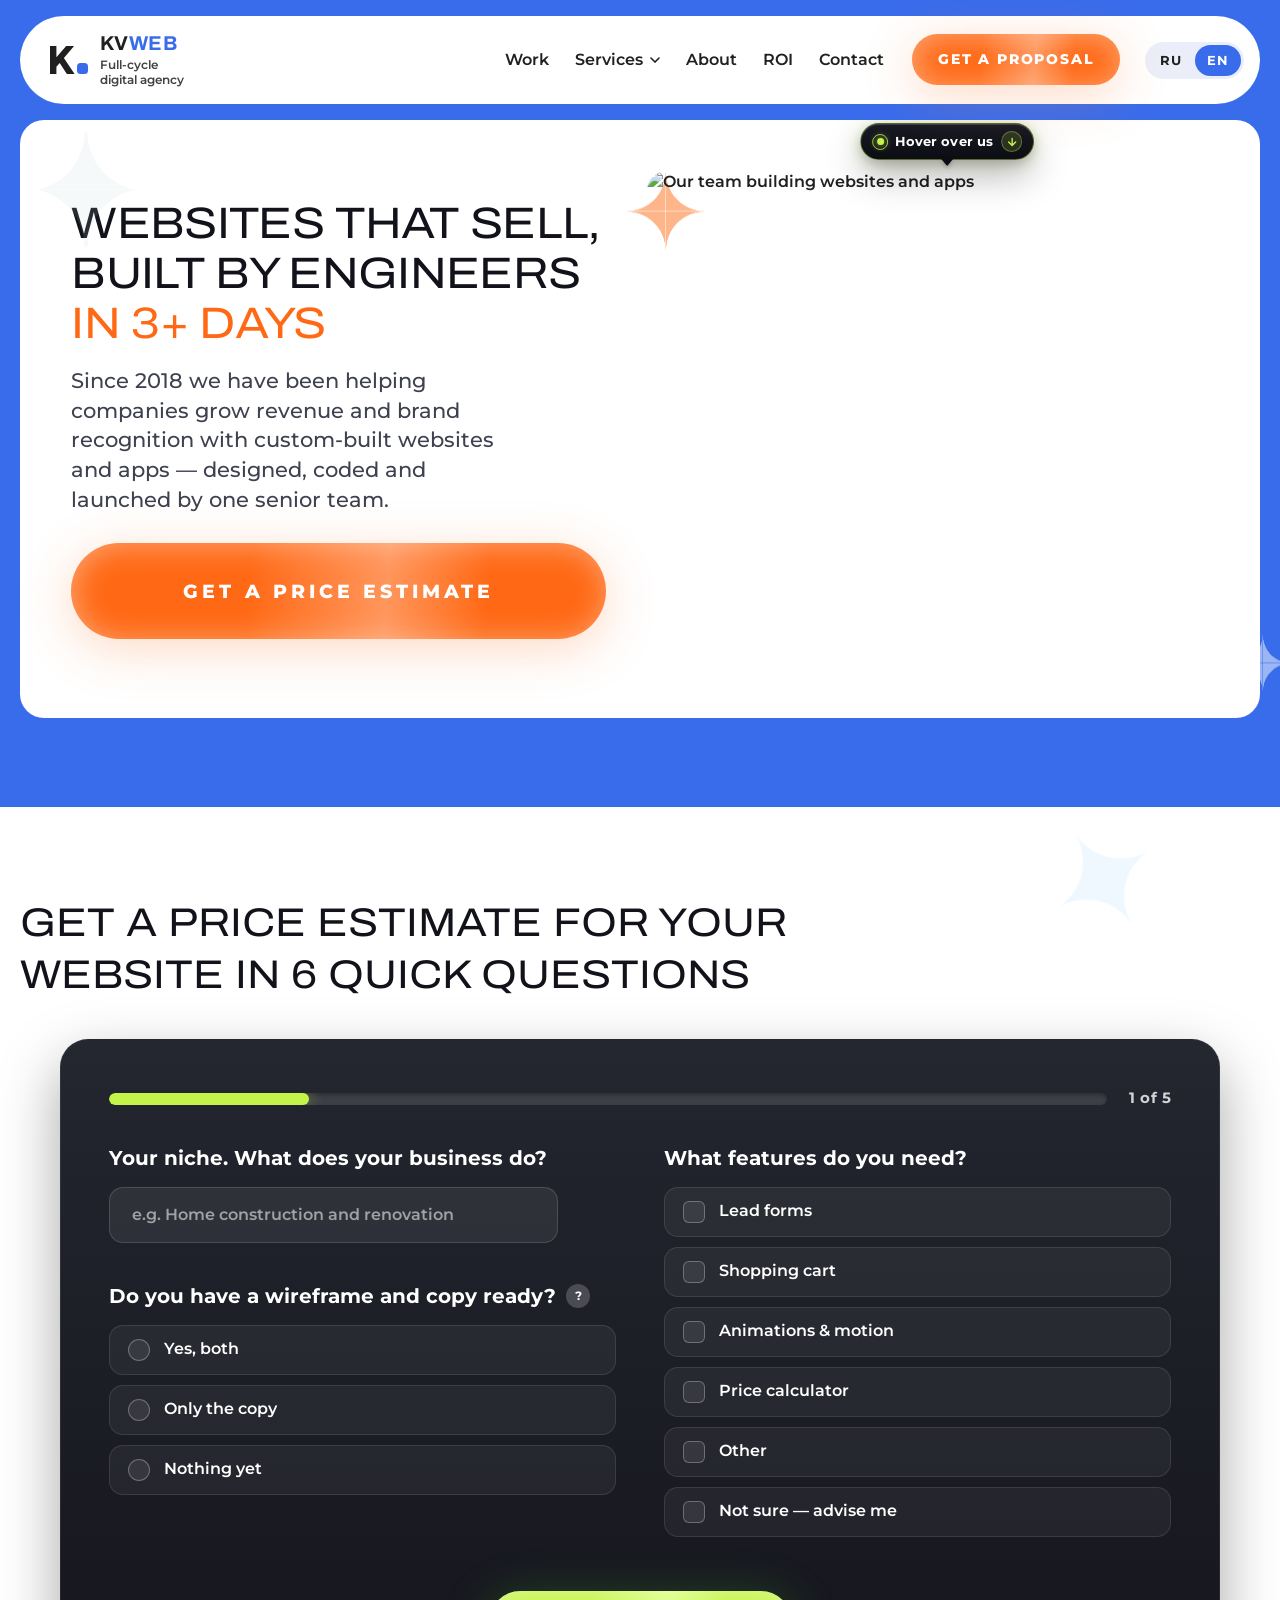
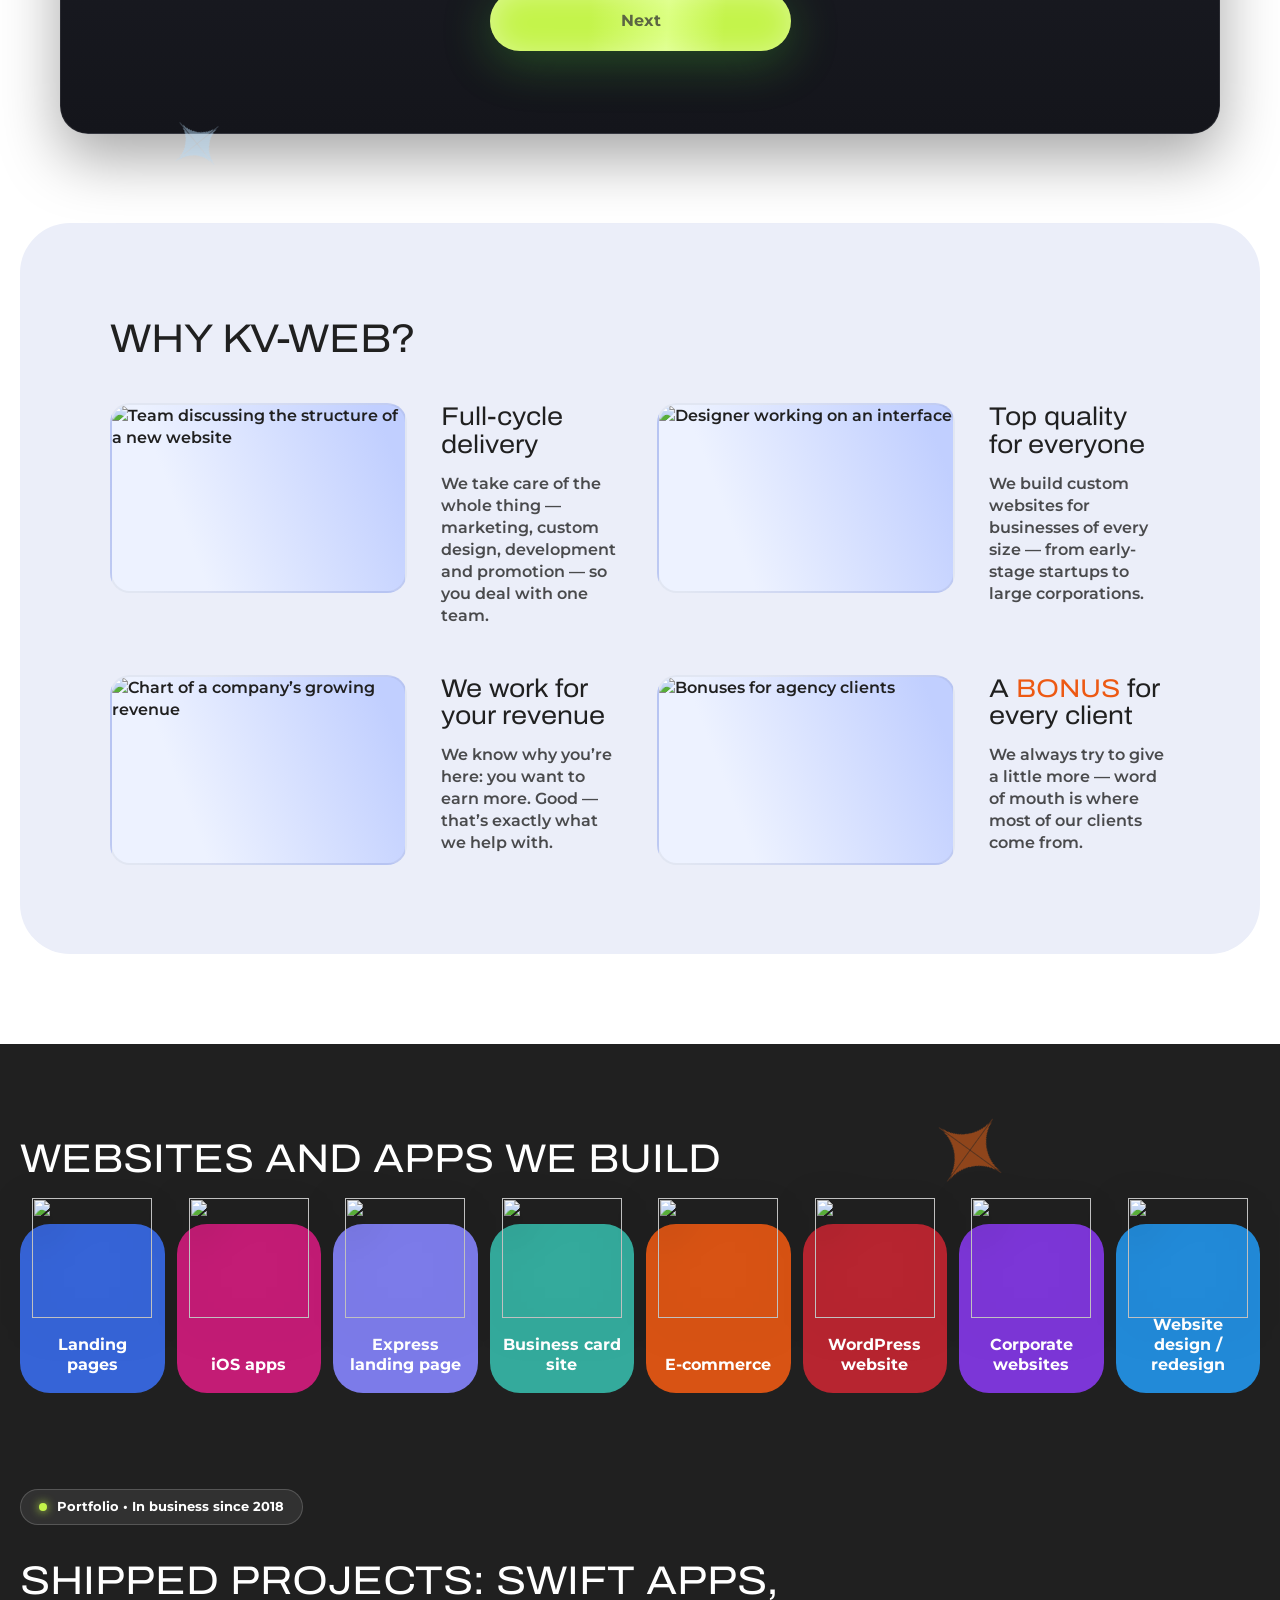
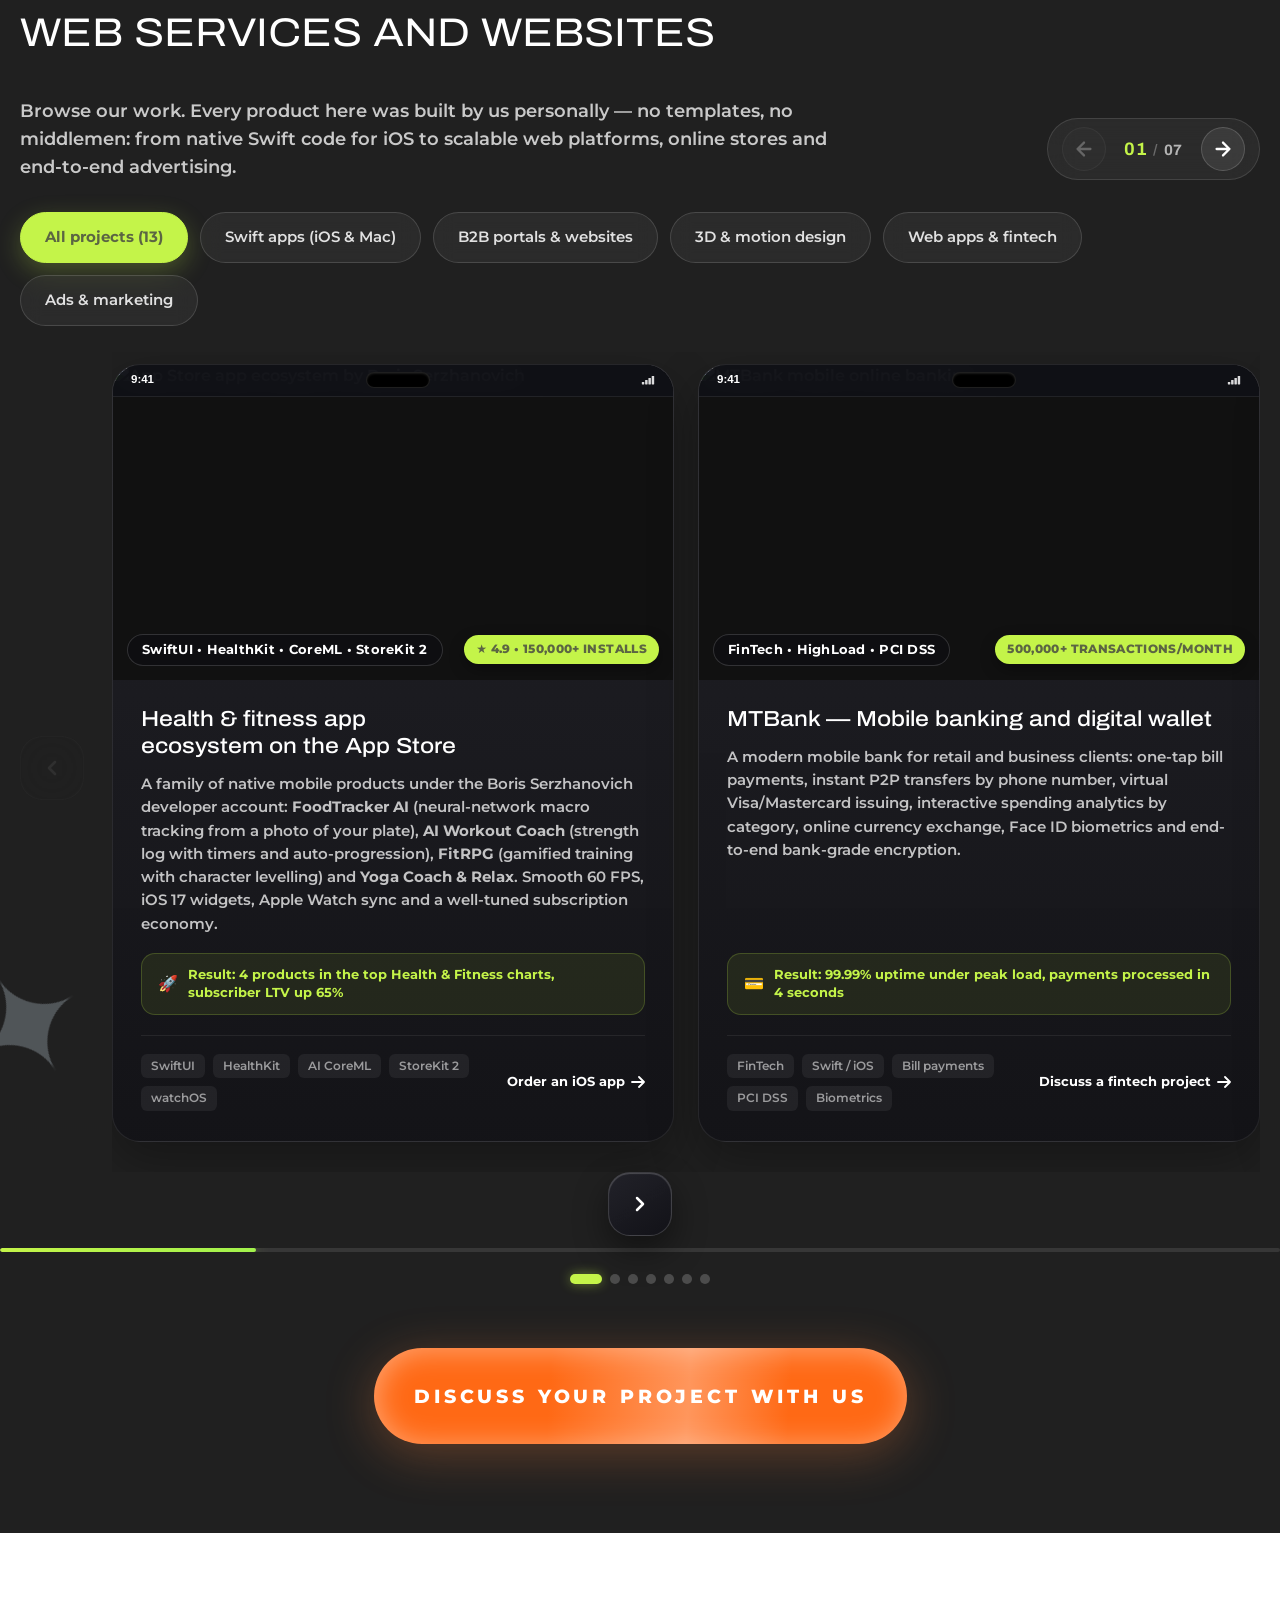
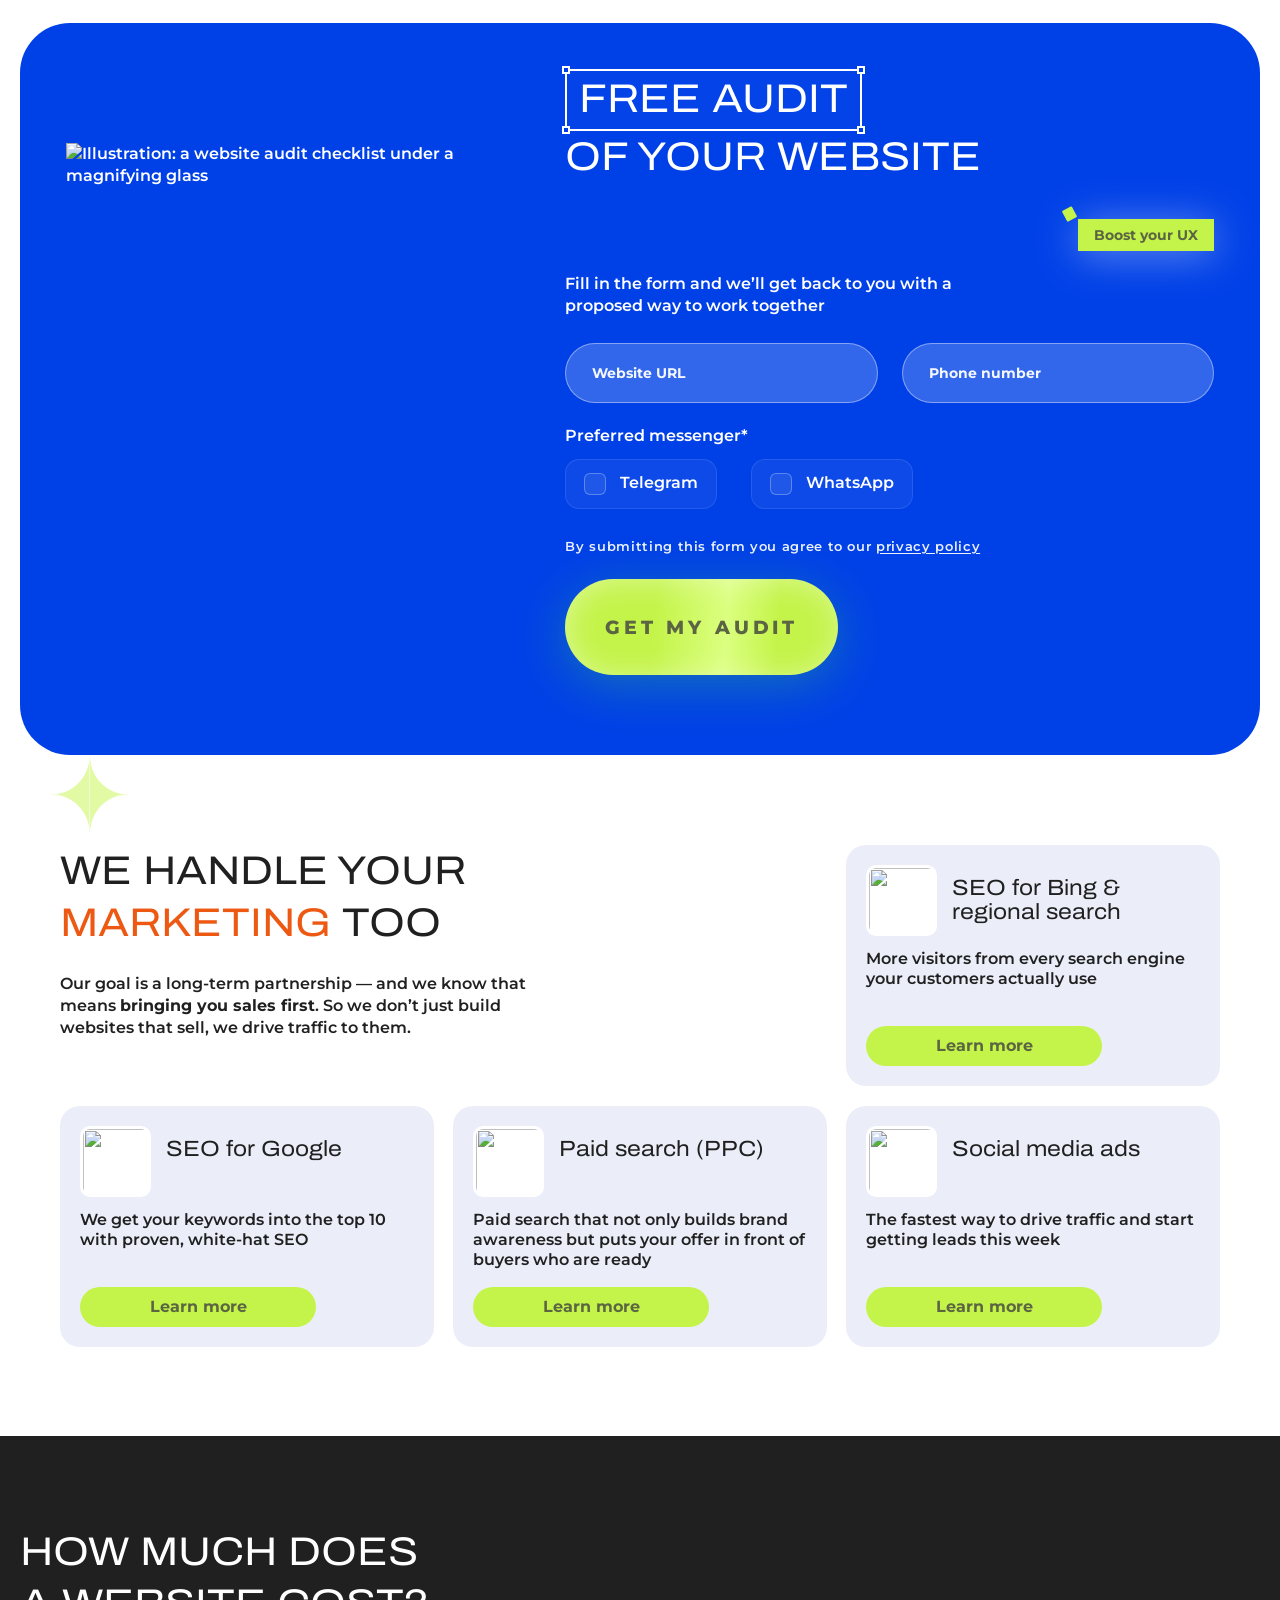
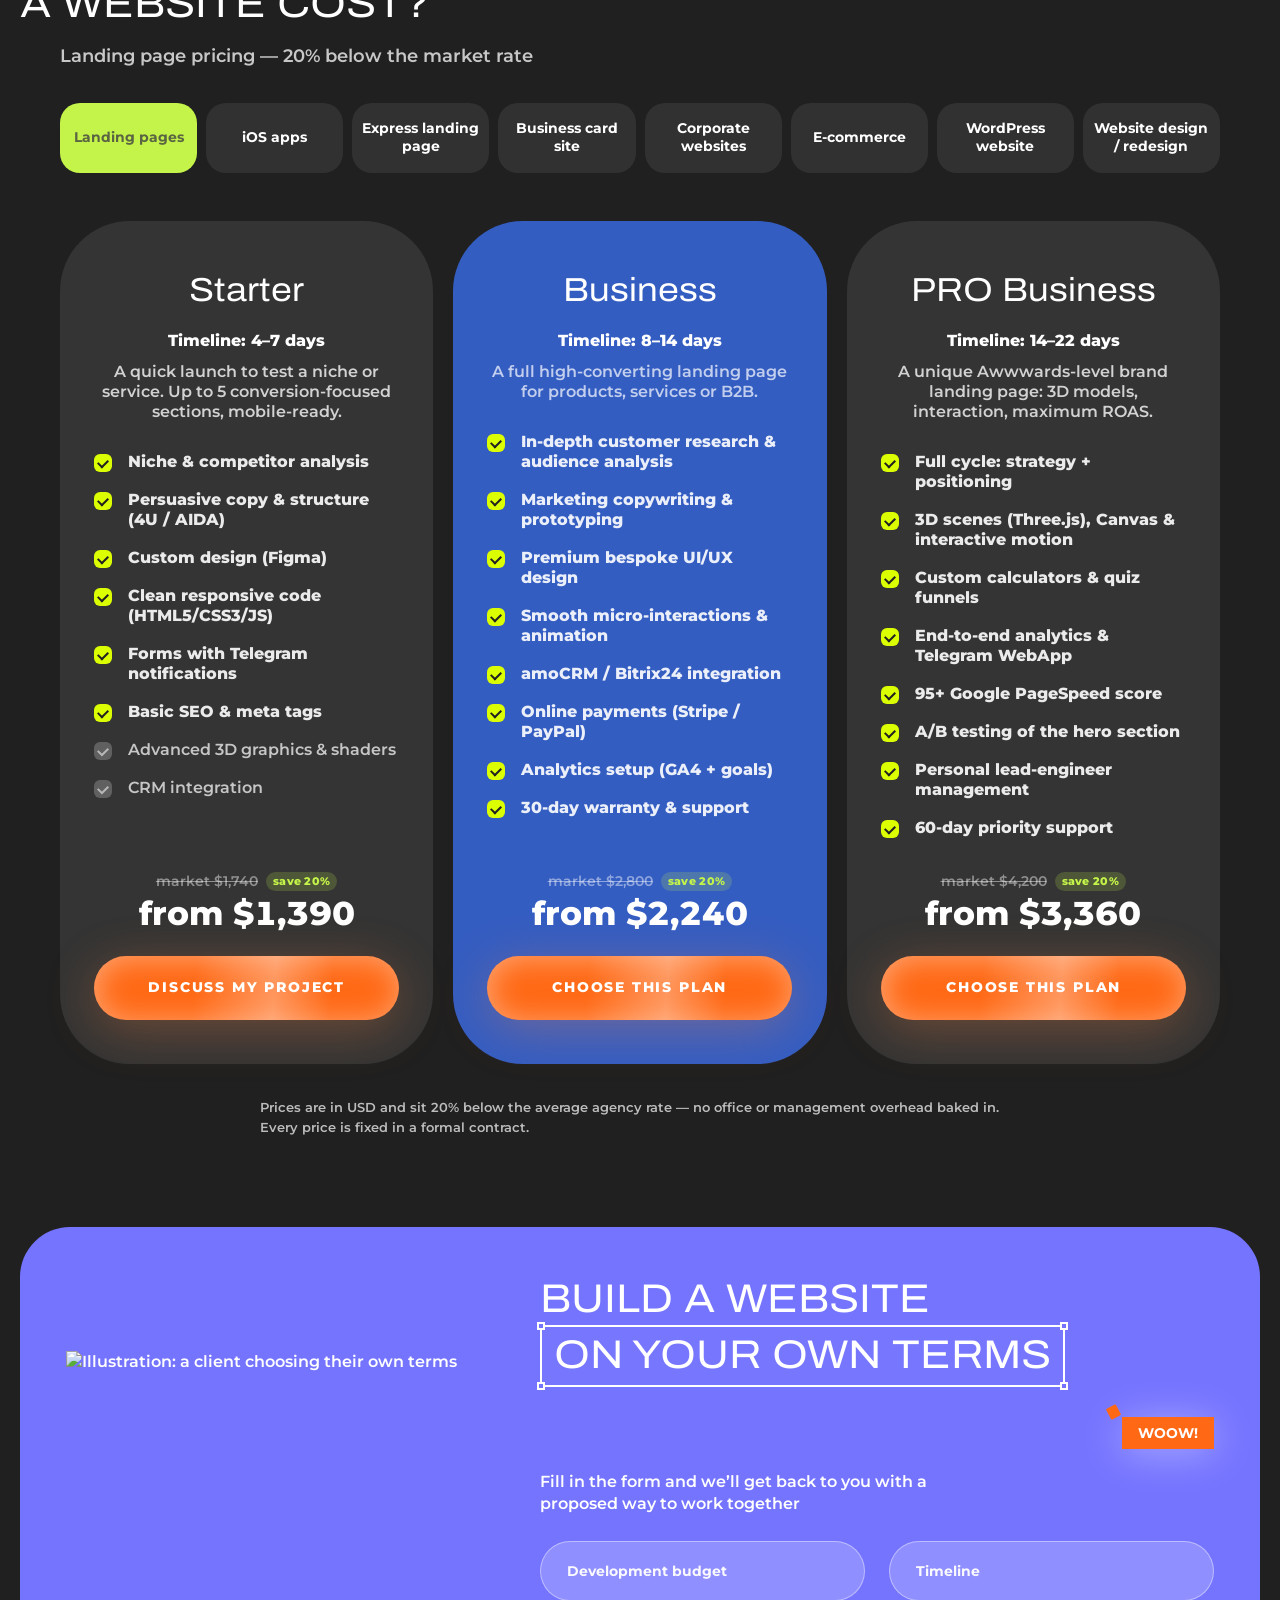
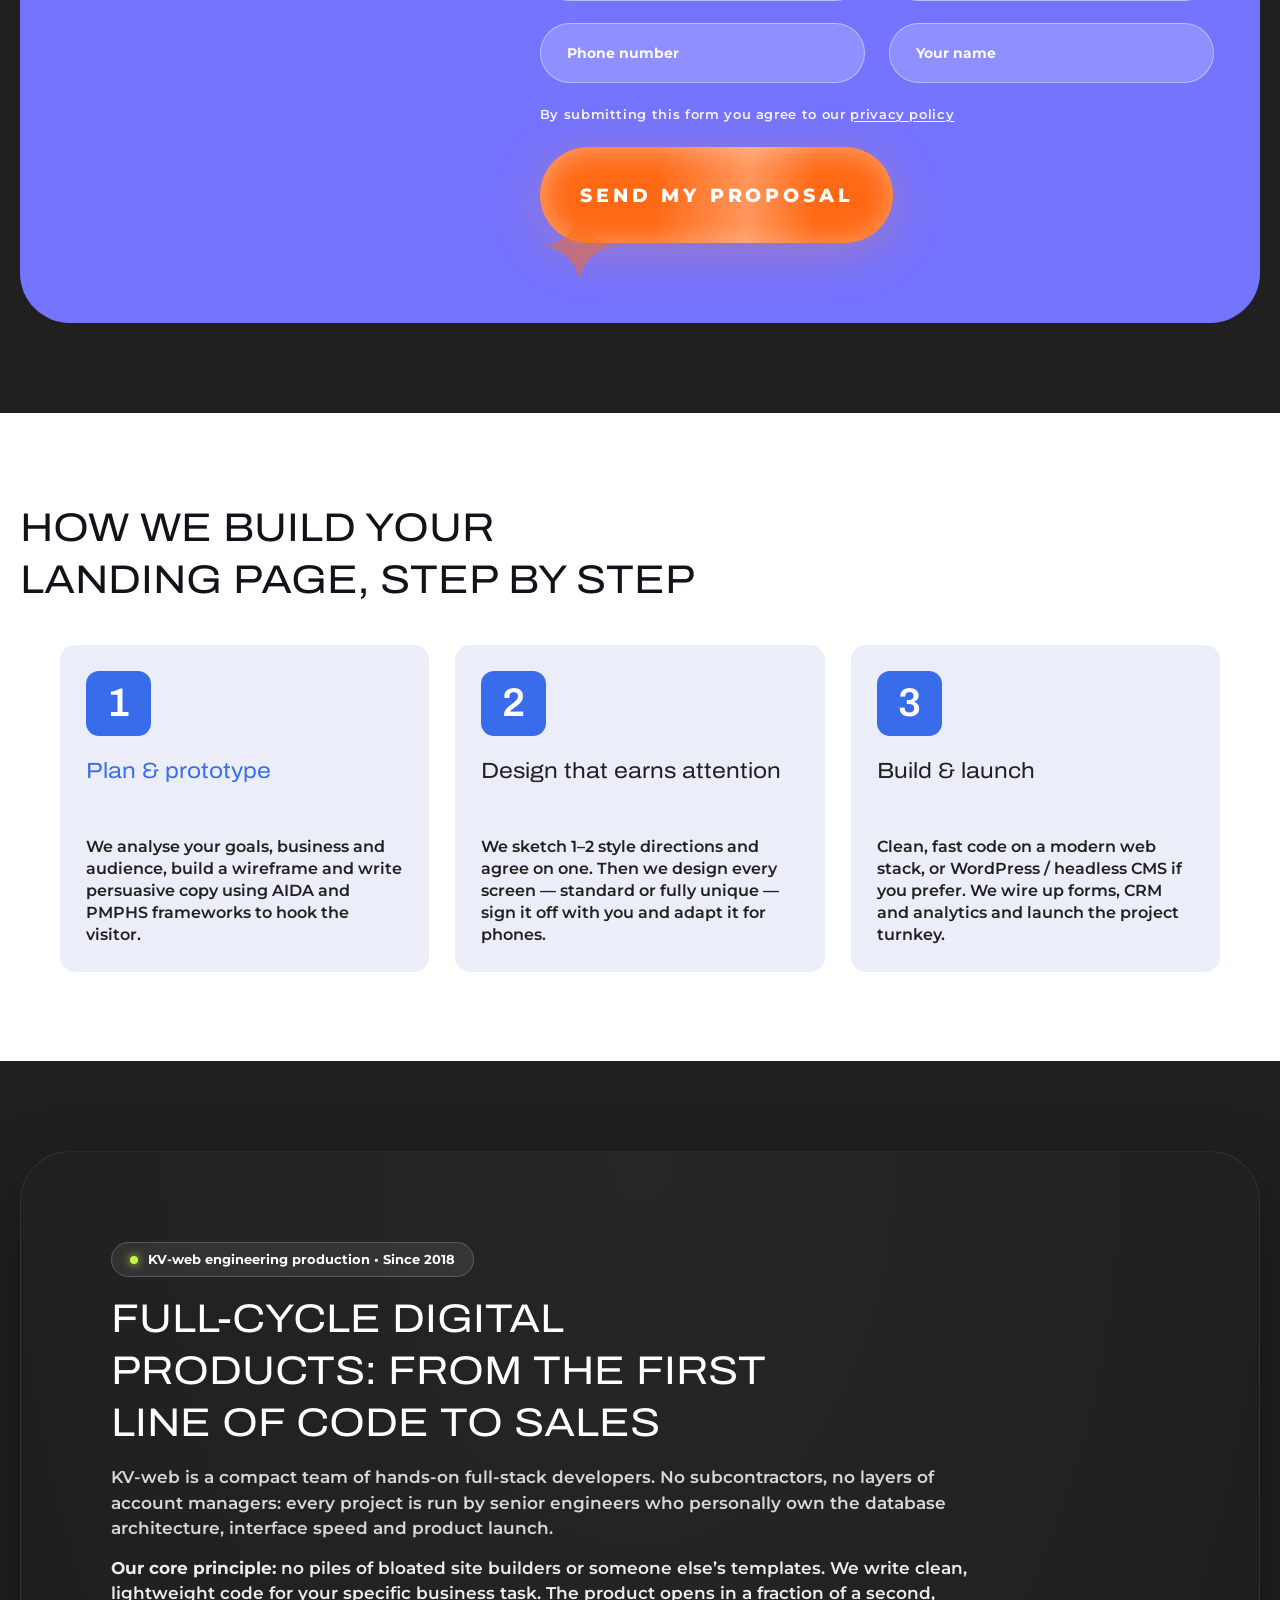
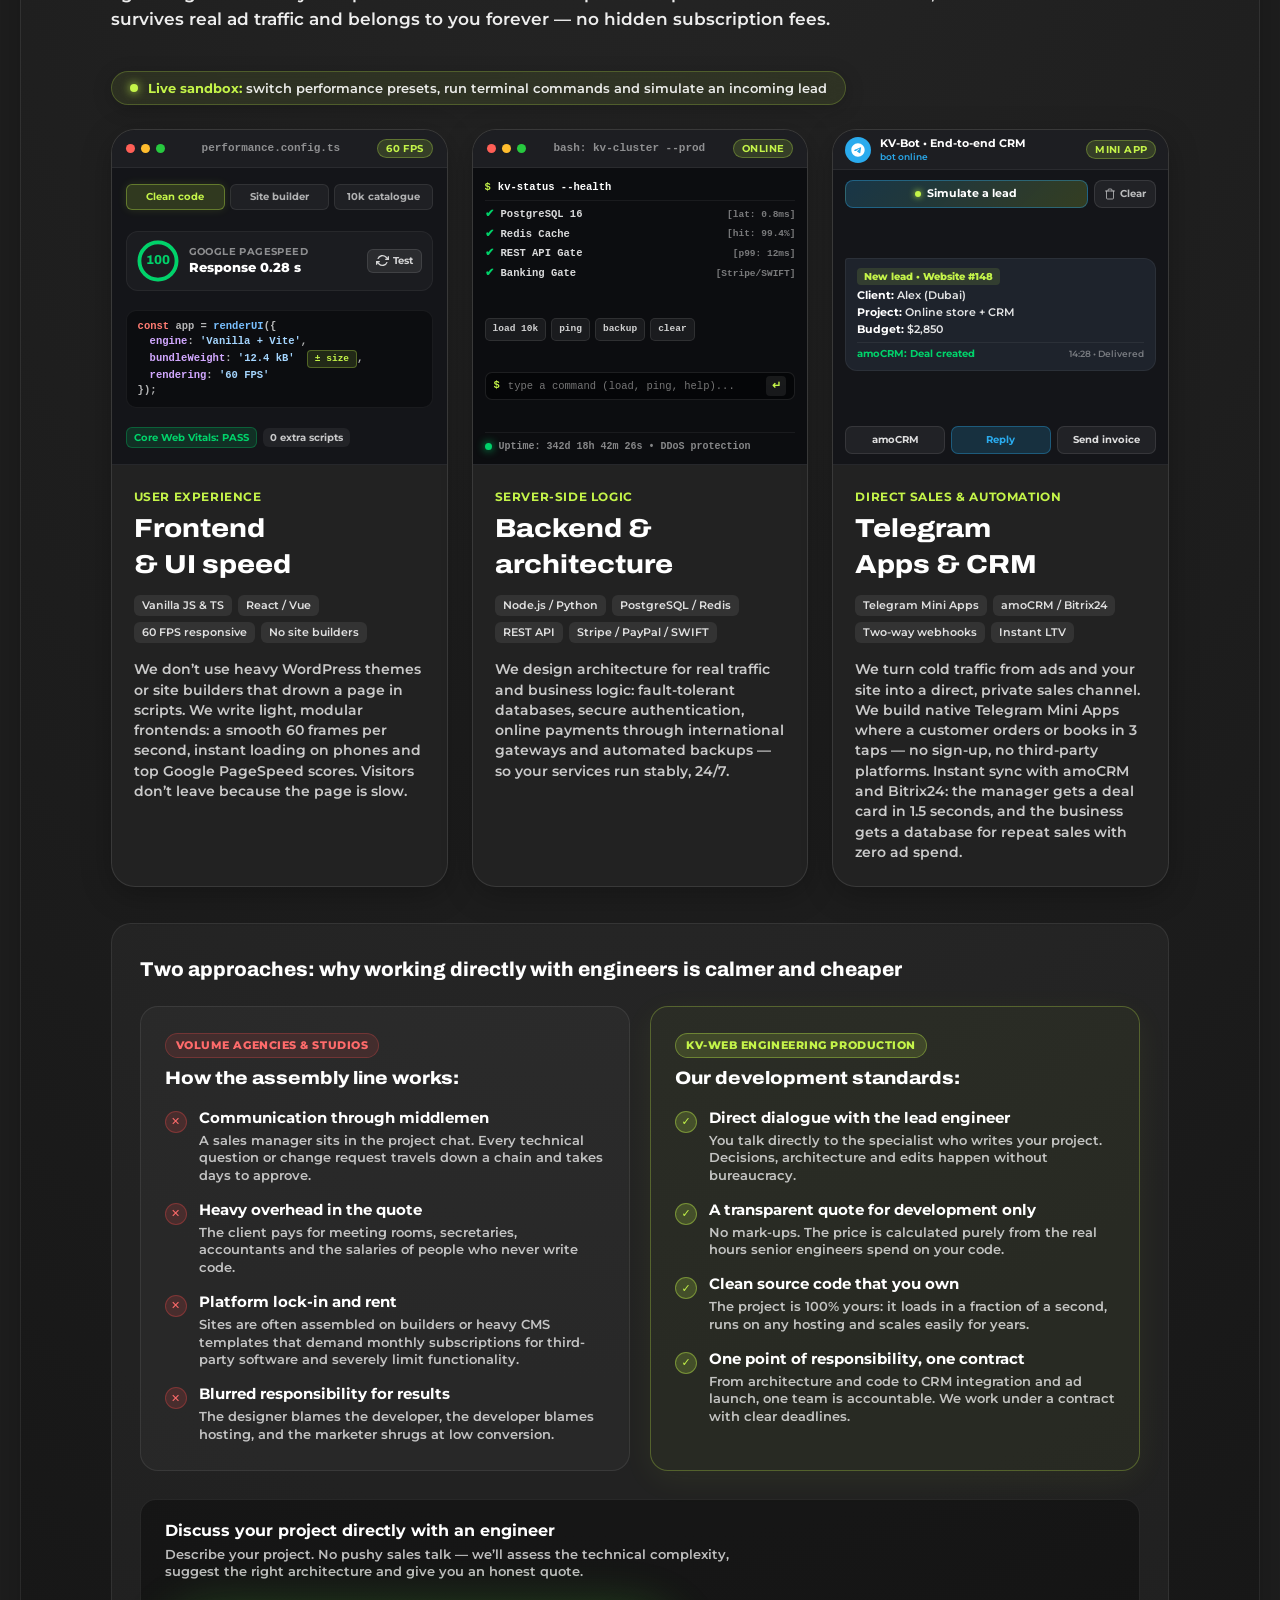
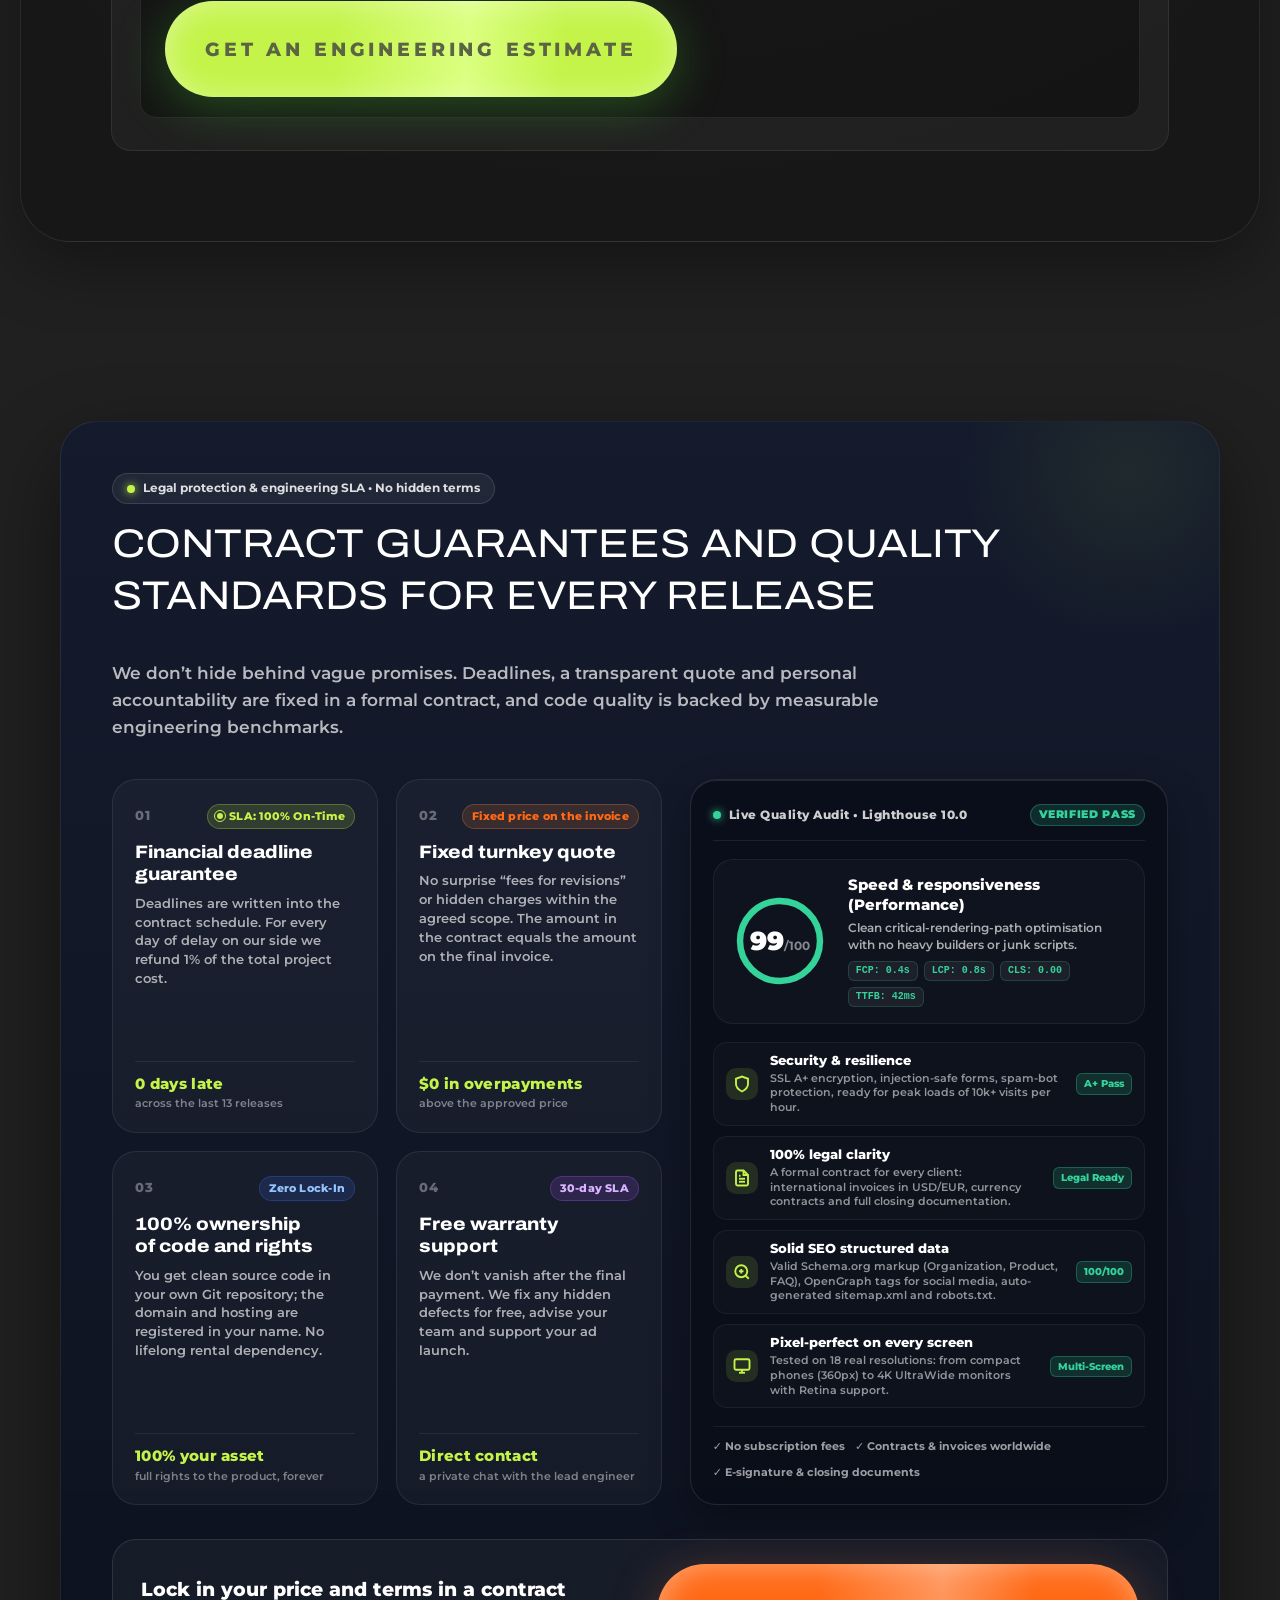
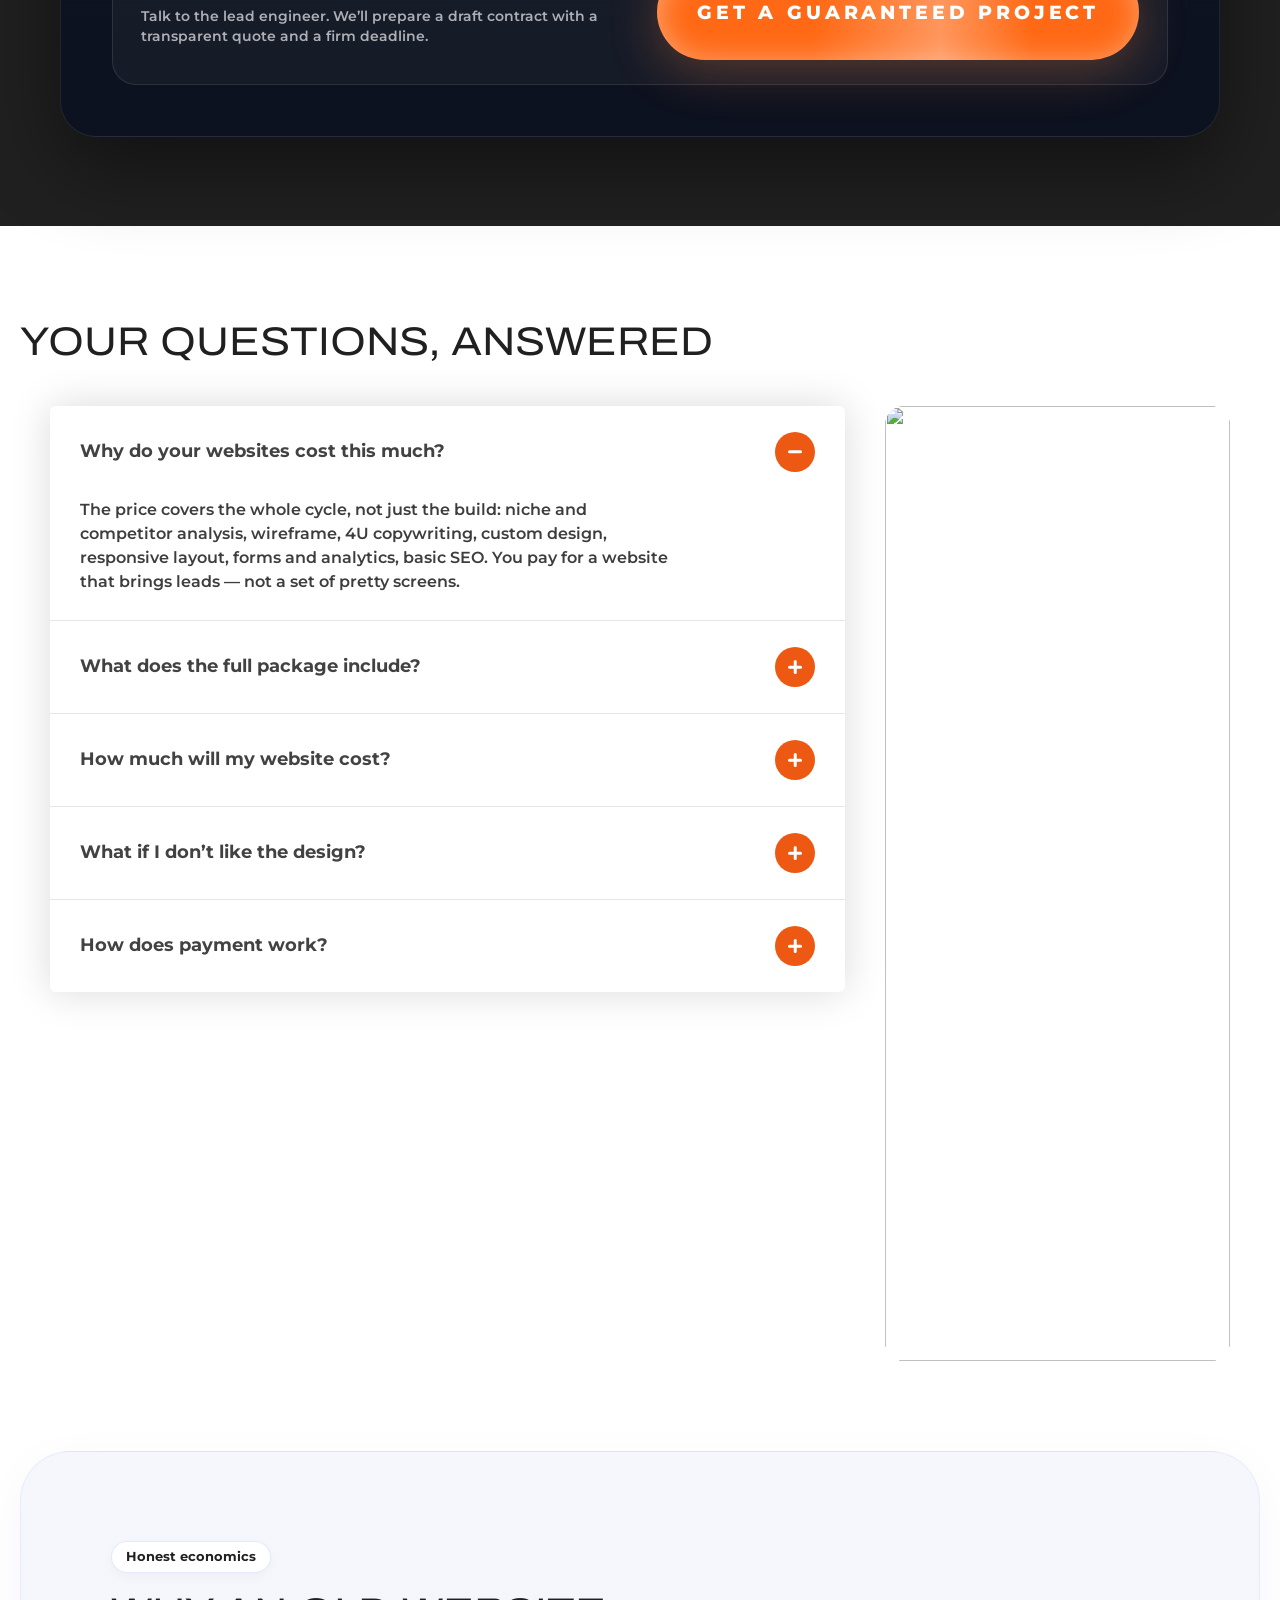
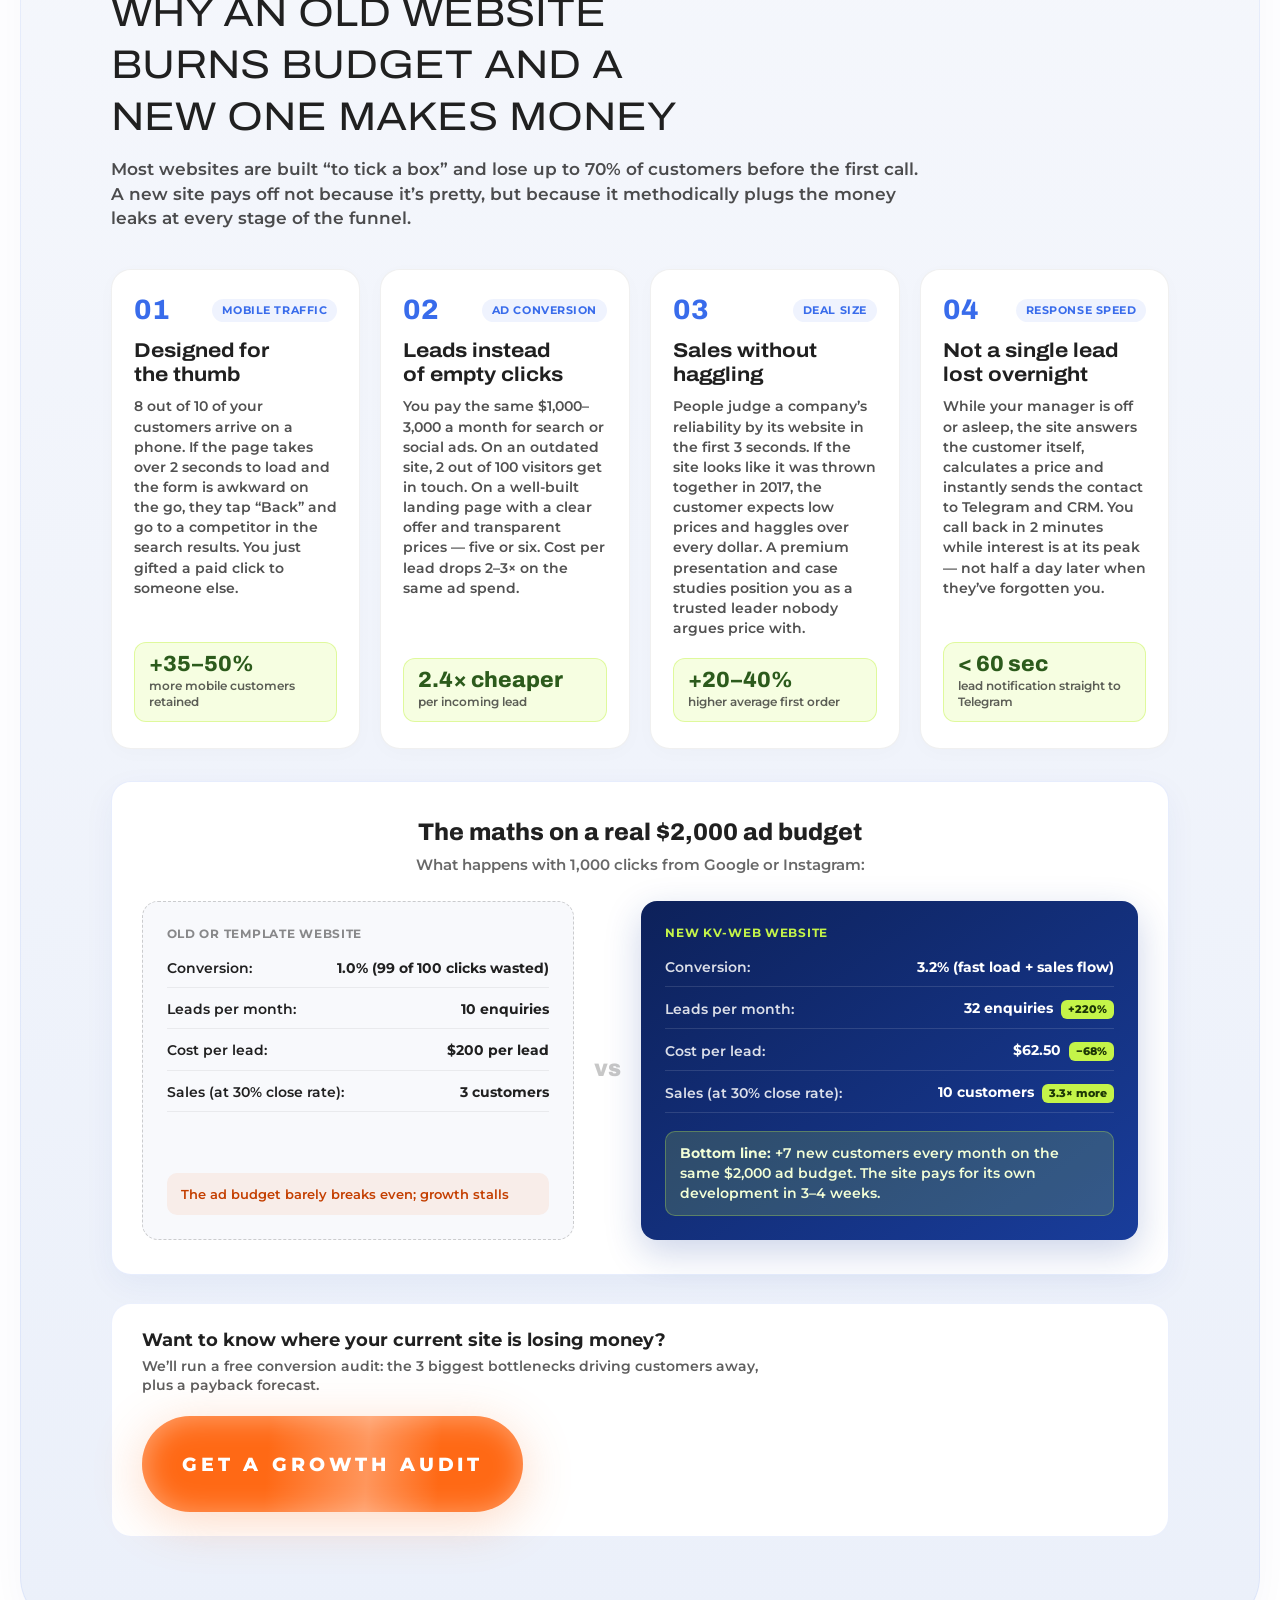
==== landing/index.html @ 8876b3a3 "feat: английская версия с автоопределением региона + мобильные правки i18n без сборки: один index.ht" ====
<!doctype html>
<html lang="ru">
<head>
<meta charset="utf-8">
<script>
/* Язык: ?lang= → localStorage → язык браузера + часовой пояс. Результат в window.KV_LANG; словарь и подстановка — i18n.js */
(function(){var L="ru";try{var q=new URLSearchParams(location.search).get("lang");if(q==="en"||q==="ru"){localStorage.setItem("kv_lang",q)}var s=localStorage.getItem("kv_lang");if(s==="en"||s==="ru"){L=s}else{var langs=navigator.languages||[navigator.language||""];var ru=/^(ru|be|uk|kk|ky|uz|tg)\b/i;var tz="";try{tz=Intl.DateTimeFormat().resolvedOptions().timeZone||""}catch(e){}var cis=/^(Europe\/(Minsk|Moscow|Kaliningrad|Samara|Kirov|Volgograd|Astrakhan|Saratov|Ulyanovsk|Simferopol|Kiev|Kyiv)|Asia\/(Almaty|Qyzylorda|Aqtobe|Aqtau|Atyrau|Oral|Qostanay|Tashkent|Samarkand|Bishkek|Dushanbe|Yekaterinburg|Omsk|Novosibirsk|Barnaul|Tomsk|Novokuznetsk|Krasnoyarsk|Irkutsk|Chita|Yakutsk|Vladivostok|Magadan|Sakhalin|Kamchatka|Anadyr))$/;L=ru.test(langs[0]||"")||cis.test(tz)?"ru":"en"}}catch(e){}window.KV_LANG=L;var h=document.documentElement;h.lang=L;h.className+=" lang-"+L+(L==="en"?" i18n-wait":"")})();
</script>
<style>html.i18n-wait body{visibility:hidden}</style>
<meta name="viewport" content="width=device-width, initial-scale=1">
<title data-i18n="meta.title">Создание сайтов в Беларуси от 3 дней — KV-web</title>
<meta data-i18n-content="meta.description" name="description" content="Маркетинговое агентство полного цикла KV-web: создание и продвижение сайтов в Беларуси под ключ. Лендинги, интернет-магазины, корпоративные сайты. Разработка от 3 дней.">
<meta name="theme-color" content="#396CEB">
<meta property="og:type" content="website">
<meta property="og:locale" content="ru_BY" data-i18n-content="meta.og-locale">
<meta property="og:site_name" content="KV-web">
<meta data-i18n-content="meta.og-title" property="og:title" content="Создание сайтов в Беларуси от 3 дней">
<meta data-i18n-content="meta.og-description" property="og:description" content="Уже более 4 лет помогаем компаниям увеличить прибыль с помощью индивидуальных сайтов под ключ.">
<meta property="og:image" content="img/5a64a498352c.webp">
<link rel="preconnect" href="https://fonts.googleapis.com">
<link rel="preconnect" href="https://fonts.gstatic.com" crossorigin>
<link href="https://fonts.googleapis.com/css2?family=Archivo:wdth,wght@100..125,400..700&family=Montserrat:wght@400..800&display=swap" rel="stylesheet">
<script>document.documentElement.classList.add('js')</script>
<link rel="stylesheet" href="style.css">
  <script src="https://cdnjs.cloudflare.com/ajax/libs/three.js/r128/three.min.js"></script>
</head>
<body>

<a data-i18n="page.pereyti-k-soderzhimomu" class="skip" href="#main">Перейти к содержимому</a>
<div class="progress" aria-hidden="true"><span class="progress__bar"></span></div>

<!-- ============ ШАПКА ============ -->
<header class="site-header" id="top">
  <div class="wrap">
    <div class="navbar">
      <a data-i18n-aria-label="top.label.kv-web-na" class="brand" href="#top" aria-label="KV-web — на главную">
        <span class="brand__mark" aria-hidden="true">
          <svg viewBox="0 0 40 32" fill="none" role="img"><path d="M2 2h6.4v11.3L18.2 2h7.9L15.9 14.1 26.6 30h-7.7l-7.2-11-3.3 3.8V30H2V2Z" fill="currentColor"/><rect x="29" y="19" width="11" height="11" rx="3.5" fill="#396CEB"/></svg>
        </span>
        <span class="brand__txt">
          <b>KV<i>WEB</i></b>
          <small data-i18n="top.marketingovoe-agentstvo-polnogo-tsikla">Маркетинговое агентство<br>полного цикла</small>
        </span>
      </a>

      <button data-i18n-aria-label="top.label.otkryt-menyu" class="burger" type="button" aria-expanded="false" aria-controls="mainnav" aria-label="Открыть меню">
        <span></span><span></span><span></span>
      </button>

      <nav data-i18n-aria-label="top.label.osnovnaya-navigatsiya" class="mainnav" id="mainnav" aria-label="Основная навигация">
        <ul class="mainnav__list">
          <li><a data-i18n="top.keysy" href="#cases">Кейсы</a></li>
          <li class="has-sub">
            <button data-i18n="top.uslugi" type="button" class="subtoggle" aria-expanded="false" aria-controls="sub-services">Услуги<svg viewBox="0 0 10 6" aria-hidden="true"><path d="M1 1l4 4 4-4" stroke="currentColor" stroke-width="1.6" fill="none" stroke-linecap="round"/></svg></button>
            <ul class="submenu" id="sub-services">
              <li><a data-i18n="top.sozdanie-lendinga" href="#pricing">Создание лендинга</a></li>
              <li><a data-i18n="top.internet-magazin" href="#types">Интернет-магазин</a></li>
              <li><a data-i18n="top.korporativnyy-sayt" href="#types">Корпоративный сайт</a></li>
              <li><a data-i18n="top.seo-prodvizhenie" href="#promo">SEO продвижение</a></li>
              <li><a data-i18n="top.kontekstnaya-reklama" href="#promo">Контекстная реклама</a></li>
            </ul>
          </li>
          <li><a data-i18n="top.o-nas" href="#about">О нас</a></li>
          <li><a data-i18n="top.okupaemost" href="#roi">Окупаемость</a></li>
          <li><a data-i18n="top.kontakty" href="#contacts">Контакты</a></li>
        </ul>
        <a data-i18n="top.poluchit-predlozhenie" class="btn btn--orange btn--sm mainnav__cta" href="#offer">Получить предложение</a>
      </nav>

      <div class="langsw" role="group" aria-label="Язык" data-i18n-aria-label="top.lang">
        <button type="button" class="langsw__btn" data-lang="ru" lang="ru">RU</button>
        <button type="button" class="langsw__btn" data-lang="en" lang="en">EN</button>
      </div>
    </div>
  </div>
</header>

<main id="main">

<!-- ============ ПЕРВЫЙ ЭКРАН ============ -->
<section class="hero">
  <span class="star star--o hero__s1" aria-hidden="true"></span>
  <span class="star star--w hero__s2" aria-hidden="true"></span>
  <span class="star star--g hero__s3" aria-hidden="true"></span>

  <div class="wrap">
    <div class="hero__card" data-hero>
      <div class="hero__text">
        <h1 class="hero__h1"><span class="line"><span data-i18n="hero.sozdanie-saytov">Создание сайтов</span></span><span class="line"><span data-i18n="hero.v-belarusi">в Беларуси</span></span><span class="line"><span data-i18n="hero.ot-3-dney" class="hero__accent-days">от 3 дней</span></span></h1>
        <p data-i18n="hero.uzhe-bolee-4-let" class="hero__lead" data-hero-el>Уже более 4 лет мы помогаем компаниям увеличить прибыль и быть более узнаваемыми на рынке с помощью разработки индивидуальных сайтов под ключ</p>
        <a data-i18n="hero.rasschitat-stoimost-sayta" class="btn btn--orange btn--lg" href="#quiz" data-hero-el>Рассчитать стоимость сайта</a>
      </div>
      <div class="hero__pic" data-hero-el>
        <div class="hero-stage" id="heroStage">
          <!-- Дизайнерская плашка-подсказка над лампочкой -->
          <div class="hero-cue" aria-hidden="true">
            <span class="hero-cue__ping" aria-hidden="true">
              <span class="hero-cue__ping-ring"></span>
              <span class="hero-cue__ping-dot"></span>
            </span>
            <span data-i18n="hero.navedi-na-nas" class="hero-cue__txt">Наведи на нас</span>
            <span class="hero-cue__chip">
              <svg width="12" height="12" viewBox="0 0 24 24" fill="none" stroke="currentColor" stroke-width="2.8" stroke-linecap="round" stroke-linejoin="round"><path d="M12 5v14M19 12l-7 7-7-7"/></svg>
            </span>
          </div>

          <img data-i18n-alt="hero.alt.razrabotka-saytov-i" class="hero-stage__img" src="img/5a64a498352c.webp" width="697" height="614" alt="Разработка сайтов и приложений нашей командой" fetchpriority="high" decoding="async">

          <!-- 1. Лампочка: Концепция и логика -->
          <div data-i18n-aria-label="hero.label.kontseptsiya-i-logika" class="hero-spot hero-spot--bulb" style="left: 45%; top: 3%; width: 17%; height: 19%; border-radius: 50% 50% 35% 35%;" tabindex="0" role="button" aria-label="Концепция и логика">
            <div class="hero-spot__pop hero-spot__pop--bottom">
              <div data-i18n="hero.kontseptsiya" class="hero-spot__tag">Концепция</div>
              <div data-i18n="hero.dumaem-golovoy-a-ne" class="hero-spot__title">Думаем головой, а не шаблонами</div>
              <p data-i18n="hero.vnikaem-v-vash-biznes" class="hero-spot__desc">Вникаем в ваш бизнес до строчки кода. Продумываем логику и структуру так, чтобы сайт реально приносил заявки, а не просто висел в интернете.</p>
            </div>
          </div>

          <!-- 2. IDE / Окна с кодом и {...} -->
          <div data-i18n-aria-label="hero.label.nativnaya-razrabotka" class="hero-spot hero-spot--code" style="left: 6%; top: 20%; width: 33%; height: 40%; border-radius: 20px;" tabindex="0" role="button" aria-label="Нативная разработка">
            <div class="hero-spot__pop hero-spot__pop--right">
              <div data-i18n="hero.razrabotka" class="hero-spot__tag">Разработка</div>
              <div data-i18n="hero.chestnyy-nativnyy-kod" class="hero-spot__title">Честный нативный код</div>
              <p data-i18n="hero.pishem-bystryy-veb-i" class="hero-spot__desc">Пишем быстрый веб и нативные приложения под iOS на Swift. Без тормозных конструкторов и раздутых библиотек — страницы открываются мгновенно (от 0.8 сек).</p>
            </div>
          </div>

          <!-- 3. Зеленый бабл: Сроки и гарантия -->
          <div data-i18n-aria-label="hero.label.sroki-i-garantiya" class="hero-spot hero-spot--speed" style="left: 77%; top: 13%; width: 22%; height: 26%; border-radius: 50%;" tabindex="0" role="button" aria-label="Сроки и гарантия">
            <div class="hero-spot__pop hero-spot__pop--left">
              <div data-i18n="hero.skorost" class="hero-spot__tag">Скорость</div>
              <div data-i18n="hero.zapusk-ot-3-dney" class="hero-spot__title">Запуск от 3 дней без задержек</div>
              <p data-i18n="hero.sroki-i-etapy-zhestko" class="hero-spot__desc">Сроки и этапы жестко фиксируем в договоре. Не кормим завтраками: если обещали релиз к дате — значит сайт готов и протестирован вовремя.</p>
            </div>
          </div>

          <!-- 4. Шестерёнка: Автоматизация и интеграции -->
          <div data-i18n-aria-label="hero.label.avtomatizatsiya-i-integratsii" class="hero-spot hero-spot--gear" style="left: 73%; top: 46%; width: 20%; height: 21%; border-radius: 18px;" tabindex="0" role="button" aria-label="Автоматизация и интеграции">
            <div class="hero-spot__pop hero-spot__pop--left">
              <div data-i18n="hero.integratsii" class="hero-spot__tag">Интеграции</div>
              <div data-i18n="hero.podklyuchaem-vse-pod-klyuch" class="hero-spot__title">Подключаем всё под ключ</div>
              <p data-i18n="hero.svyazyvaem-proekt-s-telegram" class="hero-spot__desc">Связываем проект с Telegram-ботами, CRM, 1С и онлайн-оплатой за 1–2 дня. Заявки сразу летят вам в карман, рутина менеджеров сокращается до минимума.</p>
            </div>
          </div>

          <!-- 5. Рейтинг 5 звёзд: Опыт с 2018 и честная цена -->
          <div data-i18n-aria-label="hero.label.opyt-i-chestnaya" class="hero-spot hero-spot--rating" style="left: 68%; top: 68%; width: 29%; height: 13%; border-radius: 14px;" tabindex="0" role="button" aria-label="Опыт и честная цена">
            <div class="hero-spot__pop hero-spot__pop--left">
              <div data-i18n="hero.reputatsiya" class="hero-spot__tag">Репутация</div>
              <div data-i18n="hero.opyt-s-2018-goda" class="hero-spot__title">Опыт с 2018 года и честные цены</div>
              <p data-i18n="hero.my-srabotannaya-komanda-inzhenerov" class="hero-spot__desc">Мы — сработанная команда инженеров без офисного пафоса и раздутого штата. Поэтому отдаем премиальное качество по честной цене без агентских наценок.</p>
            </div>
          </div>

          <!-- 6. Дизайн-карточка (горы слева): Индивидуальный UI -->
          <div data-i18n-aria-label="hero.label.individualnyy-dizayn" class="hero-spot hero-spot--design" style="left: 17%; top: 60%; width: 20%; height: 21%; border-radius: 18px;" tabindex="0" role="button" aria-label="Индивидуальный дизайн">
            <div class="hero-spot__pop hero-spot__pop--right">
              <div data-i18n="hero.dizayn" class="hero-spot__tag">Дизайн</div>
              <div data-i18n="hero.interfeysy-za-kotorye-ne" class="hero-spot__title">Интерфейсы, за которые не стыдно</div>
              <p data-i18n="hero.nikakih-zaezzhennyh-templeytov-iz" class="hero-spot__desc">Никаких заезженных темплейтов из сети. Создаем сочный, выверенный визуальный стиль под вашу аудиторию — сайт запоминается и вызывает доверие с первой секунды.</p>
            </div>
          </div>

          <!-- 7. Разработчик по центру: Прямой контакт с нами -->
          <div data-i18n-aria-label="hero.label.pryamaya-svyaz-s" class="hero-spot hero-spot--team" style="left: 39%; top: 31%; width: 29%; height: 40%; border-radius: 26px;" tabindex="0" role="button" aria-label="Прямая связь с разработчиками">
            <div class="hero-spot__pop hero-spot__pop--bottom">
              <div data-i18n="hero.komanda" class="hero-spot__tag">Команда</div>
              <div data-i18n="hero.label.pryamaya-svyaz-s" class="hero-spot__title">Прямая связь с разработчиками</div>
              <p data-i18n="hero.vy-obsuzhdaete-zadachi-napryamuyu" class="hero-spot__desc">Вы обсуждаете задачи напрямую с теми, кто делает проект. Никакого испорченного телефона через стажеров: любые правки и идеи решаем сразу в рабочем чате.</p>
            </div>
          </div>
        </div>
      </div>
    </div>
  </div>
</section>

<!-- ============ КВИЗ ============ -->
<section class="quiz-sec" id="quiz">
  <div class="wrap">
    <h2 data-i18n="quiz.poluchite-raschet-stoimosti-vashego" class="h2">Получите расчёт стоимости вашего сайта ответив на 6 вопросов</h2>
    <span class="star star--b quiz-sec__s1" aria-hidden="true"></span>

    <form class="quiz reveal" id="quizForm" novalidate>
      <div class="quiz__bar">
        <div class="quiz__track"><div class="quiz__fill" id="quizFill"></div></div>
        <span data-i18n="quiz.1-iz-5" class="quiz__count" id="quizCount">1 из 5</span>
      </div>

      <div class="quiz__body">
        <fieldset class="quiz__step is-active" data-step="1">
          <div class="quiz__cols">
            <div class="quiz__col">
              <legend data-i18n="quiz.vasha-nisha-tematika-biznesa" class="quiz__q">Ваша ниша. Тематика бизнеса</legend>
              <input data-i18n-placeholder="quiz.placeholder.stroitelstvo-domov-i" class="quiz__input" type="text" name="Ниша" placeholder="Строительство домов и квартир" autocomplete="off">
              <p data-i18n="quiz.u-vas-est-prototip" class="quiz__q quiz__q--mt">У вас есть прототип сайта и копирайт?
                <button data-i18n-data-hint="quiz.data-hint.prototip-shema-stranitsy" data-i18n-aria-label="quiz.label.chto-takoe-prototip" class="hint" type="button" aria-label="Что такое прототип и копирайт" data-hint="Прототип — схема страницы. Копирайт — готовые тексты. Если ничего нет, мы сделаем сами.">?</button>
              </p>
              <label class="opt opt--radio"><input type="radio" name="Прототип" value="Да, всё есть"><span class="opt__mark"></span><span data-i18n="quiz.da-vse-est" class="opt__txt">Да, всё есть</span></label>
              <label class="opt opt--radio"><input type="radio" name="Прототип" value="Есть только тексты"><span class="opt__mark"></span><span data-i18n="quiz.est-tolko-teksty" class="opt__txt">Есть только тексты</span></label>
              <label class="opt opt--radio"><input type="radio" name="Прототип" value="Ничего нет"><span class="opt__mark"></span><span data-i18n="quiz.nichego-net" class="opt__txt">Ничего нет</span></label>
            </div>
            <div class="quiz__col">
              <p data-i18n="quiz.kakoy-funktsional-vam-neobhodim" class="quiz__q">Какой функционал вам необходим?</p>
              <label class="opt"><input type="checkbox" name="Функционал" value="Формы заявки"><span class="opt__box"></span><span data-i18n="quiz.formy-zayavki" class="opt__txt">Формы заявки</span></label>
              <label class="opt"><input type="checkbox" name="Функционал" value="Корзина"><span class="opt__box"></span><span data-i18n="quiz.korzina" class="opt__txt">Корзина</span></label>
              <label class="opt"><input type="checkbox" name="Функционал" value="Анимационные эффекты"><span class="opt__box"></span><span data-i18n="quiz.animatsionnye-effekty" class="opt__txt">Анимационные эффекты</span></label>
              <label class="opt"><input type="checkbox" name="Функционал" value="Калькулятор расчёта стоимости"><span class="opt__box"></span><span data-i18n="quiz.kalkulyator-rascheta-stoimosti" class="opt__txt">Калькулятор расчёта стоимости</span></label>
              <label class="opt"><input type="checkbox" name="Функционал" value="Другое"><span class="opt__box"></span><span data-i18n="quiz.drugoe" class="opt__txt">Другое</span></label>
              <label class="opt"><input type="checkbox" name="Функционал" value="Не разбираюсь в этом, подскажите вы"><span class="opt__box"></span><span data-i18n="quiz.ne-razbirayus-v-etom" class="opt__txt">Не разбираюсь в этом, подскажите вы</span></label>
            </div>
          </div>
        </fieldset>

        <fieldset class="quiz__step" data-step="2">
          <div class="quiz__cols">
            <div class="quiz__col">
              <legend data-i18n="quiz.kakoy-tip-sayta-vam" class="quiz__q">Какой тип сайта вам нужен?</legend>
              <label class="opt opt--radio"><input type="radio" name="Тип сайта" value="Лендинг"><span class="opt__mark"></span><span data-i18n="quiz.lending" class="opt__txt">Лендинг</span></label>
              <label class="opt opt--radio"><input type="radio" name="Тип сайта" value="Сайт-визитка"><span class="opt__mark"></span><span data-i18n="quiz.sayt-vizitka" class="opt__txt">Сайт-визитка</span></label>
              <label class="opt opt--radio"><input type="radio" name="Тип сайта" value="Интернет-магазин"><span class="opt__mark"></span><span data-i18n="top.internet-magazin" class="opt__txt">Интернет-магазин</span></label>
              <label class="opt opt--radio"><input type="radio" name="Тип сайта" value="Корпоративный сайт"><span class="opt__mark"></span><span data-i18n="top.korporativnyy-sayt" class="opt__txt">Корпоративный сайт</span></label>
            </div>
            <div class="quiz__col">
              <p data-i18n="quiz.na-kakoy-platforme" class="quiz__q">На какой платформе?</p>
              <label class="opt opt--radio"><input type="radio" name="Платформа" value="Чистый код (HTML5 / React)"><span class="opt__mark"></span><span data-i18n="quiz.chistyy-kod-html5-react" class="opt__txt">Чистый код (HTML5 / React)</span></label>
              <label class="opt opt--radio"><input type="radio" name="Платформа" value="WordPress / CMS"><span class="opt__mark"></span><span class="opt__txt">WordPress / CMS</span></label>
              <label class="opt opt--radio"><input type="radio" name="Платформа" value="Telegram Mini App / Сервис"><span class="opt__mark"></span><span data-i18n="quiz.telegram-mini-app-servis" class="opt__txt">Telegram Mini App / Сервис</span></label>
              <label class="opt opt--radio"><input type="radio" name="Платформа" value="Не знаю, подскажите вы"><span class="opt__mark"></span><span data-i18n="quiz.ne-znayu-podskazhite-vy" class="opt__txt">Не знаю, подскажите вы</span></label>
            </div>
          </div>
        </fieldset>

        <fieldset class="quiz__step" data-step="3">
          <div class="quiz__cols">
            <div class="quiz__col">
              <legend data-i18n="quiz.byudzhet-na-razrabotku" class="quiz__q">Бюджет на разработку</legend>
              <label class="opt opt--radio"><input type="radio" name="Бюджет" value="до 2 300 BYN"><span class="opt__mark"></span><span data-i18n="quiz.do-2-300-byn" class="opt__txt">до 2 300 BYN</span></label>
              <label class="opt opt--radio"><input type="radio" name="Бюджет" value="2 300 – 4 300 BYN"><span class="opt__mark"></span><span data-i18n="quiz.2300-4300" class="opt__txt">2 300 – 4 300 BYN</span></label>
              <label class="opt opt--radio"><input type="radio" name="Бюджет" value="4 300 – 6 000 BYN"><span class="opt__mark"></span><span data-i18n="quiz.4300-6000" class="opt__txt">4 300 – 6 000 BYN</span></label>
              <label class="opt opt--radio"><input type="radio" name="Бюджет" value="более 6 000 BYN"><span class="opt__mark"></span><span data-i18n="quiz.bolee-6-000-byn" class="opt__txt">более 6 000 BYN</span></label>
            </div>
            <div class="quiz__col">
              <p data-i18n="quiz.sroki-sozdaniya-sayta" class="quiz__q">Сроки создания сайта</p>
              <label class="opt opt--radio"><input type="radio" name="Сроки" value="6-20 дней"><span class="opt__mark"></span><span data-i18n="quiz.6-20-dney" class="opt__txt">6–20 дней</span></label>
              <label class="opt opt--radio"><input type="radio" name="Сроки" value="10-25 дней"><span class="opt__mark"></span><span data-i18n="quiz.10-25-dney" class="opt__txt">10–25 дней</span></label>
              <label class="opt opt--radio"><input type="radio" name="Сроки" value="15-30 дней"><span class="opt__mark"></span><span data-i18n="quiz.15-30-dney" class="opt__txt">15–30 дней</span></label>
              <label class="opt opt--radio"><input type="radio" name="Сроки" value="Не горит"><span class="opt__mark"></span><span data-i18n="quiz.ne-gorit" class="opt__txt">Не горит</span></label>
            </div>
          </div>
        </fieldset>

        <fieldset class="quiz__step" data-step="4">
          <div class="quiz__cols">
            <div class="quiz__col">
              <legend data-i18n="quiz.nuzhno-li-prodvizhenie-posle" class="quiz__q">Нужно ли продвижение после запуска?</legend>
              <label class="opt"><input type="checkbox" name="Продвижение" value="SEO продвижение"><span class="opt__box"></span><span data-i18n="top.seo-prodvizhenie" class="opt__txt">SEO продвижение</span></label>
              <label class="opt"><input type="checkbox" name="Продвижение" value="Контекстная реклама"><span class="opt__box"></span><span data-i18n="top.kontekstnaya-reklama" class="opt__txt">Контекстная реклама</span></label>
              <label class="opt"><input type="checkbox" name="Продвижение" value="Таргетированная реклама"><span class="opt__box"></span><span data-i18n="quiz.targetirovannaya-reklama" class="opt__txt">Таргетированная реклама</span></label>
              <label class="opt"><input type="checkbox" name="Продвижение" value="Пока не нужно"><span class="opt__box"></span><span data-i18n="quiz.poka-ne-nuzhno" class="opt__txt">Пока не нужно</span></label>
            </div>
            <div class="quiz__col">
              <p data-i18n="quiz.est-li-deystvuyuschiy-sayt" class="quiz__q">Есть ли действующий сайт?</p>
              <label class="opt opt--radio"><input type="radio" name="Текущий сайт" value="Да, нужен редизайн"><span class="opt__mark"></span><span data-i18n="quiz.da-nuzhen-redizayn" class="opt__txt">Да, нужен редизайн</span></label>
              <label class="opt opt--radio"><input type="radio" name="Текущий сайт" value="Да, но делаем новый"><span class="opt__mark"></span><span data-i18n="quiz.da-no-delaem-novyy" class="opt__txt">Да, но делаем новый</span></label>
              <label class="opt opt--radio"><input type="radio" name="Текущий сайт" value="Нет, с нуля"><span class="opt__mark"></span><span data-i18n="quiz.net-s-nulya" class="opt__txt">Нет, с нуля</span></label>
            </div>
          </div>
        </fieldset>

        <fieldset class="quiz__step" data-step="5">
          <div class="quiz__cols">
            <div class="quiz__col">
              <legend data-i18n="quiz.kuda-otpravit-raschet" class="quiz__q">Куда отправить расчёт?</legend>
              <input data-i18n-placeholder="quiz.placeholder.vashe-imya" class="quiz__input" type="text" name="Имя" placeholder="Ваше имя" autocomplete="name" required>
              <input data-i18n-placeholder="quiz.placeholder.nomer-telefona" class="quiz__input" type="tel" name="Телефон" placeholder="Номер телефона" autocomplete="tel" required>
            </div>
            <div class="quiz__col">
              <p data-i18n="quiz.udobnyy-messendzher-dlya-svyazi" class="quiz__q">Удобный мессенджер для связи</p>
              <label class="opt"><input type="checkbox" name="Мессенджер" value="Telegram"><span class="opt__box"></span><span class="opt__txt">Telegram</span></label>
              <label class="opt"><input type="checkbox" name="Мессенджер" value="WhatsApp"><span class="opt__box"></span><span class="opt__txt">WhatsApp</span></label>
              <p data-i18n="quiz.otpravlyaya-formu-vy-soglashaetes" class="consent consent--dark">Отправляя форму вы соглашаетесь на <a href="#contacts">обработку персональных данных</a></p>
            </div>
          </div>
        </fieldset>
      </div>

      <div class="quiz__nav">
        <button data-i18n="quiz.nazad" class="btn btn--ghost-lime" type="button" id="quizBack" hidden>Назад</button>
        <button data-i18n="quiz.dalee" class="btn btn--lime" type="button" id="quizNext">Далее</button>
        <button data-i18n="quiz.poluchit-raschet" class="btn btn--lime" type="submit" id="quizSend" hidden>Получить расчёт</button>
      </div>
      <p class="formmsg" role="status" aria-live="polite"></p>
    </form>
    <span class="star star--w quiz-sec__s2" aria-hidden="true"></span>
  </div>
</section>

<!-- ============ ПОЧЕМУ МЫ ============ -->
<section class="why">
  <div class="wrap">
    <div class="why__card reveal">
      <h2 data-i18n="why.pochemu-my" class="h2">Почему мы?</h2>
      <div class="why__grid stagger">
        <figure class="why__pic"><img data-i18n-alt="why.alt.komanda-obsuzhdaet-strukturu" src="img/84d45ab1aa05.webp" width="300" height="190" alt="Команда обсуждает структуру будущего сайта" loading="lazy" decoding="async"></figure>
        <div class="why__item">
          <h3 data-i18n="why.sozdaem-sayt-v-komplekse">Создаём сайт в комплексе</h3>
          <p data-i18n="why.my-berem-na-sebya">Мы берём на себя весь маркетинг, создаём индивидуальный дизайн вашего сайта, вёрстаем и продвигаем в интернете</p>
        </div>
        <figure class="why__pic"><img data-i18n-alt="why.alt.dizayner-rabotaet-nad" src="img/e9f818deea27.webp" width="300" height="190" alt="Дизайнер работает над интерфейсом" loading="lazy" decoding="async"></figure>
        <div class="why__item">
          <h3 data-i18n="why.krutoe-kachestvo-vsem">Крутое качество всем</h3>
          <p data-i18n="why.zanimaemsya-razrabotkoy-individualnogo-say">Занимаемся разработкой индивидуального сайта для всех — от стартапов до крупных корпораций на рынке</p>
        </div>
        <figure class="why__pic"><img data-i18n-alt="why.alt.grafik-rosta-pribyli" src="img/f4f79d60dd78.webp" width="300" height="190" alt="График роста прибыли компании" loading="lazy" decoding="async"></figure>
        <div class="why__item">
          <h3 data-i18n="why.my-rabotaem-radi-deneg">Мы работаем ради денег</h3>
          <p data-i18n="why.ponimaem-dlya-chego-vy">Понимаем для чего вы здесь — вы хотите зарабатывать больше, замечательно. Мы вам в этом поможем</p>
        </div>
        <figure class="why__pic"><img data-i18n-alt="why.alt.bonusy-dlya-klientov" src="img/e3a677203633.webp" width="300" height="190" alt="Бонусы для клиентов агентства" loading="lazy" decoding="async"></figure>
        <div class="why__item">
          <h3 data-i18n="why.dlya-kazhdogo-bonusy">Для каждого <span class="accent">БОНУСЫ</span></h3>
          <p data-i18n="why.my-vsegda-staraemsya-dat">Мы всегда стараемся дать больше, т.к понимаем, что сарафанка приводит больше всего клиентов</p>
        </div>
      </div>
    </div>
  </div>
</section>

<!-- ============ ТИПЫ САЙТОВ + КЕЙСЫ ============ -->
<section class="dark-block" id="types">
  <div class="wrap">
    <h2 data-i18n="types.sayty-i-prilozheniya-kotorye" class="h2 h2--light">Сайты и приложения, которые мы создаём</h2>
    <span class="star star--o types__s1" aria-hidden="true"></span>

    <ul class="types stagger">
      <li class="type" style="--tile:57,108,235"><span class="type__ico" aria-hidden="true"><img class="type__ico-b" src="img/47549c0b1de8.webp" width="120" height="120" alt="" loading="lazy" decoding="async"><img class="type__ico-t" src="img/7371eb2b2267.webp" width="120" height="120" alt="" loading="lazy" decoding="async"></span><span data-i18n="top.sozdanie-lendinga">Создание лендинга</span></li>
      <li class="type" style="--tile:213,28,127"><span class="type__ico" aria-hidden="true"><img class="type__ico-b" src="img/11d4be5b8868.webp" width="120" height="120" alt="" loading="lazy" decoding="async"><img class="type__ico-t" src="img/e3c90b1a0425.webp" width="120" height="120" alt="" loading="lazy" decoding="async"></span><span data-i18n="types.prilozheniya-pod-ios">Приложения под iOS</span></li>
      <li class="type" style="--tile:135,134,255"><span class="type__ico" aria-hidden="true"><img class="type__ico-b" src="img/32ed02815300.webp" width="120" height="120" alt="" loading="lazy" decoding="async"><img class="type__ico-t" src="img/1029248775af.webp" width="120" height="120" alt="" loading="lazy" decoding="async"></span><span data-i18n="types.ekspress-lending">Экспресс-лендинг</span></li>
      <li class="type" style="--tile:55,186,170"><span class="type__ico" aria-hidden="true"><img class="type__ico-b" src="img/b5cead89f389.webp" width="120" height="120" alt="" loading="lazy" decoding="async"><img class="type__ico-t" src="img/60d59f90d20d.webp" width="120" height="120" alt="" loading="lazy" decoding="async"></span><span data-i18n="quiz.sayt-vizitka">Сайт-визитка</span></li>
      <li class="type" style="--tile:237,89,19"><span class="type__ico" aria-hidden="true"><img class="type__ico-b" src="img/dfcda74abd84.webp" width="120" height="120" alt="" loading="lazy" decoding="async"><img class="type__ico-t" src="img/84d99e954739.webp" width="120" height="120" alt="" loading="lazy" decoding="async"></span><span data-i18n="top.internet-magazin">Интернет-магазин</span></li>
      <li class="type" style="--tile:200,38,50"><span class="type__ico" aria-hidden="true"><img class="type__ico-b" src="img/0623945086af.webp" width="120" height="120" alt="" loading="lazy" decoding="async"><img class="type__ico-t" src="img/a85980da4005.webp" width="120" height="120" alt="" loading="lazy" decoding="async"></span><span data-i18n="types.sayt-na-wordpress">Сайт на WordPress</span></li>
      <li class="type" style="--tile:135,57,235"><span class="type__ico" aria-hidden="true"><img class="type__ico-b" src="img/1c84c64f869a.webp" width="120" height="120" alt="" loading="lazy" decoding="async"><img class="type__ico-t" src="img/e28080144fcc.webp" width="120" height="120" alt="" loading="lazy" decoding="async"></span><span data-i18n="top.korporativnyy-sayt">Корпоративный сайт</span></li>
      <li class="type" style="--tile:35,150,237"><span class="type__ico" aria-hidden="true"><img class="type__ico-b" src="img/1edd8ef9ee8d.webp" width="120" height="120" alt="" loading="lazy" decoding="async"><img class="type__ico-t" src="img/1e832fa8e5b9.webp" width="120" height="120" alt="" loading="lazy" decoding="async"></span><span data-i18n="types.dizayn-redizayn-sayta">Дизайн / редизайн сайта</span></li>
    </ul>

    <div class="cases__header" id="cases">
      <div class="cases__header-top">
        <div class="cases__header-text">
          <div class="founders__badge">
            <span class="founders__badge-dot" aria-hidden="true"></span>
            <span data-i18n="types.portfolio-proektov-v-dele">Портфолио проектов • В деле с 2018 года</span>
          </div>
          <h2 data-i18n="types.realizovannye-proekty-prilozheniya-na" class="h2 h2--light cases__h">Реализованные проекты: приложения на Swift, веб-сервисы и сайты</h2>
          <p data-i18n="types.listayte-karusel-nashih-rabot" class="cases__lead">
            Листайте карусель наших работ. Каждый продукт создан лично нами — без шаблонов на коленке и посредников: от нативного кода на Swift под iOS до масштабируемых веб-платформ, интернет-магазинов и сквозной рекламы.
          </p>
        </div>

        <!-- Кнопки управления каруселью в десктопе -->
        <div data-i18n-aria-label="types.label.upravlenie-karuselyu-proektov" class="cases__nav" aria-label="Управление каруселью проектов">
          <button data-i18n-aria-label="types.label.predyduschiy-proekt" class="cases__arrow cases__arrow--prev js-cases-prev" id="casesPrev" type="button" aria-label="Предыдущий проект" disabled>
            <svg width="22" height="22" viewBox="0 0 24 24" fill="none" stroke="currentColor" stroke-width="2.5" stroke-linecap="round" stroke-linejoin="round"><path d="M19 12H5M12 19l-7-7 7-7"/></svg>
          </button>
          <div class="cases__counter">
            <span class="cases__counter-curr" id="casesCounterCurr">01</span>
            <span class="cases__counter-sep">/</span>
            <span class="cases__counter-total" id="casesCounterTotal">06</span>
          </div>
          <button data-i18n-aria-label="types.label.sleduyuschiy-proekt" class="cases__arrow cases__arrow--next js-cases-next" id="casesNext" type="button" aria-label="Следующий проект">
            <svg width="22" height="22" viewBox="0 0 24 24" fill="none" stroke="currentColor" stroke-width="2.5" stroke-linecap="round" stroke-linejoin="round"><path d="M5 12h14M12 5l7 7-7 7"/></svg>
          </button>
        </div>
      </div>
    </div>

        <div data-i18n-aria-label="types.label.filtr-proektov" class="chips" role="tablist" aria-label="Фильтр проектов">
      <button data-i18n="types.vse-proekty-13" class="chip is-on" role="tab" aria-selected="true" data-filter="all">Все проекты (13)</button>
      <button data-i18n="types.prilozheniya-na-swift-ios" class="chip" role="tab" aria-selected="false" data-filter="swift">Приложения на Swift (iOS &amp; Mac)</button>
      <button data-i18n="types.b2b-portaly-sayty" class="chip" role="tab" aria-selected="false" data-filter="sites">B2B-порталы &amp; Сайты</button>
      <button data-i18n="types.3d-motion-dizayn" class="chip" role="tab" aria-selected="false" data-filter="motion">3D &amp; Motion-дизайн</button>
      <button data-i18n="types.veb-prilozheniya-finteh" class="chip" role="tab" aria-selected="false" data-filter="webapp">Веб-приложения &amp; Финтех</button>
      <button data-i18n="types.reklama-marketing" class="chip" role="tab" aria-selected="false" data-filter="traffic">Реклама &amp; Маркетинг</button>
    </div>

    <div class="cases-carousel" id="casesCarousel">
      <div class="cases-carousel__row">
        <!-- Кнопка ВЛЕВО: расположена слева от карточек с расстоянием -->
        <button data-i18n-aria-label="types.label.predyduschiy-proekt" data-i18n-title="types.label.predyduschiy-proekt" class="cases-btn cases-btn--prev js-cases-prev" id="casesSidePrev" type="button" aria-label="Предыдущий проект" title="Предыдущий проект" disabled>
          <svg width="24" height="24" viewBox="0 0 24 24" fill="none" stroke="currentColor" stroke-width="2.5" stroke-linecap="round" stroke-linejoin="round"><path d="M15 18l-6-6 6-6"/></svg>
        </button>

        <!-- Обертка трека с карточками -->
        <div class="cases-carousel__track-wrap">
          <div data-i18n-aria-label="types.label.karusel-proektov" class="cases cases--track stagger" id="casesTrack" tabindex="0" role="region" aria-label="Карусель проектов">
            <!-- 1. App Store Ecosystem (Boris Serzhanovich) -->
            <article class="case" data-tags="swift">
              <div class="case__media">
                <div class="case__ios-bar" aria-hidden="true">
                  <span class="case__ios-time">9:41</span>
                  <span class="case__ios-island"></span>
                  <span class="case__ios-icons"><svg width="14" height="10" viewBox="0 0 17 11" fill="currentColor"><path d="M1 8.5C1 8.22 1.22 8 1.5 8H3.5C3.78 8 4 8.22 4 8.5V10.5C4 10.78 3.78 11 3.5 11H1.5C1.22 11 1 10.78 1 10.5V8.5Z M5 6C5 5.72 5.22 5.5 5.5 5.5H7.5C7.78 5.5 8 5.72 8 6V10.5C8 10.78 7.78 11 7.5 11H5.5C5.22 11 5 10.78 5 10.5V6Z M9 3.5C9 3.22 9.22 3 9.5 3H11.5C11.78 3 12 3.22 12 3.5V10.5C12 10.78 11.78 11 11.5 11H9.5C9.22 11 9 10.78 9 10.5V3.5Z M13 1C13 0.72 13.22 0.5 13.5 0.5H15.5C15.78 0.5 16 0.72 16 1V10.5C16 10.78 15.78 11 15.5 11H13.5C13.22 11 13 10.78 13 10.5V1Z"/></svg></span>
                </div>
                <img data-i18n-alt="types.alt.ekosistema-prilozheniy-app" class="case__img" src="img/case-appstore-ecosystem.jpg" width="800" height="450" alt="Экосистема приложений App Store от Boris Serzhanovich" loading="lazy" decoding="async">
                <div class="case__badges">
                  <span class="case__badge-stack">SwiftUI • HealthKit • CoreML • StoreKit 2</span>
                  <span data-i18n="types.4-9-150-000" class="case__badge-metric">★ 4.9 • 150 000+ установок</span>
                </div>
              </div>
              <div class="case__body">
                <h3 data-i18n="types.ekosistema-prilozheniy-dlya-zdorovya" class="case__title">Экосистема приложений для здоровья и фитнеса в App Store</h3>
                <p data-i18n="types.lineyka-nativnyh-mobilnyh-produktov" class="case__desc">
                  Линейка нативных мобильных продуктов в аккаунте разработчика Boris Serzhanovich: <strong>FoodTracker AI</strong> (нейросетевой трекинг макронутриентов по фото тарелки), <strong>AI Workout Coach</strong> (силовой дневник с таймерами и автопрогрессией), <strong>FitRPG</strong> (геймификация тренировок с прокачкой героя) и <strong>Yoga Coach &amp; Relax</strong>. Плавные 60 FPS, виджеты iOS 17, синхронизация с Apple Watch и выстроенная подписная экономика.
                </p>
                <div class="case__result">
                  <span class="case__result-icon">🚀</span>
                  <span data-i18n="types.rezultat-4-produkta-v">Результат: 4 продукта в топе категорий Health &amp; Fitness, LTV подписчиков вырос на 65%</span>
                </div>
                <div class="case__foot">
                  <div class="case__tags">
                    <span>SwiftUI</span>
                    <span>HealthKit</span>
                    <span>AI CoreML</span>
                    <span>StoreKit 2</span>
                    <span>watchOS</span>
                  </div>
                  <a data-i18n="types.zakazat-ios-prilozhenie" class="case__btn" href="#contacts">Заказать iOS-приложение <svg width="14" height="14" viewBox="0 0 14 14" fill="none"><path d="M1 7h12m0 0L8 2m5 5L8 12" stroke="currentColor" stroke-width="1.8" stroke-linecap="round" stroke-linejoin="round"/></svg></a>
                </div>
              </div>
            </article>

            <!-- 2. MTBank Mobile Online Banking -->
            <article class="case" data-tags="swift webapp">
              <div class="case__media">
                <div class="case__ios-bar" aria-hidden="true">
                  <span class="case__ios-time">9:41</span>
                  <span class="case__ios-island"></span>
                  <span class="case__ios-icons"><svg width="14" height="10" viewBox="0 0 17 11" fill="currentColor"><path d="M1 8.5C1 8.22 1.22 8 1.5 8H3.5C3.78 8 4 8.22 4 8.5V10.5C4 10.78 3.78 11 3.5 11H1.5C1.22 11 1 10.78 1 10.5V8.5Z M5 6C5 5.72 5.22 5.5 5.5 5.5H7.5C7.78 5.5 8 5.72 8 6V10.5C8 10.78 7.78 11 7.5 11H5.5C5.22 11 5 10.78 5 10.5V6Z M9 3.5C9 3.22 9.22 3 9.5 3H11.5C11.78 3 12 3.22 12 3.5V10.5C12 10.78 11.78 11 11.5 11H9.5C9.22 11 9 10.78 9 10.5V3.5Z M13 1C13 0.72 13.22 0.5 13.5 0.5H15.5C15.78 0.5 16 0.72 16 1V10.5C16 10.78 15.78 11 15.5 11H13.5C13.22 11 13 10.78 13 10.5V1Z"/></svg></span>
                </div>
                <img data-i18n-alt="types.alt.mobilnyy-onlayn-banking" class="case__img" src="img/case-mtbank-mobile.jpg" width="800" height="450" alt="Мобильный онлайн-банкинг МТБанк" loading="lazy" decoding="async">
                <div class="case__badges">
                  <span class="case__badge-stack">FinTech • HighLoad • PCI DSS</span>
                  <span data-i18n="types.500-000-tranzaktsiy-mes" class="case__badge-metric">500 000+ транзакций/мес</span>
                </div>
              </div>
              <div class="case__body">
                <h3 data-i18n="types.mtbank-mobilnyy-onlayn-banking" class="case__title">МТБанк — Мобильный онлайн-банкинг и цифровой кошелек</h3>
                <p data-i18n="types.razrabotka-sovremennogo-mobilnogo-banka" class="case__desc">
                  Разработка современного мобильного банка для частных клиентов и бизнеса: моментальные платежи в системе ЕРИП в один тап, мгновенные P2P-переводы по номеру телефона, выпуск цифровых карт Visa/Mastercard/Белкарт, интерактивная аналитика расходов по категориям, онлайн-обмен валют, биометрическая аутентификация FaceID и сквозное банковское шифрование.
                </p>
                <div class="case__result">
                  <span class="case__result-icon">💳</span>
                  <span data-i18n="types.rezultat-99-99-stabilnost">Результат: 99.99% стабильность под пиковыми нагрузками, проведение платежа за 4 секунды</span>
                </div>
                <div class="case__foot">
                  <div class="case__tags">
                    <span>FinTech</span>
                    <span>Swift / iOS</span>
                    <span data-i18n="types.erip-platezhi">ЕРИП Платежи</span>
                    <span>PCI DSS</span>
                    <span data-i18n="types.biometriya">Биометрия</span>
                  </div>
                  <a data-i18n="types.obsudit-finteh" class="case__btn" href="#contacts">Обсудить финтех <svg width="14" height="14" viewBox="0 0 14 14" fill="none"><path d="M1 7h12m0 0L8 2m5 5L8 12" stroke="currentColor" stroke-width="1.8" stroke-linecap="round" stroke-linejoin="round"/></svg></a>
                </div>
              </div>
            </article>

            <!-- 3. KONTUR (landing-na-zakaz.by) -->
            <article class="case" data-tags="sites motion">
              <div class="case__media">
                <div class="case__browser-bar" aria-hidden="true">
                  <div class="case__browser-dots">
                    <span class="case__browser-dot case__browser-dot--red"></span>
                    <span class="case__browser-dot case__browser-dot--yellow"></span>
                    <span class="case__browser-dot case__browser-dot--green"></span>
                  </div>
                  <div class="case__browser-url">
                    <svg width="10" height="10" viewBox="0 0 24 24" fill="none" stroke="currentColor" stroke-width="2.5"><rect x="3" y="11" width="18" height="11" rx="2" ry="2"/><path d="M7 11V7a5 5 0 0 1 10 0v4"/></svg>
                    <span>kontur-estate.by</span>
                  </div>
                </div>
                <img data-i18n-alt="types.alt.interaktivnyy-3d-kvartal" class="case__img" src="img/case-kontur-dev.jpg" width="800" height="450" alt="Интерактивный 3D-квартал девелопера KONTUR" loading="lazy" decoding="async">
                <div class="case__badges">
                  <span class="case__badge-stack">Three.js • 3D Scrollytelling • WebGL</span>
                  <span data-i18n="types.awwwards-site-3d-genplan" class="case__badge-metric">Awwwards Site • 3D Генплан</span>
                </div>
              </div>
              <div class="case__body">
                <h3 data-i18n="types.kontur-landing-na-zakaz" class="case__title">KONTUR (landing-na-zakaz.by) — Интерактивный 3D-квартал девелопера</h3>
                <p data-i18n="types.prezentatsionnyy-portal-developerskoy-komp" class="case__desc">
                  Презентационный портал девелоперской компании KONTUR: жилой дом послойно собирается прямо по скроллу страницы, интерактивный 3D-генплан жилого квартала с обзором 360°, умный селектор планировок квартир с расчетом освещенности и геймифицированный конфигуратор отделки для будущих жильцов.
                </p>
                <div class="case__result">
                  <span class="case__result-icon">🏢</span>
                  <span data-i18n="types.rezultat-srednee-vremya-na">Результат: среднее время на сайте выросло до 4.8 минут, бронирование квартир через сайт +140%</span>
                </div>
                <div class="case__foot">
                  <div class="case__tags">
                    <span>Three.js</span>
                    <span>WebGL 3D</span>
                    <span data-i18n="types.zastroyschik">Застройщик</span>
                    <span data-i18n="types.interaktivnyy-genplan">Интерактивный генплан</span>
                    <span>Scrollytelling</span>
                  </div>
                  <a data-i18n="types.zakazat-3d-sayt" class="case__btn" href="#contacts">Заказать 3D-сайт <svg width="14" height="14" viewBox="0 0 14 14" fill="none"><path d="M1 7h12m0 0L8 2m5 5L8 12" stroke="currentColor" stroke-width="1.8" stroke-linecap="round" stroke-linejoin="round"/></svg></a>
                </div>
              </div>
            </article>

            <!-- 4. РИГЕЛЬ (landing-na-zakaz.by) -->
            <article class="case" data-tags="sites webapp">
              <div class="case__media">
                <div class="case__browser-bar" aria-hidden="true">
                  <div class="case__browser-dots">
                    <span class="case__browser-dot case__browser-dot--red"></span>
                    <span class="case__browser-dot case__browser-dot--yellow"></span>
                    <span class="case__browser-dot case__browser-dot--green"></span>
                  </div>
                  <div class="case__browser-url">
                    <svg width="10" height="10" viewBox="0 0 24 24" fill="none" stroke="currentColor" stroke-width="2.5"><rect x="3" y="11" width="18" height="11" rx="2" ry="2"/><path d="M7 11V7a5 5 0 0 1 10 0v4"/></svg>
                    <span>rigel-steel.by</span>
                  </div>
                </div>
                <img data-i18n-alt="types.alt.zavod-metallokonstruktsiy-rigel" class="case__img" src="img/case-rigel-metal.jpg" width="800" height="450" alt="Завод металлоконструкций РИГЕЛЬ" loading="lazy" decoding="async">
                <div class="case__badges">
                  <span data-i18n="types.bim-3d-inzhenernyy-frontend" class="case__badge-stack">BIM 3D • Инженерный Frontend</span>
                  <span data-i18n="types.top-1-rb-onlayn" class="case__badge-metric">ТОП-1 РБ • Онлайн смета</span>
                </div>
              </div>
              <div class="case__body">
                <h3 data-i18n="types.rigel-landing-na-zakaz" class="case__title">РИГЕЛЬ (landing-na-zakaz.by) — Завод металлоконструкций и BIM-смета</h3>
                <p data-i18n="types.ofitsialnyy-promo-portal-zavoda" class="case__desc">
                  Официальный промо-портал завода быстровозводимых металлоконструкций РИГЕЛЬ (Могилёв): архитектурный каркас ангара вычерчивается в векторе на глазах пользователя, моментальный онлайн-калькулятор сметы по площади и нагрузкам, интерактивный каталог модульных балок и автоматическая генерация ТЗ для отдела продаж.
                </p>
                <div class="case__result">
                  <span class="case__result-icon">🏗️</span>
                  <span data-i18n="types.rezultat-potok-tselevyh-b2b">Результат: поток целевых B2B-заявок на ангары вырос в 3.2 раза, стоимость замера отсеяна до нуля</span>
                </div>
                <div class="case__foot">
                  <div class="case__tags">
                    <span data-i18n="types.metallokonstruktsii">Металлоконструкции</span>
                    <span data-i18n="types.kalkulyator-smety">Калькулятор сметы</span>
                    <span>BIM 3D</span>
                    <span data-i18n="types.b2b-proizvodstvo">B2B Производство</span>
                    <span data-i18n="types.inzheneriya">Инженерия</span>
                  </div>
                  <a data-i18n="types.zakazat-b2b-portal" class="case__btn" href="#contacts">Заказать B2B-портал <svg width="14" height="14" viewBox="0 0 14 14" fill="none"><path d="M1 7h12m0 0L8 2m5 5L8 12" stroke="currentColor" stroke-width="1.8" stroke-linecap="round" stroke-linejoin="round"/></svg></a>
                </div>
              </div>
            </article>

            <!-- 5. КОСОБОК (landing-na-zakaz.by) -->
            <article class="case" data-tags="sites motion">
              <div class="case__media">
                <div class="case__browser-bar" aria-hidden="true">
                  <div class="case__browser-dots">
                    <span class="case__browser-dot case__browser-dot--red"></span>
                    <span class="case__browser-dot case__browser-dot--yellow"></span>
                    <span class="case__browser-dot case__browser-dot--green"></span>
                  </div>
                  <div class="case__browser-url">
                    <svg width="10" height="10" viewBox="0 0 24 24" fill="none" stroke="currentColor" stroke-width="2.5"><rect x="3" y="11" width="18" height="11" rx="2" ry="2"/><path d="M7 11V7a5 5 0 0 1 10 0v4"/></svg>
                    <span>kosobok.by</span>
                  </div>
                </div>
                <img data-i18n-alt="types.alt.kraftovaya-burgernaya-kosobok" class="case__img" src="img/case-kosobok-burger.jpg" width="800" height="450" alt="Крафтовая бургерная КОСОБОК" loading="lazy" decoding="async">
                <div class="case__badges">
                  <span class="case__badge-stack">Frame-by-Frame Motion • Canvas</span>
                  <span data-i18n="types.dostavka-30-min-konversiya" class="case__badge-metric">Доставка 30 мин • Конверсия 8.2%</span>
                </div>
              </div>
              <div class="case__body">
                <h3 data-i18n="types.kosobok-landing-na-zakaz" class="case__title">КОСОБОК (landing-na-zakaz.by) — Интерактивная бургерная с 3D-сборкой</h3>
                <p data-i18n="types.appetitnyy-promo-sayt-kraftovoy" class="case__desc">
                  Аппетитный промо-сайт крафтовой бургерной КОСОБОК (Гомель): интерактивная покадровая анимация сборки премиального бургера от мягкой бриоши до сочной говядины и тающего чеддера, атмосферный видеотизер открытой кухни с огнем, адаптивное меню и ультра-быстрый заказ доставки в 2 тапа.
                </p>
                <div class="case__result">
                  <span class="case__result-icon">🍔</span>
                  <span data-i18n="types.rezultat-konversiya-posetiteley-v">Результат: конверсия посетителей в заказ доставки достигла 8.2%, средний чек вырос на 35%</span>
                </div>
                <div class="case__foot">
                  <div class="case__tags">
                    <span>HoReCa</span>
                    <span data-i18n="types.pokadrovyy-3d-moushen">Покадровый 3D моушен</span>
                    <span data-i18n="types.dostavka-edy">Доставка еды</span>
                    <span>Canvas</span>
                    <span data-i18n="types.interaktivnoe-menyu">Интерактивное меню</span>
                  </div>
                  <a data-i18n="types.zakazat-vkusnyy-sayt" class="case__btn" href="#contacts">Заказать вкусный сайт <svg width="14" height="14" viewBox="0 0 14 14" fill="none"><path d="M1 7h12m0 0L8 2m5 5L8 12" stroke="currentColor" stroke-width="1.8" stroke-linecap="round" stroke-linejoin="round"/></svg></a>
                </div>
              </div>
            </article>

            <!-- 6. coolav.by & autora -->
            <article class="case" data-tags="webapp swift">
              <div class="case__media">
                <div class="case__browser-bar" aria-hidden="true">
                  <div class="case__browser-dots">
                    <span class="case__browser-dot case__browser-dot--red"></span>
                    <span class="case__browser-dot case__browser-dot--yellow"></span>
                    <span class="case__browser-dot case__browser-dot--green"></span>
                  </div>
                  <div class="case__browser-url">
                    <svg width="10" height="10" viewBox="0 0 24 24" fill="none" stroke="currentColor" stroke-width="2.5"><rect x="3" y="11" width="18" height="11" rx="2" ry="2"/><path d="M7 11V7a5 5 0 0 1 10 0v4"/></svg>
                    <span>coolav.by</span>
                  </div>
                </div>
                <img data-i18n-alt="types.alt.avtomobilnyy-marketpleys-coolav" class="case__img" src="img/case-coolav-auto.jpg" width="800" height="450" alt="Автомобильный маркетплейс coolav.by и autora" loading="lazy" decoding="async">
                <div class="case__badges">
                  <span class="case__badge-stack">TypeScript • Swift • HighLoad API</span>
                  <span data-i18n="types.45-000-avto-v" class="case__badge-metric">45 000+ авто в РБ • VIN-проверка</span>
                </div>
              </div>
              <div class="case__body">
                <h3 data-i18n="types.coolav-by-autora-avtomobilnyy" class="case__title">coolav.by &amp; autora — Автомобильный маркетплейс и классифайд Беларуси</h3>
                <p data-i18n="types.vysokonagruzhennyy-avtomobilnyy-portal-i" class="case__desc">
                  Высоконагруженный автомобильный портал и нативное iOS-приложение (autora) из репозиториев moggerrescure и Borisserz: моментальные фасетные фильтры по маркам, городам и пробегу, интеграция базы проверки истории авто по VIN, онлайн-расчет автокредита в BYN и защищенные чаты покупателя с продавцом.
                </p>
                <div class="case__result">
                  <span class="case__result-icon">🚗</span>
                  <span data-i18n="types.rezultat-0-15s-vremya">Результат: 0.15s время отклика поисковой выдачи при каталоге 45 000+ объявлений по всей Беларуси</span>
                </div>
                <div class="case__foot">
                  <div class="case__tags">
                    <span>TypeScript</span>
                    <span>Swift / iOS</span>
                    <span data-i18n="types.klassifayd">Классифайд</span>
                    <span data-i18n="types.avtokredity-byn">Автокредиты BYN</span>
                    <span>VIN Check</span>
                  </div>
                  <a data-i18n="types.sozdat-marketpleys" class="case__btn" href="#contacts">Создать маркетплейс <svg width="14" height="14" viewBox="0 0 14 14" fill="none"><path d="M1 7h12m0 0L8 2m5 5L8 12" stroke="currentColor" stroke-width="1.8" stroke-linecap="round" stroke-linejoin="round"/></svg></a>
                </div>
              </div>
            </article>

            <!-- 7. FitRPG (GitHub Pages & App Store) -->
            <article class="case" data-tags="swift webapp">
              <div class="case__media">
                <div class="case__ios-bar" aria-hidden="true">
                  <span class="case__ios-time">9:41</span>
                  <span class="case__ios-island"></span>
                  <span class="case__ios-icons"><svg width="14" height="10" viewBox="0 0 17 11" fill="currentColor"><path d="M1 8.5C1 8.22 1.22 8 1.5 8H3.5C3.78 8 4 8.22 4 8.5V10.5C4 10.78 3.78 11 3.5 11H1.5C1.22 11 1 10.78 1 10.5V8.5Z M5 6C5 5.72 5.22 5.5 5.5 5.5H7.5C7.78 5.5 8 5.72 8 6V10.5C8 10.78 7.78 11 7.5 11H5.5C5.22 11 5 10.78 5 10.5V6Z M9 3.5C9 3.22 9.22 3 9.5 3H11.5C11.78 3 12 3.22 12 3.5V10.5C12 10.78 11.78 11 11.5 11H9.5C9.22 11 9 10.78 9 10.5V3.5Z M13 1C13 0.72 13.22 0.5 13.5 0.5H15.5C15.78 0.5 16 0.72 16 1V10.5C16 10.78 15.78 11 15.5 11H13.5C13.22 11 13 10.78 13 10.5V1Z"/></svg></span>
                </div>
                <img data-i18n-alt="types.alt.fitrpg-geymifitsirovannyy-fitnes" class="case__img" src="img/case-fitrpg-game.jpg" width="800" height="450" alt="FitRPG геймифицированный фитнес-трекер" loading="lazy" decoding="async">
                <div class="case__badges">
                  <span class="case__badge-stack">Swift 6 • HealthKit • GitHub Pages</span>
                  <span class="case__badge-metric">GameFi Fitness • Top-10 App Store</span>
                </div>
              </div>
              <div class="case__body">
                <h3 data-i18n="types.fitrpg-fitnes-rpg-igra" class="case__title">FitRPG — Фитнес-RPG игра на iOS и Web (GitHub Pages)</h3>
                <p data-i18n="types.geymifitsirovannaya-platforma-motivatsii-z" class="case__desc">
                  Геймифицированная платформа мотивации здорового образа жизни в репозиториях Boris Serzhanovich и moggerrescure (rpg-fitness): реальные шаги и подходы в зале конвертируются в опыт персонажа (Elara Warrior), прокачку экипировки и рейдовые битвы с теневыми боссами. Кроссплатформенная веб-витрина на GitHub Pages и нативное приложение с HealthKit.
                </p>
                <div class="case__result">
                  <span class="case__result-icon">⚔️</span>
                  <span data-i18n="types.rezultat-day-30-retention">Результат: Day-30 Retention пользователей вырос до 42% за счет глубокой игровой петли прогрессии</span>
                </div>
                <div class="case__foot">
                  <div class="case__tags">
                    <span>GameFi</span>
                    <span>HealthKit</span>
                    <span>SwiftUI</span>
                    <span>GitHub Pages</span>
                    <span data-i18n="types.geymifikatsiya">Геймификация</span>
                  </div>
                  <a data-i18n="types.obsudit-gamefi" class="case__btn" href="#contacts">Обсудить GameFi <svg width="14" height="14" viewBox="0 0 14 14" fill="none"><path d="M1 7h12m0 0L8 2m5 5L8 12" stroke="currentColor" stroke-width="1.8" stroke-linecap="round" stroke-linejoin="round"/></svg></a>
                </div>
              </div>
            </article>

            <!-- 8. AI Workout Coach & Pose Tracker -->
            <article class="case" data-tags="swift">
              <div class="case__media">
                <div class="case__ios-bar" aria-hidden="true">
                  <span class="case__ios-time">9:41</span>
                  <span class="case__ios-island"></span>
                  <span class="case__ios-icons"><svg width="14" height="10" viewBox="0 0 17 11" fill="currentColor"><path d="M1 8.5C1 8.22 1.22 8 1.5 8H3.5C3.78 8 4 8.22 4 8.5V10.5C4 10.78 3.78 11 3.5 11H1.5C1.22 11 1 10.78 1 10.5V8.5Z M5 6C5 5.72 5.22 5.5 5.5 5.5H7.5C7.78 5.5 8 5.72 8 6V10.5C8 10.78 7.78 11 7.5 11H5.5C5.22 11 5 10.78 5 10.5V6Z M9 3.5C9 3.22 9.22 3 9.5 3H11.5C11.78 3 12 3.22 12 3.5V10.5C12 10.78 11.78 11 11.5 11H9.5C9.22 11 9 10.78 9 10.5V3.5Z M13 1C13 0.72 13.22 0.5 13.5 0.5H15.5C15.78 0.5 16 0.72 16 1V10.5C16 10.78 15.78 11 15.5 11H13.5C13.22 11 13 10.78 13 10.5V1Z"/></svg></span>
                </div>
                <img data-i18n-alt="types.alt.ai-workout-coach" class="case__img" src="img/case-workout-ai.jpg" width="800" height="450" alt="AI Workout Coach трекер силовых тренировок" loading="lazy" decoding="async">
                <div class="case__badges">
                  <span class="case__badge-stack">CoreML Vision • Gemini AI • watchOS</span>
                  <span class="case__badge-metric">Vision Pose 60 FPS • Gemini AI</span>
                </div>
              </div>
              <div class="case__body">
                <h3 data-i18n="types.ai-workout-coach-pose" class="case__title">AI Workout Coach &amp; Pose Tracker — Силовой трекер с компьютерным зрением</h3>
                <p data-i18n="types.nativnoe-ios-i-watchos" class="case__desc">
                  Нативное iOS и watchOS приложение для атлетов в App Store (Borisserz): компьютерное зрение CoreML отслеживает скелетную кинематику в реальном времени во время приседаний и жима, контролирует глубину седа и скорость штанги (VBT), а встроенный AI-коуч на базе Gemini подсказывает корректировки техники голосом прямо в наушники.
                </p>
                <div class="case__result">
                  <span class="case__result-icon">🏋️‍♂️</span>
                  <span data-i18n="types.rezultat-tochnost-raspoznavaniya-povtoreni">Результат: точность распознавания повторений 98.4%, интеграция с Apple Watch Ultra для замера пульсовых зон</span>
                </div>
                <div class="case__foot">
                  <div class="case__tags">
                    <span>CoreML Vision</span>
                    <span>Gemini AI</span>
                    <span>SwiftUI</span>
                    <span>watchOS Ultra</span>
                    <span data-i18n="types.vbt-treking">VBT Трекинг</span>
                  </div>
                  <a data-i18n="types.zakazat-ai-prilozhenie" class="case__btn" href="#contacts">Заказать AI-приложение <svg width="14" height="14" viewBox="0 0 14 14" fill="none"><path d="M1 7h12m0 0L8 2m5 5L8 12" stroke="currentColor" stroke-width="1.8" stroke-linecap="round" stroke-linejoin="round"/></svg></a>
                </div>
              </div>
            </article>

            <!-- 9. MacSai (Swift 6 macOS app) -->
            <article class="case" data-tags="swift">
              <div class="case__media">
                <div class="case__browser-bar" aria-hidden="true">
                  <div class="case__browser-dots">
                    <span class="case__browser-dot case__browser-dot--red"></span>
                    <span class="case__browser-dot case__browser-dot--yellow"></span>
                    <span class="case__browser-dot case__browser-dot--green"></span>
                  </div>
                  <div class="case__browser-url">
                    <svg width="10" height="10" viewBox="0 0 24 24" fill="none" stroke="currentColor" stroke-width="2.5"><rect x="3" y="11" width="18" height="11" rx="2" ry="2"/><path d="M7 11V7a5 5 0 0 1 10 0v4"/></svg>
                    <span>macsai.app</span>
                  </div>
                </div>
                <img data-i18n-alt="types.alt.macsai-sistemnyy-optimizator" class="case__img" src="img/case-macsai-pro.jpg" width="800" height="450" alt="MacSai системный оптимизатор для macOS" loading="lazy" decoding="async">
                <div class="case__badges">
                  <span class="case__badge-stack">Swift 6 • AppKit • Apple Silicon M-Series</span>
                  <span class="case__badge-metric">Apple Notarized • Zero Telemetry</span>
                </div>
              </div>
              <div class="case__body">
                <h3 data-i18n="types.macsai-nativnyy-sistemnyy-optimizator" class="case__title">MacSai — Нативный системный оптимизатор для macOS на Swift 6</h3>
                <p data-i18n="types.vysokoproizvoditelnaya-utilita-sistemnogo" class="case__desc">
                  Высокопроизводительная утилита системного мониторинга и глубокой оптимизации для macOS от Boris Serzhanovich. Разработана на нативном Swift 6 с нотариальным сертификатом Apple: очистка неиспользуемого кэша, умный мониторинг оперативной памяти чипов M-серии (M1/M2/M3), сканер безопасности без сбора телеметрии и фоновый мониторинг нагрузки ядер CPU.
                </p>
                <div class="case__result">
                  <span class="case__result-icon">💻</span>
                  <span data-i18n="types.rezultat-nulevoy-overhed-po">Результат: нулевой оверхед по памяти (потребление всего 18 МБ RAM), время холодного запуска 0.2 сек</span>
                </div>
                <div class="case__foot">
                  <div class="case__tags">
                    <span>macOS</span>
                    <span>Swift 6</span>
                    <span>Apple Silicon</span>
                    <span>Notarized</span>
                    <span>Clean Architecture</span>
                  </div>
                  <a data-i18n="types.razrabotka-pod-mac" class="case__btn" href="#contacts">Разработка под Mac <svg width="14" height="14" viewBox="0 0 14 14" fill="none"><path d="M1 7h12m0 0L8 2m5 5L8 12" stroke="currentColor" stroke-width="1.8" stroke-linecap="round" stroke-linejoin="round"/></svg></a>
                </div>
              </div>
            </article>

            <!-- 10. Green Chemicals (gch.by) -->
            <article class="case" data-tags="sites webapp">
              <div class="case__media">
                <div class="case__browser-bar" aria-hidden="true">
                  <div class="case__browser-dots">
                    <span class="case__browser-dot case__browser-dot--red"></span>
                    <span class="case__browser-dot case__browser-dot--yellow"></span>
                    <span class="case__browser-dot case__browser-dot--green"></span>
                  </div>
                  <div class="case__browser-url">
                    <svg width="10" height="10" viewBox="0 0 24 24" fill="none" stroke="currentColor" stroke-width="2.5"><rect x="3" y="11" width="18" height="11" rx="2" ry="2"/><path d="M7 11V7a5 5 0 0 1 10 0v4"/></svg>
                    <span>gch.by</span>
                  </div>
                </div>
                <img data-i18n-alt="types.alt.b2b-portal-green" class="case__img" src="img/case-gch-portal.jpg" width="800" height="450" alt="B2B-портал Green Chemicals gch.by" loading="lazy" decoding="async">
                <div class="case__badges">
                  <span data-i18n="types.b2b-platforma-astro-fast" class="case__badge-stack">B2B Платформа • Astro / Fast Web</span>
                  <span data-i18n="types.top-1-v-google" class="case__badge-metric">ТОП-1 в Google и Яндексе</span>
                </div>
              </div>
              <div class="case__body">
                <h3 data-i18n="types.green-chemicals-gch-by" class="case__title">Green Chemicals (gch.by) — Оптовый портал химической продукции</h3>
                <p data-i18n="types.ofitsialnyy-veb-portal-i" class="case__desc">
                  Официальный веб-портал и оптовый каталог для крупного производителя и дистрибьютора промышленной химии в Беларуси («ФРАУ GUT», теплоносители KerathermECO). Удобная классификация продукции, скачивание паспортов безопасности и сертификатов, форма оптового заказа с расчетом поставок по СНГ и мощное региональное SEO-позиционирование.
                </p>
                <div class="case__result">
                  <span class="case__result-icon">📈</span>
                  <span data-i18n="types.rezultat-1-e-mesta">Результат: 1-е места по целевым коммерческим запросам, органическая B2B-конверсия 4.8%</span>
                </div>
                <div class="case__foot">
                  <div class="case__tags">
                    <span data-i18n="types.b2b-portal">B2B Портал</span>
                    <span data-i18n="types.katalog-produktsii">Каталог продукции</span>
                    <span>Astro</span>
                    <span data-i18n="types.seo-top-1">SEO ТОП-1</span>
                    <span data-i18n="types.optovye-zayavki">Оптовые заявки</span>
                  </div>
                  <a data-i18n="types.zakazat-b2b-sayt" class="case__btn" href="#contacts">Заказать B2B-сайт <svg width="14" height="14" viewBox="0 0 14 14" fill="none"><path d="M1 7h12m0 0L8 2m5 5L8 12" stroke="currentColor" stroke-width="1.8" stroke-linecap="round" stroke-linejoin="round"/></svg></a>
                </div>
              </div>
            </article>

            <!-- 11. ArtCly (landing-na-zakaz.by) -->
            <article class="case" data-tags="sites motion">
              <div class="case__media">
                <div class="case__browser-bar" aria-hidden="true">
                  <div class="case__browser-dots">
                    <span class="case__browser-dot case__browser-dot--red"></span>
                    <span class="case__browser-dot case__browser-dot--yellow"></span>
                    <span class="case__browser-dot case__browser-dot--green"></span>
                  </div>
                  <div class="case__browser-url">
                    <svg width="10" height="10" viewBox="0 0 24 24" fill="none" stroke="currentColor" stroke-width="2.5"><rect x="3" y="11" width="18" height="11" rx="2" ry="2"/><path d="M7 11V7a5 5 0 0 1 10 0v4"/></svg>
                    <span>landing-na-zakaz.by</span>
                  </div>
                </div>
                <img data-i18n-alt="types.alt.promo-sayt-artcly" class="case__img" src="img/case-artcly-landing.jpg" width="800" height="450" alt="Промо-сайт ArtCly landing-na-zakaz.by" loading="lazy" decoding="async">
                <div class="case__badges">
                  <span class="case__badge-stack">Motion &amp; 3D • Next-gen Frontend</span>
                  <span data-i18n="types.konversiya-6-4-0" class="case__badge-metric">Конверсия 6.4% • 0.6s загрузка</span>
                </div>
              </div>
              <div class="case__body">
                <h3 data-i18n="types.artcly-landing-na-zakaz" class="case__title">ArtCly (landing-na-zakaz.by) — Интерактивный промо-сайт с motion-дизайном</h3>
                <p data-i18n="types.imidzhevyy-promo-lending-dlya" class="case__desc">
                  Имиджевый промо-лендинг для презентации сложных IT-услуг и диджитал-продуктов. Кастомная интерактивная сетка, плавная кинетическая типографика, адаптивная верстка без лишних тяжелых библиотек, безупречный показатель PageSpeed 99/100 и микро-анимации, удерживающие внимание пользователя с первой секунды.
                </p>
                <div class="case__result">
                  <span class="case__result-icon">⚡</span>
                  <span data-i18n="types.rezultat-glubina-prosmotra-vyrosla">Результат: глубина просмотра выросла на 82%, стоимость целевого лида снизилась в 2.4 раза</span>
                </div>
                <div class="case__foot">
                  <div class="case__tags">
                    <span>Motion Design</span>
                    <span data-i18n="types.3d-interaktiv">3D Интерактив</span>
                    <span>PageSpeed 99</span>
                    <span data-i18n="types.adaptivnost">Адаптивность</span>
                    <span data-i18n="types.lidogeneratsiya">Лидогенерация</span>
                  </div>
                  <a data-i18n="types.zakazat-promo-sayt" class="case__btn" href="#contacts">Заказать промо-сайт <svg width="14" height="14" viewBox="0 0 14 14" fill="none"><path d="M1 7h12m0 0L8 2m5 5L8 12" stroke="currentColor" stroke-width="1.8" stroke-linecap="round" stroke-linejoin="round"/></svg></a>
                </div>
              </div>
            </article>

            <!-- 12. Telegram Mini App (Bean & Leaf) -->
            <article class="case" data-tags="webapp">
              <div class="case__media">
                <div class="case__browser-bar" aria-hidden="true">
                  <div class="case__browser-dots">
                    <span class="case__browser-dot case__browser-dot--red"></span>
                    <span class="case__browser-dot case__browser-dot--yellow"></span>
                    <span class="case__browser-dot case__browser-dot--green"></span>
                  </div>
                  <div class="case__browser-url">
                    <svg width="10" height="10" viewBox="0 0 24 24" fill="none" stroke="currentColor" stroke-width="2.5"><rect x="3" y="11" width="18" height="11" rx="2" ry="2"/><path d="M7 11V7a5 5 0 0 1 10 0v4"/></svg>
                    <span>t.me/BeanLeafBot</span>
                  </div>
                </div>
                <img class="case__img" src="img/case-telegram-miniapp.jpg" width="800" height="450" alt="Telegram Mini App Bean and Leaf" loading="lazy" decoding="async">
                <div class="case__badges">
                  <span class="case__badge-stack">Telegram Mini App • Apple Pay</span>
                  <span data-i18n="types.42-000-yuzerov" class="case__badge-metric">42 000+ юзеров</span>
                </div>
              </div>
              <div class="case__body">
                <h3 data-i18n="types.bean-leaf-telegram-mini" class="case__title">Bean &amp; Leaf — Telegram Mini App для сети кофеен</h3>
                <p data-i18n="types.nativnoe-veb-prilozhenie-pryamo" class="case__desc">
                  Нативное веб-приложение прямо внутри мессенджера Telegram. Интерактивное меню напитков и десертов, предзаказ к точному времени, быстрая оплата Apple Pay / картой и цифровая карта постоянного гостя с начислением бонусов.
                </p>
                <div class="case__result">
                  <span class="case__result-icon">☕</span>
                  <span data-i18n="types.rezultat-povtornye-zakazy-vyrosli">Результат: повторные заказы выросли на 47%, очереди в кофейнях сократились вдвое</span>
                </div>
                <div class="case__foot">
                  <div class="case__tags">
                    <span>Telegram WebApp</span>
                    <span>Apple Pay</span>
                    <span>Node.js</span>
                    <span>Loyalty CRM</span>
                  </div>
                  <a data-i18n="types.zakazat-mini-app" class="case__btn" href="#contacts">Заказать Mini App <svg width="14" height="14" viewBox="0 0 14 14" fill="none"><path d="M1 7h12m0 0L8 2m5 5L8 12" stroke="currentColor" stroke-width="1.8" stroke-linecap="round" stroke-linejoin="round"/></svg></a>
                </div>
              </div>
            </article>

            <!-- 13. Ads & Lead Generation (AetherGrowth) -->
            <article class="case" data-tags="traffic">
              <div class="case__media">
                <div class="case__browser-bar" aria-hidden="true">
                  <div class="case__browser-dots">
                    <span class="case__browser-dot case__browser-dot--red"></span>
                    <span class="case__browser-dot case__browser-dot--yellow"></span>
                    <span class="case__browser-dot case__browser-dot--green"></span>
                  </div>
                  <div class="case__browser-url">
                    <svg width="10" height="10" viewBox="0 0 24 24" fill="none" stroke="currentColor" stroke-width="2.5"><rect x="3" y="11" width="18" height="11" rx="2" ry="2"/><path d="M7 11V7a5 5 0 0 1 10 0v4"/></svg>
                    <span>aethergrowth.agency</span>
                  </div>
                </div>
                <img data-i18n-alt="types.alt.skvoznaya-reklama-i" class="case__img" src="img/case-ads-traffic.jpg" width="800" height="450" alt="Сквозная реклама и дашборд AetherGrowth" loading="lazy" decoding="async">
                <div class="case__badges">
                  <span data-i18n="types.yandeks-direkt-meta-telegram" class="case__badge-stack">Яндекс.Директ • Meta • Telegram-бот</span>
                  <span class="case__badge-metric">ROAS +380%</span>
                </div>
              </div>
              <div class="case__body">
                <h3 data-i18n="types.aethergrowth-skvoznaya-reklama-i" class="case__title">AetherGrowth — Сквозная реклама и воронка лидогенерации</h3>
                <p data-i18n="types.kompleksnaya-reklamnaya-svyazka-pod" class="case__desc">
                  Комплексная рекламная связка под ключ: быстрый конверсионный мультилендинг, тонкая настройка контекстной и таргетированной рекламы, плюс Telegram-бот моментальной квалификации лидов с передачей в CRM за 3 секунды.
                </p>
                <div class="case__result">
                  <span class="case__result-icon">🎯</span>
                  <span data-i18n="types.rezultat-380-tselevyh-zayavok">Результат: 380+ целевых заявок ежемесячно по фиксированной цене $4.2 за лид</span>
                </div>
                <div class="case__foot">
                  <div class="case__tags">
                    <span data-i18n="types.kontekst">Контекст</span>
                    <span data-i18n="types.target">Таргет</span>
                    <span data-i18n="types.skvoznaya-crm">Сквозная CRM</span>
                    <span data-i18n="types.telegram-bot">Telegram-бот</span>
                  </div>
                  <a data-i18n="types.nastroit-reklamu" class="case__btn" href="#contacts">Настроить рекламу <svg width="14" height="14" viewBox="0 0 14 14" fill="none"><path d="M1 7h12m0 0L8 2m5 5L8 12" stroke="currentColor" stroke-width="1.8" stroke-linecap="round" stroke-linejoin="round"/></svg></a>
                </div>
              </div>
            </article>
          </div>
        </div>

        </div>
        </div>

    <!-- Кнопка ВПРАВО: расположена справа от карточек с расстоянием -->
    <button data-i18n-aria-label="types.label.sleduyuschiy-proekt" data-i18n-title="types.label.sleduyuschiy-proekt" class="cases-btn cases-btn--next js-cases-next" id="casesSideNext" type="button" aria-label="Следующий проект" title="Следующий проект">
      <svg width="24" height="24" viewBox="0 0 24 24" fill="none" stroke="currentColor" stroke-width="2.5" stroke-linecap="round" stroke-linejoin="round"><path d="M9 18l6-6-6-6"/></svg>
    </button>
  </div>

  <!-- Прогрессбар и точки управления -->
  <div class="cases__progress-bar">
    <div class="cases__progress-fill" id="casesProgress"></div>
  </div>
  <div data-i18n-aria-label="types.label.tochki-navigatsii-karuseli" class="cases__dots" id="casesDots" aria-label="Точки навигации карусели"></div>
</div>

    <p data-i18n="types.po-vybrannomu-napravleniyu-keysy" class="cases__empty" hidden>По выбранному направлению кейсы скоро появятся — напишите нам, покажем свежие примеры прямо в переписке.</p>

    <div class="center"><a data-i18n="types.obsudit-vash-proekt-s" class="btn btn--orange btn--lg" href="#contacts">Обсудить ваш проект с нами</a></div>
    <span class="star star--o types__s2" aria-hidden="true"></span>
  </div>
</section>

<!-- ============ АУДИТ САЙТА ============ -->
<section class="audit" id="audit">
  <div class="wrap">
    <div class="audit__card reveal">
      <div class="audit__pic">
        <img data-i18n-alt="audit.alt.illyustratsiya-chek-list" src="img/audit-illustration.webp" width="664" height="681" alt="Иллюстрация: чек-лист аудита сайта под увеличительным стеклом" loading="lazy" decoding="async">
      </div>
      <div class="audit__form">
        <h2 data-i18n="audit.provedem-audit-vashego-sayta" class="h2 h2--light"><span class="selbox">Проведём аудит<i aria-hidden="true"></i></span><br>вашего сайта</h2>
        <span class="fcursor fcursor--lime"><span data-i18n="audit.prokachaem-yuzabiliti" class="tag tag--lime">Прокачаем юзабилити</span></span>
        <p data-i18n="audit.zapolnite-formu-a-my" class="audit__lead">Заполните форму, а мы напишем вам и предложим возможный формат работы</p>
        <form class="form" data-form="Аудит сайта" novalidate>
          <div class="form__row">
            <input data-i18n-placeholder="audit.placeholder.ssylka-na-sayt" class="fld" type="url" name="Ссылка на сайт" placeholder="Ссылка на сайт" inputmode="url">
            <input data-i18n-placeholder="audit.placeholder.nomer-telefona-dlya" class="fld" type="tel" name="Телефон" placeholder="Номер телефона для связи" autocomplete="tel" required>
          </div>
          <p data-i18n="audit.udobnyy-messendzher-dlya-svyazi" class="form__label">Удобный мессенджер для связи*</p>
          <div class="form__msgrs">
            <label class="opt"><input type="checkbox" name="Мессенджер" value="Telegram"><span class="opt__box"></span><span class="opt__txt">Telegram</span></label>
            <label class="opt"><input type="checkbox" name="Мессенджер" value="WhatsApp"><span class="opt__box"></span><span class="opt__txt">WhatsApp</span></label>
          </div>
          <p data-i18n="quiz.otpravlyaya-formu-vy-soglashaetes" class="consent">Отправляя форму вы соглашаетесь на <a href="#contacts">обработку персональных данных</a></p>
          <button data-i18n="audit.poluchit-audit-sayta" class="btn btn--lime btn--lg" type="submit">Получить аудит сайта</button>
          <p class="formmsg" role="status" aria-live="polite"></p>
        </form>
      </div>
    </div>
    <span class="star star--lime audit__s1" aria-hidden="true"></span>
  </div>
</section>

<!-- ============ ПРОДВИЖЕНИЕ ============ -->
<section class="promo" id="promo">
  <div class="wrap">
    <div class="promo__grid stagger">
      <div class="promo__intro">
        <h2 data-i18n="promo.berem-prodvizhenie-sayta-na" class="h2">Берём <span class="accent">продвижение сайта</span> на себя</h2>
        <p data-i18n="promo.nasha-glavnaya-tsel-eto">Наша главная цель — это долгосрочное сотрудничество с вами, но мы понимаем, что для этого нужно <b>в первую очередь обеспечить вас продажами</b>, поэтому мы не только создаём продающие сайты в Беларуси, но и продвигаем их в интернете</p>
      </div>

      <article class="scard">
        <img class="scard__ico" src="img/e9f0179d5488.webp" width="71" height="71" alt="" loading="lazy" decoding="async">
        <h3 data-i18n="promo.prodvizhenie-sayta-na-yandeks">Продвижение сайта на Яндекс</h3>
        <p data-i18n="promo.uvelichivaem-kolichestvo-posetiteley-vashe">Увеличиваем количество посетителей вашего сайта из поисковых систем Яндекс</p>
        <a data-i18n="promo.podrobnee" class="btn btn--lime btn--xs" href="#offer">Подробнее</a>
      </article>

      <article class="scard">
        <img class="scard__ico" src="img/443ac8e852b2.webp" width="71" height="71" alt="" loading="lazy" decoding="async">
        <h3 data-i18n="promo.prodvizhenie-sayta-na-google">Продвижение сайта на Google</h3>
        <p data-i18n="promo.vyvodim-vashi-zaprosy-v">Выводим ваши запросы в топ-10, с помощью проверенных инструментов SEO оптимизации</p>
        <a data-i18n="promo.podrobnee" class="btn btn--lime btn--xs" href="#offer">Подробнее</a>
      </article>

      <article class="scard">
        <img class="scard__ico" src="img/f7fa62946246.webp" width="71" height="71" alt="" loading="lazy" decoding="async">
        <h3 data-i18n="top.kontekstnaya-reklama">Контекстная реклама</h3>
        <p data-i18n="promo.ne-tolko-povysim-uznavaemost">Не только повысим узнаваемость бренда, но и покажем предложение вашему целевому покупателю</p>
        <a data-i18n="promo.podrobnee" class="btn btn--lime btn--xs" href="#offer">Подробнее</a>
      </article>

      <article class="scard">
        <img class="scard__ico" src="img/7186ad084cd9.webp" width="71" height="71" alt="" loading="lazy" decoding="async">
        <h3 data-i18n="quiz.targetirovannaya-reklama">Таргетированная реклама</h3>
        <p data-i18n="promo.samyy-bystryy-sposob-privlecheniya">Самый быстрый способ привлечения трафика на сайт, начните получать первые заявки</p>
        <a data-i18n="promo.podrobnee" class="btn btn--lime btn--xs" href="#offer">Подробнее</a>
      </article>
    </div>
  </div>
</section>

<!-- ============ ТАРИФЫ ============ -->
<section class="dark-block pricing-sec" id="pricing">
  <div class="wrap">
    <h2 data-i18n="pricing.skolko-stoit-sozdat-sayt" class="h2 h2--light">Сколько стоит создать сайт в Беларуси</h2>
    <p class="pricing__sub js-pricing-sub">Стоимость создания лендинга в Беларуси с выгодой 20% от рынка</p>

    <div data-i18n-aria-label="pricing.label.tip-sayta" class="ptabs" role="tablist" aria-label="Тип сайта">
      <button data-i18n="top.sozdanie-lendinga" class="ptab is-on" role="tab" data-plan-cat="landing" aria-selected="true">Создание лендинга</button>
      <button data-i18n="types.prilozheniya-pod-ios" class="ptab" role="tab" data-plan-cat="ios" aria-selected="false">Приложения под iOS</button>
      <button data-i18n="types.ekspress-lending" class="ptab" role="tab" data-plan-cat="express" aria-selected="false">Экспресс-лендинг</button>
      <button data-i18n="quiz.sayt-vizitka" class="ptab" role="tab" data-plan-cat="card" aria-selected="false">Сайт-визитка</button>
      <button data-i18n="top.korporativnyy-sayt" class="ptab" role="tab" data-plan-cat="corp" aria-selected="false">Корпоративный сайт</button>
      <button data-i18n="top.internet-magazin" class="ptab" role="tab" data-plan-cat="shop" aria-selected="false">Интернет-магазин</button>
      <button data-i18n="types.sayt-na-wordpress" class="ptab" role="tab" data-plan-cat="wp" aria-selected="false">Сайт на WordPress</button>
      <button data-i18n="types.dizayn-redizayn-sayta" class="ptab" role="tab" data-plan-cat="design" aria-selected="false">Дизайн / редизайн сайта</button>
    </div>

    <div class="plans stagger js-plans-grid">
      <article class="plan js-plan-card" data-tier="0">
        <h3 data-i18n="pricing.dlya-starta" class="plan__name">Для старта</h3>
        <p class="plan__term js-plan-term">Сроки разработки: 4-7 дней</p>
        <p class="plan__desc js-plan-desc">Быстрый запуск для теста ниши или услуги. До 5 конверсионных блоков с мобильной адаптацией.</p>
        <ul class="plan__list js-plan-list">
          <li class="on">Анализ ниши и конкурентов</li>
          <li class="on">Продающий текст и структура (4U / AIDA)</li>
          <li class="on">Индивидуальный дизайн (Figma)</li>
          <li class="on">Чистая адаптивная верстка (HTML5/CSS3/JS)</li>
          <li class="on">Подключение форм и уведомлений в Telegram</li>
          <li class="on">Базовая SEO-оптимизация и метатеги</li>
          <li class="off">Сложная 3D-графика и шейдеры</li>
          <li class="off">Интеграция с CRM-системами</li>
        </ul>
        <div class="plan__price">
          <span class="plan__market-price"><s data-i18n="pricing.rynochnaya-1-740-byn">рыночная 1 740 BYN</s> <span data-i18n="pricing.20-vygoda" class="plan__save-tag">−20% выгода</span></span>
          <b data-i18n="pricing.ot-1-390-byn" class="plan__val js-plan-val" data-count="1390">от 1 390 BYN</b>
        </div>
        <a data-i18n="pricing.obsudit-zadachu" class="btn btn--orange" href="#offer">Обсудить задачу</a>
      </article>

      <article class="plan plan--mid js-plan-card" data-tier="1">
        <h3 data-i18n="pricing.dlya-biznesa" class="plan__name">Для бизнеса</h3>
        <p class="plan__term js-plan-term">Сроки разработки: 8-14 дней</p>
        <p class="plan__desc js-plan-desc">Полноценный высококонверсионный лендинг для товарного бизнеса, услуг или B2B-направления.</p>
        <ul class="plan__list js-plan-list">
          <li class="on">Глубокий CustDev и анализ целевой аудитории</li>
          <li class="on">Маркетинговый копирайтинг и прототипирование</li>
          <li class="on">Премиальный авторский UI/UX дизайн</li>
          <li class="on">Плавные микровзаимодействия и анимация</li>
          <li class="on">Интеграция с amoCRM / Bitrix24</li>
          <li class="on">Подключение онлайн-оплаты (ЕРИП / bePaid)</li>
          <li class="on">Настройка аналитики (Яндекс Метрика + цели)</li>
          <li class="on">Гарантия и техподдержка 30 дней</li>
        </ul>
        <div class="plan__price">
          <span class="plan__market-price"><s data-i18n="pricing.rynochnaya-2-800-byn">рыночная 2 800 BYN</s> <span data-i18n="pricing.20-vygoda" class="plan__save-tag">−20% выгода</span></span>
          <b data-i18n="pricing.ot-2-240-byn" class="plan__val js-plan-val" data-count="2240">от 2 240 BYN</b>
        </div>
        <a data-i18n="pricing.vybrat-paket" class="btn btn--orange" href="#offer">Выбрать пакет</a>
      </article>

      <article class="plan js-plan-card" data-tier="2">
        <h3 data-i18n="pricing.pro-biznes" class="plan__name">PRO бизнес</h3>
        <p class="plan__term js-plan-term">Сроки разработки: 14-22 дня</p>
        <p class="plan__desc js-plan-desc">Уникальный имиджевый лендинг уровня Awwwards: 3D-модели, интерактив, максимальный ROAS.</p>
        <ul class="plan__list js-plan-list">
          <li class="on">Полный цикл: стратегия + позиционирование</li>
          <li class="on">3D-сцены (Three.js), Canvas и интерактивный моушн</li>
          <li class="on">Нестандартные калькуляторы и квиз-воронки</li>
          <li class="on">Интеграция сквозной аналитики и Telegram WebApp</li>
          <li class="on">Скорость 95+ баллов Google PageSpeed</li>
          <li class="on">A/B-тестирование первого экрана</li>
          <li class="on">Персональное ведение ведущим инженером</li>
          <li class="on">Приоритетная поддержка 60 дней</li>
        </ul>
        <div class="plan__price">
          <span class="plan__market-price"><s data-i18n="pricing.rynochnaya-4-200-byn">рыночная 4 200 BYN</s> <span data-i18n="pricing.20-vygoda" class="plan__save-tag">−20% выгода</span></span>
          <b data-i18n="pricing.ot-3-360-byn" class="plan__val js-plan-val" data-count="3360">от 3 360 BYN</b>
        </div>
        <a data-i18n="pricing.vybrat-paket" class="btn btn--orange" href="#offer">Выбрать пакет</a>
      </article>
    </div>
    <p data-i18n="pricing.tseny-ukazany-v-belorusskih" class="rate-note">Цены указаны в белорусских рублях за вычетом 20% от средней рыночной ставки веб-студий Беларуси (без наценок на офис и менеджеров). Фиксируются в официальном договоре.</p>

      <!-- «на своих условиях» — в макете лежит на тёмной полосе с тарифами -->
<div class="offer" id="offer">
  <div class="offer__inner">
    <div class="offer__card reveal">
      <div class="offer__pic">
        <img data-i18n-alt="offer.alt.illyustratsiya-klient-vybiraet" src="img/8f1091a8c471.webp" width="662" height="659" alt="Иллюстрация: клиент выбирает условия работы" loading="lazy" decoding="async">
      </div>
      <div class="offer__form">
        <h2 data-i18n="offer.sozdayte-sayt-na-svoih" class="h2 h2--light">Создайте сайт<br><span class="selbox">на своих условиях<i aria-hidden="true"></i></span></h2>
        <span class="fcursor fcursor--orange"><span class="tag tag--orange">WOOW!</span></span>
        <p data-i18n="audit.zapolnite-formu-a-my" class="offer__lead">Заполните форму, а мы напишем вам и предложим возможный формат работы</p>
        <form class="form" data-form="Своё предложение" novalidate>
          <div class="form__row">
            <input data-i18n-placeholder="quiz.byudzhet-na-razrabotku" class="fld" type="text" name="Бюджет на разработку" placeholder="Бюджет на разработку">
            <input data-i18n-placeholder="quiz.sroki-sozdaniya-sayta" class="fld" type="text" name="Сроки создания сайта" placeholder="Сроки создания сайта">
          </div>
          <div class="form__row">
            <input data-i18n-placeholder="quiz.placeholder.nomer-telefona" class="fld" type="tel" name="Телефон" placeholder="Номер телефона" autocomplete="tel" required>
            <input data-i18n-placeholder="quiz.placeholder.vashe-imya" class="fld" type="text" name="Имя" placeholder="Ваше имя" autocomplete="name" required>
          </div>
          <p data-i18n="quiz.otpravlyaya-formu-vy-soglashaetes" class="consent">Отправляя форму вы соглашаетесь на <a href="#contacts">обработку персональных данных</a></p>
          <button data-i18n="offer.otpravit-predlozhenie" class="btn btn--orange btn--lg" type="submit">Отправить предложение</button>
          <p class="formmsg" role="status" aria-live="polite"></p>
        </form>
      </div>
    </div>
    <span class="star star--o offer__s1" aria-hidden="true"></span>
  </div>
</div>
  </div>
</section>


<!-- ============ ЭТАПЫ ============ -->
<section class="steps">
  <div class="wrap">
    <h2 data-i18n="steps.iz-kakih-etapov-sostoit" class="h2 h2--orange">Из каких этапов состоит создание лендинга в Беларуси</h2>
    <ol class="steps__grid stagger">
      <li class="step">
        <span class="step__n">1</span>
        <h3 data-i18n="steps.sproektiruem-vash-lending" class="step__t step__t--blue">Спроектируем ваш лендинг</h3>
        <p data-i18n="steps.analiziruem-vashu-zadachu-biznes">Анализируем вашу задачу, бизнес и целевую аудиторию. Создаем прототип сайта, пишем продающие тексты по технологиям AIDA и PMPHS, чтобы максимально зацепить пользователя сайта.</p>
      </li>
      <li class="step">
        <span class="step__n">2</span>
        <h3 data-i18n="steps.kruchu-verchu-zadizaynit-hochu" class="step__t">Кручу верчу, задизайнить хочу</h3>
        <p data-i18n="steps.otrisovyvaem-1-ili-2">Отрисовываем 1 или 2 варианта стилистики сайта, согласовываем. Полностью рисуем стандартный или уникальный дизайн для вашего лендинга, согласуем с вами и адаптировем под телефоны.</p>
      </li>
      <li class="step">
        <span class="step__n">3</span>
        <h3 data-i18n="steps.razrabotka-i-zapusk-lendinga" class="step__t">Разработка и запуск лендинга</h3>
        <p data-i18n="steps.sozdaem-chistuyu-bystruyu-verstku">Создаём чистую быструю вёрстку на современном веб-стеке либо интегрируем WordPress / headless CMS. Подключаем формы, CRM-системы, сквозную аналитику и запускаем проект под ключ.</p>
      </li>
    </ol>
  </div>
</section>

<!-- ============ ИНЖЕНЕРНЫЙ ПРОДАКШН & ПРИНЦИПЫ РАБОТЫ ============ -->
<section class="founders-sec dark-block" id="about">
  <div class="wrap">
    <div class="founders-card reveal">
      <div class="founders__header">
        <div class="founders__badge">
          <span class="founders__badge-dot" aria-hidden="true"></span>
          <span data-i18n="about.inzhenernyy-prodakshn-kv-web">Инженерный продакшн KV-web • В деле с 2018 года</span>
        </div>
        <h2 data-i18n="about.sozdaem-tsifrovye-produkty-polnogo" class="h2 h2--light">Создаем цифровые продукты полного цикла: от первой строчки кода до продаж</h2>
        <div class="founders__lead">
          <p data-i18n="about.kv-web-eto-kompaktnaya">
            KV-web — это компактная команда практикующих Fullstack-разработчиков. Мы не нанимаем субподрядчиков и не держим штат менеджеров-переводчиков: каждый проект ведут опытные инженеры, которые лично отвечают за архитектуру баз данных, скорость интерфейса и запуск продукта.
          </p>
          <p data-i18n="about.nash-klyuchevoy-printsip-nikakogo" style="margin-top:14px;color:rgba(255,255,255,0.92);">
            <strong>Наш ключевой принцип:</strong> никакого нагромождения раздутых конструкторов и чужих шаблонов. Мы пишем чистый, легковесный код под задачу вашего бизнеса. Продукт открывается за доли секунды, выдерживает реальные нагрузки рекламного трафика и навсегда принадлежит вам без скрытых абонентских плат.
          </p>
        </div>
      </div>

      <!-- Бейдж-приглашение к интерактиву -->
      <div class="founders__sandbox-hint">
        <span class="sandbox-hint__pulse" aria-hidden="true"></span>
        <span data-i18n="about.zhivaya-pesochnitsa-pereklyuchayte-presety"><b>Живая песочница:</b> переключайте пресеты скорости, запускайте команды в терминале и смоделируйте заявку</span>
      </div>

      <!-- 3 технологических направления продакшна (живые инженерные виджеты) -->
      <div class="founders__grid stagger">
        <!-- Направление 1: Frontend & High-Speed UI -->
        <article class="founder-card founder-card--interactive" id="widget-card-frontend">
          <div class="founder-card__widget widget-code">
            <div class="widget-window-bar">
              <div class="widget-dots">
                <span class="w-dot w-dot--red"></span>
                <span class="w-dot w-dot--yellow"></span>
                <span class="w-dot w-dot--green"></span>
              </div>
              <div class="widget-title">performance.config.ts</div>
              <div class="widget-pill widget-pill--lime js-perf-fps">60 FPS</div>
            </div>
            <div class="widget-body widget-code__body">
              <!-- Интерактивные пресеты архитектуры -->
              <div class="widget-presets-bar">
                <button data-i18n="about.chistyy-kod" type="button" class="wpreset is-active js-perf-preset" data-preset="vanilla">Чистый код</button>
                <button data-i18n="about.konstruktor" type="button" class="wpreset js-perf-preset" data-preset="builder">Конструктор</button>
                <button data-i18n="about.katalog-10k" type="button" class="wpreset js-perf-preset" data-preset="catalog">Каталог 10k</button>
              </div>

              <!-- Спидометр Google PageSpeed -->
              <div class="widget-score-row js-perf-score-row">
                <div class="widget-score-circle">
                  <svg viewBox="0 0 36 36" class="circular-chart">
                    <path class="circle-bg" d="M18 2.0845 a 15.9155 15.9155 0 0 1 0 31.831 a 15.9155 15.9155 0 0 1 0 -31.831"/>
                    <path class="circle js-perf-circle" stroke-dasharray="100, 100" d="M18 2.0845 a 15.9155 15.9155 0 0 1 0 31.831 a 15.9155 15.9155 0 0 1 0 -31.831"/>
                    <text x="18" y="20.35" class="percentage js-perf-score">100</text>
                  </svg>
                </div>
                <div class="widget-score-info">
                  <div class="widget-score-label">Google PageSpeed</div>
                  <div data-i18n="about.otklik-0-28-sek" class="widget-score-val js-perf-time">Отклик 0.28 сек</div>
                </div>
                <button data-i18n-title="about.title.perezapustit-benchmark" type="button" class="wbench-run-btn js-perf-rerun" title="Перезапустить бенчмарк">
                  <svg width="13" height="13" viewBox="0 0 24 24" fill="none" stroke="currentColor" stroke-width="2.5"><path d="M23 4v6h-6M1 20v-6h6M3.51 9a9 9 0 0114.85-3.36L23 10M1 14l4.64 4.36A9 9 0 0020.49 15"/></svg>
                  <span data-i18n="about.test">Тест</span>
                </button>
              </div>

              <!-- Живой интерактивный код -->
              <div class="widget-code-lines js-perf-code">
                <div class="code-line"><span class="c-kw">const</span> app = <span class="c-fn">renderUI</span>({</div>
                <div class="code-line indent"><span class="c-prop">engine</span>: <span class="c-str js-code-engine">'Vanilla + Vite'</span>,</div>
                <div class="code-line indent"><span class="c-prop">bundleWeight</span>: <span class="c-str js-code-weight">'12.4 kB'</span> <button data-i18n="about.ves" data-i18n-title="about.title.izmenit-razmer-bandla" type="button" class="tune-btn js-tune-weight" title="Изменить размер бандла">± вес</button>,</div>
                <div class="code-line indent"><span class="c-prop">rendering</span>: <span class="c-str js-code-speed">'60 FPS'</span></div>
                <div class="code-line">});</div>
              </div>

              <div class="widget-tags-row">
                <span class="wtag wtag--lime js-perf-vitals">Core Web Vitals: PASS</span>
                <span data-i18n="about.0-lishnih-skriptov" class="wtag js-perf-tag2">0 лишних скриптов</span>
              </div>
            </div>
          </div>
          <div class="founder-card__body">
            <div data-i18n="about.polzovatelskiy-opyt" class="founder-card__role">Пользовательский опыт</div>
            <h3 data-i18n="about.frontend-skorost-ui" class="founder-card__name">Frontend &amp; Скорость UI</h3>
            <div class="founder-card__tags">
              <span data-i18n="about.chistyy-js-ts">Чистый JS &amp; TS</span>
              <span>React / Vue</span>
              <span data-i18n="about.adaptiv-60-fps">Адаптив 60 FPS</span>
              <span data-i18n="about.bez-konstruktorov">Без конструкторов</span>
            </div>
            <p data-i18n="about.my-ne-ispolzuem-tyazhelye" class="founder-card__bio">
              Мы не используем тяжелые шаблоны WordPress или конструкторы, где страница перегружена лишними скриптами. Пишем легкий модульный фронтенд: плавные 60 кадров в секунду, моментальная загрузка на смартфонах и максимальные баллы в Google PageSpeed. Клиенты не уходят с сайта из-за долгого отклика.
            </p>
          </div>
        </article>

        <!-- Направление 2: Backend, Архитектура & Базы данных -->
        <article class="founder-card founder-card--interactive" id="widget-card-backend">
          <div class="founder-card__widget widget-terminal">
            <div class="widget-window-bar">
              <div class="widget-dots">
                <span class="w-dot w-dot--red"></span>
                <span class="w-dot w-dot--yellow"></span>
                <span class="w-dot w-dot--green"></span>
              </div>
              <div class="widget-title">bash: kv-cluster --prod</div>
              <div class="widget-pill widget-pill--lime js-term-pill">online</div>
            </div>
            <div class="widget-body widget-terminal__body">
              <!-- Экран консоли со скроллом -->
              <div class="term-screen js-term-screen">
                <div class="term-line term-line--cmd">
                  <span class="term-prompt">$</span> kv-status --health
                </div>
                <div class="term-line">
                  <span class="term-icon">✔</span> PostgreSQL 16 <span class="term-meta">[lat: 0.8ms]</span>
                </div>
                <div class="term-line">
                  <span class="term-icon">✔</span> Redis Cache <span class="term-meta">[hit: 99.4%]</span>
                </div>
                <div class="term-line">
                  <span class="term-icon">✔</span> REST API Gate <span class="term-meta">[p99: 12ms]</span>
                </div>
                <div class="term-line">
                  <span class="term-icon">✔</span> Banking Gate <span data-i18n="about.erip-rf" class="term-meta">[ЕРИП/РФ]</span>
                </div>
                <div class="term-dynamic-logs js-term-logs"></div>
              </div>

              <!-- Быстрые команды в один клик -->
              <div class="term-chips-row">
                <button type="button" class="term-chip js-term-btn" data-cmd="load">load 10k</button>
                <button type="button" class="term-chip js-term-btn" data-cmd="ping">ping</button>
                <button type="button" class="term-chip js-term-btn" data-cmd="backup">backup</button>
                <button type="button" class="term-chip js-term-btn" data-cmd="clear">clear</button>
              </div>

              <!-- Интерактивная строка ввода -->
              <form class="term-input-form js-term-form" action="#" onsubmit="return false;">
                <span class="term-prompt">$</span>
                <input data-i18n-aria-label="about.label.komanda-v-terminale" data-i18n-placeholder="about.placeholder.vvedite-komandu-load" type="text" class="term-input js-term-input" placeholder="введите команду (load, ping, help)..." autocomplete="off" spellcheck="false" aria-label="Команда в терминале">
                <button data-i18n-title="about.title.vypolnit" type="submit" class="term-enter-btn" title="Выполнить">↵</button>
              </form>

              <div class="term-footer">
                <span class="term-pulse-dot js-term-pulse"></span>
                <span data-i18n="about.uptime-342d-18h-42m" class="js-term-uptime">Uptime: 342d 18h 42m 19s • Защита от DDoS</span>
              </div>
            </div>
          </div>
          <div class="founder-card__body">
            <div data-i18n="about.servernaya-logika" class="founder-card__role">Серверная логика</div>
            <h3 data-i18n="about.backend-arhitektura" class="founder-card__name">Backend &amp; Архитектура</h3>
            <div class="founder-card__tags">
              <span>Node.js / Python</span>
              <span>PostgreSQL / Redis</span>
              <span>REST API</span>
              <span data-i18n="about.erip-bepaid-rf">ЕРИП / bePaid / РФ</span>
            </div>
            <p data-i18n="about.proektiruem-arhitekturu-pod-realnyy" class="founder-card__bio">
              Проектируем архитектуру под реальный трафик и бизнес-логику. Настраиваем отказоустойчивые базы данных, безопасную авторизацию, онлайн-платежи через банки Беларуси и РФ, а также автоматическое резервное копирование, чтобы сервисы работали стабильно и без сбоев 24/7.
            </p>
          </div>
        </article>

        <!-- Направление 3: Telegram Mini Apps & Автоматизация -->
        <article class="founder-card founder-card--interactive" id="widget-card-telegram">
          <div class="founder-card__widget widget-tg">
            <div class="widget-tg__bar">
              <div class="widget-tg__avatar">
                <svg viewBox="0 0 24 24" width="16" height="16" fill="currentColor"><path d="M12 2C6.48 2 2 6.48 2 12s4.48 10 10 10 10-4.48 10-10S17.52 2 12 2zm4.64 6.8c-.15 1.58-.8 5.42-1.13 7.19-.14.75-.42 1-.68 1.03-.58.05-1.02-.38-1.58-.75-.88-.58-1.38-.94-2.23-1.5-.99-.65-.35-1.01.22-1.59.15-.15 2.71-2.48 2.76-2.69a.2.2 0 00-.05-.18c-.06-.05-.14-.03-.21-.02-.09.02-1.49.95-4.22 2.79-.4.27-.76.41-1.08.4-.36-.01-1.04-.2-1.55-.37-.63-.2-1.12-.31-1.08-.66.02-.18.27-.36.75-.55 2.93-1.28 4.88-2.12 5.86-2.55 2.79-1.16 3.37-1.36 3.75-1.36.08 0 .28.02.4.12.1.08.13.19.14.27-.01.06.01.24 0 .38z"/></svg>
              </div>
              <div class="widget-tg__chat-info">
                <div data-i18n="about.kv-bot-skvoznaya-crm" class="widget-tg__name">KV-Bot • Сквозная CRM</div>
                <div data-i18n="about.bot-onlayn" class="widget-tg__status js-tg-status">бот онлайн</div>
              </div>
              <div class="widget-pill widget-pill--lime">Mini App</div>
            </div>
            <div class="widget-body widget-tg__body">
              <!-- Верхняя панель: симуляция лида и кнопка очистки -->
              <div class="tg-sim-bar">
                <button data-i18n-title="about.title.smodelirovat-vhodyaschuyu-zayavku" type="button" class="tg-sim-btn js-tg-simulate" title="Смоделировать входящую заявку">
                  <span class="tg-sim-btn__dot"></span>
                  <span data-i18n="about.smodelirovat-lid">Смоделировать лид</span>
                </button>
                <button data-i18n-title="about.title.ochistit-istoriyu-chata" type="button" class="tg-clear-btn js-tg-clear" title="Очистить историю чата">
                  <svg viewBox="0 0 24 24" width="12" height="12" fill="none" stroke="currentColor" stroke-width="2" stroke-linecap="round" stroke-linejoin="round"><path d="M3 6h18M19 6v14a2 2 0 0 1-2 2H7a2 2 0 0 1-2-2V6m3 0V4a2 2 0 0 1 2-2h4a2 2 0 0 1 2 2v2"/></svg>
                  <span data-i18n="about.ochistit">Очистить</span>
                </button>
              </div>

              <!-- Лента сообщений чата -->
              <div class="tg-chat-feed js-tg-feed">
                <div class="tg-msg js-tg-msg-lead">
                  <div data-i18n="about.novaya-zayavka-sayt-148" class="tg-msg__badge js-tg-badge">Новая заявка • Сайт #148</div>
                  <div class="tg-msg__row"><b data-i18n="about.klient">Клиент:</b> <span data-i18n="about.aleksey-minsk" class="js-tg-client">Алексей (Минск)</span></div>
                  <div class="tg-msg__row"><b data-i18n="about.proekt">Проект:</b> <span data-i18n="about.internet-magazin-crm" class="js-tg-tariff">Интернет-магазин + CRM</span></div>
                  <div class="tg-msg__row"><b data-i18n="about.byudzhet">Бюджет:</b> <span data-i18n="about.tg-budget" class="js-tg-budget">2 850 BYN</span></div>
                  <div class="tg-msg__meta">
                    <span data-i18n="about.amocrm-sdelka-sozdana" class="tg-crm-tag js-tg-crm-status">amoCRM: Сделка создана</span>
                    <span data-i18n="about.14-28-dostavleno" class="tg-time js-tg-time">14:28 • Доставлено</span>
                  </div>
                </div>
                <div class="tg-chat-replies js-tg-replies"></div>
              </div>

              <!-- Быстрые действия с заявкой -->
              <div class="tg-btns">
                <button type="button" class="tg-btn js-tg-btn-crm">amoCRM</button>
                <button data-i18n="about.otvetit" type="button" class="tg-btn tg-btn--main js-tg-btn-reply">Ответить</button>
                <button data-i18n="about.schet-erip" type="button" class="tg-btn js-tg-btn-invoice">Счет ЕРИП</button>
              </div>
            </div>
          </div>
          <div class="founder-card__body">
            <div data-i18n="about.pryamye-prodazhi-avtomatizatsiya" class="founder-card__role">Прямые продажи &amp; Автоматизация</div>
            <h3 class="founder-card__name">Telegram Apps &amp; CRM</h3>
            <div class="founder-card__tags">
              <span>Telegram Mini Apps</span>
              <span>amoCRM / Bitrix24</span>
              <span data-i18n="about.dvustoronnie-webhooks">Двусторонние Webhooks</span>
              <span data-i18n="about.mgnovennyy-ltv">Мгновенный LTV</span>
            </div>
            <p data-i18n="about.perevodim-holodnyy-trafik-iz" class="founder-card__bio">
              Переводим холодный трафик из рекламы и сайта в прямой закрытый канал продаж. Разрабатываем нативные Telegram Mini Apps, где клиент оформляет заказ или бронирование за 3 клика без регистрации и ухода на сторонние платформы. Настраиваем мгновенную синхронизацию с amoCRM и Bitrix24: менеджер получает карточку сделки за 1.5 секунды, а бизнес — управляемую базу для повторных продаж без затрат на рекламу.
            </p>
          </div>
        </article>
      </div>

      <!-- Честное сравнение: KV-web против Типичных студий -->
      <div class="founders__manifesto">
        <div data-i18n="about.sravnenie-podhodov-pochemu-biznesu" class="manifesto__title">Сравнение подходов: почему бизнесу спокойнее и выгоднее работать напрямую с инженерами</div>
        <div class="manifesto__compare">
          <!-- Обычная веб-студия -->
          <div class="compare-card compare-card--muted">
            <div class="compare-card__header">
              <span data-i18n="about.potokovye-agentstva-studii" class="compare-card__badge compare-card__badge--bad">Потоковые агентства &amp; Студии</span>
              <h4 data-i18n="about.kak-ustroen-konveyernyy-protsess" class="compare-card__title">Как устроен конвейерный процесс:</h4>
            </div>
            <ul class="compare-card__list">
              <li>
                <span class="compare-card__icon compare-card__icon--bad">✕</span>
                <div>
                  <b data-i18n="about.obschenie-cherez-menedzherov-posrednikov">Общение через менеджеров-посредников</b>
                  <p data-i18n="about.v-rabochem-chate-sidit">В рабочем чате сидит менеджер по продажам. Любой технический вопрос или доработка передаются по цепочке и согласовываются днями.</p>
                </div>
              </li>
              <li>
                <span class="compare-card__icon compare-card__icon--bad">✕</span>
                <div>
                  <b data-i18n="about.vysokie-nakladnye-rashody-v">Высокие накладные расходы в смете</b>
                  <p data-i18n="about.klient-oplachivaet-arendu-peregovornyh">Клиент оплачивает аренду переговорных, зарплаты секретарей, бухгалтеров и оклады сотрудников, которые не пишут код.</p>
                </div>
              </li>
              <li>
                <span class="compare-card__icon compare-card__icon--bad">✕</span>
                <div>
                  <b data-i18n="about.zavisimost-ot-platform-i">Зависимость от платформ и аренда</b>
                  <p data-i18n="about.chasto-sobirayut-na-konstruktorah">Часто собирают на конструкторах или тяжелых шаблонах CMS, требующих постоянных ежемесячных подписок за сторонний софт и жестко ограничивающих функционал.</p>
                </div>
              </li>
              <li>
                <span class="compare-card__icon compare-card__icon--bad">✕</span>
                <div>
                  <b data-i18n="about.razmytaya-otvetstvennost-za-rezultat">Размытая ответственность за результат</b>
                  <p data-i18n="about.dizayner-vinit-verstalschika-verstalschik">Дизайнер винит верстальщика, верстальщик винит хостинг, а маркетолог разводит руками при низкой конверсии.</p>
                </div>
              </li>
            </ul>
          </div>

          <!-- Инженерный продакшн KV-web -->
          <div class="compare-card compare-card--highlight">
            <div class="compare-card__header">
              <span data-i18n="about.inzhenernyy-prodakshn-kv-web-2" class="compare-card__badge compare-card__badge--good">Инженерный продакшн KV-web</span>
              <h4 data-i18n="about.standarty-nashey-razrabotki" class="compare-card__title">Стандарты нашей разработки:</h4>
            </div>
            <ul class="compare-card__list">
              <li>
                <span class="compare-card__icon compare-card__icon--good">✓</span>
                <div>
                  <b data-i18n="about.pryamoy-dialog-s-veduschim">Прямой диалог с ведущим инженером</b>
                  <p data-i18n="about.vy-obschaetes-napryamuyu-so">Вы общаетесь напрямую со специалистом, который пишет ваш проект. Решения, архитектура и правки внедряются без лишней бюрократии.</p>
                </div>
              </li>
              <li>
                <span class="compare-card__icon compare-card__icon--good">✓</span>
                <div>
                  <b data-i18n="about.prozrachnaya-smeta-strogo-za">Прозрачная смета строго за разработку</b>
                  <p data-i18n="about.nikakih-lishnih-natsenok-stoimost">Никаких лишних наценок. Стоимость рассчитывается исключительно из реальных часов работы старших инженеров над вашим кодом.</p>
                </div>
              </li>
              <li>
                <span class="compare-card__icon compare-card__icon--good">✓</span>
                <div>
                  <b data-i18n="about.chistyy-ishodnyy-kod-v">Чистый исходный код в вашей собственности</b>
                  <p data-i18n="about.proekt-na-100-prinadlezhit">Проект на 100% принадлежит вам, запускается за доли секунды, размещается на любом хостинге и легко масштабируется годами.</p>
                </div>
              </li>
              <li>
                <span class="compare-card__icon compare-card__icon--good">✓</span>
                <div>
                  <b data-i18n="about.edinyy-tsentr-otvetstvennosti-i">Единый центр ответственности и договор</b>
                  <p data-i18n="about.ot-arhitektury-i-koda">От архитектуры и кода до интеграции с CRM и запуска рекламы отвечает одна команда. Работаем по договору с четкими сроками.</p>
                </div>
              </li>
            </ul>
          </div>
        </div>

        <div class="manifesto__cta">
          <div class="manifesto__cta-text">
            <b data-i18n="about.obsudite-zadachu-napryamuyu-s">Обсудите задачу напрямую с инженером</b>
            <span data-i18n="about.opishite-vash-proekt-my">Опишите ваш проект. Мы без навязчивого маркетинга оценим техническую сложность, подскажем оптимальную архитектуру и рассчитаем честную смету.</span>
          </div>
          <a data-i18n="about.poluchit-inzhenernuyu-otsenku-proekta" class="btn btn--lime btn--lg" href="#contacts">Получить инженерную оценку проекта</a>
        </div>
      </div>
    </div>
  </div>
</section>



<!-- ============ ГАРАНТИИ И СТАНДАРТЫ КАЧЕСТВА ============ -->
<section class="standards-sec dark-block" id="standards">
  <div class="wrap">
    <div class="standards-card reveal">
      <div class="standards__header">
        <div class="standards__badge">
          <span class="standards__badge-dot" aria-hidden="true"></span>
          <span data-i18n="standards.yuridicheskaya-zaschita-inzhenernyy-sla">Юридическая защита & Инженерный SLA • Без скрытых условий</span>
        </div>
        <h2 data-i18n="standards.garantii-v-dogovore-i" class="h2 h2--light">Гарантии в договоре и стандарты качества каждого релиза</h2>
        <p data-i18n="standards.my-ne-pryachemsya-za" class="standards__lead">Мы не прячемся за общими фразами. Фиксируем дедлайны, прозрачную смету и персональную ответственность в официальном договоре, а качество кода подтверждаем измеримыми инженерными бенчмарками.</p>
      </div>

      <div class="standards__grid">
        <!-- Левая часть: 4 Железобетонные гарантии -->
        <div class="standards__guarantees">
          <div class="guarantee-card" data-spotlight>
            <div class="guarantee-card__header">
              <span class="guarantee-card__num">01</span>
              <span class="guarantee-card__tag guarantee-card__tag--time">
                <span class="guarantee-radar" aria-hidden="true"></span>
                SLA: 100% On-Time
              </span>
            </div>
            <h3 data-i18n="standards.finansovaya-garantiya-dedlayna" class="guarantee-card__title">Финансовая гарантия дедлайна</h3>
            <p data-i18n="standards.sroki-propisyvayutsya-v-kalendarnom" class="guarantee-card__desc">Сроки прописываются в календарном плане договора. За каждый день задержки по нашей вине возвращаем 1% от общей стоимости проекта.</p>
            <div class="guarantee-card__metric">
              <b data-i18n="standards.0-dney-zaderzhki">0 дней задержки</b>
              <span data-i18n="standards.po-13-poslednim-zapuschennym">по 13 последним запущенным релизам</span>
            </div>
          </div>

          <div class="guarantee-card" data-spotlight>
            <div class="guarantee-card__header">
              <span class="guarantee-card__num">02</span>
              <span data-i18n="standards.fiks-prays-v-akte" class="guarantee-card__tag guarantee-card__tag--cost">Фикс-прайс в акте</span>
            </div>
            <h3 data-i18n="standards.fiksirovannaya-smeta-pod-klyuch" class="guarantee-card__title">Фиксированная смета под ключ</h3>
            <p data-i18n="standards.nikakih-vnezapnyh-doplat-za" class="guarantee-card__desc">Никаких внезапных «доплат за правки» или скрытых комиссий внутри согласованного ТЗ. Сумма в договоре на старте строго равна сумме в закрывающем акте.</p>
            <div class="guarantee-card__metric">
              <b data-i18n="standards.0-byn-pereplat">0 BYN переплат</b>
              <span data-i18n="standards.sverh-utverzhdennoy-stoimosti">сверх утверждённой стоимости</span>
            </div>
          </div>

          <div class="guarantee-card" data-spotlight>
            <div class="guarantee-card__header">
              <span class="guarantee-card__num">03</span>
              <span class="guarantee-card__tag guarantee-card__tag--code">Zero Lock-In</span>
            </div>
            <h3 data-i18n="standards.100-vladenie-kodom-i" class="guarantee-card__title">100% владение кодом и правами</h3>
            <p data-i18n="standards.vy-poluchaete-ishodnyy-chistyy" class="guarantee-card__desc">Вы получаете исходный чистый код в вашем личном репозитории Git, домен и хостинг оформляются на вас. Никакой пожизненной арендной зависимости.</p>
            <div class="guarantee-card__metric">
              <b data-i18n="standards.100-vash-aktiv">100% ваш актив</b>
              <span data-i18n="standards.polnye-prava-na-produkt">полные права на продукт навсегда</span>
            </div>
          </div>

          <div class="guarantee-card" data-spotlight>
            <div class="guarantee-card__header">
              <span class="guarantee-card__num">04</span>
              <span data-i18n="standards.30-dney-sla" class="guarantee-card__tag guarantee-card__tag--support">30 дней SLA</span>
            </div>
            <h3 data-i18n="standards.besplatnyy-garantiynyy-servis" class="guarantee-card__title">Бесплатный гарантийный сервис</h3>
            <p data-i18n="standards.ne-brosaem-proekt-posle" class="guarantee-card__desc">Не бросаем проект после финального платежа. Бесплатно устраняем любые скрытые дефекты, консультируем вашу команду и сопровождаем запуск рекламы.</p>
            <div class="guarantee-card__metric">
              <b data-i18n="standards.pryamoy-kontakt">Прямой контакт</b>
              <span data-i18n="standards.lichnyy-chat-s-veduschim">личный чат с ведущим инженером</span>
            </div>
          </div>
        </div>

        <!-- Правая часть: Живой инспектор стандартов качества -->
        <div class="standards__inspector">
          <div class="inspector-card">
            <div class="inspector-card__top">
              <div class="inspector-card__title-box">
                <span class="inspector-status-dot" aria-hidden="true"></span>
                <span class="inspector-card__badge">Live Quality Audit • Lighthouse 10.0</span>
              </div>
              <span class="inspector-card__verdict">VERIFIED PASS</span>
            </div>

            <!-- Круговой индикатор Lighthouse -->
            <div class="inspector-gauge-row">
              <div class="inspector-gauge">
                <svg class="gauge-svg" viewBox="0 0 120 120" width="104" height="104">
                  <circle class="gauge-bg" cx="60" cy="60" r="50" />
                  <circle class="gauge-bar js-gauge-circle" cx="60" cy="60" r="50" />
                </svg>
                <div class="gauge-val">
                  <b class="js-gauge-num">0</b>
                  <span>/100</span>
                </div>
              </div>
              <div class="inspector-gauge-meta">
                <b data-i18n="standards.skorost-i-otklik-performance">Скорость и отклик (Performance)</b>
                <p data-i18n="standards.chistaya-optimizatsiya-kriticheskogo-puti">Чистая оптимизация критического пути рендеринга без тяжелых конструкторов и мусорных скриптов.</p>
                <div class="gauge-metrics-pills">
                  <span class="g-pill">FCP: 0.4s</span>
                  <span class="g-pill">LCP: 0.8s</span>
                  <span class="g-pill">CLS: 0.00</span>
                  <span class="g-pill">TTFB: 42ms</span>
                </div>
              </div>
            </div>

            <!-- Список стандартов качества -->
            <ul class="inspector-specs">
              <li class="inspector-spec">
                <div class="spec-icon">
                  <svg width="18" height="18" viewBox="0 0 24 24" fill="none" stroke="currentColor" stroke-width="2.5"><path d="M12 22s8-4 8-10V5l-8-3-8 3v7c0 6 8 10 8 10z"/></svg>
                </div>
                <div class="spec-info">
                  <b data-i18n="standards.bezopasnost-i-otkazoustoychivost">Безопасность и отказоустойчивость</b>
                  <span data-i18n="standards.ssl-a-shifrovanie-ekranirovanie">SSL A+ шифрование, экранирование форм от инъекций, защита от спам-ботов, готовность к пиковым нагрузкам 10k+ визитов/час.</span>
                </div>
                <span class="spec-badge spec-badge--ok">A+ Pass</span>
              </li>

              <li class="inspector-spec">
                <div class="spec-icon">
                  <svg width="18" height="18" viewBox="0 0 24 24" fill="none" stroke="currentColor" stroke-width="2.5"><path d="M14 2H6a2 2 0 0 0-2 2v16a2 2 0 0 0 2 2h12a2 2 0 0 0 2-2V8z"/><polyline points="14 2 14 8 20 8"/><line x1="16" y1="13" x2="8" y2="13"/><line x1="16" y1="17" x2="8" y2="17"/><polyline points="10 9 9 9 8 9"/></svg>
                </div>
                <div class="spec-info">
                  <b data-i18n="standards.100-yuridicheskaya-chistota">100% юридическая чистота</b>
                  <span data-i18n="standards.ofitsialnyy-dogovor-dlya-belarusi">Официальный договор для Беларуси (ЕРИП, безнал, закрывающие акты), РФ и зарубежных заказчиков (валютные контракты, инвойсы).</span>
                </div>
                <span class="spec-badge spec-badge--ok">Legal Ready</span>
              </li>

              <li class="inspector-spec">
                <div class="spec-icon">
                  <svg width="18" height="18" viewBox="0 0 24 24" fill="none" stroke="currentColor" stroke-width="2.5"><circle cx="11" cy="11" r="8"/><line x1="21" y1="21" x2="16.65" y2="16.65"/><line x1="11" y1="8" x2="11" y2="14"/><line x1="8" y1="11" x2="14" y2="11"/></svg>
                </div>
                <div class="spec-info">
                  <b data-i18n="standards.fundamentalnaya-seo-mikrorazmetka">Фундаментальная SEO-микроразметка</b>
                  <span data-i18n="standards.validnaya-razmetka-schema-org">Валидная разметка Schema.org (Organization, Product, FAQ), мета-теги OpenGraph для соцсетей, автогенерация sitemap.xml и robots.txt.</span>
                </div>
                <span class="spec-badge spec-badge--ok">100/100</span>
              </li>

              <li class="inspector-spec">
                <div class="spec-icon">
                  <svg width="18" height="18" viewBox="0 0 24 24" fill="none" stroke="currentColor" stroke-width="2.5"><rect x="2" y="3" width="20" height="14" rx="2" ry="2"/><line x1="8" y1="21" x2="16" y2="21"/><line x1="12" y1="17" x2="12" y2="21"/></svg>
                </div>
                <div class="spec-info">
                  <b data-i18n="standards.pixel-perfect-adaptiv-pod">Pixel-Perfect адаптив под все экраны</b>
                  <span data-i18n="standards.testirovanie-na-18-realnyh">Тестирование на 18 реальных разрешениях: от компактных смартфонов (360px) до 4K UltraWide мониторов с поддержкой Retina.</span>
                </div>
                <span class="spec-badge spec-badge--ok">Multi-Screen</span>
              </li>
            </ul>

            <div class="inspector-card__footer">
              <div class="inspector-card__legal-tags">
                <span data-i18n="standards.bez-abonentskoy-platy">✓ Без абонентской платы</span>
                <span data-i18n="standards.dokumenty-rb-rf-worldwide">✓ Документы РБ / РФ / Worldwide</span>
                <span data-i18n="standards.edo-i-zakryvayuschie-akty">✓ ЭДО и закрывающие акты</span>
              </div>
            </div>
          </div>
        </div>
      </div>

      <div class="standards__cta">
        <div class="standards__cta-text">
          <b data-i18n="standards.zafiksiruyte-stoimost-i-usloviya">Зафиксируйте стоимость и условия проекта в договоре</b>
          <span data-i18n="standards.obsudite-zadachu-s-veduschim">Обсудите задачу с ведущим инженером. Мы подготовим проект договора с прозрачной сметой и зафиксируем точный дедлайн.</span>
        </div>
        <a data-i18n="standards.poluchit-proekt-s-garantiey" class="btn btn--orange btn--lg" href="#contacts">Получить проект с гарантией</a>
      </div>
    </div>
  </div>
</section>

<!-- ============ FAQ ============ -->
<section class="faq" id="faq">
  <div class="wrap">
    <h2 data-i18n="faq.otvety-na-vashi-voprosy" class="h2">Ответы на ваши вопросы</h2>
    <div class="faq__grid">
      <div class="faq__list reveal">
        <details class="acc" open>
          <summary data-i18n="faq.pochemu-vashi-sayty-stoyat">Почему ваши сайты стоят так дорого?<span class="acc__ico" aria-hidden="true"></span></summary>
          <div class="acc__body"><p data-i18n="faq.v-tsenu-vhodit-ne">В цену входит не только вёрстка, а весь цикл: анализ ниши и конкурентов, прототип, копирайт по 4U, индивидуальный дизайн, адаптив, подключение форм и аналитики, базовое SEO. Вы платите за сайт, который приносит заявки, а не за набор красивых экранов.</p></div>
        </details>
        <details class="acc">
          <summary data-i18n="faq.chto-vhodit-v-polnyy">Что входит в полный комплекс услуг?<span class="acc__ico" aria-hidden="true"></span></summary>
          <div class="acc__body"><p data-i18n="faq.marketingovyy-analiz-prototip-i">Маркетинговый анализ, прототип и структура, продающие тексты, дизайн, чистая адаптивная вёрстка (HTML5/React или WordPress/CMS), мобильная адаптация, интеграция с CRM, веб-аналитика, служебные страницы (404, спасибо, политика), базовая SEO-оптимизация и техподдержка первый месяц.</p></div>
        </details>
        <details class="acc">
          <summary data-i18n="faq.skolko-budet-stoit-moy">Сколько будет стоить мой сайт?<span class="acc__ico" aria-hidden="true"></span></summary>
          <div class="acc__body"><p data-i18n="faq.lending-ot-2-270">Лендинг — от 2 270 BYN, конверсионный сайт для бизнеса — от 4 260 BYN, PRO-пакет — от 5 930 BYN. Точную сумму назовём после квиза выше: она зависит от количества блоков, сложности дизайна и нужного функционала.</p></div>
        </details>
        <details class="acc">
          <summary data-i18n="faq.a-esli-mne-ne">А если мне не понравится дизайн сайта который вы сделаете?<span class="acc__ico" aria-hidden="true"></span></summary>
          <div class="acc__body"><p data-i18n="faq.do-otrisovki-my-soglasuem">До отрисовки мы согласуем 1–2 варианта стилистики, поэтому направление вы утверждаете до основной работы. Правки внутри согласованной концепции входят в стоимость.</p></div>
        </details>
        <details class="acc">
          <summary data-i18n="faq.v-kakom-formate-proishodit">В каком формате происходит оплата услуг?<span class="acc__ico" aria-hidden="true"></span></summary>
          <div class="acc__body"><p data-i18n="faq.po-dogovoru-dvumya-chastyami">По договору, двумя частями: предоплата на старте и остаток после сдачи проекта. Работаем с физлицами, ИП и юрлицами, закрывающие документы предоставляем.</p></div>
        </details>
      </div>
      <div data-i18n-aria-label="faq.label.interaktivnaya-illyustratsiya-konsultant" class="faq__pic faq-guy" id="faqGuy" aria-label="Интерактивная иллюстрация: консультант отвечает на вопросы">
        <div class="faq-guy__stage">
          <!-- 1. Рука, чешущая затылок -->
          <div class="faq-guy__arm-wrap" id="faqGuyArm">
            <img src="img/faq-arm.webp" class="faq-guy__layer faq-guy__arm" width="506" height="1400" alt="">
          </div>

          <!-- 2. Тело с воротником и плечами (основа) -->
          <img src="img/faq-body.webp" class="faq-guy__layer faq-guy__body" width="506" height="1400" alt="" loading="lazy">

          <!-- 3. Голова и шея (поворот за курсором и задумчивый наклон) -->
          <div class="faq-guy__head-wrap is-idle" id="faqGuyHead">
            <img src="img/faq-head.webp" class="faq-guy__layer faq-guy__head" width="506" height="1400" alt="">
          </div>
          
          <!-- 4. Парящие 3D знаки вопроса -->
          <div class="faq-guy__qmarks">
            <img src="img/faq-q1.webp" class="faq-guy__layer faq-guy__qmark faq-guy__qmark--1" width="506" height="1400" alt="">
            <img src="img/faq-q2.webp" class="faq-guy__layer faq-guy__qmark faq-guy__qmark--2" width="506" height="1400" alt="">
            <img src="img/faq-q3.webp" class="faq-guy__layer faq-guy__qmark faq-guy__qmark--3" width="506" height="1400" alt="">
          </div>
        </div>
      </div>
    </div>
  </div>
</section>

<!-- ============ ПОЧЕМУ НОВЫЙ САЙТ ПРИНОСИТ БОЛЬШЕ ДЕНЕГ ============ -->
<section class="profit" id="roi">
  <div class="wrap">
    <div class="profit__card reveal">
      <div class="profit__header">
        <span data-i18n="roi.chestnaya-ekonomika" class="profit__badge">Честная экономика</span>
        <h2 data-i18n="roi.pochemu-staryy-sayt-slivaet" class="h2">Почему старый сайт сливает бюджет, а новый приносит деньги</h2>
        <p data-i18n="roi.bolshinstvo-saytov-v-sng" class="profit__lead">Большинство сайтов в СНГ сделаны «для галочки» и теряют до 70% клиентов ещё до первого звонка. Новый сайт окупается не потому, что он красивый, а потому что методично устраняет утечки денег на каждом этапе воронки.</p>
      </div>

      <!-- 4 реальных фактора окупаемости -->
      <div class="profit__grid stagger">
        <div class="profit__col">
          <div class="profit__top">
            <span class="profit__num">01</span>
            <span data-i18n="roi.mobilnyy-trafik" class="profit__tag">Мобильный трафик</span>
          </div>
          <h3 data-i18n="roi.adaptiv-pod-bolshoy-palets">Адаптив под большой палец</h3>
          <p data-i18n="roi.8-iz-10-vashih">8 из 10 ваших клиентов заходят со смартфона. Если страница грузится дольше 2 секунд, а форму заявки неудобно заполнять на ходу — человек просто нажимает «Назад» и уходит к конкуренту из поисковой выдачи. Вы только что подарили оплаченный клик чужому бизнесу.</p>
          <div class="profit__metric">
            <b class="profit__metric-val">+35–50%</b>
            <span data-i18n="roi.sohranennyh-klientov-s-telefonov" class="profit__metric-desc">сохранённых клиентов с телефонов</span>
          </div>
        </div>

        <div class="profit__col">
          <div class="profit__top">
            <span class="profit__num">02</span>
            <span data-i18n="roi.konversiya-reklamy" class="profit__tag">Конверсия рекламы</span>
          </div>
          <h3 data-i18n="roi.zayavki-vmesto-pustyh-klikov">Заявки вместо пустых кликов</h3>
          <p data-i18n="roi.vy-platite-za-kontekst">Вы платите за контекст или таргет те же 1 000–3 000 BYN в месяц. На устаревшем сайте из 100 посетителей напишут двое. На продуманном лендинге с понятным оффером и прозрачными ценами — пять или шесть. Стоимость входящего лида падает в 2–3 раза при тех же затратах на рекламу.</p>
          <div class="profit__metric">
            <b data-i18n="roi.v-2-4-raza" class="profit__metric-val">в 2.4 раза</b>
            <span data-i18n="roi.deshevle-kazhdaya-vhodyaschaya-zayavka" class="profit__metric-desc">дешевле каждая входящая заявка</span>
          </div>
        </div>

        <div class="profit__col">
          <div class="profit__top">
            <span class="profit__num">03</span>
            <span data-i18n="roi.chek-sdelki" class="profit__tag">Чек сделки</span>
          </div>
          <h3 data-i18n="roi.prodazhi-bez-vybivaniya-skidok">Продажи без выбивания скидок</h3>
          <p data-i18n="roi.lyudi-sudyat-o-nadezhnosti">Люди судят о надёжности компании по сайту за первые 3 секунды. Если сайт свёрстан криво в 2017 году, клиент подсознательно ждёт низких цен и начинает торговаться за каждый рубль. Премиальная подача и кейсы сразу ставят вас в позицию надёжного лидера, с которым не спорят о цене.</p>
          <div class="profit__metric">
            <b class="profit__metric-val">+20–40%</b>
            <span data-i18n="roi.k-srednemu-cheku-pervogo" class="profit__metric-desc">к среднему чеку первого заказа</span>
          </div>
        </div>

        <div class="profit__col">
          <div class="profit__top">
            <span class="profit__num">04</span>
            <span data-i18n="roi.skorost-reaktsii" class="profit__tag">Скорость реакции</span>
          </div>
          <h3 data-i18n="roi.ni-odnogo-poteryannogo-lida">Ни одного потерянного лида ночью</h3>
          <p data-i18n="roi.poka-menedzher-na-vyhodnyh">Пока менеджер на выходных или спит, сайт сам отвечает клиенту, рассчитывает стоимость через калькулятор и моментально отправляет готовый контакт в Telegram и CRM. Вы перезваниваете за 2 минуты, пока интерес на пике, а не через полдня, когда клиент уже забыл о вас.</p>
          <div class="profit__metric">
            <b data-i18n="roi.60-sek" class="profit__metric-val">&lt; 60 сек</b>
            <span data-i18n="roi.uvedomlenie-o-zayavke-pryamo" class="profit__metric-desc">уведомление о заявке прямо в Telegram</span>
          </div>
        </div>
      </div>

      <!-- Наглядный расчёт на реальных цифрах -->
      <div class="profit__calc">
        <div class="profit__calc-head">
          <div data-i18n="roi.matematika-na-realnom-byudzhete" class="profit__calc-title">Математика на реальном бюджете 2 000 BYN на рекламу</div>
          <div data-i18n="roi.chto-proishodit-pri-1" class="profit__calc-sub">Что происходит при 1 000 кликов из Яндекса, Google или Instagram:</div>
        </div>

        <div class="profit__compare">
          <div class="profit__side profit__side--old">
            <div data-i18n="roi.staryy-ili-shablonnyy-sayt" class="profit__side-label">Старый или шаблонный сайт</div>
            <div class="profit__side-stats">
              <div class="profit__stat-row">
                <span data-i18n="roi.konversiya">Конверсия:</span>
                <b data-i18n="roi.1-0-sliv-99">1.0% (слив 99 кликов из 100)</b>
              </div>
              <div class="profit__stat-row">
                <span data-i18n="roi.zayavok-v-mesyats">Заявок в месяц:</span>
                <b data-i18n="roi.10-obrascheniy">10 обращений</b>
              </div>
              <div class="profit__stat-row">
                <span data-i18n="roi.stoimost-zayavki">Стоимость заявки:</span>
                <b data-i18n="roi.200-byn-za-lid">200 BYN за лид</b>
              </div>
              <div class="profit__stat-row">
                <span data-i18n="roi.prodazh-pri-30-zakrytii">Продаж (при 30% закрытии):</span>
                <b data-i18n="roi.3-klienta">3 клиента</b>
              </div>
            </div>
            <div data-i18n="roi.reklamnyy-byudzhet-ele-otbivaetsya" class="profit__side-verdict profit__side-verdict--bad">
              Рекламный бюджет еле отбивается, развитие бизнеса буксует
            </div>
          </div>

          <div class="profit__vs" aria-hidden="true">VS</div>

          <div class="profit__side profit__side--new">
            <div data-i18n="roi.novyy-prodayuschiy-sayt-kv" class="profit__side-label profit__side-label--accent">Новый продающий сайт KV-web</div>
            <div class="profit__side-stats">
              <div class="profit__stat-row">
                <span data-i18n="roi.konversiya">Конверсия:</span>
                <b data-i18n="roi.3-2-bystraya-zagruzka">3.2% (быстрая загрузка + сценарий)</b>
              </div>
              <div class="profit__stat-row">
                <span data-i18n="roi.zayavok-v-mesyats">Заявок в месяц:</span>
                <b data-i18n="roi.32-obrascheniya-220">32 обращения <mark class="profit__pill">+220%</mark></b>
              </div>
              <div class="profit__stat-row">
                <span data-i18n="roi.stoimost-zayavki">Стоимость заявки:</span>
                <b data-i18n="roi.62-5-byn">62.5 BYN <mark class="profit__pill">-68%</mark></b>
              </div>
              <div class="profit__stat-row">
                <span data-i18n="roi.prodazh-pri-30-zakrytii">Продаж (при 30% закрытии):</span>
                <b data-i18n="roi.10-klientov-v-3">10 клиентов <mark class="profit__pill">в 3.3 раза больше</mark></b>
              </div>
            </div>
            <div data-i18n="roi.itog-7-novyh-klientov" class="profit__side-verdict profit__side-verdict--good">
              <b>Итог:</b> +7 новых клиентов каждый месяц при тех же 2 000 BYN на рекламу. Сайт полностью окупает свою разработку за 3–4 недели.
            </div>
          </div>
        </div>
      </div>

      <!-- Призыв к действию -->
      <div class="profit__footer">
        <div class="profit__footer-info">
          <b data-i18n="roi.hotite-uznat-gde-seychas">Хотите узнать, где сейчас теряет деньги ваш текущий сайт?</b>
          <p data-i18n="roi.provedem-besplatnyy-audit-konversii">Проведём бесплатный аудит конверсии: покажем 3 главных узких места, из-за которых уходят клиенты, и посчитаем прогноз окупаемости.</p>
        </div>
        <a data-i18n="roi.poluchit-audit-tochek-rosta" class="btn btn--orange btn--lg" href="#audit">Получить аудит точек роста</a>
      </div>
    </div>
  </div>
</section>

<!-- ============ 3D ГЛОБУС ============ -->
<section class="world" id="geography">
  <div class="wrap">
    <div class="world__card reveal">
      <div class="world__header">
        <div class="world__title-block">
          <h2 data-i18n="geography.my-sozdaem-sayty-po" class="h2 h2--light">Мы создаём сайты по всему миру</h2>
          <p data-i18n="geography.interaktivnyy-3d-globus-prisutstviya" class="world__lead">Интерактивный 3D-глобус присутствия: исследуйте ключевые города и цифровые хабы в Европе, на Ближнем Востоке, в США и СНГ. Вращайте планету и выбирайте город.</p>
        </div>
        <div class="world__badge">
          <span class="world__badge-dot" aria-hidden="true"></span>
          <span data-i18n="geography.3d-globus-20-mirovyh"><b>3D Глобус</b> • 20+ мировых городов</span>
        </div>
      </div>

      <div data-i18n-aria-label="geography.label.bystryy-vybor-gorodov" class="world__filter" role="tablist" aria-label="Быстрый выбор городов">
        <button data-i18n="geography.vse-goroda-360" class="wtab is-on" type="button" role="tab" aria-selected="true" data-region="all">Все города (360°)</button>
        <button data-i18n="geography.minsk-hq" class="wtab" type="button" role="tab" aria-selected="false" data-region="by">Минск (HQ)</button>
        <button data-i18n="geography.evropa" data-lang-only="ru" class="wtab" type="button" role="tab" aria-selected="false" data-region="eu">Европа</button>
        <button data-i18n="geography.blizhniy-vostok" class="wtab" type="button" role="tab" aria-selected="false" data-region="me">Ближний Восток</button>
        <button data-i18n="geography.sng-i-kavkaz" class="wtab" type="button" role="tab" aria-selected="false" data-region="cis">СНГ и Кавказ</button>
        <button data-i18n="geography.severnaya-amerika" class="wtab" type="button" role="tab" aria-selected="false" data-region="na">Северная Америка</button>
      </div>

      <!-- 3D Глобус сцена -->
      <div class="world__globe-viewport" id="globeViewport">
        <!-- 3D WebGL Canvas -->
        <div class="world__globe-canvas-wrap" id="globeCanvasWrap">
          <canvas id="globeCanvas"></canvas>
          <div class="globe-atmosphere" aria-hidden="true"></div>
        </div>

        <!-- Левый HUD-виджет переключения хабов -->
        <div data-i18n-aria-label="geography.label.spisok-klyuchevyh-gorodov" class="globe-hud" aria-label="Список ключевых городов">
          <div data-i18n="geography.klyuchevye-goroda" class="globe-hud__header">Ключевые города</div>
          <ul class="globe-hud__list">
            <li class="globe-hud__item is-active" data-hub="minsk">
              <span class="globe-hud__dot" style="--c:#FF6915"></span>
              <div class="globe-hud__info">
                <b data-i18n="geography.minsk">Минск</b>
                <small data-i18n="geography.shtab-kvartira-hq">Штаб-квартира • HQ</small>
              </div>
            </li>
            <li class="globe-hud__item" data-hub="dubai">
              <span class="globe-hud__dot" style="--c:#34E07B"></span>
              <div class="globe-hud__info">
                <b data-i18n="geography.dubay">Дубай</b>
                <small>E-Commerce & Luxury</small>
              </div>
            </li>
            <li class="globe-hud__item" data-hub="london" data-lang-only="ru">
              <span class="globe-hud__dot" style="--c:#34E07B"></span>
              <div class="globe-hud__info">
                <b data-i18n="geography.london">Лондон</b>
                <small>Fintech & SaaS</small>
              </div>
            </li>
            <li class="globe-hud__item" data-hub="sanfrancisco">
              <span class="globe-hud__dot" style="--c:#34E07B"></span>
              <div class="globe-hud__info">
                <b data-i18n="geography.san-frantsisko">Сан-Франциско</b>
                <small>Silicon Valley • AI</small>
              </div>
            </li>
            <li class="globe-hud__item" data-hub="newyork">
              <span class="globe-hud__dot" style="--c:#34E07B"></span>
              <div class="globe-hud__info">
                <b data-i18n="geography.nyu-york">Нью-Йорк</b>
                <small data-i18n="geography.b2b-platformy-marketing">B2B платформы & Маркетинг</small>
              </div>
            </li>
            <li class="globe-hud__item" data-hub="astana">
              <span class="globe-hud__dot" style="--c:#34E07B"></span>
              <div class="globe-hud__info">
                <b data-i18n="geography.astana">Астана</b>
                <small data-i18n="geography.tsentralnaya-aziya-portaly">Центральная Азия • Порталы</small>
              </div>
            </li>
            <li class="globe-hud__item" data-hub="berlin" data-lang-only="ru">
              <span class="globe-hud__dot" style="--c:#34E07B"></span>
              <div class="globe-hud__info">
                <b data-i18n="geography.berlin">Берлин</b>
                <small>Tech & Startups</small>
              </div>
            </li>
          </ul>
        </div>

        <!-- Правый блок управления 3D глобусом -->
        <div data-i18n-aria-label="geography.label.upravlenie-globusom" class="globe-controls" aria-label="Управление глобусом">
          <button data-i18n-aria-label="geography.label.avtospin" data-i18n-title="geography.title.vklyuchit-ostanovit-avtovraschenie" class="globe-btn" id="globeSpinBtn" type="button" title="Включить / остановить автовращение" aria-label="Автоспин">
            <svg viewBox="0 0 24 24" width="18" height="18" fill="none" stroke="currentColor" stroke-width="2" aria-hidden="true"><path d="M21.5 2v6h-6M21.34 15.57a10 10 0 1 1-.57-8.38l5.67-5.67"/></svg>
          </button>
          <button data-i18n-aria-label="geography.title.priblizit" data-i18n-title="geography.title.priblizit" class="globe-btn" id="globeZoomIn" type="button" title="Приблизить" aria-label="Приблизить">
            <svg viewBox="0 0 24 24" width="18" height="18" fill="none" stroke="currentColor" stroke-width="2" aria-hidden="true"><path d="M12 5v14M5 12h14"/></svg>
          </button>
          <button data-i18n-aria-label="geography.title.otdalit" data-i18n-title="geography.title.otdalit" class="globe-btn" id="globeZoomOut" type="button" title="Отдалить" aria-label="Отдалить">
            <svg viewBox="0 0 24 24" width="18" height="18" fill="none" stroke="currentColor" stroke-width="2" aria-hidden="true"><path d="M5 12h14"/></svg>
          </button>
        </div>

        <!-- Интерактивный тултип при наведении на хаб / страну -->
        <div class="globe-tooltip" id="globeTooltip" aria-hidden="true">
          <div class="globe-tooltip__country">
            <span class="globe-tooltip__flag" id="gtipFlag">🇧🇾</span>
            <div class="globe-tooltip__meta">
              <strong data-i18n="geography.belarus" class="globe-tooltip__country-name" id="gtipCountry">Беларусь</strong>
              <span data-i18n="geography.minsk-hq" class="globe-tooltip__city-name" id="gtipCity">Минск (HQ)</span>
            </div>
            <span data-i18n="geography.shtab-kvartira" class="globe-tooltip__badge" id="gtipBadge">Штаб-квартира</span>
          </div>
          <div class="globe-tooltip__work">
            <span data-i18n="geography.chto-sdelali-dlya-klienta" class="globe-tooltip__label">Что сделали для клиента:</span>
            <p data-i18n="geography.razrabotka-40-korporativnyh-saytov" class="globe-tooltip__text" id="gtipText">Разработка 40+ корпоративных сайтов, B2B-порталов и интернет-магазинов. Сквозная аналитика и SEO в топ-3.</p>
          </div>
        </div>

        <!-- Всплывающая карточка города -->
        <div class="globe-card" id="globeCard" aria-live="polite">
          <div class="globe-card__header">
            <span class="globe-card__flag" id="gcardFlag">🇧🇾</span>
            <strong data-i18n="geography.minsk-hq" id="gcardCity">Минск (HQ)</strong>
            <span data-i18n="geography.glavnyy-ofis" class="globe-card__tag" id="gcardTag">⭐ Главный офис</span>
          </div>
          <p data-i18n="geography.shtab-kvartira-kv-web" class="globe-card__desc" id="gcardDesc">Штаб-квартира KV-web. Центр веб-разработки, дизайна и сквозной аналитики. 50+ проектов.</p>
        </div>

        <div class="globe-hint" aria-hidden="true">
          <svg viewBox="0 0 24 24" width="16" height="16" fill="none" stroke="currentColor" stroke-width="2"><path d="M12 2v20M2 12h20"/></svg>
          <span data-i18n="geography.zazhmite-i-potyanite-mysh">Зажмите и потяните мышь или палец для вращения глобуса</span>
        </div>
      </div>

      <!-- Нижняя палуба бизнес-метрик -->
      <div data-i18n-aria-label="geography.label.statistika-ohvata" class="world__stats" aria-label="Статистика охвата">
        <div class="wstat"><b data-i18n="geography.15-stran">15+ стран</b><span data-i18n="geography.ohvat-mirovyh-rynkov">Охват мировых рынков</span></div>
        <div class="wstat"><b data-i18n="geography.65-saytov">65+ сайтов</b><span data-i18n="geography.realizovano-pod-klyuch">Реализовано под ключ</span></div>
        <div class="wstat"><b data-i18n="geography.45-rost">+45% рост</b><span data-i18n="geography.sredniy-prirost-konversii">Средний прирост конверсии</span></div>
        <div class="wstat"><b data-i18n="hero.ot-3-dney">от 3 дней</b><span data-i18n="geography.sroki-zapuska-proekta">Сроки запуска проекта</span></div>
      </div>
    </div>
  </div>
</section>

<!-- ============ КЛИЕНТЫ ============ -->
<section class="clients">
  <div class="wrap">
    <div class="clients__card reveal">
      <h2 data-i18n="clients.nashi-klienty" class="h2 h2--light">Наши клиенты</h2>
      <ul data-i18n-aria-label="clients.label.logotipy-klientov-agentstva" class="clients__grid stagger" aria-label="Логотипы клиентов агентства">
        <li class="clogo"><img src="img/client-r1c1.webp" width="182" height="71" alt="" loading="lazy" decoding="async"></li>
        <li class="clogo"><img src="img/client-r1c2.webp" width="182" height="71" alt="" loading="lazy" decoding="async"></li>
        <li class="clogo"><img src="img/client-r1c3.webp" width="182" height="71" alt="" loading="lazy" decoding="async"></li>
        <li class="clogo"><img src="img/client-r1c4.webp" width="182" height="71" alt="" loading="lazy" decoding="async"></li>
        <li class="clogo"><img src="img/client-r1c5.webp" width="182" height="71" alt="" loading="lazy" decoding="async"></li>
        <li class="clogo"><img src="img/client-r1c6.webp" width="182" height="71" alt="" loading="lazy" decoding="async"></li>
        <li class="clogo"><img src="img/client-r2c1.webp" width="182" height="71" alt="" loading="lazy" decoding="async"></li>
        <li class="clogo"><img src="img/client-r2c2.webp" width="182" height="71" alt="" loading="lazy" decoding="async"></li>
        <li class="clogo"><img src="img/client-r2c3.webp" width="182" height="71" alt="" loading="lazy" decoding="async"></li>
        <li class="clogo"><img src="img/client-r2c4.webp" width="182" height="71" alt="" loading="lazy" decoding="async"></li>
        <li class="clogo"><img src="img/client-r2c5.webp" width="182" height="71" alt="" loading="lazy" decoding="async"></li>
        <li class="clogo"><img src="img/client-r2c6.webp" width="182" height="71" alt="" loading="lazy" decoding="async"></li>
        <li class="clogo"><img src="img/client-r3c1.webp" width="182" height="71" alt="" loading="lazy" decoding="async"></li>
        <li class="clogo"><img src="img/client-r3c2.webp" width="182" height="71" alt="" loading="lazy" decoding="async"></li>
        <li class="clogo"><img src="img/client-r3c3.webp" width="182" height="71" alt="" loading="lazy" decoding="async"></li>
        <li class="clogo"><img src="img/client-r3c4.webp" width="182" height="71" alt="" loading="lazy" decoding="async"></li>
        <li class="clogo"><img src="img/client-r3c5.webp" width="182" height="71" alt="" loading="lazy" decoding="async"></li>
        <li class="clogo"><img src="img/client-r3c6.webp" width="182" height="71" alt="" loading="lazy" decoding="async"></li>
      </ul>
    </div>
    <span class="star star--o clients__s1" aria-hidden="true"></span>
  </div>
</section>

<!-- ============ НИЖНИЙ CTA ============ -->
<section class="cta">
  <div class="wrap">
    <div class="cta__card reveal">
      <p data-i18n="cta.ostavte-zayavku-a-my" class="cta__txt">Оставьте заявку, а мы свяжемся с вами в ближайшее время</p>
      <form class="cta__form form" data-form="Быстрая заявка" novalidate>
        <input data-i18n-placeholder="quiz.placeholder.vashe-imya" class="fld fld--light" type="text" name="Имя" placeholder="Ваше имя" autocomplete="name" required>
        <input data-i18n-placeholder="quiz.placeholder.nomer-telefona" class="fld fld--light" type="tel" name="Телефон" placeholder="Номер телефона" autocomplete="tel" required>
        <button data-i18n="cta.svyazhites-so-mnoy" class="btn btn--orange" type="submit">Свяжитесь со мной</button>
        <p data-i18n="quiz.otpravlyaya-formu-vy-soglashaetes" class="consent consent--muted">Отправляя форму вы соглашаетесь на <a href="#contacts">обработку персональных данных</a></p>
        <p class="formmsg" role="status" aria-live="polite"></p>
      </form>
    </div>
  </div>
</section>

</main>

<!-- панель действий для телефона: на длинной странице действие не должно уезжать -->
<div class="actionbar" hidden>
  <a data-i18n-aria-label="page.label.pozvonit-v-kv" class="actionbar__btn actionbar__btn--ghost" href="tel:+375290000000" aria-label="Позвонить в KV-web">
    <svg viewBox="0 0 24 24" aria-hidden="true"><path fill="currentColor" d="M6.6 10.8a15.1 15.1 0 0 0 6.6 6.6l2.2-2.2c.3-.3.7-.4 1-.2 1.2.4 2.4.6 3.6.6.6 0 1 .4 1 1V20c0 .6-.4 1-1 1A17 17 0 0 1 3 4c0-.6.4-1 1-1h3.5c.6 0 1 .4 1 1 0 1.3.2 2.5.6 3.6.1.4 0 .8-.2 1l-2.3 2.2Z"/></svg>
  </a>
  <a data-i18n="page.rasschitat-stoimost" class="actionbar__btn actionbar__btn--main" href="#quiz">Рассчитать стоимость</a>
</div>

<!-- ============ ПОДВАЛ ============ -->
<footer class="footer" id="contacts">
  <div class="wrap">
    <div class="footer__grid">
      <div class="footer__col footer__col--brand">
        <a data-i18n-aria-label="top.label.kv-web-na" class="brand brand--light" href="#top" aria-label="KV-web — на главную">
          <span class="brand__mark" aria-hidden="true">
            <svg viewBox="0 0 40 32" fill="none" role="img"><path d="M2 2h6.4v11.3L18.2 2h7.9L15.9 14.1 26.6 30h-7.7l-7.2-11-3.3 3.8V30H2V2Z" fill="currentColor"/><rect x="29" y="19" width="11" height="11" rx="3.5" fill="#396CEB"/></svg>
          </span>
          <span class="brand__txt"><b>KV<i>WEB</i></b><small data-i18n="top.marketingovoe-agentstvo-polnogo-tsikla">Маркетинговое агентство<br>полного цикла</small></span>
        </a>

        <div class="fcontact"><span data-i18n="contacts.adres">Адрес</span><p data-i18n="contacts.belarus">Беларусь</p></div>
        <div class="fcontact"><span data-i18n="contacts.telefon">Телефон</span><p><a href="tel:+375290000000">+375 (29) 000-00-00</a></p></div>
        <div class="fcontact"><span>Email</span><p><a href="mailto:info@kv-web.ru">info@kv-web.ru</a></p></div>
        <div class="fcontact">
          <span data-i18n="contacts.nashi-sots-seti">Наши соц. сети</span>
          <ul class="socials">
            <li><a data-i18n-aria-label="contacts.label.vkontakte" href="#contacts" aria-label="ВКонтакте"><svg viewBox="0 0 24 24" aria-hidden="true"><path fill="currentColor" d="M12.8 16.9c-5.3 0-8.6-3.7-8.7-9.8h2.7c.1 4.5 2.1 6.4 3.6 6.8V7.1h2.5v3.8c1.5-.2 3-1.9 3.5-3.8h2.5c-.4 2.3-2 4-3.2 4.7 1.2.6 3 2.1 3.7 4.9h-2.8c-.5-1.7-1.9-3-3.7-3.2v3.4h-.1Z"/></svg></a></li>
            <li><a href="#contacts" aria-label="Telegram"><svg viewBox="0 0 24 24" aria-hidden="true"><path fill="currentColor" d="M20.7 4.3 3.6 10.9c-.9.3-.9 1.5 0 1.8l4.3 1.4 1.6 5c.2.7 1.1.9 1.6.3l2.3-2.5 4.4 3.2c.6.4 1.4.1 1.6-.6l3-14c.2-.8-.6-1.5-1.7-1.2ZM9.6 14.1l8.1-5-6.6 6.2-.3 3-1.2-4.2Z"/></svg></a></li>
            <li><a href="#contacts" aria-label="WhatsApp"><svg viewBox="0 0 24 24" aria-hidden="true"><path fill="currentColor" d="M12 3a9 9 0 0 0-7.7 13.6L3 21l4.5-1.2A9 9 0 1 0 12 3Zm5.1 12.7c-.2.6-1.2 1.2-1.7 1.2-.5.1-1 .1-3.2-.8-2.7-1.1-4.4-3.9-4.5-4-.1-.2-1-1.4-1-2.6s.6-1.8.9-2.1c.2-.2.5-.3.7-.3h.5c.2 0 .4 0 .6.5l.8 2c.1.2 0 .4-.1.5l-.3.4c-.1.1-.3.3-.1.6.1.3.7 1.2 1.5 1.9 1 .9 1.8 1.2 2.1 1.3.2.1.4.1.5-.1l.7-.9c.2-.2.3-.2.6-.1l2 .9c.2.1.4.2.4.3.1.1.1.6-.1 1.2Z"/></svg></a></li>
            <li><a href="#contacts" aria-label="Behance"><svg viewBox="0 0 24 24" aria-hidden="true"><path fill="currentColor" d="M9 6H3v12h6.3c2.4 0 4-1.2 4-3.4 0-1.5-.8-2.5-2-2.9 1-.4 1.6-1.3 1.6-2.5C12.9 7.1 11.4 6 9 6Zm-3.4 2.2h3c.9 0 1.5.4 1.5 1.2s-.6 1.3-1.5 1.3h-3V8.2Zm0 4.3h3.2c1.1 0 1.7.5 1.7 1.4s-.6 1.5-1.7 1.5H5.6v-2.9ZM21 13.4c0-2.5-1.5-4.4-4-4.4s-4.1 1.9-4.1 4.5c0 2.6 1.6 4.4 4.2 4.4 2 0 3.4-1 3.8-2.6h-2.1c-.2.6-.8.9-1.6.9-1.1 0-1.8-.7-1.9-1.9H21v-.9Zm-5.7-.8c.2-1 .8-1.7 1.8-1.7s1.6.6 1.7 1.7h-3.5ZM15 6.6h5v1.6h-5V6.6Z"/></svg></a></li>
          </ul>
        </div>
      </div>

      <nav class="footer__col" aria-labelledby="fnav1">
        <h3 data-i18n="contacts.navigatsiya" id="fnav1">Навигация</h3>
        <ul class="fnav">
          <li><a data-i18n="contacts.glavnaya" href="#top">Главная</a></li>
          <li><a data-i18n="top.keysy" href="#cases">Кейсы</a></li>
          <li><a data-i18n="top.okupaemost" href="#roi">Окупаемость</a></li>
          <li><a data-i18n="contacts.garantii-i-sla" href="#standards">Гарантии и SLA</a></li>
          <li><a data-i18n="contacts.sayt-na-svoih-usloviyah" href="#offer">Сайт на своих условиях</a></li>
          <li><a data-i18n="contacts.nashi-kontakty" href="#contacts">Наши контакты</a></li>
          <li><a data-i18n="contacts.o-kompanii-kv-web" href="#about">О компании KV-web</a></li>
          <li><a data-i18n="page.rasschitat-stoimost" href="#quiz">Рассчитать стоимость</a></li>
        </ul>
      </nav>

      <nav class="footer__col" aria-labelledby="fnav2">
        <h3 data-i18n="contacts.napravleniya-uslug" id="fnav2">Направления услуг</h3>
        <p data-i18n="hero.sozdanie-saytov" class="fnav__sub">Создание сайтов</p>
        <ul class="fnav">
          <li><a data-i18n="quiz.lending" href="#pricing">Лендинг</a></li>
          <li><a data-i18n="types.prilozheniya-pod-ios" href="#types">Приложения под iOS</a></li>
          <li><a data-i18n="types.ekspress-lending" href="#types">Экспресс-лендинг</a></li>
          <li><a data-i18n="contacts.sayt-vizitka" href="#types">Сайт визитка</a></li>
          <li><a data-i18n="top.internet-magazin" href="#types">Интернет-магазин</a></li>
          <li><a data-i18n="types.sayt-na-wordpress" href="#types">Сайт на WordPress</a></li>
          <li><a data-i18n="top.korporativnyy-sayt" href="#types">Корпоративный сайт</a></li>
        </ul>
      </nav>

      <nav class="footer__col" aria-labelledby="fnav3">
        <h3 data-i18n="contacts.prodvizhenie-reklama-i-audit" id="fnav3" class="visually-hidden">Продвижение, реклама и аудит</h3>
        <p data-i18n="contacts.seo-prodvizhenie-saytov" class="fnav__sub">SEO продвижение сайтов:</p>
        <ul class="fnav">
          <li><a data-i18n="contacts.prodvizhenie-na-yandeks" href="#promo">Продвижение на Яндекс</a></li>
          <li><a data-i18n="contacts.prodvizhenie-na-google" href="#promo">Продвижение на Google</a></li>
          <li><a data-i18n="contacts.prodvizhenie-internet-magazinov" href="#promo">Продвижение интернет-магазинов</a></li>
        </ul>
        <p data-i18n="contacts.internet-reklama" class="fnav__sub">Интернет реклама</p>
        <ul class="fnav">
          <li><a data-i18n="top.kontekstnaya-reklama" href="#promo">Контекстная реклама</a></li>
          <li><a data-i18n="quiz.targetirovannaya-reklama" href="#promo">Таргетированная реклама</a></li>
        </ul>
        <p data-i18n="contacts.audit-sayta" class="fnav__sub">Аудит сайта</p>
        <ul class="fnav">
          <li><a data-i18n="contacts.audit-yuzabiliti-sayta" href="#promo">Аудит юзабилити сайта</a></li>
          <li><a data-i18n="contacts.seo-audit-sayta" href="#promo">Seo аудит сайта</a></li>
          <li><a data-i18n="contacts.tehnicheskiy-audit-sayta" href="#promo">Технический аудит сайта</a></li>
        </ul>
      </nav>
    </div>

    <div class="footer__bottom">
      <a data-i18n="contacts.sayt-ne-yavlyaetsya-publichnoy" href="#contacts">Сайт не является публичной офертой</a>
      <a data-i18n="contacts.politika-konfidentsialnosti" href="#contacts">Политика конфиденциальности</a>
      <a data-i18n="contacts.karta-sayta" href="#contacts">Карта сайта</a>
    </div>
  </div>
</footer>

<script src="i18n/en.js?v=1" defer></script>
<script src="i18n.js?v=1" defer></script>
<script src="script.js?v=20260908_4" defer></script>
</body>
</html>
---- landing/style.css ----
/* ==========================================================================
   KV-web — лендинг. Вёрстка по макету Figma «Лендинг (Copy)» / Frame 27945.

   ШРИФТЫ. В макете использованы платные Artegra Sans Extended, Mont и Gilroy.
   Здесь подставлены ближайшие бесплатные аналоги с кириллицей:
     Artegra Sans Extended -> Archivo (переменная ширина, font-stretch 112%)
     Mont, Gilroy          -> Montserrat
   Если появятся лицензионные файлы — раскомментируйте блок @font-face ниже
   и положите файлы в /fonts. Остальное подхватится само.
   ========================================================================== */

/*
@font-face { font-family:'Artegra Sans Extended'; src:url('fonts/ArtegraSansExtended-Regular.woff2') format('woff2'); font-weight:400; font-display:swap; }
@font-face { font-family:'Mont'; src:url('fonts/Mont-Regular.woff2') format('woff2'); font-weight:400; font-display:swap; }
@font-face { font-family:'Mont'; src:url('fonts/Mont-SemiBold.woff2') format('woff2'); font-weight:600; font-display:swap; }
@font-face { font-family:'Mont'; src:url('fonts/Mont-Bold.woff2') format('woff2'); font-weight:700; font-display:swap; }
@font-face { font-family:'Mont'; src:url('fonts/Mont-Heavy.woff2') format('woff2'); font-weight:800; font-display:swap; }
*/

:root{
  /* палитра из макета */
  --blue:#396CEB;
  --blue-deep:#0041E7;
  --blue-mid:#345DC2;
  --orange:#FF6915;
  --orange-dk:#ED5913;
  --orange-sh:#D25B18;
  --orange-grad:linear-gradient(273.52deg,#FF6915 22.28%,#FF965C 41.04%,#FF6915 66.97%);
  --lime:#C4F449;
  --lime-grad:linear-gradient(273.52deg,#C4F449 22.28%,#DBFF80 41.04%,#C4F449 66.97%);
  --lime-ink:#5B6543;
  --lime-bright:#DBFE01;
  --ink:#202020;
  --ink-2:#3A3A3A;
  --ink-3:#414141;
  --ink-4:#424242;
  --lilac:#EBEEF9;
  --lilac-2:#E5E7FE;
  --purple:#7574FF;
  --white:#fff;

  --head:'Artegra Sans Extended','Archivo','Exo 2',system-ui,sans-serif;
  --body:'Mont','Montserrat',system-ui,-apple-system,'Segoe UI',sans-serif;

  /* три ширины контента, как в макете:
     1160 — базовая сетка секций, 1270 — шапка/герой/клиенты, 1360 — широкие карточки */
  --w-grid:1160px;
  --w-mid:1270px;
  --w-wide:1360px;
  --gut:20px;
  --sec:clamp(64px,7vw,100px);      /* отступ между секциями */
  /* внутренние поля карточек — из макета.
     У карточек 1360 поля 100, чтобы контент встал ровно на сетку 1160;
     у карточек 1270 — 55. */
  --pad-wide:clamp(28px,7vw,100px);
  --pad-mid:clamp(28px,4vw,55px);
  --cardpad:clamp(28px,3.6vw,60px);  /* аудит и «свои условия»: там картинка уходит в край */
  --gap-h2:clamp(28px,3vw,44px);     /* заголовок -> контент */
  --r-card:20px;
  --r-big:50px;
  --r-pill:500px;
  --ease:cubic-bezier(.22,1,.36,1);
  --ease-out-quart:cubic-bezier(.25,1,.5,1);
  --ease-out-quint:cubic-bezier(.22,1,.36,1);
  --ease-out-expo:cubic-bezier(.16,1,.3,1);

  /* семантическая шкала слоёв, без магических 9999 */
  --z-dropdown:20;
  --z-sticky:50;
  --z-modal:100;
  --z-toast:150;
}

/* ------------------------------ база ------------------------------ */
*,*::before,*::after{box-sizing:border-box}
html{scroll-behavior:smooth;-webkit-text-size-adjust:100%}
body{
  margin:0;background:var(--white);color:var(--ink);
  font-family:var(--body);font-weight:600;font-size:16px;line-height:1.375;
  overflow-x:hidden;
}
img{max-width:100%;height:auto;display:block}
a{color:inherit}
button{font:inherit;color:inherit}
h1,h2,h3,h4{margin:0;font-family:var(--head);font-weight:400;font-stretch:112%;text-wrap:balance}
p{margin:0}
ul,ol{margin:0;padding:0;list-style:none}

.wrap{width:100%;max-width:calc(var(--w-wide) + var(--gut) * 2);margin:0 auto;padding:0 var(--gut)}
.wrap>*{max-width:var(--w-grid);margin-inline:auto}       /* по умолчанию — сетка 1160 */
.navbar,.hero__card,.clients__card,.reviews__card{max-width:var(--w-mid)}
.why__card,.audit__card,.offer__card,.blog__card,.profit__card,.founders-card{max-width:var(--w-wide)}
.offer,.types,.cases__header,.chips,.cases-carousel{max-width:var(--w-wide)}   /* расширяем ключевые блоки для кинематографичного масштаба */
.world__map{max-width:1214px}
.faq__grid{max-width:1180px}
.center{text-align:center}
.accent{color:var(--orange-dk)}
.visually-hidden{position:absolute;width:1px;height:1px;margin:-1px;padding:0;overflow:hidden;clip:rect(0 0 0 0);white-space:nowrap;border:0}
.skip{position:absolute;left:-9999px;top:0;z-index:var(--z-toast);background:var(--ink);color:#fff;padding:12px 20px;border-radius:0 0 12px 0}
.skip:focus{left:0}

:where(a,button,input,summary,[tabindex]):focus-visible{outline:3px solid var(--orange);outline-offset:3px;border-radius:4px}
[hidden]{display:none!important}
section[id],[id="cases"]{scroll-margin-top:90px}

.h2{font-size:clamp(26px,3.4vw,40px);line-height:1.3;text-transform:uppercase;margin:0 0 var(--gap-h2)}
.h2--light{color:var(--white)}
.h2--orange{color:#12131a}

/* ------------------------------ кнопки ------------------------------ */
.btn{
  display:inline-flex;align-items:center;justify-content:center;text-align:center;
  border:0;cursor:pointer;text-decoration:none;
  font-family:var(--body);font-weight:800;text-transform:uppercase;
  border-radius:var(--r-pill);transition:transform .18s var(--ease),box-shadow .18s var(--ease),filter .18s var(--ease);
  padding:20px 34px;font-size:14px;letter-spacing:.13em;
}
.btn:hover{transform:translateY(-2px)}
.btn:active{transform:translateY(0)}
.btn--lg{padding:0 40px;min-height:96px;font-size:clamp(14px,1.5vw,20px);letter-spacing:.2em}
.btn--sm{padding:16px 26px;font-size:14px}
.btn--xs{min-height:40px;padding:0 20px;font-size:16px;letter-spacing:0;text-transform:none;font-weight:700;border-radius:var(--r-big)}
.scard .btn--lime{background:var(--lime);color:rgba(65,65,65,.8);box-shadow:none}

.btn--orange{background:var(--orange-grad);color:#fff;box-shadow:inset 2px 2px 30px rgba(255,255,255,.4),0 10px 50px rgba(250,128,60,.3)}
.btn--orange:hover{filter:brightness(1.05);box-shadow:inset 2px 2px 30px rgba(255,255,255,.4),0 14px 44px rgba(250,128,60,.45)}
.btn--lime{background:var(--lime-grad);color:var(--lime-ink);box-shadow:inset 2px 2px 30px rgba(255,255,255,.4),0 10px 50px rgba(86,250,60,.25)}
.btn--lime:hover{filter:brightness(1.04)}
.btn--ghost-lime{background:transparent;color:var(--lime);border:2px solid var(--lime);box-shadow:none}
.btn--ghost-lime:hover{background:rgba(196,244,73,.12)}
.btn--outline{background:transparent;color:var(--orange-dk);border:2px solid var(--orange-dk);text-transform:none;letter-spacing:0;font-size:16px;padding:18px 30px;border-radius:var(--r-big)}
.btn--outline:hover{background:var(--orange-dk);color:#fff}

.linkbtn{background:none;border:0;cursor:pointer;color:var(--blue);font-weight:800;font-size:16px;text-decoration:underline;padding:8px}

/* ==========================================================================
   МАГНИТНЫЕ КНОПКИ (Magnetic Physics, Spring & Specular Glass Shine)
   Вдохновлено шаблонами MotionSites и Awwwards
   ========================================================================== */
.is-magnetic {
  --mag-x: 0px;
  --mag-y: 0px;
  --mag-r: 0deg;
  --mag-px: 50%;
  --mag-py: 50%;
  will-change: transform;
  transform: translate3d(var(--mag-x), var(--mag-y), 0) rotate(var(--mag-r));
  transition: box-shadow .25s ease, filter .2s ease;
}

.btn.is-magnetic:hover {
  transform: translate3d(var(--mag-x), calc(var(--mag-y) - 2px), 0) rotate(var(--mag-r));
}

.btn.is-magnetic:active {
  transform: translate3d(var(--mag-x), var(--mag-y), 0) rotate(var(--mag-r)) scale(0.975);
}

.cases__arrow.is-magnetic {
  --mag-x: 0px;
  --mag-y: 0px;
  --mag-r: 0deg;
  transform: translate3d(var(--mag-x), var(--mag-y), 0) rotate(var(--mag-r));
  transition: transform .12s ease-out, border-color .25s ease, box-shadow .25s ease;
}

.cases__arrow.is-magnetic:hover {
  transform: translate3d(var(--mag-x), var(--mag-y), 0) rotate(var(--mag-r)) scale(1.06);
  border-color: rgba(196,244,73,0.6);
  box-shadow: 0 0 22px rgba(196,244,73,0.32);
}

.is-magnetic.is-magnetic-release {
  transition: transform 0.55s cubic-bezier(0.175, 0.885, 0.32, 1.275) !important;
}

/* Двойной параллакс: вложенные элементы/текст внутри кнопки смещаются синхронно на 26% */
.is-magnetic > * {
  pointer-events: none;
  display: inline-block;
  transform: translate3d(calc(var(--mag-x) * 0.26), calc(var(--mag-y) * 0.26), 0);
  transition: transform 0.1s ease-out;
}

.is-magnetic.is-magnetic-release > * {
  transition: transform 0.55s cubic-bezier(0.175, 0.885, 0.32, 1.275) !important;
}

/* Световой блик (specular sheen), следующий за точным положением мыши на кнопке */
.btn.is-magnetic::before {
  content: '';
  position: absolute;
  inset: 0;
  border-radius: inherit;
  background: radial-gradient(circle 95px at var(--mag-px) var(--mag-py), rgba(255,255,255,0.24), transparent 70%);
  opacity: 0;
  pointer-events: none;
  transition: opacity 0.25s ease;
  z-index: 1;
}

.btn.is-magnetic:hover::before {
  opacity: 1;
}


.tag{display:inline-block;font-size:14px;font-weight:700;padding:9px 16px;line-height:1}
.tag--lime{background:var(--lime);color:var(--lime-ink);box-shadow:0 4px 40px rgba(255,255,255,.4)}
.tag--orange{background:var(--orange);color:#fff;box-shadow:0 4px 40px rgba(255,255,255,.4)}
.tag--blue{background:var(--blue);color:#fff;border-radius:var(--r-big);padding:9px 18px;font-weight:600;font-size:13px}

/* ------------------------------ звёзды-декор ------------------------------ */
.star{position:absolute;display:block;opacity:.5;pointer-events:none;
  -webkit-mask:radial-gradient(circle at 0 0,#0000 70%,#000 71%) 0 0/50% 50% no-repeat,
        radial-gradient(circle at 100% 0,#0000 70%,#000 71%) 100% 0/50% 50% no-repeat,
        radial-gradient(circle at 0 100%,#0000 70%,#000 71%) 0 100%/50% 50% no-repeat,
        radial-gradient(circle at 100% 100%,#0000 70%,#000 71%) 100% 100%/50% 50% no-repeat;
          mask:radial-gradient(circle at 0 0,#0000 70%,#000 71%) 0 0/50% 50% no-repeat,
        radial-gradient(circle at 100% 0,#0000 70%,#000 71%) 100% 0/50% 50% no-repeat,
        radial-gradient(circle at 0 100%,#0000 70%,#000 71%) 0 100%/50% 50% no-repeat,
        radial-gradient(circle at 100% 100%,#0000 70%,#000 71%) 100% 100%/50% 50% no-repeat;
}
.star--o{background:#FF6A15}
.star--w{background:#fff}
.star--g{background:#BBCFD3;opacity:.14}
.star--b{background:#DFF1FF}
.star--lime{background:var(--lime)}


/* --- система вертикальных отступов ------------------------------------
   Белая секция:   0 сверху / --sec снизу  → между двумя белыми ровно --sec.
   Цветная полоса: --sec с обеих сторон    → это её внутренние поля.
   Белая секция сразу после полосы получает верхний отступ обратно,
   иначе контент прилипал бы к краю полосы.
   Так все зазоры на странице одинаковые, без скачков 100/200.        --- */
main>section{padding-block:0 var(--sec)}
.hero,.dark-block,.reviews{padding-block:var(--sec)}
.hero{padding-top:0}
:is(.hero,.dark-block,.reviews)+section{padding-top:var(--sec)}

/* ------------------------------ шапка ------------------------------ */
.site-header{position:sticky;top:0;z-index:var(--z-sticky);background:var(--blue);padding:16px 0}
.navbar{
  background:#fff;border-radius:55px;min-height:88px;
  display:flex;align-items:center;gap:24px;padding:12px 16px 12px 28px;
}
.brand{display:flex;align-items:center;gap:12px;text-decoration:none;flex:0 0 auto;color:var(--ink)}
.brand__mark{width:40px;height:32px;flex:0 0 auto}
.brand__mark svg{width:100%;height:100%}
.brand__txt b{display:block;font-family:var(--head);font-size:20px;line-height:1;letter-spacing:.02em}
.brand__txt b i{font-style:normal;color:var(--blue)}
.brand__txt small{display:block;font-size:12px;font-weight:600;line-height:1.25;margin-top:4px;color:inherit;opacity:.85}
.brand--light{color:#fff}
.brand--light .brand__txt small{color:rgba(255,255,255,.6)}

.mainnav{margin-left:auto;display:flex;align-items:center;gap:28px}
.mainnav__list{display:flex;align-items:center;gap:26px}
.mainnav__list a,.subtoggle{font-size:16px;font-weight:600;text-decoration:none;background:none;border:0;cursor:pointer;padding:6px 0;display:inline-flex;align-items:center;gap:7px}
.mainnav__list a:hover,.subtoggle:hover{color:var(--blue)}
.subtoggle svg{width:10px;height:6px;transition:transform .2s var(--ease)}
.subtoggle[aria-expanded="true"] svg{transform:rotate(180deg)}
.has-sub{position:relative}
.submenu{
  position:absolute;top:calc(100% + 14px);left:-18px;min-width:250px;background:#fff;
  border-radius:18px;padding:12px;box-shadow:0 18px 50px rgba(0,0,0,.14);
  transform-origin:top left;
  z-index:var(--z-dropdown);
  opacity:0;visibility:hidden;transform:translateY(-10px) scale(.97);transition:opacity .3s var(--ease),transform .34s var(--ease),visibility .34s;
}
.has-sub.is-open .submenu{opacity:1;visibility:visible;transform:translateY(0) scale(1)}
.submenu a{display:block;padding:10px 14px;border-radius:10px;font-weight:600}
.submenu a:hover{background:var(--lilac)}

.burger{display:none;margin-left:auto;width:48px;height:44px;background:none;border:0;cursor:pointer;flex-direction:column;justify-content:center;gap:6px;padding:0}
.burger span{display:block;height:3px;border-radius:2px;background:var(--ink);transition:.25s var(--ease)}
.burger[aria-expanded="true"] span:nth-child(1){transform:translateY(9px) rotate(45deg)}
.burger[aria-expanded="true"] span:nth-child(2){opacity:0}
.burger[aria-expanded="true"] span:nth-child(3){transform:translateY(-9px) rotate(-45deg)}

/* ------------------------------ первый экран ------------------------------ */
.hero{position:relative;background:var(--blue)}
.hero__card{
  background:#fff;border-radius:24px;padding:var(--pad-mid);
  display:grid;grid-template-columns:minmax(0,1fr) minmax(0,1.05fr);gap:40px;align-items:center;
}
.hero h1{
  font-size:clamp(30px,3.8vw,44px);
  line-height:1.1;
  letter-spacing:-.015em;
  text-transform:uppercase;
  color:#12131a;
  margin:0;
}
.hero h1 .line{display:block;margin-bottom:2px}
.hero__accent-days{color:var(--orange);display:inline-block}
.hero__lead{
  margin:18px 0 28px;
  font-size:clamp(16px,1.7vw,21px);
  line-height:1.42;
  font-weight:500;
  color:#3e414f;
  max-width:440px;
  text-wrap:pretty;
}
.hero .btn--lg{width:min(555px,100%)}
.hero__pic {
  position: relative;
  display: flex;
  justify-content: center;
  align-items: center;
  width: 100%;
}
.hero-stage {
  position: relative;
  width: 100%;
  max-width: 697px;
  margin: 0 auto;
  user-select: none;
}
.hero-stage__img {
  display: block;
  width: 100%;
  height: auto;
  border-radius: 20px;
  user-select: none;
  -webkit-user-drag: none;
  pointer-events: none;
}

/* Подсказка над лампочкой: «Наведи на нас» */
.hero-cue {
  position: absolute;
  left: 53.5%;
  top: -48px;
  transform: translateX(-50%);
  display: inline-flex;
  align-items: center;
  gap: 9px;
  padding: 7px 11px 7px 14px;
  border-radius: 999px;
  background: linear-gradient(180deg, #181a24 0%, #0c0d14 100%);
  border: 1px solid rgba(196, 244, 73, 0.38);
  box-shadow: 
    0 16px 36px rgba(0, 0, 0, 0.28),
    0 4px 12px rgba(0, 0, 0, 0.2),
    0 0 22px rgba(196, 244, 73, 0.22),
    inset 0 1px 0 rgba(255, 255, 255, 0.16);
  color: #ffffff;
  font-size: 13px;
  font-weight: 700;
  line-height: 1;
  letter-spacing: 0.01em;
  white-space: nowrap;
  pointer-events: none;
  animation: heroCueFloat 2.8s ease-in-out infinite;
  transition: opacity 0.25s ease, transform 0.25s ease;
  z-index: 30;
}
/* Скрываем подсказку при наведении на сцену/элементы, чтобы не перекрывать карточки */
.hero-stage:hover .hero-cue {
  opacity: 0;
  transform: translateX(-50%) translateY(-6px) scale(0.96);
  animation-play-state: paused;
}
.hero-cue::after {
  content: '';
  position: absolute;
  top: 100%;
  left: 50%;
  transform: translateX(-50%);
  width: 0;
  height: 0;
  border-left: 6px solid transparent;
  border-right: 6px solid transparent;
  border-top: 7px solid #0c0d14;
  filter: drop-shadow(0 2px 2px rgba(0, 0, 0, 0.25));
}
.hero-cue__ping {
  position: relative;
  width: 10px;
  height: 10px;
  display: inline-flex;
  align-items: center;
  justify-content: center;
}
.hero-cue__ping-ring {
  position: absolute;
  inset: -3px;
  border-radius: 50%;
  border: 1.5px solid var(--lime, #c4f449);
  opacity: 0.8;
  animation: heroCueRing 2s cubic-bezier(0, 0, 0.2, 1) infinite;
}
.hero-cue__ping-dot {
  width: 7px;
  height: 7px;
  border-radius: 50%;
  background: var(--lime, #c4f449);
  box-shadow: 0 0 8px var(--lime, #c4f449);
}
.hero-cue__txt {
  font-size: 13px;
  font-weight: 700;
  color: #ffffff;
  letter-spacing: 0.01em;
}
.hero-cue__chip {
  width: 21px;
  height: 21px;
  border-radius: 50%;
  background: rgba(196, 244, 73, 0.14);
  border: 1px solid rgba(196, 244, 73, 0.35);
  display: inline-flex;
  align-items: center;
  justify-content: center;
  color: var(--lime, #c4f449);
  margin-left: -1px;
}
.hero-cue__chip svg {
  display: block;
  animation: heroCueArrow 1.6s ease-in-out infinite;
}
@keyframes heroCueFloat {
  0%, 100% { transform: translateX(-50%) translateY(0); }
  50% { transform: translateX(-50%) translateY(-6px); }
}
@keyframes heroCueRing {
  0% { transform: scale(0.8); opacity: 0.9; }
  70%, 100% { transform: scale(2.2); opacity: 0; }
}
@keyframes heroCueArrow {
  0%, 100% { transform: translateY(0); }
  50% { transform: translateY(2px); }
}

/* Интерактивные невидимые зоны ховера на объектах рисунка */
.hero-spot {
  position: absolute;
  cursor: pointer;
  z-index: 20;
  outline: none;
  border: none;
  background: transparent;
  -webkit-tap-highlight-color: transparent;
}
.hero-spot:focus-visible {
  outline: none;
}
.hero-spot:hover,
.hero-spot.is-open {
  z-index: 80;
}

/* Всплывающая карточка: быстрый GPU-рендер без лагов */
.hero-spot__pop {
  position: absolute;
  width: 275px;
  padding: 15px 17px;
  border-radius: 16px;
  background: #14151e;
  border: 1px solid rgba(255, 255, 255, 0.16);
  box-shadow: 0 18px 40px rgba(0, 0, 0, 0.55), 0 0 0 1px rgba(196, 244, 73, 0.18);
  color: #fff;
  pointer-events: none;
  opacity: 0;
  visibility: hidden;
  transition: opacity 0.14s ease, transform 0.14s ease, visibility 0.14s;
  z-index: 80;
}
.hero-spot:hover .hero-spot__pop,
.hero-spot.is-open .hero-spot__pop,
.hero-spot:focus-visible .hero-spot__pop {
  opacity: 1;
  visibility: visible;
  pointer-events: auto;
}

/* Позиционирование всплывашек */
.hero-spot__pop--left {
  right: calc(100% + 10px);
  top: 50%;
  transform: translateY(-50%) translateX(6px);
}
.hero-spot:hover .hero-spot__pop--left,
.hero-spot.is-open .hero-spot__pop--left,
.hero-spot:focus-visible .hero-spot__pop--left {
  transform: translateY(-50%) translateX(0);
}

.hero-spot__pop--right {
  left: calc(100% + 10px);
  top: 50%;
  transform: translateY(-50%) translateX(-6px);
}
.hero-spot:hover .hero-spot__pop--right,
.hero-spot.is-open .hero-spot__pop--right,
.hero-spot:focus-visible .hero-spot__pop--right {
  transform: translateY(-50%) translateX(0);
}

.hero-spot__pop--bottom {
  top: calc(100% + 10px);
  left: 50%;
  transform: translateX(-50%) translateY(-6px);
}
.hero-spot:hover .hero-spot__pop--bottom,
.hero-spot.is-open .hero-spot__pop--bottom,
.hero-spot:focus-visible .hero-spot__pop--bottom {
  transform: translateX(-50%) translateY(0);
}

.hero-spot__tag {
  display: inline-flex;
  align-items: center;
  font-size: 11px;
  font-weight: 700;
  text-transform: uppercase;
  letter-spacing: 0.08em;
  color: var(--lime, #c4f449);
  margin-bottom: 5px;
}
.hero-spot__title {
  font-size: 14.5px;
  font-weight: 700;
  line-height: 1.3;
  color: #ffffff;
  margin-bottom: 5px;
}
.hero-spot__desc {
  font-size: 12px;
  line-height: 1.44;
  color: rgba(255, 255, 255, 0.82);
  margin: 0;
  font-weight: 400;
}

@media (max-width: 900px) {
  .hero-spot__pop {
    width: 240px;
    padding: 12px 14px;
  }
}

@media (max-width: 760px) {
  .hero-spot__pop {
    width: 220px;
    padding: 12px 14px;
    border-radius: 12px;
  }
  .hero-spot__marker {
    width: 17px;
    height: 17px;
    font-size: 12px;
    top: 2px;
    right: 2px;
  }
  .hero-spot__title {
    font-size: 13px;
  }
  .hero-spot__desc {
    font-size: 11px;
  }
  .hero-stage__hint {
    top: 8px;
    right: 8px;
    font-size: 11px;
    padding: 4px 10px;
  }
}
.hero__s1{width:77px;height:77px;border-radius:16px;left:49%;top:60px}
.hero__s2{width:55px;height:55px;right:-10px;bottom:110px}
.hero__s3{width:120px;height:115px;border-radius:5px;left:2%;top:20px}

/* ------------------------------ квиз ------------------------------ */
.quiz-sec{position:relative}
.quiz-sec .h2{max-width:790px;color:#12131a}
.quiz-sec__s1{width:108px;height:108px;right:9%;top:30px;transform:rotate(-32deg)}
.quiz-sec__s2{width:55px;height:55px;left:14%;bottom:40px;background:#B5D9F5;transform:rotate(-39deg)}

.quiz{
  background:linear-gradient(180deg,#242630 0%,#14151b 100%);
  border-radius:28px;
  border:1px solid rgba(255,255,255,.08);
  box-shadow:0 24px 60px rgba(0,0,0,.35);
  padding:clamp(28px,4vw,48px);
  color:#fff;
}
.quiz__bar{display:flex;align-items:center;gap:22px;margin-bottom:36px}
.quiz__track{flex:1;height:12px;border-radius:var(--r-pill);background:rgba(255,255,255,.12);box-shadow:inset 0 2px 4px rgba(0,0,0,.3);overflow:hidden}
.quiz__fill{height:100%;width:20%;border-radius:var(--r-pill);background:var(--lime);box-shadow:0 0 16px rgba(196,244,73,.5);transition:width .45s var(--ease)}
.quiz__count{font-size:15px;font-weight:700;letter-spacing:.03em;color:rgba(255,255,255,.8);white-space:nowrap}

.quiz__step{border:0;margin:0;padding:0;display:none}
.quiz__step.is-active{display:block;animation:fadeUp .4s var(--ease)}
@keyframes fadeUp{from{opacity:0;transform:translateY(10px)}to{opacity:1;transform:none}}
.quiz__cols{display:grid;grid-template-columns:1fr 1fr;gap:36px 48px}
.quiz__q{font-size:clamp(17px,1.8vw,20px);font-weight:700;line-height:1.3;margin-bottom:16px;display:flex;align-items:center;gap:10px;padding:0;color:#fff}
.quiz__q--mt{margin-top:28px}
.quiz__input{
  width:100%;max-width:449px;height:56px;border-radius:14px;border:1.5px solid rgba(255,255,255,.14);
  background:rgba(255,255,255,.07);color:#fff;padding:0 22px;font:600 16px/1 var(--body);margin-bottom:12px;
  transition:all .2s var(--ease);
}
.quiz__input::placeholder{color:rgba(255,255,255,.55)}
.quiz__input:focus{background:rgba(255,255,255,.12);border-color:var(--lime);outline:none;box-shadow:0 0 16px rgba(196,244,73,.25)}
.quiz__input.is-bad{border-color:#FF6A6A;box-shadow:0 0 16px rgba(255,106,106,.25)}

.hint{width:24px;height:24px;flex:0 0 auto;border-radius:50%;border:0;background:rgba(255,255,255,.2);color:#fff;font-size:12px;font-weight:700;cursor:pointer;position:relative;transition:background .2s}
.hint:hover{background:var(--lime);color:var(--lime-ink)}
.hint::after{
  content:attr(data-hint);position:absolute;left:50%;top:calc(100% + 10px);transform:translateX(-50%);
  width:260px;background:#fff;color:var(--ink);font-size:13px;font-weight:600;line-height:1.4;padding:12px 14px;border-radius:12px;
  box-shadow:0 12px 30px rgba(0,0,0,.25);opacity:0;visibility:hidden;transition:.2s var(--ease);z-index:5;text-align:left;
}
.hint:hover::after,.hint:focus-visible::after{opacity:1;visibility:visible}

/* Тактильные карточки-селекторы */
.opt{
  display:flex;align-items:center;gap:14px;padding:13px 18px;margin-bottom:10px;border-radius:14px;
  background:rgba(255,255,255,.05);border:1.5px solid rgba(255,255,255,.1);
  cursor:pointer;font-size:16px;font-weight:600;line-height:1.3;color:#fff;
  transition:all .2s var(--ease);position:relative;user-select:none;
}
.opt input{position:absolute;opacity:0;width:0;height:0}
.opt__box,.opt__mark{
  flex:0 0 auto;width:22px;height:22px;border:1.5px solid rgba(255,255,255,.28);
  background:rgba(255,255,255,.08);position:relative;transition:.2s var(--ease);
}
.opt__box{border-radius:6px}
.opt__mark{border-radius:50%}
.opt__box::after{
  content:"";position:absolute;inset:0;
  background:no-repeat center/12px 9px url("data:image/svg+xml,%3Csvg xmlns='http://www.w3.org/2000/svg' viewBox='0 0 12 9'%3E%3Cpath d='M1 4.5 4.3 8 11 1' stroke='%23fff' stroke-width='2' fill='none' stroke-linecap='round' stroke-linejoin='round'/%3E%3C/svg%3E");
  opacity:0;transition:.18s var(--ease);
}
.opt__mark::after{
  content:"";position:absolute;left:50%;top:50%;width:8px;height:8px;border-radius:50%;
  background:var(--orange);transform:translate(-50%,-50%) scale(0);transition:.2s var(--ease);
}

.opt:hover{
  background:rgba(255,255,255,.1);border-color:rgba(255,255,255,.26);
  transform:translateY(-2px);
}
.opt:active{transform:translateY(0) scale(.98)}
.opt:has(input:checked){
  background:rgba(255,105,21,.12);border-color:var(--orange);
  box-shadow:0 6px 20px rgba(255,105,21,.2);color:#fff;
}
.opt input:checked+.opt__box{background:var(--orange);border-color:var(--orange);box-shadow:0 0 12px rgba(255,105,21,.5)}
.opt input:checked+.opt__box::after{opacity:1}
.opt input:checked+.opt__mark{border-color:var(--orange);box-shadow:0 0 10px rgba(255,105,21,.4)}
.opt input:checked+.opt__mark::after{transform:translate(-50%,-50%) scale(1)}
.opt input:focus-visible+.opt__box,.opt input:focus-visible+.opt__mark{outline:2px solid var(--lime);outline-offset:3px}

.quiz__nav{display:flex;gap:16px;justify-content:center;margin-top:44px;flex-wrap:wrap}
.quiz__nav .btn{min-width:301px;min-height:60px;border-radius:var(--r-pill);font-size:16px;letter-spacing:0;text-transform:none;font-weight:700;padding:0 28px}

.consent{font-size:13px;font-weight:600;letter-spacing:.05em;line-height:1.4;color:rgba(255,255,255,.92);margin-top:18px}
.consent--dark{margin-top:26px}
.consent--muted{color:rgba(61,61,61,.85);letter-spacing:.04em}

.formmsg{margin-top:16px;font-size:15px;font-weight:700;min-height:1.2em;text-align:center}
.formmsg.is-ok{color:var(--lime)}
.formmsg.is-bad{color:#FF8B6B}
.form .formmsg{text-align:left}

/* ------------------------------ почему мы ------------------------------ */

.why__card{background:var(--lilac);border-radius:var(--r-big);padding:var(--pad-wide)}

.why__grid{display:grid;grid-template-columns:repeat(4,1fr);gap:48px 34px;align-items:start}
.why__pic{margin:0}
.why__pic img{width:100%;height:190px;object-fit:cover;border-radius:var(--r-card);border:2px solid rgba(0,0,0,.05);background:linear-gradient(248.84deg,#C1CFFF 8.32%,#EDF2FF 73.54%)}
.why__item h3{font-size:clamp(20px,2vw,26px);line-height:1.08;margin-bottom:14px}
.why__item p{font-size:16px;line-height:1.375;color:rgba(32,32,32,.8)}

/* ------------------------------ тёмные блоки ------------------------------ */
.dark-block{position:relative;background:var(--ink);color:#fff}


/* типы сайтов */
.types{display:grid;grid-template-columns:repeat(8,1fr);gap:12px;margin-bottom:96px}
.type{
  position:relative;border-radius:30px;background:rgba(var(--tile),.9);
  min-height:169px;padding:78px 10px 18px;text-align:center;
  display:flex;align-items:flex-end;justify-content:center;
  transition:transform .25s var(--ease),box-shadow .25s var(--ease);
}
.type:hover{transform:translateY(-6px);box-shadow:0 18px 40px rgba(0,0,0,.35)}
.type span{font-size:16px;font-weight:700;line-height:1.25}

/* иконка = цветная подложка + стеклянный рендер поверх в режиме luminosity,
   ровно как в макете (image 53 + image 54) */
.type__ico{
  position:absolute;left:50%;top:-26px;transform:translateX(-50%);
  width:120px;height:120px;isolation:isolate;
  transform-origin:50% 65%;
  filter:drop-shadow(0 12px 20px rgba(0,0,0,.35));
  transition:transform .4s cubic-bezier(0.22, 1, 0.36, 1), filter .4s ease;
  will-change:transform, filter;
  pointer-events:none;
}
.type__ico img{position:absolute;inset:0;width:100%;height:100%;object-fit:contain;pointer-events:none}
.type__ico-t{mix-blend-mode:luminosity}

/* Живая 3D-анимация: покачивание, плавание и мягкое вращение для каждой формы в ряду */
@keyframes floatShape1{
  0%,100%{transform:translateX(-50%) translateY(0) rotate(0deg);filter:drop-shadow(0 12px 18px rgba(0,0,0,.36))}
  28%{transform:translateX(calc(-50% + 3.5px)) translateY(-9px) rotate(3.6deg);filter:drop-shadow(0 18px 24px rgba(0,0,0,.26)) drop-shadow(0 0 12px rgba(57,108,235,.3))}
  65%{transform:translateX(calc(-50% - 2.5px)) translateY(5px) rotate(-2.8deg);filter:drop-shadow(0 8px 14px rgba(0,0,0,.42))}
}

@keyframes floatShape2{
  0%,100%{transform:translateX(-50%) translateY(0) rotate(0deg);filter:drop-shadow(0 12px 18px rgba(0,0,0,.36))}
  24%{transform:translateX(calc(-50% - 3.8px)) translateY(-8px) rotate(-4.2deg);filter:drop-shadow(0 17px 23px rgba(0,0,0,.26)) drop-shadow(0 0 12px rgba(213,28,127,.3))}
  62%{transform:translateX(calc(-50% + 2.8px)) translateY(6px) rotate(2.4deg);filter:drop-shadow(0 7px 13px rgba(0,0,0,.42))}
}

@keyframes floatShape3{
  0%,100%{transform:translateX(-50%) translateY(0) rotate(0deg);filter:drop-shadow(0 12px 18px rgba(0,0,0,.36))}
  32%{transform:translateX(calc(-50% + 4px)) translateY(-10px) rotate(-3.5deg);filter:drop-shadow(0 19px 25px rgba(0,0,0,.25)) drop-shadow(0 0 12px rgba(135,134,255,.3))}
  70%{transform:translateX(calc(-50% - 3px)) translateY(4px) rotate(3.2deg);filter:drop-shadow(0 8px 14px rgba(0,0,0,.4))}
}

@keyframes floatShape4{
  0%,100%{transform:translateX(-50%) translateY(0) rotate(0deg);filter:drop-shadow(0 12px 18px rgba(0,0,0,.36))}
  26%{transform:translateX(calc(-50% - 3px)) translateY(-7px) rotate(3.8deg);filter:drop-shadow(0 16px 22px rgba(0,0,0,.26)) drop-shadow(0 0 12px rgba(55,186,170,.3))}
  60%{transform:translateX(calc(-50% + 3.2px)) translateY(5px) rotate(-3.4deg);filter:drop-shadow(0 8px 13px rgba(0,0,0,.42))}
}

@keyframes floatShape5{
  0%,100%{transform:translateX(-50%) translateY(0) rotate(0deg);filter:drop-shadow(0 12px 18px rgba(0,0,0,.36))}
  34%{transform:translateX(calc(-50% + 3.2px)) translateY(-9px) rotate(-4deg);filter:drop-shadow(0 18px 24px rgba(0,0,0,.26)) drop-shadow(0 0 12px rgba(237,89,19,.3))}
  68%{transform:translateX(calc(-50% - 2.8px)) translateY(6px) rotate(3.6deg);filter:drop-shadow(0 7px 13px rgba(0,0,0,.42))}
}

@keyframes floatShape6{
  0%,100%{transform:translateX(-50%) translateY(0) rotate(0deg);filter:drop-shadow(0 12px 18px rgba(0,0,0,.36))}
  27%{transform:translateX(calc(-50% - 3.5px)) translateY(-8.5px) rotate(4.2deg);filter:drop-shadow(0 17px 23px rgba(0,0,0,.26)) drop-shadow(0 0 12px rgba(200,38,50,.3))}
  64%{transform:translateX(calc(-50% + 3px)) translateY(4.5px) rotate(-2.6deg);filter:drop-shadow(0 8px 14px rgba(0,0,0,.42))}
}

@keyframes floatShape7{
  0%,100%{transform:translateX(-50%) translateY(0) rotate(0deg);filter:drop-shadow(0 12px 18px rgba(0,0,0,.36))}
  30%{transform:translateX(calc(-50% + 3.8px)) translateY(-10px) rotate(-3.8deg);filter:drop-shadow(0 19px 25px rgba(0,0,0,.25)) drop-shadow(0 0 12px rgba(135,57,235,.3))}
  66%{transform:translateX(calc(-50% - 3.2px)) translateY(5.5px) rotate(3.4deg);filter:drop-shadow(0 8px 13px rgba(0,0,0,.42))}
}

@keyframes floatShape8{
  0%,100%{transform:translateX(-50%) translateY(0) rotate(0deg);filter:drop-shadow(0 12px 18px rgba(0,0,0,.36))}
  25%{transform:translateX(calc(-50% - 3.2px)) translateY(-8px) rotate(3.5deg);filter:drop-shadow(0 17px 23px rgba(0,0,0,.26)) drop-shadow(0 0 12px rgba(35,150,237,.3))}
  63%{transform:translateX(calc(-50% + 3.5px)) translateY(6px) rotate(-4.2deg);filter:drop-shadow(0 7px 13px rgba(0,0,0,.42))}
}

.type:nth-child(1) .type__ico{animation:floatShape1 4.7s ease-in-out infinite}
.type:nth-child(2) .type__ico{animation:floatShape2 5.3s ease-in-out infinite 0.35s}
.type:nth-child(3) .type__ico{animation:floatShape3 4.5s ease-in-out infinite 0.7s}
.type:nth-child(4) .type__ico{animation:floatShape4 5.9s ease-in-out infinite 1.1s}
.type:nth-child(5) .type__ico{animation:floatShape5 4.9s ease-in-out infinite 0.25s}
.type:nth-child(6) .type__ico{animation:floatShape6 5.4s ease-in-out infinite 0.85s}
.type:nth-child(7) .type__ico{animation:floatShape7 5.7s ease-in-out infinite 0.5s}
.type:nth-child(8) .type__ico{animation:floatShape8 4.6s ease-in-out infinite 1.35s}

.type:hover .type__ico{
  animation-play-state:paused;
  transform:translateX(-50%) translateY(-14px) rotate(-5deg) scale(1.1);
  filter:drop-shadow(0 20px 30px rgba(0,0,0,.52)) drop-shadow(0 0 20px rgba(var(--tile),.55));
}

.types__s1{width:77px;height:77px;border-radius:16px;right:22%;top:60px;transform:rotate(-54deg)}
.types__s2{width:108px;height:108px;left:-30px;bottom:22%;background:rgba(223,241,255,.5);transform:rotate(-32deg)}

/* кейсы / проекты */
.cases__header{margin-bottom:32px;position:relative;z-index:2}
.cases__header-top{display:flex;justify-content:space-between;align-items:flex-end;gap:28px}
.cases__header-text{flex:1}
.cases__h{margin-top:14px}
.cases__lead{font-size:clamp(16px,1.4vw,19px);line-height:1.55;color:rgba(255,255,255,.76);max-width:820px;margin-top:12px}

.cases__nav{
  display:flex;align-items:center;gap:12px;flex-shrink:0;
  background:rgba(255,255,255,.05);border:1px solid rgba(255,255,255,.12);
  padding:8px 14px;border-radius:var(--r-pill);backdrop-filter:blur(14px);
}
.cases__arrow{
  width:44px;height:44px;border-radius:50%;border:1px solid rgba(255,255,255,.16);
  background:rgba(255,255,255,.08);color:#fff;display:flex;align-items:center;justify-content:center;
  cursor:pointer;transition:all .25s var(--ease);
}
.cases__arrow:hover:not(:disabled){
  background:var(--lime);border-color:var(--lime);color:var(--lime-ink);
  transform:translateY(-2px);box-shadow:0 8px 22px rgba(196,244,73,.35);
}
.cases__arrow:active:not(:disabled){transform:translateY(0) scale(.95)}
.cases__arrow:disabled{opacity:.28;cursor:not-allowed;pointer-events:none}

.cases__counter{
  display:flex;align-items:baseline;gap:5px;font-family:var(--head);font-weight:700;
  font-size:15px;letter-spacing:.05em;padding:0 6px;user-select:none;
}
.cases__counter-curr{color:var(--lime);font-size:18px}
.cases__counter-sep{color:rgba(255,255,255,.3)}
.cases__counter-total{color:rgba(255,255,255,.65)}

.chips{display:flex;flex-wrap:wrap;gap:12px;margin-bottom:38px}
.chip{
  border:1px solid rgba(255,255,255,.14);cursor:pointer;border-radius:var(--r-pill);padding:14px 24px;min-height:50px;
  background:rgba(255,255,255,.05);backdrop-filter:blur(10px);color:rgba(255,255,255,.86);font-size:15px;font-weight:600;
  transition:all .22s var(--ease);
}
.chip:hover{background:rgba(255,255,255,.12);border-color:rgba(255,255,255,.28);color:#fff;transform:translateY(-2px)}
.chip.is-on{background:var(--lime);border-color:var(--lime);color:var(--lime-ink);font-weight:700;box-shadow:0 8px 24px rgba(196,244,73,.25)}

/* Карусель проектов */
.cases-carousel{position:relative;margin-top:12px}

.cases-carousel__row{
  display:flex;align-items:center;gap:28px;position:relative;
}
.cases-carousel__track-wrap{
  flex:1;min-width:0;overflow:hidden;padding:16px 4px;margin:-16px -4px;
}

/* Красивые кнопки навигации слева и справа с расстоянием */
.cases-btn{
  width:64px;height:64px;flex:0 0 64px;border-radius:22px;
  border:1px solid rgba(255,255,255,.16);
  background:linear-gradient(145deg,rgba(34,34,42,.92) 0%,rgba(18,18,24,.96) 100%);
  backdrop-filter:blur(20px);-webkit-backdrop-filter:blur(20px);
  color:#fff;display:flex;align-items:center;justify-content:center;cursor:pointer;
  box-shadow:0 14px 34px rgba(0,0,0,.45),inset 0 1px 1px rgba(255,255,255,.2);
  transition:all .28s var(--ease);
  position:relative;z-index:2;
}
.cases-btn svg{transition:transform .25s var(--ease)}
.cases-btn:hover:not(:disabled){
  background:linear-gradient(135deg,var(--lime) 0%,#b2f738 100%);
  color:var(--lime-ink);border-color:var(--lime);
  transform:translateY(-3px) scale(1.05);
  box-shadow:0 16px 36px rgba(196,244,73,.4),0 0 24px rgba(196,244,73,.25);
}
.cases-btn--prev:hover:not(:disabled) svg{transform:translateX(-3px)}
.cases-btn--next:hover:not(:disabled) svg{transform:translateX(3px)}
.cases-btn:active:not(:disabled){
  transform:translateY(0) scale(.96);box-shadow:0 8px 20px rgba(196,244,73,.3);
}
.cases-btn:disabled{
  opacity:.22;cursor:not-allowed;pointer-events:none;
  background:rgba(255,255,255,.03);border-color:rgba(255,255,255,.07);
  box-shadow:none;color:rgba(255,255,255,.3);transform:none;
}

.cases{display:grid;grid-template-columns:repeat(2,1fr);gap:32px}
.cases.cases--track{
  display:flex!important;grid-template-columns:none!important;gap:24px;
  overflow-x:auto;overflow-y:hidden;scroll-snap-type:x proximity;
  -webkit-overflow-scrolling:touch;scroll-behavior:smooth;
  padding:12px 0 30px;margin:-12px 0 0;
  scrollbar-width:none;-ms-overflow-style:none;cursor:grab;
}
.cases.cases--track::-webkit-scrollbar{display:none}
.cases.cases--track.is-dragging{cursor:grabbing;scroll-snap-type:none;scroll-behavior:auto;user-select:none}

.cases.cases--track .case{
  flex:0 0 calc((100% - 24px) / 2);
  max-width:calc((100% - 24px) / 2);
  scroll-snap-align:start;
  scroll-snap-stop:normal;
}

.cases__progress-bar{
  width:100%;height:4px;background:rgba(255,255,255,.1);border-radius:var(--r-pill);
  overflow:hidden;position:relative;margin-top:12px;
}
.cases__progress-fill{
  height:100%;width:16.666%;background:linear-gradient(90deg,var(--lime) 0%,#a2f24c 100%);
  border-radius:var(--r-pill);box-shadow:0 0 14px rgba(196,244,73,.5);transition:width .28s var(--ease);
}

.cases__dots{display:flex;justify-content:center;align-items:center;gap:8px;margin-top:22px}
.cases__dot{
  width:10px;height:10px;border-radius:var(--r-pill);background:rgba(255,255,255,.2);
  border:none;padding:0;cursor:pointer;transition:all .25s var(--ease);
}
.cases__dot:hover:not(.is-active){background:rgba(255,255,255,.5);transform:scale(1.2)}
.cases__dot.is-active{width:32px;background:var(--lime);box-shadow:0 0 12px rgba(196,244,73,.45)}

.case{
  position:relative;overflow:hidden;border-radius:28px;
  background:linear-gradient(180deg,rgba(32,32,38,.96) 0%,rgba(20,20,24,.98) 100%);
  border:1px solid rgba(255,255,255,.08);box-shadow:0 20px 50px rgba(0,0,0,.3);
  display:flex;flex-direction:column;
  transition:transform .35s var(--ease-out-quart),border-color .35s var(--ease),box-shadow .35s var(--ease);
}
.case[hidden]{display:none!important}
.case:hover{
  transform:translateY(-8px);border-color:rgba(196,244,73,.45);
  box-shadow:0 30px 70px rgba(0,0,0,.5),0 0 35px rgba(196,244,73,.15);
}

.case__media{position:relative;width:100%;aspect-ratio:16/9;overflow:hidden;background:#111}
.case__img{width:100%;height:100%;object-fit:cover;object-position:center top;transition:transform .6s var(--ease-out-quart)}
.case:hover .case__img{transform:scale(1.04)}

/* Контекстные мокапы: браузер Safari для веб-кейсов */
.case__browser-bar{
  position:absolute;top:0;left:0;right:0;height:34px;
  background:rgba(20,21,27,.92);backdrop-filter:blur(14px);-webkit-backdrop-filter:blur(14px);
  border-bottom:1px solid rgba(255,255,255,.09);
  display:flex;align-items:center;padding:0 16px;gap:12px;z-index:3;
}
.case__browser-dots{display:flex;align-items:center;gap:6px}
.case__browser-dot{width:8px;height:8px;border-radius:50%}
.case__browser-dot--red{background:#ff5f56}
.case__browser-dot--yellow{background:#ffbd2e}
.case__browser-dot--green{background:#27c93f}
.case__browser-url{
  display:inline-flex;align-items:center;gap:6px;
  background:rgba(255,255,255,.07);border:1px solid rgba(255,255,255,.08);
  padding:3px 12px;border-radius:6px;
  font-family:-apple-system,BlinkMacSystemFont,'Segoe UI',sans-serif;
  font-size:11px;font-weight:500;color:rgba(255,255,255,.7);
  letter-spacing:.02em;margin:0 auto 0 4px;
}
.case__browser-url svg{color:var(--lime);flex-shrink:0}

/* Контекстные мокапы: iOS Dynamic Island для мобильных кейсов */
.case__ios-bar{
  position:absolute;top:0;left:0;right:0;height:32px;
  background:rgba(15,16,22,.94);backdrop-filter:blur(14px);-webkit-backdrop-filter:blur(14px);
  border-bottom:1px solid rgba(255,255,255,.08);
  display:flex;align-items:center;justify-content:space-between;padding:0 18px;z-index:3;
  font-family:-apple-system,BlinkMacSystemFont,sans-serif;font-size:11.5px;font-weight:600;color:#fff;
}
.case__ios-island{
  width:64px;height:16px;background:#000;border-radius:20px;
  border:1px solid rgba(255,255,255,.12);box-shadow:inset 0 1px 2px rgba(255,255,255,.1);
}
.case__ios-icons{display:flex;align-items:center;color:rgba(255,255,255,.85)}

.case__badges{
  position:absolute;bottom:14px;left:14px;right:14px;
  display:flex;justify-content:space-between;align-items:center;
  pointer-events:none;gap:10px;z-index:2;
}
.case__badge-stack{
  background:rgba(15,15,18,.86);backdrop-filter:blur(12px);border:1px solid rgba(255,255,255,.15);
  color:#fff;font-size:13px;font-weight:700;padding:6px 14px;border-radius:var(--r-pill);letter-spacing:.02em;
}
.case__badge-metric{
  background:var(--lime);color:var(--lime-ink);font-size:12px;font-weight:800;padding:6px 12px;
  border-radius:var(--r-pill);box-shadow:0 6px 16px rgba(0,0,0,.3);text-transform:uppercase;letter-spacing:.03em;
}

.case__body{padding:26px 28px 30px;display:flex;flex-direction:column;flex:1}
.case__title{font-family:var(--head);font-size:clamp(20px,1.7vw,24px);line-height:1.25;color:#fff;margin-bottom:12px;font-weight:500}
.case__desc{font-size:15px;line-height:1.55;color:rgba(255,255,255,.74);margin-bottom:18px;flex:1}

.case__result{
  display:flex;align-items:center;gap:10px;padding:12px 16px;background:rgba(196,244,73,.08);
  border:1px solid rgba(196,244,73,.2);border-radius:14px;font-size:13px;font-weight:700;color:var(--lime);margin-bottom:20px;
}
.case__result-icon{flex:0 0 auto;font-size:16px}

.case__foot{
  display:flex;align-items:center;justify-content:space-between;gap:14px;
  border-top:1px solid rgba(255,255,255,.07);padding-top:18px;margin-top:auto;
}
.case__tags{display:flex;flex-wrap:wrap;gap:8px}
.case__tags span{
  font-size:12px;font-weight:600;color:rgba(255,255,255,.55);
  background:rgba(255,255,255,.06);padding:4px 10px;border-radius:6px;
}
.case__btn{
  font-size:13px;font-weight:700;color:#fff;display:inline-flex;align-items:center;gap:6px;
  text-decoration:none;transition:color .2s var(--ease);white-space:nowrap;
}
.case__btn svg{transition:transform .2s var(--ease)}
.case:hover .case__btn{color:var(--lime)}
.case:hover .case__btn svg{transform:translateX(4px)}

.cases__empty{margin-top:30px;font-size:18px;color:rgba(255,255,255,.85)}
.cases + .center,.cases__empty + .center{margin-top:54px}
.dark-block .center{margin-top:64px}

/* ------------------------------ аудит ------------------------------ */
.audit{position:relative}
.audit__card{
  background:var(--blue-deep);border-radius:var(--r-big);color:#fff;
  display:grid;grid-template-columns:minmax(0,.85fr) minmax(0,1.15fr);gap:20px;align-items:center;
  padding:var(--cardpad);overflow:hidden;
}
.audit__pic img{width:100%;max-width:520px;margin:0 auto}
.audit__form .h2{margin-bottom:20px}
.audit__lead{margin:22px 0 26px;font-size:16px;line-height:1.375;max-width:444px}
.audit__s1{width:77px;height:77px;border-radius:16px;left:4%;bottom:20px}

.form__row{display:flex;gap:24px;flex-wrap:wrap;margin-bottom:22px}
.fld{
  flex:1 1 240px;min-height:60px;border-radius:var(--r-big);border:1px solid rgba(255,255,255,.4);
  background:rgba(255,255,255,.2);color:#fff;padding:0 26px;font:700 14px/1 var(--body);
}
.fld::placeholder{color:#fff;opacity:.95}
.fld:focus{outline:2px solid var(--lime);outline-offset:2px;background:rgba(255,255,255,.28)}
.fld.is-bad{border-color:#FFB4A2;outline:2px solid #FF8B6B}
.fld--light{background:#fff;border:1px solid rgba(0,0,0,.1);color:var(--ink);font-weight:600;font-size:16px}
.fld--light::placeholder{color:rgba(61,61,61,.4)}
.form__label{font-size:16px;font-weight:600;margin-bottom:12px}
.form__msgrs{display:flex;gap:34px;flex-wrap:wrap}
.form .btn{margin-top:24px}

/* --- «выделение как в Figma»: рамка вокруг строки заголовка + курсор-подпись --- */
.selbox{
  position:relative;display:inline-block;
  padding:2px 12px 4px;border:2px solid #fff;background:rgba(217,217,217,.01);
}
.selbox::before,.selbox::after,
.selbox i::before,.selbox i::after{
  content:"";position:absolute;width:8px;height:8px;
  background:currentColor;border:2px solid #fff;box-sizing:border-box;
}
.selbox::before{left:-5px;top:-5px}
.selbox::after{right:-5px;top:-5px}
.selbox i::before{left:-5px;bottom:-5px}
.selbox i::after{right:-5px;bottom:-5px}
.selbox i{position:static}

/* маркеры-уголки заливаются фоном своей карточки, как в макете */
.audit .selbox::before,.audit .selbox::after,
.audit .selbox i::before,.audit .selbox i::after{background:var(--blue-deep)}
.offer .selbox::before,.offer .selbox::after,
.offer .selbox i::before,.offer .selbox i::after{background:var(--purple)}

.audit__form,.offer__form{display:flex;flex-direction:column;align-items:flex-start}
.audit__form>.form,.offer__form>.form{width:100%}

.fcursor{position:relative;display:inline-block;align-self:flex-end;margin:16px 0 0;padding-left:14px}
.fcursor::before{                       /* сам «курсор» — стрелка перед подписью */
  content:"";position:absolute;left:0;top:-11px;width:11px;height:12px;
  border-radius:1px;transform:rotate(-27.7deg);
}
.fcursor--lime::before{background:var(--lime)}
.fcursor--orange::before{background:var(--orange)}

.consent a{color:inherit;text-decoration:underline;text-underline-offset:2px}
.consent a:hover{text-decoration-thickness:2px}

/* --- иллюстрация аудита ---
   Раньше собиралась из трёх слоёв (чек-лист + рука с лупой + размытый круг),
   и совместить их на глаз не выходило: размытие уезжало от линзы.
   Теперь это одна отрисовка узла Figma «Group 27789» — стекло лупы уже в ней. */
.audit__pic{position:relative;max-width:560px;margin:0 auto}
.audit__pic img{width:100%}

/* ------------------------------ продвижение ------------------------------ */

.promo__grid{display:grid;grid-template-columns:repeat(3,1fr);column-gap:19px;row-gap:20px}  /* из макета: 140/533/926, ряды 6464 и 6725 */
.promo__intro{grid-column:span 2;padding-right:40px}
.promo__intro .h2{margin-bottom:24px;max-width:626px}
.promo__intro p{font-size:16px;line-height:1.375;max-width:471px}
/* карточка 374x241 из макета: поля 20, иконка 71x71 слева сверху,
   заголовок справа от неё, описание во всю ширину, кнопка 236x40 снизу */
.scard{
  background:var(--lilac);border-radius:var(--r-card);padding:20px;min-height:241px;
  display:grid;grid-template-columns:71px minmax(0,1fr);grid-template-rows:71px auto 1fr auto;
  column-gap:15px;
}
.scard__ico{
  grid-column:1;grid-row:1;width:71px;height:71px;border-radius:10px;
  background:#fff;object-fit:contain;padding:3px;   /* contain, иначе широкую картинку режет по краям */
}
.scard h3{grid-column:2;grid-row:1;align-self:start;padding-top:11px;font-size:22px;line-height:24px}
.scard p{grid-column:1/-1;grid-row:2;margin-top:13px;font-size:16px;line-height:20px;color:var(--ink)}
.scard .btn{grid-column:1/-1;grid-row:4;align-self:end;justify-self:start;width:236px;max-width:100%}

/* ------------------------------ тарифы ------------------------------ */
.pricing-sec .h2{margin-bottom:14px;max-width:659px}
.pricing__sub{font-size:18px;font-weight:600;color:rgba(255,255,255,.75);margin-bottom:34px}
.ptabs{display:grid;grid-template-columns:repeat(8,1fr);gap:9px;margin-bottom:48px}
.ptab{
  border:0;cursor:pointer;border-radius:var(--r-card);min-height:70px;padding:10px;
  background:rgba(66,66,66,.5);color:#fff;font-size:14px;font-weight:700;line-height:1.28;transition:.2s var(--ease);
}
.ptab:hover{background:rgba(90,90,90,.75)}
.ptab.is-on{background:var(--lime);color:var(--lime-ink)}

.plans{display:grid;grid-template-columns:repeat(3,1fr);gap:20px;align-items:stretch}
.plan{background:rgba(66,66,66,.6);border-radius:70px;padding:52px 34px 44px;display:flex;flex-direction:column;text-align:center}
.plan--mid{background:var(--blue-mid)}
.plan__name{font-size:clamp(26px,2.6vw,34px);line-height:1.06;margin-bottom:22px}
.plan__term{font-size:16px;font-weight:800;margin-bottom:10px}
.plan__desc{font-size:16px;line-height:1.25;color:rgba(255,255,255,.78);margin-bottom:30px}
.plan--mid .plan__desc{color:rgba(255,255,255,.7)}
.plan__list{text-align:left;flex:1;display:flex;flex-direction:column;gap:18px;margin-bottom:34px}
.plan__list li{position:relative;padding-left:34px;font-size:16px;line-height:1.25}
.plan__list li::before{content:"";position:absolute;left:0;top:2px;width:18px;height:18px;border-radius:6px;background:var(--lime-bright)}
.plan__list li::after{content:"";position:absolute;left:4px;top:7px;width:10px;height:7px;border-left:2.5px solid var(--ink);border-bottom:2.5px solid var(--ink);transform:rotate(-45deg)}
.plan__list li.on{color:rgba(255,255,255,.9);font-weight:800}
.plan__list li.off{color:rgba(255,255,255,.72);font-weight:600}
.plan__list li.off::before{background:rgba(255,255,255,.22)}
.plan__list li.off::after{border-color:rgba(255,255,255,.55)}
.plan__price{margin-bottom:26px;display:flex;flex-direction:column;align-items:center;gap:6px}
.plan__market-price{font-size:13.5px;font-weight:600;color:rgba(255,255,255,.6);display:flex;align-items:center;justify-content:center;gap:8px}
.plan__market-price s{color:rgba(255,255,255,.45);text-decoration:line-through}
.plan__save-tag{background:rgba(196,244,73,.18);color:var(--lime);font-size:11px;font-weight:800;padding:2px 7px;border-radius:var(--r-pill);letter-spacing:.03em}
.plan__val{display:block;font-size:clamp(26px,2.6vw,34px);font-weight:800;line-height:1;color:#fff;font-variant-numeric:tabular-nums;transition:transform .2s ease,color .2s ease}
.plan__val.is-updated{animation:planPop .35s ease}
@keyframes planPop{0%{transform:scale(0.95);opacity:0.6}50%{transform:scale(1.04)}100%{transform:scale(1);opacity:1}}
.plan .btn{min-height:64px}
.rate-note{margin-top:34px;font-size:13px;font-weight:600;line-height:1.5;color:rgba(255,255,255,.7);max-width:760px}

/* ------------------------------ своё предложение ------------------------------ */
.offer{position:relative;margin-top:var(--sec)}
.offer__inner{position:relative}
.offer__card{
  background:var(--purple);border-radius:var(--r-big);color:#fff;overflow:hidden;
  display:grid;grid-template-columns:minmax(0,.8fr) minmax(0,1.2fr);gap:24px;align-items:center;padding:var(--cardpad);
}
.offer__pic img{width:100%;max-width:600px}
.offer__lead{margin:22px 0 26px;font-size:16px;line-height:1.375;max-width:444px}
.offer .fld{background:rgba(255,255,255,.2)}
.offer .fld:focus{outline-color:#fff}
.offer__s1{width:77px;height:77px;border-radius:16px;left:42%;bottom:30px}

/* ------------------------------ этапы ------------------------------ */

.steps .h2{max-width:921px}
.steps__grid{display:grid;grid-template-columns:repeat(3,1fr);gap:26px}
.step{background:var(--lilac);border-radius:15px;padding:26px}
.step__n{
  display:flex;align-items:center;justify-content:center;width:65px;height:65px;border-radius:13px;
  background:var(--blue);color:#fff;font-family:var(--head);font-size:40px;line-height:1;margin-bottom:22px;
}
.step__t{font-size:clamp(19px,2vw,22px);line-height:1.27;margin-bottom:22px;min-height:56px}
.step__t--blue{color:var(--blue)}
.step p{font-size:16px;line-height:1.375}

/* ------------------------------ о команде ------------------------------ */

.team .h2{max-width:705px}
.team__text{display:flex;flex-direction:column;gap:16px;font-size:16px;line-height:1.55;max-width:72ch;text-wrap:pretty}
.team__text.is-clamped{max-height:154px;overflow:hidden;-webkit-mask-image:linear-gradient(180deg,#000 50%,transparent 100%);mask-image:linear-gradient(180deg,#000 50%,transparent 100%)}
.team .center{margin-top:24px}

/* ------------------------------ основатели (Борис, Илья, Иван) ------------------------------ */
.founders-sec{overflow:hidden}
.founders-card{
  background:radial-gradient(120% 100% at 50% 0%, #262626 0%, #171717 100%);
  border-radius:var(--r-big);padding:var(--pad-wide);
  border:1px solid rgba(255,255,255,0.08);box-shadow:0 24px 64px rgba(0,0,0,0.35);
}

.founders__header{margin-bottom:var(--gap-h2);max-width:860px}
.founders__badge{
  display:inline-flex;align-items:center;gap:10px;
  background:rgba(255,255,255,0.08);border:1px solid rgba(255,255,255,0.18);
  color:#fff;padding:8px 18px;border-radius:var(--r-pill);
  font-size:13px;font-weight:700;margin-bottom:16px;
}
.founders__badge-dot{
  width:8px;height:8px;border-radius:50%;background:var(--lime);
  box-shadow:0 0 10px var(--lime);
}
.founders__header .h2{margin-bottom:16px}
.founders__lead{font-size:17px;line-height:1.5;color:rgba(255,255,255,0.82)}

/* Бейдж-приглашение к интерактиву */
.founders__sandbox-hint{
  display:inline-flex;align-items:center;gap:10px;
  background:rgba(196,244,73,0.08);border:1px solid rgba(196,244,73,0.22);
  color:rgba(255,255,255,0.9);padding:7px 18px;border-radius:var(--r-pill);
  font-size:13px;line-height:1.4;margin-bottom:24px;
  box-shadow:0 4px 20px rgba(0,0,0,0.2);
  backdrop-filter:blur(8px);-webkit-backdrop-filter:blur(8px);
}
.founders__sandbox-hint b{color:var(--lime);font-weight:700}
.sandbox-hint__pulse{
  width:8px;height:8px;border-radius:50%;background:var(--lime);
  box-shadow:0 0 10px var(--lime);flex-shrink:0;
  animation:hintPulse 2s infinite ease-in-out;
}
@keyframes hintPulse{
  0%,100%{transform:scale(1);opacity:1;box-shadow:0 0 8px var(--lime)}
  50%{transform:scale(1.4);opacity:0.65;box-shadow:0 0 16px var(--lime)}
}

/* Сетка 3 основателей */
.founders__grid{display:grid;grid-template-columns:repeat(3,1fr);gap:24px;margin-bottom:36px}
.founder-card{
  background:#222222;border-radius:24px;overflow:hidden;
  border:1px solid rgba(255,255,255,0.1);box-shadow:0 8px 30px rgba(0,0,0,0.25);
  display:flex;flex-direction:column;
  transition:transform .25s ease, border-color .25s ease, box-shadow .25s ease;
}
.founder-card:hover{
  transform:translateY(-4px);border-color:rgba(196,244,73,0.45);
  box-shadow:0 16px 40px rgba(0,0,0,0.35);
}
.founder-card__media{position:relative;width:100%;aspect-ratio:1/1;overflow:hidden;background:#141414}
.founder-card__media img{
  width:100%;height:100%;object-fit:cover;object-position:center top;
  display:block;transition:transform .4s ease;
}
.founder-card:hover .founder-card__media img{transform:scale(1.03)}
.founder-card__status{
  position:absolute;bottom:14px;left:14px;
  background:rgba(0,0,0,0.72);backdrop-filter:blur(8px);-webkit-backdrop-filter:blur(8px);
  color:var(--lime);font-size:11px;font-weight:700;letter-spacing:.04em;
  padding:4px 10px;border-radius:var(--r-pill);border:1px solid rgba(196,244,73,0.3);
}

/* Инженерные UI-виджеты в карточках (Live Code & Systems) */
.founder-card__widget{
  position:relative;width:100%;aspect-ratio:1/1;overflow:hidden;
  background:#141519;border-bottom:1px solid rgba(255,255,255,0.08);
  display:flex;flex-direction:column;font-family:var(--font);
}
.widget-window-bar{
  height:38px;padding:0 14px;background:rgba(255,255,255,0.04);
  border-bottom:1px solid rgba(255,255,255,0.06);
  display:flex;align-items:center;justify-content:space-between;
}
.widget-dots{display:flex;gap:6px}
.w-dot{width:9px;height:9px;border-radius:50%}
.w-dot--red{background:#ff5f56}
.w-dot--yellow{background:#ffbd2e}
.w-dot--green{background:#27c93f}
.widget-title{font-size:11px;font-family:ui-monospace,SFMono-Regular,Menlo,monospace;color:rgba(255,255,255,0.5)}
.widget-pill{
  font-size:10px;font-weight:700;text-transform:uppercase;letter-spacing:.04em;
  padding:2px 8px;border-radius:var(--r-pill);background:rgba(255,255,255,0.08);color:rgba(255,255,255,0.7);
}
.widget-pill--lime{background:rgba(196,244,73,0.15);color:var(--lime);border:1px solid rgba(196,244,73,0.3)}

.widget-body{padding:16px 14px;flex:1;display:flex;flex-direction:column;justify-content:space-between}

/* 1. Виджет Frontend & Скорость (Интерактивный) */
.widget-presets-bar{display:flex;gap:5px;margin-bottom:8px}
.wpreset{
  flex:1;padding:5px 4px;font-size:10px;font-weight:700;border-radius:6px;
  background:rgba(255,255,255,0.05);color:rgba(255,255,255,0.65);
  border:1px solid rgba(255,255,255,0.08);cursor:pointer;
  transition:all .2s ease;text-align:center;white-space:nowrap;
}
.wpreset:hover{background:rgba(255,255,255,0.1);color:#fff}
.wpreset.is-active{
  background:rgba(196,244,73,0.16);color:var(--lime);
  border-color:rgba(196,244,73,0.35);box-shadow:0 0 10px rgba(196,244,73,0.12);
}
.wpreset.is-builder.is-active{
  background:rgba(255,95,86,0.18);color:#ff5f56;border-color:rgba(255,95,86,0.35);box-shadow:0 0 10px rgba(255,95,86,0.12);
}

.widget-score-row{display:flex;align-items:center;gap:10px;background:rgba(255,255,255,0.03);padding:8px 10px;border-radius:12px;border:1px solid rgba(255,255,255,0.05);transition:all .3s ease}
.widget-score-circle{width:42px;height:42px;flex-shrink:0}
.circular-chart{display:block;margin:0 auto;max-width:100%;max-height:100%}
.circle-bg{fill:none;stroke:rgba(255,255,255,0.1);stroke-width:3.2}
.circle{fill:none;stroke:#00D26A;stroke-width:3.2;stroke-linecap:round;transition:stroke-dasharray .6s cubic-bezier(0.34, 1.56, 0.64, 1), stroke .3s ease}
.circle--bad{stroke:#ff5f56}
.percentage{fill:#00D26A;font-family:var(--head);font-size:11px;font-weight:800;text-anchor:middle;transition:fill .3s ease}
.percentage--bad{fill:#ff5f56}
.widget-score-label{font-size:10px;color:rgba(255,255,255,0.5);text-transform:uppercase;letter-spacing:.04em;font-weight:700}
.widget-score-val{font-size:13px;font-weight:800;color:#fff;transition:color .3s ease}
.widget-score-val--bad{color:#ff5f56}

.wbench-run-btn{
  margin-left:auto;display:flex;align-items:center;gap:4px;padding:4px 8px;
  font-size:10px;font-weight:700;border-radius:6px;
  background:rgba(255,255,255,0.07);color:rgba(255,255,255,0.8);
  border:1px solid rgba(255,255,255,0.1);cursor:pointer;transition:all .2s;
}
.wbench-run-btn:hover{background:rgba(196,244,73,0.18);color:var(--lime);border-color:rgba(196,244,73,0.35)}
.wbench-run-btn:active{transform:scale(0.95)}

.widget-code-lines{
  background:#0c0d10;border-radius:10px;padding:8px 11px;
  font-family:ui-monospace,SFMono-Regular,Menlo,monospace;font-size:10.5px;line-height:1.5;
  border:1px solid rgba(255,255,255,0.06);color:rgba(255,255,255,0.7);margin:6px 0;
  transition:border-color .3s ease;
}
.widget-code-lines.is-flash{border-color:var(--lime);box-shadow:0 0 12px rgba(196,244,73,0.15)}
.code-line.indent{padding-left:12px}
.c-kw{color:#ff7b72}
.c-fn{color:#79c0ff}
.c-prop{color:#d2a8ff}
.c-bool{color:#ff7b72}
.c-str{color:#a5d6ff}
.tune-btn{
  display:inline-flex;align-items:center;justify-content:center;
  padding:2px 7px;font-size:9.5px;font-family:ui-monospace,SFMono-Regular,Menlo,monospace;
  font-weight:700;line-height:1.2;
  background:rgba(196,244,73,0.12);color:var(--lime);
  border:1px solid rgba(196,244,73,0.3);border-radius:4px;
  cursor:pointer;margin-left:6px;vertical-align:middle;
  transition:all .15s ease;
}
.tune-btn:hover{
  background:var(--lime);color:#0a0b0d;border-color:var(--lime);
  transform:translateY(-1px);box-shadow:0 0 10px rgba(196,244,73,0.4);
}
.tune-btn:active{transform:scale(0.92)}

.widget-tags-row{display:flex;gap:6px;flex-wrap:wrap;align-items:center}
.wtag{font-size:9.5px;font-weight:700;padding:3px 7px;border-radius:6px;background:rgba(255,255,255,0.06);color:rgba(255,255,255,0.75);transition:all .3s ease}
.wtag--lime{background:rgba(0,210,106,0.15);color:#00D26A;border:1px solid rgba(0,210,106,0.3)}
.wtag--bad{background:rgba(255,95,86,0.15);color:#ff5f56;border:1px solid rgba(255,95,86,0.3)}

/* 2. Виджет Backend & Сервер (Живой терминал) */
.widget-terminal__body{
  background:#0c0d10;font-family:ui-monospace,SFMono-Regular,Menlo,monospace;
  font-size:10.5px;line-height:1.5;padding:12px 12px 10px;
}
.term-screen{
  overflow-y:auto;scrollbar-width:none;max-height:120px;
  display:flex;flex-direction:column;gap:4px;margin-bottom:8px;
}
.term-screen::-webkit-scrollbar{display:none}
.term-line{display:flex;align-items:center;gap:7px;color:rgba(255,255,255,0.85);font-size:10.5px}
.term-line--cmd{color:#fff;font-weight:700;border-bottom:1px solid rgba(255,255,255,0.06);padding-bottom:4px;margin-bottom:2px}
.term-line--stream{animation:termStream .2s ease forwards}
@keyframes termStream{from{opacity:0;transform:translateX(-4px)}to{opacity:1;transform:translateX(0)}}
.term-prompt{color:var(--lime)}
.term-icon{color:#00D26A;font-weight:900}
.term-meta{color:rgba(255,255,255,0.45);font-size:9.5px;margin-left:auto}

.term-chips-row{display:flex;gap:5px;flex-wrap:wrap;margin-bottom:7px}
.term-chip{
  padding:3px 7px;font-size:9.5px;font-family:ui-monospace,SFMono-Regular,Menlo,monospace;
  font-weight:700;border-radius:5px;background:rgba(255,255,255,0.06);color:rgba(255,255,255,0.8);
  border:1px solid rgba(255,255,255,0.09);cursor:pointer;transition:all .15s ease;
}
.term-chip:hover{background:rgba(196,244,73,0.16);color:var(--lime);border-color:rgba(196,244,73,0.3)}
.term-chip:active{transform:scale(0.96)}

.term-input-form{
  display:flex;align-items:center;gap:6px;background:#050608;
  border:1px solid rgba(255,255,255,0.1);border-radius:7px;padding:3px 8px;margin-bottom:7px;
  transition:border-color .2s ease;
}
.term-input-form:focus-within{border-color:rgba(196,244,73,0.4);box-shadow:0 0 8px rgba(196,244,73,0.1)}
.term-input{
  flex:1;background:transparent;border:none;color:#fff;
  font-family:ui-monospace,SFMono-Regular,Menlo,monospace;font-size:10.5px;outline:none;
}
.term-enter-btn{
  background:rgba(255,255,255,0.08);border:none;color:var(--lime);
  font-size:11px;font-weight:700;width:20px;height:20px;border-radius:4px;
  cursor:pointer;display:flex;align-items:center;justify-content:center;
}
.term-enter-btn:hover{background:rgba(196,244,73,0.22)}

.term-footer{
  display:flex;align-items:center;gap:7px;padding-top:6px;
  border-top:1px solid rgba(255,255,255,0.06);color:rgba(255,255,255,0.5);font-size:10px;
}
.term-pulse-dot{
  width:7px;height:7px;border-radius:50%;background:#00D26A;
  box-shadow:0 0 8px #00D26A;animation:termPulse 2s infinite;
}
.term-pulse-dot.is-busy{animation:termPulseFast .4s infinite;box-shadow:0 0 12px var(--lime)}
@keyframes termPulse{0%,100%{opacity:1}50%{opacity:.4}}
@keyframes termPulseFast{0%,100%{opacity:1;transform:scale(1.25)}50%{opacity:.3;transform:scale(0.9)}}

/* 3. Виджет Telegram Apps & CRM (Интерактивный симулятор) */
.widget-tg__bar{
  height:40px;padding:0 12px;background:rgba(255,255,255,0.04);
  border-bottom:1px solid rgba(255,255,255,0.06);display:flex;align-items:center;gap:9px;
}
.widget-tg__avatar{
  width:26px;height:26px;border-radius:50%;background:#2AABEE;
  display:flex;align-items:center;justify-content:center;color:#fff;flex-shrink:0;
}
.widget-tg__chat-info{flex:1;min-width:0}
.widget-tg__name{font-size:11px;font-weight:700;color:#fff;white-space:nowrap;overflow:hidden;text-overflow:ellipsis}
.widget-tg__status{font-size:9px;color:#2AABEE;font-weight:600;transition:color .2s}
.widget-tg__status.is-typing{color:var(--lime);font-style:italic}

.widget-tg__body{gap:7px;padding:10px 12px}
.tg-sim-bar{display:flex;gap:6px;margin-bottom:2px}
.tg-sim-btn{
  flex:1;min-width:0;display:flex;align-items:center;justify-content:center;gap:6px;
  padding:6px 10px;font-size:10.5px;font-weight:700;border-radius:8px;
  background:linear-gradient(135deg, rgba(42,171,238,0.22), rgba(196,244,73,0.18));
  border:1px solid rgba(42,171,238,0.38);color:#fff;cursor:pointer;
  transition:all .2s ease;
}
.tg-sim-btn:hover{
  background:linear-gradient(135deg, rgba(42,171,238,0.35), rgba(196,244,73,0.28));
  border-color:rgba(42,171,238,0.6);box-shadow:0 0 14px rgba(42,171,238,0.25);
}
.tg-sim-btn:active{transform:scale(0.97)}
.tg-sim-btn__dot{width:6px;height:6px;border-radius:50%;background:var(--lime);box-shadow:0 0 6px var(--lime);animation:termPulseFast 1.6s ease-in-out infinite}

.tg-clear-btn{
  display:flex;align-items:center;justify-content:center;gap:4px;
  padding:6px 9px;font-size:10px;font-weight:700;border-radius:8px;
  background:rgba(255,255,255,0.06);border:1px solid rgba(255,255,255,0.1);
  color:rgba(255,255,255,0.7);cursor:pointer;transition:all .2s ease;
  white-space:nowrap;
}
.tg-clear-btn svg{opacity:0.8;transition:transform .2s ease}
.tg-clear-btn:hover{
  background:rgba(255,75,75,0.14);border-color:rgba(255,75,75,0.35);color:#ff7a7a;
}
.tg-clear-btn:hover svg{opacity:1;transform:rotate(-8deg)}
.tg-clear-btn:active{transform:scale(0.96)}

.tg-chat-feed{
  display:flex;flex-direction:column;gap:6px;overflow-y:auto;scrollbar-width:none;
  max-height:130px;
}
.tg-chat-feed::-webkit-scrollbar{display:none}
.tg-msg{
  background:#1e232c;border-radius:12px;border-top-left-radius:3px;
  padding:9px 11px;border:1px solid rgba(255,255,255,0.06);
  font-size:10.5px;line-height:1.4;color:rgba(255,255,255,0.88);
  transition:all .3s cubic-bezier(0.34, 1.56, 0.64, 1);
}
.tg-msg.is-pop{animation:tgPopIn .35s cubic-bezier(0.34, 1.56, 0.64, 1) forwards}
@keyframes tgPopIn{from{opacity:0;transform:translateY(8px) scale(0.97)}to{opacity:1;transform:translateY(0) scale(1)}}
.tg-msg--out{
  background:rgba(42,171,238,0.16);border-color:rgba(42,171,238,0.3);
  align-self:flex-end;border-top-left-radius:12px;border-top-right-radius:3px;
}
.tg-msg--sys{background:rgba(255,255,255,0.05);border-color:rgba(255,255,255,0.09);color:rgba(255,255,255,0.75)}

.tg-msg__badge{
  display:inline-block;font-size:9.5px;font-weight:800;color:var(--lime);
  background:rgba(196,244,73,0.12);padding:2px 7px;border-radius:4px;margin-bottom:4px;
}
.tg-msg__row{margin-bottom:2px}
.tg-msg__row b{color:#fff}
.tg-msg__meta{display:flex;align-items:center;justify-content:space-between;margin-top:5px;padding-top:4px;border-top:1px solid rgba(255,255,255,0.06)}
.tg-crm-tag{font-size:9.5px;color:#00D26A;font-weight:700;transition:color .2s ease}
.tg-time{font-size:9px;color:rgba(255,255,255,0.4)}
.tg-btns{display:flex;gap:6px;margin-top:2px}
.tg-btn{
  flex:1;padding:6px 4px;border-radius:7px;text-align:center;font-size:10px;font-weight:700;
  background:rgba(255,255,255,0.06);color:rgba(255,255,255,0.85);border:1px solid rgba(255,255,255,0.09);
  cursor:pointer;transition:all .15s ease;
}
.tg-btn:hover{background:rgba(255,255,255,0.12);color:#fff;border-color:rgba(255,255,255,0.2)}
.tg-btn:active{transform:scale(0.96)}
.tg-btn--main{background:rgba(42,171,238,0.18);color:#2AABEE;border-color:rgba(42,171,238,0.35)}
.tg-btn--main:hover{background:rgba(42,171,238,0.28);border-color:rgba(42,171,238,0.5)}


.founder-card__body{padding:24px 22px;display:flex;flex-direction:column;flex:1}
.founder-card__role{font-size:12px;font-weight:700;color:var(--lime);text-transform:uppercase;letter-spacing:.05em;margin-bottom:6px}
.founder-card__name{font-family:var(--head);font-size:26px;font-weight:800;color:#fff;margin-bottom:12px}
.founder-card__tags{display:flex;flex-wrap:wrap;gap:6px;margin-bottom:16px}
.founder-card__tags span{
  font-size:11px;font-weight:600;background:rgba(255,255,255,0.08);color:rgba(255,255,255,0.85);
  padding:3px 8px;border-radius:6px;
}
.founder-card__bio{font-size:14px;line-height:1.45;color:rgba(255,255,255,0.76);flex:1}

/* Манифест и честные принципы */
.founders__manifesto{
  background:rgba(255,255,255,0.04);border-radius:20px;
  padding:32px 28px;border:1px solid rgba(255,255,255,0.08);
}
.manifesto__title{
  font-family:var(--head);font-size:20px;font-weight:800;color:#fff;margin-bottom:22px;
}
.manifesto__compare{display:grid;grid-template-columns:repeat(2,1fr);gap:20px;margin-bottom:28px}
.compare-card{border-radius:18px;padding:26px 24px;display:flex;flex-direction:column}
.compare-card--muted{background:rgba(255,255,255,0.03);border:1px solid rgba(255,255,255,0.08)}
.compare-card--highlight{background:rgba(196,244,73,0.04);border:1px solid rgba(196,244,73,0.28);box-shadow:0 8px 32px rgba(196,244,73,0.06)}
.compare-card__header{margin-bottom:18px}
.compare-card__badge{display:inline-block;font-size:11px;font-weight:800;text-transform:uppercase;letter-spacing:.05em;padding:4px 10px;border-radius:var(--r-pill);margin-bottom:8px}
.compare-card__badge--bad{background:rgba(255,75,75,0.12);color:#ff6b6b;border:1px solid rgba(255,75,75,0.25)}
.compare-card__badge--good{background:rgba(196,244,73,0.14);color:var(--lime);border:1px solid rgba(196,244,73,0.35)}
.compare-card__title{font-family:var(--head);font-size:18px;font-weight:800;color:#fff;margin:0}
.compare-card__list{list-style:none;padding:0;margin:0;display:flex;flex-direction:column;gap:16px}
.compare-card__list li{display:flex;align-items:flex-start;gap:12px}
.compare-card__icon{width:22px;height:22px;border-radius:50%;display:flex;align-items:center;justify-content:center;font-size:11px;font-weight:900;flex-shrink:0;margin-top:2px}
.compare-card__icon--bad{background:rgba(255,75,75,0.15);color:#ff6b6b;border:1px solid rgba(255,75,75,0.3)}
.compare-card__icon--good{background:rgba(196,244,73,0.18);color:var(--lime);border:1px solid rgba(196,244,73,0.4)}
.compare-card__list b{display:block;font-size:14.5px;color:#fff;margin-bottom:3px}
.compare-card__list p{margin:0;font-size:12.5px;line-height:1.42;color:rgba(255,255,255,0.72)}

.manifesto__grid{display:grid;grid-template-columns:repeat(2,1fr);gap:20px;margin-bottom:28px}
.manifesto__item{display:flex;align-items:flex-start;gap:14px}
.manifesto__icon{
  font-size:24px;line-height:1;background:rgba(255,255,255,0.07);
  padding:10px;border-radius:12px;flex-shrink:0;
}
.manifesto__content b{display:block;font-size:15px;color:#fff;margin-bottom:4px}
.manifesto__content p{margin:0;font-size:13px;line-height:1.42;color:rgba(255,255,255,0.72)}

.manifesto__cta{
  display:flex;flex-wrap:wrap;align-items:center;justify-content:space-between;gap:20px;
  background:rgba(0,0,0,0.35);border-radius:16px;padding:20px 24px;border:1px solid rgba(255,255,255,0.08);
}
.manifesto__cta-text b{display:block;font-size:16px;color:#fff;margin-bottom:4px}
.manifesto__cta-text span{font-size:13px;color:rgba(255,255,255,0.72);max-width:620px;display:block}
.manifesto__cta .btn{flex-shrink:0}

@media(max-width:980px){
  .founders__grid{grid-template-columns:1fr;max-width:440px;margin-inline:auto}
  .manifesto__grid{grid-template-columns:1fr}
  .manifesto__compare{grid-template-columns:1fr}
}
@media(max-width:640px){
  .manifesto__cta{flex-direction:column;align-items:stretch;text-align:center}
  .manifesto__cta .btn{width:100%;justify-content:center}
}

/* ------------------------------ ГАРАНТИИ И СТАНДАРТЫ КАЧЕСТВА ------------------------------ */
.standards-sec{
  position:relative;
  background:var(--ink);
  color:#fff;
  padding-block:0 var(--sec);
}
.standards-card{
  background:linear-gradient(180deg, rgba(20,27,45,.95) 0%, rgba(13,18,32,.98) 100%);
  border:1px solid rgba(255,255,255,.08);
  border-radius:36px;
  padding:clamp(28px, 4vw, 54px);
  box-shadow:0 30px 80px rgba(0,0,0,.45);
  position:relative;
  overflow:hidden;
}
.standards-card::before{
  content:'';position:absolute;top:-120px;right:-80px;width:340px;height:340px;
  border-radius:50%;background:radial-gradient(circle, rgba(196,244,73,.07) 0%, transparent 70%);
  pointer-events:none;
}

.standards__header{
  margin-bottom:38px;
}
.standards__badge{
  display:inline-flex;align-items:center;gap:8px;
  background:rgba(255,255,255,.06);border:1px solid rgba(255,255,255,.12);
  border-radius:var(--r-pill);padding:6px 14px;font-size:12px;font-weight:700;
  color:rgba(255,255,255,.85);margin-bottom:14px;
}
.standards__badge-dot{
  width:8px;height:8px;border-radius:50%;background:var(--lime);
  box-shadow:0 0 10px var(--lime);animation:radarPing 2s infinite;
}
.standards__lead{
  font-size:clamp(15px, 1.35vw, 17.5px);line-height:1.55;
  color:rgba(255,255,255,.7);max-width:820px;margin-top:10px;
}

/* Сетка: 2 колонки */
.standards__grid{
  display:grid;grid-template-columns:1.15fr 1fr;gap:28px;align-items:stretch;
  margin-bottom:34px;
}

/* 4 карточки гарантий слева */
.standards__guarantees{
  display:grid;grid-template-columns:repeat(2, 1fr);gap:18px;
}
.guarantee-card{
  background:rgba(255,255,255,.03);
  border:1px solid rgba(255,255,255,.08);
  border-radius:24px;
  padding:24px 22px 20px;
  display:flex;flex-direction:column;justify-content:space-between;
  position:relative;overflow:hidden;
  transition:transform .3s var(--ease), border-color .3s var(--ease), box-shadow .3s var(--ease);
}
.guarantee-card:hover{
  transform:translateY(-4px);
  border-color:rgba(196,244,73,.35);
  box-shadow:0 14px 34px rgba(0,0,0,.35), 0 0 20px rgba(196,244,73,.12);
}

/* Dynamic Spotlight */
.guarantee-card::before{
  content:'';position:absolute;inset:0;border-radius:inherit;
  background:radial-gradient(circle 140px at var(--spot-x, 50%) var(--spot-y, 50%), rgba(196,244,73,.14), transparent 70%);
  opacity:0;transition:opacity .3s ease;pointer-events:none;
}
.guarantee-card:hover::before{opacity:1;}

.guarantee-card__header{
  display:flex;align-items:center;justify-content:space-between;gap:8px;margin-bottom:12px;
}
.guarantee-card__num{
  font-size:13px;font-weight:800;letter-spacing:.08em;color:rgba(255,255,255,.35);
}
.guarantee-card__tag{
  font-size:11px;font-weight:800;padding:4px 9px;border-radius:var(--r-pill);
  display:inline-flex;align-items:center;gap:6px;letter-spacing:.02em;
}
.guarantee-card__tag--time{
  background:rgba(196,244,73,.14);color:var(--lime);border:1px solid rgba(196,244,73,.28);
}
.guarantee-card__tag--cost{
  background:rgba(250,128,60,.14);color:var(--orange);border:1px solid rgba(250,128,60,.28);
}
.guarantee-card__tag--code{
  background:rgba(57,108,235,.16);color:#93c5fd;border:1px solid rgba(57,108,235,.3);
}
.guarantee-card__tag--support{
  background:rgba(168,85,247,.16);color:#d8b4fe;border:1px solid rgba(168,85,247,.3);
}

.guarantee-radar{
  width:6px;height:6px;border-radius:50%;background:currentColor;position:relative;
}
.guarantee-radar::after{
  content:'';position:absolute;inset:-3px;border-radius:50%;border:1px solid currentColor;
  animation:radarPing 1.8s infinite;
}
@keyframes radarPing{
  0%{transform:scale(.8);opacity:1}
  100%{transform:scale(2.2);opacity:0}
}

.guarantee-card__title{
  font-size:18px;font-weight:800;line-height:1.25;margin:0 0 8px 0;color:#fff;
}
.guarantee-card__desc{
  font-size:13px;line-height:1.45;color:rgba(255,255,255,.65);margin:0 0 16px 0;flex-grow:1;
}
.guarantee-card__metric{
  padding-top:12px;border-top:1px solid rgba(255,255,255,.07);
  display:flex;flex-direction:column;gap:2px;
}
.guarantee-card__metric b{
  font-size:15px;font-weight:800;color:var(--lime);letter-spacing:.02em;
}
.guarantee-card__metric span{
  font-size:11px;color:rgba(255,255,255,.45);
}

/* Инспектор стандартов справа */
.standards__inspector{
  display:flex;flex-direction:column;
}
.inspector-card{
  background:rgba(10,14,24,.85);
  border:1px solid rgba(255,255,255,.1);
  border-radius:26px;
  padding:24px 22px;
  box-shadow:inset 0 1px 0 rgba(255,255,255,.1), 0 16px 40px rgba(0,0,0,.3);
  display:flex;flex-direction:column;gap:18px;height:100%;
}
.inspector-card__top{
  display:flex;align-items:center;justify-content:space-between;gap:12px;
  padding-bottom:14px;border-bottom:1px solid rgba(255,255,255,.08);
}
.inspector-card__title-box{
  display:flex;align-items:center;gap:8px;
}
.inspector-status-dot{
  width:8px;height:8px;border-radius:50%;background:#34d399;box-shadow:0 0 8px #34d399;
}
.inspector-card__badge{
  font-size:12px;font-weight:800;color:rgba(255,255,255,.8);letter-spacing:.04em;
}
.inspector-card__verdict{
  font-size:10.5px;font-weight:900;padding:3px 8px;border-radius:var(--r-pill);
  background:rgba(52,211,153,.15);color:#34d399;border:1px solid rgba(52,211,153,.3);
  letter-spacing:.06em;
}

/* Gauge row */
.inspector-gauge-row{
  display:flex;align-items:center;gap:20px;
  background:rgba(255,255,255,.025);border:1px solid rgba(255,255,255,.06);
  border-radius:20px;padding:16px 18px;
}
.inspector-gauge{
  position:relative;width:96px;height:96px;flex-shrink:0;
  display:flex;align-items:center;justify-content:center;
}
.gauge-svg{
  transform:rotate(-90deg);width:100%;height:100%;
}
.gauge-bg{
  fill:none;stroke:rgba(255,255,255,.08);stroke-width:8;
}
.gauge-bar{
  fill:none;stroke:#34d399;stroke-width:8;stroke-linecap:round;
  stroke-dasharray:314.16;stroke-dashoffset:314.16;
  transition:stroke-dashoffset 1.4s cubic-bezier(.22,1,.36,1);
}
.gauge-bar.is-animated{
  stroke-dashoffset:3.14; /* 99% */
}
.gauge-val{
  position:absolute;display:flex;align-items:baseline;justify-content:center;color:#fff;
}
.gauge-val b{font-size:26px;font-weight:900;line-height:1}
.gauge-val span{font-size:12px;color:rgba(255,255,255,.5);font-weight:700}

.inspector-gauge-meta b{
  display:block;font-size:14.5px;font-weight:800;color:#fff;margin-bottom:4px;
}
.inspector-gauge-meta p{
  font-size:12px;line-height:1.4;color:rgba(255,255,255,.65);margin:0 0 8px 0;
}
.gauge-metrics-pills{
  display:flex;flex-wrap:wrap;gap:6px;
}
.g-pill{
  font-size:10px;font-weight:700;font-family:monospace;padding:2px 7px;border-radius:6px;
  background:rgba(255,255,255,.06);color:#34d399;border:1px solid rgba(52,211,153,.2);
}

/* Specs list */
.inspector-specs{
  list-style:none;margin:0;padding:0;display:flex;flex-direction:column;gap:10px;
}
.inspector-spec{
  display:flex;align-items:center;gap:12px;
  padding:10px 12px;border-radius:14px;
  background:rgba(255,255,255,.02);border:1px solid rgba(255,255,255,.05);
  transition:background .2s ease, transform .2s ease;
}
.inspector-spec:hover{
  background:rgba(255,255,255,.05);transform:translateX(3px);
}
.spec-icon{
  width:32px;height:32px;border-radius:10px;flex-shrink:0;
  display:flex;align-items:center;justify-content:center;
  background:rgba(196,244,73,.12);color:var(--lime);
}
.spec-info{
  flex:1;min-width:0;
}
.spec-info b{
  display:block;font-size:13px;font-weight:800;color:#fff;line-height:1.2;
}
.spec-info span{
  display:block;font-size:11px;color:rgba(255,255,255,.55);line-height:1.35;margin-top:2px;
}
.spec-badge{
  font-size:10px;font-weight:800;padding:3px 7px;border-radius:6px;flex-shrink:0;
}
.spec-badge--ok{
  background:rgba(52,211,153,.15);color:#34d399;border:1px solid rgba(52,211,153,.3);
}

.inspector-card__footer{
  margin-top:auto;padding-top:12px;border-top:1px solid rgba(255,255,255,.07);
}
.inspector-card__legal-tags{
  display:flex;flex-wrap:wrap;gap:10px;font-size:11px;font-weight:700;color:rgba(255,255,255,.6);
}

/* CTA внизу карточки */
.standards__cta{
  display:flex;align-items:center;justify-content:space-between;gap:24px;
  background:rgba(255,255,255,.04);border:1px solid rgba(255,255,255,.1);
  border-radius:24px;padding:24px 28px;
}
.standards__cta-text b{
  display:block;font-size:clamp(16px, 1.5vw, 19px);font-weight:800;color:#fff;margin-bottom:4px;
}
.standards__cta-text span{
  font-size:13.5px;color:rgba(255,255,255,.65);line-height:1.45;display:block;max-width:680px;
}
.standards__cta .btn{
  flex-shrink:0;white-space:nowrap;
}

/* Адаптив для стандартов */
@media(max-width:1024px){
  .standards__grid{grid-template-columns:1fr;gap:24px}
  .standards__cta{flex-direction:column;align-items:stretch;text-align:center}
  .standards__cta .btn{width:100%;justify-content:center}
}
@media(max-width:640px){
  .standards-card{border-radius:22px;padding:22px 16px}
  .standards__guarantees{grid-template-columns:1fr;gap:12px}
  .guarantee-card{padding:18px 16px}
  .inspector-card{padding:18px 14px}
  .inspector-gauge-row{flex-direction:column;text-align:center;gap:12px}
  .gauge-metrics-pills{justify-content:center}
  .standards__cta{padding:18px 16px}
}

/* ------------------------------ FAQ ------------------------------ */


.faq__grid{display:grid;grid-template-columns:minmax(0,1fr) 345px;gap:40px;align-items:start}
.faq__list{background:#fff;box-shadow:0 0 40px rgba(0,0,0,.15);border-radius:6px}
.acc{border-bottom:1px solid #e6e6e6}
.acc:last-child{border-bottom:0}
.acc summary{
  list-style:none;cursor:pointer;display:flex;align-items:center;gap:20px;justify-content:space-between;
  padding:26px 30px;font-size:18px;font-weight:700;line-height:1.22;color:var(--ink-4);
}
.acc summary::-webkit-details-marker{display:none}
.acc__ico{flex:0 0 auto;width:40px;height:40px;border-radius:50%;background:var(--orange-dk);position:relative;transition:transform .25s var(--ease)}
.acc__ico::before,.acc__ico::after{content:"";position:absolute;left:50%;top:50%;background:#fff;border-radius:2px;transform:translate(-50%,-50%)}
.acc__ico::before{width:14px;height:2.5px}
.acc__ico::after{width:2.5px;height:14px;transition:opacity .2s var(--ease)}
.acc[open] .acc__ico{transform:rotate(180deg)}
.acc[open] .acc__ico::after{opacity:0}
.acc__body{padding:0 30px 26px;font-size:16px;line-height:1.5;color:#3d3d3d;max-width:660px;overflow:hidden}
.acc.is-anim summary{pointer-events:none}
.faq__pic img{width:100%;border-radius:var(--r-card)}

/* ==========================================================================
   Интерактивный 3D-персонаж в секции FAQ (Почесывание затылка + Вращение головы)
   ========================================================================== */

.faq-guy {
  position: relative;
  width: 100%;
  max-width: 345px;
  margin: 0 auto;
  user-select: none;
}

.faq-guy__stage {
  position: relative;
  width: 100%;
  aspect-ratio: 506 / 1400;
  will-change: transform;
  animation: faqGuyBreathe 5s ease-in-out infinite;
}

@keyframes faqGuyBreathe {
  0%, 100% {
    transform: translateY(0) scale(1);
  }
  50% {
    transform: translateY(-3px) scale(1.008);
  }
}

.faq-guy__layer {
  position: absolute;
  inset: 0;
  width: 100%;
  height: 100%;
  object-fit: contain;
  pointer-events: none;
  display: block;
  backface-visibility: hidden;
  -webkit-backface-visibility: hidden;
  transform: translateZ(0);
}

/* 1. Рука, чешущая затылок (за головой) */
.faq-guy__arm-wrap {
  position: absolute;
  inset: 0;
  z-index: 1;
  transform-origin: 78% 23%;
  animation: faqArmScratch 4.8s ease-in-out infinite;
  will-change: transform;
  backface-visibility: hidden;
  -webkit-backface-visibility: hidden;
}

/* Естественное почесывание затылка: рука не отрывается от головы, пальцы мягко поглаживают волосы */
@keyframes faqArmScratch {
  0%, 20%, 100% {
    transform: rotate(0deg) translate(0, 0);
  }
  28% {
    transform: rotate(-0.8deg) translate(-0.5px, -1.2px);
  }
  36% {
    transform: rotate(-1.2deg) translate(-0.6px, 1.2px);
  }
  44% {
    transform: rotate(-0.7deg) translate(-0.4px, -1.0px);
  }
  52% {
    transform: rotate(-1.1deg) translate(-0.6px, 1.0px);
  }
  60% {
    transform: rotate(-0.5deg) translate(-0.3px, -0.6px);
  }
  72% {
    transform: rotate(0.4deg) translate(0.2px, 0.4px);
  }
  84% {
    transform: rotate(-0.2deg) translate(-0.1px, 0);
  }
  92% {
    transform: rotate(0deg) translate(0, 0);
  }
}

/* Реакция на раскрытие вопроса в аккордеоне: живое и деликатное почесывание */
.faq-guy__arm-wrap.is-reacting {
  animation: faqArmReact 1.2s cubic-bezier(0.25, 1, 0.5, 1) !important;
}

@keyframes faqArmReact {
  0%   { transform: rotate(0deg) translate(0, 0); }
  25%  { transform: rotate(-1.2deg) translate(-0.8px, 1.2px); }
  50%  { transform: rotate(-0.6deg) translate(-0.4px, -1.0px); }
  75%  { transform: rotate(-1.0deg) translate(-0.6px, 0.8px); }
  100% { transform: rotate(0deg) translate(0, 0); }
}

/* 2. Тело с рубашкой и манжетами (основа) */
.faq-guy__body {
  position: absolute;
  inset: 0;
  z-index: 2;
  backface-visibility: hidden;
  -webkit-backface-visibility: hidden;
}

/* 3. Голова и шея: задумчивое покачивание в такт размышлениям */
.faq-guy__head-wrap {
  position: absolute;
  inset: 0;
  z-index: 3;
  transform-origin: 40.5% 22.6%;
  animation: faqHeadThinking 4.8s ease-in-out infinite;
  will-change: transform;
  transition: transform 0.5s cubic-bezier(0.25, 1, 0.5, 1);
  backface-visibility: hidden;
  -webkit-backface-visibility: hidden;
}

@keyframes faqHeadThinking {
  0%, 20%, 100% {
    transform: rotate(0deg);
  }
  30% {
    transform: rotate(-1.0deg);
  }
  48% {
    transform: rotate(-1.2deg);
  }
  62% {
    transform: rotate(-0.7deg);
  }
  72% {
    transform: rotate(0.5deg);
  }
  84% {
    transform: rotate(-0.2deg);
  }
  92% {
    transform: rotate(0deg);
  }
}

.faq-guy__head-wrap.is-nodding {
  animation: faqHeadNod 1.2s cubic-bezier(0.25, 1, 0.5, 1) !important;
}

@keyframes faqHeadNod {
  0%   { transform: rotate(0deg); }
  35%  { transform: rotate(-1.2deg); }
  70%  { transform: rotate(0.5deg); }
  100% { transform: rotate(0deg); }
}

/* 4. Парящие 3D знаки вопроса вокруг головы */
.faq-guy__qmarks {
  position: absolute;
  inset: 0;
  z-index: 4;
  pointer-events: none;
}

.faq-guy__qmark--1 {
  transform-origin: 85% 6%;
  animation: faqFloatQ1 3.8s ease-in-out infinite alternate;
  transition: filter 0.3s ease;
}

@keyframes faqFloatQ1 {
  0% {
    transform: translate(0, 0) rotate(0deg) scale(1);
  }
  35% {
    transform: translate(6px, -18px) rotate(5deg) scale(1.06);
  }
  70% {
    transform: translate(-4px, -30px) rotate(-3deg) scale(1.09);
  }
  100% {
    transform: translate(5px, -38px) rotate(6deg) scale(1.12);
  }
}

.faq-guy__qmark--2 {
  transform-origin: 8% 6%;
  animation: faqFloatQ2 4.3s ease-in-out infinite alternate 0.4s;
  transition: filter 0.3s ease;
}

@keyframes faqFloatQ2 {
  0% {
    transform: translate(0, 0) rotate(0deg) scale(1);
  }
  30% {
    transform: translate(-7px, -16px) rotate(-6deg) scale(1.07);
  }
  65% {
    transform: translate(5px, -32px) rotate(5deg) scale(1.11);
  }
  100% {
    transform: translate(-9px, -42px) rotate(-7deg) scale(1.15);
  }
}

.faq-guy__qmark--3 {
  transform-origin: 10% 18%;
  animation: faqFloatQ3 3.5s ease-in-out infinite alternate 0.9s;
  transition: filter 0.3s ease;
}

@keyframes faqFloatQ3 {
  0% {
    transform: translate(0, 0) rotate(0deg) scale(1);
  }
  38% {
    transform: translate(8px, -20px) rotate(6.5deg) scale(1.08);
  }
  72% {
    transform: translate(-5px, -34px) rotate(-5deg) scale(1.10);
  }
  100% {
    transform: translate(6px, -44px) rotate(6deg) scale(1.14);
  }
}

.faq-guy:hover .faq-guy__qmark--1 {
  filter: drop-shadow(0 8px 24px rgba(57, 108, 235, 0.45));
}
.faq-guy:hover .faq-guy__qmark--2,
.faq-guy:hover .faq-guy__qmark--3 {
  filter: drop-shadow(0 6px 18px rgba(57, 108, 235, 0.4));
}

@media (prefers-reduced-motion: reduce) {
  .faq-guy__stage,
  .faq-guy__body,
  .faq-guy__arm-wrap,
  .faq-guy__head-wrap,
  .faq-guy__qmark {
    animation: none !important;
    transform: none !important;
    transition: none !important;
  }
}


/* ------------------------------ экономика и окупаемость ------------------------------ */

.profit__card{
  background:linear-gradient(180deg, #F5F7FC 0%, #EBF0FA 100%);
  border-radius:var(--r-big);
  padding:var(--pad-wide);
  border:1px solid rgba(57,108,235,0.08);
  box-shadow:0 12px 48px rgba(25,61,155,0.04);
}

.profit__header{margin-bottom:var(--gap-h2);max-width:820px}
.profit__badge{
  display:inline-flex;align-items:center;gap:8px;
  background:#fff;border:1px solid rgba(57,108,235,0.14);
  color:var(--ink);padding:6px 14px;border-radius:var(--r-pill);
  font-size:13px;font-weight:700;margin-bottom:14px;
  box-shadow:0 4px 12px rgba(0,0,0,0.03);
}
.profit__header .h2{margin-bottom:14px}
.profit__lead{font-size:17px;line-height:1.45;color:rgba(32,32,32,0.8)}

.profit__grid{display:grid;grid-template-columns:repeat(4,1fr);gap:20px;margin-bottom:32px}
.profit__col{
  background:#fff;border-radius:var(--r-card);
  padding:26px 22px;display:flex;flex-direction:column;
  border:1px solid rgba(0,0,0,0.06);
  box-shadow:0 4px 20px rgba(0,0,0,0.02);
  transition:transform .2s ease,box-shadow .2s ease;
}
.profit__col:hover{transform:translateY(-3px);box-shadow:0 8px 26px rgba(57,108,235,0.08)}
.profit__top{display:flex;align-items:center;justify-content:space-between;margin-bottom:14px}
.profit__num{font-family:var(--head);font-size:28px;font-weight:800;color:var(--blue);line-height:1}
.profit__tag{
  font-size:11px;font-weight:700;text-transform:uppercase;letter-spacing:.05em;
  background:rgba(57,108,235,0.08);color:var(--blue);
  padding:4px 10px;border-radius:var(--r-pill);
}
.profit__col h3{font-size:20px;line-height:1.2;font-weight:700;margin-bottom:10px;color:var(--ink)}
.profit__col p{font-size:14px;line-height:1.44;color:rgba(32,32,32,0.78);flex:1;margin-bottom:20px}
.profit__metric{
  background:rgba(196,244,73,0.16);border:1px solid rgba(196,244,73,0.45);
  border-radius:12px;padding:10px 14px;display:flex;flex-direction:column;gap:3px;
}
.profit__metric-val{font-family:var(--head);font-size:22px;font-weight:800;color:#2c5b1c;line-height:1}
.profit__metric-desc{font-size:12px;font-weight:600;color:rgba(32,32,32,0.72)}

/* Блок расчета и сравнения */
.profit__calc{
  background:#fff;border-radius:var(--r-card);
  padding:34px 30px;border:1px solid rgba(57,108,235,0.12);
  box-shadow:0 10px 32px rgba(25,61,155,0.05);margin-bottom:28px;
}
.profit__calc-head{text-align:center;max-width:700px;margin:0 auto 26px}
.profit__calc-title{font-family:var(--head);font-size:24px;font-weight:800;color:var(--ink);margin-bottom:6px}
.profit__calc-sub{font-size:15px;color:rgba(32,32,32,0.68)}

.profit__compare{display:grid;grid-template-columns:1fr auto 1.15fr;gap:20px;align-items:stretch}
.profit__vs{
  display:flex;align-items:center;justify-content:center;
  font-family:var(--head);font-size:18px;font-weight:900;color:rgba(32,32,32,0.25);
}
.profit__side{border-radius:16px;padding:24px;display:flex;flex-direction:column}
.profit__side--old{background:#f8f9fc;border:1px dashed rgba(0,0,0,0.18)}
.profit__side--new{
  background:linear-gradient(145deg,#0d215a 0%,#193d9b 100%);
  color:#fff;box-shadow:0 12px 36px rgba(25,61,155,0.22);
}
.profit__side-label{
  font-size:12px;font-weight:700;text-transform:uppercase;letter-spacing:.06em;
  color:rgba(32,32,32,0.52);margin-bottom:16px;
}
.profit__side-label--accent{color:var(--lime)}
.profit__side-stats{display:flex;flex-direction:column;gap:12px;flex:1}
.profit__stat-row{
  display:flex;align-items:center;justify-content:space-between;
  gap:10px;font-size:14px;padding-bottom:9px;border-bottom:1px solid rgba(0,0,0,0.06);
}
.profit__side--new .profit__stat-row{border-bottom-color:rgba(255,255,255,0.12);color:rgba(255,255,255,0.85)}
.profit__side--new .profit__stat-row b{color:#fff}
.profit__pill{
  display:inline-block;background:var(--lime);color:#1c3606;
  font-size:11px;font-weight:800;padding:2px 7px;border-radius:6px;margin-left:4px;
}
.profit__side-verdict{margin-top:18px;padding:12px 14px;border-radius:10px;font-size:13px;line-height:1.4}
.profit__side-verdict--bad{background:rgba(237,89,19,0.08);color:#c43f00;font-weight:600}
.profit__side-verdict--good{
  background:rgba(196,244,73,0.16);border:1px solid rgba(196,244,73,0.3);
  color:#f2fed6;font-size:14px;
}

/* Футер блока с призывом */
.profit__footer{
  display:flex;flex-wrap:wrap;align-items:center;justify-content:space-between;
  gap:20px;background:#fff;border-radius:var(--r-card);
  padding:24px 30px;border:1px solid rgba(57,108,235,0.1);
}
.profit__footer-info b{display:block;font-size:18px;color:var(--ink);margin-bottom:4px}
.profit__footer-info p{margin:0;font-size:14px;color:rgba(32,32,32,0.72);max-width:620px}
.profit__footer .btn{flex-shrink:0}

@media(max-width:1120px){
  .profit__grid{grid-template-columns:repeat(2,1fr)}
  .profit__compare{grid-template-columns:1fr}
  .profit__vs{padding:10px 0}
}
@media(max-width:640px){
  .profit__grid{grid-template-columns:1fr}
  .profit__footer{flex-direction:column;align-items:stretch;text-align:center}
  .profit__footer .btn{width:100%;justify-content:center}
  .profit__stat-row{flex-direction:column;align-items:flex-start;gap:3px}
}

/* ------------------------------ 3D карта ------------------------------ */

.world__card{
  background:radial-gradient(130% 120% at 50% 10%,#193d9b 0%,#0d215a 40%,#040a20 100%);
  border-radius:var(--r-big);padding:var(--pad-mid);color:#fff;
  border:1px solid rgba(255,255,255,.16);box-shadow:0 30px 80px rgba(0,0,0,.45);
  position:relative;overflow:hidden;
}

.world__header{display:flex;flex-wrap:wrap;align-items:flex-start;justify-content:space-between;gap:24px;margin-bottom:20px}
.world__title-block .h2{margin-bottom:12px;max-width:650px}
.world__lead{font-size:16px;line-height:1.42;color:rgba(255,255,255,.84);max-width:600px}

.world__badge{
  display:inline-flex;align-items:center;gap:10px;
  background:rgba(255,255,255,.09);border:1px solid rgba(255,255,255,.2);
  backdrop-filter:blur(12px);-webkit-backdrop-filter:blur(12px);
  padding:12px 22px;border-radius:var(--r-pill);font-size:14px;font-weight:700;
  box-shadow:0 12px 28px rgba(0,0,0,.25);
}
.world__badge-dot{
  width:10px;height:10px;border-radius:50%;background:var(--lime);
  box-shadow:0 0 14px var(--lime);animation:badgePulse 2.2s infinite ease-in-out;
}
@keyframes badgePulse{0%,100%{transform:scale(1);opacity:1}50%{transform:scale(1.4);opacity:.6}}

.world__filter{display:flex;flex-wrap:wrap;gap:10px;margin-bottom:24px}
.wtab{
  border:0;cursor:pointer;background:rgba(255,255,255,.08);color:rgba(255,255,255,.85);
  border:1px solid rgba(255,255,255,.14);padding:9px 18px;border-radius:var(--r-pill);
  font-size:13px;font-weight:700;transition:.22s var(--ease);
}
.wtab:hover{background:rgba(255,255,255,.18);color:#fff;transform:translateY(-1px)}
.wtab.is-on{background:linear-gradient(135deg,#FF8A48 0%,#FF6915 100%);color:#fff;border-color:#FF8A48;box-shadow:0 6px 20px rgba(255,105,21,.35)}

/* 3D Интерактивный Глобус Three.js */
.world__globe-viewport{
  position:relative;width:100%;height:600px;border-radius:28px;overflow:hidden;
  background:radial-gradient(circle at 50% 50%,#0e2561 0%,#061334 50%,#020716 100%);
  border:1.5px solid rgba(255,255,255,.14);
  box-shadow:inset 0 1px 2px rgba(255,255,255,.2),0 30px 80px -10px rgba(0,0,0,.85),0 0 50px rgba(57,108,235,.2);
  margin-bottom:28px;
}
.world__globe-canvas-wrap{
  position:absolute;inset:0;width:100%;height:100%;cursor:grab;
}
.world__globe-canvas-wrap:active{cursor:grabbing}
#globeCanvas{
  width:100%!important;height:100%!important;display:block;outline:none;
}
.globe-atmosphere{
  position:absolute;inset:0;pointer-events:none;
  background:radial-gradient(circle at 50% 50%,transparent 45%,rgba(57,108,235,.15) 65%,rgba(2,7,22,.85) 94%);
}

/* Левый HUD переключения хабов */
.globe-hud{
  position:absolute;top:22px;left:22px;width:220px;
  background:rgba(6,15,40,.82);backdrop-filter:blur(16px);-webkit-backdrop-filter:blur(16px);
  border:1px solid rgba(255,255,255,.16);border-radius:18px;padding:14px 12px;z-index:20;
  box-shadow:0 18px 40px rgba(0,0,0,.55),inset 0 1px 0 rgba(255,255,255,.15);
}
.globe-hud__header{
  font-size:11px;font-weight:800;text-transform:uppercase;letter-spacing:.08em;
  color:rgba(255,255,255,.5);margin-bottom:8px;padding-left:6px;
}
.globe-hud__list{list-style:none;margin:0;padding:0;display:flex;flex-direction:column;gap:5px}
.globe-hud__item{
  display:flex;align-items:center;gap:10px;padding:7px 10px;border-radius:11px;
  cursor:pointer;transition:all .22s var(--ease);border:1px solid transparent;
}
.globe-hud__item:hover{
  background:rgba(255,255,255,.09);border-color:rgba(255,255,255,.16);
}
.globe-hud__item.is-active{
  background:rgba(57,108,235,.32);border-color:rgba(52,224,123,.65);
  box-shadow:0 4px 16px rgba(0,0,0,.35), 0 0 12px rgba(52,224,123,.25);
}
.globe-hud__dot{
  width:8px;height:8px;border-radius:50%;background:var(--c,#396CEB);
  box-shadow:0 0 10px var(--c);flex-shrink:0;
}
.globe-hud__info b{font-size:13px;font-weight:700;color:#fff;display:block;line-height:1.2}
.globe-hud__info small{
  font-size:10px;color:rgba(255,255,255,.6);display:block;white-space:nowrap;
  overflow:hidden;text-overflow:ellipsis;margin-top:2px;
}

/* Правые кнопки зума и вращения */
.globe-controls{
  position:absolute;top:22px;right:22px;display:flex;flex-direction:column;gap:8px;z-index:20;
}
.globe-btn{
  width:42px;height:42px;border-radius:12px;background:rgba(6,15,40,.82);
  backdrop-filter:blur(14px);-webkit-backdrop-filter:blur(14px);
  border:1px solid rgba(255,255,255,.16);color:#fff;display:flex;align-items:center;
  justify-content:center;cursor:pointer;transition:all .22s var(--ease);
  box-shadow:0 10px 24px rgba(0,0,0,.4);
}
.globe-btn:hover{
  background:rgba(57,108,235,.4);border-color:rgba(79,163,232,.7);
  transform:scale(1.06);color:#fff;
}
.globe-btn.is-active{
  color:#FFD700;border-color:#FFD700;
  box-shadow:0 0 16px rgba(255,215,0,.35);
}

/* Интерактивный тултип при наведении на страну / хаб */
.globe-tooltip{
  position:absolute;pointer-events:none;z-index:40;
  max-width:330px;min-width:270px;
  background:rgba(5,13,38,.93);
  backdrop-filter:blur(20px);-webkit-backdrop-filter:blur(20px);
  border:1.5px solid #F5BA42;
  border-radius:16px;padding:12px 16px;
  box-shadow:0 18px 45px rgba(0,0,0,.8),0 0 25px rgba(245,186,66,.4),inset 0 1px 0 rgba(255,255,255,.2);
  color:#fff;
  opacity:0;visibility:hidden;
  transform:translate(-50%,-100%) translateY(-14px) scale(.92);
  transition:opacity .2s var(--ease),transform .22s cubic-bezier(.2,.8,.2,1),visibility .2s;
}
.globe-tooltip.is-visible{
  opacity:1;visibility:visible;
  transform:translate(-50%,-100%) translateY(-14px) scale(1);
}
.globe-tooltip::after{
  content:"";position:absolute;top:100%;left:50%;transform:translateX(-50%);
  border-left:7px solid transparent;border-right:7px solid transparent;
  border-top:8px solid #F5BA42;
}
.globe-tooltip__country{
  display:flex;align-items:center;gap:10px;margin-bottom:8px;padding-bottom:8px;
  border-bottom:1px solid rgba(255,255,255,.12);
}
.globe-tooltip__flag{font-size:22px;line-height:1}
.globe-tooltip__meta{flex:1;min-width:0}
.globe-tooltip__country-name{display:block;font-size:14px;font-weight:800;color:#fff;line-height:1.2}
.globe-tooltip__city-name{display:block;font-size:11px;font-weight:600;color:rgba(255,255,255,.65);margin-top:2px}
.globe-tooltip__badge{
  font-size:10px;font-weight:700;color:#07122b;
  background:#F5BA42;padding:3px 8px;border-radius:6px;
  white-space:nowrap;box-shadow:0 0 10px rgba(245,186,66,.5);
}
.globe-tooltip__label{
  display:block;font-size:10.5px;font-weight:800;text-transform:uppercase;letter-spacing:.06em;
  color:#F5BA42;margin-bottom:4px;
}
.globe-tooltip__text{
  margin:0;font-size:12px;line-height:1.45;color:rgba(255,255,255,.9);
}

/* Карточка активного хаба */
.globe-card{
  position:absolute;bottom:42px;left:50%;transform:translateX(-50%);
  max-width:480px;width:calc(100% - 48px);
  background:rgba(6,15,42,.88);backdrop-filter:blur(18px);-webkit-backdrop-filter:blur(18px);
  border:1.2px solid rgba(255,255,255,.2);border-radius:18px;padding:14px 20px;
  z-index:20;box-shadow:0 20px 50px rgba(0,0,0,.65),0 0 35px rgba(57,108,235,.3);
  pointer-events:none;transition:all .3s var(--ease);text-align:left;
}
.globe-card__header{
  display:flex;align-items:center;gap:8px;margin-bottom:4px;
  font-size:15px;font-weight:800;color:#fff;
}
.globe-card__flag{font-size:18px;line-height:1}
.globe-card__tag{
  margin-left:auto;font-size:11px;font-weight:700;color:#34E07B;
  background:rgba(52,224,123,.15);border:1px solid rgba(52,224,123,.35);
  padding:2px 8px;border-radius:6px;
}
.globe-card__desc{
  margin:0;font-size:12.5px;line-height:1.45;color:rgba(255,255,255,.82);
}

/* Подсказка жеста */
.globe-hint{
  position:absolute;bottom:12px;left:50%;transform:translateX(-50%);
  display:flex;align-items:center;gap:7px;font-size:11px;font-weight:600;
  color:rgba(255,255,255,.45);pointer-events:none;z-index:15;white-space:nowrap;
}

.world__stats{
  display:grid;grid-template-columns:repeat(4,1fr);gap:18px;
  margin-top:28px;padding-top:24px;border-top:1px solid rgba(255,255,255,.12);
}
.wstat b{display:block;font-family:var(--head);font-size:clamp(20px,2.2vw,28px);color:var(--lime);line-height:1.1}
.wstat span{display:block;font-size:13px;font-weight:600;color:rgba(255,255,255,.75);margin-top:4px}

/* ------------------------------ клиенты ------------------------------ */
.clients{position:relative}
.clients__card{background:var(--ink);border-radius:40px;padding:var(--pad-mid);overflow:hidden}

/* Сетка 6x3 из макета: плитка 182x71 при карточке 1270, зазоры 14 / 10 px.
   Плитки — нарезка отрисовки Figma-узла «Group 27737» в 2x: логотипы там
   векторные и по отдельности не выгружаются, а так они попадают на страницу
   ровно такими, как в макете, вместе с подложкой. */
.clients__grid{display:grid;grid-template-columns:repeat(6,1fr);column-gap:1.1%;row-gap:10px}
.clogo{aspect-ratio:182/71}
.clogo img{width:100%;height:100%;object-fit:cover;border-radius:8px}
.clients__s1{width:77px;height:77px;border-radius:16px;right:6%;top:-20px}

/* ------------------------------ нижний CTA ------------------------------ */

.cta__card{background:var(--lilac);border-radius:var(--r-card);padding:34px 40px;display:grid;grid-template-columns:minmax(0,349px) minmax(0,1fr);gap:34px;align-items:center}
.cta__txt{font-family:'Montserrat',var(--body);font-weight:500;font-size:clamp(20px,2.2vw,26px);line-height:1.23;letter-spacing:.03em;color:#3D3D3D}
.cta__form{display:flex;flex-wrap:wrap;gap:16px;align-items:center}
.cta__form .fld{flex:1 1 200px}
.cta__form .btn{margin-top:0;min-height:60px;flex:0 0 auto}
.cta__form .consent{flex:1 0 100%;margin-top:0}
.cta__form .formmsg{flex:1 0 100%;color:var(--orange-dk)}
.cta__form .formmsg.is-ok{color:#3f8c2f}

/* ------------------------------ подвал ------------------------------ */
.footer{background:var(--ink);color:#fff;padding:70px 0 40px}
.footer__grid{display:grid;grid-template-columns:1.15fr .85fr 1fr 1.1fr;gap:40px}
.footer__col h3{font-family:var(--body);font-size:22px;font-weight:800;letter-spacing:.02em;margin-bottom:24px}
.footer .brand{margin-bottom:34px}
.fcontact{margin-bottom:22px}
.fcontact span{display:block;font-size:12px;font-weight:600;letter-spacing:.08em;text-transform:uppercase;color:rgba(255,255,255,.4);margin-bottom:6px}
.fcontact p,.fcontact a{font-size:16px;font-weight:600;letter-spacing:.02em;text-decoration:none}
.fcontact a:hover{color:var(--lime)}
.socials{display:flex;gap:12px;margin-top:4px}
.socials a{display:flex;align-items:center;justify-content:center;width:36px;height:36px;border-radius:10px;background:#00B1C9;color:#fff;transition:.2s var(--ease)}
.socials a:hover{background:var(--blue);transform:translateY(-2px)}
.socials svg{width:22px;height:22px}
.fnav{display:flex;flex-direction:column;gap:14px;margin-bottom:26px}
.fnav a{position:relative;padding-left:26px;font-size:16px;font-weight:600;letter-spacing:.02em;color:rgba(255,255,255,.88);text-decoration:none;line-height:1.2}
.fnav a::before{content:"";position:absolute;left:0;top:2px;width:14px;height:12px;border-radius:8px;background:rgba(255,255,255,.2);transition:.2s var(--ease)}
.fnav a:hover{color:#fff}
.fnav a:hover::before{background:var(--lime-bright)}
.fnav__sub{font-size:18px;font-weight:700;letter-spacing:.02em;margin-bottom:16px}
.footer__col:nth-child(2) .fnav a::before{background:var(--lime-bright)}
.footer__col:nth-child(3) .fnav a:first-child::before{background:var(--blue)}
.footer__bottom{display:flex;flex-wrap:wrap;gap:34px;margin-top:44px;padding-top:26px;border-top:1px solid rgba(255,255,255,.12)}
.footer__bottom a{position:relative;padding-left:26px;font-size:13px;font-weight:600;line-height:1.33;color:rgba(255,255,255,.72);text-decoration:none}
.footer__bottom a::before{content:"";position:absolute;left:0;top:1px;width:14px;height:12px;border-radius:8px;background:rgba(255,255,255,.2)}
.footer__bottom a:hover{color:#fff}

/* ==========================================================================
   МОУШН
   Принцип: движение объясняет, а не украшает. Один поставленный первый экран,
   дальше — короткие служебные переходы. Одинакового «всплытия снизу» на каждой
   секции нет: списки идут стаггером, одиночные блоки — коротким подъёмом,
   цифры цен считаются вверх. На телефоне всё тяжёлое выключается.
   ========================================================================== */

/* --- одиночные блоки: короткий подъём, дистанция маленькая --- */
.js .reveal.is-armed{opacity:0;transform:translateY(14px)}
.js .reveal{transition:opacity .38s var(--ease-out-quint),transform .38s var(--ease-out-quint)}
.js .reveal.is-in{opacity:1;transform:none}

/* --- списки: стаггер по элементам, --i расставляет JS --- */
.js .stagger.is-armed>*{opacity:0;transform:translateY(16px)}
.js .stagger>*{
  transition:opacity .38s var(--ease-out-quint),transform .38s var(--ease-out-quint);
  transition-delay:calc(var(--i,0) * 45ms)}
.js .stagger.is-in>*{opacity:1;transform:none}

/* --- первый экран: строки заголовка выезжают из-под маски --- */
.hero__h1 .line{display:block;overflow:hidden}
.hero__h1 .line>span{display:block}
.js [data-hero] .hero__h1 .line>span{transform:translateY(105%)}
.js [data-hero] [data-hero-el]{opacity:0;transform:translateY(18px)}
.js [data-hero].is-in .hero__h1 .line>span{
  transform:none;transition:transform .8s var(--ease-out-expo);
  transition-delay:calc(var(--l,0) * 90ms)}
.js [data-hero].is-in [data-hero-el]{
  opacity:1;transform:none;
  transition:opacity .6s var(--ease-out-quart),transform .6s var(--ease-out-quart);
  transition-delay:calc(320ms + var(--l,0) * 90ms)}

/* --- индикатор прочитанного: на 17 экранах это ориентир, а не украшение --- */
.progress{position:fixed;inset:0 0 auto;height:3px;z-index:var(--z-sticky);background:transparent;pointer-events:none}
.progress__bar{display:block;height:100%;width:0;background:var(--orange-grad);
  transform-origin:left;transition:width .1s linear}

/* --- шапка ---
   Раньше она сжималась и уезжала при скролле. Убрано: sticky-элемент занимает
   место в потоке, поэтому смена его высоты дёргала весь контент под ним.
   Высота постоянная — скролл спокойный. */

/* --- нажатие: подтверждение действия за 120 мс --- */
.btn:active{transform:scale(.975)}
.btn--orange,.btn--lime{position:relative;overflow:hidden;isolation:isolate}
.btn--orange::after,.btn--lime::after{                 /* блик едет по кнопке при наведении */
  content:"";position:absolute;inset:0;z-index:-1;
  background:linear-gradient(105deg,transparent 35%,rgba(255,255,255,.45) 50%,transparent 65%);
  transform:translateX(-120%);transition:transform .6s var(--ease-out-quart)}
.btn--orange:hover::after,.btn--lime:hover::after{transform:translateX(120%)}

/* --- поля формы: фокус и ошибка читаются без чтения текста --- */
.fld,.quiz__input{transition:background .2s var(--ease),box-shadow .2s var(--ease),outline-color .2s var(--ease)}
.fld.is-bad,.quiz__input.is-bad{animation:nudge .3s var(--ease-out-quart)}
@keyframes nudge{25%{transform:translateX(-5px)}55%{transform:translateX(4px)}100%{transform:none}}

/* --- бегунок под активным табом вместо мгновенной перекраски --- */
.chip,.ptab,.rtab{transition:background-color .25s var(--ease-out-quart),color .25s var(--ease-out-quart),transform .2s var(--ease-out-quart)}
.chip:active,.ptab:active,.rtab:active{transform:scale(.97)}

/* --- карточка кейса приподнимается, скриншоты внутри чуть расходятся --- */
.case{transition:transform .4s var(--ease-out-quart),box-shadow .4s var(--ease-out-quart)}
.case__shot{transition:transform .5s var(--ease-out-quart)}
@media (hover:hover){
  .case:hover{transform:translateY(-6px);box-shadow:0 30px 60px rgba(0,0,0,.35)}
  .case:hover .case__shot--b{transform:rotate(-11deg) translate(-14px,-10px)}
  .case:hover .case__shot--m{transform:rotate(-11deg) translate(10px,-6px)}
  .case:hover .case__shot--a{transform:rotate(-6.8deg) translateY(-12px)}
  .case:hover .case__shot--w{transform:rotate(-9.6deg) translateX(-16px)}
  .scard,.post,.step{transition:transform .3s var(--ease-out-quart),box-shadow .3s var(--ease-out-quart)}
  .scard:hover,.post:hover{transform:translateY(-4px);box-shadow:0 18px 40px rgba(32,32,32,.12)}
  .type{transition:transform .3s var(--ease-out-quart),box-shadow .3s var(--ease-out-quart)}
  .type:hover .type__ico{transform:translateX(-50%) translateY(-6px) rotate(-4deg)}
  .type__ico{transition:transform .4s var(--ease-out-quart)}
}

/* --- цена: цифра доезжает, взгляд остаётся на ней --- */
.plan__price b{font-variant-numeric:tabular-nums}

/* --- панель действий на телефоне --- */
.actionbar{
  position:fixed;left:0;right:0;bottom:0;z-index:var(--z-sticky);
  display:none;gap:10px;padding:10px 12px calc(10px + env(safe-area-inset-bottom));
  background:#fff;box-shadow:0 -8px 24px rgba(32,32,32,.14);
  border-top:1px solid rgba(32,32,32,.08);
  transform:translateY(110%);transition:transform .34s var(--ease-out-quart);
}
.actionbar.is-up{transform:none}
.actionbar__btn{
  display:flex;align-items:center;justify-content:center;gap:8px;
  min-height:52px;border-radius:var(--r-pill);text-decoration:none;
  font-weight:800;font-size:15px;
}
.actionbar__btn--main{flex:1;min-width:0;background:var(--orange-grad);color:#fff;
  text-transform:uppercase;letter-spacing:.04em;font-size:13px;padding:0 12px;text-align:center}
.actionbar__btn--ghost{flex:0 0 52px;width:52px;padding:0;background:var(--lilac);color:var(--ink)}
.actionbar__btn--ghost svg{width:22px;height:22px}
.actionbar__btn:active{transform:scale(.97)}

/* ==========================================================================
   АДАПТИВ (Ноутбуки, Планшеты, Смартфоны)
   Десктопная версия (>= 1200px / 1440px) остается нетронутой
   ========================================================================== */

/* --- 1. Ноутбуки и компактные десктопные экраны (1025px – 1200px / 1366px) --- */
@media (max-width: 1200px) {
  .navbar { padding: 10px 14px 10px 22px; gap: 16px; min-height: 80px; }
  .mainnav { gap: 16px; }
  .mainnav__list { gap: 14px; }
  .mainnav__list a, .subtoggle { font-size: 14.5px; }
  .brand__mark { width: 36px; height: 28px; }
  .brand__txt b { font-size: 18px; }
  .brand__txt small { font-size: 11px; }
  .btn--sm { padding: 13px 18px; font-size: 13.5px; }

  .types { grid-template-columns: repeat(4, 1fr); gap: 16px 12px; row-gap: 46px; }
  .ptabs { grid-template-columns: repeat(4, 1fr); }
  .why__grid { grid-template-columns: repeat(2, 1fr); gap: 36px 30px; }
  .footer__grid { grid-template-columns: 1fr 1fr; gap: 44px; }

  .cases.cases--track .case { flex: 0 0 calc((100% - 20px) / 2); max-width: calc((100% - 20px) / 2); }
  .case__body { padding: 22px 22px 26px; }
  .case__title { font-size: 21px; }
  .case__desc { font-size: 14px; }
}

/* --- 2. Планшеты (альбомная ориентация) и нетбуки (769px – 1024px) --- */
@media (max-width: 1024px) {
  .burger { display: flex; }
  .mainnav {
    position: absolute; top: calc(100% + 10px); left: var(--gut); right: var(--gut);
    flex-direction: column; align-items: stretch; gap: 6px; background: #fff; border-radius: 24px;
    padding: 18px; box-shadow: 0 20px 50px rgba(0,0,0,.18);
    opacity: 0; visibility: hidden; transform: translateY(-12px) scale(.985);
    transition: opacity .3s var(--ease), transform .34s var(--ease), visibility .34s;
    z-index: var(--z-dropdown);
  }
  .navbar { position: relative; }
  .mainnav.is-open { opacity: 1; visibility: visible; transform: translateY(0) scale(1); }
  .mainnav__list { flex-direction: column; align-items: stretch; gap: 2px; }
  .mainnav__list a, .subtoggle { padding: 14px 12px; width: 100%; justify-content: space-between; font-size: 16px; min-height: 48px; }
  .submenu { position: static; opacity: 1; visibility: visible; transform: none; box-shadow: none; padding: 0 0 8px 12px; display: none; min-width: 0; }
  .has-sub.is-open .submenu { display: block; }
  .mainnav__cta { margin-top: 10px; width: 100%; }

  .hero__card { grid-template-columns: 1fr; text-align: left; gap: 32px; padding: 36px 28px; }
  .hero__pic { order: 1; max-width: 540px; margin: 0 auto; width: 100%; }
  .hero .btn--lg { width: 100%; max-width: 520px; }

  .audit__card, .offer__card { grid-template-columns: 1fr; }
  .audit__pic, .offer__pic { max-width: 440px; margin: 0 auto; }
  .promo__grid { grid-template-columns: repeat(2, 1fr); }
  .promo__intro { grid-column: span 2; padding-right: 0; }
  .plans { grid-template-columns: 1fr; gap: 24px; max-width: 520px; margin-inline: auto; }
  .plan { border-radius: 36px; }
  .steps__grid, .blog__grid { grid-template-columns: 1fr; }
  .cases { grid-template-columns: 1fr; gap: 24px; }
  .cases__header-top { flex-direction: column; align-items: flex-start; gap: 20px; }
  .cases__nav { align-self: flex-start; }
  .cases-carousel__row { gap: 16px; }
  .cases-btn { width: 52px; height: 52px; flex: 0 0 52px; border-radius: 16px; }
  .founder { grid-template-columns: 1fr; padding: 0 30px 30px; gap: 0; }
  .founder__pic { padding: 24px 0 0; max-width: 340px; margin: 0 auto; }
  .founder__body { padding: 20px 0 10px; }
  .faq__grid { grid-template-columns: 1fr; gap: 32px; }
  .faq__pic { max-width: 300px; margin: 0 auto; }
  .clients__grid { grid-template-columns: repeat(4, 1fr); }
  .cta__card { grid-template-columns: 1fr; }
  .quiz__cols { grid-template-columns: 1fr; gap: 34px; }
}

/* --- 3. Планшеты (портретная ориентация) и смартфоны (<= 768px) --- */
@media (max-width: 768px) {
  :root { --gut: 16px; --sec: 44px; --gap-h2: 24px; }

  .actionbar {
    display: flex;
    background: rgba(18, 19, 23, 0.88) !important;
    backdrop-filter: blur(20px) saturate(180%) !important;
    -webkit-backdrop-filter: blur(20px) saturate(180%) !important;
    border-top: 1px solid rgba(255, 255, 255, 0.12) !important;
    box-shadow: 0 -10px 30px rgba(0, 0, 0, 0.5) !important;
  }
  .actionbar__btn--ghost {
    background: rgba(255, 255, 255, 0.12) !important;
    color: #fff !important;
    border: 1px solid rgba(255, 255, 255, 0.18) !important;
  }
  .actionbar__btn--ghost svg {
    stroke: #fff;
  }
  .actionbar__btn:active {
    transform: scale(0.95);
  }
  body { padding-bottom: 84px; }

  /* параллакс на тач-скролле отключаем для чистоты движения */
  .star, .case__shot { transform: none !important; }

  /* тач-цели не меньше 44px */
  .mainnav__list a, .subtoggle, .fnav a, .footer__bottom a, .socials a { min-height: 46px; display: flex; align-items: center; }
  .opt { padding: 10px 12px; }
  .site-header { padding: 8px 0; }
  .navbar { min-height: 68px; border-radius: 34px; padding: 8px 8px 8px 18px; }
  .brand__txt small { display: none; }

  .hero { padding-bottom: 44px; }
  .hero__card { border-radius: 20px; gap: 28px; padding: 24px 18px; }
  .hero h1 { font-size: clamp(26px, 7.2vw, 34px); line-height: 1.14; }
  .hero__lead { margin: 14px 0 22px; font-size: 16px; line-height: 1.4; }
  .hero .btn--lg { min-height: 66px; letter-spacing: .08em; padding: 0 20px; font-size: 15px; border-radius: var(--r-pill); width: 100%; }
  .hero__s1, .hero__s3, .quiz-sec__s1, .quiz-sec__s2, .types__s1, .types__s2, .audit__s1, .offer__s1, .clients__s1, .hero__s2 { display: none; }
  .hero__pic { margin-top: 20px; }
  .hero-stage { max-width: 100%; }
  .hero-cue { top: -38px; font-size: 11.5px; padding: 5px 9px 5px 11px; gap: 7px; }
  .hero-cue__txt { font-size: 0; }
  .hero-cue__txt::after { content: "Тапни на нас 👆"; font-size: 11.5px; font-weight: 700; }
  .hero-spot__dot { animation: spotPulseMobile 2.2s infinite ease-in-out; }
  @keyframes spotPulseMobile {
    0%, 100% { transform: scale(1); box-shadow: 0 0 0 0 rgba(255, 105, 21, 0.7); }
    50% { transform: scale(1.18); box-shadow: 0 0 0 7px rgba(255, 105, 21, 0); }
  }

  /* Мобильные всплывающие карточки ховера: по центру точки, но не вылетают за сцену.
     Закрытые карточки убраны из потока (display:none) — иначе они расширяют layout-viewport
     и страница получает горизонтальный скролл. Сдвиг --pop-shift ставит script.js (fitPop). */
  .hero-spot__pop {
    display: none;
    position: absolute;
    left: 50% !important;
    right: auto !important;
    top: auto !important;
    bottom: -15px !important;
    transform: translateX(calc(-50% + var(--pop-shift, 0px))) !important;
    width: min(290px, calc(100vw - 36px)) !important;
    padding: 12px 14px;
    border-radius: 14px;
    z-index: 100;
    animation: heroPopIn .22s var(--ease-out-quart);
  }
  .hero-spot:hover .hero-spot__pop,
  .hero-spot.is-open .hero-spot__pop,
  .hero-spot:focus-visible .hero-spot__pop {
    display: block;
    opacity: 1;
    visibility: visible;
    transform: translateX(calc(-50% + var(--pop-shift, 0px))) !important;
  }
  @keyframes heroPopIn {
    from { opacity: 0; transform: translateX(calc(-50% + var(--pop-shift, 0px))) translateY(10px); }
    to   { opacity: 1; transform: translateX(calc(-50% + var(--pop-shift, 0px))) translateY(0); }
  }

  /* Квиз: варианты ответов в 2 столбца (тактильные карточки-плитки без тесных кружков) */
  .quiz { padding: 22px 16px; border-radius: 20px; }
  .quiz__bar { gap: 12px; margin-bottom: 24px; }
  .quiz__count { font-size: 14px; }
  .quiz__cols { grid-template-columns: 1fr; gap: 24px; }
  .quiz__col {
    display: grid;
    grid-template-columns: repeat(2, 1fr);
    gap: 8px;
  }
  .quiz__col > .quiz__q,
  .quiz__col > .quiz__input,
  .quiz__col > legend {
    grid-column: 1 / -1;
  }
  .opt {
    margin-bottom: 0;
    min-height: 52px;
    padding: 12px 28px 12px 12px;
    font-size: 13px;
    line-height: 1.25;
    border-radius: 14px;
    align-items: center;
    justify-content: flex-start;
    position: relative;
    text-align: left;
    -webkit-tap-highlight-color: transparent;
  }
  .opt:active { transform: scale(0.96); }
  .opt__box, .opt__mark {
    position: absolute;
    top: 9px;
    right: 9px;
    width: 16px;
    height: 16px;
    margin: 0;
  }
  .opt__mark::after { width: 6px; height: 6px; }
  .quiz__nav .btn { min-width: 0; width: 100%; min-height: 56px; }
  .quiz__input { height: 52px; font-size: 16px; padding: 0 18px; border-radius: 12px; }

  /* Блок «Почему мы»: сетка 2x2 вместо бесконечного вертикального списка */
  .why__card, .blog__card, .clients__card, .reviews__card { border-radius: 24px; }
  .why__card { padding: 22px 16px; }
  .why__grid { grid-template-columns: repeat(2, 1fr); gap: 12px; }
  .why__pic img { height: 110px; }
  .why__col h3 { font-size: 16px; margin: 10px 0 6px; }
  .why__col p { font-size: 12.5px; line-height: 1.4; }

  .types { grid-template-columns: repeat(2, 1fr); gap: 12px; row-gap: 42px; }
  .type { min-height: 140px; padding: 58px 10px 14px; border-radius: 16px; }
  .type__ico { width: 86px; height: 86px; top: -20px; }

  /* фильтры и табы — горизонтальная лента со снапом и мягким угасанием по краям */
  .chips, .ptabs {
    display: flex; flex-wrap: nowrap; gap: 8px; overflow-x: auto; scroll-snap-type: x mandatory;
    margin-inline: calc(var(--gut) * -1); padding-inline: var(--gut); padding-bottom: 6px;
    scrollbar-width: none; -webkit-overflow-scrolling: touch;
    -webkit-mask-image: linear-gradient(to right, black calc(100% - 24px), transparent 100%);
    mask-image: linear-gradient(to right, black calc(100% - 24px), transparent 100%);
  }
  .chips::-webkit-scrollbar, .ptabs::-webkit-scrollbar { display: none; }
  .chip, .ptab { flex: 0 0 auto; scroll-snap-align: start; white-space: nowrap; }
  .chip { padding: 11px 18px; min-height: 44px; font-size: 13.5px; border-radius: var(--r-pill); }
  .ptab { min-height: 52px; padding: 10px 16px; font-size: 13.5px; border-radius: 14px; }

  /* Карусель 13 кейсов */
  .cases.cases--track .case { flex: 0 0 100%; max-width: 100%; border-radius: 20px; }
  .cases__arrow { width: 40px; height: 40px; }
  .cases-carousel__row { gap: 10px; }
  .cases-btn { width: 44px; height: 44px; flex: 0 0 44px; border-radius: 12px; }
  .cases-btn svg { width: 18px; height: 18px; }
  .case__browser-bar { height: 28px; padding: 0 12px; }
  .case__browser-url { font-size: 10px; padding: 2px 8px; }
  .case__ios-bar { height: 28px; font-size: 10px; padding: 0 12px; }
  .case__ios-island { width: 50px; height: 13px; }
  .case__badges { bottom: 10px; left: 10px; right: 10px; gap: 6px; }
  .case__badge-stack { font-size: 11px; padding: 4px 10px; }
  .case__badge-metric { font-size: 10.5px; padding: 4px 8px; }
  .case__body { padding: 18px 16px 20px; }
  .case__title { font-size: 18px; line-height: 1.25; margin-bottom: 8px; }
  .case__desc { font-size: 13.5px; line-height: 1.5; margin-bottom: 14px; }
  .case__result { font-size: 12px; padding: 10px 12px; margin-bottom: 16px; border-radius: 10px; }
  .case__foot { flex-direction: column; align-items: flex-start; gap: 10px; padding-top: 14px; }
  .case__tags { gap: 6px; }
  .case__tags span { font-size: 11px; padding: 3px 8px; }
  .case__btn { font-size: 13px; }
  .cases__dot { width: 8px; height: 8px; }
  .cases__dot.is-active { width: 22px; }

  .audit__card, .offer__card { border-radius: 24px; padding: 28px 18px; }
  .form__row { gap: 12px; margin-bottom: 14px; }
  .promo__grid { grid-template-columns: 1fr; }
  .promo__intro { grid-column: auto; }
  .scard h3 { margin: 0; min-height: 0; font-size: 20px; }
  .scard { padding: 22px 18px; border-radius: 20px; }
  .scard__ico { width: 52px; height: 52px; }
  .scard .btn { max-width: none; width: 100%; }

  /* Тарифы: горизонтальный свайп с 80% шириной (20% peek) и снапом */
  .plans {
    display: flex;
    overflow-x: auto;
    scroll-snap-type: x mandatory;
    scroll-padding-inline: 16px;
    gap: 14px;
    padding: 8px 4px 20px;
    margin-inline: calc(var(--gut) * -1);
    padding-inline: var(--gut);
    scrollbar-width: none;
    -webkit-overflow-scrolling: touch;
    max-width: none;
  }
  .plans::-webkit-scrollbar { display: none; }
  .plan {
    flex: 0 0 80%;
    max-width: 300px;
    scroll-snap-align: center;
    padding: 24px 18px 20px;
    border-radius: 22px;
  }
  .plan__list { font-size: 13px; line-height: 1.4; margin-bottom: 18px; }
  .plan__list li { padding: 5px 0 5px 22px; }

  /* Этапы: сетка 2x2 */
  .steps__grid {
    grid-template-columns: repeat(2, 1fr);
    gap: 12px;
  }
  .step { padding: 18px 14px; border-radius: 18px; }
  .step:nth-child(3) { grid-column: 1 / -1; }
  .step__n { width: 34px; height: 34px; font-size: 16px; margin-bottom: 10px; }
  .step__t { font-size: 15px; margin-bottom: 6px; }
  .step p { font-size: 12.5px; line-height: 1.4; }

  /* Команда: свайп-лента профилей с 80% peek + сетка манифеста */
  .founders-card { padding: 24px 16px; border-radius: 24px; }
  .founders__header { margin-bottom: 24px; }
  .founders__lead p { font-size: 14px; line-height: 1.45; }
  .founders__sandbox-hint { font-size: 11.5px; padding: 6px 14px; gap: 8px; margin-bottom: 16px; }
  .founders__grid {
    display: flex;
    overflow-x: auto;
    scroll-snap-type: x mandatory;
    scroll-padding-inline: 16px;
    gap: 14px;
    padding: 8px 4px 20px;
    margin-inline: calc(var(--gut) * -1);
    padding-inline: var(--gut);
    scrollbar-width: none;
    -webkit-overflow-scrolling: touch;
    max-width: none;
  }
  .founders__grid::-webkit-scrollbar { display: none; }
  .founder-card {
    flex: 0 0 85%;
    max-width: 320px;
    scroll-snap-align: center;
    padding: 0;
    border-radius: 20px;
  }
  .founder-card__body { padding: 20px 16px; }
  .founder-card__name { font-size: 21px; margin-bottom: 10px; }
  .founder-card__bio { font-size: 13px; line-height: 1.45; }
  .widget-window-bar { height: 34px; padding: 0 10px; gap: 6px; }
  .widget-title { font-size: 10.5px; }
  .widget-pill { font-size: 9.5px; padding: 2px 6px; }
  .widget-score-row { padding: 7px 10px; gap: 10px; }
  .widget-code-lines { padding: 7px 10px; font-size: 10.5px; margin: 4px 0; }
  .code-line.indent { padding-left: 10px; }
  .term-line { font-size: 10.5px; gap: 6px; }
  .term-meta { font-size: 9.5px; }
  .tg-msg { padding: 9px 11px; font-size: 10.5px; }
  .manifesto__compare { grid-template-columns: 1fr; gap: 14px; }
  .compare-card { padding: 18px 14px; border-radius: 16px; }
  .compare-card__title { font-size: 16px; }
  .compare-card__list { gap: 12px; }
  .compare-card__list b { font-size: 13.5px; }
  .compare-card__list p { font-size: 12px; }
  .manifesto__grid { grid-template-columns: repeat(2, 1fr); gap: 10px; }
  .manifesto__item { padding: 14px 12px; border-radius: 14px; }
  .manifesto__item b { font-size: 13.5px; }
  .manifesto__item p { font-size: 12px; line-height: 1.4; }

  .reviews__head { gap: 14px; }
  .rtab { padding: 11px 18px; min-height: 44px; font-size: 13.5px; }
  .rev--card { flex: 0 0 295px; width: 295px; padding: 20px 18px 18px; border-radius: 18px; }
  .rev { flex: 0 0 232px; }
  .rev__media { height: 310px; }
  .rev--text { flex: 0 0 270px; }

  /* FAQ персонаж и аккордеон: маскот виден сверху для живой реакции на тапы */
  .faq__grid { display: flex; flex-direction: column-reverse; gap: 20px; }
  .faq__pic { max-width: 200px; margin: 0 auto; }
  .acc summary { padding: 18px 16px; font-size: 15.5px; gap: 12px; }
  .acc__body { padding: 0 16px 18px; font-size: 14px; }
  .acc__ico { width: 34px; height: 34px; }

  /* ROI / Окупаемость: сетка 2x2 метрик + компактное сравнение (-1700px высоты) */
  .profit__card { border-radius: 24px; padding: 22px 14px; }
  .profit__header { margin-bottom: 20px; }
  .profit__lead { font-size: 15px; }
  .profit__grid { grid-template-columns: repeat(2, 1fr); gap: 10px; }
  .profit__col { padding: 14px 12px; border-radius: 14px; }
  .profit__col h3 { font-size: 15px; margin-bottom: 6px; }
  .profit__col p { font-size: 12px; line-height: 1.38; margin-bottom: 12px; }
  .profit__metric-val { font-size: 18px; }
  .profit__compare { grid-template-columns: 1fr; gap: 12px; }
  .profit__side { padding: 16px 14px; border-radius: 14px; }
  .profit__footer { flex-direction: column; align-items: stretch; text-align: center; gap: 12px; }
  .profit__footer .btn { width: 100%; justify-content: center; min-height: 52px; }
  .profit__stat-row { flex-direction: column; align-items: flex-start; gap: 3px; }

  .post h3 { padding: 20px 16px 0; font-size: 22px; }
  .post p { padding: 14px 16px 20px; }
  .post .btn { margin: 0 16px 20px; }
  .clients__grid { grid-template-columns: repeat(3, 1fr); gap: 10px 8px; }
  .cta__card { padding: 24px 16px; border-radius: 24px; }
  .cta__form { gap: 12px; }
  .cta__form .btn { width: 100%; min-height: 54px; }

  /* 3D Глобус и География */
  .world__card { padding: 22px 14px; border-radius: 24px; }
  .world__header { gap: 12px; margin-bottom: 16px; }
  .world__badge { width: 100%; justify-content: center; }
  .world__filter {
    display: flex; flex-wrap: nowrap; gap: 8px; overflow-x: auto; scroll-snap-type: x mandatory;
    margin-inline: calc(var(--gut) * -1); padding-inline: var(--gut); padding-bottom: 6px;
    scrollbar-width: none; -webkit-overflow-scrolling: touch;
    -webkit-mask-image: linear-gradient(to right, black calc(100% - 24px), transparent 100%);
    mask-image: linear-gradient(to right, black calc(100% - 24px), transparent 100%);
  }
  .world__filter::-webkit-scrollbar { display: none; }
  .wtab { flex: 0 0 auto; scroll-snap-align: start; white-space: nowrap; padding: 7px 14px; font-size: 12px; border-radius: 10px; }
  .world__globe-viewport { height: 380px; border-radius: 18px; }
  .globe-hud { display: none; }
  .globe-controls { top: 10px; right: 10px; gap: 6px; }
  .globe-btn { width: 36px; height: 36px; border-radius: 10px; }
  .globe-card { bottom: 20px; width: calc(100% - 20px); padding: 12px 14px; border-radius: 14px; }
  .globe-card__desc { font-size: 11.5px; }
  .globe-hint { display: none; }
  .world__stats { grid-template-columns: repeat(2, 1fr); gap: 10px; margin-top: 14px; padding-top: 12px; }

  /* Подвал: 2 аккуратные колонки (-1000px высоты) */
  .footer { padding: 36px 0 24px; }
  .footer__grid { grid-template-columns: repeat(2, 1fr); gap: 24px 16px; }
  .footer__col:first-child { grid-column: 1 / -1; }
  .fcontact { font-size: 13px; margin-bottom: 10px; }
  .fnav a { font-size: 13.5px; min-height: 38px; }
  .footer__bottom { gap: 14px; flex-direction: column; text-align: center; }
}

/* --- 4. Компактные смартфоны (<= 480px: iPhone SE/mini, Galaxy A/S) --- */
@media (max-width: 480px) {
  :root { --gut: 12px; }
  .navbar { padding: 6px 6px 6px 14px; min-height: 62px; border-radius: 30px; }
  .brand__txt b { font-size: 16px; }
  .hero__card { padding: 18px 12px; border-radius: 16px; }
  .hero h1 { font-size: clamp(23px, 6.8vw, 27px); }
  .hero__lead { font-size: 14.5px; }
  .hero .btn--lg { min-height: 58px; font-size: 13.5px; padding: 0 16px; }
  .quiz { padding: 18px 12px; border-radius: 16px; }
  .opt { font-size: 14px; padding: 10px 12px; }
  .types { grid-template-columns: repeat(2, 1fr); gap: 8px; row-gap: 34px; }
  .type { min-height: 126px; padding: 48px 6px 10px; border-radius: 14px; }
  .type b, .type span { font-size: 12.5px; }
  .type__ico { width: 72px; height: 72px; top: -16px; }
  .cases.cases--track { padding: 8px 0 24px; }
  .case__badges { bottom: 8px; left: 8px; right: 8px; gap: 4px; }
  .case__badge-stack { font-size: 10px; padding: 3px 8px; }
  .case__badge-metric { font-size: 9.5px; padding: 3px 6px; }
  .case__body { padding: 14px 12px 16px; }
  .case__title { font-size: 16.5px; }
  .case__desc { font-size: 12.5px; }
  .case__result { font-size: 11px; padding: 8px 10px; }
  .world__stats { grid-template-columns: repeat(2, 1fr); gap: 10px; }
  .wstat b { font-size: 20px; }
  .wstat span { font-size: 11px; }
  .actionbar { padding: 8px 10px calc(8px + env(safe-area-inset-bottom)); }
  .actionbar__btn--main { font-size: 12px; min-height: 48px; }
  .actionbar__btn--ghost { flex: 0 0 48px; width: 48px; min-height: 48px; }
}

@media (prefers-reduced-motion:reduce){
  html{scroll-behavior:auto}
  *,*::before,*::after{animation-duration:.01ms!important;transition-duration:.01ms!important;animation-iteration-count:1!important}
  /* контент виден сразу, движение не нужно */
  .js .reveal,.js .reveal.is-armed,.js .stagger>*,.js .stagger.is-armed>*{opacity:1!important;transform:none!important;transition:none!important}
  .js [data-hero] .hero__h1 .line>span,.js [data-hero] [data-hero-el]{opacity:1!important;transform:none!important}
  .star,.case__shot,.type__ico{transform:none!important}
  .btn--orange::after,.btn--lime::after{display:none}
  .progress{display:none}
  .wpin__ripple,.world__badge-dot,.arc-line{animation:none!important}
}


/* ---------- переключатель языка RU / EN (i18n.js) ---------- */
.langsw{display:inline-flex;align-items:center;gap:2px;padding:3px;border-radius:var(--r-pill);background:var(--lilac);flex:0 0 auto}
.langsw__btn{border:0;background:none;cursor:pointer;font:700 13px/1 var(--body);letter-spacing:.06em;color:var(--ink);padding:9px 12px;border-radius:var(--r-pill);transition:background .2s var(--ease),color .2s var(--ease)}
.langsw__btn:hover{color:var(--blue)}
.langsw__btn.is-on{background:var(--blue);color:#fff}
@media (max-width:1024px){
  .navbar .langsw{order:2;margin-left:auto}
  .navbar .burger{order:3;margin-left:0}
}
@media (max-width:480px){
  .langsw__btn{padding:8px 10px;font-size:12px}
}

/* ---------- мобильные правки (аудит 2026-09): переполнение, тап-цели, читаемость ---------- */
@media (max-width: 768px) {
  /* EN-вариант подсказки над иллюстрацией (RU задан выше через content) */
  html[lang="en"] .hero-cue__txt::after { content: "Tap on us 👆"; }

  /* Тултип «?» в квизе: кнопка стоит у правого края строки, поэтому облако прижимаем к её правому краю,
     иначе оно уезжает на 130px за экран и растягивает layout-viewport */
  .hint { width: 32px; height: 32px; font-size: 14px; }
  .hint::after { left: auto; right: 0; transform: none; width: min(260px, calc(100vw - 48px)); }

  /* тап-цели не меньше 44px: ссылки в кейсах, точки карусели, переключатель языка */
  .case__btn { min-height: 44px; padding: 6px 0; }
  .cases__dot { position: relative; }
  .cases__dot::before { content: ""; position: absolute; inset: -16px -10px; }
  .langsw__btn { min-height: 36px; }

  /* кнопки внутри инженерных виджетов: шрифт не ниже 11px, высота не ниже 32px */
  .wpreset, .term-chip { font-size: 11px; min-height: 32px; }
  .tune-btn { font-size: 10.5px; }
  .widget-pill, .wtag { font-size: 10.5px; }

  /* ROI 2x2: колонки грида не должны раздуваться длинными словами (на 320px давало горизонтальный скролл) */
  .profit__col { min-width: 0; }
}
@media (max-width: 360px) {
  .profit__grid { grid-template-columns: 1fr; }
}
@media (max-width: 480px) {
  .case__badge-stack { font-size: 11px; }
  .case__badge-metric { font-size: 10.5px; }
}
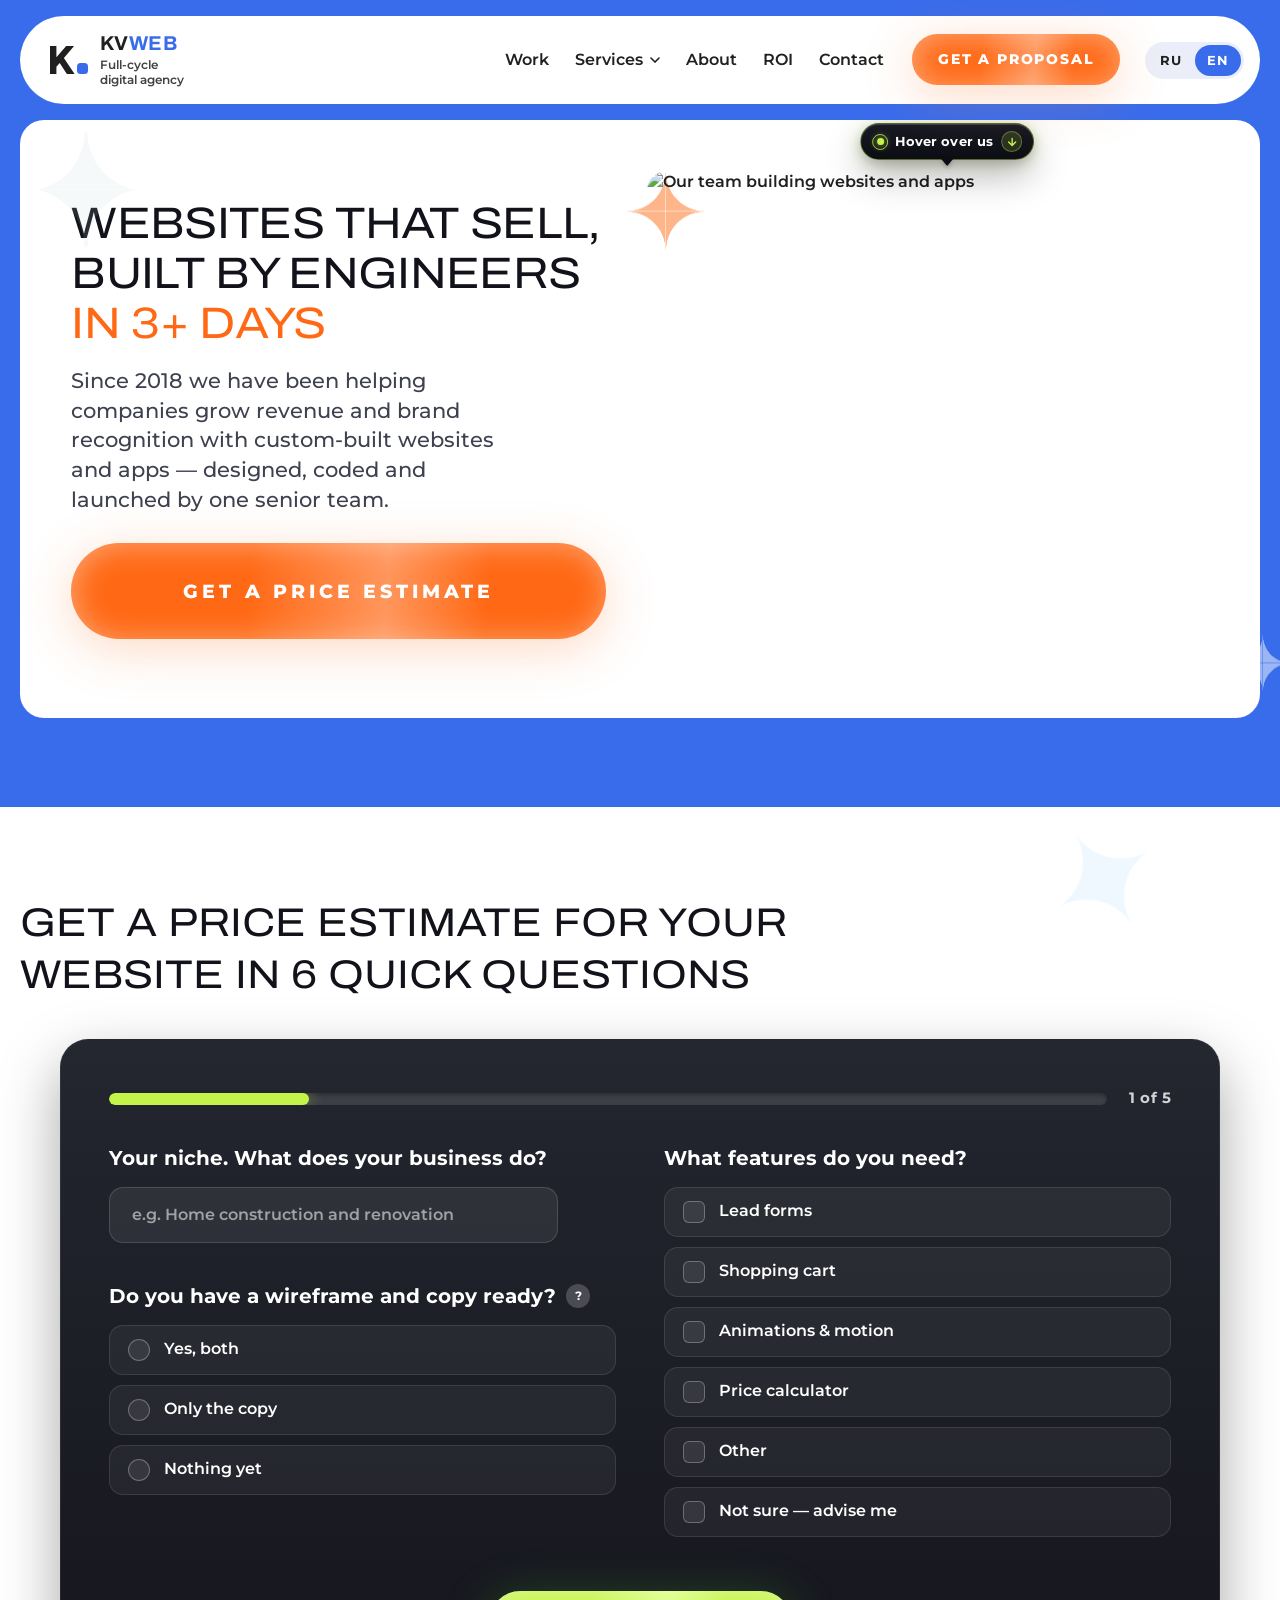
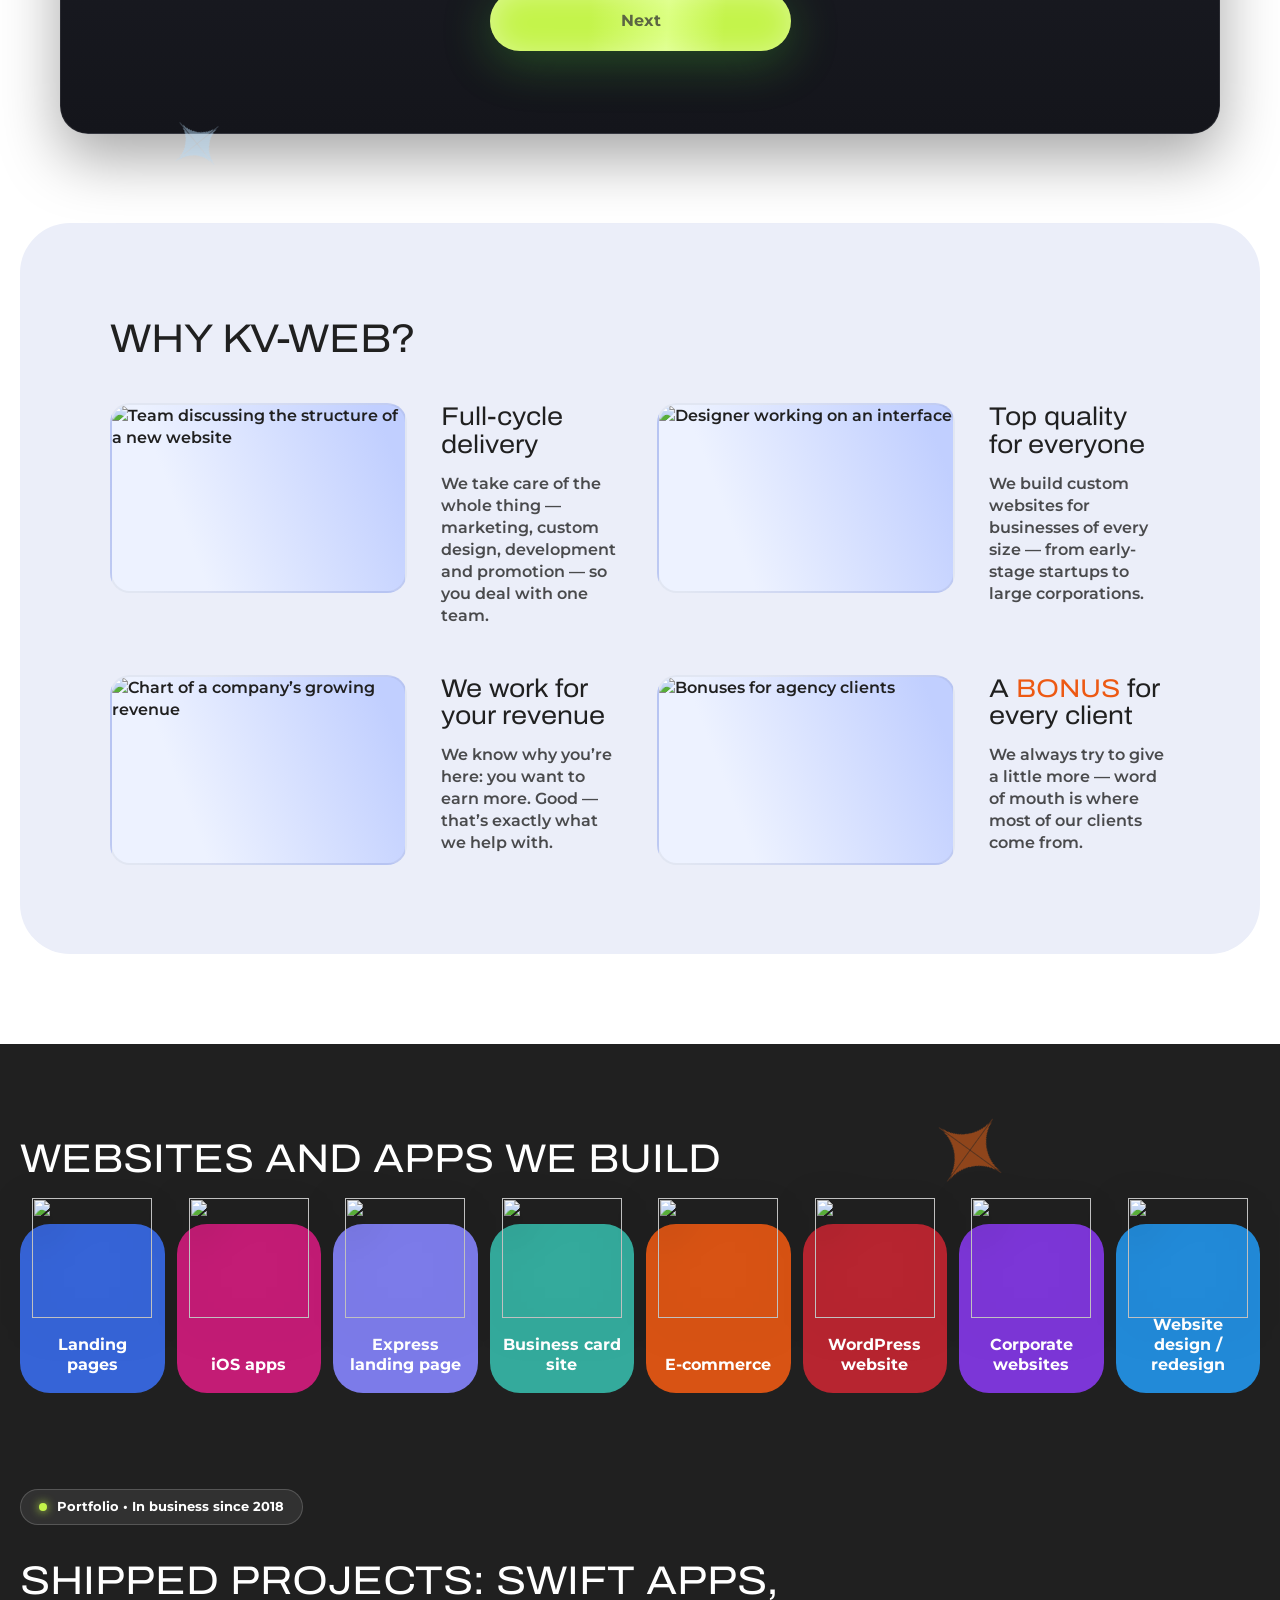
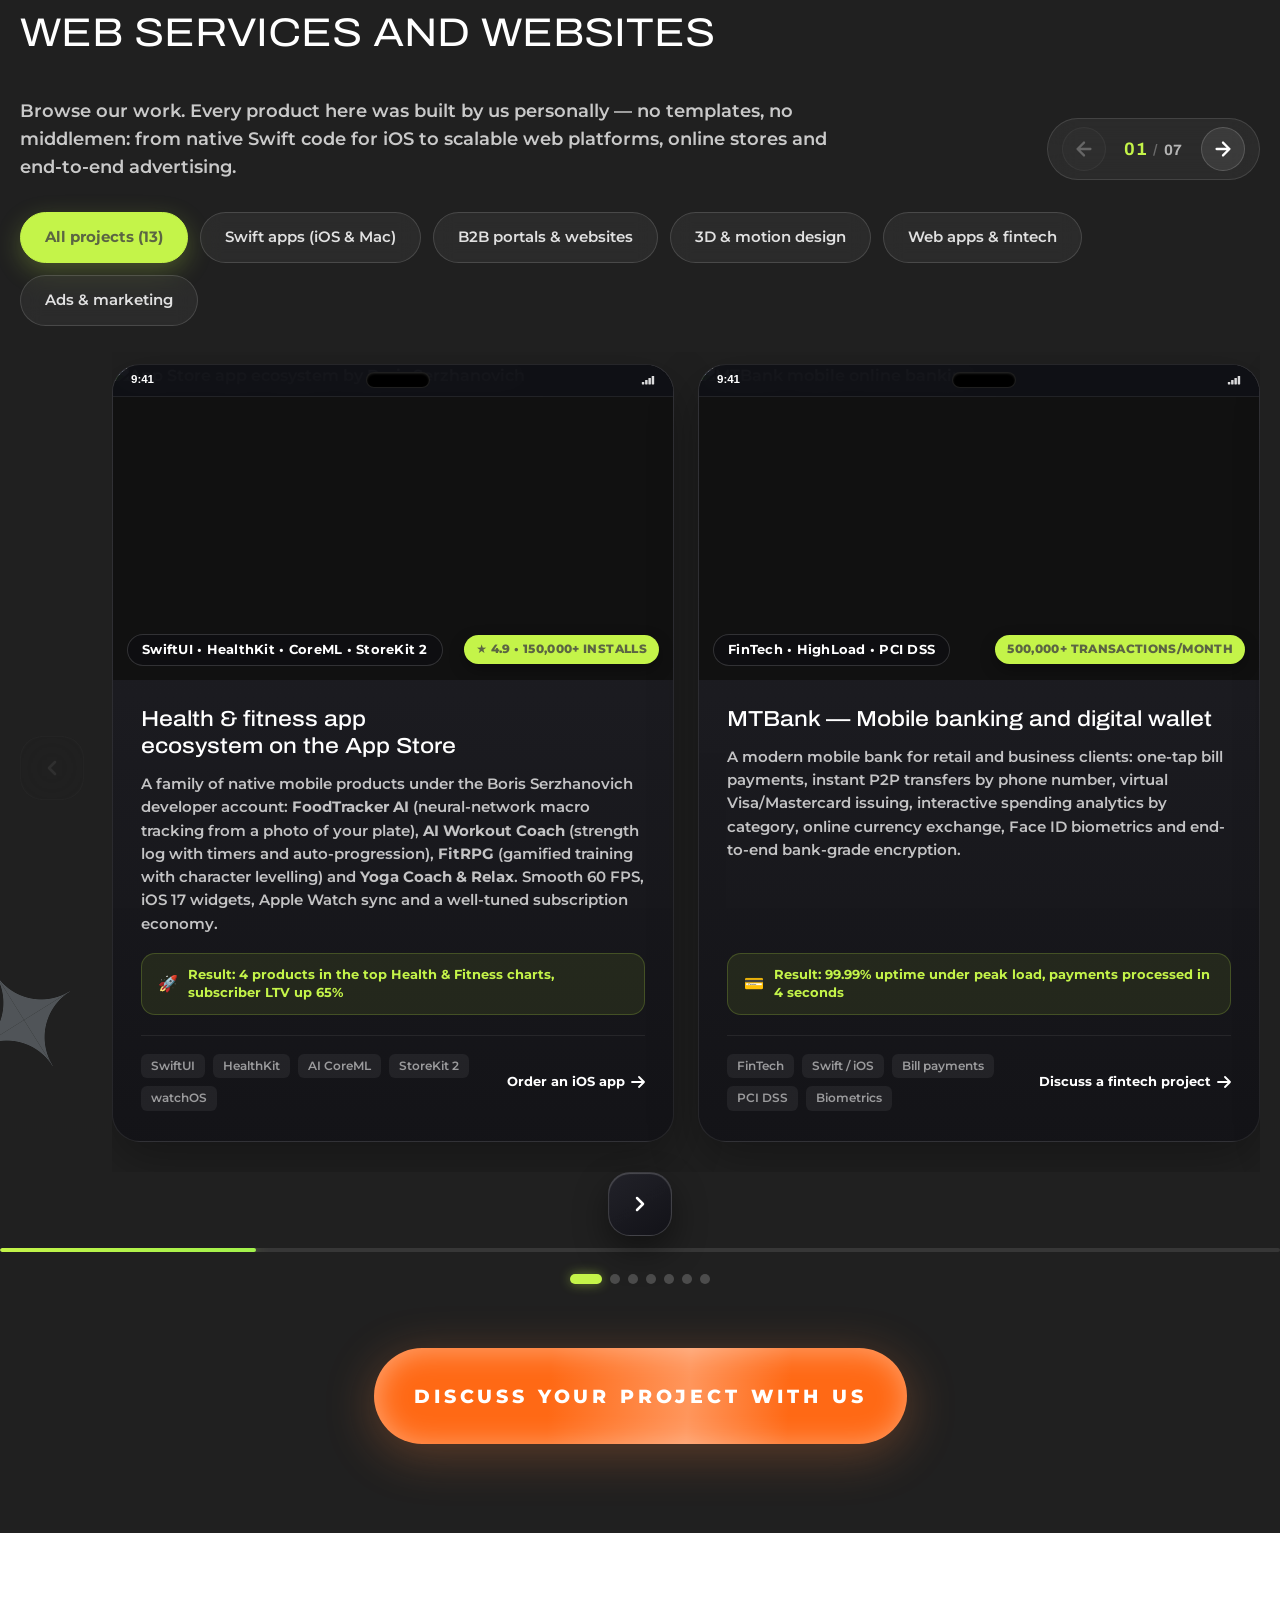
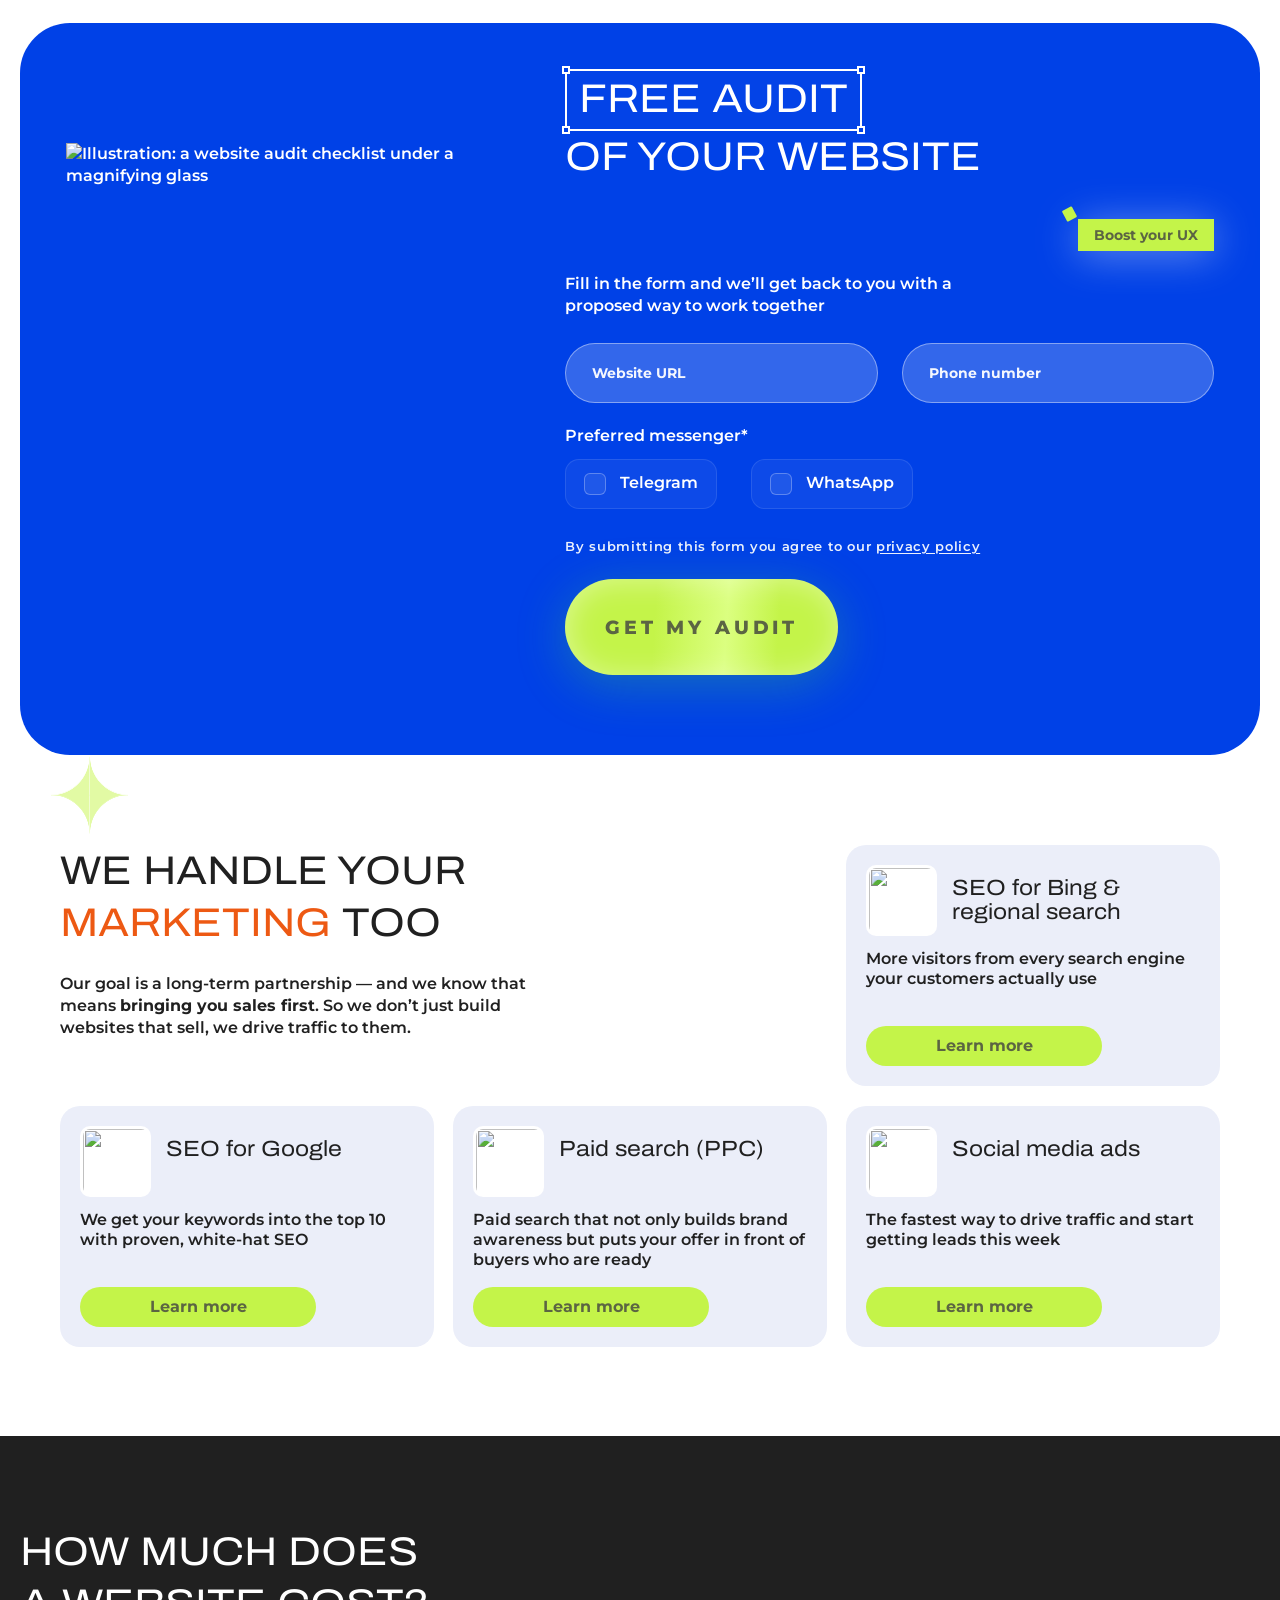
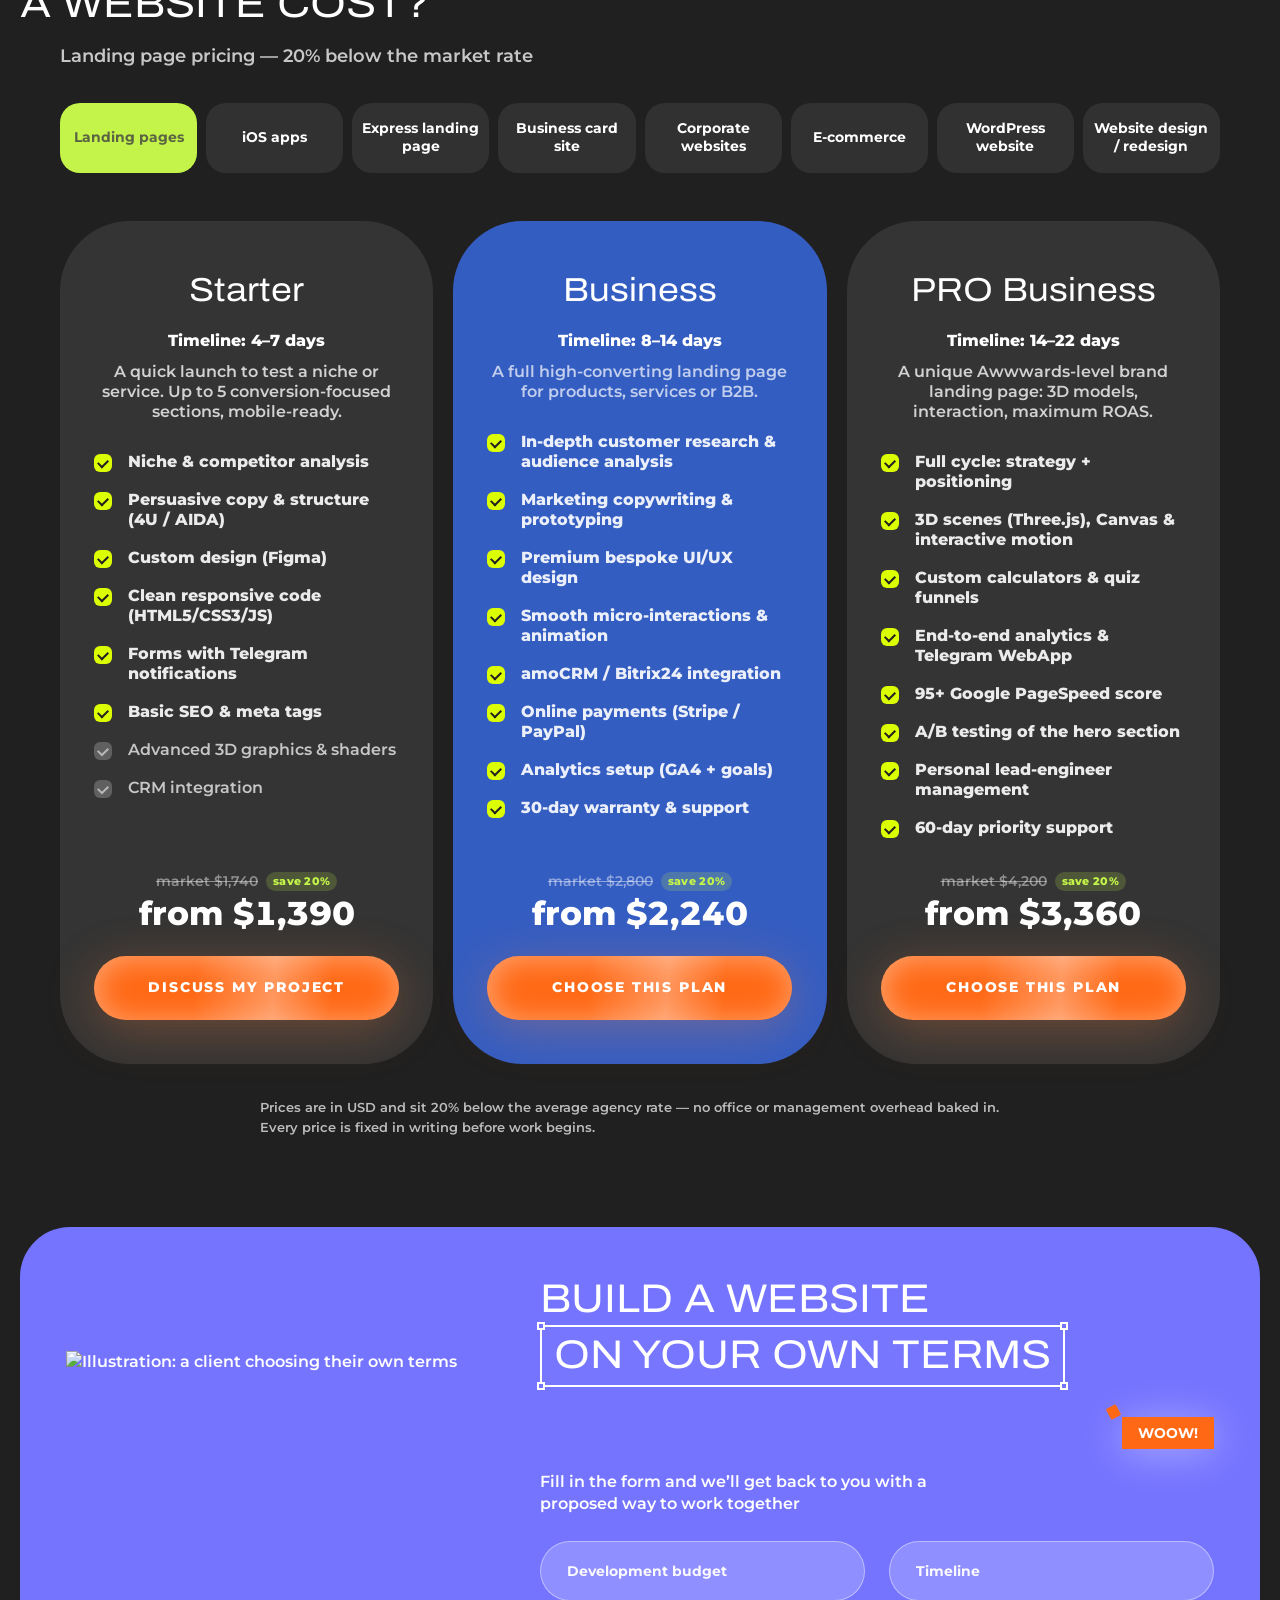
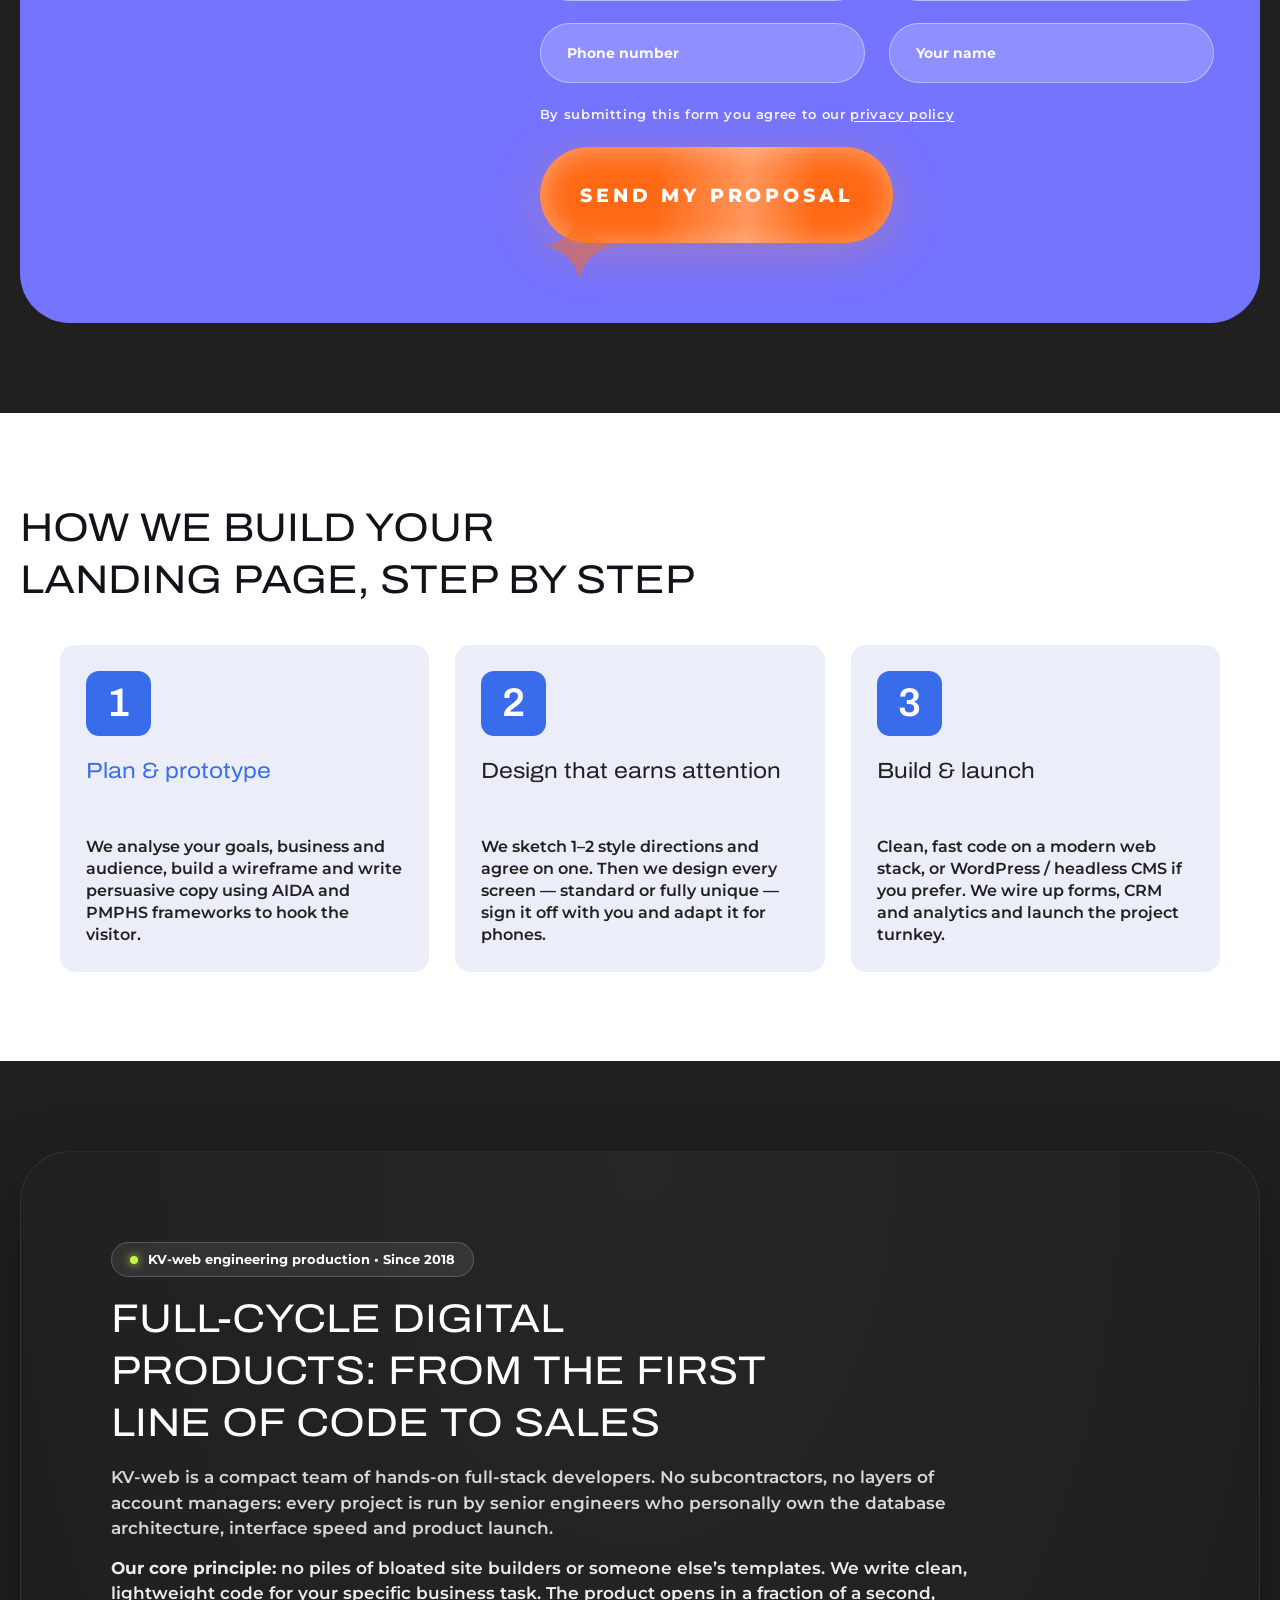
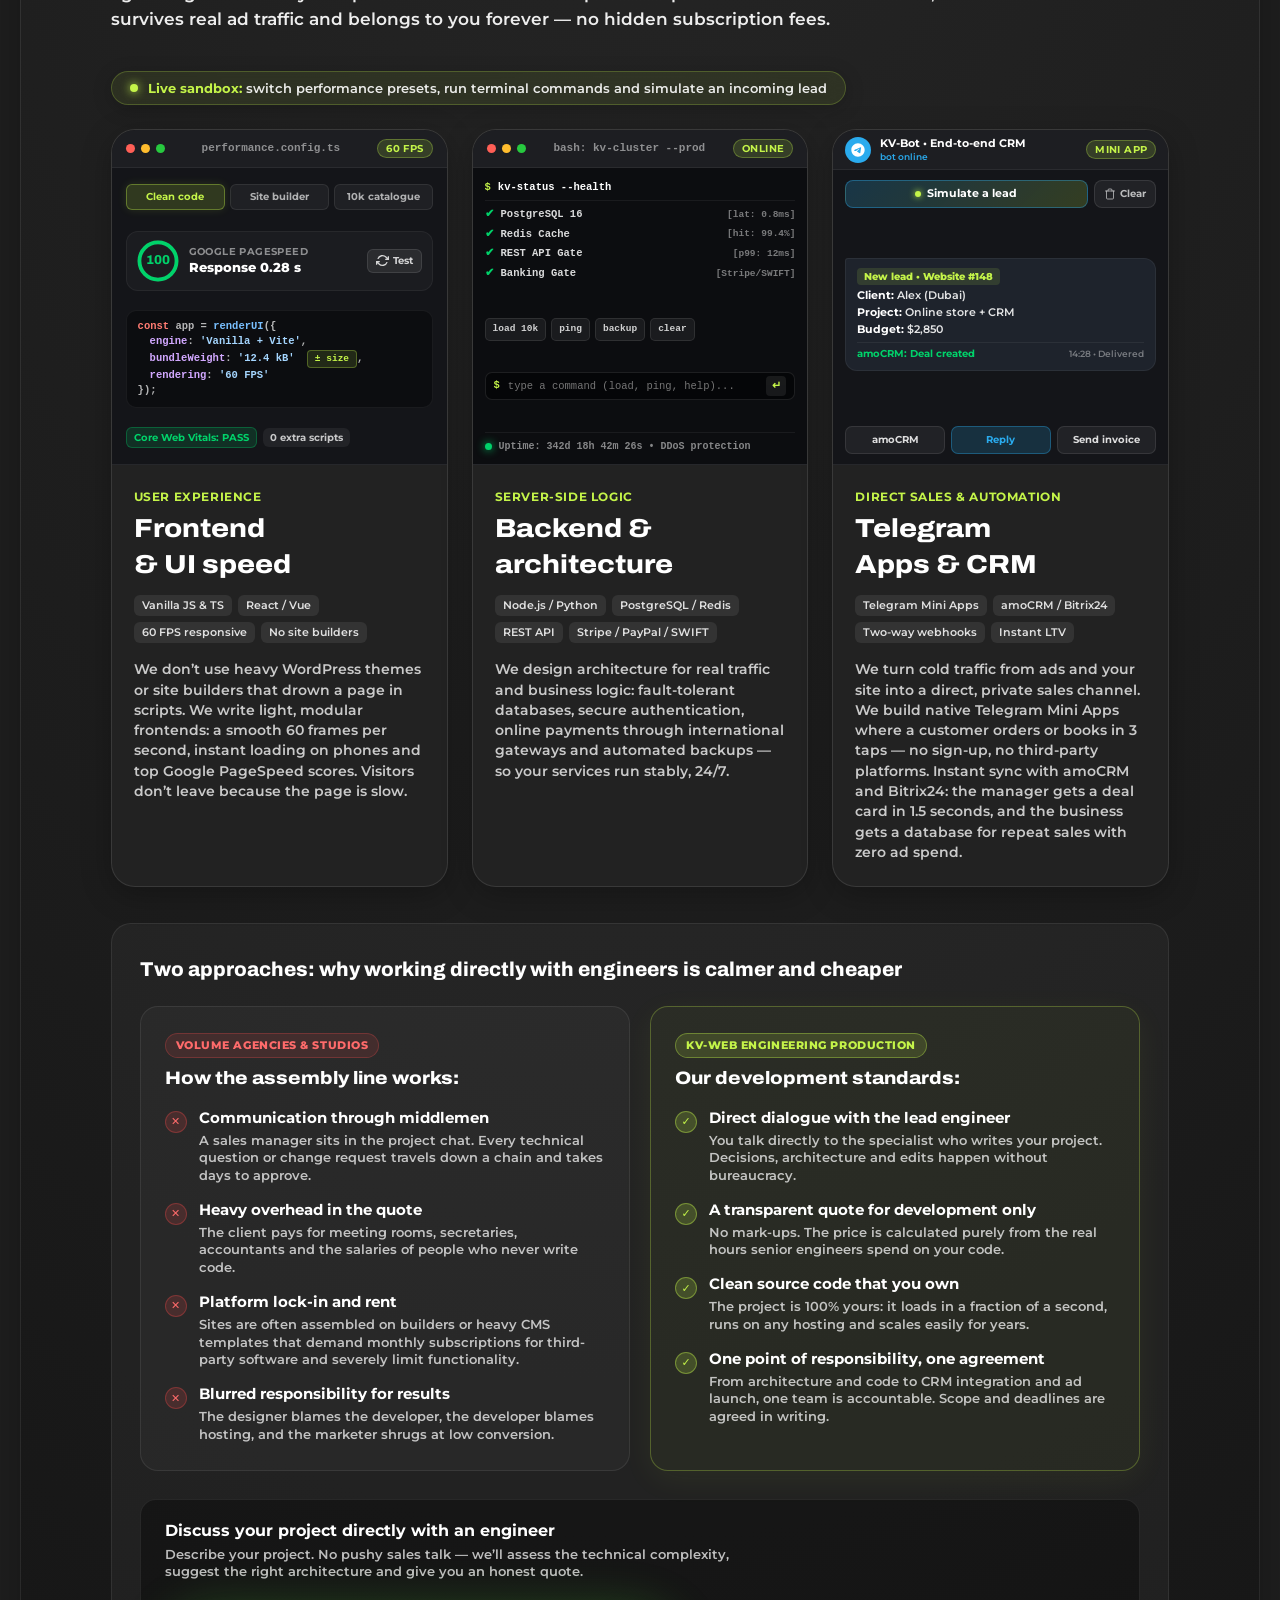
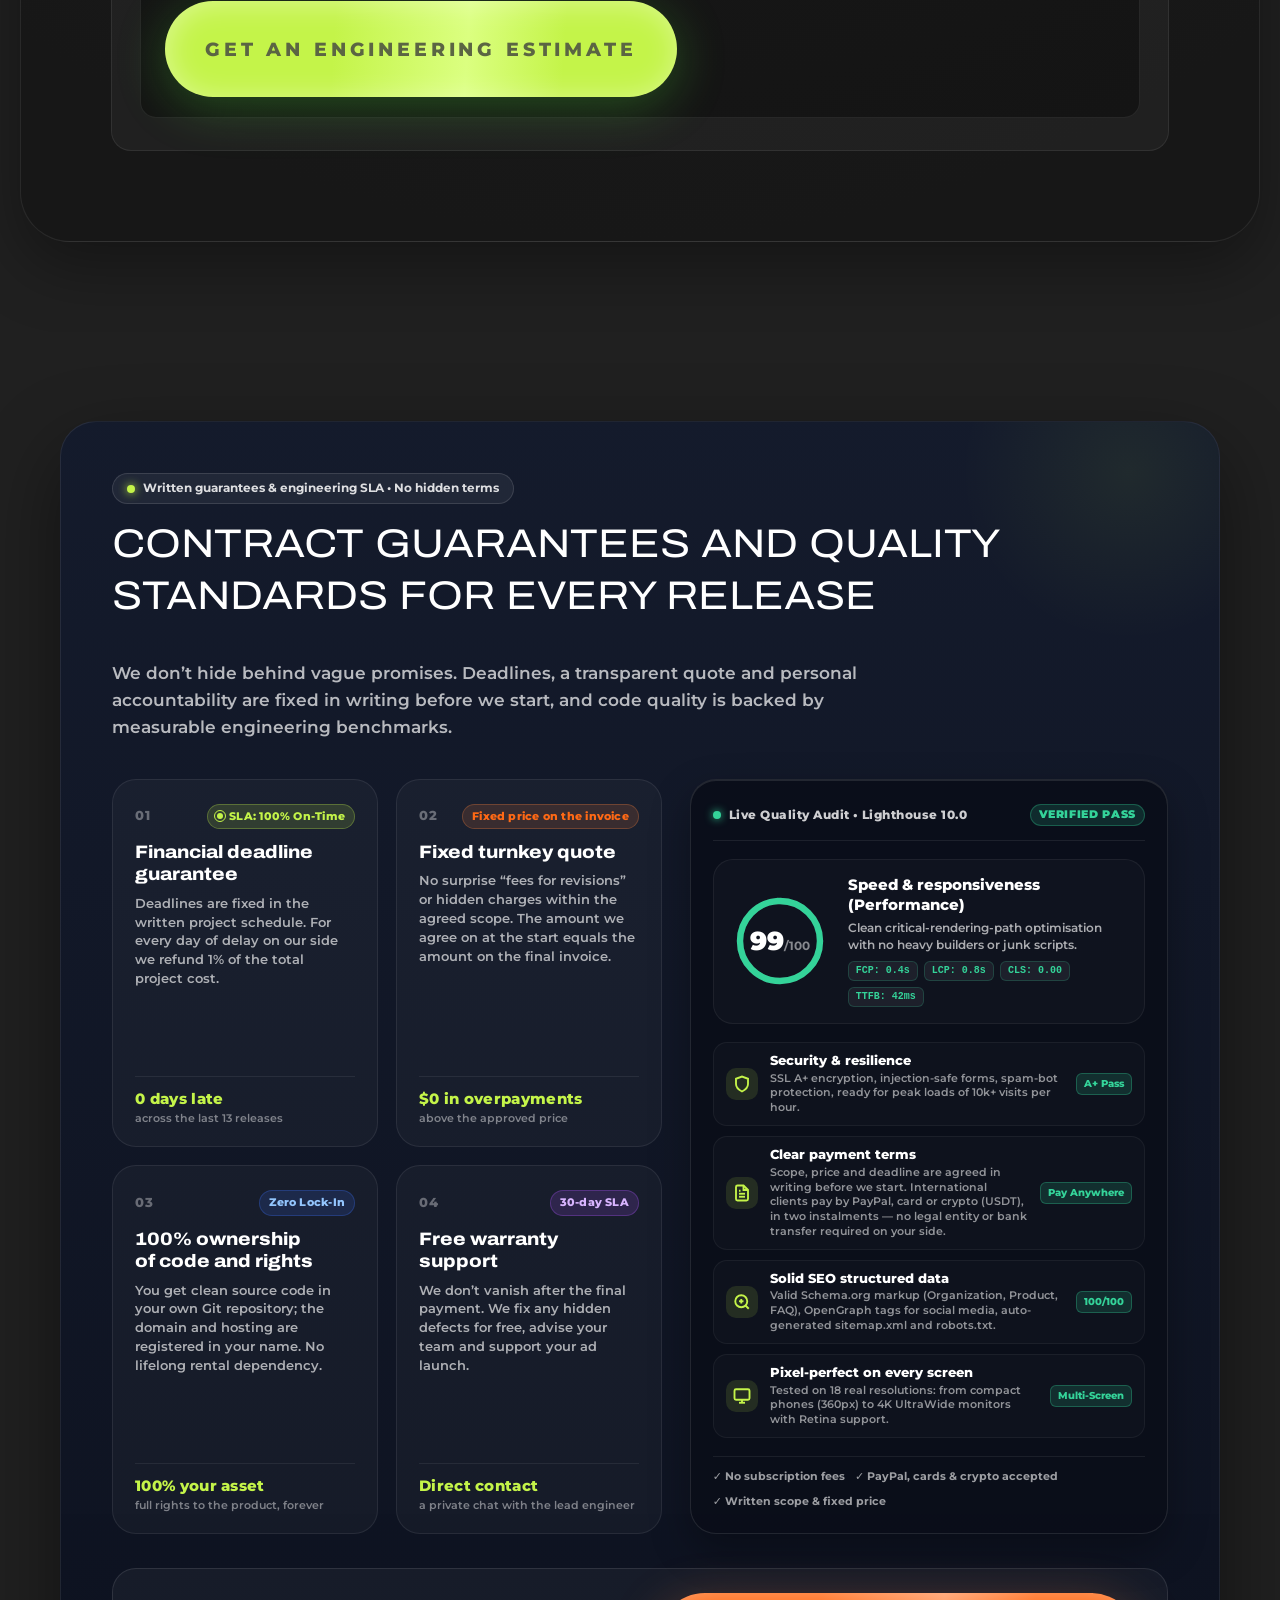
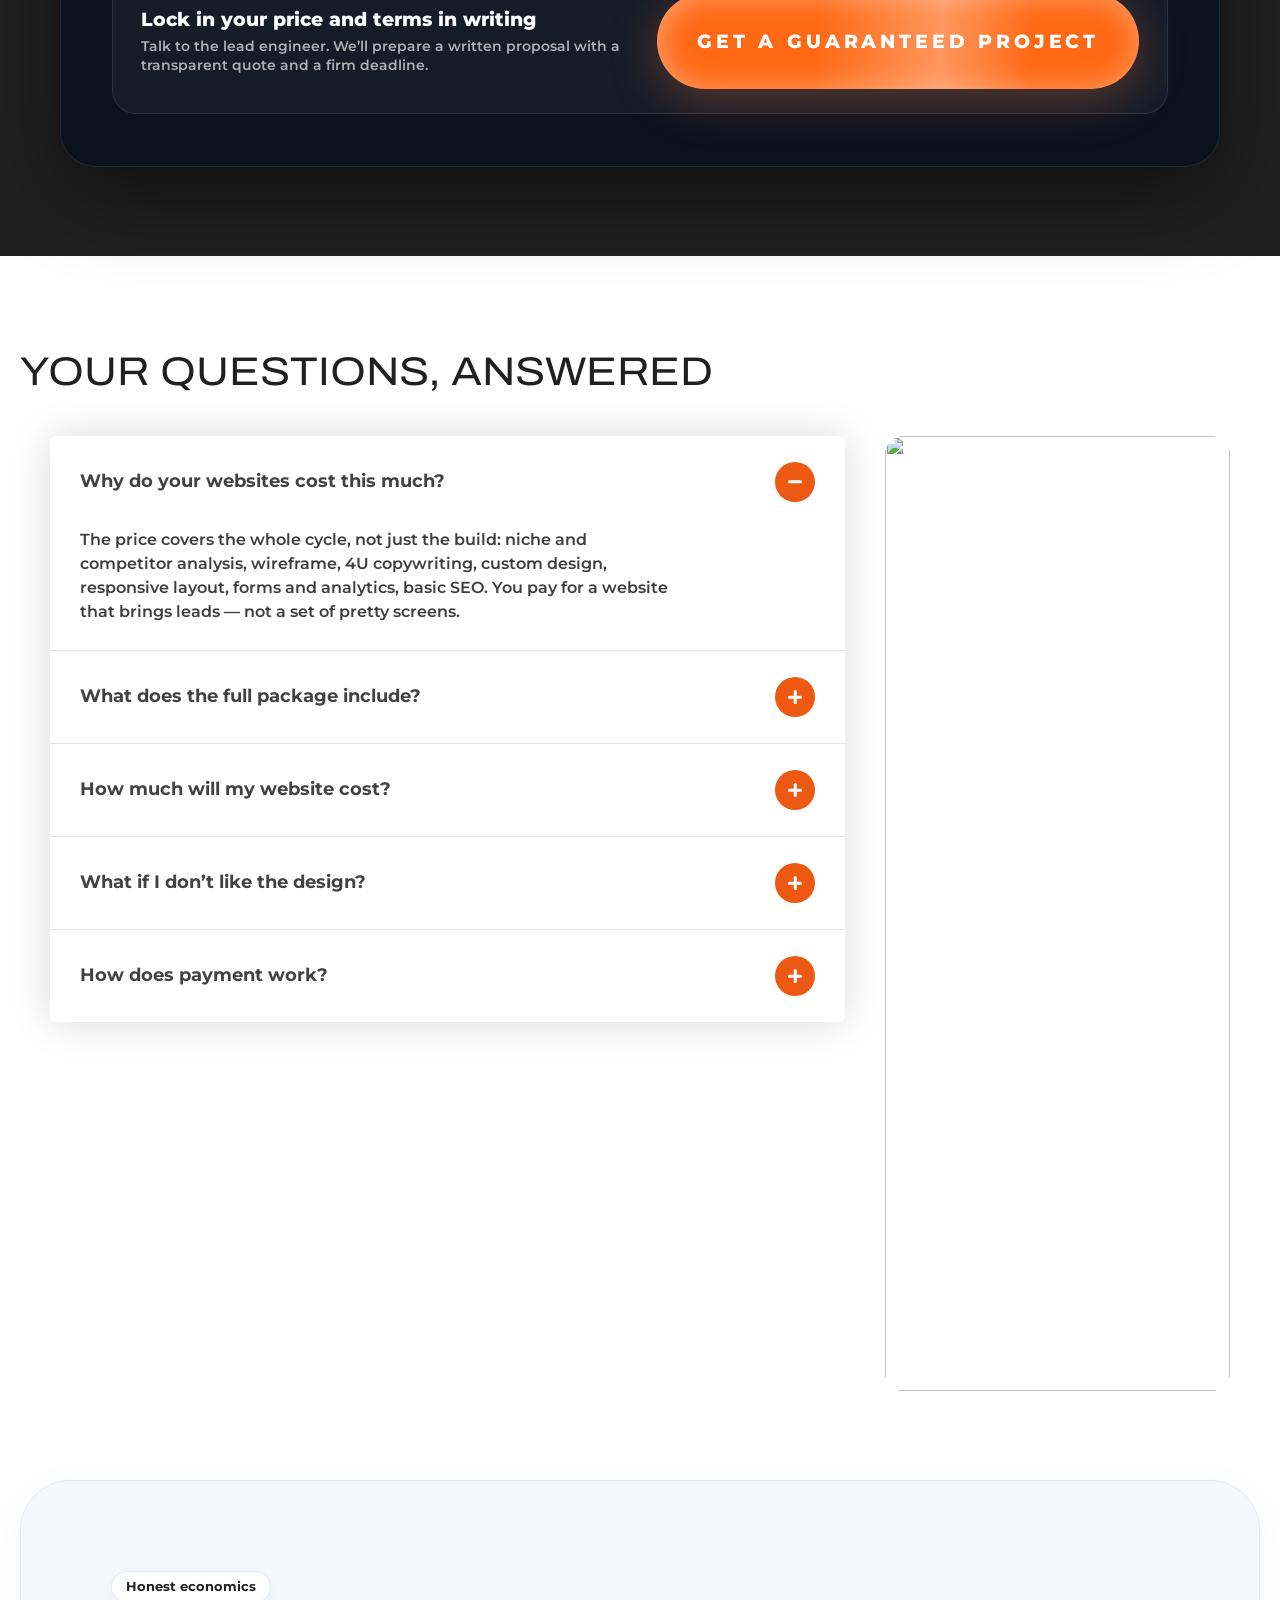
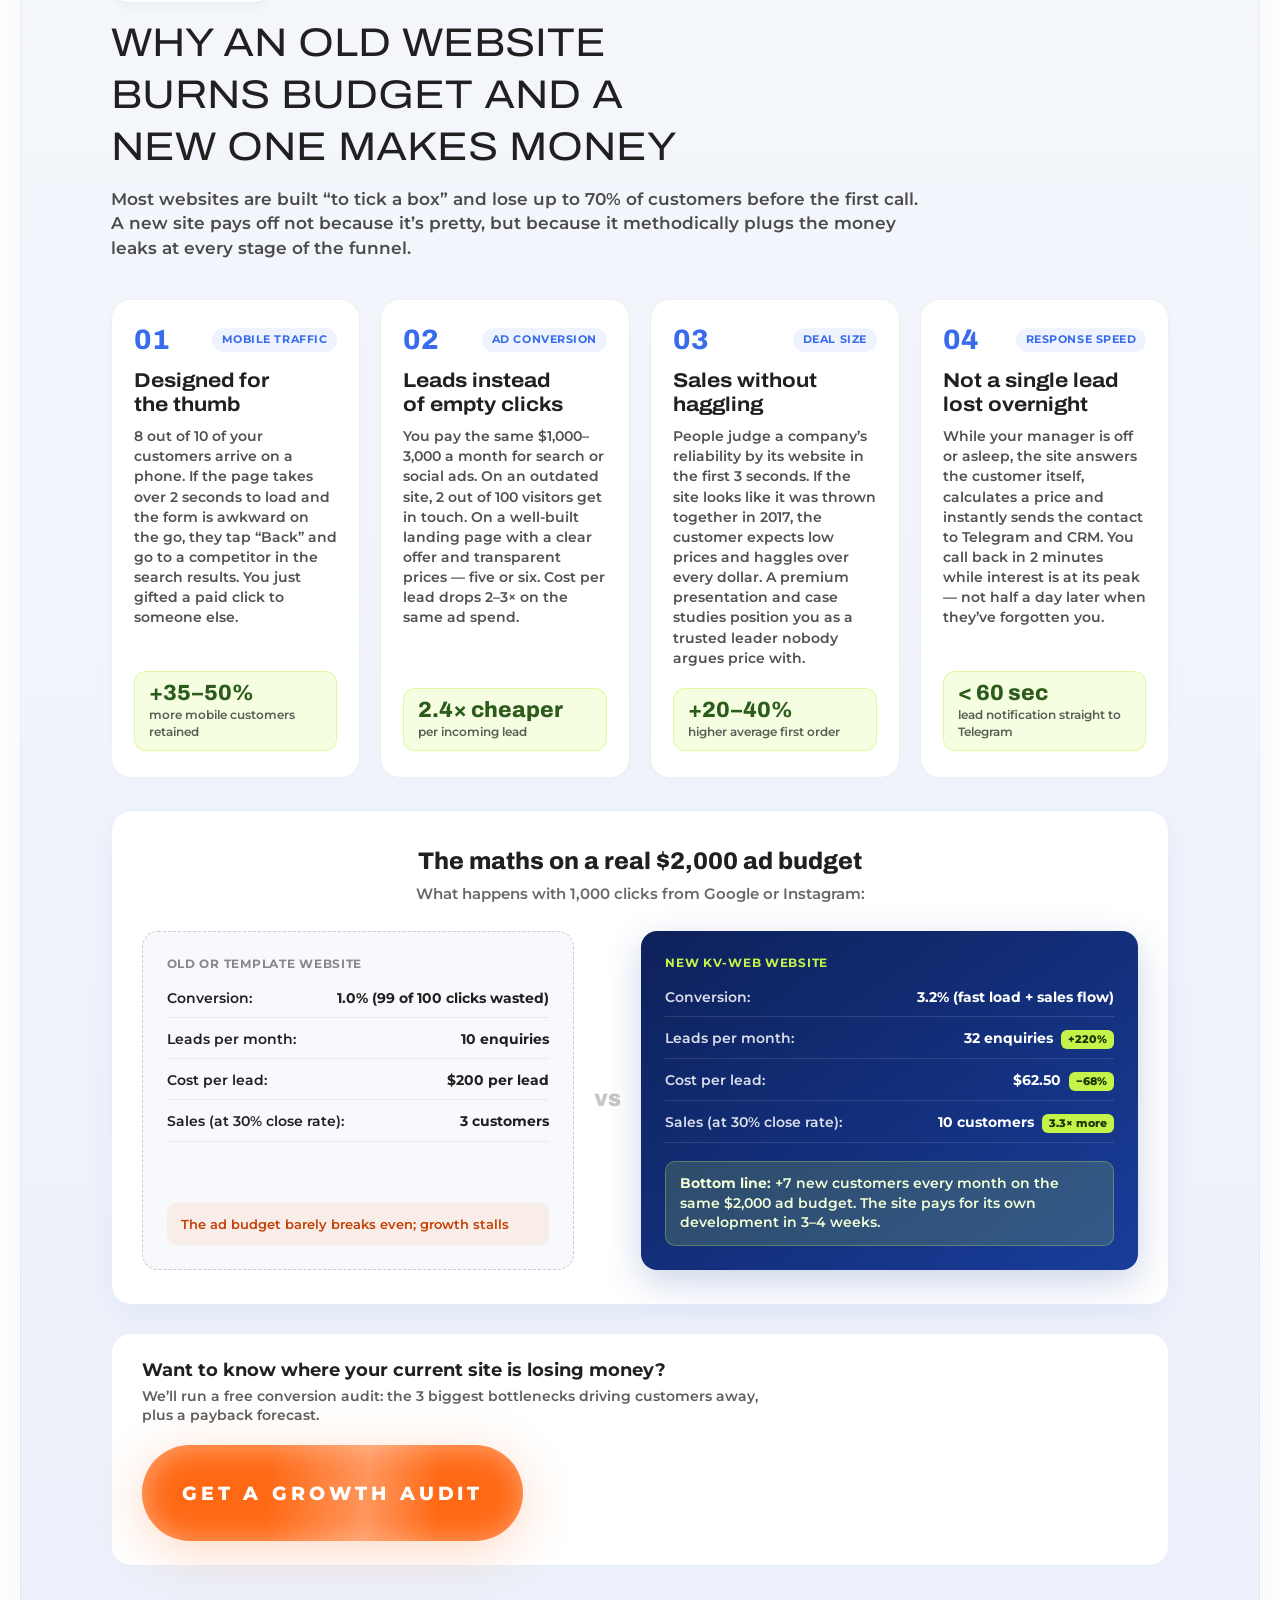
==== commit be0cad6b: "fix: вернуть Европу в EN, убрать обещания договора/инвойсов зарубежным заказчикам Юрлица для работы " ====
--- a/landing/index.html
+++ b/landing/index.html
@@ -1600,9 +1600,9 @@
                 </div>
                 <div class="spec-info">
                   <b data-i18n="standards.100-yuridicheskaya-chistota">100% юридическая чистота</b>
-                  <span data-i18n="standards.ofitsialnyy-dogovor-dlya-belarusi">Официальный договор для Беларуси (ЕРИП, безнал, закрывающие акты), РФ и зарубежных заказчиков (валютные контракты, инвойсы).</span>
-                </div>
-                <span class="spec-badge spec-badge--ok">Legal Ready</span>
+                  <span data-i18n="standards.ofitsialnyy-dogovor-dlya-belarusi">Официальный договор для Беларуси (ЕРИП, безнал, закрывающие акты) и РФ. Зарубежные заказчики оплачивают через PayPal, карту или криптовалюту (USDT).</span>
+                </div>
+                <span data-i18n="standards.legal-ready" class="spec-badge spec-badge--ok">Legal Ready</span>
               </li>
 
               <li class="inspector-spec">
@@ -1631,7 +1631,7 @@
             <div class="inspector-card__footer">
               <div class="inspector-card__legal-tags">
                 <span data-i18n="standards.bez-abonentskoy-platy">✓ Без абонентской платы</span>
-                <span data-i18n="standards.dokumenty-rb-rf-worldwide">✓ Документы РБ / РФ / Worldwide</span>
+                <span data-i18n="standards.dokumenty-rb-rf-worldwide">✓ Документы РБ / РФ • PayPal / crypto для зарубежных</span>
                 <span data-i18n="standards.edo-i-zakryvayuschie-akty">✓ ЭДО и закрывающие акты</span>
               </div>
             </div>
@@ -1861,7 +1861,7 @@
       <div data-i18n-aria-label="geography.label.bystryy-vybor-gorodov" class="world__filter" role="tablist" aria-label="Быстрый выбор городов">
         <button data-i18n="geography.vse-goroda-360" class="wtab is-on" type="button" role="tab" aria-selected="true" data-region="all">Все города (360°)</button>
         <button data-i18n="geography.minsk-hq" class="wtab" type="button" role="tab" aria-selected="false" data-region="by">Минск (HQ)</button>
-        <button data-i18n="geography.evropa" data-lang-only="ru" class="wtab" type="button" role="tab" aria-selected="false" data-region="eu">Европа</button>
+        <button data-i18n="geography.evropa" class="wtab" type="button" role="tab" aria-selected="false" data-region="eu">Европа</button>
         <button data-i18n="geography.blizhniy-vostok" class="wtab" type="button" role="tab" aria-selected="false" data-region="me">Ближний Восток</button>
         <button data-i18n="geography.sng-i-kavkaz" class="wtab" type="button" role="tab" aria-selected="false" data-region="cis">СНГ и Кавказ</button>
         <button data-i18n="geography.severnaya-amerika" class="wtab" type="button" role="tab" aria-selected="false" data-region="na">Северная Америка</button>
@@ -1893,7 +1893,7 @@
                 <small>E-Commerce & Luxury</small>
               </div>
             </li>
-            <li class="globe-hud__item" data-hub="london" data-lang-only="ru">
+            <li class="globe-hud__item" data-hub="london">
               <span class="globe-hud__dot" style="--c:#34E07B"></span>
               <div class="globe-hud__info">
                 <b data-i18n="geography.london">Лондон</b>
@@ -1921,7 +1921,7 @@
                 <small data-i18n="geography.tsentralnaya-aziya-portaly">Центральная Азия • Порталы</small>
               </div>
             </li>
-            <li class="globe-hud__item" data-hub="berlin" data-lang-only="ru">
+            <li class="globe-hud__item" data-hub="berlin">
               <span class="globe-hud__dot" style="--c:#34E07B"></span>
               <div class="globe-hud__info">
                 <b data-i18n="geography.berlin">Берлин</b>
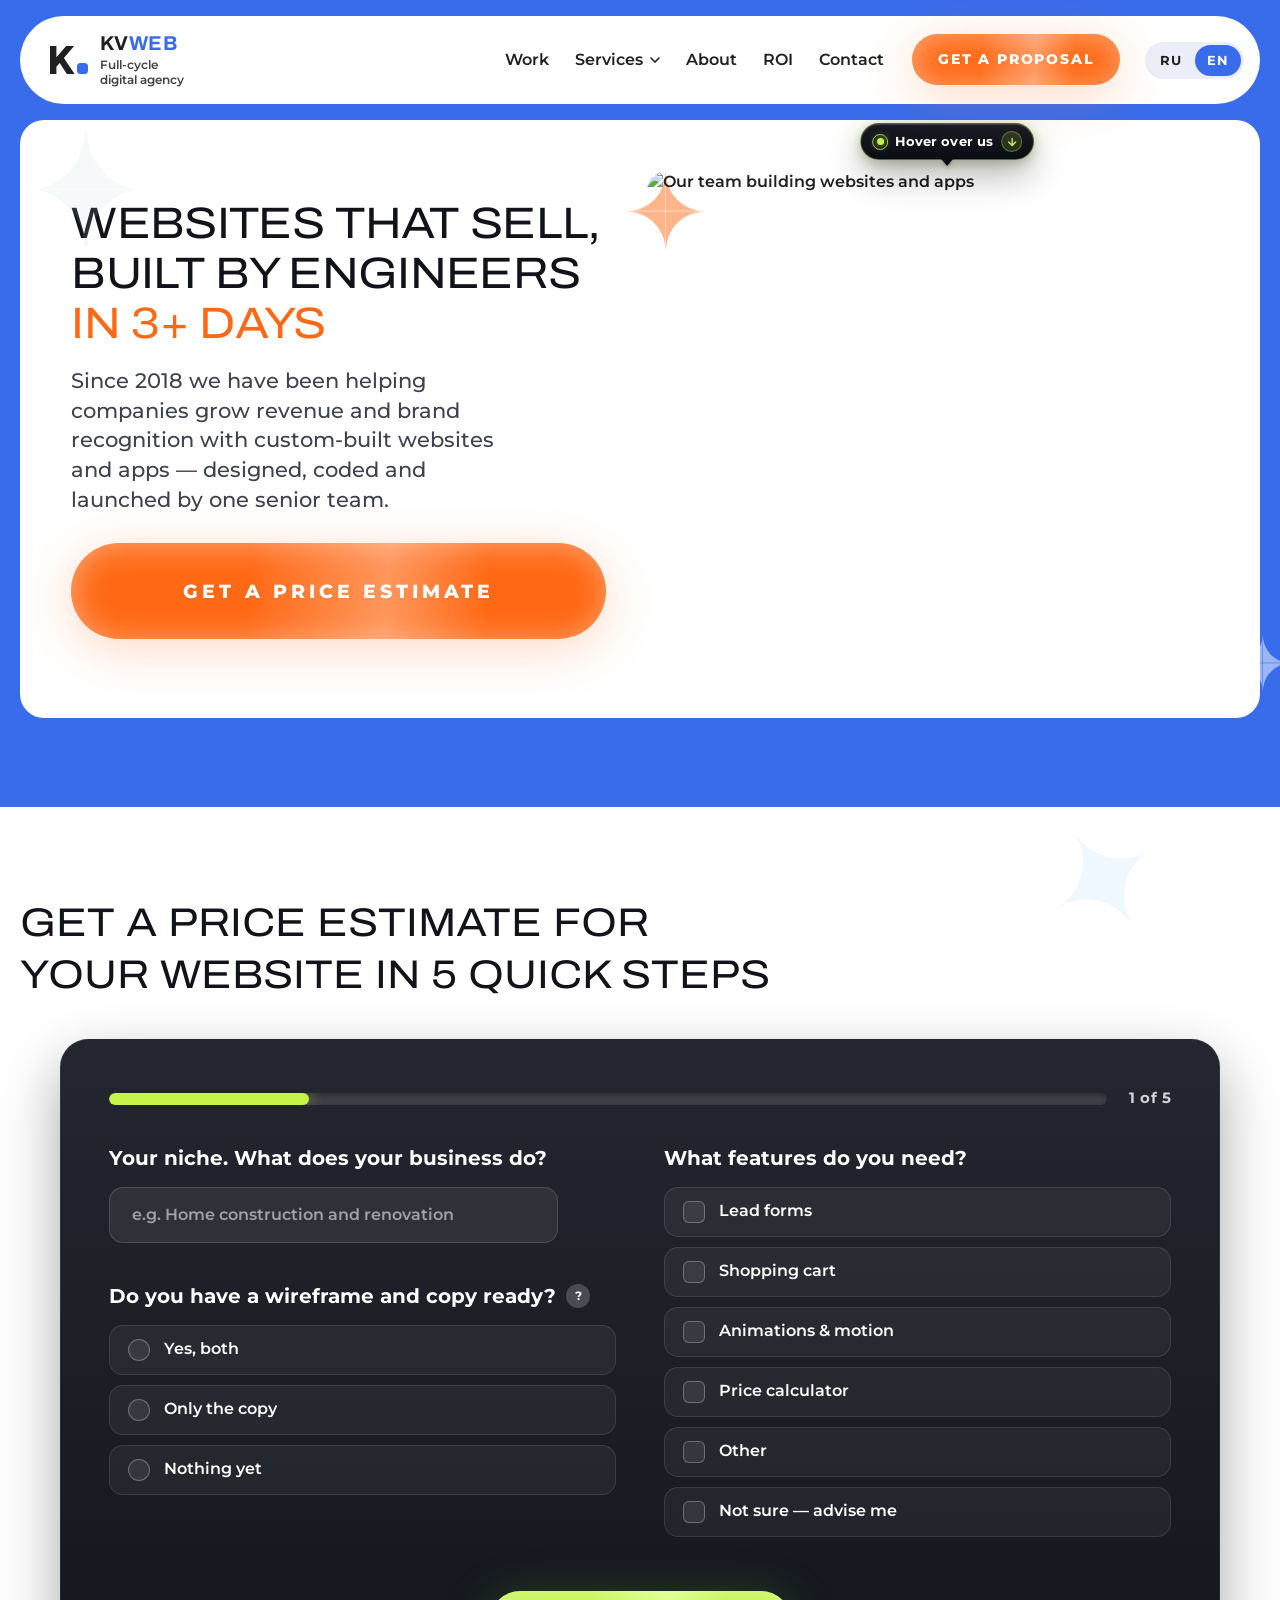
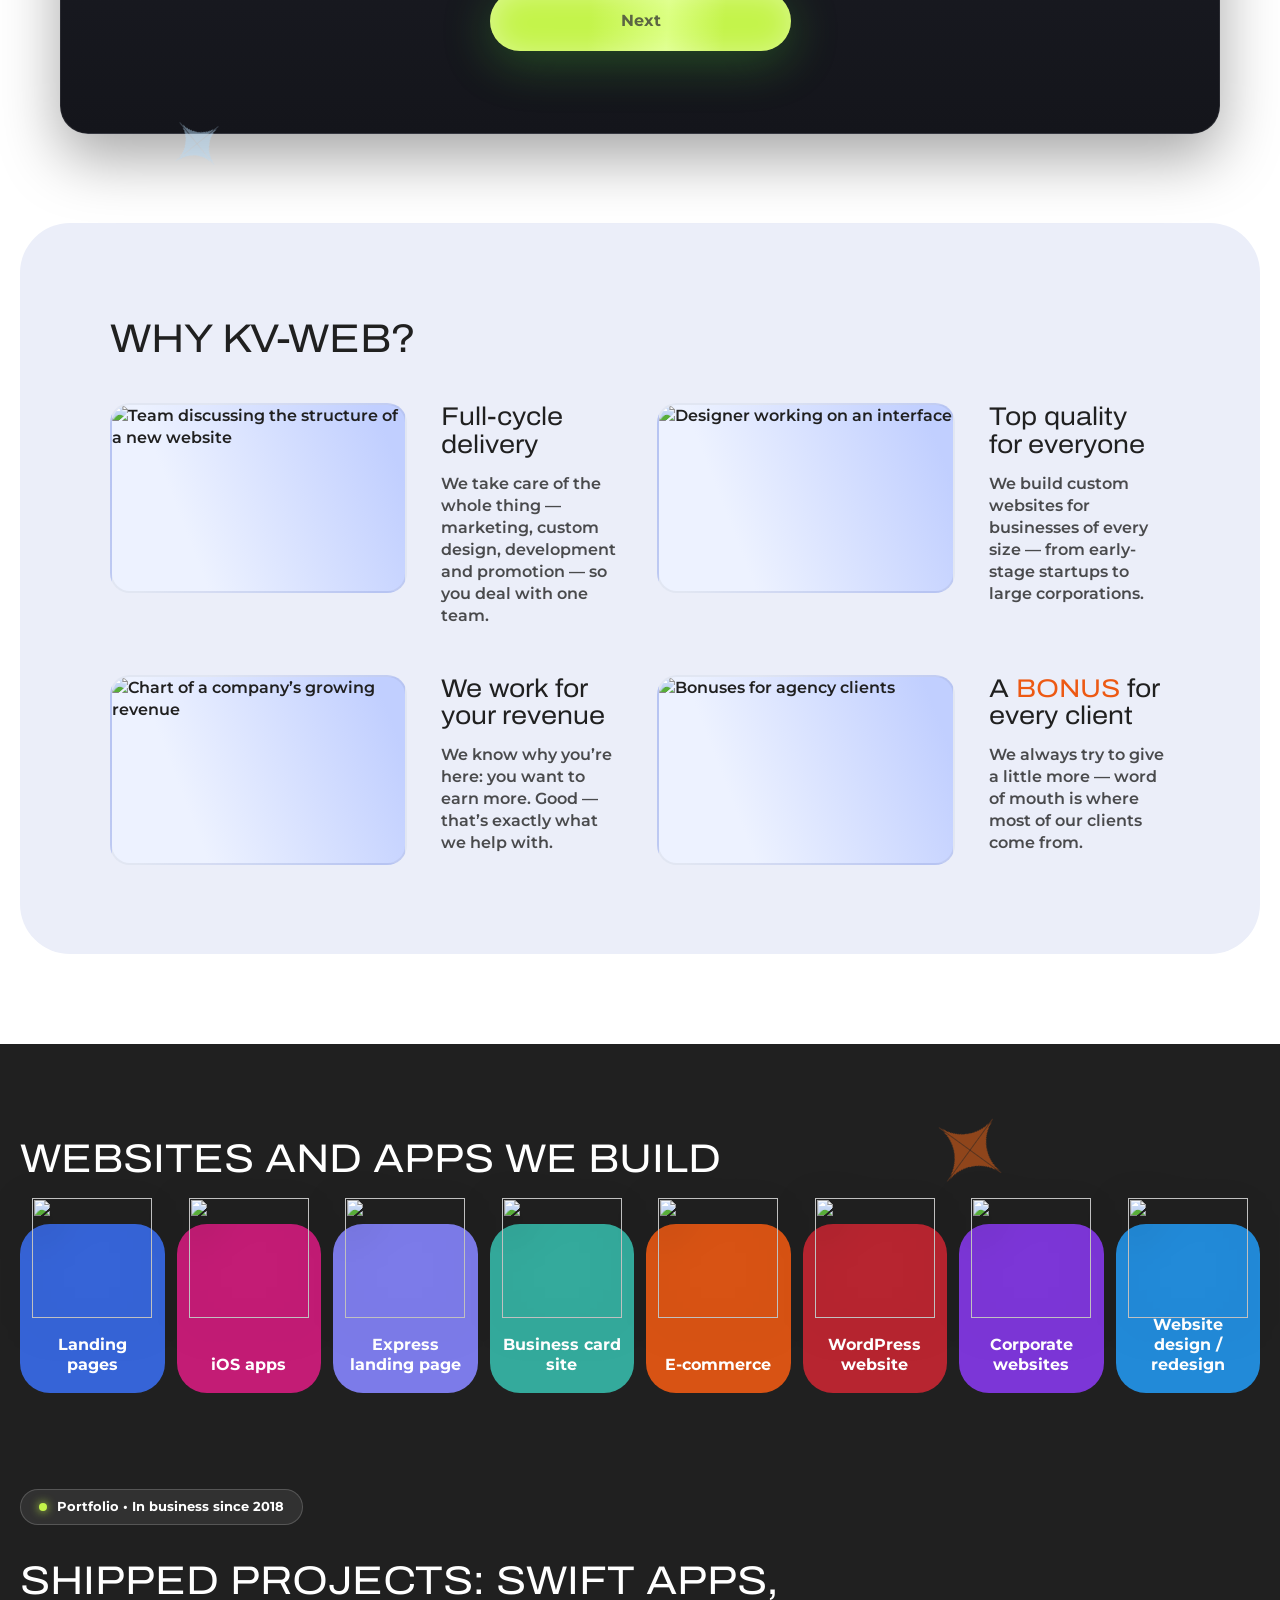
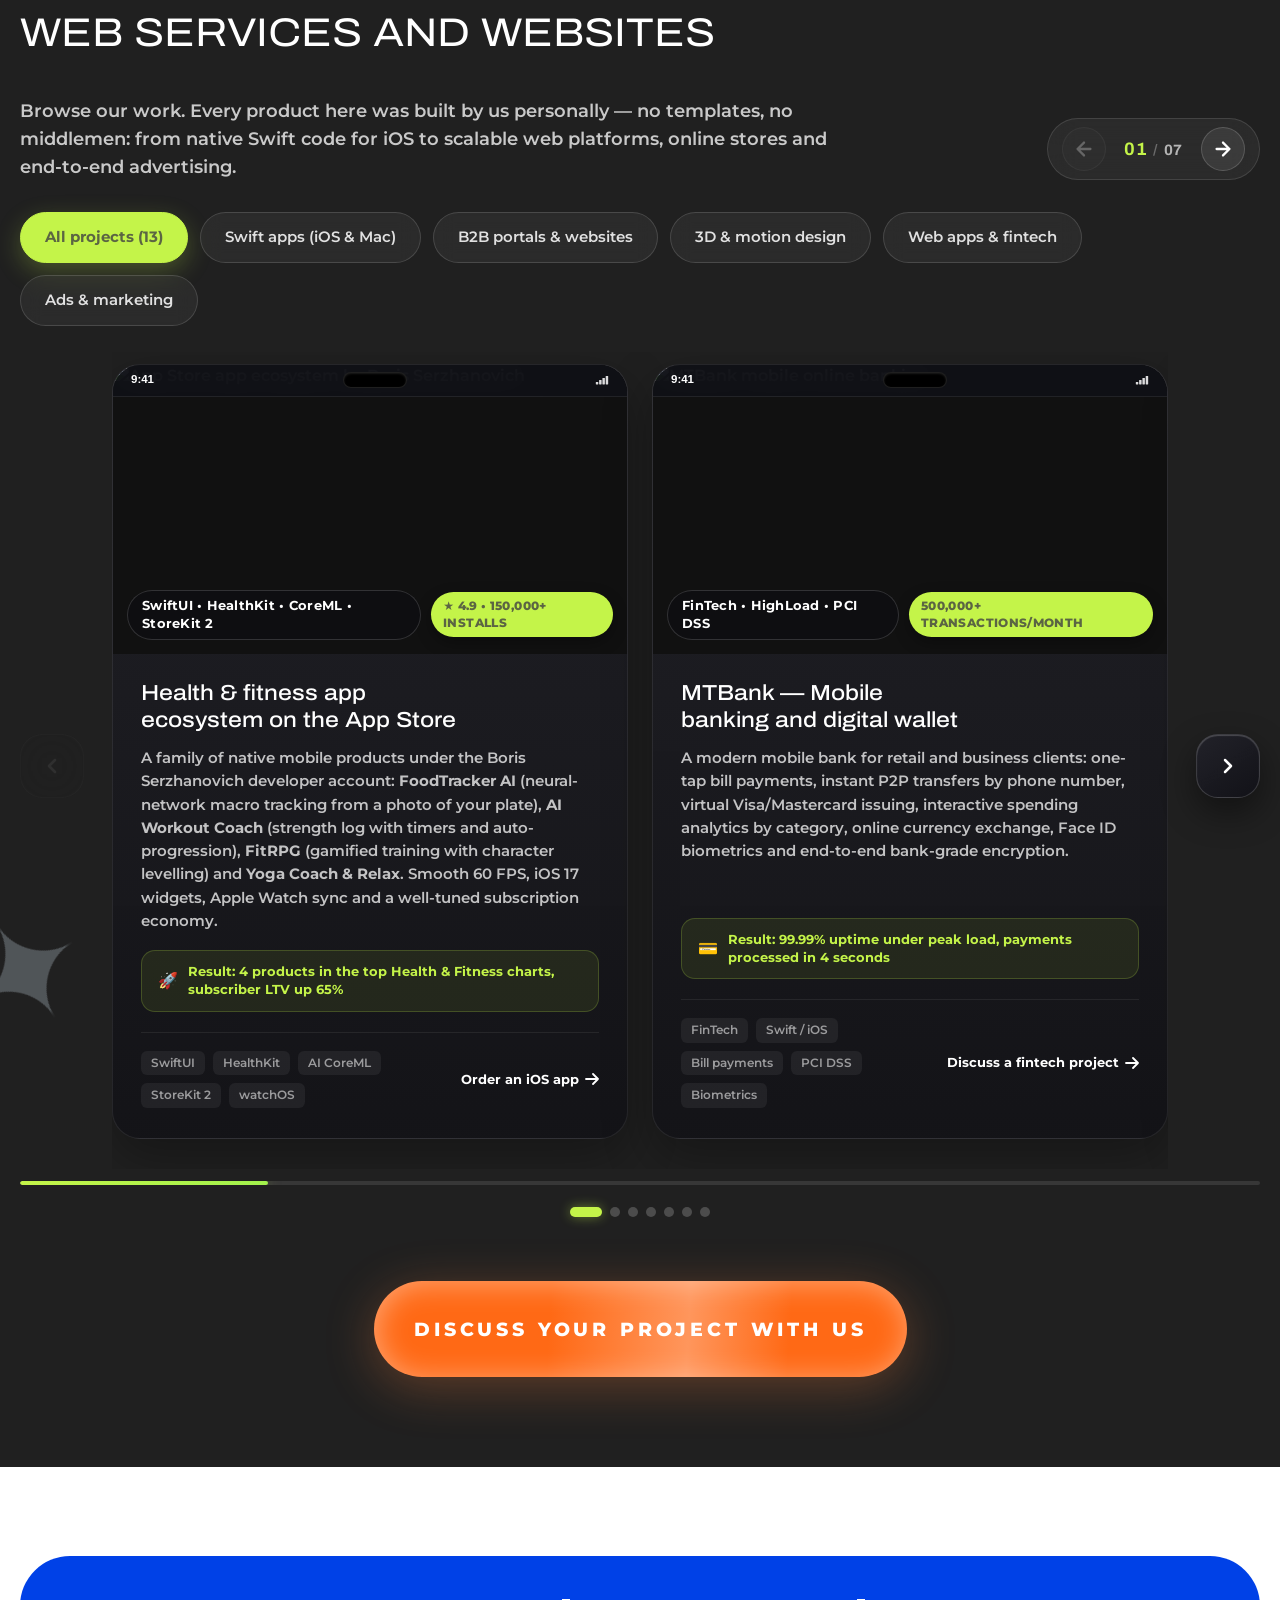
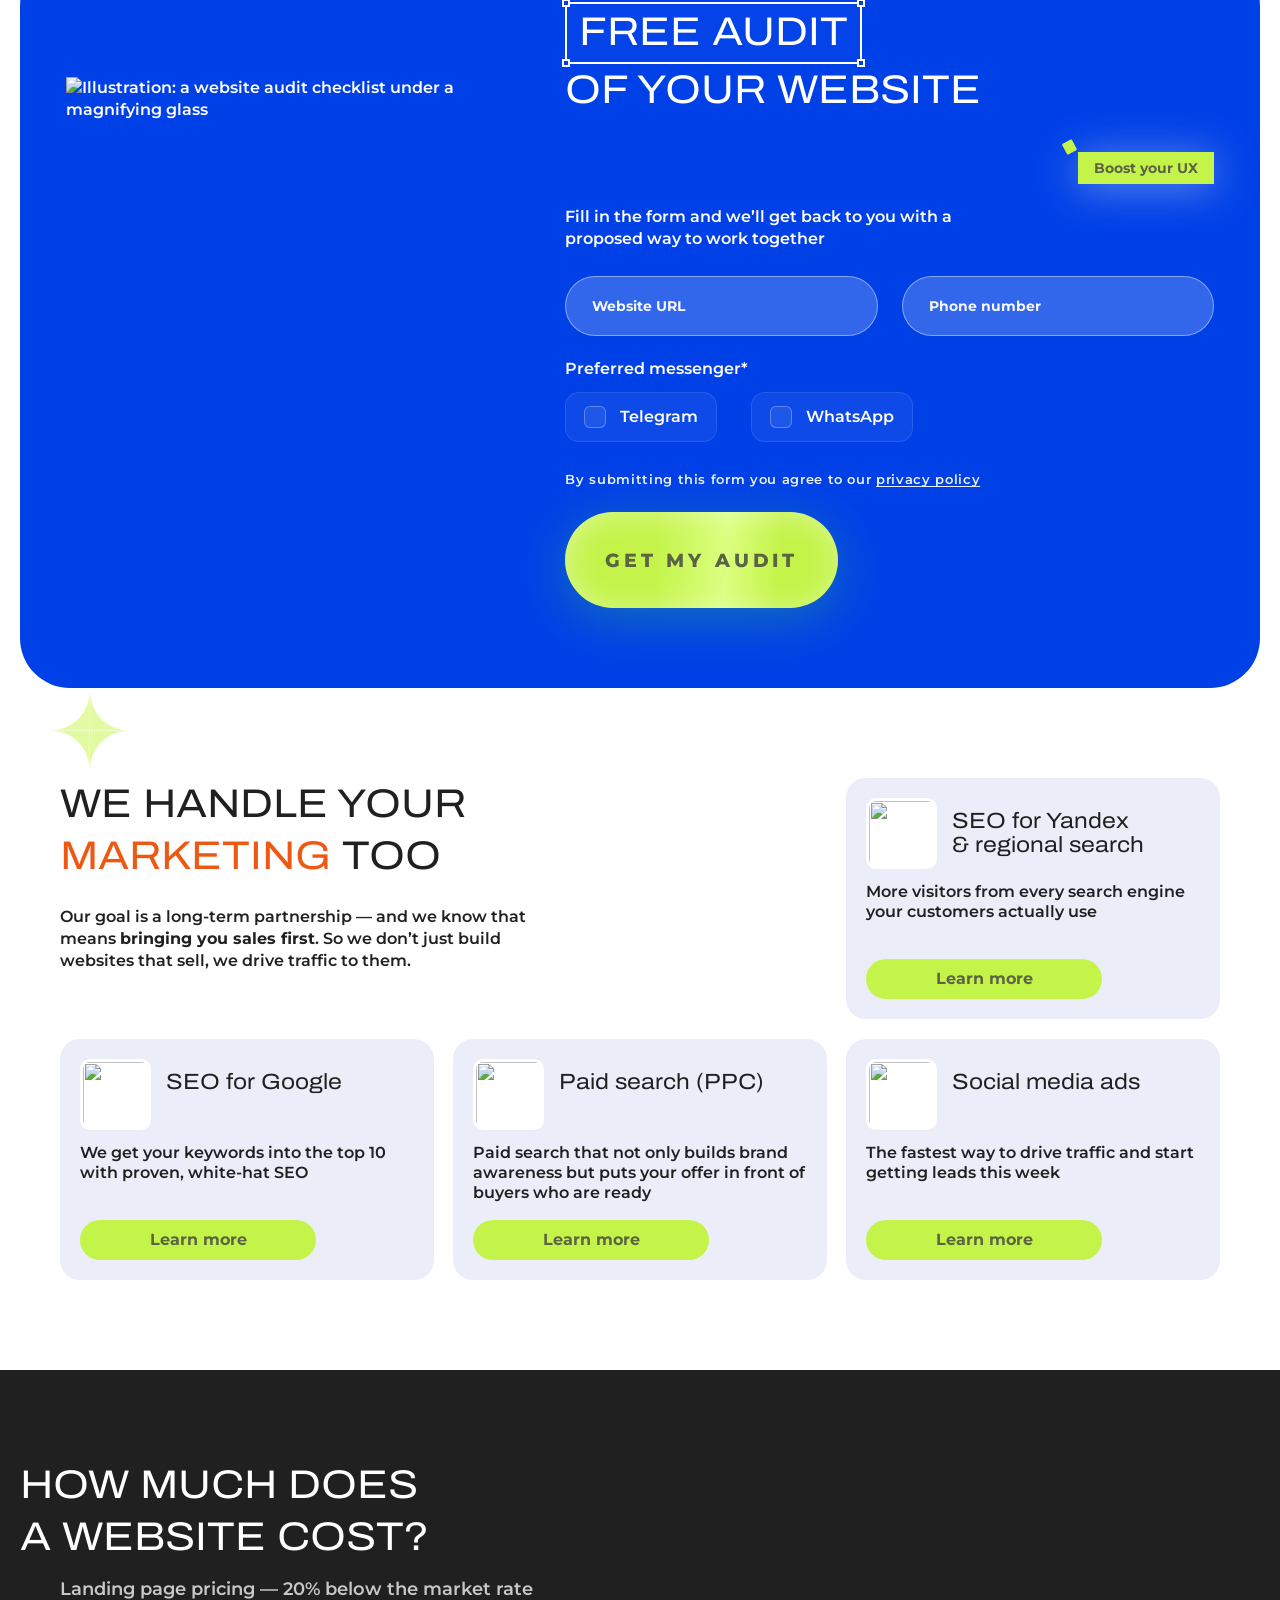
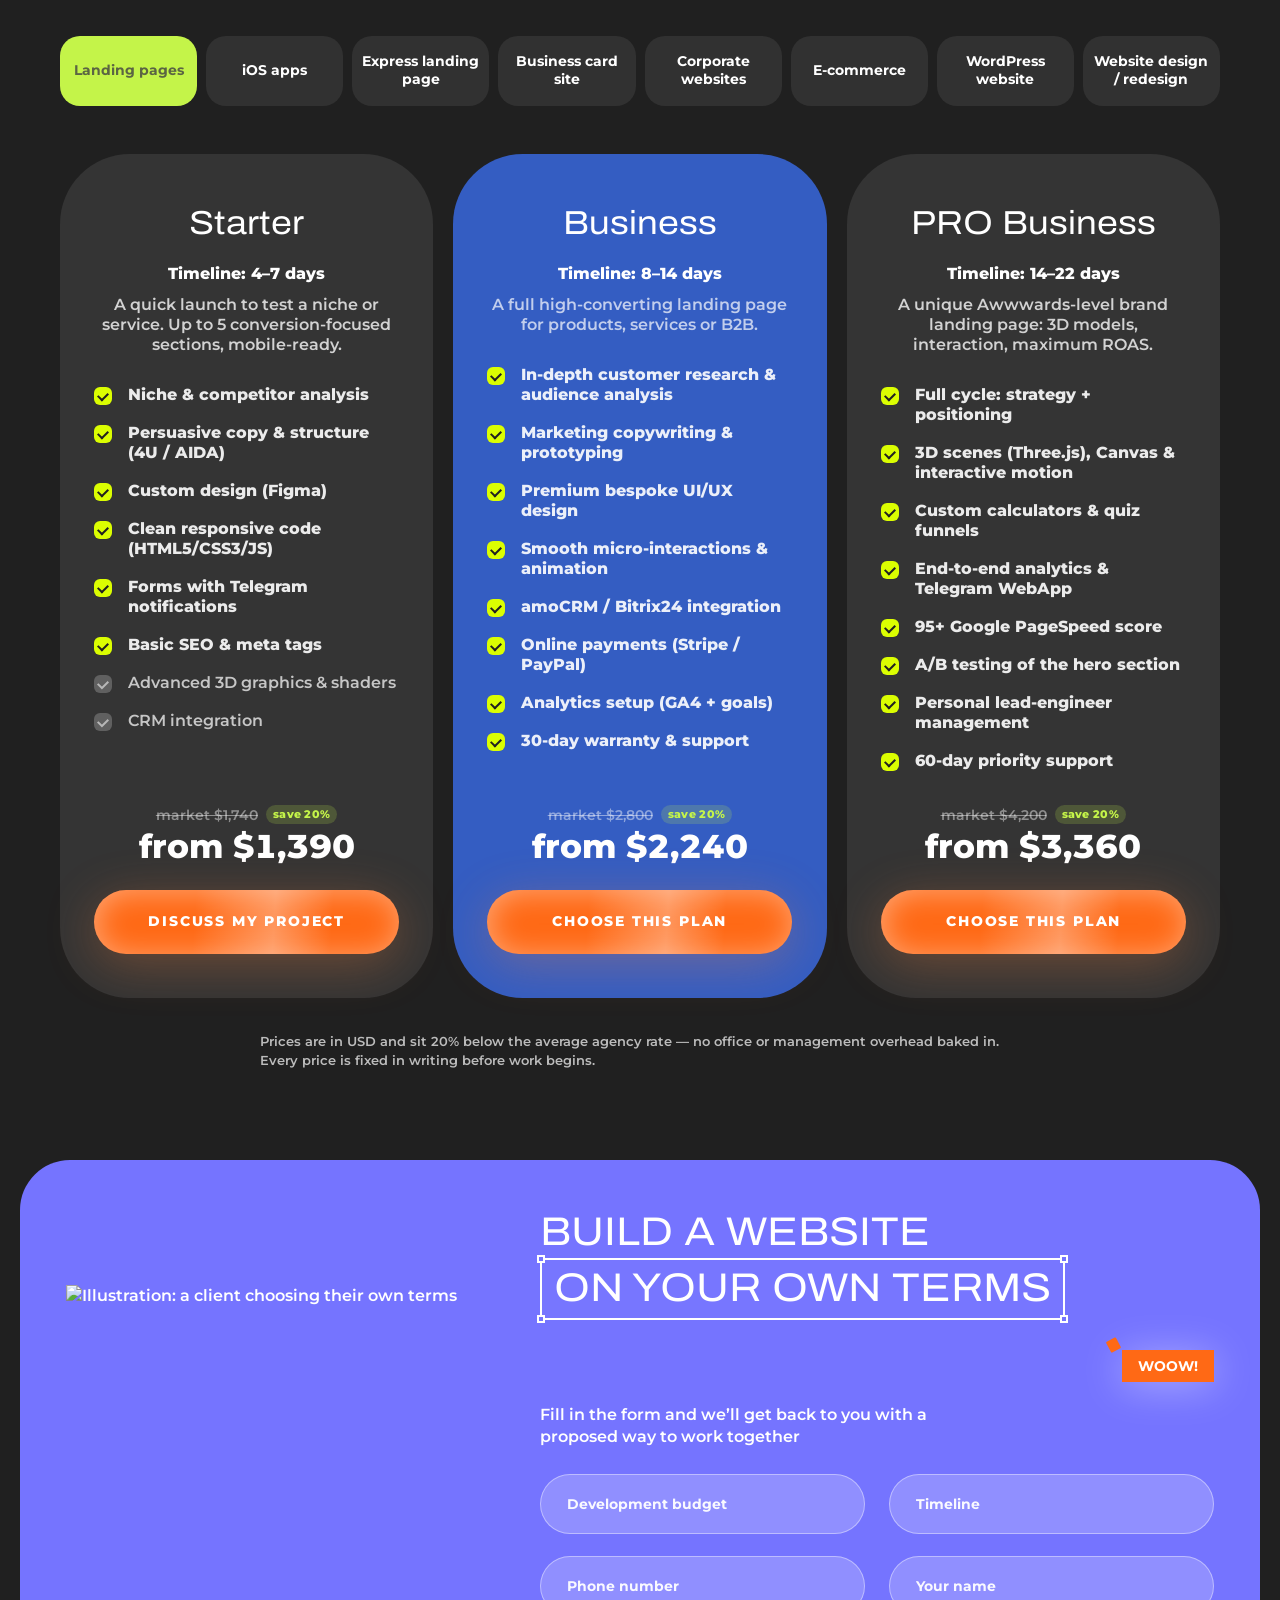
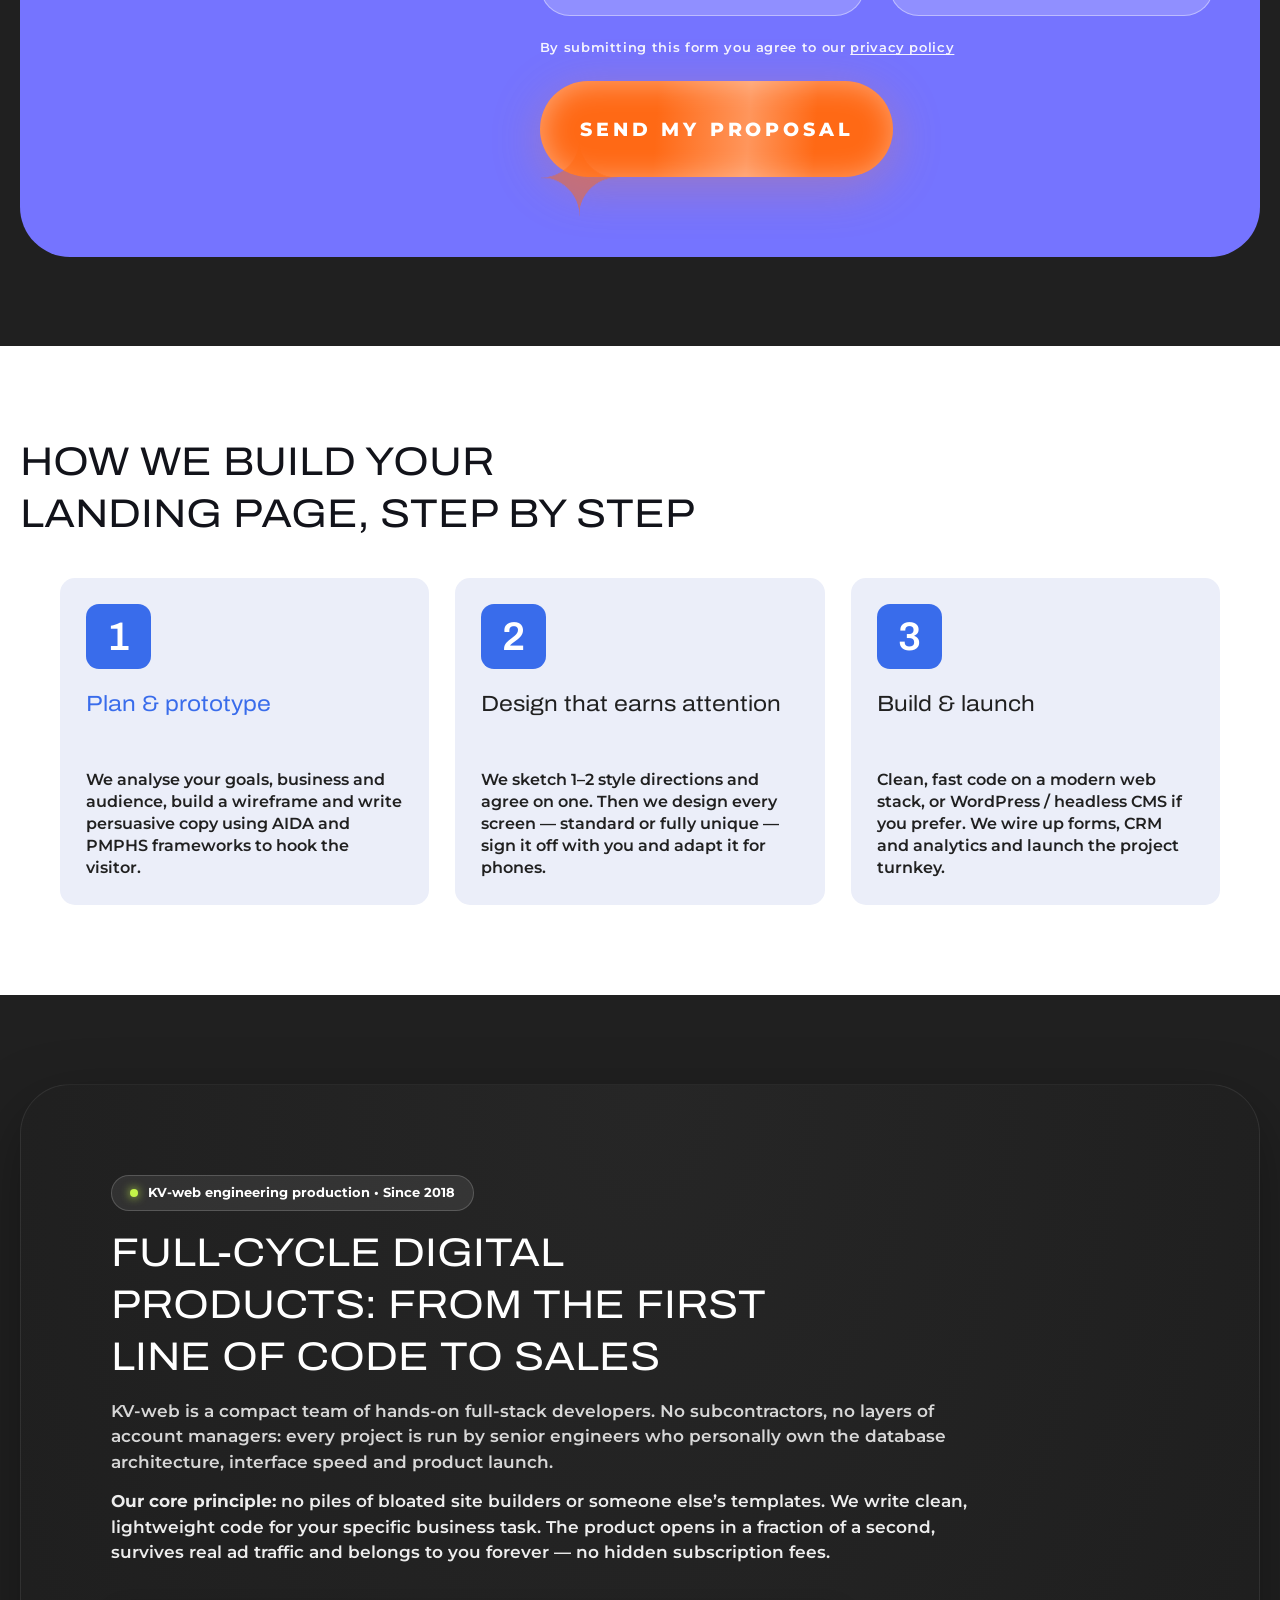
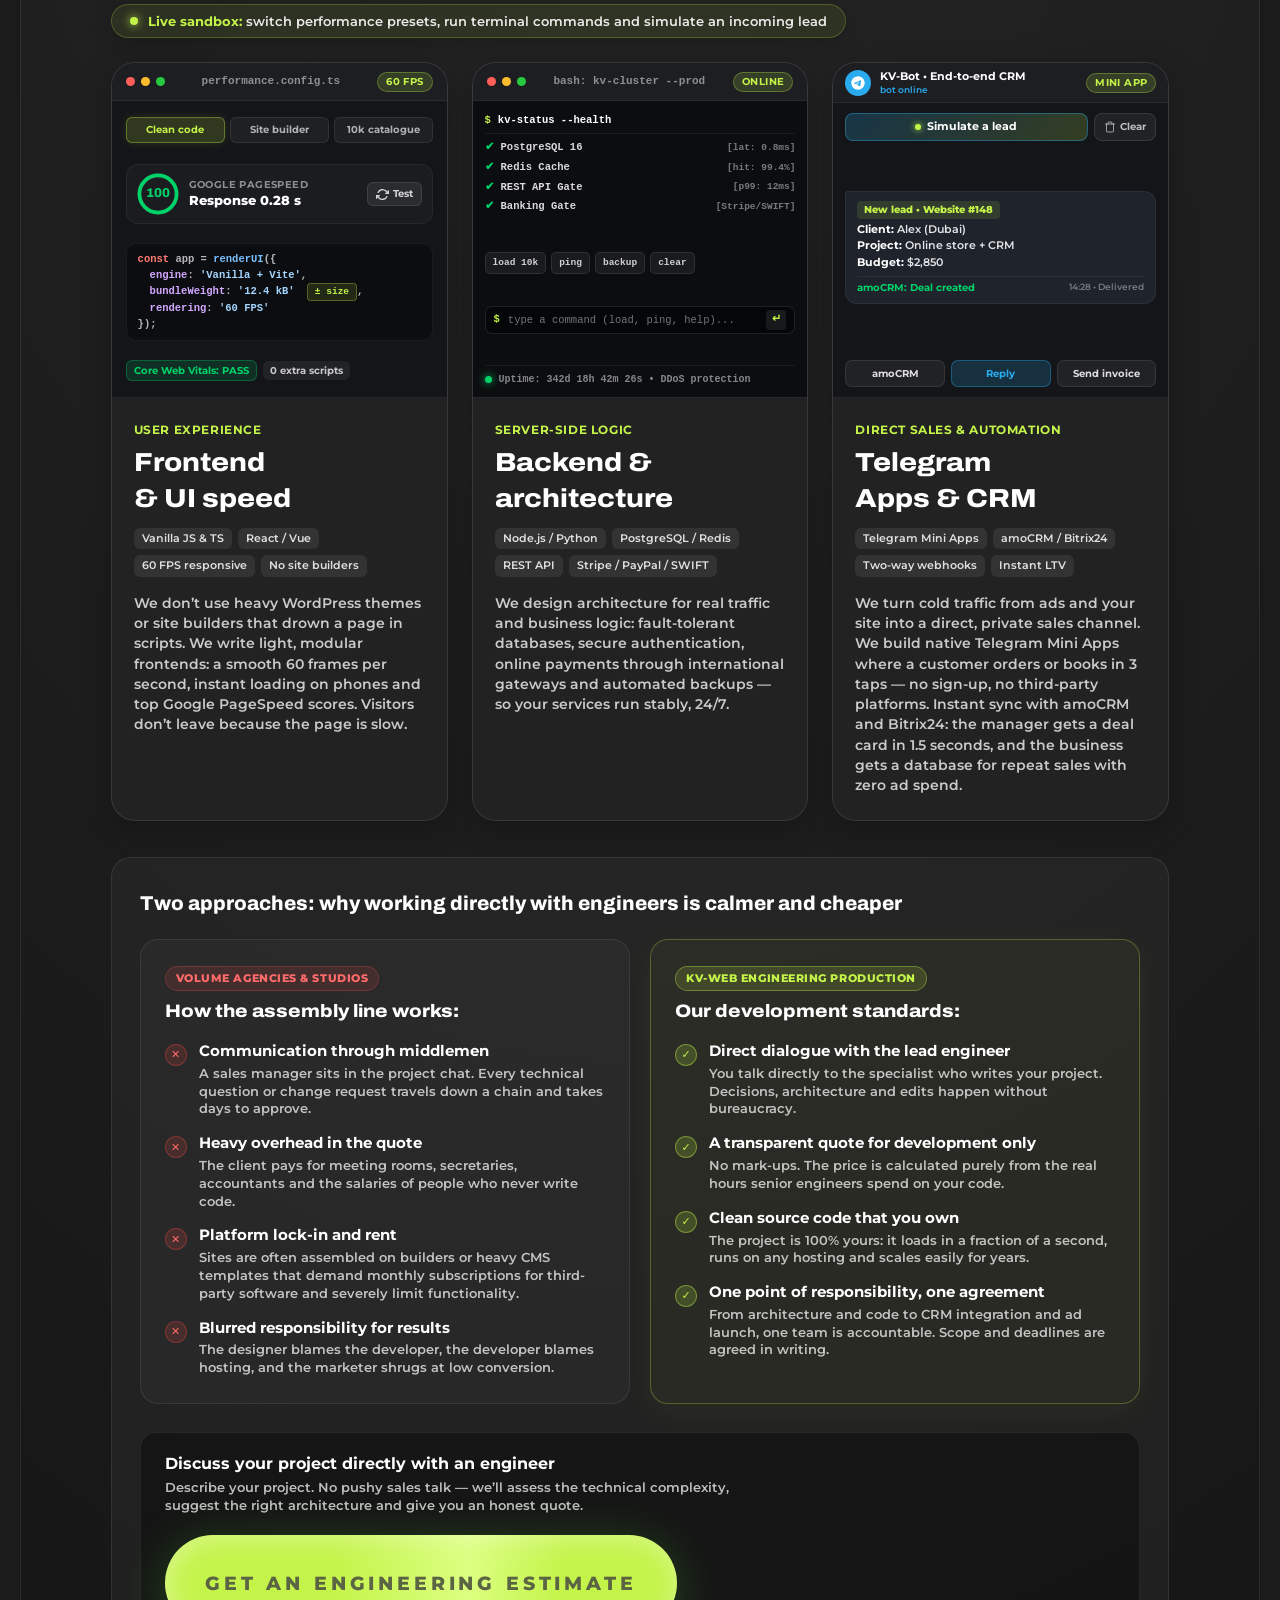
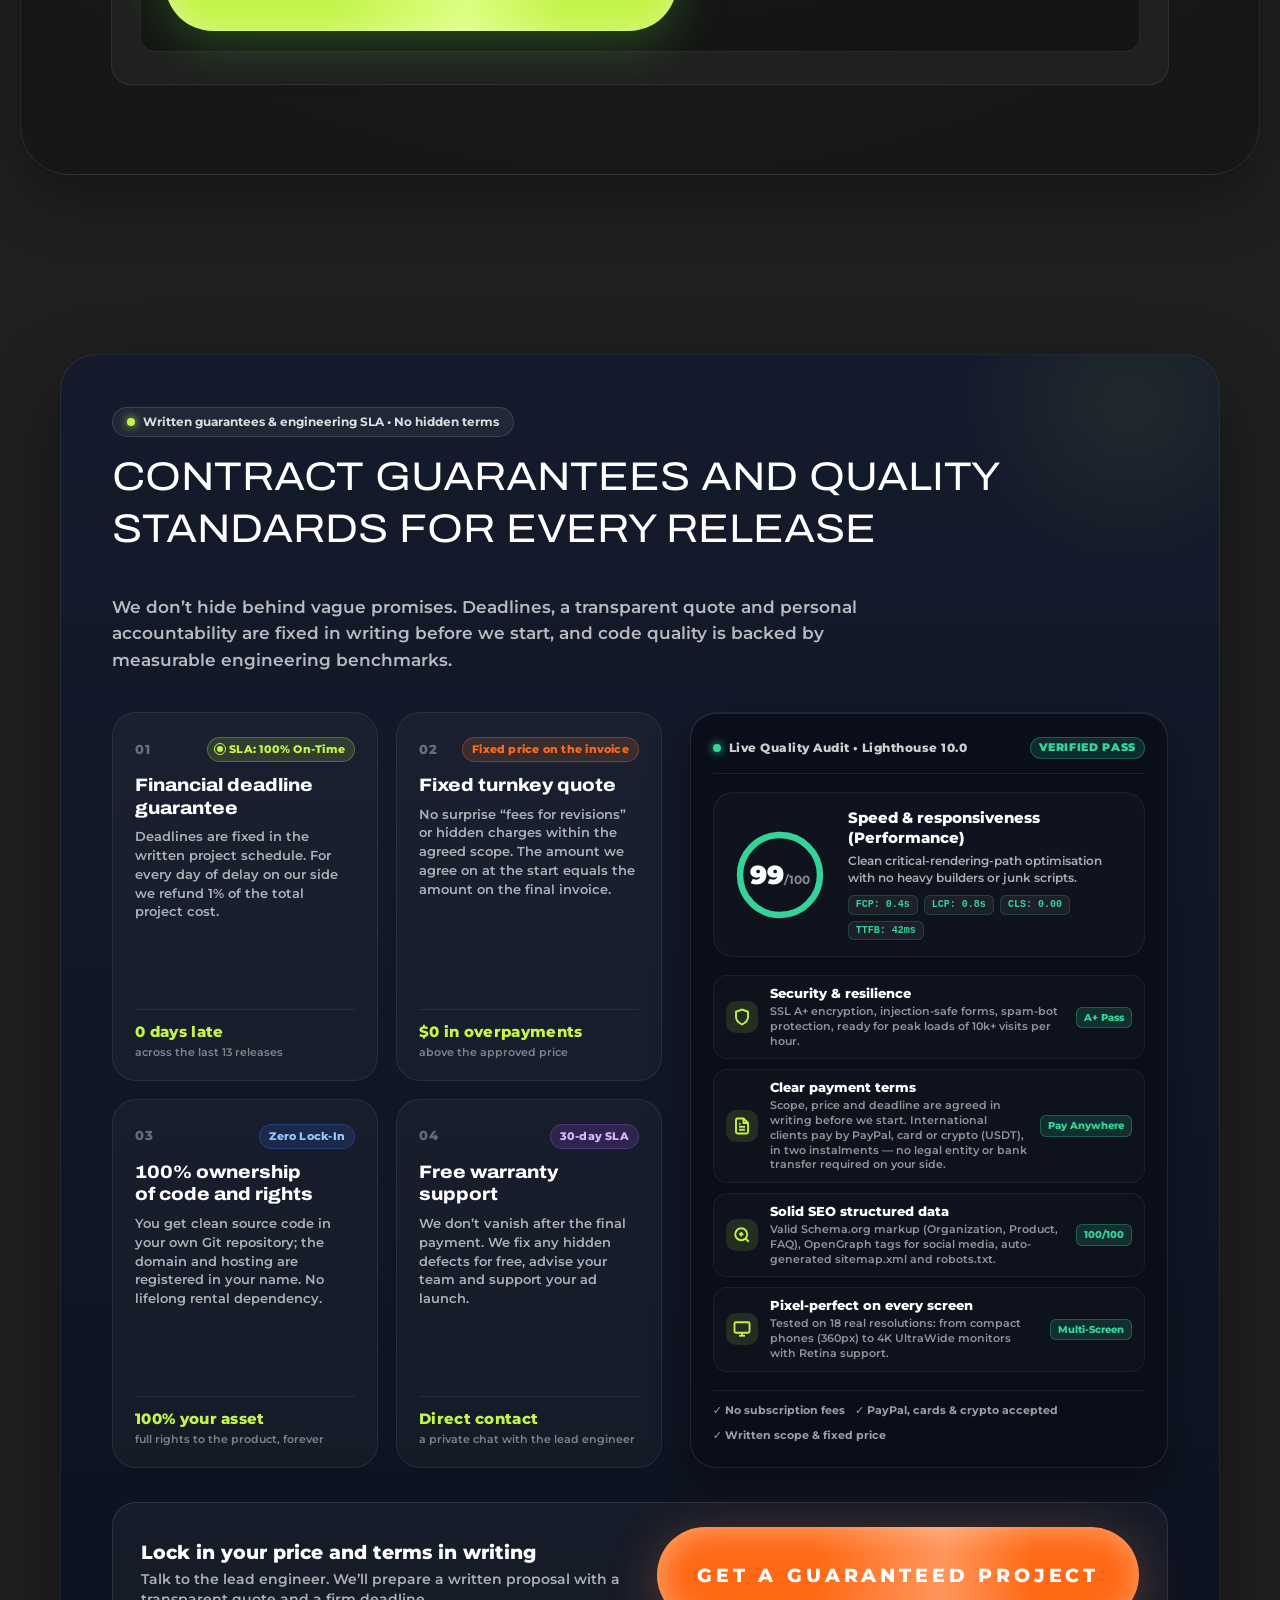
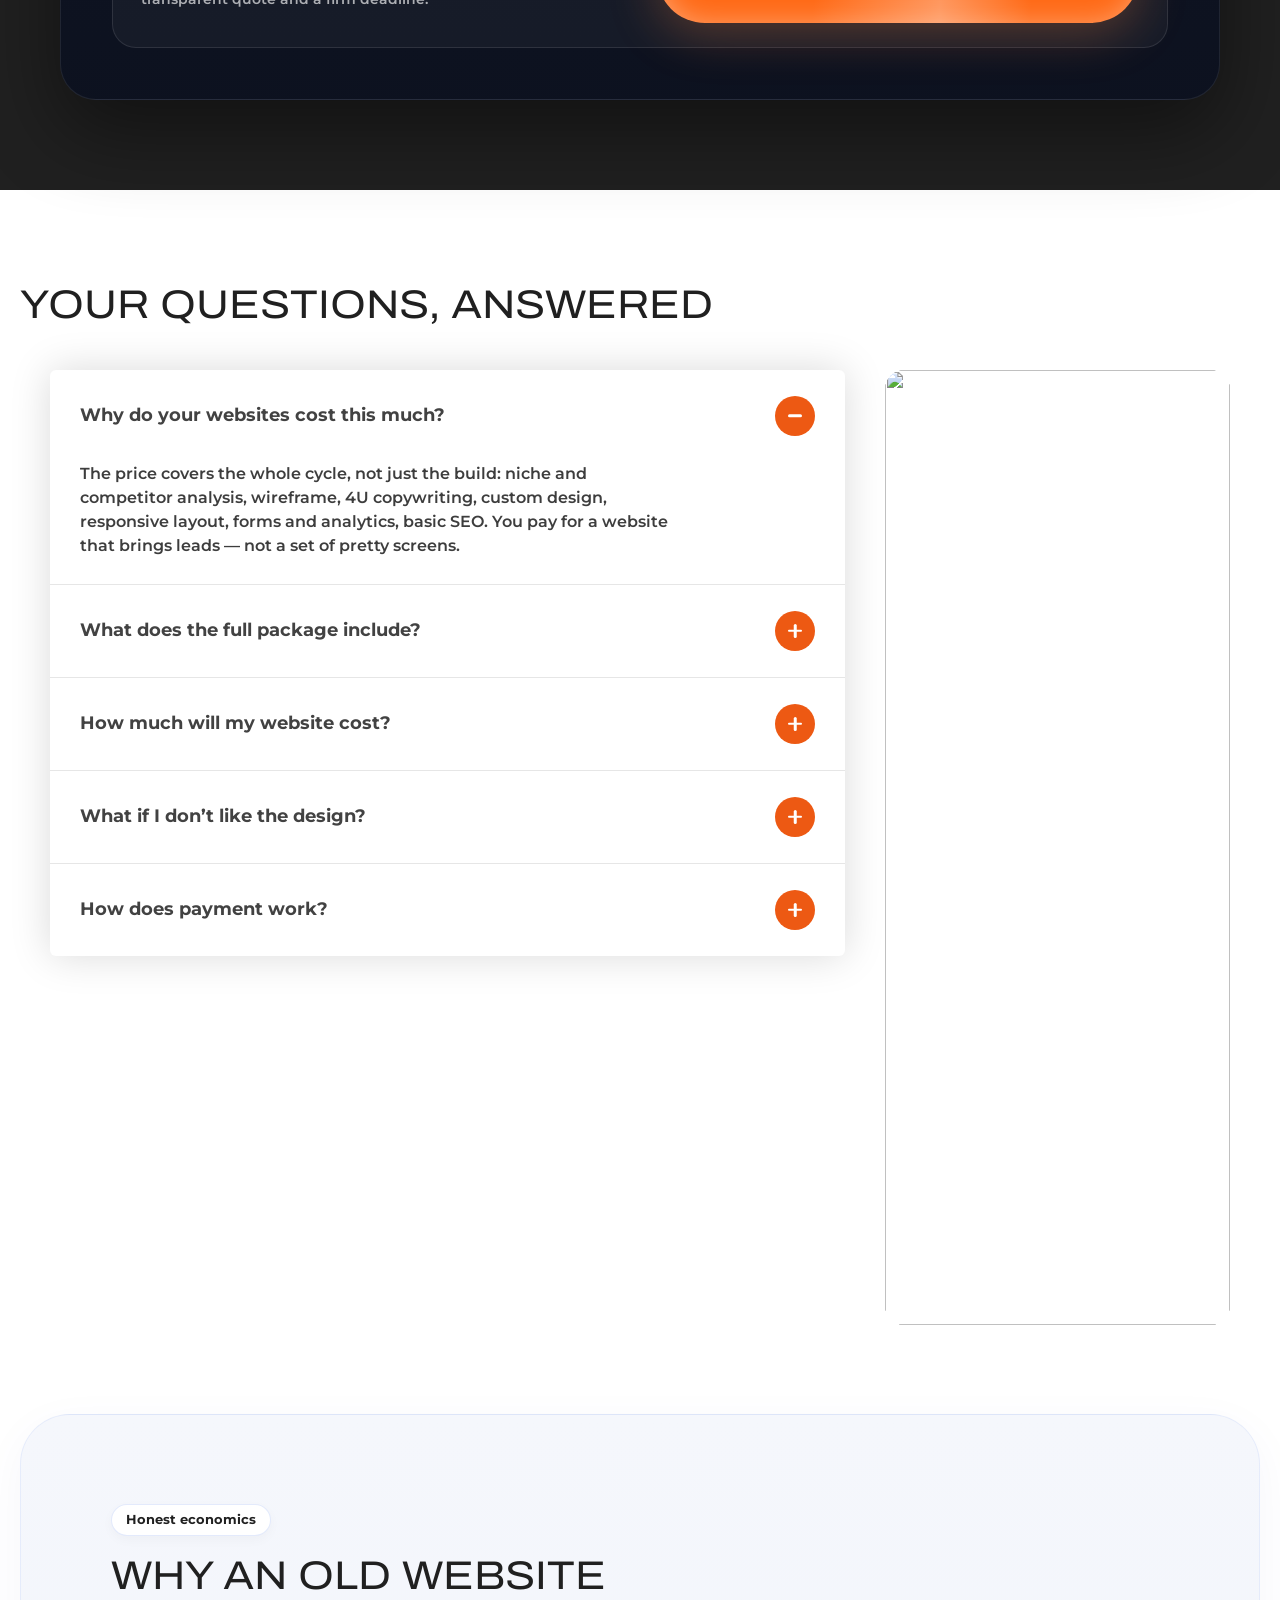
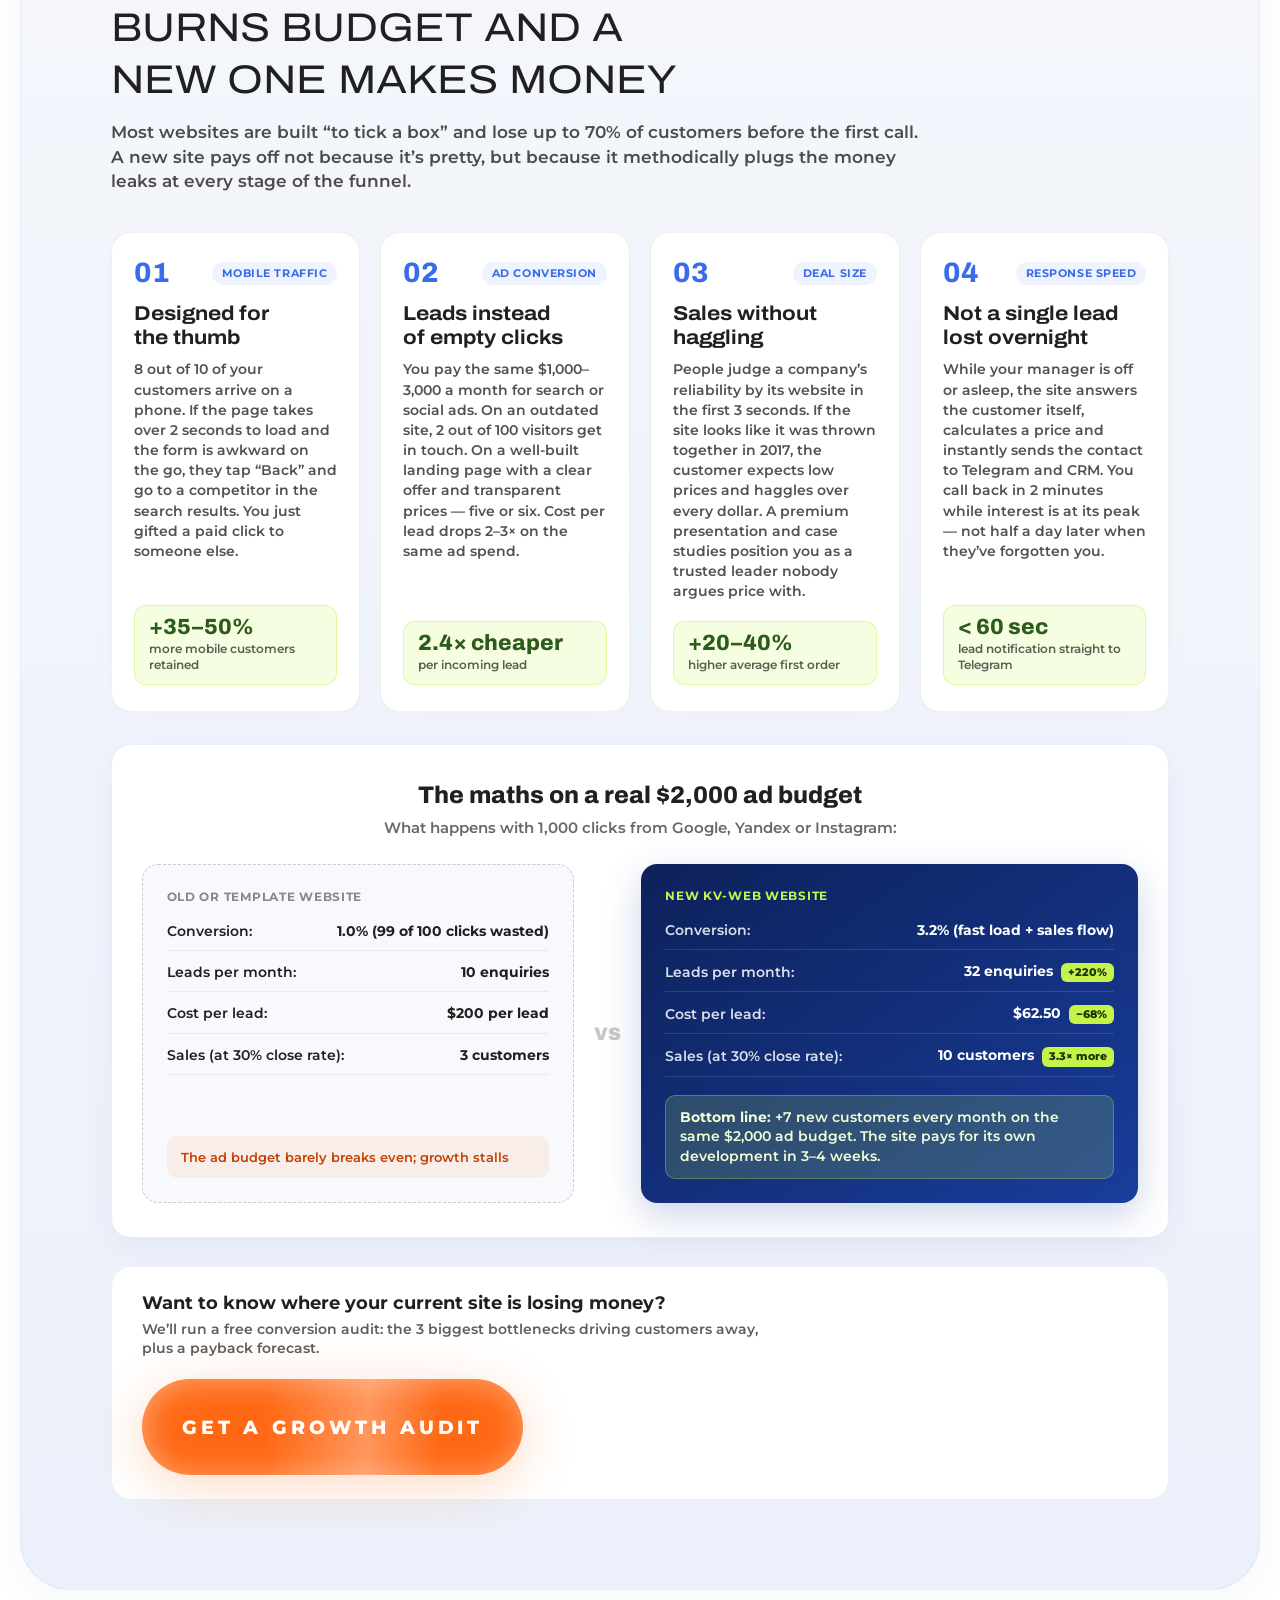
==== commit b5a9a03a: "fix: карусель кейсов (вложенность разметки, мобилка) и правки текста Карусель: правая стрелка, прогр" ====
--- a/landing/index.html
+++ b/landing/index.html
@@ -15,7 +15,7 @@
 <meta property="og:locale" content="ru_BY" data-i18n-content="meta.og-locale">
 <meta property="og:site_name" content="KV-web">
 <meta data-i18n-content="meta.og-title" property="og:title" content="Создание сайтов в Беларуси от 3 дней">
-<meta data-i18n-content="meta.og-description" property="og:description" content="Уже более 4 лет помогаем компаниям увеличить прибыль с помощью индивидуальных сайтов под ключ.">
+<meta data-i18n-content="meta.og-description" property="og:description" content="С 2018 года помогаем компаниям увеличить прибыль с помощью индивидуальных сайтов под ключ.">
 <meta property="og:image" content="img/5a64a498352c.webp">
 <link rel="preconnect" href="https://fonts.googleapis.com">
 <link rel="preconnect" href="https://fonts.gstatic.com" crossorigin>
@@ -87,7 +87,7 @@
     <div class="hero__card" data-hero>
       <div class="hero__text">
         <h1 class="hero__h1"><span class="line"><span data-i18n="hero.sozdanie-saytov">Создание сайтов</span></span><span class="line"><span data-i18n="hero.v-belarusi">в Беларуси</span></span><span class="line"><span data-i18n="hero.ot-3-dney" class="hero__accent-days">от 3 дней</span></span></h1>
-        <p data-i18n="hero.uzhe-bolee-4-let" class="hero__lead" data-hero-el>Уже более 4 лет мы помогаем компаниям увеличить прибыль и быть более узнаваемыми на рынке с помощью разработки индивидуальных сайтов под ключ</p>
+        <p data-i18n="hero.uzhe-bolee-4-let" class="hero__lead" data-hero-el>С 2018 года мы помогаем компаниям увеличить прибыль и быть более узнаваемыми на рынке с помощью разработки индивидуальных сайтов под ключ</p>
         <a data-i18n="hero.rasschitat-stoimost-sayta" class="btn btn--orange btn--lg" href="#quiz" data-hero-el>Рассчитать стоимость сайта</a>
       </div>
       <div class="hero__pic" data-hero-el>
@@ -177,7 +177,7 @@
 <!-- ============ КВИЗ ============ -->
 <section class="quiz-sec" id="quiz">
   <div class="wrap">
-    <h2 data-i18n="quiz.poluchite-raschet-stoimosti-vashego" class="h2">Получите расчёт стоимости вашего сайта ответив на 6 вопросов</h2>
+    <h2 data-i18n="quiz.poluchite-raschet-stoimosti-vashego" class="h2">Получите расчёт стоимости вашего сайта, ответив на несколько вопросов</h2>
     <span class="star star--b quiz-sec__s1" aria-hidden="true"></span>
 
     <form class="quiz reveal" id="quizForm" novalidate>
@@ -278,7 +278,7 @@
               <p data-i18n="quiz.udobnyy-messendzher-dlya-svyazi" class="quiz__q">Удобный мессенджер для связи</p>
               <label class="opt"><input type="checkbox" name="Мессенджер" value="Telegram"><span class="opt__box"></span><span class="opt__txt">Telegram</span></label>
               <label class="opt"><input type="checkbox" name="Мессенджер" value="WhatsApp"><span class="opt__box"></span><span class="opt__txt">WhatsApp</span></label>
-              <p data-i18n="quiz.otpravlyaya-formu-vy-soglashaetes" class="consent consent--dark">Отправляя форму вы соглашаетесь на <a href="#contacts">обработку персональных данных</a></p>
+              <p data-i18n="quiz.otpravlyaya-formu-vy-soglashaetes" class="consent consent--dark">Отправляя форму, вы соглашаетесь на <a href="#contacts">обработку персональных данных</a></p>
             </div>
           </div>
         </fieldset>
@@ -314,12 +314,12 @@
         <figure class="why__pic"><img data-i18n-alt="why.alt.grafik-rosta-pribyli" src="img/f4f79d60dd78.webp" width="300" height="190" alt="График роста прибыли компании" loading="lazy" decoding="async"></figure>
         <div class="why__item">
           <h3 data-i18n="why.my-rabotaem-radi-deneg">Мы работаем ради денег</h3>
-          <p data-i18n="why.ponimaem-dlya-chego-vy">Понимаем для чего вы здесь — вы хотите зарабатывать больше, замечательно. Мы вам в этом поможем</p>
+          <p data-i18n="why.ponimaem-dlya-chego-vy">Понимаем, для чего вы здесь — вы хотите зарабатывать больше, замечательно. Мы вам в этом поможем</p>
         </div>
         <figure class="why__pic"><img data-i18n-alt="why.alt.bonusy-dlya-klientov" src="img/e3a677203633.webp" width="300" height="190" alt="Бонусы для клиентов агентства" loading="lazy" decoding="async"></figure>
         <div class="why__item">
           <h3 data-i18n="why.dlya-kazhdogo-bonusy">Для каждого <span class="accent">БОНУСЫ</span></h3>
-          <p data-i18n="why.my-vsegda-staraemsya-dat">Мы всегда стараемся дать больше, т.к понимаем, что сарафанка приводит больше всего клиентов</p>
+          <p data-i18n="why.my-vsegda-staraemsya-dat">Мы всегда стараемся дать больше, т.к. понимаем, что сарафанка приводит больше всего клиентов</p>
         </div>
       </div>
     </div>
@@ -533,7 +533,7 @@
                 </p>
                 <div class="case__result">
                   <span class="case__result-icon">🏗️</span>
-                  <span data-i18n="types.rezultat-potok-tselevyh-b2b">Результат: поток целевых B2B-заявок на ангары вырос в 3.2 раза, стоимость замера отсеяна до нуля</span>
+                  <span data-i18n="types.rezultat-potok-tselevyh-b2b">Результат: поток целевых B2B-заявок на ангары вырос в 3.2 раза, расходы на выезд замерщика сведены к нулю</span>
                 </div>
                 <div class="case__foot">
                   <div class="case__tags">
@@ -914,21 +914,18 @@
           </div>
         </div>
 
-        </div>
-        </div>
-
-    <!-- Кнопка ВПРАВО: расположена справа от карточек с расстоянием -->
-    <button data-i18n-aria-label="types.label.sleduyuschiy-proekt" data-i18n-title="types.label.sleduyuschiy-proekt" class="cases-btn cases-btn--next js-cases-next" id="casesSideNext" type="button" aria-label="Следующий проект" title="Следующий проект">
-      <svg width="24" height="24" viewBox="0 0 24 24" fill="none" stroke="currentColor" stroke-width="2.5" stroke-linecap="round" stroke-linejoin="round"><path d="M9 18l6-6-6-6"/></svg>
-    </button>
-  </div>
-
-  <!-- Прогрессбар и точки управления -->
-  <div class="cases__progress-bar">
-    <div class="cases__progress-fill" id="casesProgress"></div>
-  </div>
-  <div data-i18n-aria-label="types.label.tochki-navigatsii-karuseli" class="cases__dots" id="casesDots" aria-label="Точки навигации карусели"></div>
-</div>
+        <!-- Кнопка ВПРАВО: расположена справа от карточек с расстоянием -->
+        <button data-i18n-aria-label="types.label.sleduyuschiy-proekt" data-i18n-title="types.label.sleduyuschiy-proekt" class="cases-btn cases-btn--next js-cases-next" id="casesSideNext" type="button" aria-label="Следующий проект" title="Следующий проект">
+          <svg width="24" height="24" viewBox="0 0 24 24" fill="none" stroke="currentColor" stroke-width="2.5" stroke-linecap="round" stroke-linejoin="round"><path d="M9 18l6-6-6-6"/></svg>
+        </button>
+      </div>
+
+      <!-- Прогрессбар и точки управления -->
+      <div class="cases__progress-bar">
+        <div class="cases__progress-fill" id="casesProgress"></div>
+      </div>
+      <div data-i18n-aria-label="types.label.tochki-navigatsii-karuseli" class="cases__dots" id="casesDots" aria-label="Точки навигации карусели"></div>
+    </div>
 
     <p data-i18n="types.po-vybrannomu-napravleniyu-keysy" class="cases__empty" hidden>По выбранному направлению кейсы скоро появятся — напишите нам, покажем свежие примеры прямо в переписке.</p>
 
@@ -958,7 +955,7 @@
             <label class="opt"><input type="checkbox" name="Мессенджер" value="Telegram"><span class="opt__box"></span><span class="opt__txt">Telegram</span></label>
             <label class="opt"><input type="checkbox" name="Мессенджер" value="WhatsApp"><span class="opt__box"></span><span class="opt__txt">WhatsApp</span></label>
           </div>
-          <p data-i18n="quiz.otpravlyaya-formu-vy-soglashaetes" class="consent">Отправляя форму вы соглашаетесь на <a href="#contacts">обработку персональных данных</a></p>
+          <p data-i18n="quiz.otpravlyaya-formu-vy-soglashaetes" class="consent">Отправляя форму, вы соглашаетесь на <a href="#contacts">обработку персональных данных</a></p>
           <button data-i18n="audit.poluchit-audit-sayta" class="btn btn--lime btn--lg" type="submit">Получить аудит сайта</button>
           <p class="formmsg" role="status" aria-live="polite"></p>
         </form>
@@ -987,7 +984,7 @@
       <article class="scard">
         <img class="scard__ico" src="img/443ac8e852b2.webp" width="71" height="71" alt="" loading="lazy" decoding="async">
         <h3 data-i18n="promo.prodvizhenie-sayta-na-google">Продвижение сайта на Google</h3>
-        <p data-i18n="promo.vyvodim-vashi-zaprosy-v">Выводим ваши запросы в топ-10, с помощью проверенных инструментов SEO оптимизации</p>
+        <p data-i18n="promo.vyvodim-vashi-zaprosy-v">Выводим ваши запросы в топ-10 с помощью проверенных инструментов SEO оптимизации</p>
         <a data-i18n="promo.podrobnee" class="btn btn--lime btn--xs" href="#offer">Подробнее</a>
       </article>
 
@@ -1001,7 +998,7 @@
       <article class="scard">
         <img class="scard__ico" src="img/7186ad084cd9.webp" width="71" height="71" alt="" loading="lazy" decoding="async">
         <h3 data-i18n="quiz.targetirovannaya-reklama">Таргетированная реклама</h3>
-        <p data-i18n="promo.samyy-bystryy-sposob-privlecheniya">Самый быстрый способ привлечения трафика на сайт, начните получать первые заявки</p>
+        <p data-i18n="promo.samyy-bystryy-sposob-privlecheniya">Самый быстрый способ привлечения трафика на сайт — начните получать первые заявки</p>
         <a data-i18n="promo.podrobnee" class="btn btn--lime btn--xs" href="#offer">Подробнее</a>
       </article>
     </div>
@@ -1111,7 +1108,7 @@
             <input data-i18n-placeholder="quiz.placeholder.nomer-telefona" class="fld" type="tel" name="Телефон" placeholder="Номер телефона" autocomplete="tel" required>
             <input data-i18n-placeholder="quiz.placeholder.vashe-imya" class="fld" type="text" name="Имя" placeholder="Ваше имя" autocomplete="name" required>
           </div>
-          <p data-i18n="quiz.otpravlyaya-formu-vy-soglashaetes" class="consent">Отправляя форму вы соглашаетесь на <a href="#contacts">обработку персональных данных</a></p>
+          <p data-i18n="quiz.otpravlyaya-formu-vy-soglashaetes" class="consent">Отправляя форму, вы соглашаетесь на <a href="#contacts">обработку персональных данных</a></p>
           <button data-i18n="offer.otpravit-predlozhenie" class="btn btn--orange btn--lg" type="submit">Отправить предложение</button>
           <p class="formmsg" role="status" aria-live="polite"></p>
         </form>
@@ -1137,7 +1134,7 @@
       <li class="step">
         <span class="step__n">2</span>
         <h3 data-i18n="steps.kruchu-verchu-zadizaynit-hochu" class="step__t">Кручу верчу, задизайнить хочу</h3>
-        <p data-i18n="steps.otrisovyvaem-1-ili-2">Отрисовываем 1 или 2 варианта стилистики сайта, согласовываем. Полностью рисуем стандартный или уникальный дизайн для вашего лендинга, согласуем с вами и адаптировем под телефоны.</p>
+        <p data-i18n="steps.otrisovyvaem-1-ili-2">Отрисовываем 1 или 2 варианта стилистики сайта, согласовываем. Полностью рисуем стандартный или уникальный дизайн для вашего лендинга, согласуем с вами и адаптируем под телефоны.</p>
       </li>
       <li class="step">
         <span class="step__n">3</span>
@@ -1658,7 +1655,7 @@
       <div class="faq__list reveal">
         <details class="acc" open>
           <summary data-i18n="faq.pochemu-vashi-sayty-stoyat">Почему ваши сайты стоят так дорого?<span class="acc__ico" aria-hidden="true"></span></summary>
-          <div class="acc__body"><p data-i18n="faq.v-tsenu-vhodit-ne">В цену входит не только вёрстка, а весь цикл: анализ ниши и конкурентов, прототип, копирайт по 4U, индивидуальный дизайн, адаптив, подключение форм и аналитики, базовое SEO. Вы платите за сайт, который приносит заявки, а не за набор красивых экранов.</p></div>
+          <div class="acc__body"><p data-i18n="faq.v-tsenu-vhodit-ne">В цену входит не только вёрстка, но и весь цикл: анализ ниши и конкурентов, прототип, копирайт по 4U, индивидуальный дизайн, адаптив, подключение форм и аналитики, базовое SEO. Вы платите за сайт, который приносит заявки, а не за набор красивых экранов.</p></div>
         </details>
         <details class="acc">
           <summary data-i18n="faq.chto-vhodit-v-polnyy">Что входит в полный комплекс услуг?<span class="acc__ico" aria-hidden="true"></span></summary>
@@ -1666,10 +1663,10 @@
         </details>
         <details class="acc">
           <summary data-i18n="faq.skolko-budet-stoit-moy">Сколько будет стоить мой сайт?<span class="acc__ico" aria-hidden="true"></span></summary>
-          <div class="acc__body"><p data-i18n="faq.lending-ot-2-270">Лендинг — от 2 270 BYN, конверсионный сайт для бизнеса — от 4 260 BYN, PRO-пакет — от 5 930 BYN. Точную сумму назовём после квиза выше: она зависит от количества блоков, сложности дизайна и нужного функционала.</p></div>
+          <div class="acc__body"><p data-i18n="faq.lending-ot-2-270">Лендинг — от 1 390 BYN, конверсионный сайт для бизнеса — от 2 240 BYN, PRO-пакет — от 3 360 BYN. Точную сумму назовём после квиза выше: она зависит от количества блоков, сложности дизайна и нужного функционала.</p></div>
         </details>
         <details class="acc">
-          <summary data-i18n="faq.a-esli-mne-ne">А если мне не понравится дизайн сайта который вы сделаете?<span class="acc__ico" aria-hidden="true"></span></summary>
+          <summary data-i18n="faq.a-esli-mne-ne">А если мне не понравится дизайн сайта, который вы сделаете?<span class="acc__ico" aria-hidden="true"></span></summary>
           <div class="acc__body"><p data-i18n="faq.do-otrisovki-my-soglasuem">До отрисовки мы согласуем 1–2 варианта стилистики, поэтому направление вы утверждаете до основной работы. Правки внутри согласованной концепции входят в стоимость.</p></div>
         </details>
         <details class="acc">
@@ -2026,7 +2023,7 @@
         <input data-i18n-placeholder="quiz.placeholder.vashe-imya" class="fld fld--light" type="text" name="Имя" placeholder="Ваше имя" autocomplete="name" required>
         <input data-i18n-placeholder="quiz.placeholder.nomer-telefona" class="fld fld--light" type="tel" name="Телефон" placeholder="Номер телефона" autocomplete="tel" required>
         <button data-i18n="cta.svyazhites-so-mnoy" class="btn btn--orange" type="submit">Свяжитесь со мной</button>
-        <p data-i18n="quiz.otpravlyaya-formu-vy-soglashaetes" class="consent consent--muted">Отправляя форму вы соглашаетесь на <a href="#contacts">обработку персональных данных</a></p>
+        <p data-i18n="quiz.otpravlyaya-formu-vy-soglashaetes" class="consent consent--muted">Отправляя форму, вы соглашаетесь на <a href="#contacts">обработку персональных данных</a></p>
         <p class="formmsg" role="status" aria-live="polite"></p>
       </form>
     </div>
--- a/landing/style.css
+++ b/landing/style.css
@@ -2985,6 +2985,16 @@
   .tune-btn { font-size: 10.5px; }
   .widget-pill, .wtag { font-size: 10.5px; }
 
+  /* Карусель кейсов: на телефоне боковые стрелки убираем (есть стрелки в шапке блока, свайп и точки),
+     иначе левая отъедает колонку и сжимает карточку, а правая падает под карусель */
+  .cases-btn { display: none; }
+  .cases-carousel__row { display: block; }
+  /* бейджи под картинкой, а не поверх неё — в две строки они закрывали половину превью */
+  .case__media { display: flex; flex-direction: column; aspect-ratio: auto; }
+  .case__media .case__img { aspect-ratio: 16 / 9; object-fit: cover; }
+  .case__badges { position: static; padding: 10px 10px 4px; flex-wrap: wrap; justify-content: flex-start; align-items: flex-start; }
+  .case__badge-stack, .case__badge-metric { white-space: nowrap; max-width: 100%; overflow: hidden; text-overflow: ellipsis; }
+
   /* ROI 2x2: колонки грида не должны раздуваться длинными словами (на 320px давало горизонтальный скролл) */
   .profit__col { min-width: 0; }
 }
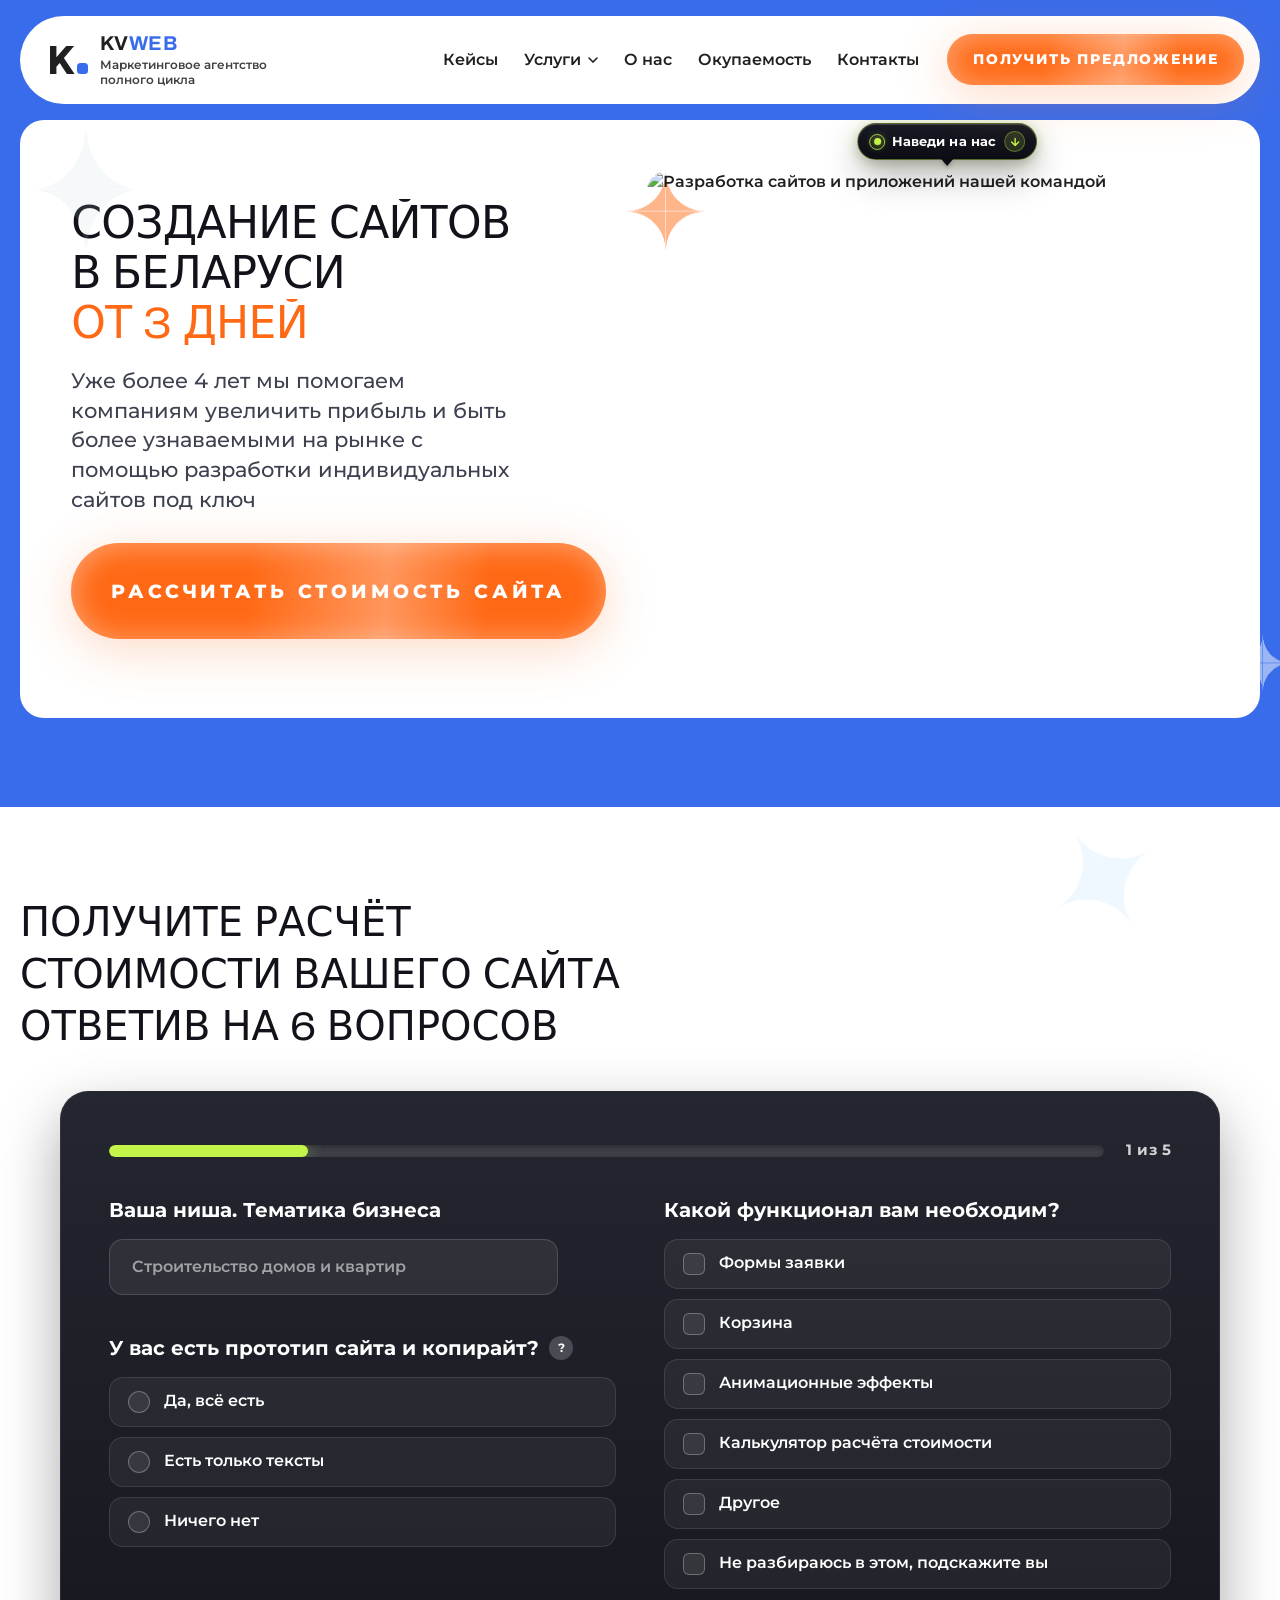
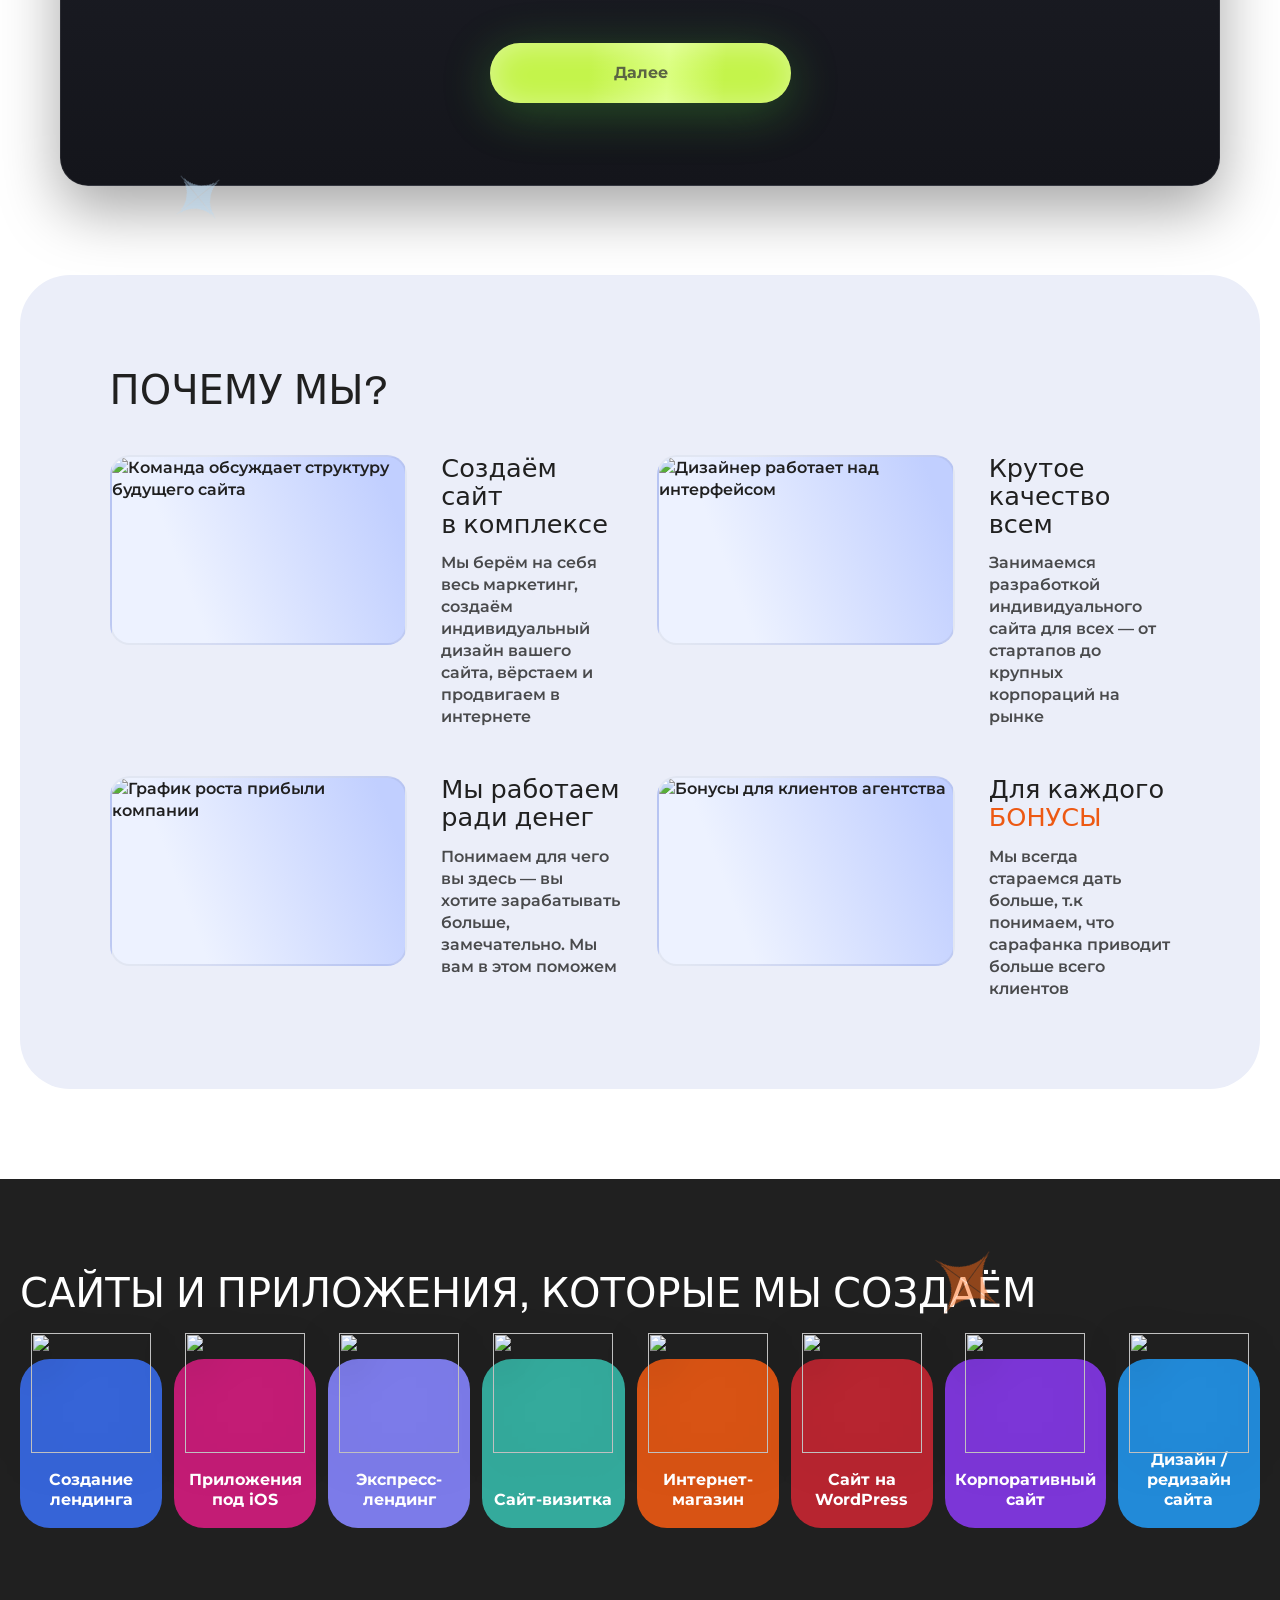
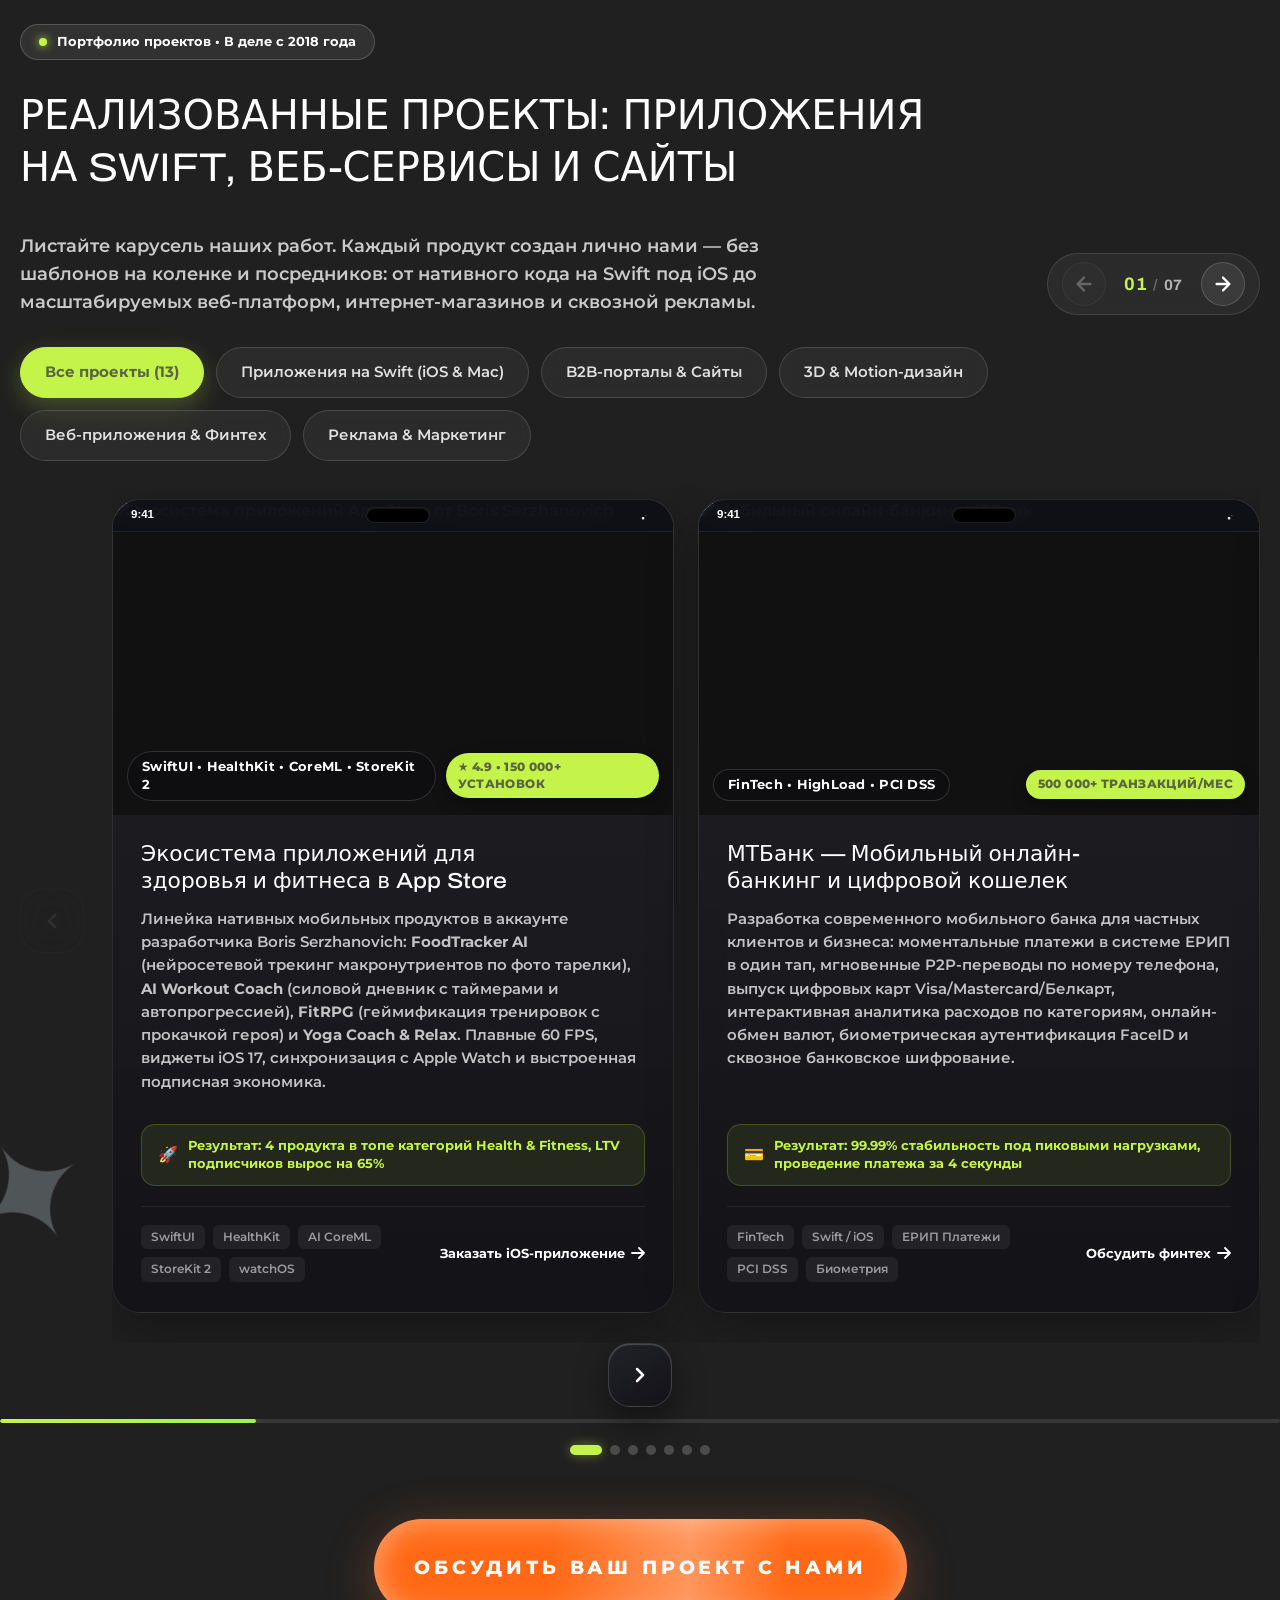
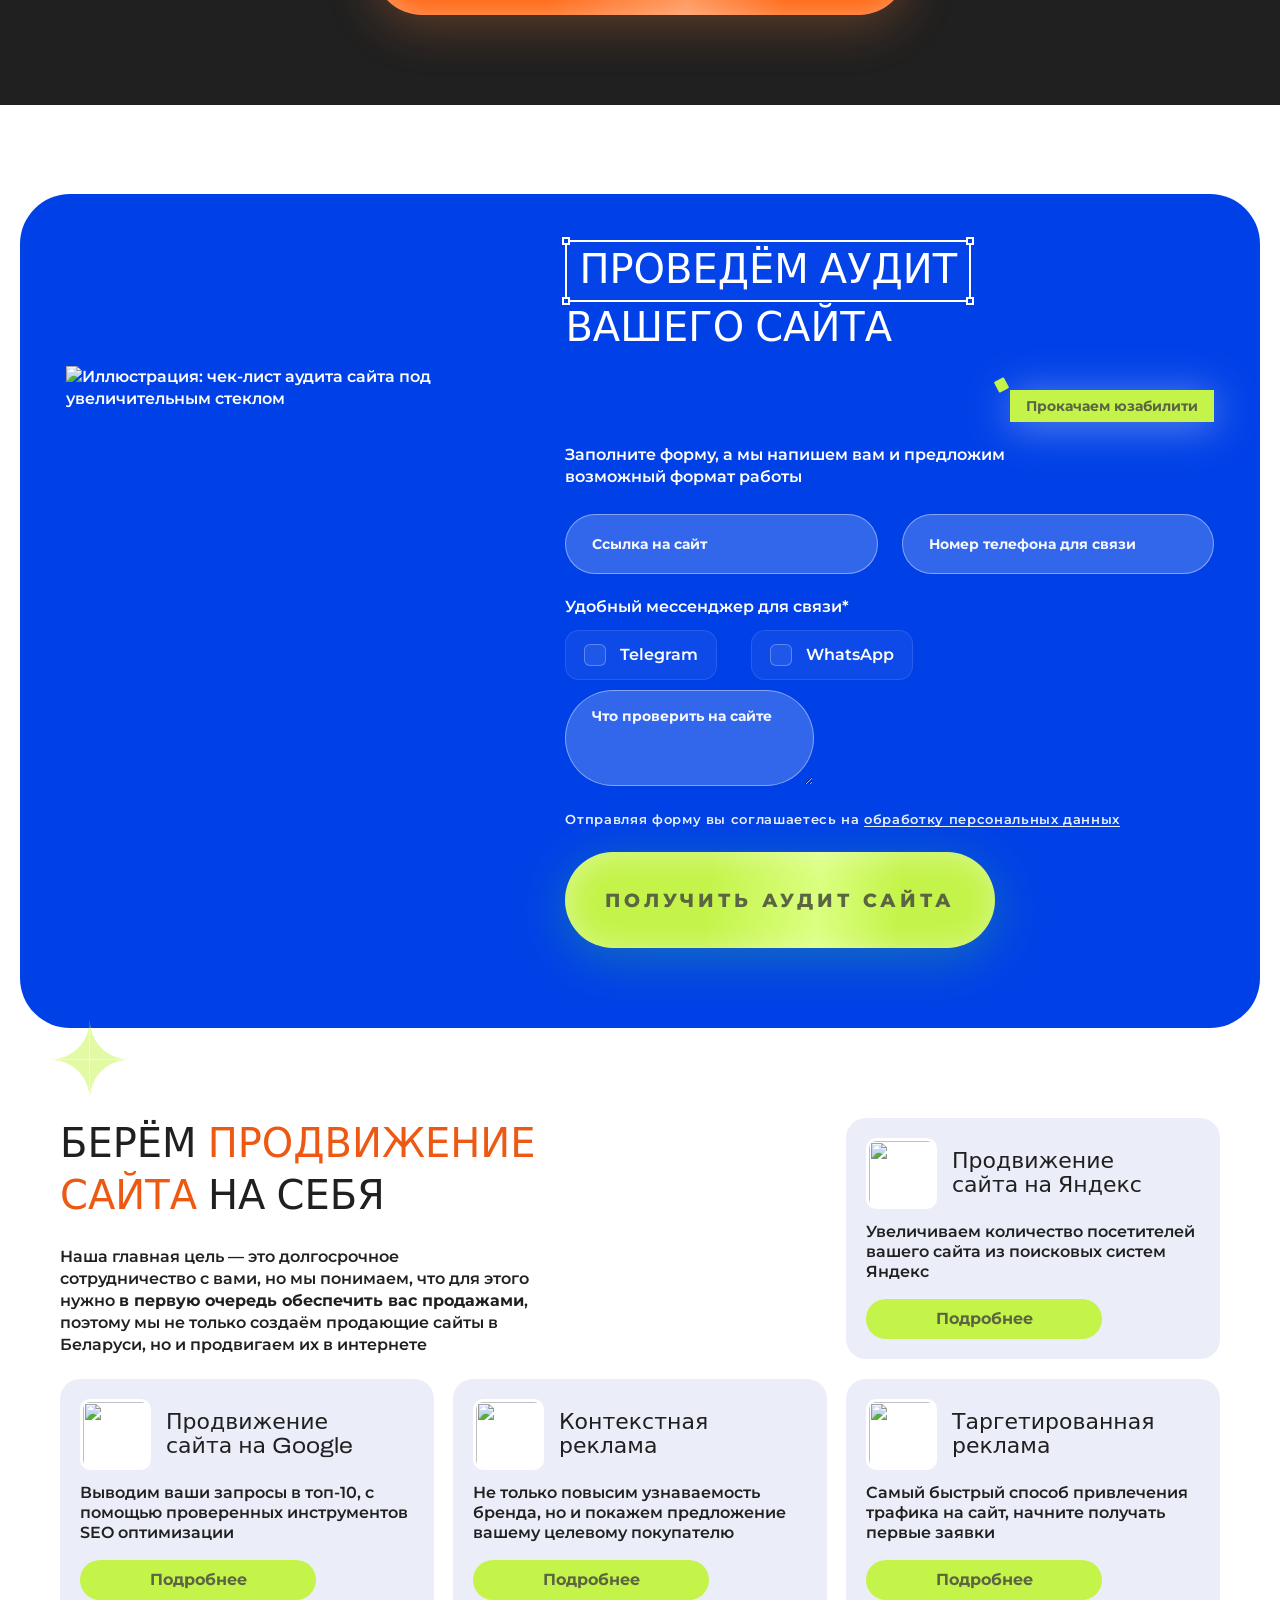
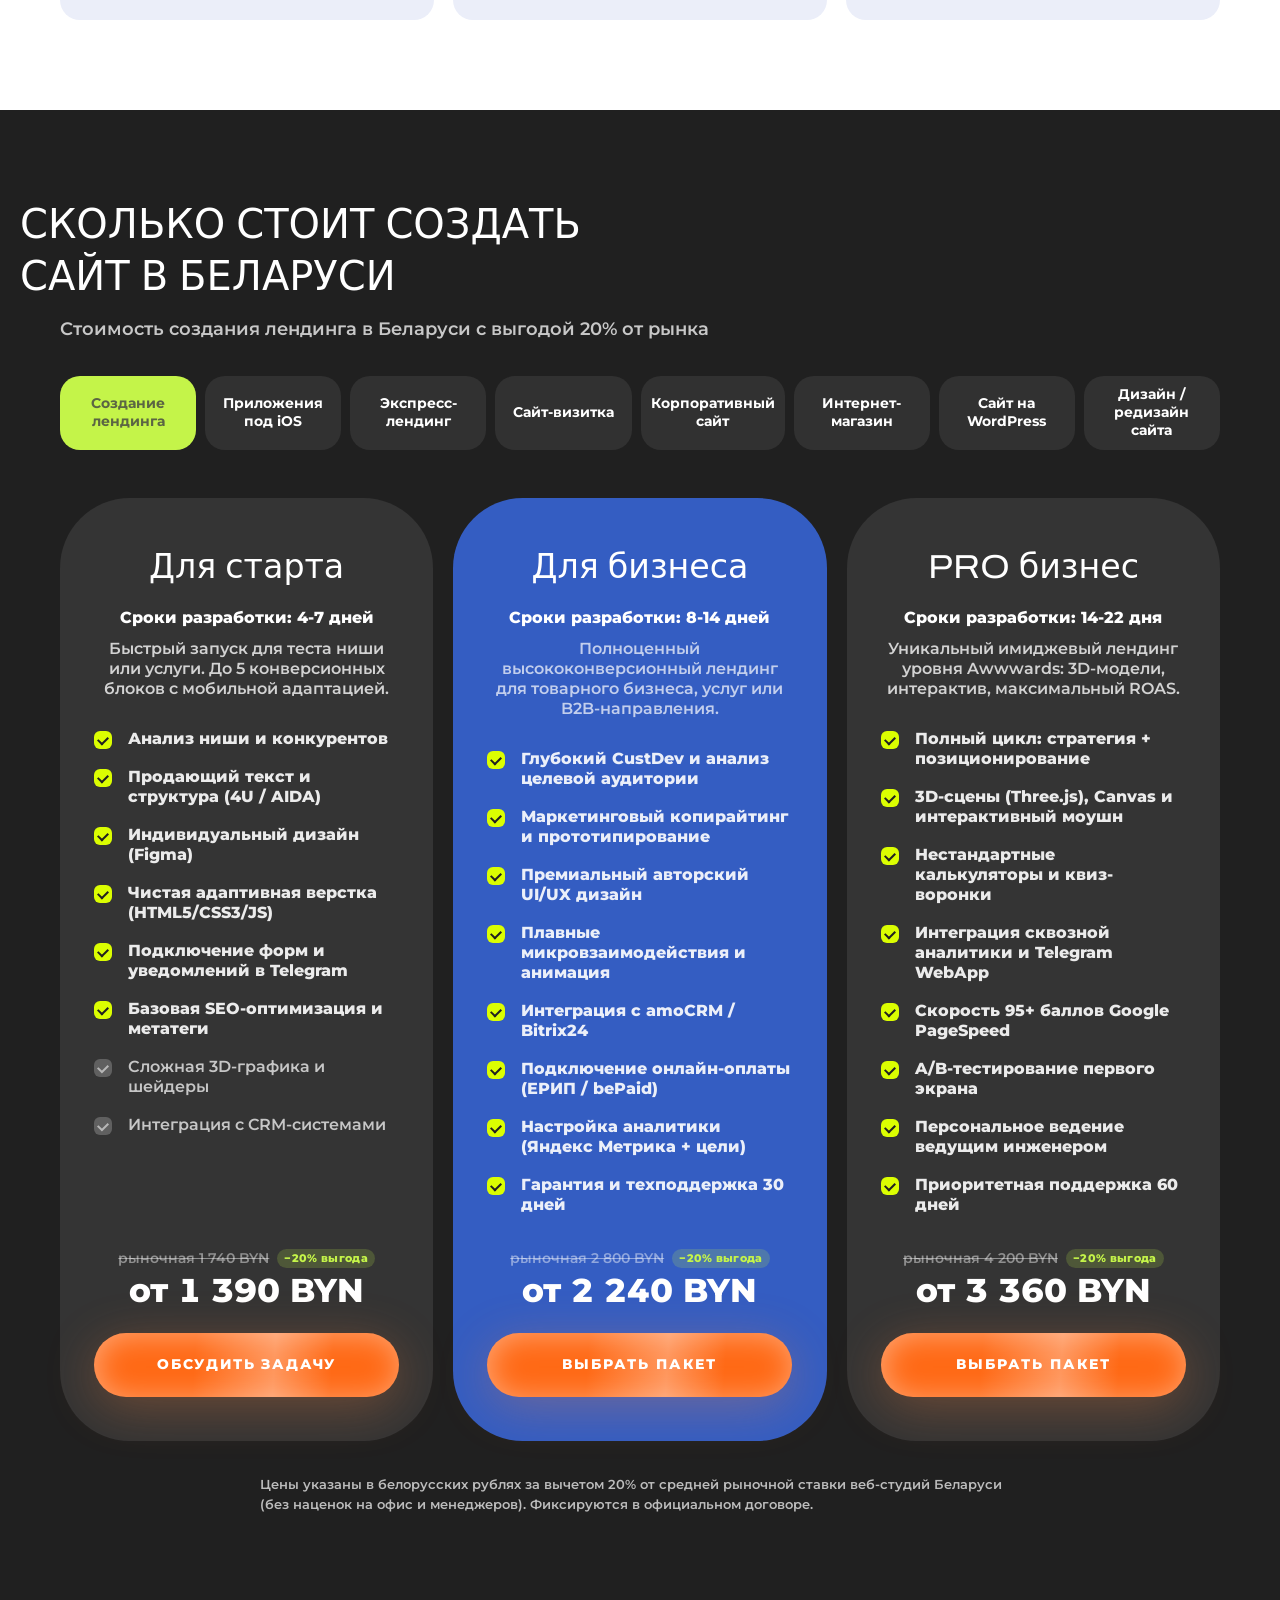
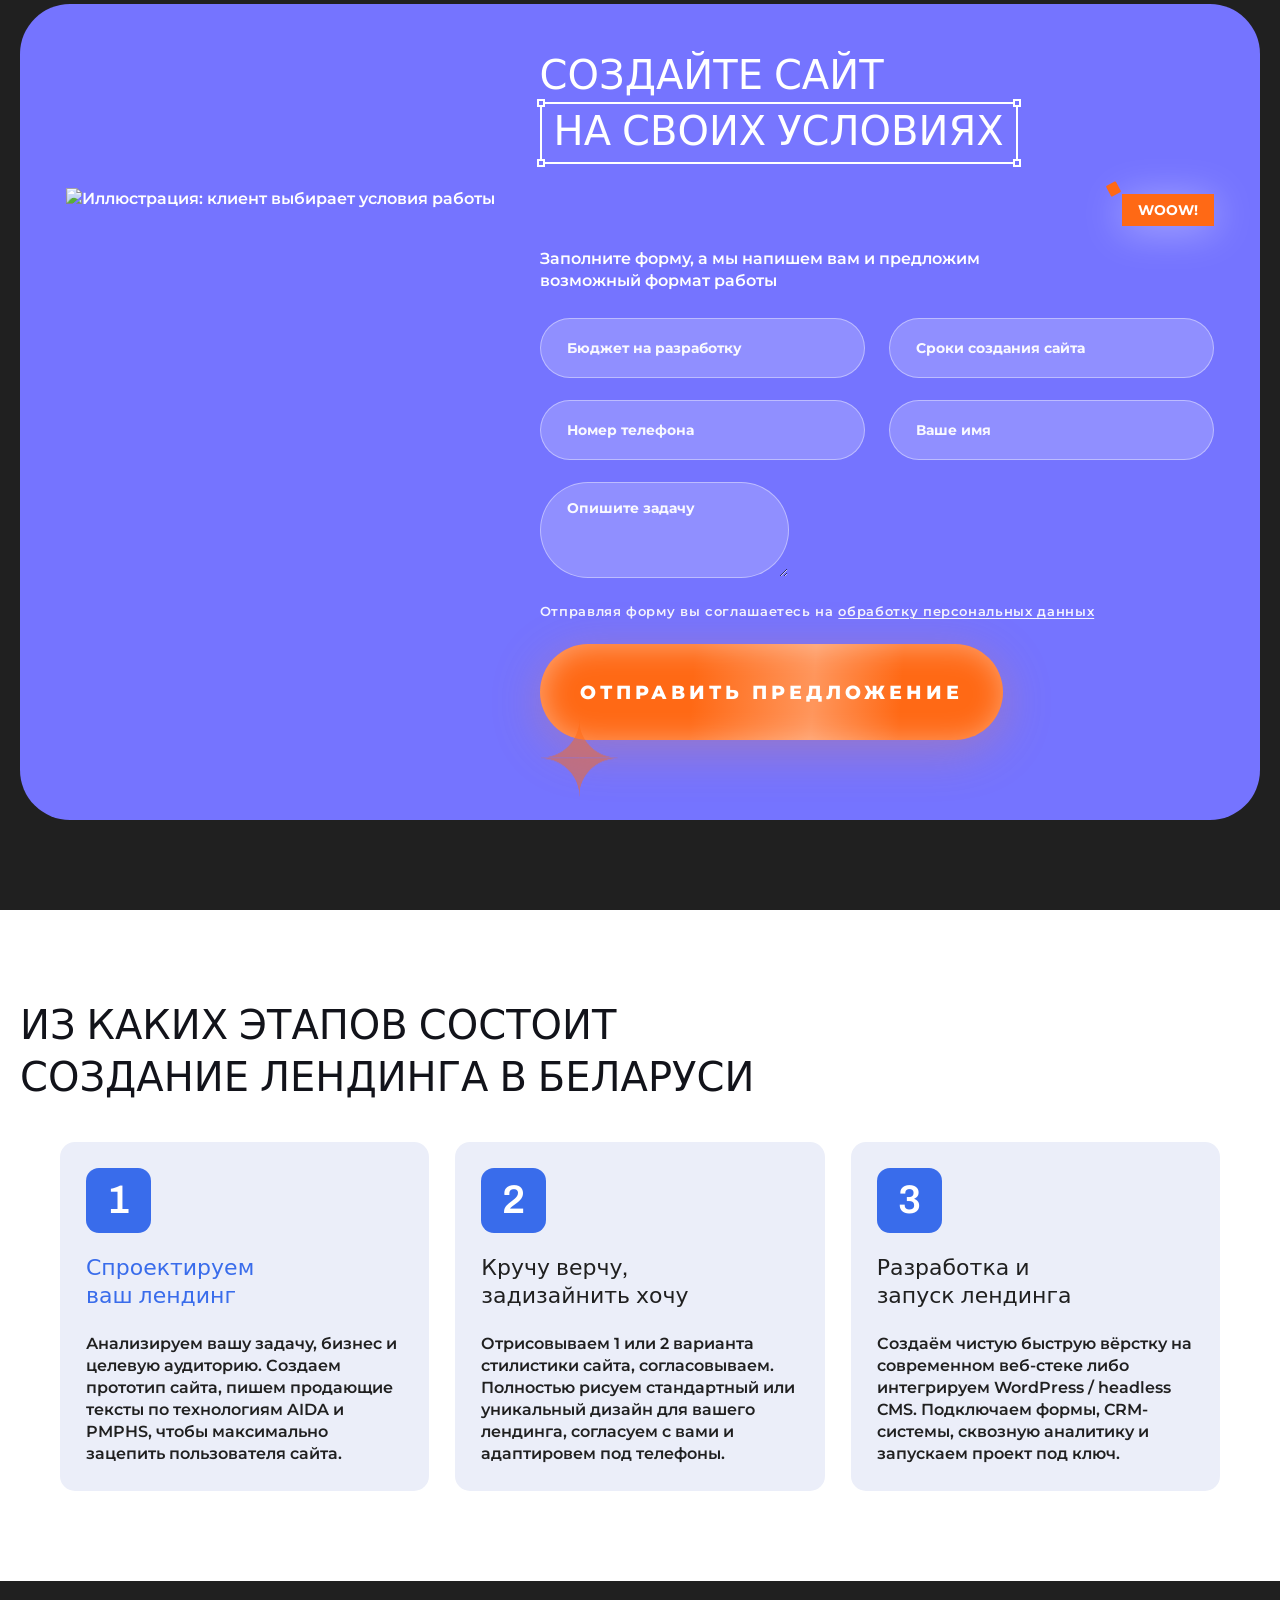
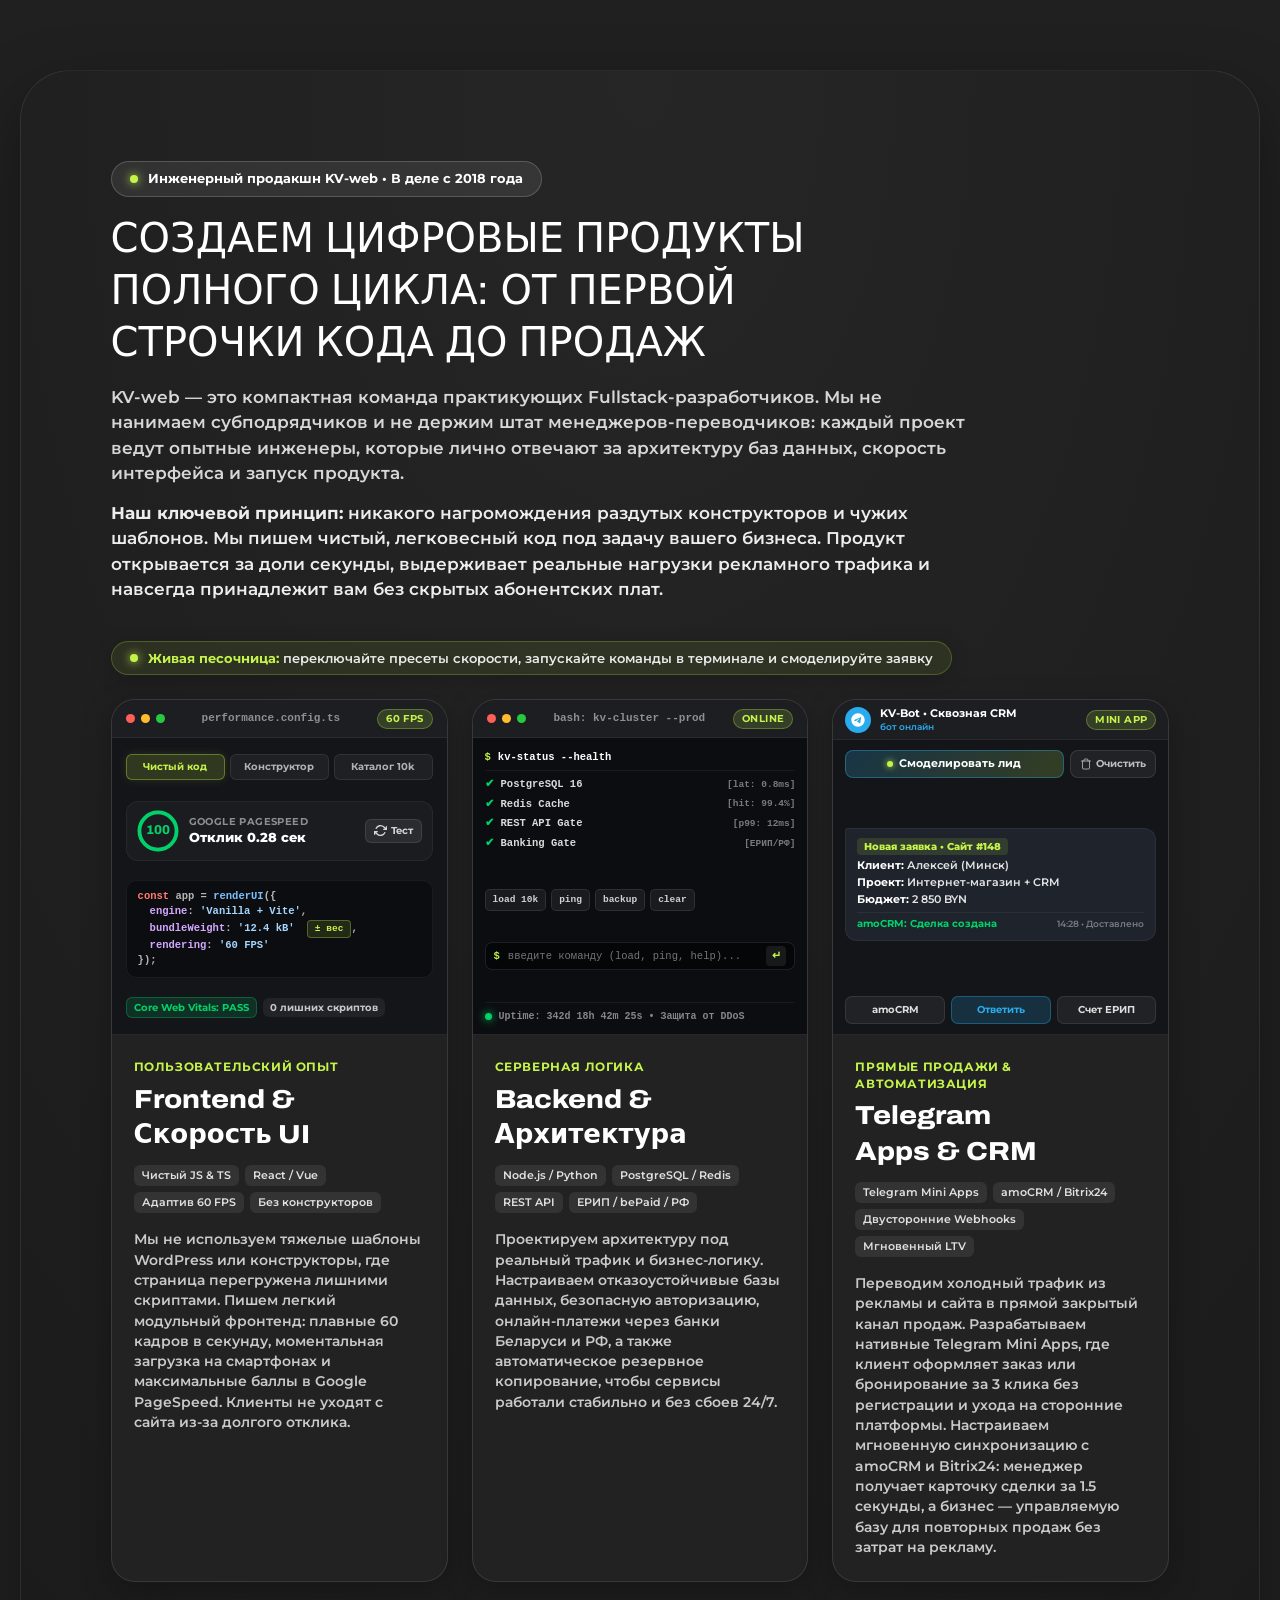
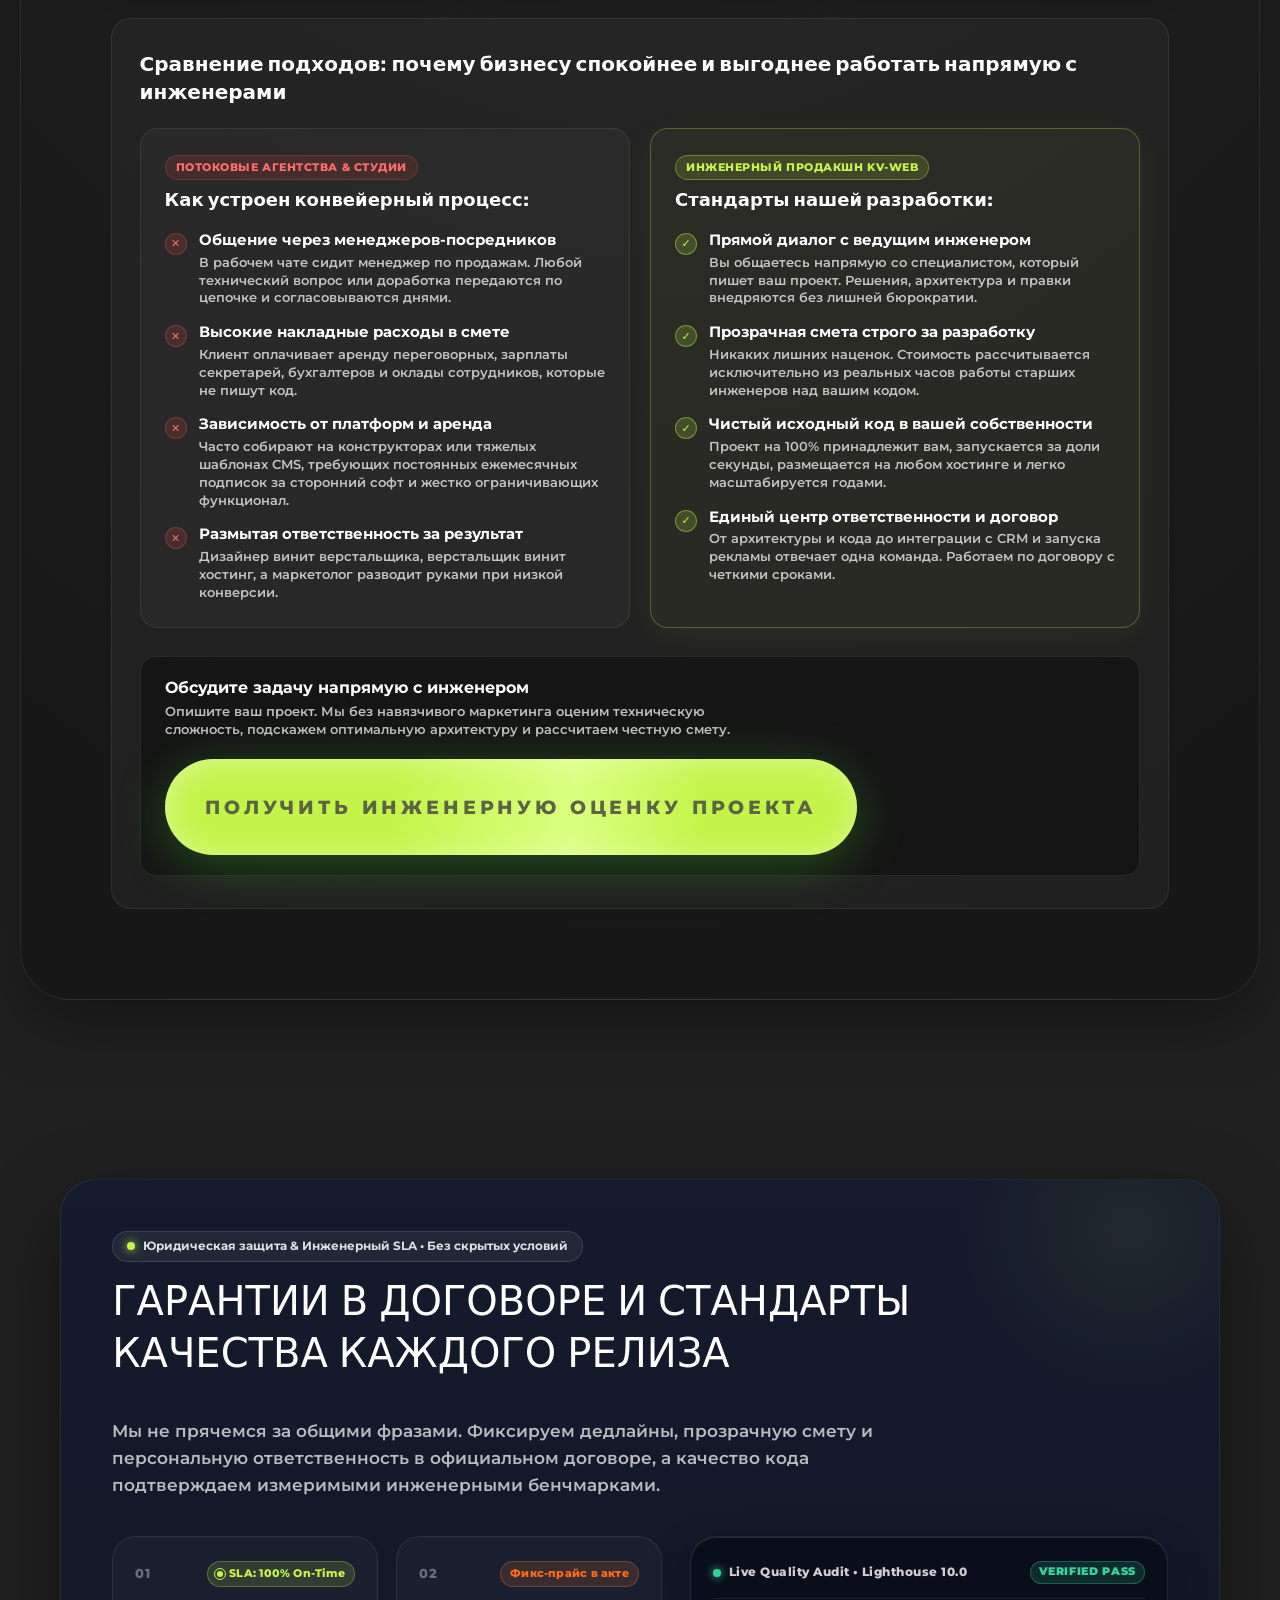
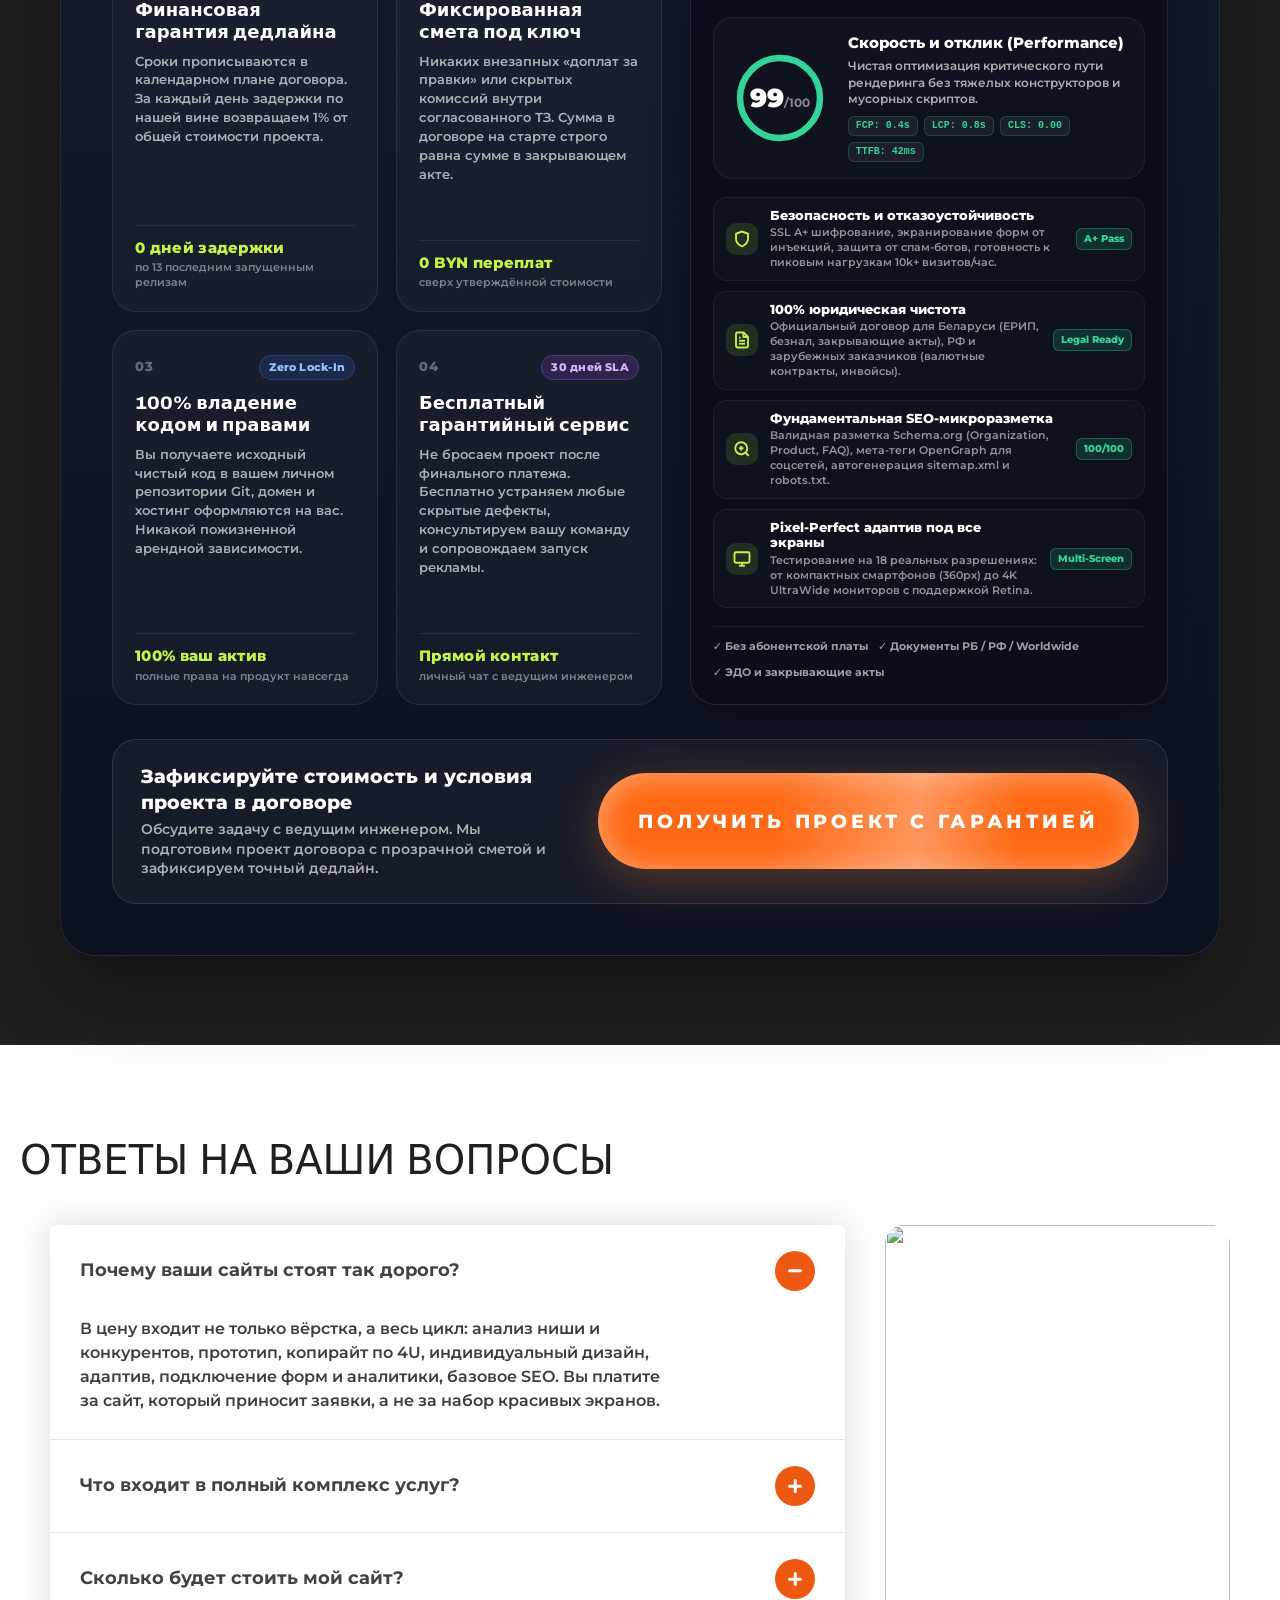
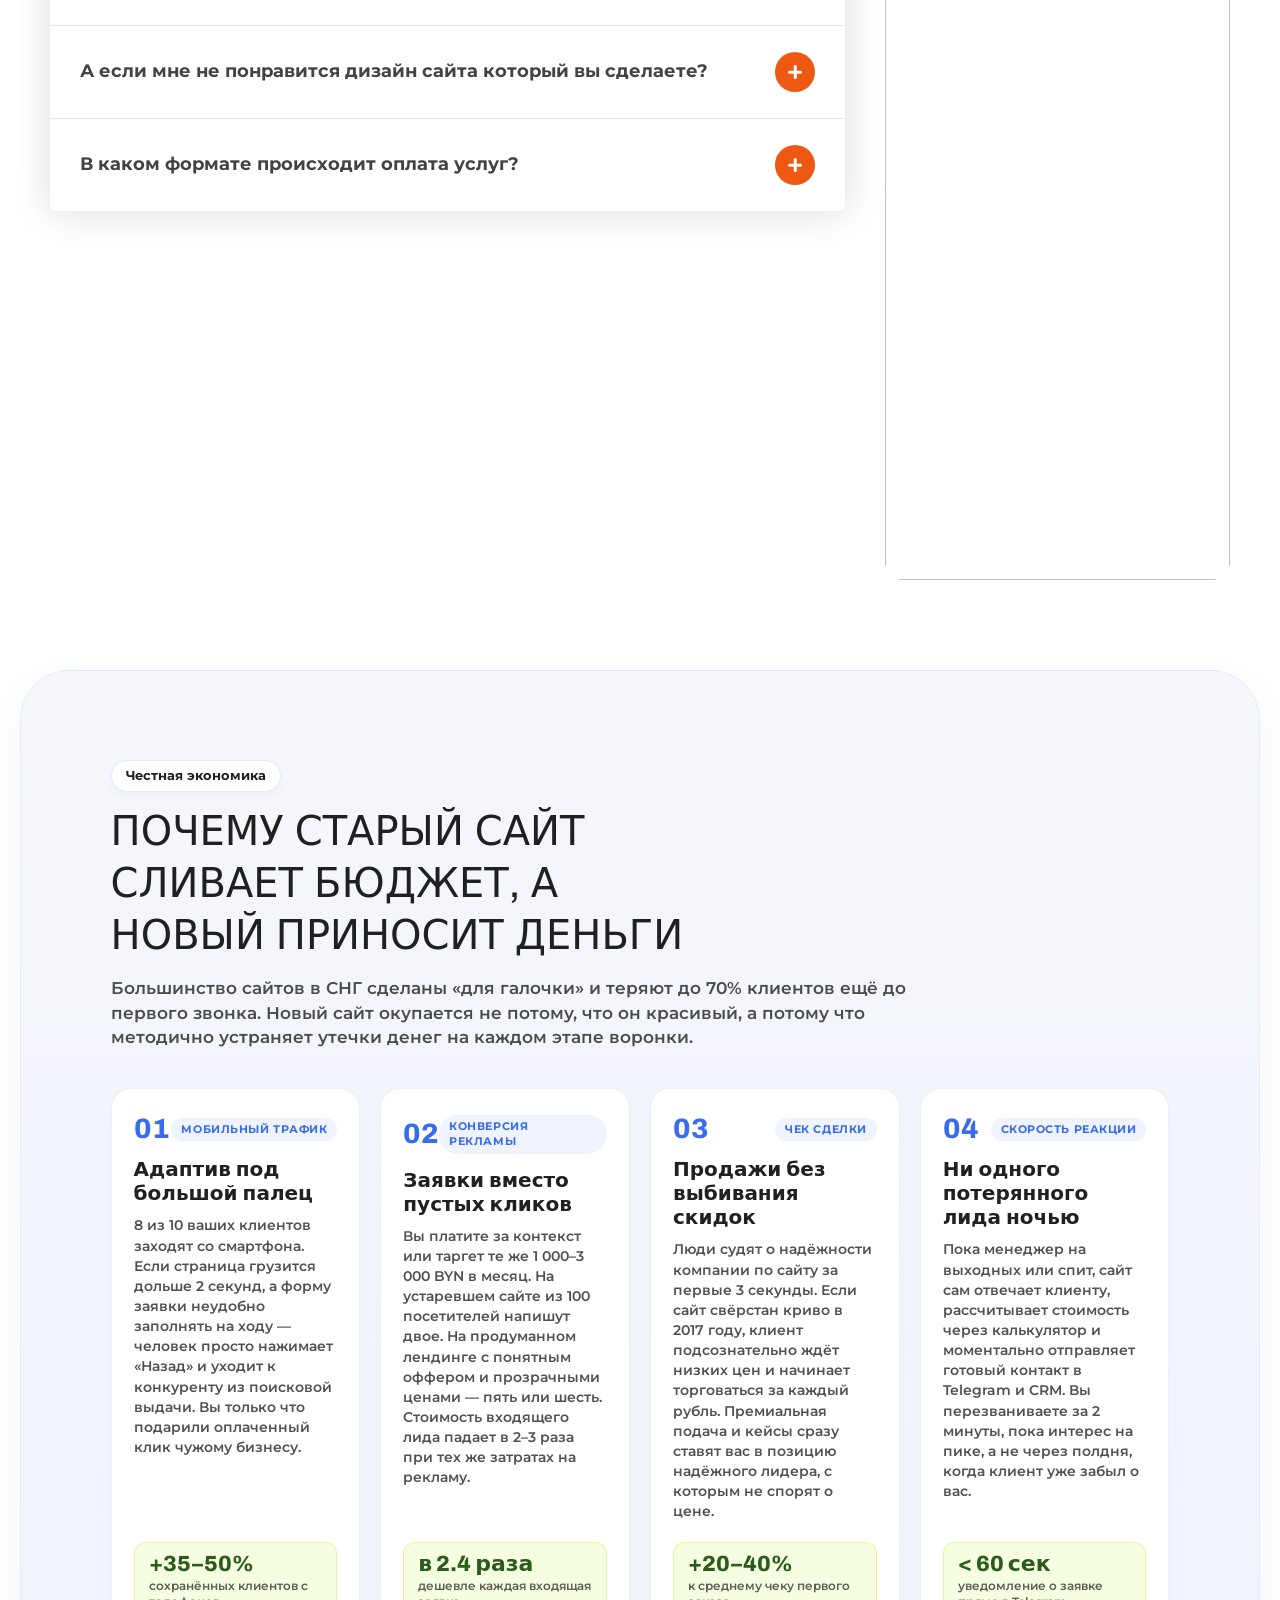
==== commit cd7d92f2: "feat: заявки уходят на почту, кнопки Telegram и WhatsApp рабочие Формы больше не притворяются, что з" ====
--- a/landing/index.html
+++ b/landing/index.html
@@ -2,20 +2,15 @@
 <html lang="ru">
 <head>
 <meta charset="utf-8">
-<script>
-/* Язык: ?lang= → localStorage → язык браузера + часовой пояс. Результат в window.KV_LANG; словарь и подстановка — i18n.js */
-(function(){var L="ru";try{var q=new URLSearchParams(location.search).get("lang");if(q==="en"||q==="ru"){localStorage.setItem("kv_lang",q)}var s=localStorage.getItem("kv_lang");if(s==="en"||s==="ru"){L=s}else{var langs=navigator.languages||[navigator.language||""];var ru=/^(ru|be|uk|kk|ky|uz|tg)\b/i;var tz="";try{tz=Intl.DateTimeFormat().resolvedOptions().timeZone||""}catch(e){}var cis=/^(Europe\/(Minsk|Moscow|Kaliningrad|Samara|Kirov|Volgograd|Astrakhan|Saratov|Ulyanovsk|Simferopol|Kiev|Kyiv)|Asia\/(Almaty|Qyzylorda|Aqtobe|Aqtau|Atyrau|Oral|Qostanay|Tashkent|Samarkand|Bishkek|Dushanbe|Yekaterinburg|Omsk|Novosibirsk|Barnaul|Tomsk|Novokuznetsk|Krasnoyarsk|Irkutsk|Chita|Yakutsk|Vladivostok|Magadan|Sakhalin|Kamchatka|Anadyr))$/;L=ru.test(langs[0]||"")||cis.test(tz)?"ru":"en"}}catch(e){}window.KV_LANG=L;var h=document.documentElement;h.lang=L;h.className+=" lang-"+L+(L==="en"?" i18n-wait":"")})();
-</script>
-<style>html.i18n-wait body{visibility:hidden}</style>
 <meta name="viewport" content="width=device-width, initial-scale=1">
-<title data-i18n="meta.title">Создание сайтов в Беларуси от 3 дней — KV-web</title>
-<meta data-i18n-content="meta.description" name="description" content="Маркетинговое агентство полного цикла KV-web: создание и продвижение сайтов в Беларуси под ключ. Лендинги, интернет-магазины, корпоративные сайты. Разработка от 3 дней.">
+<title>Создание сайтов в Беларуси от 3 дней — KV-web</title>
+<meta name="description" content="Маркетинговое агентство полного цикла KV-web: создание и продвижение сайтов в Беларуси под ключ. Лендинги, интернет-магазины, корпоративные сайты. Разработка от 3 дней.">
 <meta name="theme-color" content="#396CEB">
 <meta property="og:type" content="website">
-<meta property="og:locale" content="ru_BY" data-i18n-content="meta.og-locale">
+<meta property="og:locale" content="ru_BY">
 <meta property="og:site_name" content="KV-web">
-<meta data-i18n-content="meta.og-title" property="og:title" content="Создание сайтов в Беларуси от 3 дней">
-<meta data-i18n-content="meta.og-description" property="og:description" content="С 2018 года помогаем компаниям увеличить прибыль с помощью индивидуальных сайтов под ключ.">
+<meta property="og:title" content="Создание сайтов в Беларуси от 3 дней">
+<meta property="og:description" content="Уже более 4 лет помогаем компаниям увеличить прибыль с помощью индивидуальных сайтов под ключ.">
 <meta property="og:image" content="img/5a64a498352c.webp">
 <link rel="preconnect" href="https://fonts.googleapis.com">
 <link rel="preconnect" href="https://fonts.gstatic.com" crossorigin>
@@ -26,51 +21,46 @@
 </head>
 <body>
 
-<a data-i18n="page.pereyti-k-soderzhimomu" class="skip" href="#main">Перейти к содержимому</a>
+<a class="skip" href="#main">Перейти к содержимому</a>
 <div class="progress" aria-hidden="true"><span class="progress__bar"></span></div>
 
 <!-- ============ ШАПКА ============ -->
 <header class="site-header" id="top">
   <div class="wrap">
     <div class="navbar">
-      <a data-i18n-aria-label="top.label.kv-web-na" class="brand" href="#top" aria-label="KV-web — на главную">
+      <a class="brand" href="#top" aria-label="KV-web — на главную">
         <span class="brand__mark" aria-hidden="true">
           <svg viewBox="0 0 40 32" fill="none" role="img"><path d="M2 2h6.4v11.3L18.2 2h7.9L15.9 14.1 26.6 30h-7.7l-7.2-11-3.3 3.8V30H2V2Z" fill="currentColor"/><rect x="29" y="19" width="11" height="11" rx="3.5" fill="#396CEB"/></svg>
         </span>
         <span class="brand__txt">
           <b>KV<i>WEB</i></b>
-          <small data-i18n="top.marketingovoe-agentstvo-polnogo-tsikla">Маркетинговое агентство<br>полного цикла</small>
+          <small>Маркетинговое агентство<br>полного цикла</small>
         </span>
       </a>
 
-      <button data-i18n-aria-label="top.label.otkryt-menyu" class="burger" type="button" aria-expanded="false" aria-controls="mainnav" aria-label="Открыть меню">
+      <button class="burger" type="button" aria-expanded="false" aria-controls="mainnav" aria-label="Открыть меню">
         <span></span><span></span><span></span>
       </button>
 
-      <nav data-i18n-aria-label="top.label.osnovnaya-navigatsiya" class="mainnav" id="mainnav" aria-label="Основная навигация">
+      <nav class="mainnav" id="mainnav" aria-label="Основная навигация">
         <ul class="mainnav__list">
-          <li><a data-i18n="top.keysy" href="#cases">Кейсы</a></li>
+          <li><a href="#cases">Кейсы</a></li>
           <li class="has-sub">
-            <button data-i18n="top.uslugi" type="button" class="subtoggle" aria-expanded="false" aria-controls="sub-services">Услуги<svg viewBox="0 0 10 6" aria-hidden="true"><path d="M1 1l4 4 4-4" stroke="currentColor" stroke-width="1.6" fill="none" stroke-linecap="round"/></svg></button>
+            <button type="button" class="subtoggle" aria-expanded="false" aria-controls="sub-services">Услуги<svg viewBox="0 0 10 6" aria-hidden="true"><path d="M1 1l4 4 4-4" stroke="currentColor" stroke-width="1.6" fill="none" stroke-linecap="round"/></svg></button>
             <ul class="submenu" id="sub-services">
-              <li><a data-i18n="top.sozdanie-lendinga" href="#pricing">Создание лендинга</a></li>
-              <li><a data-i18n="top.internet-magazin" href="#types">Интернет-магазин</a></li>
-              <li><a data-i18n="top.korporativnyy-sayt" href="#types">Корпоративный сайт</a></li>
-              <li><a data-i18n="top.seo-prodvizhenie" href="#promo">SEO продвижение</a></li>
-              <li><a data-i18n="top.kontekstnaya-reklama" href="#promo">Контекстная реклама</a></li>
+              <li><a href="#pricing">Создание лендинга</a></li>
+              <li><a href="#types">Интернет-магазин</a></li>
+              <li><a href="#types">Корпоративный сайт</a></li>
+              <li><a href="#promo">SEO продвижение</a></li>
+              <li><a href="#promo">Контекстная реклама</a></li>
             </ul>
           </li>
-          <li><a data-i18n="top.o-nas" href="#about">О нас</a></li>
-          <li><a data-i18n="top.okupaemost" href="#roi">Окупаемость</a></li>
-          <li><a data-i18n="top.kontakty" href="#contacts">Контакты</a></li>
+          <li><a href="#about">О нас</a></li>
+          <li><a href="#roi">Окупаемость</a></li>
+          <li><a href="#contacts">Контакты</a></li>
         </ul>
-        <a data-i18n="top.poluchit-predlozhenie" class="btn btn--orange btn--sm mainnav__cta" href="#offer">Получить предложение</a>
+        <a class="btn btn--orange btn--sm mainnav__cta" href="#offer">Получить предложение</a>
       </nav>
-
-      <div class="langsw" role="group" aria-label="Язык" data-i18n-aria-label="top.lang">
-        <button type="button" class="langsw__btn" data-lang="ru" lang="ru">RU</button>
-        <button type="button" class="langsw__btn" data-lang="en" lang="en">EN</button>
-      </div>
     </div>
   </div>
 </header>
@@ -86,9 +76,9 @@
   <div class="wrap">
     <div class="hero__card" data-hero>
       <div class="hero__text">
-        <h1 class="hero__h1"><span class="line"><span data-i18n="hero.sozdanie-saytov">Создание сайтов</span></span><span class="line"><span data-i18n="hero.v-belarusi">в Беларуси</span></span><span class="line"><span data-i18n="hero.ot-3-dney" class="hero__accent-days">от 3 дней</span></span></h1>
-        <p data-i18n="hero.uzhe-bolee-4-let" class="hero__lead" data-hero-el>С 2018 года мы помогаем компаниям увеличить прибыль и быть более узнаваемыми на рынке с помощью разработки индивидуальных сайтов под ключ</p>
-        <a data-i18n="hero.rasschitat-stoimost-sayta" class="btn btn--orange btn--lg" href="#quiz" data-hero-el>Рассчитать стоимость сайта</a>
+        <h1 class="hero__h1"><span class="line"><span>Создание сайтов</span></span><span class="line"><span>в Беларуси</span></span><span class="line"><span class="hero__accent-days">от 3 дней</span></span></h1>
+        <p class="hero__lead" data-hero-el>Уже более 4 лет мы помогаем компаниям увеличить прибыль и быть более узнаваемыми на рынке с помощью разработки индивидуальных сайтов под ключ</p>
+        <a class="btn btn--orange btn--lg" href="#quiz" data-hero-el>Рассчитать стоимость сайта</a>
       </div>
       <div class="hero__pic" data-hero-el>
         <div class="hero-stage" id="heroStage">
@@ -98,74 +88,74 @@
               <span class="hero-cue__ping-ring"></span>
               <span class="hero-cue__ping-dot"></span>
             </span>
-            <span data-i18n="hero.navedi-na-nas" class="hero-cue__txt">Наведи на нас</span>
+            <span class="hero-cue__txt">Наведи на нас</span>
             <span class="hero-cue__chip">
               <svg width="12" height="12" viewBox="0 0 24 24" fill="none" stroke="currentColor" stroke-width="2.8" stroke-linecap="round" stroke-linejoin="round"><path d="M12 5v14M19 12l-7 7-7-7"/></svg>
             </span>
           </div>
 
-          <img data-i18n-alt="hero.alt.razrabotka-saytov-i" class="hero-stage__img" src="img/5a64a498352c.webp" width="697" height="614" alt="Разработка сайтов и приложений нашей командой" fetchpriority="high" decoding="async">
+          <img class="hero-stage__img" src="img/5a64a498352c.webp" width="697" height="614" alt="Разработка сайтов и приложений нашей командой" fetchpriority="high" decoding="async">
 
           <!-- 1. Лампочка: Концепция и логика -->
-          <div data-i18n-aria-label="hero.label.kontseptsiya-i-logika" class="hero-spot hero-spot--bulb" style="left: 45%; top: 3%; width: 17%; height: 19%; border-radius: 50% 50% 35% 35%;" tabindex="0" role="button" aria-label="Концепция и логика">
+          <div class="hero-spot hero-spot--bulb" style="left: 45%; top: 3%; width: 17%; height: 19%; border-radius: 50% 50% 35% 35%;" tabindex="0" role="button" aria-label="Концепция и логика">
             <div class="hero-spot__pop hero-spot__pop--bottom">
-              <div data-i18n="hero.kontseptsiya" class="hero-spot__tag">Концепция</div>
-              <div data-i18n="hero.dumaem-golovoy-a-ne" class="hero-spot__title">Думаем головой, а не шаблонами</div>
-              <p data-i18n="hero.vnikaem-v-vash-biznes" class="hero-spot__desc">Вникаем в ваш бизнес до строчки кода. Продумываем логику и структуру так, чтобы сайт реально приносил заявки, а не просто висел в интернете.</p>
+              <div class="hero-spot__tag">Концепция</div>
+              <div class="hero-spot__title">Думаем головой, а не шаблонами</div>
+              <p class="hero-spot__desc">Вникаем в ваш бизнес до строчки кода. Продумываем логику и структуру так, чтобы сайт реально приносил заявки, а не просто висел в интернете.</p>
             </div>
           </div>
 
           <!-- 2. IDE / Окна с кодом и {...} -->
-          <div data-i18n-aria-label="hero.label.nativnaya-razrabotka" class="hero-spot hero-spot--code" style="left: 6%; top: 20%; width: 33%; height: 40%; border-radius: 20px;" tabindex="0" role="button" aria-label="Нативная разработка">
+          <div class="hero-spot hero-spot--code" style="left: 6%; top: 20%; width: 33%; height: 40%; border-radius: 20px;" tabindex="0" role="button" aria-label="Нативная разработка">
             <div class="hero-spot__pop hero-spot__pop--right">
-              <div data-i18n="hero.razrabotka" class="hero-spot__tag">Разработка</div>
-              <div data-i18n="hero.chestnyy-nativnyy-kod" class="hero-spot__title">Честный нативный код</div>
-              <p data-i18n="hero.pishem-bystryy-veb-i" class="hero-spot__desc">Пишем быстрый веб и нативные приложения под iOS на Swift. Без тормозных конструкторов и раздутых библиотек — страницы открываются мгновенно (от 0.8 сек).</p>
+              <div class="hero-spot__tag">Разработка</div>
+              <div class="hero-spot__title">Честный нативный код</div>
+              <p class="hero-spot__desc">Пишем быстрый веб и нативные приложения под iOS на Swift. Без тормозных конструкторов и раздутых библиотек — страницы открываются мгновенно (от 0.8 сек).</p>
             </div>
           </div>
 
           <!-- 3. Зеленый бабл: Сроки и гарантия -->
-          <div data-i18n-aria-label="hero.label.sroki-i-garantiya" class="hero-spot hero-spot--speed" style="left: 77%; top: 13%; width: 22%; height: 26%; border-radius: 50%;" tabindex="0" role="button" aria-label="Сроки и гарантия">
+          <div class="hero-spot hero-spot--speed" style="left: 77%; top: 13%; width: 22%; height: 26%; border-radius: 50%;" tabindex="0" role="button" aria-label="Сроки и гарантия">
             <div class="hero-spot__pop hero-spot__pop--left">
-              <div data-i18n="hero.skorost" class="hero-spot__tag">Скорость</div>
-              <div data-i18n="hero.zapusk-ot-3-dney" class="hero-spot__title">Запуск от 3 дней без задержек</div>
-              <p data-i18n="hero.sroki-i-etapy-zhestko" class="hero-spot__desc">Сроки и этапы жестко фиксируем в договоре. Не кормим завтраками: если обещали релиз к дате — значит сайт готов и протестирован вовремя.</p>
+              <div class="hero-spot__tag">Скорость</div>
+              <div class="hero-spot__title">Запуск от 3 дней без задержек</div>
+              <p class="hero-spot__desc">Сроки и этапы жестко фиксируем в договоре. Не кормим завтраками: если обещали релиз к дате — значит сайт готов и протестирован вовремя.</p>
             </div>
           </div>
 
           <!-- 4. Шестерёнка: Автоматизация и интеграции -->
-          <div data-i18n-aria-label="hero.label.avtomatizatsiya-i-integratsii" class="hero-spot hero-spot--gear" style="left: 73%; top: 46%; width: 20%; height: 21%; border-radius: 18px;" tabindex="0" role="button" aria-label="Автоматизация и интеграции">
+          <div class="hero-spot hero-spot--gear" style="left: 73%; top: 46%; width: 20%; height: 21%; border-radius: 18px;" tabindex="0" role="button" aria-label="Автоматизация и интеграции">
             <div class="hero-spot__pop hero-spot__pop--left">
-              <div data-i18n="hero.integratsii" class="hero-spot__tag">Интеграции</div>
-              <div data-i18n="hero.podklyuchaem-vse-pod-klyuch" class="hero-spot__title">Подключаем всё под ключ</div>
-              <p data-i18n="hero.svyazyvaem-proekt-s-telegram" class="hero-spot__desc">Связываем проект с Telegram-ботами, CRM, 1С и онлайн-оплатой за 1–2 дня. Заявки сразу летят вам в карман, рутина менеджеров сокращается до минимума.</p>
+              <div class="hero-spot__tag">Интеграции</div>
+              <div class="hero-spot__title">Подключаем всё под ключ</div>
+              <p class="hero-spot__desc">Связываем проект с Telegram-ботами, CRM, 1С и онлайн-оплатой за 1–2 дня. Заявки сразу летят вам в карман, рутина менеджеров сокращается до минимума.</p>
             </div>
           </div>
 
           <!-- 5. Рейтинг 5 звёзд: Опыт с 2018 и честная цена -->
-          <div data-i18n-aria-label="hero.label.opyt-i-chestnaya" class="hero-spot hero-spot--rating" style="left: 68%; top: 68%; width: 29%; height: 13%; border-radius: 14px;" tabindex="0" role="button" aria-label="Опыт и честная цена">
+          <div class="hero-spot hero-spot--rating" style="left: 68%; top: 68%; width: 29%; height: 13%; border-radius: 14px;" tabindex="0" role="button" aria-label="Опыт и честная цена">
             <div class="hero-spot__pop hero-spot__pop--left">
-              <div data-i18n="hero.reputatsiya" class="hero-spot__tag">Репутация</div>
-              <div data-i18n="hero.opyt-s-2018-goda" class="hero-spot__title">Опыт с 2018 года и честные цены</div>
-              <p data-i18n="hero.my-srabotannaya-komanda-inzhenerov" class="hero-spot__desc">Мы — сработанная команда инженеров без офисного пафоса и раздутого штата. Поэтому отдаем премиальное качество по честной цене без агентских наценок.</p>
+              <div class="hero-spot__tag">Репутация</div>
+              <div class="hero-spot__title">Опыт с 2018 года и честные цены</div>
+              <p class="hero-spot__desc">Мы — сработанная команда инженеров без офисного пафоса и раздутого штата. Поэтому отдаем премиальное качество по честной цене без агентских наценок.</p>
             </div>
           </div>
 
           <!-- 6. Дизайн-карточка (горы слева): Индивидуальный UI -->
-          <div data-i18n-aria-label="hero.label.individualnyy-dizayn" class="hero-spot hero-spot--design" style="left: 17%; top: 60%; width: 20%; height: 21%; border-radius: 18px;" tabindex="0" role="button" aria-label="Индивидуальный дизайн">
+          <div class="hero-spot hero-spot--design" style="left: 17%; top: 60%; width: 20%; height: 21%; border-radius: 18px;" tabindex="0" role="button" aria-label="Индивидуальный дизайн">
             <div class="hero-spot__pop hero-spot__pop--right">
-              <div data-i18n="hero.dizayn" class="hero-spot__tag">Дизайн</div>
-              <div data-i18n="hero.interfeysy-za-kotorye-ne" class="hero-spot__title">Интерфейсы, за которые не стыдно</div>
-              <p data-i18n="hero.nikakih-zaezzhennyh-templeytov-iz" class="hero-spot__desc">Никаких заезженных темплейтов из сети. Создаем сочный, выверенный визуальный стиль под вашу аудиторию — сайт запоминается и вызывает доверие с первой секунды.</p>
+              <div class="hero-spot__tag">Дизайн</div>
+              <div class="hero-spot__title">Интерфейсы, за которые не стыдно</div>
+              <p class="hero-spot__desc">Никаких заезженных темплейтов из сети. Создаем сочный, выверенный визуальный стиль под вашу аудиторию — сайт запоминается и вызывает доверие с первой секунды.</p>
             </div>
           </div>
 
           <!-- 7. Разработчик по центру: Прямой контакт с нами -->
-          <div data-i18n-aria-label="hero.label.pryamaya-svyaz-s" class="hero-spot hero-spot--team" style="left: 39%; top: 31%; width: 29%; height: 40%; border-radius: 26px;" tabindex="0" role="button" aria-label="Прямая связь с разработчиками">
+          <div class="hero-spot hero-spot--team" style="left: 39%; top: 31%; width: 29%; height: 40%; border-radius: 26px;" tabindex="0" role="button" aria-label="Прямая связь с разработчиками">
             <div class="hero-spot__pop hero-spot__pop--bottom">
-              <div data-i18n="hero.komanda" class="hero-spot__tag">Команда</div>
-              <div data-i18n="hero.label.pryamaya-svyaz-s" class="hero-spot__title">Прямая связь с разработчиками</div>
-              <p data-i18n="hero.vy-obsuzhdaete-zadachi-napryamuyu" class="hero-spot__desc">Вы обсуждаете задачи напрямую с теми, кто делает проект. Никакого испорченного телефона через стажеров: любые правки и идеи решаем сразу в рабочем чате.</p>
+              <div class="hero-spot__tag">Команда</div>
+              <div class="hero-spot__title">Прямая связь с разработчиками</div>
+              <p class="hero-spot__desc">Вы обсуждаете задачи напрямую с теми, кто делает проект. Никакого испорченного телефона через стажеров: любые правки и идеи решаем сразу в рабочем чате.</p>
             </div>
           </div>
         </div>
@@ -177,36 +167,36 @@
 <!-- ============ КВИЗ ============ -->
 <section class="quiz-sec" id="quiz">
   <div class="wrap">
-    <h2 data-i18n="quiz.poluchite-raschet-stoimosti-vashego" class="h2">Получите расчёт стоимости вашего сайта, ответив на несколько вопросов</h2>
+    <h2 class="h2">Получите расчёт стоимости вашего сайта ответив на 6 вопросов</h2>
     <span class="star star--b quiz-sec__s1" aria-hidden="true"></span>
 
     <form class="quiz reveal" id="quizForm" novalidate>
       <div class="quiz__bar">
         <div class="quiz__track"><div class="quiz__fill" id="quizFill"></div></div>
-        <span data-i18n="quiz.1-iz-5" class="quiz__count" id="quizCount">1 из 5</span>
+        <span class="quiz__count" id="quizCount">1 из 5</span>
       </div>
 
       <div class="quiz__body">
         <fieldset class="quiz__step is-active" data-step="1">
           <div class="quiz__cols">
             <div class="quiz__col">
-              <legend data-i18n="quiz.vasha-nisha-tematika-biznesa" class="quiz__q">Ваша ниша. Тематика бизнеса</legend>
-              <input data-i18n-placeholder="quiz.placeholder.stroitelstvo-domov-i" class="quiz__input" type="text" name="Ниша" placeholder="Строительство домов и квартир" autocomplete="off">
-              <p data-i18n="quiz.u-vas-est-prototip" class="quiz__q quiz__q--mt">У вас есть прототип сайта и копирайт?
-                <button data-i18n-data-hint="quiz.data-hint.prototip-shema-stranitsy" data-i18n-aria-label="quiz.label.chto-takoe-prototip" class="hint" type="button" aria-label="Что такое прототип и копирайт" data-hint="Прототип — схема страницы. Копирайт — готовые тексты. Если ничего нет, мы сделаем сами.">?</button>
+              <legend class="quiz__q">Ваша ниша. Тематика бизнеса</legend>
+              <input class="quiz__input" type="text" name="Ниша" placeholder="Строительство домов и квартир" autocomplete="off">
+              <p class="quiz__q quiz__q--mt">У вас есть прототип сайта и копирайт?
+                <button class="hint" type="button" aria-label="Что такое прототип и копирайт" data-hint="Прототип — схема страницы. Копирайт — готовые тексты. Если ничего нет, мы сделаем сами.">?</button>
               </p>
-              <label class="opt opt--radio"><input type="radio" name="Прототип" value="Да, всё есть"><span class="opt__mark"></span><span data-i18n="quiz.da-vse-est" class="opt__txt">Да, всё есть</span></label>
-              <label class="opt opt--radio"><input type="radio" name="Прототип" value="Есть только тексты"><span class="opt__mark"></span><span data-i18n="quiz.est-tolko-teksty" class="opt__txt">Есть только тексты</span></label>
-              <label class="opt opt--radio"><input type="radio" name="Прототип" value="Ничего нет"><span class="opt__mark"></span><span data-i18n="quiz.nichego-net" class="opt__txt">Ничего нет</span></label>
+              <label class="opt opt--radio"><input type="radio" name="Прототип" value="Да, всё есть"><span class="opt__mark"></span><span class="opt__txt">Да, всё есть</span></label>
+              <label class="opt opt--radio"><input type="radio" name="Прототип" value="Есть только тексты"><span class="opt__mark"></span><span class="opt__txt">Есть только тексты</span></label>
+              <label class="opt opt--radio"><input type="radio" name="Прототип" value="Ничего нет"><span class="opt__mark"></span><span class="opt__txt">Ничего нет</span></label>
             </div>
             <div class="quiz__col">
-              <p data-i18n="quiz.kakoy-funktsional-vam-neobhodim" class="quiz__q">Какой функционал вам необходим?</p>
-              <label class="opt"><input type="checkbox" name="Функционал" value="Формы заявки"><span class="opt__box"></span><span data-i18n="quiz.formy-zayavki" class="opt__txt">Формы заявки</span></label>
-              <label class="opt"><input type="checkbox" name="Функционал" value="Корзина"><span class="opt__box"></span><span data-i18n="quiz.korzina" class="opt__txt">Корзина</span></label>
-              <label class="opt"><input type="checkbox" name="Функционал" value="Анимационные эффекты"><span class="opt__box"></span><span data-i18n="quiz.animatsionnye-effekty" class="opt__txt">Анимационные эффекты</span></label>
-              <label class="opt"><input type="checkbox" name="Функционал" value="Калькулятор расчёта стоимости"><span class="opt__box"></span><span data-i18n="quiz.kalkulyator-rascheta-stoimosti" class="opt__txt">Калькулятор расчёта стоимости</span></label>
-              <label class="opt"><input type="checkbox" name="Функционал" value="Другое"><span class="opt__box"></span><span data-i18n="quiz.drugoe" class="opt__txt">Другое</span></label>
-              <label class="opt"><input type="checkbox" name="Функционал" value="Не разбираюсь в этом, подскажите вы"><span class="opt__box"></span><span data-i18n="quiz.ne-razbirayus-v-etom" class="opt__txt">Не разбираюсь в этом, подскажите вы</span></label>
+              <p class="quiz__q">Какой функционал вам необходим?</p>
+              <label class="opt"><input type="checkbox" name="Функционал" value="Формы заявки"><span class="opt__box"></span><span class="opt__txt">Формы заявки</span></label>
+              <label class="opt"><input type="checkbox" name="Функционал" value="Корзина"><span class="opt__box"></span><span class="opt__txt">Корзина</span></label>
+              <label class="opt"><input type="checkbox" name="Функционал" value="Анимационные эффекты"><span class="opt__box"></span><span class="opt__txt">Анимационные эффекты</span></label>
+              <label class="opt"><input type="checkbox" name="Функционал" value="Калькулятор расчёта стоимости"><span class="opt__box"></span><span class="opt__txt">Калькулятор расчёта стоимости</span></label>
+              <label class="opt"><input type="checkbox" name="Функционал" value="Другое"><span class="opt__box"></span><span class="opt__txt">Другое</span></label>
+              <label class="opt"><input type="checkbox" name="Функционал" value="Не разбираюсь в этом, подскажите вы"><span class="opt__box"></span><span class="opt__txt">Не разбираюсь в этом, подскажите вы</span></label>
             </div>
           </div>
         </fieldset>
@@ -214,18 +204,18 @@
         <fieldset class="quiz__step" data-step="2">
           <div class="quiz__cols">
             <div class="quiz__col">
-              <legend data-i18n="quiz.kakoy-tip-sayta-vam" class="quiz__q">Какой тип сайта вам нужен?</legend>
-              <label class="opt opt--radio"><input type="radio" name="Тип сайта" value="Лендинг"><span class="opt__mark"></span><span data-i18n="quiz.lending" class="opt__txt">Лендинг</span></label>
-              <label class="opt opt--radio"><input type="radio" name="Тип сайта" value="Сайт-визитка"><span class="opt__mark"></span><span data-i18n="quiz.sayt-vizitka" class="opt__txt">Сайт-визитка</span></label>
-              <label class="opt opt--radio"><input type="radio" name="Тип сайта" value="Интернет-магазин"><span class="opt__mark"></span><span data-i18n="top.internet-magazin" class="opt__txt">Интернет-магазин</span></label>
-              <label class="opt opt--radio"><input type="radio" name="Тип сайта" value="Корпоративный сайт"><span class="opt__mark"></span><span data-i18n="top.korporativnyy-sayt" class="opt__txt">Корпоративный сайт</span></label>
+              <legend class="quiz__q">Какой тип сайта вам нужен?</legend>
+              <label class="opt opt--radio"><input type="radio" name="Тип сайта" value="Лендинг"><span class="opt__mark"></span><span class="opt__txt">Лендинг</span></label>
+              <label class="opt opt--radio"><input type="radio" name="Тип сайта" value="Сайт-визитка"><span class="opt__mark"></span><span class="opt__txt">Сайт-визитка</span></label>
+              <label class="opt opt--radio"><input type="radio" name="Тип сайта" value="Интернет-магазин"><span class="opt__mark"></span><span class="opt__txt">Интернет-магазин</span></label>
+              <label class="opt opt--radio"><input type="radio" name="Тип сайта" value="Корпоративный сайт"><span class="opt__mark"></span><span class="opt__txt">Корпоративный сайт</span></label>
             </div>
             <div class="quiz__col">
-              <p data-i18n="quiz.na-kakoy-platforme" class="quiz__q">На какой платформе?</p>
-              <label class="opt opt--radio"><input type="radio" name="Платформа" value="Чистый код (HTML5 / React)"><span class="opt__mark"></span><span data-i18n="quiz.chistyy-kod-html5-react" class="opt__txt">Чистый код (HTML5 / React)</span></label>
+              <p class="quiz__q">На какой платформе?</p>
+              <label class="opt opt--radio"><input type="radio" name="Платформа" value="Чистый код (HTML5 / React)"><span class="opt__mark"></span><span class="opt__txt">Чистый код (HTML5 / React)</span></label>
               <label class="opt opt--radio"><input type="radio" name="Платформа" value="WordPress / CMS"><span class="opt__mark"></span><span class="opt__txt">WordPress / CMS</span></label>
-              <label class="opt opt--radio"><input type="radio" name="Платформа" value="Telegram Mini App / Сервис"><span class="opt__mark"></span><span data-i18n="quiz.telegram-mini-app-servis" class="opt__txt">Telegram Mini App / Сервис</span></label>
-              <label class="opt opt--radio"><input type="radio" name="Платформа" value="Не знаю, подскажите вы"><span class="opt__mark"></span><span data-i18n="quiz.ne-znayu-podskazhite-vy" class="opt__txt">Не знаю, подскажите вы</span></label>
+              <label class="opt opt--radio"><input type="radio" name="Платформа" value="Telegram Mini App / Сервис"><span class="opt__mark"></span><span class="opt__txt">Telegram Mini App / Сервис</span></label>
+              <label class="opt opt--radio"><input type="radio" name="Платформа" value="Не знаю, подскажите вы"><span class="opt__mark"></span><span class="opt__txt">Не знаю, подскажите вы</span></label>
             </div>
           </div>
         </fieldset>
@@ -233,18 +223,18 @@
         <fieldset class="quiz__step" data-step="3">
           <div class="quiz__cols">
             <div class="quiz__col">
-              <legend data-i18n="quiz.byudzhet-na-razrabotku" class="quiz__q">Бюджет на разработку</legend>
-              <label class="opt opt--radio"><input type="radio" name="Бюджет" value="до 2 300 BYN"><span class="opt__mark"></span><span data-i18n="quiz.do-2-300-byn" class="opt__txt">до 2 300 BYN</span></label>
-              <label class="opt opt--radio"><input type="radio" name="Бюджет" value="2 300 – 4 300 BYN"><span class="opt__mark"></span><span data-i18n="quiz.2300-4300" class="opt__txt">2 300 – 4 300 BYN</span></label>
-              <label class="opt opt--radio"><input type="radio" name="Бюджет" value="4 300 – 6 000 BYN"><span class="opt__mark"></span><span data-i18n="quiz.4300-6000" class="opt__txt">4 300 – 6 000 BYN</span></label>
-              <label class="opt opt--radio"><input type="radio" name="Бюджет" value="более 6 000 BYN"><span class="opt__mark"></span><span data-i18n="quiz.bolee-6-000-byn" class="opt__txt">более 6 000 BYN</span></label>
+              <legend class="quiz__q">Бюджет на разработку</legend>
+              <label class="opt opt--radio"><input type="radio" name="Бюджет" value="до 2 300 BYN"><span class="opt__mark"></span><span class="opt__txt">до 2 300 BYN</span></label>
+              <label class="opt opt--radio"><input type="radio" name="Бюджет" value="2 300 – 4 300 BYN"><span class="opt__mark"></span><span class="opt__txt">2 300 – 4 300 BYN</span></label>
+              <label class="opt opt--radio"><input type="radio" name="Бюджет" value="4 300 – 6 000 BYN"><span class="opt__mark"></span><span class="opt__txt">4 300 – 6 000 BYN</span></label>
+              <label class="opt opt--radio"><input type="radio" name="Бюджет" value="более 6 000 BYN"><span class="opt__mark"></span><span class="opt__txt">более 6 000 BYN</span></label>
             </div>
             <div class="quiz__col">
-              <p data-i18n="quiz.sroki-sozdaniya-sayta" class="quiz__q">Сроки создания сайта</p>
-              <label class="opt opt--radio"><input type="radio" name="Сроки" value="6-20 дней"><span class="opt__mark"></span><span data-i18n="quiz.6-20-dney" class="opt__txt">6–20 дней</span></label>
-              <label class="opt opt--radio"><input type="radio" name="Сроки" value="10-25 дней"><span class="opt__mark"></span><span data-i18n="quiz.10-25-dney" class="opt__txt">10–25 дней</span></label>
-              <label class="opt opt--radio"><input type="radio" name="Сроки" value="15-30 дней"><span class="opt__mark"></span><span data-i18n="quiz.15-30-dney" class="opt__txt">15–30 дней</span></label>
-              <label class="opt opt--radio"><input type="radio" name="Сроки" value="Не горит"><span class="opt__mark"></span><span data-i18n="quiz.ne-gorit" class="opt__txt">Не горит</span></label>
+              <p class="quiz__q">Сроки создания сайта</p>
+              <label class="opt opt--radio"><input type="radio" name="Сроки" value="6-20 дней"><span class="opt__mark"></span><span class="opt__txt">6–20 дней</span></label>
+              <label class="opt opt--radio"><input type="radio" name="Сроки" value="10-25 дней"><span class="opt__mark"></span><span class="opt__txt">10–25 дней</span></label>
+              <label class="opt opt--radio"><input type="radio" name="Сроки" value="15-30 дней"><span class="opt__mark"></span><span class="opt__txt">15–30 дней</span></label>
+              <label class="opt opt--radio"><input type="radio" name="Сроки" value="Не горит"><span class="opt__mark"></span><span class="opt__txt">Не горит</span></label>
             </div>
           </div>
         </fieldset>
@@ -252,17 +242,17 @@
         <fieldset class="quiz__step" data-step="4">
           <div class="quiz__cols">
             <div class="quiz__col">
-              <legend data-i18n="quiz.nuzhno-li-prodvizhenie-posle" class="quiz__q">Нужно ли продвижение после запуска?</legend>
-              <label class="opt"><input type="checkbox" name="Продвижение" value="SEO продвижение"><span class="opt__box"></span><span data-i18n="top.seo-prodvizhenie" class="opt__txt">SEO продвижение</span></label>
-              <label class="opt"><input type="checkbox" name="Продвижение" value="Контекстная реклама"><span class="opt__box"></span><span data-i18n="top.kontekstnaya-reklama" class="opt__txt">Контекстная реклама</span></label>
-              <label class="opt"><input type="checkbox" name="Продвижение" value="Таргетированная реклама"><span class="opt__box"></span><span data-i18n="quiz.targetirovannaya-reklama" class="opt__txt">Таргетированная реклама</span></label>
-              <label class="opt"><input type="checkbox" name="Продвижение" value="Пока не нужно"><span class="opt__box"></span><span data-i18n="quiz.poka-ne-nuzhno" class="opt__txt">Пока не нужно</span></label>
+              <legend class="quiz__q">Нужно ли продвижение после запуска?</legend>
+              <label class="opt"><input type="checkbox" name="Продвижение" value="SEO продвижение"><span class="opt__box"></span><span class="opt__txt">SEO продвижение</span></label>
+              <label class="opt"><input type="checkbox" name="Продвижение" value="Контекстная реклама"><span class="opt__box"></span><span class="opt__txt">Контекстная реклама</span></label>
+              <label class="opt"><input type="checkbox" name="Продвижение" value="Таргетированная реклама"><span class="opt__box"></span><span class="opt__txt">Таргетированная реклама</span></label>
+              <label class="opt"><input type="checkbox" name="Продвижение" value="Пока не нужно"><span class="opt__box"></span><span class="opt__txt">Пока не нужно</span></label>
             </div>
             <div class="quiz__col">
-              <p data-i18n="quiz.est-li-deystvuyuschiy-sayt" class="quiz__q">Есть ли действующий сайт?</p>
-              <label class="opt opt--radio"><input type="radio" name="Текущий сайт" value="Да, нужен редизайн"><span class="opt__mark"></span><span data-i18n="quiz.da-nuzhen-redizayn" class="opt__txt">Да, нужен редизайн</span></label>
-              <label class="opt opt--radio"><input type="radio" name="Текущий сайт" value="Да, но делаем новый"><span class="opt__mark"></span><span data-i18n="quiz.da-no-delaem-novyy" class="opt__txt">Да, но делаем новый</span></label>
-              <label class="opt opt--radio"><input type="radio" name="Текущий сайт" value="Нет, с нуля"><span class="opt__mark"></span><span data-i18n="quiz.net-s-nulya" class="opt__txt">Нет, с нуля</span></label>
+              <p class="quiz__q">Есть ли действующий сайт?</p>
+              <label class="opt opt--radio"><input type="radio" name="Текущий сайт" value="Да, нужен редизайн"><span class="opt__mark"></span><span class="opt__txt">Да, нужен редизайн</span></label>
+              <label class="opt opt--radio"><input type="radio" name="Текущий сайт" value="Да, но делаем новый"><span class="opt__mark"></span><span class="opt__txt">Да, но делаем новый</span></label>
+              <label class="opt opt--radio"><input type="radio" name="Текущий сайт" value="Нет, с нуля"><span class="opt__mark"></span><span class="opt__txt">Нет, с нуля</span></label>
             </div>
           </div>
         </fieldset>
@@ -270,24 +260,26 @@
         <fieldset class="quiz__step" data-step="5">
           <div class="quiz__cols">
             <div class="quiz__col">
-              <legend data-i18n="quiz.kuda-otpravit-raschet" class="quiz__q">Куда отправить расчёт?</legend>
-              <input data-i18n-placeholder="quiz.placeholder.vashe-imya" class="quiz__input" type="text" name="Имя" placeholder="Ваше имя" autocomplete="name" required>
-              <input data-i18n-placeholder="quiz.placeholder.nomer-telefona" class="quiz__input" type="tel" name="Телефон" placeholder="Номер телефона" autocomplete="tel" required>
+              <legend class="quiz__q">Куда отправить расчёт?</legend>
+              <input class="quiz__input" type="text" name="Имя" placeholder="Ваше имя" autocomplete="name" required>
+              <input class="quiz__input" type="tel" name="Телефон" placeholder="Номер телефона" autocomplete="tel" required>
             </div>
             <div class="quiz__col">
-              <p data-i18n="quiz.udobnyy-messendzher-dlya-svyazi" class="quiz__q">Удобный мессенджер для связи</p>
+              <p class="quiz__q">Удобный мессенджер для связи</p>
               <label class="opt"><input type="checkbox" name="Мессенджер" value="Telegram"><span class="opt__box"></span><span class="opt__txt">Telegram</span></label>
               <label class="opt"><input type="checkbox" name="Мессенджер" value="WhatsApp"><span class="opt__box"></span><span class="opt__txt">WhatsApp</span></label>
-              <p data-i18n="quiz.otpravlyaya-formu-vy-soglashaetes" class="consent consent--dark">Отправляя форму, вы соглашаетесь на <a href="#contacts">обработку персональных данных</a></p>
+              <textarea class="quiz__input quiz__input--area" name="Сообщение" placeholder="Что нужно сделать" rows="3"></textarea>
+              <label class="hp">Компания<input name="company" tabindex="-1" autocomplete="off"></label>
+              <p class="consent consent--dark">Отправляя форму вы соглашаетесь на <a href="#contacts">обработку персональных данных</a></p>
             </div>
           </div>
         </fieldset>
       </div>
 
       <div class="quiz__nav">
-        <button data-i18n="quiz.nazad" class="btn btn--ghost-lime" type="button" id="quizBack" hidden>Назад</button>
-        <button data-i18n="quiz.dalee" class="btn btn--lime" type="button" id="quizNext">Далее</button>
-        <button data-i18n="quiz.poluchit-raschet" class="btn btn--lime" type="submit" id="quizSend" hidden>Получить расчёт</button>
+        <button class="btn btn--ghost-lime" type="button" id="quizBack" hidden>Назад</button>
+        <button class="btn btn--lime" type="button" id="quizNext">Далее</button>
+        <button class="btn btn--lime" type="submit" id="quizSend" hidden>Получить расчёт</button>
       </div>
       <p class="formmsg" role="status" aria-live="polite"></p>
     </form>
@@ -299,27 +291,27 @@
 <section class="why">
   <div class="wrap">
     <div class="why__card reveal">
-      <h2 data-i18n="why.pochemu-my" class="h2">Почему мы?</h2>
+      <h2 class="h2">Почему мы?</h2>
       <div class="why__grid stagger">
-        <figure class="why__pic"><img data-i18n-alt="why.alt.komanda-obsuzhdaet-strukturu" src="img/84d45ab1aa05.webp" width="300" height="190" alt="Команда обсуждает структуру будущего сайта" loading="lazy" decoding="async"></figure>
+        <figure class="why__pic"><img src="img/84d45ab1aa05.webp" width="300" height="190" alt="Команда обсуждает структуру будущего сайта" loading="lazy" decoding="async"></figure>
         <div class="why__item">
-          <h3 data-i18n="why.sozdaem-sayt-v-komplekse">Создаём сайт в комплексе</h3>
-          <p data-i18n="why.my-berem-na-sebya">Мы берём на себя весь маркетинг, создаём индивидуальный дизайн вашего сайта, вёрстаем и продвигаем в интернете</p>
-        </div>
-        <figure class="why__pic"><img data-i18n-alt="why.alt.dizayner-rabotaet-nad" src="img/e9f818deea27.webp" width="300" height="190" alt="Дизайнер работает над интерфейсом" loading="lazy" decoding="async"></figure>
+          <h3>Создаём сайт в комплексе</h3>
+          <p>Мы берём на себя весь маркетинг, создаём индивидуальный дизайн вашего сайта, вёрстаем и продвигаем в интернете</p>
+        </div>
+        <figure class="why__pic"><img src="img/e9f818deea27.webp" width="300" height="190" alt="Дизайнер работает над интерфейсом" loading="lazy" decoding="async"></figure>
         <div class="why__item">
-          <h3 data-i18n="why.krutoe-kachestvo-vsem">Крутое качество всем</h3>
-          <p data-i18n="why.zanimaemsya-razrabotkoy-individualnogo-say">Занимаемся разработкой индивидуального сайта для всех — от стартапов до крупных корпораций на рынке</p>
-        </div>
-        <figure class="why__pic"><img data-i18n-alt="why.alt.grafik-rosta-pribyli" src="img/f4f79d60dd78.webp" width="300" height="190" alt="График роста прибыли компании" loading="lazy" decoding="async"></figure>
+          <h3>Крутое качество всем</h3>
+          <p>Занимаемся разработкой индивидуального сайта для всех — от стартапов до крупных корпораций на рынке</p>
+        </div>
+        <figure class="why__pic"><img src="img/f4f79d60dd78.webp" width="300" height="190" alt="График роста прибыли компании" loading="lazy" decoding="async"></figure>
         <div class="why__item">
-          <h3 data-i18n="why.my-rabotaem-radi-deneg">Мы работаем ради денег</h3>
-          <p data-i18n="why.ponimaem-dlya-chego-vy">Понимаем, для чего вы здесь — вы хотите зарабатывать больше, замечательно. Мы вам в этом поможем</p>
-        </div>
-        <figure class="why__pic"><img data-i18n-alt="why.alt.bonusy-dlya-klientov" src="img/e3a677203633.webp" width="300" height="190" alt="Бонусы для клиентов агентства" loading="lazy" decoding="async"></figure>
+          <h3>Мы работаем ради денег</h3>
+          <p>Понимаем для чего вы здесь — вы хотите зарабатывать больше, замечательно. Мы вам в этом поможем</p>
+        </div>
+        <figure class="why__pic"><img src="img/e3a677203633.webp" width="300" height="190" alt="Бонусы для клиентов агентства" loading="lazy" decoding="async"></figure>
         <div class="why__item">
-          <h3 data-i18n="why.dlya-kazhdogo-bonusy">Для каждого <span class="accent">БОНУСЫ</span></h3>
-          <p data-i18n="why.my-vsegda-staraemsya-dat">Мы всегда стараемся дать больше, т.к. понимаем, что сарафанка приводит больше всего клиентов</p>
+          <h3>Для каждого <span class="accent">БОНУСЫ</span></h3>
+          <p>Мы всегда стараемся дать больше, т.к понимаем, что сарафанка приводит больше всего клиентов</p>
         </div>
       </div>
     </div>
@@ -329,18 +321,18 @@
 <!-- ============ ТИПЫ САЙТОВ + КЕЙСЫ ============ -->
 <section class="dark-block" id="types">
   <div class="wrap">
-    <h2 data-i18n="types.sayty-i-prilozheniya-kotorye" class="h2 h2--light">Сайты и приложения, которые мы создаём</h2>
+    <h2 class="h2 h2--light">Сайты и приложения, которые мы создаём</h2>
     <span class="star star--o types__s1" aria-hidden="true"></span>
 
     <ul class="types stagger">
-      <li class="type" style="--tile:57,108,235"><span class="type__ico" aria-hidden="true"><img class="type__ico-b" src="img/47549c0b1de8.webp" width="120" height="120" alt="" loading="lazy" decoding="async"><img class="type__ico-t" src="img/7371eb2b2267.webp" width="120" height="120" alt="" loading="lazy" decoding="async"></span><span data-i18n="top.sozdanie-lendinga">Создание лендинга</span></li>
-      <li class="type" style="--tile:213,28,127"><span class="type__ico" aria-hidden="true"><img class="type__ico-b" src="img/11d4be5b8868.webp" width="120" height="120" alt="" loading="lazy" decoding="async"><img class="type__ico-t" src="img/e3c90b1a0425.webp" width="120" height="120" alt="" loading="lazy" decoding="async"></span><span data-i18n="types.prilozheniya-pod-ios">Приложения под iOS</span></li>
-      <li class="type" style="--tile:135,134,255"><span class="type__ico" aria-hidden="true"><img class="type__ico-b" src="img/32ed02815300.webp" width="120" height="120" alt="" loading="lazy" decoding="async"><img class="type__ico-t" src="img/1029248775af.webp" width="120" height="120" alt="" loading="lazy" decoding="async"></span><span data-i18n="types.ekspress-lending">Экспресс-лендинг</span></li>
-      <li class="type" style="--tile:55,186,170"><span class="type__ico" aria-hidden="true"><img class="type__ico-b" src="img/b5cead89f389.webp" width="120" height="120" alt="" loading="lazy" decoding="async"><img class="type__ico-t" src="img/60d59f90d20d.webp" width="120" height="120" alt="" loading="lazy" decoding="async"></span><span data-i18n="quiz.sayt-vizitka">Сайт-визитка</span></li>
-      <li class="type" style="--tile:237,89,19"><span class="type__ico" aria-hidden="true"><img class="type__ico-b" src="img/dfcda74abd84.webp" width="120" height="120" alt="" loading="lazy" decoding="async"><img class="type__ico-t" src="img/84d99e954739.webp" width="120" height="120" alt="" loading="lazy" decoding="async"></span><span data-i18n="top.internet-magazin">Интернет-магазин</span></li>
-      <li class="type" style="--tile:200,38,50"><span class="type__ico" aria-hidden="true"><img class="type__ico-b" src="img/0623945086af.webp" width="120" height="120" alt="" loading="lazy" decoding="async"><img class="type__ico-t" src="img/a85980da4005.webp" width="120" height="120" alt="" loading="lazy" decoding="async"></span><span data-i18n="types.sayt-na-wordpress">Сайт на WordPress</span></li>
-      <li class="type" style="--tile:135,57,235"><span class="type__ico" aria-hidden="true"><img class="type__ico-b" src="img/1c84c64f869a.webp" width="120" height="120" alt="" loading="lazy" decoding="async"><img class="type__ico-t" src="img/e28080144fcc.webp" width="120" height="120" alt="" loading="lazy" decoding="async"></span><span data-i18n="top.korporativnyy-sayt">Корпоративный сайт</span></li>
-      <li class="type" style="--tile:35,150,237"><span class="type__ico" aria-hidden="true"><img class="type__ico-b" src="img/1edd8ef9ee8d.webp" width="120" height="120" alt="" loading="lazy" decoding="async"><img class="type__ico-t" src="img/1e832fa8e5b9.webp" width="120" height="120" alt="" loading="lazy" decoding="async"></span><span data-i18n="types.dizayn-redizayn-sayta">Дизайн / редизайн сайта</span></li>
+      <li class="type" style="--tile:57,108,235"><span class="type__ico" aria-hidden="true"><img class="type__ico-b" src="img/47549c0b1de8.webp" width="120" height="120" alt="" loading="lazy" decoding="async"><img class="type__ico-t" src="img/7371eb2b2267.webp" width="120" height="120" alt="" loading="lazy" decoding="async"></span><span>Создание лендинга</span></li>
+      <li class="type" style="--tile:213,28,127"><span class="type__ico" aria-hidden="true"><img class="type__ico-b" src="img/11d4be5b8868.webp" width="120" height="120" alt="" loading="lazy" decoding="async"><img class="type__ico-t" src="img/e3c90b1a0425.webp" width="120" height="120" alt="" loading="lazy" decoding="async"></span><span>Приложения под iOS</span></li>
+      <li class="type" style="--tile:135,134,255"><span class="type__ico" aria-hidden="true"><img class="type__ico-b" src="img/32ed02815300.webp" width="120" height="120" alt="" loading="lazy" decoding="async"><img class="type__ico-t" src="img/1029248775af.webp" width="120" height="120" alt="" loading="lazy" decoding="async"></span><span>Экспресс-лендинг</span></li>
+      <li class="type" style="--tile:55,186,170"><span class="type__ico" aria-hidden="true"><img class="type__ico-b" src="img/b5cead89f389.webp" width="120" height="120" alt="" loading="lazy" decoding="async"><img class="type__ico-t" src="img/60d59f90d20d.webp" width="120" height="120" alt="" loading="lazy" decoding="async"></span><span>Сайт-визитка</span></li>
+      <li class="type" style="--tile:237,89,19"><span class="type__ico" aria-hidden="true"><img class="type__ico-b" src="img/dfcda74abd84.webp" width="120" height="120" alt="" loading="lazy" decoding="async"><img class="type__ico-t" src="img/84d99e954739.webp" width="120" height="120" alt="" loading="lazy" decoding="async"></span><span>Интернет-магазин</span></li>
+      <li class="type" style="--tile:200,38,50"><span class="type__ico" aria-hidden="true"><img class="type__ico-b" src="img/0623945086af.webp" width="120" height="120" alt="" loading="lazy" decoding="async"><img class="type__ico-t" src="img/a85980da4005.webp" width="120" height="120" alt="" loading="lazy" decoding="async"></span><span>Сайт на WordPress</span></li>
+      <li class="type" style="--tile:135,57,235"><span class="type__ico" aria-hidden="true"><img class="type__ico-b" src="img/1c84c64f869a.webp" width="120" height="120" alt="" loading="lazy" decoding="async"><img class="type__ico-t" src="img/e28080144fcc.webp" width="120" height="120" alt="" loading="lazy" decoding="async"></span><span>Корпоративный сайт</span></li>
+      <li class="type" style="--tile:35,150,237"><span class="type__ico" aria-hidden="true"><img class="type__ico-b" src="img/1edd8ef9ee8d.webp" width="120" height="120" alt="" loading="lazy" decoding="async"><img class="type__ico-t" src="img/1e832fa8e5b9.webp" width="120" height="120" alt="" loading="lazy" decoding="async"></span><span>Дизайн / редизайн сайта</span></li>
     </ul>
 
     <div class="cases__header" id="cases">
@@ -348,17 +340,17 @@
         <div class="cases__header-text">
           <div class="founders__badge">
             <span class="founders__badge-dot" aria-hidden="true"></span>
-            <span data-i18n="types.portfolio-proektov-v-dele">Портфолио проектов • В деле с 2018 года</span>
-          </div>
-          <h2 data-i18n="types.realizovannye-proekty-prilozheniya-na" class="h2 h2--light cases__h">Реализованные проекты: приложения на Swift, веб-сервисы и сайты</h2>
-          <p data-i18n="types.listayte-karusel-nashih-rabot" class="cases__lead">
+            <span>Портфолио проектов • В деле с 2018 года</span>
+          </div>
+          <h2 class="h2 h2--light cases__h">Реализованные проекты: приложения на Swift, веб-сервисы и сайты</h2>
+          <p class="cases__lead">
             Листайте карусель наших работ. Каждый продукт создан лично нами — без шаблонов на коленке и посредников: от нативного кода на Swift под iOS до масштабируемых веб-платформ, интернет-магазинов и сквозной рекламы.
           </p>
         </div>
 
         <!-- Кнопки управления каруселью в десктопе -->
-        <div data-i18n-aria-label="types.label.upravlenie-karuselyu-proektov" class="cases__nav" aria-label="Управление каруселью проектов">
-          <button data-i18n-aria-label="types.label.predyduschiy-proekt" class="cases__arrow cases__arrow--prev js-cases-prev" id="casesPrev" type="button" aria-label="Предыдущий проект" disabled>
+        <div class="cases__nav" aria-label="Управление каруселью проектов">
+          <button class="cases__arrow cases__arrow--prev js-cases-prev" id="casesPrev" type="button" aria-label="Предыдущий проект" disabled>
             <svg width="22" height="22" viewBox="0 0 24 24" fill="none" stroke="currentColor" stroke-width="2.5" stroke-linecap="round" stroke-linejoin="round"><path d="M19 12H5M12 19l-7-7 7-7"/></svg>
           </button>
           <div class="cases__counter">
@@ -366,54 +358,54 @@
             <span class="cases__counter-sep">/</span>
             <span class="cases__counter-total" id="casesCounterTotal">06</span>
           </div>
-          <button data-i18n-aria-label="types.label.sleduyuschiy-proekt" class="cases__arrow cases__arrow--next js-cases-next" id="casesNext" type="button" aria-label="Следующий проект">
+          <button class="cases__arrow cases__arrow--next js-cases-next" id="casesNext" type="button" aria-label="Следующий проект">
             <svg width="22" height="22" viewBox="0 0 24 24" fill="none" stroke="currentColor" stroke-width="2.5" stroke-linecap="round" stroke-linejoin="round"><path d="M5 12h14M12 5l7 7-7 7"/></svg>
           </button>
         </div>
       </div>
     </div>
 
-        <div data-i18n-aria-label="types.label.filtr-proektov" class="chips" role="tablist" aria-label="Фильтр проектов">
-      <button data-i18n="types.vse-proekty-13" class="chip is-on" role="tab" aria-selected="true" data-filter="all">Все проекты (13)</button>
-      <button data-i18n="types.prilozheniya-na-swift-ios" class="chip" role="tab" aria-selected="false" data-filter="swift">Приложения на Swift (iOS &amp; Mac)</button>
-      <button data-i18n="types.b2b-portaly-sayty" class="chip" role="tab" aria-selected="false" data-filter="sites">B2B-порталы &amp; Сайты</button>
-      <button data-i18n="types.3d-motion-dizayn" class="chip" role="tab" aria-selected="false" data-filter="motion">3D &amp; Motion-дизайн</button>
-      <button data-i18n="types.veb-prilozheniya-finteh" class="chip" role="tab" aria-selected="false" data-filter="webapp">Веб-приложения &amp; Финтех</button>
-      <button data-i18n="types.reklama-marketing" class="chip" role="tab" aria-selected="false" data-filter="traffic">Реклама &amp; Маркетинг</button>
+        <div class="chips" role="tablist" aria-label="Фильтр проектов">
+      <button class="chip is-on" role="tab" aria-selected="true" data-filter="all">Все проекты (13)</button>
+      <button class="chip" role="tab" aria-selected="false" data-filter="swift">Приложения на Swift (iOS &amp; Mac)</button>
+      <button class="chip" role="tab" aria-selected="false" data-filter="sites">B2B-порталы &amp; Сайты</button>
+      <button class="chip" role="tab" aria-selected="false" data-filter="motion">3D &amp; Motion-дизайн</button>
+      <button class="chip" role="tab" aria-selected="false" data-filter="webapp">Веб-приложения &amp; Финтех</button>
+      <button class="chip" role="tab" aria-selected="false" data-filter="traffic">Реклама &amp; Маркетинг</button>
     </div>
 
     <div class="cases-carousel" id="casesCarousel">
       <div class="cases-carousel__row">
         <!-- Кнопка ВЛЕВО: расположена слева от карточек с расстоянием -->
-        <button data-i18n-aria-label="types.label.predyduschiy-proekt" data-i18n-title="types.label.predyduschiy-proekt" class="cases-btn cases-btn--prev js-cases-prev" id="casesSidePrev" type="button" aria-label="Предыдущий проект" title="Предыдущий проект" disabled>
+        <button class="cases-btn cases-btn--prev js-cases-prev" id="casesSidePrev" type="button" aria-label="Предыдущий проект" title="Предыдущий проект" disabled>
           <svg width="24" height="24" viewBox="0 0 24 24" fill="none" stroke="currentColor" stroke-width="2.5" stroke-linecap="round" stroke-linejoin="round"><path d="M15 18l-6-6 6-6"/></svg>
         </button>
 
         <!-- Обертка трека с карточками -->
         <div class="cases-carousel__track-wrap">
-          <div data-i18n-aria-label="types.label.karusel-proektov" class="cases cases--track stagger" id="casesTrack" tabindex="0" role="region" aria-label="Карусель проектов">
+          <div class="cases cases--track stagger" id="casesTrack" tabindex="0" role="region" aria-label="Карусель проектов">
             <!-- 1. App Store Ecosystem (Boris Serzhanovich) -->
             <article class="case" data-tags="swift">
               <div class="case__media">
                 <div class="case__ios-bar" aria-hidden="true">
                   <span class="case__ios-time">9:41</span>
                   <span class="case__ios-island"></span>
-                  <span class="case__ios-icons"><svg width="14" height="10" viewBox="0 0 17 11" fill="currentColor"><path d="M1 8.5C1 8.22 1.22 8 1.5 8H3.5C3.78 8 4 8.22 4 8.5V10.5C4 10.78 3.78 11 3.5 11H1.5C1.22 11 1 10.78 1 10.5V8.5Z M5 6C5 5.72 5.22 5.5 5.5 5.5H7.5C7.78 5.5 8 5.72 8 6V10.5C8 10.78 7.78 11 7.5 11H5.5C5.22 11 5 10.78 5 10.5V6Z M9 3.5C9 3.22 9.22 3 9.5 3H11.5C11.78 3 12 3.22 12 3.5V10.5C12 10.78 11.78 11 11.5 11H9.5C9.22 11 9 10.78 9 10.5V3.5Z M13 1C13 0.72 13.22 0.5 13.5 0.5H15.5C15.78 0.5 16 0.72 16 1V10.5C16 10.78 15.78 11 15.5 11H13.5C13.22 11 13 10.78 13 10.5V1Z"/></svg></span>
-                </div>
-                <img data-i18n-alt="types.alt.ekosistema-prilozheniy-app" class="case__img" src="img/case-appstore-ecosystem.jpg" width="800" height="450" alt="Экосистема приложений App Store от Boris Serzhanovich" loading="lazy" decoding="async">
+                  <span class="case__ios-icons"><svg width="14" height="10" viewBox="0 0 17 11" fill="currentColor"><path d="M1 8.5C1 8.22 1.22 8 1.5 8H3.5C3.78 8 4 8.22 4 8.5V10.5C4 10.78 3.78 11 3.5 11H1.5C1.22 11 1 10.78 1 10.5V8.5Z M5 6C5 5.72 5.22 5.5 5.5 5.5H7.5C7.78 5.5 8 6V10.5C8 10.78 7.78 11 7.5 11H5.5C5.22 11 5 10.78 5 10.5V6Z M9 3.5C9 3.22 9.22 3 9.5 3H11.5C11.78 3 12 3.22 12 3.5V10.5C12 10.78 11.78 11 11.5 11H9.5C9.22 11 9 10.78 9 10.5V3.5Z M13 1C13 0.72 13.22 0.5 13.5 0.5H15.5C15.78 0.5 16 0.72 16 1V10.5C16 10.78 15.78 11 15.5 11H13.5C13.22 11 13 10.78 13 10.5V1Z"/></svg></span>
+                </div>
+                <img class="case__img" src="img/case-appstore-ecosystem.jpg" width="800" height="450" alt="Экосистема приложений App Store от Boris Serzhanovich" loading="lazy" decoding="async">
                 <div class="case__badges">
                   <span class="case__badge-stack">SwiftUI • HealthKit • CoreML • StoreKit 2</span>
-                  <span data-i18n="types.4-9-150-000" class="case__badge-metric">★ 4.9 • 150 000+ установок</span>
+                  <span class="case__badge-metric">★ 4.9 • 150 000+ установок</span>
                 </div>
               </div>
               <div class="case__body">
-                <h3 data-i18n="types.ekosistema-prilozheniy-dlya-zdorovya" class="case__title">Экосистема приложений для здоровья и фитнеса в App Store</h3>
-                <p data-i18n="types.lineyka-nativnyh-mobilnyh-produktov" class="case__desc">
+                <h3 class="case__title">Экосистема приложений для здоровья и фитнеса в App Store</h3>
+                <p class="case__desc">
                   Линейка нативных мобильных продуктов в аккаунте разработчика Boris Serzhanovich: <strong>FoodTracker AI</strong> (нейросетевой трекинг макронутриентов по фото тарелки), <strong>AI Workout Coach</strong> (силовой дневник с таймерами и автопрогрессией), <strong>FitRPG</strong> (геймификация тренировок с прокачкой героя) и <strong>Yoga Coach &amp; Relax</strong>. Плавные 60 FPS, виджеты iOS 17, синхронизация с Apple Watch и выстроенная подписная экономика.
                 </p>
                 <div class="case__result">
                   <span class="case__result-icon">🚀</span>
-                  <span data-i18n="types.rezultat-4-produkta-v">Результат: 4 продукта в топе категорий Health &amp; Fitness, LTV подписчиков вырос на 65%</span>
+                  <span>Результат: 4 продукта в топе категорий Health &amp; Fitness, LTV подписчиков вырос на 65%</span>
                 </div>
                 <div class="case__foot">
                   <div class="case__tags">
@@ -423,7 +415,7 @@
                     <span>StoreKit 2</span>
                     <span>watchOS</span>
                   </div>
-                  <a data-i18n="types.zakazat-ios-prilozhenie" class="case__btn" href="#contacts">Заказать iOS-приложение <svg width="14" height="14" viewBox="0 0 14 14" fill="none"><path d="M1 7h12m0 0L8 2m5 5L8 12" stroke="currentColor" stroke-width="1.8" stroke-linecap="round" stroke-linejoin="round"/></svg></a>
+                  <a class="case__btn" href="#write">Заказать iOS-приложение <svg width="14" height="14" viewBox="0 0 14 14" fill="none"><path d="M1 7h12m0 0L8 2m5 5L8 12" stroke="currentColor" stroke-width="1.8" stroke-linecap="round" stroke-linejoin="round"/></svg></a>
                 </div>
               </div>
             </article>
@@ -434,32 +426,32 @@
                 <div class="case__ios-bar" aria-hidden="true">
                   <span class="case__ios-time">9:41</span>
                   <span class="case__ios-island"></span>
-                  <span class="case__ios-icons"><svg width="14" height="10" viewBox="0 0 17 11" fill="currentColor"><path d="M1 8.5C1 8.22 1.22 8 1.5 8H3.5C3.78 8 4 8.22 4 8.5V10.5C4 10.78 3.78 11 3.5 11H1.5C1.22 11 1 10.78 1 10.5V8.5Z M5 6C5 5.72 5.22 5.5 5.5 5.5H7.5C7.78 5.5 8 5.72 8 6V10.5C8 10.78 7.78 11 7.5 11H5.5C5.22 11 5 10.78 5 10.5V6Z M9 3.5C9 3.22 9.22 3 9.5 3H11.5C11.78 3 12 3.22 12 3.5V10.5C12 10.78 11.78 11 11.5 11H9.5C9.22 11 9 10.78 9 10.5V3.5Z M13 1C13 0.72 13.22 0.5 13.5 0.5H15.5C15.78 0.5 16 0.72 16 1V10.5C16 10.78 15.78 11 15.5 11H13.5C13.22 11 13 10.78 13 10.5V1Z"/></svg></span>
-                </div>
-                <img data-i18n-alt="types.alt.mobilnyy-onlayn-banking" class="case__img" src="img/case-mtbank-mobile.jpg" width="800" height="450" alt="Мобильный онлайн-банкинг МТБанк" loading="lazy" decoding="async">
+                  <span class="case__ios-icons"><svg width="14" height="10" viewBox="0 0 17 11" fill="currentColor"><path d="M1 8.5C1 8.22 1.22 8 1.5 8H3.5C3.78 8 4 8.22 4 8.5V10.5C4 10.78 3.78 11 3.5 11H1.5C1.22 11 1 10.78 1 10.5V8.5Z M5 6C5 5.72 5.22 5.5 5.5 5.5H7.5C7.78 5.5 8 6V10.5C8 10.78 7.78 11 7.5 11H5.5C5.22 11 5 10.78 5 10.5V6Z M9 3.5C9 3.22 9.22 3 9.5 3H11.5C11.78 3 12 3.22 12 3.5V10.5C12 10.78 11.78 11 11.5 11H9.5C9.22 11 9 10.78 9 10.5V3.5Z M13 1C13 0.72 13.22 0.5 13.5 0.5H15.5C15.78 0.5 16 0.72 16 1V10.5C16 10.78 15.78 11 15.5 11H13.5C13.22 11 13 10.78 13 10.5V1Z"/></svg></span>
+                </div>
+                <img class="case__img" src="img/case-mtbank-mobile.jpg" width="800" height="450" alt="Мобильный онлайн-банкинг МТБанк" loading="lazy" decoding="async">
                 <div class="case__badges">
                   <span class="case__badge-stack">FinTech • HighLoad • PCI DSS</span>
-                  <span data-i18n="types.500-000-tranzaktsiy-mes" class="case__badge-metric">500 000+ транзакций/мес</span>
+                  <span class="case__badge-metric">500 000+ транзакций/мес</span>
                 </div>
               </div>
               <div class="case__body">
-                <h3 data-i18n="types.mtbank-mobilnyy-onlayn-banking" class="case__title">МТБанк — Мобильный онлайн-банкинг и цифровой кошелек</h3>
-                <p data-i18n="types.razrabotka-sovremennogo-mobilnogo-banka" class="case__desc">
+                <h3 class="case__title">МТБанк — Мобильный онлайн-банкинг и цифровой кошелек</h3>
+                <p class="case__desc">
                   Разработка современного мобильного банка для частных клиентов и бизнеса: моментальные платежи в системе ЕРИП в один тап, мгновенные P2P-переводы по номеру телефона, выпуск цифровых карт Visa/Mastercard/Белкарт, интерактивная аналитика расходов по категориям, онлайн-обмен валют, биометрическая аутентификация FaceID и сквозное банковское шифрование.
                 </p>
                 <div class="case__result">
                   <span class="case__result-icon">💳</span>
-                  <span data-i18n="types.rezultat-99-99-stabilnost">Результат: 99.99% стабильность под пиковыми нагрузками, проведение платежа за 4 секунды</span>
+                  <span>Результат: 99.99% стабильность под пиковыми нагрузками, проведение платежа за 4 секунды</span>
                 </div>
                 <div class="case__foot">
                   <div class="case__tags">
                     <span>FinTech</span>
                     <span>Swift / iOS</span>
-                    <span data-i18n="types.erip-platezhi">ЕРИП Платежи</span>
+                    <span>ЕРИП Платежи</span>
                     <span>PCI DSS</span>
-                    <span data-i18n="types.biometriya">Биометрия</span>
-                  </div>
-                  <a data-i18n="types.obsudit-finteh" class="case__btn" href="#contacts">Обсудить финтех <svg width="14" height="14" viewBox="0 0 14 14" fill="none"><path d="M1 7h12m0 0L8 2m5 5L8 12" stroke="currentColor" stroke-width="1.8" stroke-linecap="round" stroke-linejoin="round"/></svg></a>
+                    <span>Биометрия</span>
+                  </div>
+                  <a class="case__btn" href="#write">Обсудить финтех <svg width="14" height="14" viewBox="0 0 14 14" fill="none"><path d="M1 7h12m0 0L8 2m5 5L8 12" stroke="currentColor" stroke-width="1.8" stroke-linecap="round" stroke-linejoin="round"/></svg></a>
                 </div>
               </div>
             </article>
@@ -478,30 +470,30 @@
                     <span>kontur-estate.by</span>
                   </div>
                 </div>
-                <img data-i18n-alt="types.alt.interaktivnyy-3d-kvartal" class="case__img" src="img/case-kontur-dev.jpg" width="800" height="450" alt="Интерактивный 3D-квартал девелопера KONTUR" loading="lazy" decoding="async">
+                <img class="case__img" src="img/case-kontur-dev.jpg" width="800" height="450" alt="Интерактивный 3D-квартал девелопера KONTUR" loading="lazy" decoding="async">
                 <div class="case__badges">
                   <span class="case__badge-stack">Three.js • 3D Scrollytelling • WebGL</span>
-                  <span data-i18n="types.awwwards-site-3d-genplan" class="case__badge-metric">Awwwards Site • 3D Генплан</span>
+                  <span class="case__badge-metric">Awwwards Site • 3D Генплан</span>
                 </div>
               </div>
               <div class="case__body">
-                <h3 data-i18n="types.kontur-landing-na-zakaz" class="case__title">KONTUR (landing-na-zakaz.by) — Интерактивный 3D-квартал девелопера</h3>
-                <p data-i18n="types.prezentatsionnyy-portal-developerskoy-komp" class="case__desc">
+                <h3 class="case__title">KONTUR (landing-na-zakaz.by) — Интерактивный 3D-квартал девелопера</h3>
+                <p class="case__desc">
                   Презентационный портал девелоперской компании KONTUR: жилой дом послойно собирается прямо по скроллу страницы, интерактивный 3D-генплан жилого квартала с обзором 360°, умный селектор планировок квартир с расчетом освещенности и геймифицированный конфигуратор отделки для будущих жильцов.
                 </p>
                 <div class="case__result">
                   <span class="case__result-icon">🏢</span>
-                  <span data-i18n="types.rezultat-srednee-vremya-na">Результат: среднее время на сайте выросло до 4.8 минут, бронирование квартир через сайт +140%</span>
+                  <span>Результат: среднее время на сайте выросло до 4.8 минут, бронирование квартир через сайт +140%</span>
                 </div>
                 <div class="case__foot">
                   <div class="case__tags">
                     <span>Three.js</span>
                     <span>WebGL 3D</span>
-                    <span data-i18n="types.zastroyschik">Застройщик</span>
-                    <span data-i18n="types.interaktivnyy-genplan">Интерактивный генплан</span>
+                    <span>Застройщик</span>
+                    <span>Интерактивный генплан</span>
                     <span>Scrollytelling</span>
                   </div>
-                  <a data-i18n="types.zakazat-3d-sayt" class="case__btn" href="#contacts">Заказать 3D-сайт <svg width="14" height="14" viewBox="0 0 14 14" fill="none"><path d="M1 7h12m0 0L8 2m5 5L8 12" stroke="currentColor" stroke-width="1.8" stroke-linecap="round" stroke-linejoin="round"/></svg></a>
+                  <a class="case__btn" href="#write">Заказать 3D-сайт <svg width="14" height="14" viewBox="0 0 14 14" fill="none"><path d="M1 7h12m0 0L8 2m5 5L8 12" stroke="currentColor" stroke-width="1.8" stroke-linecap="round" stroke-linejoin="round"/></svg></a>
                 </div>
               </div>
             </article>
@@ -520,30 +512,30 @@
                     <span>rigel-steel.by</span>
                   </div>
                 </div>
-                <img data-i18n-alt="types.alt.zavod-metallokonstruktsiy-rigel" class="case__img" src="img/case-rigel-metal.jpg" width="800" height="450" alt="Завод металлоконструкций РИГЕЛЬ" loading="lazy" decoding="async">
+                <img class="case__img" src="img/case-rigel-metal.jpg" width="800" height="450" alt="Завод металлоконструкций РИГЕЛЬ" loading="lazy" decoding="async">
                 <div class="case__badges">
-                  <span data-i18n="types.bim-3d-inzhenernyy-frontend" class="case__badge-stack">BIM 3D • Инженерный Frontend</span>
-                  <span data-i18n="types.top-1-rb-onlayn" class="case__badge-metric">ТОП-1 РБ • Онлайн смета</span>
+                  <span class="case__badge-stack">BIM 3D • Инженерный Frontend</span>
+                  <span class="case__badge-metric">ТОП-1 РБ • Онлайн смета</span>
                 </div>
               </div>
               <div class="case__body">
-                <h3 data-i18n="types.rigel-landing-na-zakaz" class="case__title">РИГЕЛЬ (landing-na-zakaz.by) — Завод металлоконструкций и BIM-смета</h3>
-                <p data-i18n="types.ofitsialnyy-promo-portal-zavoda" class="case__desc">
+                <h3 class="case__title">РИГЕЛЬ (landing-na-zakaz.by) — Завод металлоконструкций и BIM-смета</h3>
+                <p class="case__desc">
                   Официальный промо-портал завода быстровозводимых металлоконструкций РИГЕЛЬ (Могилёв): архитектурный каркас ангара вычерчивается в векторе на глазах пользователя, моментальный онлайн-калькулятор сметы по площади и нагрузкам, интерактивный каталог модульных балок и автоматическая генерация ТЗ для отдела продаж.
                 </p>
                 <div class="case__result">
                   <span class="case__result-icon">🏗️</span>
-                  <span data-i18n="types.rezultat-potok-tselevyh-b2b">Результат: поток целевых B2B-заявок на ангары вырос в 3.2 раза, расходы на выезд замерщика сведены к нулю</span>
+                  <span>Результат: поток целевых B2B-заявок на ангары вырос в 3.2 раза, стоимость замера отсеяна до нуля</span>
                 </div>
                 <div class="case__foot">
                   <div class="case__tags">
-                    <span data-i18n="types.metallokonstruktsii">Металлоконструкции</span>
-                    <span data-i18n="types.kalkulyator-smety">Калькулятор сметы</span>
+                    <span>Металлоконструкции</span>
+                    <span>Калькулятор сметы</span>
                     <span>BIM 3D</span>
-                    <span data-i18n="types.b2b-proizvodstvo">B2B Производство</span>
-                    <span data-i18n="types.inzheneriya">Инженерия</span>
-                  </div>
-                  <a data-i18n="types.zakazat-b2b-portal" class="case__btn" href="#contacts">Заказать B2B-портал <svg width="14" height="14" viewBox="0 0 14 14" fill="none"><path d="M1 7h12m0 0L8 2m5 5L8 12" stroke="currentColor" stroke-width="1.8" stroke-linecap="round" stroke-linejoin="round"/></svg></a>
+                    <span>B2B Производство</span>
+                    <span>Инженерия</span>
+                  </div>
+                  <a class="case__btn" href="#write">Заказать B2B-портал <svg width="14" height="14" viewBox="0 0 14 14" fill="none"><path d="M1 7h12m0 0L8 2m5 5L8 12" stroke="currentColor" stroke-width="1.8" stroke-linecap="round" stroke-linejoin="round"/></svg></a>
                 </div>
               </div>
             </article>
@@ -562,30 +554,30 @@
                     <span>kosobok.by</span>
                   </div>
                 </div>
-                <img data-i18n-alt="types.alt.kraftovaya-burgernaya-kosobok" class="case__img" src="img/case-kosobok-burger.jpg" width="800" height="450" alt="Крафтовая бургерная КОСОБОК" loading="lazy" decoding="async">
+                <img class="case__img" src="img/case-kosobok-burger.jpg" width="800" height="450" alt="Крафтовая бургерная КОСОБОК" loading="lazy" decoding="async">
                 <div class="case__badges">
                   <span class="case__badge-stack">Frame-by-Frame Motion • Canvas</span>
-                  <span data-i18n="types.dostavka-30-min-konversiya" class="case__badge-metric">Доставка 30 мин • Конверсия 8.2%</span>
+                  <span class="case__badge-metric">Доставка 30 мин • Конверсия 8.2%</span>
                 </div>
               </div>
               <div class="case__body">
-                <h3 data-i18n="types.kosobok-landing-na-zakaz" class="case__title">КОСОБОК (landing-na-zakaz.by) — Интерактивная бургерная с 3D-сборкой</h3>
-                <p data-i18n="types.appetitnyy-promo-sayt-kraftovoy" class="case__desc">
+                <h3 class="case__title">КОСОБОК (landing-na-zakaz.by) — Интерактивная бургерная с 3D-сборкой</h3>
+                <p class="case__desc">
                   Аппетитный промо-сайт крафтовой бургерной КОСОБОК (Гомель): интерактивная покадровая анимация сборки премиального бургера от мягкой бриоши до сочной говядины и тающего чеддера, атмосферный видеотизер открытой кухни с огнем, адаптивное меню и ультра-быстрый заказ доставки в 2 тапа.
                 </p>
                 <div class="case__result">
                   <span class="case__result-icon">🍔</span>
-                  <span data-i18n="types.rezultat-konversiya-posetiteley-v">Результат: конверсия посетителей в заказ доставки достигла 8.2%, средний чек вырос на 35%</span>
+                  <span>Результат: конверсия посетителей в заказ доставки достигла 8.2%, средний чек вырос на 35%</span>
                 </div>
                 <div class="case__foot">
                   <div class="case__tags">
                     <span>HoReCa</span>
-                    <span data-i18n="types.pokadrovyy-3d-moushen">Покадровый 3D моушен</span>
-                    <span data-i18n="types.dostavka-edy">Доставка еды</span>
+                    <span>Покадровый 3D моушен</span>
+                    <span>Доставка еды</span>
                     <span>Canvas</span>
-                    <span data-i18n="types.interaktivnoe-menyu">Интерактивное меню</span>
-                  </div>
-                  <a data-i18n="types.zakazat-vkusnyy-sayt" class="case__btn" href="#contacts">Заказать вкусный сайт <svg width="14" height="14" viewBox="0 0 14 14" fill="none"><path d="M1 7h12m0 0L8 2m5 5L8 12" stroke="currentColor" stroke-width="1.8" stroke-linecap="round" stroke-linejoin="round"/></svg></a>
+                    <span>Интерактивное меню</span>
+                  </div>
+                  <a class="case__btn" href="#write">Заказать вкусный сайт <svg width="14" height="14" viewBox="0 0 14 14" fill="none"><path d="M1 7h12m0 0L8 2m5 5L8 12" stroke="currentColor" stroke-width="1.8" stroke-linecap="round" stroke-linejoin="round"/></svg></a>
                 </div>
               </div>
             </article>
@@ -604,30 +596,30 @@
                     <span>coolav.by</span>
                   </div>
                 </div>
-                <img data-i18n-alt="types.alt.avtomobilnyy-marketpleys-coolav" class="case__img" src="img/case-coolav-auto.jpg" width="800" height="450" alt="Автомобильный маркетплейс coolav.by и autora" loading="lazy" decoding="async">
+                <img class="case__img" src="img/case-coolav-auto.jpg" width="800" height="450" alt="Автомобильный маркетплейс coolav.by и autora" loading="lazy" decoding="async">
                 <div class="case__badges">
                   <span class="case__badge-stack">TypeScript • Swift • HighLoad API</span>
-                  <span data-i18n="types.45-000-avto-v" class="case__badge-metric">45 000+ авто в РБ • VIN-проверка</span>
+                  <span class="case__badge-metric">45 000+ авто в РБ • VIN-проверка</span>
                 </div>
               </div>
               <div class="case__body">
-                <h3 data-i18n="types.coolav-by-autora-avtomobilnyy" class="case__title">coolav.by &amp; autora — Автомобильный маркетплейс и классифайд Беларуси</h3>
-                <p data-i18n="types.vysokonagruzhennyy-avtomobilnyy-portal-i" class="case__desc">
+                <h3 class="case__title">coolav.by &amp; autora — Автомобильный маркетплейс и классифайд Беларуси</h3>
+                <p class="case__desc">
                   Высоконагруженный автомобильный портал и нативное iOS-приложение (autora) из репозиториев moggerrescure и Borisserz: моментальные фасетные фильтры по маркам, городам и пробегу, интеграция базы проверки истории авто по VIN, онлайн-расчет автокредита в BYN и защищенные чаты покупателя с продавцом.
                 </p>
                 <div class="case__result">
                   <span class="case__result-icon">🚗</span>
-                  <span data-i18n="types.rezultat-0-15s-vremya">Результат: 0.15s время отклика поисковой выдачи при каталоге 45 000+ объявлений по всей Беларуси</span>
+                  <span>Результат: 0.15s время отклика поисковой выдачи при каталоге 45 000+ объявлений по всей Беларуси</span>
                 </div>
                 <div class="case__foot">
                   <div class="case__tags">
                     <span>TypeScript</span>
                     <span>Swift / iOS</span>
-                    <span data-i18n="types.klassifayd">Классифайд</span>
-                    <span data-i18n="types.avtokredity-byn">Автокредиты BYN</span>
+                    <span>Классифайд</span>
+                    <span>Автокредиты BYN</span>
                     <span>VIN Check</span>
                   </div>
-                  <a data-i18n="types.sozdat-marketpleys" class="case__btn" href="#contacts">Создать маркетплейс <svg width="14" height="14" viewBox="0 0 14 14" fill="none"><path d="M1 7h12m0 0L8 2m5 5L8 12" stroke="currentColor" stroke-width="1.8" stroke-linecap="round" stroke-linejoin="round"/></svg></a>
+                  <a class="case__btn" href="#write">Создать маркетплейс <svg width="14" height="14" viewBox="0 0 14 14" fill="none"><path d="M1 7h12m0 0L8 2m5 5L8 12" stroke="currentColor" stroke-width="1.8" stroke-linecap="round" stroke-linejoin="round"/></svg></a>
                 </div>
               </div>
             </article>
@@ -638,22 +630,22 @@
                 <div class="case__ios-bar" aria-hidden="true">
                   <span class="case__ios-time">9:41</span>
                   <span class="case__ios-island"></span>
-                  <span class="case__ios-icons"><svg width="14" height="10" viewBox="0 0 17 11" fill="currentColor"><path d="M1 8.5C1 8.22 1.22 8 1.5 8H3.5C3.78 8 4 8.22 4 8.5V10.5C4 10.78 3.78 11 3.5 11H1.5C1.22 11 1 10.78 1 10.5V8.5Z M5 6C5 5.72 5.22 5.5 5.5 5.5H7.5C7.78 5.5 8 5.72 8 6V10.5C8 10.78 7.78 11 7.5 11H5.5C5.22 11 5 10.78 5 10.5V6Z M9 3.5C9 3.22 9.22 3 9.5 3H11.5C11.78 3 12 3.22 12 3.5V10.5C12 10.78 11.78 11 11.5 11H9.5C9.22 11 9 10.78 9 10.5V3.5Z M13 1C13 0.72 13.22 0.5 13.5 0.5H15.5C15.78 0.5 16 0.72 16 1V10.5C16 10.78 15.78 11 15.5 11H13.5C13.22 11 13 10.78 13 10.5V1Z"/></svg></span>
-                </div>
-                <img data-i18n-alt="types.alt.fitrpg-geymifitsirovannyy-fitnes" class="case__img" src="img/case-fitrpg-game.jpg" width="800" height="450" alt="FitRPG геймифицированный фитнес-трекер" loading="lazy" decoding="async">
+                  <span class="case__ios-icons"><svg width="14" height="10" viewBox="0 0 17 11" fill="currentColor"><path d="M1 8.5C1 8.22 1.22 8 1.5 8H3.5C3.78 8 4 8.22 4 8.5V10.5C4 10.78 3.78 11 3.5 11H1.5C1.22 11 1 10.78 1 10.5V8.5Z M5 6C5 5.72 5.22 5.5 5.5 5.5H7.5C7.78 5.5 8 6V10.5C8 10.78 7.78 11 7.5 11H5.5C5.22 11 5 10.78 5 10.5V6Z M9 3.5C9 3.22 9.22 3 9.5 3H11.5C11.78 3 12 3.22 12 3.5V10.5C12 10.78 11.78 11 11.5 11H9.5C9.22 11 9 10.78 9 10.5V3.5Z M13 1C13 0.72 13.22 0.5 13.5 0.5H15.5C15.78 0.5 16 0.72 16 1V10.5C16 10.78 15.78 11 15.5 11H13.5C13.22 11 13 10.78 13 10.5V1Z"/></svg></span>
+                </div>
+                <img class="case__img" src="img/case-fitrpg-game.jpg" width="800" height="450" alt="FitRPG геймифицированный фитнес-трекер" loading="lazy" decoding="async">
                 <div class="case__badges">
                   <span class="case__badge-stack">Swift 6 • HealthKit • GitHub Pages</span>
                   <span class="case__badge-metric">GameFi Fitness • Top-10 App Store</span>
                 </div>
               </div>
               <div class="case__body">
-                <h3 data-i18n="types.fitrpg-fitnes-rpg-igra" class="case__title">FitRPG — Фитнес-RPG игра на iOS и Web (GitHub Pages)</h3>
-                <p data-i18n="types.geymifitsirovannaya-platforma-motivatsii-z" class="case__desc">
+                <h3 class="case__title">FitRPG — Фитнес-RPG игра на iOS и Web (GitHub Pages)</h3>
+                <p class="case__desc">
                   Геймифицированная платформа мотивации здорового образа жизни в репозиториях Boris Serzhanovich и moggerrescure (rpg-fitness): реальные шаги и подходы в зале конвертируются в опыт персонажа (Elara Warrior), прокачку экипировки и рейдовые битвы с теневыми боссами. Кроссплатформенная веб-витрина на GitHub Pages и нативное приложение с HealthKit.
                 </p>
                 <div class="case__result">
                   <span class="case__result-icon">⚔️</span>
-                  <span data-i18n="types.rezultat-day-30-retention">Результат: Day-30 Retention пользователей вырос до 42% за счет глубокой игровой петли прогрессии</span>
+                  <span>Результат: Day-30 Retention пользователей вырос до 42% за счет глубокой игровой петли прогрессии</span>
                 </div>
                 <div class="case__foot">
                   <div class="case__tags">
@@ -661,9 +653,9 @@
                     <span>HealthKit</span>
                     <span>SwiftUI</span>
                     <span>GitHub Pages</span>
-                    <span data-i18n="types.geymifikatsiya">Геймификация</span>
-                  </div>
-                  <a data-i18n="types.obsudit-gamefi" class="case__btn" href="#contacts">Обсудить GameFi <svg width="14" height="14" viewBox="0 0 14 14" fill="none"><path d="M1 7h12m0 0L8 2m5 5L8 12" stroke="currentColor" stroke-width="1.8" stroke-linecap="round" stroke-linejoin="round"/></svg></a>
+                    <span>Геймификация</span>
+                  </div>
+                  <a class="case__btn" href="#write">Обсудить GameFi <svg width="14" height="14" viewBox="0 0 14 14" fill="none"><path d="M1 7h12m0 0L8 2m5 5L8 12" stroke="currentColor" stroke-width="1.8" stroke-linecap="round" stroke-linejoin="round"/></svg></a>
                 </div>
               </div>
             </article>
@@ -674,22 +666,22 @@
                 <div class="case__ios-bar" aria-hidden="true">
                   <span class="case__ios-time">9:41</span>
                   <span class="case__ios-island"></span>
-                  <span class="case__ios-icons"><svg width="14" height="10" viewBox="0 0 17 11" fill="currentColor"><path d="M1 8.5C1 8.22 1.22 8 1.5 8H3.5C3.78 8 4 8.22 4 8.5V10.5C4 10.78 3.78 11 3.5 11H1.5C1.22 11 1 10.78 1 10.5V8.5Z M5 6C5 5.72 5.22 5.5 5.5 5.5H7.5C7.78 5.5 8 5.72 8 6V10.5C8 10.78 7.78 11 7.5 11H5.5C5.22 11 5 10.78 5 10.5V6Z M9 3.5C9 3.22 9.22 3 9.5 3H11.5C11.78 3 12 3.22 12 3.5V10.5C12 10.78 11.78 11 11.5 11H9.5C9.22 11 9 10.78 9 10.5V3.5Z M13 1C13 0.72 13.22 0.5 13.5 0.5H15.5C15.78 0.5 16 0.72 16 1V10.5C16 10.78 15.78 11 15.5 11H13.5C13.22 11 13 10.78 13 10.5V1Z"/></svg></span>
-                </div>
-                <img data-i18n-alt="types.alt.ai-workout-coach" class="case__img" src="img/case-workout-ai.jpg" width="800" height="450" alt="AI Workout Coach трекер силовых тренировок" loading="lazy" decoding="async">
+                  <span class="case__ios-icons"><svg width="14" height="10" viewBox="0 0 17 11" fill="currentColor"><path d="M1 8.5C1 8.22 1.22 8 1.5 8H3.5C3.78 8 4 8.22 4 8.5V10.5C4 10.78 3.78 11 3.5 11H1.5C1.22 11 1 10.78 1 10.5V8.5Z M5 6C5 5.72 5.22 5.5 5.5 5.5H7.5C7.78 5.5 8 6V10.5C8 10.78 7.78 11 7.5 11H5.5C5.22 11 5 10.78 5 10.5V6Z M9 3.5C9 3.22 9.22 3 9.5 3H11.5C11.78 3 12 3.22 12 3.5V10.5C12 10.78 11.78 11 11.5 11H9.5C9.22 11 9 10.78 9 10.5V3.5Z M13 1C13 0.72 13.22 0.5 13.5 0.5H15.5C15.78 0.5 16 0.72 16 1V10.5C16 10.78 15.78 11 15.5 11H13.5C13.22 11 13 10.78 13 10.5V1Z"/></svg></span>
+                </div>
+                <img class="case__img" src="img/case-workout-ai.jpg" width="800" height="450" alt="AI Workout Coach трекер силовых тренировок" loading="lazy" decoding="async">
                 <div class="case__badges">
                   <span class="case__badge-stack">CoreML Vision • Gemini AI • watchOS</span>
                   <span class="case__badge-metric">Vision Pose 60 FPS • Gemini AI</span>
                 </div>
               </div>
               <div class="case__body">
-                <h3 data-i18n="types.ai-workout-coach-pose" class="case__title">AI Workout Coach &amp; Pose Tracker — Силовой трекер с компьютерным зрением</h3>
-                <p data-i18n="types.nativnoe-ios-i-watchos" class="case__desc">
+                <h3 class="case__title">AI Workout Coach &amp; Pose Tracker — Силовой трекер с компьютерным зрением</h3>
+                <p class="case__desc">
                   Нативное iOS и watchOS приложение для атлетов в App Store (Borisserz): компьютерное зрение CoreML отслеживает скелетную кинематику в реальном времени во время приседаний и жима, контролирует глубину седа и скорость штанги (VBT), а встроенный AI-коуч на базе Gemini подсказывает корректировки техники голосом прямо в наушники.
                 </p>
                 <div class="case__result">
                   <span class="case__result-icon">🏋️‍♂️</span>
-                  <span data-i18n="types.rezultat-tochnost-raspoznavaniya-povtoreni">Результат: точность распознавания повторений 98.4%, интеграция с Apple Watch Ultra для замера пульсовых зон</span>
+                  <span>Результат: точность распознавания повторений 98.4%, интеграция с Apple Watch Ultra для замера пульсовых зон</span>
                 </div>
                 <div class="case__foot">
                   <div class="case__tags">
@@ -697,9 +689,9 @@
                     <span>Gemini AI</span>
                     <span>SwiftUI</span>
                     <span>watchOS Ultra</span>
-                    <span data-i18n="types.vbt-treking">VBT Трекинг</span>
-                  </div>
-                  <a data-i18n="types.zakazat-ai-prilozhenie" class="case__btn" href="#contacts">Заказать AI-приложение <svg width="14" height="14" viewBox="0 0 14 14" fill="none"><path d="M1 7h12m0 0L8 2m5 5L8 12" stroke="currentColor" stroke-width="1.8" stroke-linecap="round" stroke-linejoin="round"/></svg></a>
+                    <span>VBT Трекинг</span>
+                  </div>
+                  <a class="case__btn" href="#write">Заказать AI-приложение <svg width="14" height="14" viewBox="0 0 14 14" fill="none"><path d="M1 7h12m0 0L8 2m5 5L8 12" stroke="currentColor" stroke-width="1.8" stroke-linecap="round" stroke-linejoin="round"/></svg></a>
                 </div>
               </div>
             </article>
@@ -718,20 +710,20 @@
                     <span>macsai.app</span>
                   </div>
                 </div>
-                <img data-i18n-alt="types.alt.macsai-sistemnyy-optimizator" class="case__img" src="img/case-macsai-pro.jpg" width="800" height="450" alt="MacSai системный оптимизатор для macOS" loading="lazy" decoding="async">
+                <img class="case__img" src="img/case-macsai-pro.jpg" width="800" height="450" alt="MacSai системный оптимизатор для macOS" loading="lazy" decoding="async">
                 <div class="case__badges">
                   <span class="case__badge-stack">Swift 6 • AppKit • Apple Silicon M-Series</span>
                   <span class="case__badge-metric">Apple Notarized • Zero Telemetry</span>
                 </div>
               </div>
               <div class="case__body">
-                <h3 data-i18n="types.macsai-nativnyy-sistemnyy-optimizator" class="case__title">MacSai — Нативный системный оптимизатор для macOS на Swift 6</h3>
-                <p data-i18n="types.vysokoproizvoditelnaya-utilita-sistemnogo" class="case__desc">
+                <h3 class="case__title">MacSai — Нативный системный оптимизатор для macOS на Swift 6</h3>
+                <p class="case__desc">
                   Высокопроизводительная утилита системного мониторинга и глубокой оптимизации для macOS от Boris Serzhanovich. Разработана на нативном Swift 6 с нотариальным сертификатом Apple: очистка неиспользуемого кэша, умный мониторинг оперативной памяти чипов M-серии (M1/M2/M3), сканер безопасности без сбора телеметрии и фоновый мониторинг нагрузки ядер CPU.
                 </p>
                 <div class="case__result">
                   <span class="case__result-icon">💻</span>
-                  <span data-i18n="types.rezultat-nulevoy-overhed-po">Результат: нулевой оверхед по памяти (потребление всего 18 МБ RAM), время холодного запуска 0.2 сек</span>
+                  <span>Результат: нулевой оверхед по памяти (потребление всего 18 МБ RAM), время холодного запуска 0.2 сек</span>
                 </div>
                 <div class="case__foot">
                   <div class="case__tags">
@@ -741,7 +733,7 @@
                     <span>Notarized</span>
                     <span>Clean Architecture</span>
                   </div>
-                  <a data-i18n="types.razrabotka-pod-mac" class="case__btn" href="#contacts">Разработка под Mac <svg width="14" height="14" viewBox="0 0 14 14" fill="none"><path d="M1 7h12m0 0L8 2m5 5L8 12" stroke="currentColor" stroke-width="1.8" stroke-linecap="round" stroke-linejoin="round"/></svg></a>
+                  <a class="case__btn" href="#write">Разработка под Mac <svg width="14" height="14" viewBox="0 0 14 14" fill="none"><path d="M1 7h12m0 0L8 2m5 5L8 12" stroke="currentColor" stroke-width="1.8" stroke-linecap="round" stroke-linejoin="round"/></svg></a>
                 </div>
               </div>
             </article>
@@ -760,30 +752,30 @@
                     <span>gch.by</span>
                   </div>
                 </div>
-                <img data-i18n-alt="types.alt.b2b-portal-green" class="case__img" src="img/case-gch-portal.jpg" width="800" height="450" alt="B2B-портал Green Chemicals gch.by" loading="lazy" decoding="async">
+                <img class="case__img" src="img/case-gch-portal.jpg" width="800" height="450" alt="B2B-портал Green Chemicals gch.by" loading="lazy" decoding="async">
                 <div class="case__badges">
-                  <span data-i18n="types.b2b-platforma-astro-fast" class="case__badge-stack">B2B Платформа • Astro / Fast Web</span>
-                  <span data-i18n="types.top-1-v-google" class="case__badge-metric">ТОП-1 в Google и Яндексе</span>
+                  <span class="case__badge-stack">B2B Платформа • Astro / Fast Web</span>
+                  <span class="case__badge-metric">ТОП-1 в Google и Яндексе</span>
                 </div>
               </div>
               <div class="case__body">
-                <h3 data-i18n="types.green-chemicals-gch-by" class="case__title">Green Chemicals (gch.by) — Оптовый портал химической продукции</h3>
-                <p data-i18n="types.ofitsialnyy-veb-portal-i" class="case__desc">
+                <h3 class="case__title">Green Chemicals (gch.by) — Оптовый портал химической продукции</h3>
+                <p class="case__desc">
                   Официальный веб-портал и оптовый каталог для крупного производителя и дистрибьютора промышленной химии в Беларуси («ФРАУ GUT», теплоносители KerathermECO). Удобная классификация продукции, скачивание паспортов безопасности и сертификатов, форма оптового заказа с расчетом поставок по СНГ и мощное региональное SEO-позиционирование.
                 </p>
                 <div class="case__result">
                   <span class="case__result-icon">📈</span>
-                  <span data-i18n="types.rezultat-1-e-mesta">Результат: 1-е места по целевым коммерческим запросам, органическая B2B-конверсия 4.8%</span>
+                  <span>Результат: 1-е места по целевым коммерческим запросам, органическая B2B-конверсия 4.8%</span>
                 </div>
                 <div class="case__foot">
                   <div class="case__tags">
-                    <span data-i18n="types.b2b-portal">B2B Портал</span>
-                    <span data-i18n="types.katalog-produktsii">Каталог продукции</span>
+                    <span>B2B Портал</span>
+                    <span>Каталог продукции</span>
                     <span>Astro</span>
-                    <span data-i18n="types.seo-top-1">SEO ТОП-1</span>
-                    <span data-i18n="types.optovye-zayavki">Оптовые заявки</span>
-                  </div>
-                  <a data-i18n="types.zakazat-b2b-sayt" class="case__btn" href="#contacts">Заказать B2B-сайт <svg width="14" height="14" viewBox="0 0 14 14" fill="none"><path d="M1 7h12m0 0L8 2m5 5L8 12" stroke="currentColor" stroke-width="1.8" stroke-linecap="round" stroke-linejoin="round"/></svg></a>
+                    <span>SEO ТОП-1</span>
+                    <span>Оптовые заявки</span>
+                  </div>
+                  <a class="case__btn" href="#write">Заказать B2B-сайт <svg width="14" height="14" viewBox="0 0 14 14" fill="none"><path d="M1 7h12m0 0L8 2m5 5L8 12" stroke="currentColor" stroke-width="1.8" stroke-linecap="round" stroke-linejoin="round"/></svg></a>
                 </div>
               </div>
             </article>
@@ -802,30 +794,30 @@
                     <span>landing-na-zakaz.by</span>
                   </div>
                 </div>
-                <img data-i18n-alt="types.alt.promo-sayt-artcly" class="case__img" src="img/case-artcly-landing.jpg" width="800" height="450" alt="Промо-сайт ArtCly landing-na-zakaz.by" loading="lazy" decoding="async">
+                <img class="case__img" src="img/case-artcly-landing.jpg" width="800" height="450" alt="Промо-сайт ArtCly landing-na-zakaz.by" loading="lazy" decoding="async">
                 <div class="case__badges">
                   <span class="case__badge-stack">Motion &amp; 3D • Next-gen Frontend</span>
-                  <span data-i18n="types.konversiya-6-4-0" class="case__badge-metric">Конверсия 6.4% • 0.6s загрузка</span>
+                  <span class="case__badge-metric">Конверсия 6.4% • 0.6s загрузка</span>
                 </div>
               </div>
               <div class="case__body">
-                <h3 data-i18n="types.artcly-landing-na-zakaz" class="case__title">ArtCly (landing-na-zakaz.by) — Интерактивный промо-сайт с motion-дизайном</h3>
-                <p data-i18n="types.imidzhevyy-promo-lending-dlya" class="case__desc">
+                <h3 class="case__title">ArtCly (landing-na-zakaz.by) — Интерактивный промо-сайт с motion-дизайном</h3>
+                <p class="case__desc">
                   Имиджевый промо-лендинг для презентации сложных IT-услуг и диджитал-продуктов. Кастомная интерактивная сетка, плавная кинетическая типографика, адаптивная верстка без лишних тяжелых библиотек, безупречный показатель PageSpeed 99/100 и микро-анимации, удерживающие внимание пользователя с первой секунды.
                 </p>
                 <div class="case__result">
                   <span class="case__result-icon">⚡</span>
-                  <span data-i18n="types.rezultat-glubina-prosmotra-vyrosla">Результат: глубина просмотра выросла на 82%, стоимость целевого лида снизилась в 2.4 раза</span>
+                  <span>Результат: глубина просмотра выросла на 82%, стоимость целевого лида снизилась в 2.4 раза</span>
                 </div>
                 <div class="case__foot">
                   <div class="case__tags">
                     <span>Motion Design</span>
-                    <span data-i18n="types.3d-interaktiv">3D Интерактив</span>
+                    <span>3D Интерактив</span>
                     <span>PageSpeed 99</span>
-                    <span data-i18n="types.adaptivnost">Адаптивность</span>
-                    <span data-i18n="types.lidogeneratsiya">Лидогенерация</span>
-                  </div>
-                  <a data-i18n="types.zakazat-promo-sayt" class="case__btn" href="#contacts">Заказать промо-сайт <svg width="14" height="14" viewBox="0 0 14 14" fill="none"><path d="M1 7h12m0 0L8 2m5 5L8 12" stroke="currentColor" stroke-width="1.8" stroke-linecap="round" stroke-linejoin="round"/></svg></a>
+                    <span>Адаптивность</span>
+                    <span>Лидогенерация</span>
+                  </div>
+                  <a class="case__btn" href="#write">Заказать промо-сайт <svg width="14" height="14" viewBox="0 0 14 14" fill="none"><path d="M1 7h12m0 0L8 2m5 5L8 12" stroke="currentColor" stroke-width="1.8" stroke-linecap="round" stroke-linejoin="round"/></svg></a>
                 </div>
               </div>
             </article>
@@ -847,17 +839,17 @@
                 <img class="case__img" src="img/case-telegram-miniapp.jpg" width="800" height="450" alt="Telegram Mini App Bean and Leaf" loading="lazy" decoding="async">
                 <div class="case__badges">
                   <span class="case__badge-stack">Telegram Mini App • Apple Pay</span>
-                  <span data-i18n="types.42-000-yuzerov" class="case__badge-metric">42 000+ юзеров</span>
+                  <span class="case__badge-metric">42 000+ юзеров</span>
                 </div>
               </div>
               <div class="case__body">
-                <h3 data-i18n="types.bean-leaf-telegram-mini" class="case__title">Bean &amp; Leaf — Telegram Mini App для сети кофеен</h3>
-                <p data-i18n="types.nativnoe-veb-prilozhenie-pryamo" class="case__desc">
+                <h3 class="case__title">Bean &amp; Leaf — Telegram Mini App для сети кофеен</h3>
+                <p class="case__desc">
                   Нативное веб-приложение прямо внутри мессенджера Telegram. Интерактивное меню напитков и десертов, предзаказ к точному времени, быстрая оплата Apple Pay / картой и цифровая карта постоянного гостя с начислением бонусов.
                 </p>
                 <div class="case__result">
                   <span class="case__result-icon">☕</span>
-                  <span data-i18n="types.rezultat-povtornye-zakazy-vyrosli">Результат: повторные заказы выросли на 47%, очереди в кофейнях сократились вдвое</span>
+                  <span>Результат: повторные заказы выросли на 47%, очереди в кофейнях сократились вдвое</span>
                 </div>
                 <div class="case__foot">
                   <div class="case__tags">
@@ -866,7 +858,7 @@
                     <span>Node.js</span>
                     <span>Loyalty CRM</span>
                   </div>
-                  <a data-i18n="types.zakazat-mini-app" class="case__btn" href="#contacts">Заказать Mini App <svg width="14" height="14" viewBox="0 0 14 14" fill="none"><path d="M1 7h12m0 0L8 2m5 5L8 12" stroke="currentColor" stroke-width="1.8" stroke-linecap="round" stroke-linejoin="round"/></svg></a>
+                  <a class="case__btn" href="#write">Заказать Mini App <svg width="14" height="14" viewBox="0 0 14 14" fill="none"><path d="M1 7h12m0 0L8 2m5 5L8 12" stroke="currentColor" stroke-width="1.8" stroke-linecap="round" stroke-linejoin="round"/></svg></a>
                 </div>
               </div>
             </article>
@@ -885,51 +877,54 @@
                     <span>aethergrowth.agency</span>
                   </div>
                 </div>
-                <img data-i18n-alt="types.alt.skvoznaya-reklama-i" class="case__img" src="img/case-ads-traffic.jpg" width="800" height="450" alt="Сквозная реклама и дашборд AetherGrowth" loading="lazy" decoding="async">
+                <img class="case__img" src="img/case-ads-traffic.jpg" width="800" height="450" alt="Сквозная реклама и дашборд AetherGrowth" loading="lazy" decoding="async">
                 <div class="case__badges">
-                  <span data-i18n="types.yandeks-direkt-meta-telegram" class="case__badge-stack">Яндекс.Директ • Meta • Telegram-бот</span>
+                  <span class="case__badge-stack">Яндекс.Директ • Meta • Telegram-бот</span>
                   <span class="case__badge-metric">ROAS +380%</span>
                 </div>
               </div>
               <div class="case__body">
-                <h3 data-i18n="types.aethergrowth-skvoznaya-reklama-i" class="case__title">AetherGrowth — Сквозная реклама и воронка лидогенерации</h3>
-                <p data-i18n="types.kompleksnaya-reklamnaya-svyazka-pod" class="case__desc">
+                <h3 class="case__title">AetherGrowth — Сквозная реклама и воронка лидогенерации</h3>
+                <p class="case__desc">
                   Комплексная рекламная связка под ключ: быстрый конверсионный мультилендинг, тонкая настройка контекстной и таргетированной рекламы, плюс Telegram-бот моментальной квалификации лидов с передачей в CRM за 3 секунды.
                 </p>
                 <div class="case__result">
                   <span class="case__result-icon">🎯</span>
-                  <span data-i18n="types.rezultat-380-tselevyh-zayavok">Результат: 380+ целевых заявок ежемесячно по фиксированной цене $4.2 за лид</span>
+                  <span>Результат: 380+ целевых заявок ежемесячно по фиксированной цене $4.2 за лид</span>
                 </div>
                 <div class="case__foot">
                   <div class="case__tags">
-                    <span data-i18n="types.kontekst">Контекст</span>
-                    <span data-i18n="types.target">Таргет</span>
-                    <span data-i18n="types.skvoznaya-crm">Сквозная CRM</span>
-                    <span data-i18n="types.telegram-bot">Telegram-бот</span>
-                  </div>
-                  <a data-i18n="types.nastroit-reklamu" class="case__btn" href="#contacts">Настроить рекламу <svg width="14" height="14" viewBox="0 0 14 14" fill="none"><path d="M1 7h12m0 0L8 2m5 5L8 12" stroke="currentColor" stroke-width="1.8" stroke-linecap="round" stroke-linejoin="round"/></svg></a>
+                    <span>Контекст</span>
+                    <span>Таргет</span>
+                    <span>Сквозная CRM</span>
+                    <span>Telegram-бот</span>
+                  </div>
+                  <a class="case__btn" href="#write">Настроить рекламу <svg width="14" height="14" viewBox="0 0 14 14" fill="none"><path d="M1 7h12m0 0L8 2m5 5L8 12" stroke="currentColor" stroke-width="1.8" stroke-linecap="round" stroke-linejoin="round"/></svg></a>
                 </div>
               </div>
             </article>
           </div>
         </div>
 
-        <!-- Кнопка ВПРАВО: расположена справа от карточек с расстоянием -->
-        <button data-i18n-aria-label="types.label.sleduyuschiy-proekt" data-i18n-title="types.label.sleduyuschiy-proekt" class="cases-btn cases-btn--next js-cases-next" id="casesSideNext" type="button" aria-label="Следующий проект" title="Следующий проект">
-          <svg width="24" height="24" viewBox="0 0 24 24" fill="none" stroke="currentColor" stroke-width="2.5" stroke-linecap="round" stroke-linejoin="round"><path d="M9 18l6-6-6-6"/></svg>
-        </button>
-      </div>
-
-      <!-- Прогрессбар и точки управления -->
-      <div class="cases__progress-bar">
-        <div class="cases__progress-fill" id="casesProgress"></div>
-      </div>
-      <div data-i18n-aria-label="types.label.tochki-navigatsii-karuseli" class="cases__dots" id="casesDots" aria-label="Точки навигации карусели"></div>
-    </div>
-
-    <p data-i18n="types.po-vybrannomu-napravleniyu-keysy" class="cases__empty" hidden>По выбранному направлению кейсы скоро появятся — напишите нам, покажем свежие примеры прямо в переписке.</p>
-
-    <div class="center"><a data-i18n="types.obsudit-vash-proekt-s" class="btn btn--orange btn--lg" href="#contacts">Обсудить ваш проект с нами</a></div>
+        </div>
+        </div>
+
+    <!-- Кнопка ВПРАВО: расположена справа от карточек с расстоянием -->
+    <button class="cases-btn cases-btn--next js-cases-next" id="casesSideNext" type="button" aria-label="Следующий проект" title="Следующий проект">
+      <svg width="24" height="24" viewBox="0 0 24 24" fill="none" stroke="currentColor" stroke-width="2.5" stroke-linecap="round" stroke-linejoin="round"><path d="M9 18l6-6-6-6"/></svg>
+    </button>
+  </div>
+
+  <!-- Прогрессбар и точки управления -->
+  <div class="cases__progress-bar">
+    <div class="cases__progress-fill" id="casesProgress"></div>
+  </div>
+  <div class="cases__dots" id="casesDots" aria-label="Точки навигации карусели"></div>
+</div>
+
+    <p class="cases__empty" hidden>По выбранному направлению кейсы скоро появятся — напишите нам, покажем свежие примеры прямо в переписке.</p>
+
+    <div class="center"><a class="btn btn--orange btn--lg" href="#write">Обсудить ваш проект с нами</a></div>
     <span class="star star--o types__s2" aria-hidden="true"></span>
   </div>
 </section>
@@ -939,24 +934,26 @@
   <div class="wrap">
     <div class="audit__card reveal">
       <div class="audit__pic">
-        <img data-i18n-alt="audit.alt.illyustratsiya-chek-list" src="img/audit-illustration.webp" width="664" height="681" alt="Иллюстрация: чек-лист аудита сайта под увеличительным стеклом" loading="lazy" decoding="async">
+        <img src="img/audit-illustration.webp" width="664" height="681" alt="Иллюстрация: чек-лист аудита сайта под увеличительным стеклом" loading="lazy" decoding="async">
       </div>
       <div class="audit__form">
-        <h2 data-i18n="audit.provedem-audit-vashego-sayta" class="h2 h2--light"><span class="selbox">Проведём аудит<i aria-hidden="true"></i></span><br>вашего сайта</h2>
-        <span class="fcursor fcursor--lime"><span data-i18n="audit.prokachaem-yuzabiliti" class="tag tag--lime">Прокачаем юзабилити</span></span>
-        <p data-i18n="audit.zapolnite-formu-a-my" class="audit__lead">Заполните форму, а мы напишем вам и предложим возможный формат работы</p>
+        <h2 class="h2 h2--light"><span class="selbox">Проведём аудит<i aria-hidden="true"></i></span><br>вашего сайта</h2>
+        <span class="fcursor fcursor--lime"><span class="tag tag--lime">Прокачаем юзабилити</span></span>
+        <p class="audit__lead">Заполните форму, а мы напишем вам и предложим возможный формат работы</p>
         <form class="form" data-form="Аудит сайта" novalidate>
           <div class="form__row">
-            <input data-i18n-placeholder="audit.placeholder.ssylka-na-sayt" class="fld" type="url" name="Ссылка на сайт" placeholder="Ссылка на сайт" inputmode="url">
-            <input data-i18n-placeholder="audit.placeholder.nomer-telefona-dlya" class="fld" type="tel" name="Телефон" placeholder="Номер телефона для связи" autocomplete="tel" required>
-          </div>
-          <p data-i18n="audit.udobnyy-messendzher-dlya-svyazi" class="form__label">Удобный мессенджер для связи*</p>
+            <input class="fld" type="url" name="Ссылка на сайт" placeholder="Ссылка на сайт" inputmode="url">
+            <input class="fld" type="tel" name="Телефон" placeholder="Номер телефона для связи" autocomplete="tel" required>
+          </div>
+          <p class="form__label">Удобный мессенджер для связи*</p>
           <div class="form__msgrs">
             <label class="opt"><input type="checkbox" name="Мессенджер" value="Telegram"><span class="opt__box"></span><span class="opt__txt">Telegram</span></label>
             <label class="opt"><input type="checkbox" name="Мессенджер" value="WhatsApp"><span class="opt__box"></span><span class="opt__txt">WhatsApp</span></label>
           </div>
-          <p data-i18n="quiz.otpravlyaya-formu-vy-soglashaetes" class="consent">Отправляя форму, вы соглашаетесь на <a href="#contacts">обработку персональных данных</a></p>
-          <button data-i18n="audit.poluchit-audit-sayta" class="btn btn--lime btn--lg" type="submit">Получить аудит сайта</button>
+          <textarea class="fld fld--area" name="Сообщение" placeholder="Что проверить на сайте" rows="3"></textarea>
+          <label class="hp">Компания<input name="company" tabindex="-1" autocomplete="off"></label>
+          <p class="consent">Отправляя форму вы соглашаетесь на <a href="#contacts">обработку персональных данных</a></p>
+          <button class="btn btn--lime btn--lg" type="submit">Получить аудит сайта</button>
           <p class="formmsg" role="status" aria-live="polite"></p>
         </form>
       </div>
@@ -970,36 +967,36 @@
   <div class="wrap">
     <div class="promo__grid stagger">
       <div class="promo__intro">
-        <h2 data-i18n="promo.berem-prodvizhenie-sayta-na" class="h2">Берём <span class="accent">продвижение сайта</span> на себя</h2>
-        <p data-i18n="promo.nasha-glavnaya-tsel-eto">Наша главная цель — это долгосрочное сотрудничество с вами, но мы понимаем, что для этого нужно <b>в первую очередь обеспечить вас продажами</b>, поэтому мы не только создаём продающие сайты в Беларуси, но и продвигаем их в интернете</p>
+        <h2 class="h2">Берём <span class="accent">продвижение сайта</span> на себя</h2>
+        <p>Наша главная цель — это долгосрочное сотрудничество с вами, но мы понимаем, что для этого нужно <b>в первую очередь обеспечить вас продажами</b>, поэтому мы не только создаём продающие сайты в Беларуси, но и продвигаем их в интернете</p>
       </div>
 
       <article class="scard">
         <img class="scard__ico" src="img/e9f0179d5488.webp" width="71" height="71" alt="" loading="lazy" decoding="async">
-        <h3 data-i18n="promo.prodvizhenie-sayta-na-yandeks">Продвижение сайта на Яндекс</h3>
-        <p data-i18n="promo.uvelichivaem-kolichestvo-posetiteley-vashe">Увеличиваем количество посетителей вашего сайта из поисковых систем Яндекс</p>
-        <a data-i18n="promo.podrobnee" class="btn btn--lime btn--xs" href="#offer">Подробнее</a>
+        <h3>Продвижение сайта на Яндекс</h3>
+        <p>Увеличиваем количество посетителей вашего сайта из поисковых систем Яндекс</p>
+        <a class="btn btn--lime btn--xs" href="#offer">Подробнее</a>
       </article>
 
       <article class="scard">
         <img class="scard__ico" src="img/443ac8e852b2.webp" width="71" height="71" alt="" loading="lazy" decoding="async">
-        <h3 data-i18n="promo.prodvizhenie-sayta-na-google">Продвижение сайта на Google</h3>
-        <p data-i18n="promo.vyvodim-vashi-zaprosy-v">Выводим ваши запросы в топ-10 с помощью проверенных инструментов SEO оптимизации</p>
-        <a data-i18n="promo.podrobnee" class="btn btn--lime btn--xs" href="#offer">Подробнее</a>
+        <h3>Продвижение сайта на Google</h3>
+        <p>Выводим ваши запросы в топ-10, с помощью проверенных инструментов SEO оптимизации</p>
+        <a class="btn btn--lime btn--xs" href="#offer">Подробнее</a>
       </article>
 
       <article class="scard">
         <img class="scard__ico" src="img/f7fa62946246.webp" width="71" height="71" alt="" loading="lazy" decoding="async">
-        <h3 data-i18n="top.kontekstnaya-reklama">Контекстная реклама</h3>
-        <p data-i18n="promo.ne-tolko-povysim-uznavaemost">Не только повысим узнаваемость бренда, но и покажем предложение вашему целевому покупателю</p>
-        <a data-i18n="promo.podrobnee" class="btn btn--lime btn--xs" href="#offer">Подробнее</a>
+        <h3>Контекстная реклама</h3>
+        <p>Не только повысим узнаваемость бренда, но и покажем предложение вашему целевому покупателю</p>
+        <a class="btn btn--lime btn--xs" href="#offer">Подробнее</a>
       </article>
 
       <article class="scard">
         <img class="scard__ico" src="img/7186ad084cd9.webp" width="71" height="71" alt="" loading="lazy" decoding="async">
-        <h3 data-i18n="quiz.targetirovannaya-reklama">Таргетированная реклама</h3>
-        <p data-i18n="promo.samyy-bystryy-sposob-privlecheniya">Самый быстрый способ привлечения трафика на сайт — начните получать первые заявки</p>
-        <a data-i18n="promo.podrobnee" class="btn btn--lime btn--xs" href="#offer">Подробнее</a>
+        <h3>Таргетированная реклама</h3>
+        <p>Самый быстрый способ привлечения трафика на сайт, начните получать первые заявки</p>
+        <a class="btn btn--lime btn--xs" href="#offer">Подробнее</a>
       </article>
     </div>
   </div>
@@ -1008,23 +1005,23 @@
 <!-- ============ ТАРИФЫ ============ -->
 <section class="dark-block pricing-sec" id="pricing">
   <div class="wrap">
-    <h2 data-i18n="pricing.skolko-stoit-sozdat-sayt" class="h2 h2--light">Сколько стоит создать сайт в Беларуси</h2>
+    <h2 class="h2 h2--light">Сколько стоит создать сайт в Беларуси</h2>
     <p class="pricing__sub js-pricing-sub">Стоимость создания лендинга в Беларуси с выгодой 20% от рынка</p>
 
-    <div data-i18n-aria-label="pricing.label.tip-sayta" class="ptabs" role="tablist" aria-label="Тип сайта">
-      <button data-i18n="top.sozdanie-lendinga" class="ptab is-on" role="tab" data-plan-cat="landing" aria-selected="true">Создание лендинга</button>
-      <button data-i18n="types.prilozheniya-pod-ios" class="ptab" role="tab" data-plan-cat="ios" aria-selected="false">Приложения под iOS</button>
-      <button data-i18n="types.ekspress-lending" class="ptab" role="tab" data-plan-cat="express" aria-selected="false">Экспресс-лендинг</button>
-      <button data-i18n="quiz.sayt-vizitka" class="ptab" role="tab" data-plan-cat="card" aria-selected="false">Сайт-визитка</button>
-      <button data-i18n="top.korporativnyy-sayt" class="ptab" role="tab" data-plan-cat="corp" aria-selected="false">Корпоративный сайт</button>
-      <button data-i18n="top.internet-magazin" class="ptab" role="tab" data-plan-cat="shop" aria-selected="false">Интернет-магазин</button>
-      <button data-i18n="types.sayt-na-wordpress" class="ptab" role="tab" data-plan-cat="wp" aria-selected="false">Сайт на WordPress</button>
-      <button data-i18n="types.dizayn-redizayn-sayta" class="ptab" role="tab" data-plan-cat="design" aria-selected="false">Дизайн / редизайн сайта</button>
+    <div class="ptabs" role="tablist" aria-label="Тип сайта">
+      <button class="ptab is-on" role="tab" data-plan-cat="landing" aria-selected="true">Создание лендинга</button>
+      <button class="ptab" role="tab" data-plan-cat="ios" aria-selected="false">Приложения под iOS</button>
+      <button class="ptab" role="tab" data-plan-cat="express" aria-selected="false">Экспресс-лендинг</button>
+      <button class="ptab" role="tab" data-plan-cat="card" aria-selected="false">Сайт-визитка</button>
+      <button class="ptab" role="tab" data-plan-cat="corp" aria-selected="false">Корпоративный сайт</button>
+      <button class="ptab" role="tab" data-plan-cat="shop" aria-selected="false">Интернет-магазин</button>
+      <button class="ptab" role="tab" data-plan-cat="wp" aria-selected="false">Сайт на WordPress</button>
+      <button class="ptab" role="tab" data-plan-cat="design" aria-selected="false">Дизайн / редизайн сайта</button>
     </div>
 
     <div class="plans stagger js-plans-grid">
       <article class="plan js-plan-card" data-tier="0">
-        <h3 data-i18n="pricing.dlya-starta" class="plan__name">Для старта</h3>
+        <h3 class="plan__name">Для старта</h3>
         <p class="plan__term js-plan-term">Сроки разработки: 4-7 дней</p>
         <p class="plan__desc js-plan-desc">Быстрый запуск для теста ниши или услуги. До 5 конверсионных блоков с мобильной адаптацией.</p>
         <ul class="plan__list js-plan-list">
@@ -1038,14 +1035,14 @@
           <li class="off">Интеграция с CRM-системами</li>
         </ul>
         <div class="plan__price">
-          <span class="plan__market-price"><s data-i18n="pricing.rynochnaya-1-740-byn">рыночная 1 740 BYN</s> <span data-i18n="pricing.20-vygoda" class="plan__save-tag">−20% выгода</span></span>
-          <b data-i18n="pricing.ot-1-390-byn" class="plan__val js-plan-val" data-count="1390">от 1 390 BYN</b>
-        </div>
-        <a data-i18n="pricing.obsudit-zadachu" class="btn btn--orange" href="#offer">Обсудить задачу</a>
+          <span class="plan__market-price"><s>рыночная 1 740 BYN</s> <span class="plan__save-tag">−20% выгода</span></span>
+          <b class="plan__val js-plan-val" data-count="1390">от 1 390 BYN</b>
+        </div>
+        <a class="btn btn--orange" href="#offer">Обсудить задачу</a>
       </article>
 
       <article class="plan plan--mid js-plan-card" data-tier="1">
-        <h3 data-i18n="pricing.dlya-biznesa" class="plan__name">Для бизнеса</h3>
+        <h3 class="plan__name">Для бизнеса</h3>
         <p class="plan__term js-plan-term">Сроки разработки: 8-14 дней</p>
         <p class="plan__desc js-plan-desc">Полноценный высококонверсионный лендинг для товарного бизнеса, услуг или B2B-направления.</p>
         <ul class="plan__list js-plan-list">
@@ -1059,14 +1056,14 @@
           <li class="on">Гарантия и техподдержка 30 дней</li>
         </ul>
         <div class="plan__price">
-          <span class="plan__market-price"><s data-i18n="pricing.rynochnaya-2-800-byn">рыночная 2 800 BYN</s> <span data-i18n="pricing.20-vygoda" class="plan__save-tag">−20% выгода</span></span>
-          <b data-i18n="pricing.ot-2-240-byn" class="plan__val js-plan-val" data-count="2240">от 2 240 BYN</b>
-        </div>
-        <a data-i18n="pricing.vybrat-paket" class="btn btn--orange" href="#offer">Выбрать пакет</a>
+          <span class="plan__market-price"><s>рыночная 2 800 BYN</s> <span class="plan__save-tag">−20% выгода</span></span>
+          <b class="plan__val js-plan-val" data-count="2240">от 2 240 BYN</b>
+        </div>
+        <a class="btn btn--orange" href="#offer">Выбрать пакет</a>
       </article>
 
       <article class="plan js-plan-card" data-tier="2">
-        <h3 data-i18n="pricing.pro-biznes" class="plan__name">PRO бизнес</h3>
+        <h3 class="plan__name">PRO бизнес</h3>
         <p class="plan__term js-plan-term">Сроки разработки: 14-22 дня</p>
         <p class="plan__desc js-plan-desc">Уникальный имиджевый лендинг уровня Awwwards: 3D-модели, интерактив, максимальный ROAS.</p>
         <ul class="plan__list js-plan-list">
@@ -1080,36 +1077,38 @@
           <li class="on">Приоритетная поддержка 60 дней</li>
         </ul>
         <div class="plan__price">
-          <span class="plan__market-price"><s data-i18n="pricing.rynochnaya-4-200-byn">рыночная 4 200 BYN</s> <span data-i18n="pricing.20-vygoda" class="plan__save-tag">−20% выгода</span></span>
-          <b data-i18n="pricing.ot-3-360-byn" class="plan__val js-plan-val" data-count="3360">от 3 360 BYN</b>
-        </div>
-        <a data-i18n="pricing.vybrat-paket" class="btn btn--orange" href="#offer">Выбрать пакет</a>
+          <span class="plan__market-price"><s>рыночная 4 200 BYN</s> <span class="plan__save-tag">−20% выгода</span></span>
+          <b class="plan__val js-plan-val" data-count="3360">от 3 360 BYN</b>
+        </div>
+        <a class="btn btn--orange" href="#offer">Выбрать пакет</a>
       </article>
     </div>
-    <p data-i18n="pricing.tseny-ukazany-v-belorusskih" class="rate-note">Цены указаны в белорусских рублях за вычетом 20% от средней рыночной ставки веб-студий Беларуси (без наценок на офис и менеджеров). Фиксируются в официальном договоре.</p>
+    <p class="rate-note">Цены указаны в белорусских рублях за вычетом 20% от средней рыночной ставки веб-студий Беларуси (без наценок на офис и менеджеров). Фиксируются в официальном договоре.</p>
 
       <!-- «на своих условиях» — в макете лежит на тёмной полосе с тарифами -->
 <div class="offer" id="offer">
   <div class="offer__inner">
     <div class="offer__card reveal">
       <div class="offer__pic">
-        <img data-i18n-alt="offer.alt.illyustratsiya-klient-vybiraet" src="img/8f1091a8c471.webp" width="662" height="659" alt="Иллюстрация: клиент выбирает условия работы" loading="lazy" decoding="async">
+        <img src="img/8f1091a8c471.webp" width="662" height="659" alt="Иллюстрация: клиент выбирает условия работы" loading="lazy" decoding="async">
       </div>
       <div class="offer__form">
-        <h2 data-i18n="offer.sozdayte-sayt-na-svoih" class="h2 h2--light">Создайте сайт<br><span class="selbox">на своих условиях<i aria-hidden="true"></i></span></h2>
+        <h2 class="h2 h2--light">Создайте сайт<br><span class="selbox">на своих условиях<i aria-hidden="true"></i></span></h2>
         <span class="fcursor fcursor--orange"><span class="tag tag--orange">WOOW!</span></span>
-        <p data-i18n="audit.zapolnite-formu-a-my" class="offer__lead">Заполните форму, а мы напишем вам и предложим возможный формат работы</p>
+        <p class="offer__lead">Заполните форму, а мы напишем вам и предложим возможный формат работы</p>
         <form class="form" data-form="Своё предложение" novalidate>
           <div class="form__row">
-            <input data-i18n-placeholder="quiz.byudzhet-na-razrabotku" class="fld" type="text" name="Бюджет на разработку" placeholder="Бюджет на разработку">
-            <input data-i18n-placeholder="quiz.sroki-sozdaniya-sayta" class="fld" type="text" name="Сроки создания сайта" placeholder="Сроки создания сайта">
+            <input class="fld" type="text" name="Бюджет на разработку" placeholder="Бюджет на разработку">
+            <input class="fld" type="text" name="Сроки создания сайта" placeholder="Сроки создания сайта">
           </div>
           <div class="form__row">
-            <input data-i18n-placeholder="quiz.placeholder.nomer-telefona" class="fld" type="tel" name="Телефон" placeholder="Номер телефона" autocomplete="tel" required>
-            <input data-i18n-placeholder="quiz.placeholder.vashe-imya" class="fld" type="text" name="Имя" placeholder="Ваше имя" autocomplete="name" required>
-          </div>
-          <p data-i18n="quiz.otpravlyaya-formu-vy-soglashaetes" class="consent">Отправляя форму, вы соглашаетесь на <a href="#contacts">обработку персональных данных</a></p>
-          <button data-i18n="offer.otpravit-predlozhenie" class="btn btn--orange btn--lg" type="submit">Отправить предложение</button>
+            <input class="fld" type="tel" name="Телефон" placeholder="Номер телефона" autocomplete="tel" required>
+            <input class="fld" type="text" name="Имя" placeholder="Ваше имя" autocomplete="name" required>
+          </div>
+          <textarea class="fld fld--area" name="Сообщение" placeholder="Опишите задачу" rows="3"></textarea>
+          <label class="hp">Компания<input name="company" tabindex="-1" autocomplete="off"></label>
+          <p class="consent">Отправляя форму вы соглашаетесь на <a href="#contacts">обработку персональных данных</a></p>
+          <button class="btn btn--orange btn--lg" type="submit">Отправить предложение</button>
           <p class="formmsg" role="status" aria-live="polite"></p>
         </form>
       </div>
@@ -1124,22 +1123,22 @@
 <!-- ============ ЭТАПЫ ============ -->
 <section class="steps">
   <div class="wrap">
-    <h2 data-i18n="steps.iz-kakih-etapov-sostoit" class="h2 h2--orange">Из каких этапов состоит создание лендинга в Беларуси</h2>
+    <h2 class="h2 h2--orange">Из каких этапов состоит создание лендинга в Беларуси</h2>
     <ol class="steps__grid stagger">
       <li class="step">
         <span class="step__n">1</span>
-        <h3 data-i18n="steps.sproektiruem-vash-lending" class="step__t step__t--blue">Спроектируем ваш лендинг</h3>
-        <p data-i18n="steps.analiziruem-vashu-zadachu-biznes">Анализируем вашу задачу, бизнес и целевую аудиторию. Создаем прототип сайта, пишем продающие тексты по технологиям AIDA и PMPHS, чтобы максимально зацепить пользователя сайта.</p>
+        <h3 class="step__t step__t--blue">Спроектируем ваш лендинг</h3>
+        <p>Анализируем вашу задачу, бизнес и целевую аудиторию. Создаем прототип сайта, пишем продающие тексты по технологиям AIDA и PMPHS, чтобы максимально зацепить пользователя сайта.</p>
       </li>
       <li class="step">
         <span class="step__n">2</span>
-        <h3 data-i18n="steps.kruchu-verchu-zadizaynit-hochu" class="step__t">Кручу верчу, задизайнить хочу</h3>
-        <p data-i18n="steps.otrisovyvaem-1-ili-2">Отрисовываем 1 или 2 варианта стилистики сайта, согласовываем. Полностью рисуем стандартный или уникальный дизайн для вашего лендинга, согласуем с вами и адаптируем под телефоны.</p>
+        <h3 class="step__t">Кручу верчу, задизайнить хочу</h3>
+        <p>Отрисовываем 1 или 2 варианта стилистики сайта, согласовываем. Полностью рисуем стандартный или уникальный дизайн для вашего лендинга, согласуем с вами и адаптировем под телефоны.</p>
       </li>
       <li class="step">
         <span class="step__n">3</span>
-        <h3 data-i18n="steps.razrabotka-i-zapusk-lendinga" class="step__t">Разработка и запуск лендинга</h3>
-        <p data-i18n="steps.sozdaem-chistuyu-bystruyu-verstku">Создаём чистую быструю вёрстку на современном веб-стеке либо интегрируем WordPress / headless CMS. Подключаем формы, CRM-системы, сквозную аналитику и запускаем проект под ключ.</p>
+        <h3 class="step__t">Разработка и запуск лендинга</h3>
+        <p>Создаём чистую быструю вёрстку на современном веб-стеке либо интегрируем WordPress / headless CMS. Подключаем формы, CRM-системы, сквозную аналитику и запускаем проект под ключ.</p>
       </li>
     </ol>
   </div>
@@ -1152,14 +1151,14 @@
       <div class="founders__header">
         <div class="founders__badge">
           <span class="founders__badge-dot" aria-hidden="true"></span>
-          <span data-i18n="about.inzhenernyy-prodakshn-kv-web">Инженерный продакшн KV-web • В деле с 2018 года</span>
-        </div>
-        <h2 data-i18n="about.sozdaem-tsifrovye-produkty-polnogo" class="h2 h2--light">Создаем цифровые продукты полного цикла: от первой строчки кода до продаж</h2>
+          <span>Инженерный продакшн KV-web • В деле с 2018 года</span>
+        </div>
+        <h2 class="h2 h2--light">Создаем цифровые продукты полного цикла: от первой строчки кода до продаж</h2>
         <div class="founders__lead">
-          <p data-i18n="about.kv-web-eto-kompaktnaya">
+          <p>
             KV-web — это компактная команда практикующих Fullstack-разработчиков. Мы не нанимаем субподрядчиков и не держим штат менеджеров-переводчиков: каждый проект ведут опытные инженеры, которые лично отвечают за архитектуру баз данных, скорость интерфейса и запуск продукта.
           </p>
-          <p data-i18n="about.nash-klyuchevoy-printsip-nikakogo" style="margin-top:14px;color:rgba(255,255,255,0.92);">
+          <p style="margin-top:14px;color:rgba(255,255,255,0.92);">
             <strong>Наш ключевой принцип:</strong> никакого нагромождения раздутых конструкторов и чужих шаблонов. Мы пишем чистый, легковесный код под задачу вашего бизнеса. Продукт открывается за доли секунды, выдерживает реальные нагрузки рекламного трафика и навсегда принадлежит вам без скрытых абонентских плат.
           </p>
         </div>
@@ -1168,7 +1167,7 @@
       <!-- Бейдж-приглашение к интерактиву -->
       <div class="founders__sandbox-hint">
         <span class="sandbox-hint__pulse" aria-hidden="true"></span>
-        <span data-i18n="about.zhivaya-pesochnitsa-pereklyuchayte-presety"><b>Живая песочница:</b> переключайте пресеты скорости, запускайте команды в терминале и смоделируйте заявку</span>
+        <span><b>Живая песочница:</b> переключайте пресеты скорости, запускайте команды в терминале и смоделируйте заявку</span>
       </div>
 
       <!-- 3 технологических направления продакшна (живые инженерные виджеты) -->
@@ -1188,9 +1187,9 @@
             <div class="widget-body widget-code__body">
               <!-- Интерактивные пресеты архитектуры -->
               <div class="widget-presets-bar">
-                <button data-i18n="about.chistyy-kod" type="button" class="wpreset is-active js-perf-preset" data-preset="vanilla">Чистый код</button>
-                <button data-i18n="about.konstruktor" type="button" class="wpreset js-perf-preset" data-preset="builder">Конструктор</button>
-                <button data-i18n="about.katalog-10k" type="button" class="wpreset js-perf-preset" data-preset="catalog">Каталог 10k</button>
+                <button type="button" class="wpreset is-active js-perf-preset" data-preset="vanilla">Чистый код</button>
+                <button type="button" class="wpreset js-perf-preset" data-preset="builder">Конструктор</button>
+                <button type="button" class="wpreset js-perf-preset" data-preset="catalog">Каталог 10k</button>
               </div>
 
               <!-- Спидометр Google PageSpeed -->
@@ -1204,11 +1203,11 @@
                 </div>
                 <div class="widget-score-info">
                   <div class="widget-score-label">Google PageSpeed</div>
-                  <div data-i18n="about.otklik-0-28-sek" class="widget-score-val js-perf-time">Отклик 0.28 сек</div>
-                </div>
-                <button data-i18n-title="about.title.perezapustit-benchmark" type="button" class="wbench-run-btn js-perf-rerun" title="Перезапустить бенчмарк">
+                  <div class="widget-score-val js-perf-time">Отклик 0.28 сек</div>
+                </div>
+                <button type="button" class="wbench-run-btn js-perf-rerun" title="Перезапустить бенчмарк">
                   <svg width="13" height="13" viewBox="0 0 24 24" fill="none" stroke="currentColor" stroke-width="2.5"><path d="M23 4v6h-6M1 20v-6h6M3.51 9a9 9 0 0114.85-3.36L23 10M1 14l4.64 4.36A9 9 0 0020.49 15"/></svg>
-                  <span data-i18n="about.test">Тест</span>
+                  <span>Тест</span>
                 </button>
               </div>
 
@@ -1216,27 +1215,27 @@
               <div class="widget-code-lines js-perf-code">
                 <div class="code-line"><span class="c-kw">const</span> app = <span class="c-fn">renderUI</span>({</div>
                 <div class="code-line indent"><span class="c-prop">engine</span>: <span class="c-str js-code-engine">'Vanilla + Vite'</span>,</div>
-                <div class="code-line indent"><span class="c-prop">bundleWeight</span>: <span class="c-str js-code-weight">'12.4 kB'</span> <button data-i18n="about.ves" data-i18n-title="about.title.izmenit-razmer-bandla" type="button" class="tune-btn js-tune-weight" title="Изменить размер бандла">± вес</button>,</div>
+                <div class="code-line indent"><span class="c-prop">bundleWeight</span>: <span class="c-str js-code-weight">'12.4 kB'</span> <button type="button" class="tune-btn js-tune-weight" title="Изменить размер бандла">± вес</button>,</div>
                 <div class="code-line indent"><span class="c-prop">rendering</span>: <span class="c-str js-code-speed">'60 FPS'</span></div>
                 <div class="code-line">});</div>
               </div>
 
               <div class="widget-tags-row">
                 <span class="wtag wtag--lime js-perf-vitals">Core Web Vitals: PASS</span>
-                <span data-i18n="about.0-lishnih-skriptov" class="wtag js-perf-tag2">0 лишних скриптов</span>
+                <span class="wtag js-perf-tag2">0 лишних скриптов</span>
               </div>
             </div>
           </div>
           <div class="founder-card__body">
-            <div data-i18n="about.polzovatelskiy-opyt" class="founder-card__role">Пользовательский опыт</div>
-            <h3 data-i18n="about.frontend-skorost-ui" class="founder-card__name">Frontend &amp; Скорость UI</h3>
+            <div class="founder-card__role">Пользовательский опыт</div>
+            <h3 class="founder-card__name">Frontend &amp; Скорость UI</h3>
             <div class="founder-card__tags">
-              <span data-i18n="about.chistyy-js-ts">Чистый JS &amp; TS</span>
+              <span>Чистый JS &amp; TS</span>
               <span>React / Vue</span>
-              <span data-i18n="about.adaptiv-60-fps">Адаптив 60 FPS</span>
-              <span data-i18n="about.bez-konstruktorov">Без конструкторов</span>
-            </div>
-            <p data-i18n="about.my-ne-ispolzuem-tyazhelye" class="founder-card__bio">
+              <span>Адаптив 60 FPS</span>
+              <span>Без конструкторов</span>
+            </div>
+            <p class="founder-card__bio">
               Мы не используем тяжелые шаблоны WordPress или конструкторы, где страница перегружена лишними скриптами. Пишем легкий модульный фронтенд: плавные 60 кадров в секунду, моментальная загрузка на смартфонах и максимальные баллы в Google PageSpeed. Клиенты не уходят с сайта из-за долгого отклика.
             </p>
           </div>
@@ -1270,7 +1269,7 @@
                   <span class="term-icon">✔</span> REST API Gate <span class="term-meta">[p99: 12ms]</span>
                 </div>
                 <div class="term-line">
-                  <span class="term-icon">✔</span> Banking Gate <span data-i18n="about.erip-rf" class="term-meta">[ЕРИП/РФ]</span>
+                  <span class="term-icon">✔</span> Banking Gate <span class="term-meta">[ЕРИП/РФ]</span>
                 </div>
                 <div class="term-dynamic-logs js-term-logs"></div>
               </div>
@@ -1286,26 +1285,26 @@
               <!-- Интерактивная строка ввода -->
               <form class="term-input-form js-term-form" action="#" onsubmit="return false;">
                 <span class="term-prompt">$</span>
-                <input data-i18n-aria-label="about.label.komanda-v-terminale" data-i18n-placeholder="about.placeholder.vvedite-komandu-load" type="text" class="term-input js-term-input" placeholder="введите команду (load, ping, help)..." autocomplete="off" spellcheck="false" aria-label="Команда в терминале">
-                <button data-i18n-title="about.title.vypolnit" type="submit" class="term-enter-btn" title="Выполнить">↵</button>
+                <input type="text" class="term-input js-term-input" placeholder="введите команду (load, ping, help)..." autocomplete="off" spellcheck="false" aria-label="Команда в терминале">
+                <button type="submit" class="term-enter-btn" title="Выполнить">↵</button>
               </form>
 
               <div class="term-footer">
                 <span class="term-pulse-dot js-term-pulse"></span>
-                <span data-i18n="about.uptime-342d-18h-42m" class="js-term-uptime">Uptime: 342d 18h 42m 19s • Защита от DDoS</span>
+                <span class="js-term-uptime">Uptime: 342d 18h 42m 19s • Защита от DDoS</span>
               </div>
             </div>
           </div>
           <div class="founder-card__body">
-            <div data-i18n="about.servernaya-logika" class="founder-card__role">Серверная логика</div>
-            <h3 data-i18n="about.backend-arhitektura" class="founder-card__name">Backend &amp; Архитектура</h3>
+            <div class="founder-card__role">Серверная логика</div>
+            <h3 class="founder-card__name">Backend &amp; Архитектура</h3>
             <div class="founder-card__tags">
               <span>Node.js / Python</span>
               <span>PostgreSQL / Redis</span>
               <span>REST API</span>
-              <span data-i18n="about.erip-bepaid-rf">ЕРИП / bePaid / РФ</span>
-            </div>
-            <p data-i18n="about.proektiruem-arhitekturu-pod-realnyy" class="founder-card__bio">
+              <span>ЕРИП / bePaid / РФ</span>
+            </div>
+            <p class="founder-card__bio">
               Проектируем архитектуру под реальный трафик и бизнес-логику. Настраиваем отказоустойчивые базы данных, безопасную авторизацию, онлайн-платежи через банки Беларуси и РФ, а также автоматическое резервное копирование, чтобы сервисы работали стабильно и без сбоев 24/7.
             </p>
           </div>
@@ -1319,34 +1318,34 @@
                 <svg viewBox="0 0 24 24" width="16" height="16" fill="currentColor"><path d="M12 2C6.48 2 2 6.48 2 12s4.48 10 10 10 10-4.48 10-10S17.52 2 12 2zm4.64 6.8c-.15 1.58-.8 5.42-1.13 7.19-.14.75-.42 1-.68 1.03-.58.05-1.02-.38-1.58-.75-.88-.58-1.38-.94-2.23-1.5-.99-.65-.35-1.01.22-1.59.15-.15 2.71-2.48 2.76-2.69a.2.2 0 00-.05-.18c-.06-.05-.14-.03-.21-.02-.09.02-1.49.95-4.22 2.79-.4.27-.76.41-1.08.4-.36-.01-1.04-.2-1.55-.37-.63-.2-1.12-.31-1.08-.66.02-.18.27-.36.75-.55 2.93-1.28 4.88-2.12 5.86-2.55 2.79-1.16 3.37-1.36 3.75-1.36.08 0 .28.02.4.12.1.08.13.19.14.27-.01.06.01.24 0 .38z"/></svg>
               </div>
               <div class="widget-tg__chat-info">
-                <div data-i18n="about.kv-bot-skvoznaya-crm" class="widget-tg__name">KV-Bot • Сквозная CRM</div>
-                <div data-i18n="about.bot-onlayn" class="widget-tg__status js-tg-status">бот онлайн</div>
+                <div class="widget-tg__name">KV-Bot • Сквозная CRM</div>
+                <div class="widget-tg__status js-tg-status">бот онлайн</div>
               </div>
               <div class="widget-pill widget-pill--lime">Mini App</div>
             </div>
             <div class="widget-body widget-tg__body">
               <!-- Верхняя панель: симуляция лида и кнопка очистки -->
               <div class="tg-sim-bar">
-                <button data-i18n-title="about.title.smodelirovat-vhodyaschuyu-zayavku" type="button" class="tg-sim-btn js-tg-simulate" title="Смоделировать входящую заявку">
+                <button type="button" class="tg-sim-btn js-tg-simulate" title="Смоделировать входящую заявку">
                   <span class="tg-sim-btn__dot"></span>
-                  <span data-i18n="about.smodelirovat-lid">Смоделировать лид</span>
+                  <span>Смоделировать лид</span>
                 </button>
-                <button data-i18n-title="about.title.ochistit-istoriyu-chata" type="button" class="tg-clear-btn js-tg-clear" title="Очистить историю чата">
+                <button type="button" class="tg-clear-btn js-tg-clear" title="Очистить историю чата">
                   <svg viewBox="0 0 24 24" width="12" height="12" fill="none" stroke="currentColor" stroke-width="2" stroke-linecap="round" stroke-linejoin="round"><path d="M3 6h18M19 6v14a2 2 0 0 1-2 2H7a2 2 0 0 1-2-2V6m3 0V4a2 2 0 0 1 2-2h4a2 2 0 0 1 2 2v2"/></svg>
-                  <span data-i18n="about.ochistit">Очистить</span>
+                  <span>Очистить</span>
                 </button>
               </div>
 
               <!-- Лента сообщений чата -->
               <div class="tg-chat-feed js-tg-feed">
                 <div class="tg-msg js-tg-msg-lead">
-                  <div data-i18n="about.novaya-zayavka-sayt-148" class="tg-msg__badge js-tg-badge">Новая заявка • Сайт #148</div>
-                  <div class="tg-msg__row"><b data-i18n="about.klient">Клиент:</b> <span data-i18n="about.aleksey-minsk" class="js-tg-client">Алексей (Минск)</span></div>
-                  <div class="tg-msg__row"><b data-i18n="about.proekt">Проект:</b> <span data-i18n="about.internet-magazin-crm" class="js-tg-tariff">Интернет-магазин + CRM</span></div>
-                  <div class="tg-msg__row"><b data-i18n="about.byudzhet">Бюджет:</b> <span data-i18n="about.tg-budget" class="js-tg-budget">2 850 BYN</span></div>
+                  <div class="tg-msg__badge js-tg-badge">Новая заявка • Сайт #148</div>
+                  <div class="tg-msg__row"><b>Клиент:</b> <span class="js-tg-client">Алексей (Минск)</span></div>
+                  <div class="tg-msg__row"><b>Проект:</b> <span class="js-tg-tariff">Интернет-магазин + CRM</span></div>
+                  <div class="tg-msg__row"><b>Бюджет:</b> <span class="js-tg-budget">2 850 BYN</span></div>
                   <div class="tg-msg__meta">
-                    <span data-i18n="about.amocrm-sdelka-sozdana" class="tg-crm-tag js-tg-crm-status">amoCRM: Сделка создана</span>
-                    <span data-i18n="about.14-28-dostavleno" class="tg-time js-tg-time">14:28 • Доставлено</span>
+                    <span class="tg-crm-tag js-tg-crm-status">amoCRM: Сделка создана</span>
+                    <span class="tg-time js-tg-time">14:28 • Доставлено</span>
                   </div>
                 </div>
                 <div class="tg-chat-replies js-tg-replies"></div>
@@ -1355,21 +1354,21 @@
               <!-- Быстрые действия с заявкой -->
               <div class="tg-btns">
                 <button type="button" class="tg-btn js-tg-btn-crm">amoCRM</button>
-                <button data-i18n="about.otvetit" type="button" class="tg-btn tg-btn--main js-tg-btn-reply">Ответить</button>
-                <button data-i18n="about.schet-erip" type="button" class="tg-btn js-tg-btn-invoice">Счет ЕРИП</button>
+                <button type="button" class="tg-btn tg-btn--main js-tg-btn-reply">Ответить</button>
+                <button type="button" class="tg-btn js-tg-btn-invoice">Счет ЕРИП</button>
               </div>
             </div>
           </div>
           <div class="founder-card__body">
-            <div data-i18n="about.pryamye-prodazhi-avtomatizatsiya" class="founder-card__role">Прямые продажи &amp; Автоматизация</div>
+            <div class="founder-card__role">Прямые продажи &amp; Автоматизация</div>
             <h3 class="founder-card__name">Telegram Apps &amp; CRM</h3>
             <div class="founder-card__tags">
               <span>Telegram Mini Apps</span>
               <span>amoCRM / Bitrix24</span>
-              <span data-i18n="about.dvustoronnie-webhooks">Двусторонние Webhooks</span>
-              <span data-i18n="about.mgnovennyy-ltv">Мгновенный LTV</span>
-            </div>
-            <p data-i18n="about.perevodim-holodnyy-trafik-iz" class="founder-card__bio">
+              <span>Двусторонние Webhooks</span>
+              <span>Мгновенный LTV</span>
+            </div>
+            <p class="founder-card__bio">
               Переводим холодный трафик из рекламы и сайта в прямой закрытый канал продаж. Разрабатываем нативные Telegram Mini Apps, где клиент оформляет заказ или бронирование за 3 клика без регистрации и ухода на сторонние платформы. Настраиваем мгновенную синхронизацию с amoCRM и Bitrix24: менеджер получает карточку сделки за 1.5 секунды, а бизнес — управляемую базу для повторных продаж без затрат на рекламу.
             </p>
           </div>
@@ -1378,41 +1377,41 @@
 
       <!-- Честное сравнение: KV-web против Типичных студий -->
       <div class="founders__manifesto">
-        <div data-i18n="about.sravnenie-podhodov-pochemu-biznesu" class="manifesto__title">Сравнение подходов: почему бизнесу спокойнее и выгоднее работать напрямую с инженерами</div>
+        <div class="manifesto__title">Сравнение подходов: почему бизнесу спокойнее и выгоднее работать напрямую с инженерами</div>
         <div class="manifesto__compare">
           <!-- Обычная веб-студия -->
           <div class="compare-card compare-card--muted">
             <div class="compare-card__header">
-              <span data-i18n="about.potokovye-agentstva-studii" class="compare-card__badge compare-card__badge--bad">Потоковые агентства &amp; Студии</span>
-              <h4 data-i18n="about.kak-ustroen-konveyernyy-protsess" class="compare-card__title">Как устроен конвейерный процесс:</h4>
+              <span class="compare-card__badge compare-card__badge--bad">Потоковые агентства &amp; Студии</span>
+              <h4 class="compare-card__title">Как устроен конвейерный процесс:</h4>
             </div>
             <ul class="compare-card__list">
               <li>
                 <span class="compare-card__icon compare-card__icon--bad">✕</span>
                 <div>
-                  <b data-i18n="about.obschenie-cherez-menedzherov-posrednikov">Общение через менеджеров-посредников</b>
-                  <p data-i18n="about.v-rabochem-chate-sidit">В рабочем чате сидит менеджер по продажам. Любой технический вопрос или доработка передаются по цепочке и согласовываются днями.</p>
+                  <b>Общение через менеджеров-посредников</b>
+                  <p>В рабочем чате сидит менеджер по продажам. Любой технический вопрос или доработка передаются по цепочке и согласовываются днями.</p>
                 </div>
               </li>
               <li>
                 <span class="compare-card__icon compare-card__icon--bad">✕</span>
                 <div>
-                  <b data-i18n="about.vysokie-nakladnye-rashody-v">Высокие накладные расходы в смете</b>
-                  <p data-i18n="about.klient-oplachivaet-arendu-peregovornyh">Клиент оплачивает аренду переговорных, зарплаты секретарей, бухгалтеров и оклады сотрудников, которые не пишут код.</p>
+                  <b>Высокие накладные расходы в смете</b>
+                  <p>Клиент оплачивает аренду переговорных, зарплаты секретарей, бухгалтеров и оклады сотрудников, которые не пишут код.</p>
                 </div>
               </li>
               <li>
                 <span class="compare-card__icon compare-card__icon--bad">✕</span>
                 <div>
-                  <b data-i18n="about.zavisimost-ot-platform-i">Зависимость от платформ и аренда</b>
-                  <p data-i18n="about.chasto-sobirayut-na-konstruktorah">Часто собирают на конструкторах или тяжелых шаблонах CMS, требующих постоянных ежемесячных подписок за сторонний софт и жестко ограничивающих функционал.</p>
+                  <b>Зависимость от платформ и аренда</b>
+                  <p>Часто собирают на конструкторах или тяжелых шаблонах CMS, требующих постоянных ежемесячных подписок за сторонний софт и жестко ограничивающих функционал.</p>
                 </div>
               </li>
               <li>
                 <span class="compare-card__icon compare-card__icon--bad">✕</span>
                 <div>
-                  <b data-i18n="about.razmytaya-otvetstvennost-za-rezultat">Размытая ответственность за результат</b>
-                  <p data-i18n="about.dizayner-vinit-verstalschika-verstalschik">Дизайнер винит верстальщика, верстальщик винит хостинг, а маркетолог разводит руками при низкой конверсии.</p>
+                  <b>Размытая ответственность за результат</b>
+                  <p>Дизайнер винит верстальщика, верстальщик винит хостинг, а маркетолог разводит руками при низкой конверсии.</p>
                 </div>
               </li>
             </ul>
@@ -1421,36 +1420,36 @@
           <!-- Инженерный продакшн KV-web -->
           <div class="compare-card compare-card--highlight">
             <div class="compare-card__header">
-              <span data-i18n="about.inzhenernyy-prodakshn-kv-web-2" class="compare-card__badge compare-card__badge--good">Инженерный продакшн KV-web</span>
-              <h4 data-i18n="about.standarty-nashey-razrabotki" class="compare-card__title">Стандарты нашей разработки:</h4>
+              <span class="compare-card__badge compare-card__badge--good">Инженерный продакшн KV-web</span>
+              <h4 class="compare-card__title">Стандарты нашей разработки:</h4>
             </div>
             <ul class="compare-card__list">
               <li>
                 <span class="compare-card__icon compare-card__icon--good">✓</span>
                 <div>
-                  <b data-i18n="about.pryamoy-dialog-s-veduschim">Прямой диалог с ведущим инженером</b>
-                  <p data-i18n="about.vy-obschaetes-napryamuyu-so">Вы общаетесь напрямую со специалистом, который пишет ваш проект. Решения, архитектура и правки внедряются без лишней бюрократии.</p>
+                  <b>Прямой диалог с ведущим инженером</b>
+                  <p>Вы общаетесь напрямую со специалистом, который пишет ваш проект. Решения, архитектура и правки внедряются без лишней бюрократии.</p>
                 </div>
               </li>
               <li>
                 <span class="compare-card__icon compare-card__icon--good">✓</span>
                 <div>
-                  <b data-i18n="about.prozrachnaya-smeta-strogo-za">Прозрачная смета строго за разработку</b>
-                  <p data-i18n="about.nikakih-lishnih-natsenok-stoimost">Никаких лишних наценок. Стоимость рассчитывается исключительно из реальных часов работы старших инженеров над вашим кодом.</p>
+                  <b>Прозрачная смета строго за разработку</b>
+                  <p>Никаких лишних наценок. Стоимость рассчитывается исключительно из реальных часов работы старших инженеров над вашим кодом.</p>
                 </div>
               </li>
               <li>
                 <span class="compare-card__icon compare-card__icon--good">✓</span>
                 <div>
-                  <b data-i18n="about.chistyy-ishodnyy-kod-v">Чистый исходный код в вашей собственности</b>
-                  <p data-i18n="about.proekt-na-100-prinadlezhit">Проект на 100% принадлежит вам, запускается за доли секунды, размещается на любом хостинге и легко масштабируется годами.</p>
+                  <b>Чистый исходный код в вашей собственности</b>
+                  <p>Проект на 100% принадлежит вам, запускается за доли секунды, размещается на любом хостинге и легко масштабируется годами.</p>
                 </div>
               </li>
               <li>
                 <span class="compare-card__icon compare-card__icon--good">✓</span>
                 <div>
-                  <b data-i18n="about.edinyy-tsentr-otvetstvennosti-i">Единый центр ответственности и договор</b>
-                  <p data-i18n="about.ot-arhitektury-i-koda">От архитектуры и кода до интеграции с CRM и запуска рекламы отвечает одна команда. Работаем по договору с четкими сроками.</p>
+                  <b>Единый центр ответственности и договор</b>
+                  <p>От архитектуры и кода до интеграции с CRM и запуска рекламы отвечает одна команда. Работаем по договору с четкими сроками.</p>
                 </div>
               </li>
             </ul>
@@ -1459,10 +1458,10 @@
 
         <div class="manifesto__cta">
           <div class="manifesto__cta-text">
-            <b data-i18n="about.obsudite-zadachu-napryamuyu-s">Обсудите задачу напрямую с инженером</b>
-            <span data-i18n="about.opishite-vash-proekt-my">Опишите ваш проект. Мы без навязчивого маркетинга оценим техническую сложность, подскажем оптимальную архитектуру и рассчитаем честную смету.</span>
-          </div>
-          <a data-i18n="about.poluchit-inzhenernuyu-otsenku-proekta" class="btn btn--lime btn--lg" href="#contacts">Получить инженерную оценку проекта</a>
+            <b>Обсудите задачу напрямую с инженером</b>
+            <span>Опишите ваш проект. Мы без навязчивого маркетинга оценим техническую сложность, подскажем оптимальную архитектуру и рассчитаем честную смету.</span>
+          </div>
+          <a class="btn btn--lime btn--lg" href="#write">Получить инженерную оценку проекта</a>
         </div>
       </div>
     </div>
@@ -1478,10 +1477,10 @@
       <div class="standards__header">
         <div class="standards__badge">
           <span class="standards__badge-dot" aria-hidden="true"></span>
-          <span data-i18n="standards.yuridicheskaya-zaschita-inzhenernyy-sla">Юридическая защита & Инженерный SLA • Без скрытых условий</span>
-        </div>
-        <h2 data-i18n="standards.garantii-v-dogovore-i" class="h2 h2--light">Гарантии в договоре и стандарты качества каждого релиза</h2>
-        <p data-i18n="standards.my-ne-pryachemsya-za" class="standards__lead">Мы не прячемся за общими фразами. Фиксируем дедлайны, прозрачную смету и персональную ответственность в официальном договоре, а качество кода подтверждаем измеримыми инженерными бенчмарками.</p>
+          <span>Юридическая защита & Инженерный SLA • Без скрытых условий</span>
+        </div>
+        <h2 class="h2 h2--light">Гарантии в договоре и стандарты качества каждого релиза</h2>
+        <p class="standards__lead">Мы не прячемся за общими фразами. Фиксируем дедлайны, прозрачную смету и персональную ответственность в официальном договоре, а качество кода подтверждаем измеримыми инженерными бенчмарками.</p>
       </div>
 
       <div class="standards__grid">
@@ -1495,24 +1494,24 @@
                 SLA: 100% On-Time
               </span>
             </div>
-            <h3 data-i18n="standards.finansovaya-garantiya-dedlayna" class="guarantee-card__title">Финансовая гарантия дедлайна</h3>
-            <p data-i18n="standards.sroki-propisyvayutsya-v-kalendarnom" class="guarantee-card__desc">Сроки прописываются в календарном плане договора. За каждый день задержки по нашей вине возвращаем 1% от общей стоимости проекта.</p>
+            <h3 class="guarantee-card__title">Финансовая гарантия дедлайна</h3>
+            <p class="guarantee-card__desc">Сроки прописываются в календарном плане договора. За каждый день задержки по нашей вине возвращаем 1% от общей стоимости проекта.</p>
             <div class="guarantee-card__metric">
-              <b data-i18n="standards.0-dney-zaderzhki">0 дней задержки</b>
-              <span data-i18n="standards.po-13-poslednim-zapuschennym">по 13 последним запущенным релизам</span>
+              <b>0 дней задержки</b>
+              <span>по 13 последним запущенным релизам</span>
             </div>
           </div>
 
           <div class="guarantee-card" data-spotlight>
             <div class="guarantee-card__header">
               <span class="guarantee-card__num">02</span>
-              <span data-i18n="standards.fiks-prays-v-akte" class="guarantee-card__tag guarantee-card__tag--cost">Фикс-прайс в акте</span>
-            </div>
-            <h3 data-i18n="standards.fiksirovannaya-smeta-pod-klyuch" class="guarantee-card__title">Фиксированная смета под ключ</h3>
-            <p data-i18n="standards.nikakih-vnezapnyh-doplat-za" class="guarantee-card__desc">Никаких внезапных «доплат за правки» или скрытых комиссий внутри согласованного ТЗ. Сумма в договоре на старте строго равна сумме в закрывающем акте.</p>
+              <span class="guarantee-card__tag guarantee-card__tag--cost">Фикс-прайс в акте</span>
+            </div>
+            <h3 class="guarantee-card__title">Фиксированная смета под ключ</h3>
+            <p class="guarantee-card__desc">Никаких внезапных «доплат за правки» или скрытых комиссий внутри согласованного ТЗ. Сумма в договоре на старте строго равна сумме в закрывающем акте.</p>
             <div class="guarantee-card__metric">
-              <b data-i18n="standards.0-byn-pereplat">0 BYN переплат</b>
-              <span data-i18n="standards.sverh-utverzhdennoy-stoimosti">сверх утверждённой стоимости</span>
+              <b>0 BYN переплат</b>
+              <span>сверх утверждённой стоимости</span>
             </div>
           </div>
 
@@ -1521,24 +1520,24 @@
               <span class="guarantee-card__num">03</span>
               <span class="guarantee-card__tag guarantee-card__tag--code">Zero Lock-In</span>
             </div>
-            <h3 data-i18n="standards.100-vladenie-kodom-i" class="guarantee-card__title">100% владение кодом и правами</h3>
-            <p data-i18n="standards.vy-poluchaete-ishodnyy-chistyy" class="guarantee-card__desc">Вы получаете исходный чистый код в вашем личном репозитории Git, домен и хостинг оформляются на вас. Никакой пожизненной арендной зависимости.</p>
+            <h3 class="guarantee-card__title">100% владение кодом и правами</h3>
+            <p class="guarantee-card__desc">Вы получаете исходный чистый код в вашем личном репозитории Git, домен и хостинг оформляются на вас. Никакой пожизненной арендной зависимости.</p>
             <div class="guarantee-card__metric">
-              <b data-i18n="standards.100-vash-aktiv">100% ваш актив</b>
-              <span data-i18n="standards.polnye-prava-na-produkt">полные права на продукт навсегда</span>
+              <b>100% ваш актив</b>
+              <span>полные права на продукт навсегда</span>
             </div>
           </div>
 
           <div class="guarantee-card" data-spotlight>
             <div class="guarantee-card__header">
               <span class="guarantee-card__num">04</span>
-              <span data-i18n="standards.30-dney-sla" class="guarantee-card__tag guarantee-card__tag--support">30 дней SLA</span>
-            </div>
-            <h3 data-i18n="standards.besplatnyy-garantiynyy-servis" class="guarantee-card__title">Бесплатный гарантийный сервис</h3>
-            <p data-i18n="standards.ne-brosaem-proekt-posle" class="guarantee-card__desc">Не бросаем проект после финального платежа. Бесплатно устраняем любые скрытые дефекты, консультируем вашу команду и сопровождаем запуск рекламы.</p>
+              <span class="guarantee-card__tag guarantee-card__tag--support">30 дней SLA</span>
+            </div>
+            <h3 class="guarantee-card__title">Бесплатный гарантийный сервис</h3>
+            <p class="guarantee-card__desc">Не бросаем проект после финального платежа. Бесплатно устраняем любые скрытые дефекты, консультируем вашу команду и сопровождаем запуск рекламы.</p>
             <div class="guarantee-card__metric">
-              <b data-i18n="standards.pryamoy-kontakt">Прямой контакт</b>
-              <span data-i18n="standards.lichnyy-chat-s-veduschim">личный чат с ведущим инженером</span>
+              <b>Прямой контакт</b>
+              <span>личный чат с ведущим инженером</span>
             </div>
           </div>
         </div>
@@ -1567,8 +1566,8 @@
                 </div>
               </div>
               <div class="inspector-gauge-meta">
-                <b data-i18n="standards.skorost-i-otklik-performance">Скорость и отклик (Performance)</b>
-                <p data-i18n="standards.chistaya-optimizatsiya-kriticheskogo-puti">Чистая оптимизация критического пути рендеринга без тяжелых конструкторов и мусорных скриптов.</p>
+                <b>Скорость и отклик (Performance)</b>
+                <p>Чистая оптимизация критического пути рендеринга без тяжелых конструкторов и мусорных скриптов.</p>
                 <div class="gauge-metrics-pills">
                   <span class="g-pill">FCP: 0.4s</span>
                   <span class="g-pill">LCP: 0.8s</span>
@@ -1585,8 +1584,8 @@
                   <svg width="18" height="18" viewBox="0 0 24 24" fill="none" stroke="currentColor" stroke-width="2.5"><path d="M12 22s8-4 8-10V5l-8-3-8 3v7c0 6 8 10 8 10z"/></svg>
                 </div>
                 <div class="spec-info">
-                  <b data-i18n="standards.bezopasnost-i-otkazoustoychivost">Безопасность и отказоустойчивость</b>
-                  <span data-i18n="standards.ssl-a-shifrovanie-ekranirovanie">SSL A+ шифрование, экранирование форм от инъекций, защита от спам-ботов, готовность к пиковым нагрузкам 10k+ визитов/час.</span>
+                  <b>Безопасность и отказоустойчивость</b>
+                  <span>SSL A+ шифрование, экранирование форм от инъекций, защита от спам-ботов, готовность к пиковым нагрузкам 10k+ визитов/час.</span>
                 </div>
                 <span class="spec-badge spec-badge--ok">A+ Pass</span>
               </li>
@@ -1596,10 +1595,10 @@
                   <svg width="18" height="18" viewBox="0 0 24 24" fill="none" stroke="currentColor" stroke-width="2.5"><path d="M14 2H6a2 2 0 0 0-2 2v16a2 2 0 0 0 2 2h12a2 2 0 0 0 2-2V8z"/><polyline points="14 2 14 8 20 8"/><line x1="16" y1="13" x2="8" y2="13"/><line x1="16" y1="17" x2="8" y2="17"/><polyline points="10 9 9 9 8 9"/></svg>
                 </div>
                 <div class="spec-info">
-                  <b data-i18n="standards.100-yuridicheskaya-chistota">100% юридическая чистота</b>
-                  <span data-i18n="standards.ofitsialnyy-dogovor-dlya-belarusi">Официальный договор для Беларуси (ЕРИП, безнал, закрывающие акты) и РФ. Зарубежные заказчики оплачивают через PayPal, карту или криптовалюту (USDT).</span>
-                </div>
-                <span data-i18n="standards.legal-ready" class="spec-badge spec-badge--ok">Legal Ready</span>
+                  <b>100% юридическая чистота</b>
+                  <span>Официальный договор для Беларуси (ЕРИП, безнал, закрывающие акты), РФ и зарубежных заказчиков (валютные контракты, инвойсы).</span>
+                </div>
+                <span class="spec-badge spec-badge--ok">Legal Ready</span>
               </li>
 
               <li class="inspector-spec">
@@ -1607,8 +1606,8 @@
                   <svg width="18" height="18" viewBox="0 0 24 24" fill="none" stroke="currentColor" stroke-width="2.5"><circle cx="11" cy="11" r="8"/><line x1="21" y1="21" x2="16.65" y2="16.65"/><line x1="11" y1="8" x2="11" y2="14"/><line x1="8" y1="11" x2="14" y2="11"/></svg>
                 </div>
                 <div class="spec-info">
-                  <b data-i18n="standards.fundamentalnaya-seo-mikrorazmetka">Фундаментальная SEO-микроразметка</b>
-                  <span data-i18n="standards.validnaya-razmetka-schema-org">Валидная разметка Schema.org (Organization, Product, FAQ), мета-теги OpenGraph для соцсетей, автогенерация sitemap.xml и robots.txt.</span>
+                  <b>Фундаментальная SEO-микроразметка</b>
+                  <span>Валидная разметка Schema.org (Organization, Product, FAQ), мета-теги OpenGraph для соцсетей, автогенерация sitemap.xml и robots.txt.</span>
                 </div>
                 <span class="spec-badge spec-badge--ok">100/100</span>
               </li>
@@ -1618,8 +1617,8 @@
                   <svg width="18" height="18" viewBox="0 0 24 24" fill="none" stroke="currentColor" stroke-width="2.5"><rect x="2" y="3" width="20" height="14" rx="2" ry="2"/><line x1="8" y1="21" x2="16" y2="21"/><line x1="12" y1="17" x2="12" y2="21"/></svg>
                 </div>
                 <div class="spec-info">
-                  <b data-i18n="standards.pixel-perfect-adaptiv-pod">Pixel-Perfect адаптив под все экраны</b>
-                  <span data-i18n="standards.testirovanie-na-18-realnyh">Тестирование на 18 реальных разрешениях: от компактных смартфонов (360px) до 4K UltraWide мониторов с поддержкой Retina.</span>
+                  <b>Pixel-Perfect адаптив под все экраны</b>
+                  <span>Тестирование на 18 реальных разрешениях: от компактных смартфонов (360px) до 4K UltraWide мониторов с поддержкой Retina.</span>
                 </div>
                 <span class="spec-badge spec-badge--ok">Multi-Screen</span>
               </li>
@@ -1627,9 +1626,9 @@
 
             <div class="inspector-card__footer">
               <div class="inspector-card__legal-tags">
-                <span data-i18n="standards.bez-abonentskoy-platy">✓ Без абонентской платы</span>
-                <span data-i18n="standards.dokumenty-rb-rf-worldwide">✓ Документы РБ / РФ • PayPal / crypto для зарубежных</span>
-                <span data-i18n="standards.edo-i-zakryvayuschie-akty">✓ ЭДО и закрывающие акты</span>
+                <span>✓ Без абонентской платы</span>
+                <span>✓ Документы РБ / РФ / Worldwide</span>
+                <span>✓ ЭДО и закрывающие акты</span>
               </div>
             </div>
           </div>
@@ -1638,10 +1637,10 @@
 
       <div class="standards__cta">
         <div class="standards__cta-text">
-          <b data-i18n="standards.zafiksiruyte-stoimost-i-usloviya">Зафиксируйте стоимость и условия проекта в договоре</b>
-          <span data-i18n="standards.obsudite-zadachu-s-veduschim">Обсудите задачу с ведущим инженером. Мы подготовим проект договора с прозрачной сметой и зафиксируем точный дедлайн.</span>
-        </div>
-        <a data-i18n="standards.poluchit-proekt-s-garantiey" class="btn btn--orange btn--lg" href="#contacts">Получить проект с гарантией</a>
+          <b>Зафиксируйте стоимость и условия проекта в договоре</b>
+          <span>Обсудите задачу с ведущим инженером. Мы подготовим проект договора с прозрачной сметой и зафиксируем точный дедлайн.</span>
+        </div>
+        <a class="btn btn--orange btn--lg" href="#write">Получить проект с гарантией</a>
       </div>
     </div>
   </div>
@@ -1650,31 +1649,31 @@
 <!-- ============ FAQ ============ -->
 <section class="faq" id="faq">
   <div class="wrap">
-    <h2 data-i18n="faq.otvety-na-vashi-voprosy" class="h2">Ответы на ваши вопросы</h2>
+    <h2 class="h2">Ответы на ваши вопросы</h2>
     <div class="faq__grid">
       <div class="faq__list reveal">
         <details class="acc" open>
-          <summary data-i18n="faq.pochemu-vashi-sayty-stoyat">Почему ваши сайты стоят так дорого?<span class="acc__ico" aria-hidden="true"></span></summary>
-          <div class="acc__body"><p data-i18n="faq.v-tsenu-vhodit-ne">В цену входит не только вёрстка, но и весь цикл: анализ ниши и конкурентов, прототип, копирайт по 4U, индивидуальный дизайн, адаптив, подключение форм и аналитики, базовое SEO. Вы платите за сайт, который приносит заявки, а не за набор красивых экранов.</p></div>
+          <summary>Почему ваши сайты стоят так дорого?<span class="acc__ico" aria-hidden="true"></span></summary>
+          <div class="acc__body"><p>В цену входит не только вёрстка, а весь цикл: анализ ниши и конкурентов, прототип, копирайт по 4U, индивидуальный дизайн, адаптив, подключение форм и аналитики, базовое SEO. Вы платите за сайт, который приносит заявки, а не за набор красивых экранов.</p></div>
         </details>
         <details class="acc">
-          <summary data-i18n="faq.chto-vhodit-v-polnyy">Что входит в полный комплекс услуг?<span class="acc__ico" aria-hidden="true"></span></summary>
-          <div class="acc__body"><p data-i18n="faq.marketingovyy-analiz-prototip-i">Маркетинговый анализ, прототип и структура, продающие тексты, дизайн, чистая адаптивная вёрстка (HTML5/React или WordPress/CMS), мобильная адаптация, интеграция с CRM, веб-аналитика, служебные страницы (404, спасибо, политика), базовая SEO-оптимизация и техподдержка первый месяц.</p></div>
+          <summary>Что входит в полный комплекс услуг?<span class="acc__ico" aria-hidden="true"></span></summary>
+          <div class="acc__body"><p>Маркетинговый анализ, прототип и структура, продающие тексты, дизайн, чистая адаптивная вёрстка (HTML5/React или WordPress/CMS), мобильная адаптация, интеграция с CRM, веб-аналитика, служебные страницы (404, спасибо, политика), базовая SEO-оптимизация и техподдержка первый месяц.</p></div>
         </details>
         <details class="acc">
-          <summary data-i18n="faq.skolko-budet-stoit-moy">Сколько будет стоить мой сайт?<span class="acc__ico" aria-hidden="true"></span></summary>
-          <div class="acc__body"><p data-i18n="faq.lending-ot-2-270">Лендинг — от 1 390 BYN, конверсионный сайт для бизнеса — от 2 240 BYN, PRO-пакет — от 3 360 BYN. Точную сумму назовём после квиза выше: она зависит от количества блоков, сложности дизайна и нужного функционала.</p></div>
+          <summary>Сколько будет стоить мой сайт?<span class="acc__ico" aria-hidden="true"></span></summary>
+          <div class="acc__body"><p>Лендинг — от 2 270 BYN, конверсионный сайт для бизнеса — от 4 260 BYN, PRO-пакет — от 5 930 BYN. Точную сумму назовём после квиза выше: она зависит от количества блоков, сложности дизайна и нужного функционала.</p></div>
         </details>
         <details class="acc">
-          <summary data-i18n="faq.a-esli-mne-ne">А если мне не понравится дизайн сайта, который вы сделаете?<span class="acc__ico" aria-hidden="true"></span></summary>
-          <div class="acc__body"><p data-i18n="faq.do-otrisovki-my-soglasuem">До отрисовки мы согласуем 1–2 варианта стилистики, поэтому направление вы утверждаете до основной работы. Правки внутри согласованной концепции входят в стоимость.</p></div>
+          <summary>А если мне не понравится дизайн сайта который вы сделаете?<span class="acc__ico" aria-hidden="true"></span></summary>
+          <div class="acc__body"><p>До отрисовки мы согласуем 1–2 варианта стилистики, поэтому направление вы утверждаете до основной работы. Правки внутри согласованной концепции входят в стоимость.</p></div>
         </details>
         <details class="acc">
-          <summary data-i18n="faq.v-kakom-formate-proishodit">В каком формате происходит оплата услуг?<span class="acc__ico" aria-hidden="true"></span></summary>
-          <div class="acc__body"><p data-i18n="faq.po-dogovoru-dvumya-chastyami">По договору, двумя частями: предоплата на старте и остаток после сдачи проекта. Работаем с физлицами, ИП и юрлицами, закрывающие документы предоставляем.</p></div>
+          <summary>В каком формате происходит оплата услуг?<span class="acc__ico" aria-hidden="true"></span></summary>
+          <div class="acc__body"><p>По договору, двумя частями: предоплата на старте и остаток после сдачи проекта. Работаем с физлицами, ИП и юрлицами, закрывающие документы предоставляем.</p></div>
         </details>
       </div>
-      <div data-i18n-aria-label="faq.label.interaktivnaya-illyustratsiya-konsultant" class="faq__pic faq-guy" id="faqGuy" aria-label="Интерактивная иллюстрация: консультант отвечает на вопросы">
+      <div class="faq__pic faq-guy" id="faqGuy" aria-label="Интерактивная иллюстрация: консультант отвечает на вопросы">
         <div class="faq-guy__stage">
           <!-- 1. Рука, чешущая затылок -->
           <div class="faq-guy__arm-wrap" id="faqGuyArm">
@@ -1706,9 +1705,9 @@
   <div class="wrap">
     <div class="profit__card reveal">
       <div class="profit__header">
-        <span data-i18n="roi.chestnaya-ekonomika" class="profit__badge">Честная экономика</span>
-        <h2 data-i18n="roi.pochemu-staryy-sayt-slivaet" class="h2">Почему старый сайт сливает бюджет, а новый приносит деньги</h2>
-        <p data-i18n="roi.bolshinstvo-saytov-v-sng" class="profit__lead">Большинство сайтов в СНГ сделаны «для галочки» и теряют до 70% клиентов ещё до первого звонка. Новый сайт окупается не потому, что он красивый, а потому что методично устраняет утечки денег на каждом этапе воронки.</p>
+        <span class="profit__badge">Честная экономика</span>
+        <h2 class="h2">Почему старый сайт сливает бюджет, а новый приносит деньги</h2>
+        <p class="profit__lead">Большинство сайтов в СНГ сделаны «для галочки» и теряют до 70% клиентов ещё до первого звонка. Новый сайт окупается не потому, что он красивый, а потому что методично устраняет утечки денег на каждом этапе воронки.</p>
       </div>
 
       <!-- 4 реальных фактора окупаемости -->
@@ -1716,52 +1715,52 @@
         <div class="profit__col">
           <div class="profit__top">
             <span class="profit__num">01</span>
-            <span data-i18n="roi.mobilnyy-trafik" class="profit__tag">Мобильный трафик</span>
-          </div>
-          <h3 data-i18n="roi.adaptiv-pod-bolshoy-palets">Адаптив под большой палец</h3>
-          <p data-i18n="roi.8-iz-10-vashih">8 из 10 ваших клиентов заходят со смартфона. Если страница грузится дольше 2 секунд, а форму заявки неудобно заполнять на ходу — человек просто нажимает «Назад» и уходит к конкуренту из поисковой выдачи. Вы только что подарили оплаченный клик чужому бизнесу.</p>
+            <span class="profit__tag">Мобильный трафик</span>
+          </div>
+          <h3>Адаптив под большой палец</h3>
+          <p>8 из 10 ваших клиентов заходят со смартфона. Если страница грузится дольше 2 секунд, а форму заявки неудобно заполнять на ходу — человек просто нажимает «Назад» и уходит к конкуренту из поисковой выдачи. Вы только что подарили оплаченный клик чужому бизнесу.</p>
           <div class="profit__metric">
             <b class="profit__metric-val">+35–50%</b>
-            <span data-i18n="roi.sohranennyh-klientov-s-telefonov" class="profit__metric-desc">сохранённых клиентов с телефонов</span>
+            <span class="profit__metric-desc">сохранённых клиентов с телефонов</span>
           </div>
         </div>
 
         <div class="profit__col">
           <div class="profit__top">
             <span class="profit__num">02</span>
-            <span data-i18n="roi.konversiya-reklamy" class="profit__tag">Конверсия рекламы</span>
-          </div>
-          <h3 data-i18n="roi.zayavki-vmesto-pustyh-klikov">Заявки вместо пустых кликов</h3>
-          <p data-i18n="roi.vy-platite-za-kontekst">Вы платите за контекст или таргет те же 1 000–3 000 BYN в месяц. На устаревшем сайте из 100 посетителей напишут двое. На продуманном лендинге с понятным оффером и прозрачными ценами — пять или шесть. Стоимость входящего лида падает в 2–3 раза при тех же затратах на рекламу.</p>
+            <span class="profit__tag">Конверсия рекламы</span>
+          </div>
+          <h3>Заявки вместо пустых кликов</h3>
+          <p>Вы платите за контекст или таргет те же 1 000–3 000 BYN в месяц. На устаревшем сайте из 100 посетителей напишут двое. На продуманном лендинге с понятным оффером и прозрачными ценами — пять или шесть. Стоимость входящего лида падает в 2–3 раза при тех же затратах на рекламу.</p>
           <div class="profit__metric">
-            <b data-i18n="roi.v-2-4-raza" class="profit__metric-val">в 2.4 раза</b>
-            <span data-i18n="roi.deshevle-kazhdaya-vhodyaschaya-zayavka" class="profit__metric-desc">дешевле каждая входящая заявка</span>
+            <b class="profit__metric-val">в 2.4 раза</b>
+            <span class="profit__metric-desc">дешевле каждая входящая заявка</span>
           </div>
         </div>
 
         <div class="profit__col">
           <div class="profit__top">
             <span class="profit__num">03</span>
-            <span data-i18n="roi.chek-sdelki" class="profit__tag">Чек сделки</span>
-          </div>
-          <h3 data-i18n="roi.prodazhi-bez-vybivaniya-skidok">Продажи без выбивания скидок</h3>
-          <p data-i18n="roi.lyudi-sudyat-o-nadezhnosti">Люди судят о надёжности компании по сайту за первые 3 секунды. Если сайт свёрстан криво в 2017 году, клиент подсознательно ждёт низких цен и начинает торговаться за каждый рубль. Премиальная подача и кейсы сразу ставят вас в позицию надёжного лидера, с которым не спорят о цене.</p>
+            <span class="profit__tag">Чек сделки</span>
+          </div>
+          <h3>Продажи без выбивания скидок</h3>
+          <p>Люди судят о надёжности компании по сайту за первые 3 секунды. Если сайт свёрстан криво в 2017 году, клиент подсознательно ждёт низких цен и начинает торговаться за каждый рубль. Премиальная подача и кейсы сразу ставят вас в позицию надёжного лидера, с которым не спорят о цене.</p>
           <div class="profit__metric">
             <b class="profit__metric-val">+20–40%</b>
-            <span data-i18n="roi.k-srednemu-cheku-pervogo" class="profit__metric-desc">к среднему чеку первого заказа</span>
+            <span class="profit__metric-desc">к среднему чеку первого заказа</span>
           </div>
         </div>
 
         <div class="profit__col">
           <div class="profit__top">
             <span class="profit__num">04</span>
-            <span data-i18n="roi.skorost-reaktsii" class="profit__tag">Скорость реакции</span>
-          </div>
-          <h3 data-i18n="roi.ni-odnogo-poteryannogo-lida">Ни одного потерянного лида ночью</h3>
-          <p data-i18n="roi.poka-menedzher-na-vyhodnyh">Пока менеджер на выходных или спит, сайт сам отвечает клиенту, рассчитывает стоимость через калькулятор и моментально отправляет готовый контакт в Telegram и CRM. Вы перезваниваете за 2 минуты, пока интерес на пике, а не через полдня, когда клиент уже забыл о вас.</p>
+            <span class="profit__tag">Скорость реакции</span>
+          </div>
+          <h3>Ни одного потерянного лида ночью</h3>
+          <p>Пока менеджер на выходных или спит, сайт сам отвечает клиенту, рассчитывает стоимость через калькулятор и моментально отправляет готовый контакт в Telegram и CRM. Вы перезваниваете за 2 минуты, пока интерес на пике, а не через полдня, когда клиент уже забыл о вас.</p>
           <div class="profit__metric">
-            <b data-i18n="roi.60-sek" class="profit__metric-val">&lt; 60 сек</b>
-            <span data-i18n="roi.uvedomlenie-o-zayavke-pryamo" class="profit__metric-desc">уведомление о заявке прямо в Telegram</span>
+            <b class="profit__metric-val">&lt; 60 сек</b>
+            <span class="profit__metric-desc">уведомление о заявке прямо в Telegram</span>
           </div>
         </div>
       </div>
@@ -1769,32 +1768,32 @@
       <!-- Наглядный расчёт на реальных цифрах -->
       <div class="profit__calc">
         <div class="profit__calc-head">
-          <div data-i18n="roi.matematika-na-realnom-byudzhete" class="profit__calc-title">Математика на реальном бюджете 2 000 BYN на рекламу</div>
-          <div data-i18n="roi.chto-proishodit-pri-1" class="profit__calc-sub">Что происходит при 1 000 кликов из Яндекса, Google или Instagram:</div>
+          <div class="profit__calc-title">Математика на реальном бюджете 2 000 BYN на рекламу</div>
+          <div class="profit__calc-sub">Что происходит при 1 000 кликов из Яндекса, Google или Instagram:</div>
         </div>
 
         <div class="profit__compare">
           <div class="profit__side profit__side--old">
-            <div data-i18n="roi.staryy-ili-shablonnyy-sayt" class="profit__side-label">Старый или шаблонный сайт</div>
+            <div class="profit__side-label">Старый или шаблонный сайт</div>
             <div class="profit__side-stats">
               <div class="profit__stat-row">
-                <span data-i18n="roi.konversiya">Конверсия:</span>
-                <b data-i18n="roi.1-0-sliv-99">1.0% (слив 99 кликов из 100)</b>
+                <span>Конверсия:</span>
+                <b>1.0% (слив 99 кликов из 100)</b>
               </div>
               <div class="profit__stat-row">
-                <span data-i18n="roi.zayavok-v-mesyats">Заявок в месяц:</span>
-                <b data-i18n="roi.10-obrascheniy">10 обращений</b>
+                <span>Заявок в месяц:</span>
+                <b>10 обращений</b>
               </div>
               <div class="profit__stat-row">
-                <span data-i18n="roi.stoimost-zayavki">Стоимость заявки:</span>
-                <b data-i18n="roi.200-byn-za-lid">200 BYN за лид</b>
+                <span>Стоимость заявки:</span>
+                <b>200 BYN за лид</b>
               </div>
               <div class="profit__stat-row">
-                <span data-i18n="roi.prodazh-pri-30-zakrytii">Продаж (при 30% закрытии):</span>
-                <b data-i18n="roi.3-klienta">3 клиента</b>
-              </div>
-            </div>
-            <div data-i18n="roi.reklamnyy-byudzhet-ele-otbivaetsya" class="profit__side-verdict profit__side-verdict--bad">
+                <span>Продаж (при 30% закрытии):</span>
+                <b>3 клиента</b>
+              </div>
+            </div>
+            <div class="profit__side-verdict profit__side-verdict--bad">
               Рекламный бюджет еле отбивается, развитие бизнеса буксует
             </div>
           </div>
@@ -1802,26 +1801,26 @@
           <div class="profit__vs" aria-hidden="true">VS</div>
 
           <div class="profit__side profit__side--new">
-            <div data-i18n="roi.novyy-prodayuschiy-sayt-kv" class="profit__side-label profit__side-label--accent">Новый продающий сайт KV-web</div>
+            <div class="profit__side-label profit__side-label--accent">Новый продающий сайт KV-web</div>
             <div class="profit__side-stats">
               <div class="profit__stat-row">
-                <span data-i18n="roi.konversiya">Конверсия:</span>
-                <b data-i18n="roi.3-2-bystraya-zagruzka">3.2% (быстрая загрузка + сценарий)</b>
+                <span>Конверсия:</span>
+                <b>3.2% (быстрая загрузка + сценарий)</b>
               </div>
               <div class="profit__stat-row">
-                <span data-i18n="roi.zayavok-v-mesyats">Заявок в месяц:</span>
-                <b data-i18n="roi.32-obrascheniya-220">32 обращения <mark class="profit__pill">+220%</mark></b>
+                <span>Заявок в месяц:</span>
+                <b>32 обращения <mark class="profit__pill">+220%</mark></b>
               </div>
               <div class="profit__stat-row">
-                <span data-i18n="roi.stoimost-zayavki">Стоимость заявки:</span>
-                <b data-i18n="roi.62-5-byn">62.5 BYN <mark class="profit__pill">-68%</mark></b>
+                <span>Стоимость заявки:</span>
+                <b>62.5 BYN <mark class="profit__pill">-68%</mark></b>
               </div>
               <div class="profit__stat-row">
-                <span data-i18n="roi.prodazh-pri-30-zakrytii">Продаж (при 30% закрытии):</span>
-                <b data-i18n="roi.10-klientov-v-3">10 клиентов <mark class="profit__pill">в 3.3 раза больше</mark></b>
-              </div>
-            </div>
-            <div data-i18n="roi.itog-7-novyh-klientov" class="profit__side-verdict profit__side-verdict--good">
+                <span>Продаж (при 30% закрытии):</span>
+                <b>10 клиентов <mark class="profit__pill">в 3.3 раза больше</mark></b>
+              </div>
+            </div>
+            <div class="profit__side-verdict profit__side-verdict--good">
               <b>Итог:</b> +7 новых клиентов каждый месяц при тех же 2 000 BYN на рекламу. Сайт полностью окупает свою разработку за 3–4 недели.
             </div>
           </div>
@@ -1831,10 +1830,10 @@
       <!-- Призыв к действию -->
       <div class="profit__footer">
         <div class="profit__footer-info">
-          <b data-i18n="roi.hotite-uznat-gde-seychas">Хотите узнать, где сейчас теряет деньги ваш текущий сайт?</b>
-          <p data-i18n="roi.provedem-besplatnyy-audit-konversii">Проведём бесплатный аудит конверсии: покажем 3 главных узких места, из-за которых уходят клиенты, и посчитаем прогноз окупаемости.</p>
-        </div>
-        <a data-i18n="roi.poluchit-audit-tochek-rosta" class="btn btn--orange btn--lg" href="#audit">Получить аудит точек роста</a>
+          <b>Хотите узнать, где сейчас теряет деньги ваш текущий сайт?</b>
+          <p>Проведём бесплатный аудит конверсии: покажем 3 главных узких места, из-за которых уходят клиенты, и посчитаем прогноз окупаемости.</p>
+        </div>
+        <a class="btn btn--orange btn--lg" href="#audit">Получить аудит точек роста</a>
       </div>
     </div>
   </div>
@@ -1846,22 +1845,22 @@
     <div class="world__card reveal">
       <div class="world__header">
         <div class="world__title-block">
-          <h2 data-i18n="geography.my-sozdaem-sayty-po" class="h2 h2--light">Мы создаём сайты по всему миру</h2>
-          <p data-i18n="geography.interaktivnyy-3d-globus-prisutstviya" class="world__lead">Интерактивный 3D-глобус присутствия: исследуйте ключевые города и цифровые хабы в Европе, на Ближнем Востоке, в США и СНГ. Вращайте планету и выбирайте город.</p>
+          <h2 class="h2 h2--light">Мы создаём сайты по всему миру</h2>
+          <p class="world__lead">Интерактивный 3D-глобус присутствия: исследуйте ключевые города и цифровые хабы в Европе, на Ближнем Востоке, в США и СНГ. Вращайте планету и выбирайте город.</p>
         </div>
         <div class="world__badge">
           <span class="world__badge-dot" aria-hidden="true"></span>
-          <span data-i18n="geography.3d-globus-20-mirovyh"><b>3D Глобус</b> • 20+ мировых городов</span>
-        </div>
-      </div>
-
-      <div data-i18n-aria-label="geography.label.bystryy-vybor-gorodov" class="world__filter" role="tablist" aria-label="Быстрый выбор городов">
-        <button data-i18n="geography.vse-goroda-360" class="wtab is-on" type="button" role="tab" aria-selected="true" data-region="all">Все города (360°)</button>
-        <button data-i18n="geography.minsk-hq" class="wtab" type="button" role="tab" aria-selected="false" data-region="by">Минск (HQ)</button>
-        <button data-i18n="geography.evropa" class="wtab" type="button" role="tab" aria-selected="false" data-region="eu">Европа</button>
-        <button data-i18n="geography.blizhniy-vostok" class="wtab" type="button" role="tab" aria-selected="false" data-region="me">Ближний Восток</button>
-        <button data-i18n="geography.sng-i-kavkaz" class="wtab" type="button" role="tab" aria-selected="false" data-region="cis">СНГ и Кавказ</button>
-        <button data-i18n="geography.severnaya-amerika" class="wtab" type="button" role="tab" aria-selected="false" data-region="na">Северная Америка</button>
+          <span><b>3D Глобус</b> • 20+ мировых городов</span>
+        </div>
+      </div>
+
+      <div class="world__filter" role="tablist" aria-label="Быстрый выбор городов">
+        <button class="wtab is-on" type="button" role="tab" aria-selected="true" data-region="all">Все города (360°)</button>
+        <button class="wtab" type="button" role="tab" aria-selected="false" data-region="by">Минск (HQ)</button>
+        <button class="wtab" type="button" role="tab" aria-selected="false" data-region="eu">Европа</button>
+        <button class="wtab" type="button" role="tab" aria-selected="false" data-region="me">Ближний Восток</button>
+        <button class="wtab" type="button" role="tab" aria-selected="false" data-region="cis">СНГ и Кавказ</button>
+        <button class="wtab" type="button" role="tab" aria-selected="false" data-region="na">Северная Америка</button>
       </div>
 
       <!-- 3D Глобус сцена -->
@@ -1873,55 +1872,55 @@
         </div>
 
         <!-- Левый HUD-виджет переключения хабов -->
-        <div data-i18n-aria-label="geography.label.spisok-klyuchevyh-gorodov" class="globe-hud" aria-label="Список ключевых городов">
-          <div data-i18n="geography.klyuchevye-goroda" class="globe-hud__header">Ключевые города</div>
+        <div class="globe-hud" aria-label="Список ключевых городов">
+          <div class="globe-hud__header">Ключевые города</div>
           <ul class="globe-hud__list">
             <li class="globe-hud__item is-active" data-hub="minsk">
               <span class="globe-hud__dot" style="--c:#FF6915"></span>
               <div class="globe-hud__info">
-                <b data-i18n="geography.minsk">Минск</b>
-                <small data-i18n="geography.shtab-kvartira-hq">Штаб-квартира • HQ</small>
+                <b>Минск</b>
+                <small>Штаб-квартира • HQ</small>
               </div>
             </li>
             <li class="globe-hud__item" data-hub="dubai">
               <span class="globe-hud__dot" style="--c:#34E07B"></span>
               <div class="globe-hud__info">
-                <b data-i18n="geography.dubay">Дубай</b>
+                <b>Дубай</b>
                 <small>E-Commerce & Luxury</small>
               </div>
             </li>
             <li class="globe-hud__item" data-hub="london">
               <span class="globe-hud__dot" style="--c:#34E07B"></span>
               <div class="globe-hud__info">
-                <b data-i18n="geography.london">Лондон</b>
+                <b>Лондон</b>
                 <small>Fintech & SaaS</small>
               </div>
             </li>
             <li class="globe-hud__item" data-hub="sanfrancisco">
               <span class="globe-hud__dot" style="--c:#34E07B"></span>
               <div class="globe-hud__info">
-                <b data-i18n="geography.san-frantsisko">Сан-Франциско</b>
+                <b>Сан-Франциско</b>
                 <small>Silicon Valley • AI</small>
               </div>
             </li>
             <li class="globe-hud__item" data-hub="newyork">
               <span class="globe-hud__dot" style="--c:#34E07B"></span>
               <div class="globe-hud__info">
-                <b data-i18n="geography.nyu-york">Нью-Йорк</b>
-                <small data-i18n="geography.b2b-platformy-marketing">B2B платформы & Маркетинг</small>
+                <b>Нью-Йорк</b>
+                <small>B2B платформы & Маркетинг</small>
               </div>
             </li>
             <li class="globe-hud__item" data-hub="astana">
               <span class="globe-hud__dot" style="--c:#34E07B"></span>
               <div class="globe-hud__info">
-                <b data-i18n="geography.astana">Астана</b>
-                <small data-i18n="geography.tsentralnaya-aziya-portaly">Центральная Азия • Порталы</small>
+                <b>Астана</b>
+                <small>Центральная Азия • Порталы</small>
               </div>
             </li>
             <li class="globe-hud__item" data-hub="berlin">
               <span class="globe-hud__dot" style="--c:#34E07B"></span>
               <div class="globe-hud__info">
-                <b data-i18n="geography.berlin">Берлин</b>
+                <b>Берлин</b>
                 <small>Tech & Startups</small>
               </div>
             </li>
@@ -1929,14 +1928,14 @@
         </div>
 
         <!-- Правый блок управления 3D глобусом -->
-        <div data-i18n-aria-label="geography.label.upravlenie-globusom" class="globe-controls" aria-label="Управление глобусом">
-          <button data-i18n-aria-label="geography.label.avtospin" data-i18n-title="geography.title.vklyuchit-ostanovit-avtovraschenie" class="globe-btn" id="globeSpinBtn" type="button" title="Включить / остановить автовращение" aria-label="Автоспин">
+        <div class="globe-controls" aria-label="Управление глобусом">
+          <button class="globe-btn" id="globeSpinBtn" type="button" title="Включить / остановить автовращение" aria-label="Автоспин">
             <svg viewBox="0 0 24 24" width="18" height="18" fill="none" stroke="currentColor" stroke-width="2" aria-hidden="true"><path d="M21.5 2v6h-6M21.34 15.57a10 10 0 1 1-.57-8.38l5.67-5.67"/></svg>
           </button>
-          <button data-i18n-aria-label="geography.title.priblizit" data-i18n-title="geography.title.priblizit" class="globe-btn" id="globeZoomIn" type="button" title="Приблизить" aria-label="Приблизить">
+          <button class="globe-btn" id="globeZoomIn" type="button" title="Приблизить" aria-label="Приблизить">
             <svg viewBox="0 0 24 24" width="18" height="18" fill="none" stroke="currentColor" stroke-width="2" aria-hidden="true"><path d="M12 5v14M5 12h14"/></svg>
           </button>
-          <button data-i18n-aria-label="geography.title.otdalit" data-i18n-title="geography.title.otdalit" class="globe-btn" id="globeZoomOut" type="button" title="Отдалить" aria-label="Отдалить">
+          <button class="globe-btn" id="globeZoomOut" type="button" title="Отдалить" aria-label="Отдалить">
             <svg viewBox="0 0 24 24" width="18" height="18" fill="none" stroke="currentColor" stroke-width="2" aria-hidden="true"><path d="M5 12h14"/></svg>
           </button>
         </div>
@@ -1946,14 +1945,14 @@
           <div class="globe-tooltip__country">
             <span class="globe-tooltip__flag" id="gtipFlag">🇧🇾</span>
             <div class="globe-tooltip__meta">
-              <strong data-i18n="geography.belarus" class="globe-tooltip__country-name" id="gtipCountry">Беларусь</strong>
-              <span data-i18n="geography.minsk-hq" class="globe-tooltip__city-name" id="gtipCity">Минск (HQ)</span>
-            </div>
-            <span data-i18n="geography.shtab-kvartira" class="globe-tooltip__badge" id="gtipBadge">Штаб-квартира</span>
+              <strong class="globe-tooltip__country-name" id="gtipCountry">Беларусь</strong>
+              <span class="globe-tooltip__city-name" id="gtipCity">Минск (HQ)</span>
+            </div>
+            <span class="globe-tooltip__badge" id="gtipBadge">Штаб-квартира</span>
           </div>
           <div class="globe-tooltip__work">
-            <span data-i18n="geography.chto-sdelali-dlya-klienta" class="globe-tooltip__label">Что сделали для клиента:</span>
-            <p data-i18n="geography.razrabotka-40-korporativnyh-saytov" class="globe-tooltip__text" id="gtipText">Разработка 40+ корпоративных сайтов, B2B-порталов и интернет-магазинов. Сквозная аналитика и SEO в топ-3.</p>
+            <span class="globe-tooltip__label">Что сделали для клиента:</span>
+            <p class="globe-tooltip__text" id="gtipText">Разработка 40+ корпоративных сайтов, B2B-порталов и интернет-магазинов. Сквозная аналитика и SEO в топ-3.</p>
           </div>
         </div>
 
@@ -1961,24 +1960,24 @@
         <div class="globe-card" id="globeCard" aria-live="polite">
           <div class="globe-card__header">
             <span class="globe-card__flag" id="gcardFlag">🇧🇾</span>
-            <strong data-i18n="geography.minsk-hq" id="gcardCity">Минск (HQ)</strong>
-            <span data-i18n="geography.glavnyy-ofis" class="globe-card__tag" id="gcardTag">⭐ Главный офис</span>
-          </div>
-          <p data-i18n="geography.shtab-kvartira-kv-web" class="globe-card__desc" id="gcardDesc">Штаб-квартира KV-web. Центр веб-разработки, дизайна и сквозной аналитики. 50+ проектов.</p>
+            <strong id="gcardCity">Минск (HQ)</strong>
+            <span class="globe-card__tag" id="gcardTag">⭐ Главный офис</span>
+          </div>
+          <p class="globe-card__desc" id="gcardDesc">Штаб-квартира KV-web. Центр веб-разработки, дизайна и сквозной аналитики. 50+ проектов.</p>
         </div>
 
         <div class="globe-hint" aria-hidden="true">
           <svg viewBox="0 0 24 24" width="16" height="16" fill="none" stroke="currentColor" stroke-width="2"><path d="M12 2v20M2 12h20"/></svg>
-          <span data-i18n="geography.zazhmite-i-potyanite-mysh">Зажмите и потяните мышь или палец для вращения глобуса</span>
+          <span>Зажмите и потяните мышь или палец для вращения глобуса</span>
         </div>
       </div>
 
       <!-- Нижняя палуба бизнес-метрик -->
-      <div data-i18n-aria-label="geography.label.statistika-ohvata" class="world__stats" aria-label="Статистика охвата">
-        <div class="wstat"><b data-i18n="geography.15-stran">15+ стран</b><span data-i18n="geography.ohvat-mirovyh-rynkov">Охват мировых рынков</span></div>
-        <div class="wstat"><b data-i18n="geography.65-saytov">65+ сайтов</b><span data-i18n="geography.realizovano-pod-klyuch">Реализовано под ключ</span></div>
-        <div class="wstat"><b data-i18n="geography.45-rost">+45% рост</b><span data-i18n="geography.sredniy-prirost-konversii">Средний прирост конверсии</span></div>
-        <div class="wstat"><b data-i18n="hero.ot-3-dney">от 3 дней</b><span data-i18n="geography.sroki-zapuska-proekta">Сроки запуска проекта</span></div>
+      <div class="world__stats" aria-label="Статистика охвата">
+        <div class="wstat"><b>15+ стран</b><span>Охват мировых рынков</span></div>
+        <div class="wstat"><b>65+ сайтов</b><span>Реализовано под ключ</span></div>
+        <div class="wstat"><b>+45% рост</b><span>Средний прирост конверсии</span></div>
+        <div class="wstat"><b>от 3 дней</b><span>Сроки запуска проекта</span></div>
       </div>
     </div>
   </div>
@@ -1988,8 +1987,8 @@
 <section class="clients">
   <div class="wrap">
     <div class="clients__card reveal">
-      <h2 data-i18n="clients.nashi-klienty" class="h2 h2--light">Наши клиенты</h2>
-      <ul data-i18n-aria-label="clients.label.logotipy-klientov-agentstva" class="clients__grid stagger" aria-label="Логотипы клиентов агентства">
+      <h2 class="h2 h2--light">Наши клиенты</h2>
+      <ul class="clients__grid stagger" aria-label="Логотипы клиентов агентства">
         <li class="clogo"><img src="img/client-r1c1.webp" width="182" height="71" alt="" loading="lazy" decoding="async"></li>
         <li class="clogo"><img src="img/client-r1c2.webp" width="182" height="71" alt="" loading="lazy" decoding="async"></li>
         <li class="clogo"><img src="img/client-r1c3.webp" width="182" height="71" alt="" loading="lazy" decoding="async"></li>
@@ -2015,15 +2014,17 @@
 </section>
 
 <!-- ============ НИЖНИЙ CTA ============ -->
-<section class="cta">
+<section class="cta" id="write">
   <div class="wrap">
     <div class="cta__card reveal">
-      <p data-i18n="cta.ostavte-zayavku-a-my" class="cta__txt">Оставьте заявку, а мы свяжемся с вами в ближайшее время</p>
+      <p class="cta__txt">Оставьте заявку, а мы свяжемся с вами в ближайшее время</p>
       <form class="cta__form form" data-form="Быстрая заявка" novalidate>
-        <input data-i18n-placeholder="quiz.placeholder.vashe-imya" class="fld fld--light" type="text" name="Имя" placeholder="Ваше имя" autocomplete="name" required>
-        <input data-i18n-placeholder="quiz.placeholder.nomer-telefona" class="fld fld--light" type="tel" name="Телефон" placeholder="Номер телефона" autocomplete="tel" required>
-        <button data-i18n="cta.svyazhites-so-mnoy" class="btn btn--orange" type="submit">Свяжитесь со мной</button>
-        <p data-i18n="quiz.otpravlyaya-formu-vy-soglashaetes" class="consent consent--muted">Отправляя форму, вы соглашаетесь на <a href="#contacts">обработку персональных данных</a></p>
+        <input class="fld fld--light" type="text" name="Имя" placeholder="Ваше имя" autocomplete="name" required>
+        <input class="fld fld--light" type="tel" name="Телефон" placeholder="Номер телефона" autocomplete="tel" required>
+        <textarea class="fld fld--light fld--area" name="Сообщение" placeholder="Что нужно сделать" rows="3"></textarea>
+        <label class="hp">Компания<input name="company" tabindex="-1" autocomplete="off"></label>
+        <button class="btn btn--orange" type="submit">Свяжитесь со мной</button>
+        <p class="consent consent--muted">Отправляя форму вы соглашаетесь на <a href="#contacts">обработку персональных данных</a></p>
         <p class="formmsg" role="status" aria-live="polite"></p>
       </form>
     </div>
@@ -2034,10 +2035,16 @@
 
 <!-- панель действий для телефона: на длинной странице действие не должно уезжать -->
 <div class="actionbar" hidden>
-  <a data-i18n-aria-label="page.label.pozvonit-v-kv" class="actionbar__btn actionbar__btn--ghost" href="tel:+375290000000" aria-label="Позвонить в KV-web">
+  <a class="actionbar__btn actionbar__btn--ghost" href="tel:+375292528043" aria-label="Позвонить в KV-web">
     <svg viewBox="0 0 24 24" aria-hidden="true"><path fill="currentColor" d="M6.6 10.8a15.1 15.1 0 0 0 6.6 6.6l2.2-2.2c.3-.3.7-.4 1-.2 1.2.4 2.4.6 3.6.6.6 0 1 .4 1 1V20c0 .6-.4 1-1 1A17 17 0 0 1 3 4c0-.6.4-1 1-1h3.5c.6 0 1 .4 1 1 0 1.3.2 2.5.6 3.6.1.4 0 .8-.2 1l-2.3 2.2Z"/></svg>
   </a>
-  <a data-i18n="page.rasschitat-stoimost" class="actionbar__btn actionbar__btn--main" href="#quiz">Рассчитать стоимость</a>
+  <a class="actionbar__btn actionbar__btn--tg" href="https://t.me/sq_dbl" target="_blank" rel="noopener noreferrer" aria-label="Написать в Telegram">
+    <svg viewBox="0 0 24 24" aria-hidden="true"><path fill="currentColor" d="M20.7 4.3 3.6 10.9c-.9.3-.9 1.5 0 1.8l4.3 1.4 1.6 5c.2.7 1.1.9 1.6.3l2.3-2.5 4.4 3.2c.6.4 1.4.1 1.6-.6l3-14c.2-.8-.6-1.5-1.7-1.2ZM9.6 14.1l8.1-5-6.6 6.2-.3 3-1.2-4.2Z"/></svg>
+  </a>
+  <a class="actionbar__btn actionbar__btn--wa" href="https://wa.me/375292528043" target="_blank" rel="noopener noreferrer" aria-label="Написать в WhatsApp">
+    <svg viewBox="0 0 24 24" aria-hidden="true"><path fill="currentColor" d="M12 3a9 9 0 0 0-7.7 13.6L3 21l4.5-1.2A9 9 0 1 0 12 3Zm5.1 12.7c-.2.6-1.2 1.2-1.7 1.2-.5.1-1 .1-3.2-.8-2.7-1.1-4.4-3.9-4.5-4-.1-.2-1-1.4-1-2.6s.6-1.8.9-2.1c.2-.2.5-.3.7-.3h.5c.2 0 .4 0 .6.5l.8 2c.1.2 0 .4-.1.5l-.3.4c-.1.1-.3.3-.1.6.1.3.7 1.2 1.5 1.9 1 .9 1.8 1.2 2.1 1.3.2.1.4.1.5-.1l.7-.9c.2-.2.3-.2.6-.1l2 .9c.2.1.4.2.4.3.1.1.1.6-.1 1.2Z"/></svg>
+  </a>
+  <a class="actionbar__btn actionbar__btn--main" href="#write">Написать нам</a>
 </div>
 
 <!-- ============ ПОДВАЛ ============ -->
@@ -2045,87 +2052,85 @@
   <div class="wrap">
     <div class="footer__grid">
       <div class="footer__col footer__col--brand">
-        <a data-i18n-aria-label="top.label.kv-web-na" class="brand brand--light" href="#top" aria-label="KV-web — на главную">
+        <a class="brand brand--light" href="#top" aria-label="KV-web — на главную">
           <span class="brand__mark" aria-hidden="true">
             <svg viewBox="0 0 40 32" fill="none" role="img"><path d="M2 2h6.4v11.3L18.2 2h7.9L15.9 14.1 26.6 30h-7.7l-7.2-11-3.3 3.8V30H2V2Z" fill="currentColor"/><rect x="29" y="19" width="11" height="11" rx="3.5" fill="#396CEB"/></svg>
           </span>
-          <span class="brand__txt"><b>KV<i>WEB</i></b><small data-i18n="top.marketingovoe-agentstvo-polnogo-tsikla">Маркетинговое агентство<br>полного цикла</small></span>
+          <span class="brand__txt"><b>KV<i>WEB</i></b><small>Маркетинговое агентство<br>полного цикла</small></span>
         </a>
 
-        <div class="fcontact"><span data-i18n="contacts.adres">Адрес</span><p data-i18n="contacts.belarus">Беларусь</p></div>
-        <div class="fcontact"><span data-i18n="contacts.telefon">Телефон</span><p><a href="tel:+375290000000">+375 (29) 000-00-00</a></p></div>
-        <div class="fcontact"><span>Email</span><p><a href="mailto:info@kv-web.ru">info@kv-web.ru</a></p></div>
+        <div class="fcontact"><span>Адрес</span><p>Беларусь</p></div>
+        <div class="fcontact"><span>Телефон</span><p><a href="tel:+375292528043">+375 (29) 252-80-43</a></p></div>
+        <div class="fcontact"><span>Email</span><p><a href="mailto:krutko.marketing@gmail.com">krutko.marketing@gmail.com</a></p></div>
         <div class="fcontact">
-          <span data-i18n="contacts.nashi-sots-seti">Наши соц. сети</span>
+          <span>Написать нам</span>
           <ul class="socials">
-            <li><a data-i18n-aria-label="contacts.label.vkontakte" href="#contacts" aria-label="ВКонтакте"><svg viewBox="0 0 24 24" aria-hidden="true"><path fill="currentColor" d="M12.8 16.9c-5.3 0-8.6-3.7-8.7-9.8h2.7c.1 4.5 2.1 6.4 3.6 6.8V7.1h2.5v3.8c1.5-.2 3-1.9 3.5-3.8h2.5c-.4 2.3-2 4-3.2 4.7 1.2.6 3 2.1 3.7 4.9h-2.8c-.5-1.7-1.9-3-3.7-3.2v3.4h-.1Z"/></svg></a></li>
-            <li><a href="#contacts" aria-label="Telegram"><svg viewBox="0 0 24 24" aria-hidden="true"><path fill="currentColor" d="M20.7 4.3 3.6 10.9c-.9.3-.9 1.5 0 1.8l4.3 1.4 1.6 5c.2.7 1.1.9 1.6.3l2.3-2.5 4.4 3.2c.6.4 1.4.1 1.6-.6l3-14c.2-.8-.6-1.5-1.7-1.2ZM9.6 14.1l8.1-5-6.6 6.2-.3 3-1.2-4.2Z"/></svg></a></li>
-            <li><a href="#contacts" aria-label="WhatsApp"><svg viewBox="0 0 24 24" aria-hidden="true"><path fill="currentColor" d="M12 3a9 9 0 0 0-7.7 13.6L3 21l4.5-1.2A9 9 0 1 0 12 3Zm5.1 12.7c-.2.6-1.2 1.2-1.7 1.2-.5.1-1 .1-3.2-.8-2.7-1.1-4.4-3.9-4.5-4-.1-.2-1-1.4-1-2.6s.6-1.8.9-2.1c.2-.2.5-.3.7-.3h.5c.2 0 .4 0 .6.5l.8 2c.1.2 0 .4-.1.5l-.3.4c-.1.1-.3.3-.1.6.1.3.7 1.2 1.5 1.9 1 .9 1.8 1.2 2.1 1.3.2.1.4.1.5-.1l.7-.9c.2-.2.3-.2.6-.1l2 .9c.2.1.4.2.4.3.1.1.1.6-.1 1.2Z"/></svg></a></li>
-            <li><a href="#contacts" aria-label="Behance"><svg viewBox="0 0 24 24" aria-hidden="true"><path fill="currentColor" d="M9 6H3v12h6.3c2.4 0 4-1.2 4-3.4 0-1.5-.8-2.5-2-2.9 1-.4 1.6-1.3 1.6-2.5C12.9 7.1 11.4 6 9 6Zm-3.4 2.2h3c.9 0 1.5.4 1.5 1.2s-.6 1.3-1.5 1.3h-3V8.2Zm0 4.3h3.2c1.1 0 1.7.5 1.7 1.4s-.6 1.5-1.7 1.5H5.6v-2.9ZM21 13.4c0-2.5-1.5-4.4-4-4.4s-4.1 1.9-4.1 4.5c0 2.6 1.6 4.4 4.2 4.4 2 0 3.4-1 3.8-2.6h-2.1c-.2.6-.8.9-1.6.9-1.1 0-1.8-.7-1.9-1.9H21v-.9Zm-5.7-.8c.2-1 .8-1.7 1.8-1.7s1.6.6 1.7 1.7h-3.5ZM15 6.6h5v1.6h-5V6.6Z"/></svg></a></li>
+            <li><a href="https://t.me/sq_dbl" target="_blank" rel="noopener noreferrer" aria-label="Telegram"><svg viewBox="0 0 24 24" aria-hidden="true"><path fill="currentColor" d="M20.7 4.3 3.6 10.9c-.9.3-.9 1.5 0 1.8l4.3 1.4 1.6 5c.2.7 1.1.9 1.6.3l2.3-2.5 4.4 3.2c.6.4 1.4.1 1.6-.6l3-14c.2-.8-.6-1.5-1.7-1.2ZM9.6 14.1l8.1-5-6.6 6.2-.3 3-1.2-4.2Z"/></svg></a></li>
+            <li><a href="https://wa.me/375292528043" target="_blank" rel="noopener noreferrer" aria-label="WhatsApp"><svg viewBox="0 0 24 24" aria-hidden="true"><path fill="currentColor" d="M12 3a9 9 0 0 0-7.7 13.6L3 21l4.5-1.2A9 9 0 1 0 12 3Zm5.1 12.7c-.2.6-1.2 1.2-1.7 1.2-.5.1-1 .1-3.2-.8-2.7-1.1-4.4-3.9-4.5-4-.1-.2-1-1.4-1-2.6s.6-1.8.9-2.1c.2-.2.5-.3.7-.3h.5c.2 0 .4 0 .6.5l.8 2c.1.2 0 .4-.1.5l-.3.4c-.1.1-.3.3-.1.6.1.3.7 1.2 1.5 1.9 1 .9 1.8 1.2 2.1 1.3.2.1.4.1.5-.1l.7-.9c.2-.2.3-.2.6-.1l2 .9c.2.1.4.2.4.3.1.1.1.6-.1 1.2Z"/></svg></a></li>
           </ul>
+          <p><a href="https://t.me/sq_dbl" target="_blank" rel="noopener noreferrer">Telegram @sq_dbl</a></p>
+          <p><a href="https://wa.me/375292528043" target="_blank" rel="noopener noreferrer">WhatsApp</a></p>
         </div>
       </div>
 
       <nav class="footer__col" aria-labelledby="fnav1">
-        <h3 data-i18n="contacts.navigatsiya" id="fnav1">Навигация</h3>
+        <h3 id="fnav1">Навигация</h3>
         <ul class="fnav">
-          <li><a data-i18n="contacts.glavnaya" href="#top">Главная</a></li>
-          <li><a data-i18n="top.keysy" href="#cases">Кейсы</a></li>
-          <li><a data-i18n="top.okupaemost" href="#roi">Окупаемость</a></li>
-          <li><a data-i18n="contacts.garantii-i-sla" href="#standards">Гарантии и SLA</a></li>
-          <li><a data-i18n="contacts.sayt-na-svoih-usloviyah" href="#offer">Сайт на своих условиях</a></li>
-          <li><a data-i18n="contacts.nashi-kontakty" href="#contacts">Наши контакты</a></li>
-          <li><a data-i18n="contacts.o-kompanii-kv-web" href="#about">О компании KV-web</a></li>
-          <li><a data-i18n="page.rasschitat-stoimost" href="#quiz">Рассчитать стоимость</a></li>
+          <li><a href="#top">Главная</a></li>
+          <li><a href="#cases">Кейсы</a></li>
+          <li><a href="#roi">Окупаемость</a></li>
+          <li><a href="#standards">Гарантии и SLA</a></li>
+          <li><a href="#offer">Сайт на своих условиях</a></li>
+          <li><a href="#contacts">Наши контакты</a></li>
+          <li><a href="#about">О компании KV-web</a></li>
+          <li><a href="#quiz">Рассчитать стоимость</a></li>
         </ul>
       </nav>
 
       <nav class="footer__col" aria-labelledby="fnav2">
-        <h3 data-i18n="contacts.napravleniya-uslug" id="fnav2">Направления услуг</h3>
-        <p data-i18n="hero.sozdanie-saytov" class="fnav__sub">Создание сайтов</p>
+        <h3 id="fnav2">Направления услуг</h3>
+        <p class="fnav__sub">Создание сайтов</p>
         <ul class="fnav">
-          <li><a data-i18n="quiz.lending" href="#pricing">Лендинг</a></li>
-          <li><a data-i18n="types.prilozheniya-pod-ios" href="#types">Приложения под iOS</a></li>
-          <li><a data-i18n="types.ekspress-lending" href="#types">Экспресс-лендинг</a></li>
-          <li><a data-i18n="contacts.sayt-vizitka" href="#types">Сайт визитка</a></li>
-          <li><a data-i18n="top.internet-magazin" href="#types">Интернет-магазин</a></li>
-          <li><a data-i18n="types.sayt-na-wordpress" href="#types">Сайт на WordPress</a></li>
-          <li><a data-i18n="top.korporativnyy-sayt" href="#types">Корпоративный сайт</a></li>
+          <li><a href="#pricing">Лендинг</a></li>
+          <li><a href="#types">Приложения под iOS</a></li>
+          <li><a href="#types">Экспресс-лендинг</a></li>
+          <li><a href="#types">Сайт визитка</a></li>
+          <li><a href="#types">Интернет-магазин</a></li>
+          <li><a href="#types">Сайт на WordPress</a></li>
+          <li><a href="#types">Корпоративный сайт</a></li>
         </ul>
       </nav>
 
       <nav class="footer__col" aria-labelledby="fnav3">
-        <h3 data-i18n="contacts.prodvizhenie-reklama-i-audit" id="fnav3" class="visually-hidden">Продвижение, реклама и аудит</h3>
-        <p data-i18n="contacts.seo-prodvizhenie-saytov" class="fnav__sub">SEO продвижение сайтов:</p>
+        <h3 id="fnav3" class="visually-hidden">Продвижение, реклама и аудит</h3>
+        <p class="fnav__sub">SEO продвижение сайтов:</p>
         <ul class="fnav">
-          <li><a data-i18n="contacts.prodvizhenie-na-yandeks" href="#promo">Продвижение на Яндекс</a></li>
-          <li><a data-i18n="contacts.prodvizhenie-na-google" href="#promo">Продвижение на Google</a></li>
-          <li><a data-i18n="contacts.prodvizhenie-internet-magazinov" href="#promo">Продвижение интернет-магазинов</a></li>
+          <li><a href="#promo">Продвижение на Яндекс</a></li>
+          <li><a href="#promo">Продвижение на Google</a></li>
+          <li><a href="#promo">Продвижение интернет-магазинов</a></li>
         </ul>
-        <p data-i18n="contacts.internet-reklama" class="fnav__sub">Интернет реклама</p>
+        <p class="fnav__sub">Интернет реклама</p>
         <ul class="fnav">
-          <li><a data-i18n="top.kontekstnaya-reklama" href="#promo">Контекстная реклама</a></li>
-          <li><a data-i18n="quiz.targetirovannaya-reklama" href="#promo">Таргетированная реклама</a></li>
+          <li><a href="#promo">Контекстная реклама</a></li>
+          <li><a href="#promo">Таргетированная реклама</a></li>
         </ul>
-        <p data-i18n="contacts.audit-sayta" class="fnav__sub">Аудит сайта</p>
+        <p class="fnav__sub">Аудит сайта</p>
         <ul class="fnav">
-          <li><a data-i18n="contacts.audit-yuzabiliti-sayta" href="#promo">Аудит юзабилити сайта</a></li>
-          <li><a data-i18n="contacts.seo-audit-sayta" href="#promo">Seo аудит сайта</a></li>
-          <li><a data-i18n="contacts.tehnicheskiy-audit-sayta" href="#promo">Технический аудит сайта</a></li>
+          <li><a href="#promo">Аудит юзабилити сайта</a></li>
+          <li><a href="#promo">Seo аудит сайта</a></li>
+          <li><a href="#promo">Технический аудит сайта</a></li>
         </ul>
       </nav>
     </div>
 
     <div class="footer__bottom">
-      <a data-i18n="contacts.sayt-ne-yavlyaetsya-publichnoy" href="#contacts">Сайт не является публичной офертой</a>
-      <a data-i18n="contacts.politika-konfidentsialnosti" href="#contacts">Политика конфиденциальности</a>
-      <a data-i18n="contacts.karta-sayta" href="#contacts">Карта сайта</a>
+      <a href="#contacts">Сайт не является публичной офертой</a>
+      <a href="#contacts">Политика конфиденциальности</a>
+      <a href="#contacts">Карта сайта</a>
     </div>
   </div>
 </footer>
 
-<script src="i18n/en.js?v=1" defer></script>
-<script src="i18n.js?v=1" defer></script>
-<script src="script.js?v=20260908_4" defer></script>
+<script src="script.js?v=20260914_1" defer></script>
 </body>
 </html>
--- a/landing/style.css
+++ b/landing/style.css
@@ -604,6 +604,7 @@
 .quiz__input::placeholder{color:rgba(255,255,255,.55)}
 .quiz__input:focus{background:rgba(255,255,255,.12);border-color:var(--lime);outline:none;box-shadow:0 0 16px rgba(196,244,73,.25)}
 .quiz__input.is-bad{border-color:#FF6A6A;box-shadow:0 0 16px rgba(255,106,106,.25)}
+.quiz__input--area{height:auto;min-height:96px;padding:14px 22px;resize:vertical;line-height:1.4}
 
 .hint{width:24px;height:24px;flex:0 0 auto;border-radius:50%;border:0;background:rgba(255,255,255,.2);color:#fff;font-size:12px;font-weight:700;cursor:pointer;position:relative;transition:background .2s}
 .hint:hover{background:var(--lime);color:var(--lime-ink)}
@@ -661,6 +662,8 @@
 .consent--muted{color:rgba(61,61,61,.85);letter-spacing:.04em}
 
 .formmsg{margin-top:16px;font-size:15px;font-weight:700;min-height:1.2em;text-align:center}
+.formmsg a{color:inherit;text-decoration:underline}
+.hp{position:absolute;left:-10000px;width:1px;height:1px;overflow:hidden}
 .formmsg.is-ok{color:var(--lime)}
 .formmsg.is-bad{color:#FF8B6B}
 .form .formmsg{text-align:left}
@@ -1004,6 +1007,7 @@
 .fld::placeholder{color:#fff;opacity:.95}
 .fld:focus{outline:2px solid var(--lime);outline-offset:2px;background:rgba(255,255,255,.28)}
 .fld.is-bad{border-color:#FFB4A2;outline:2px solid #FF8B6B}
+.fld--area{height:auto;min-height:96px;padding:16px 26px;resize:vertical;line-height:1.4;flex:1 0 100%}
 .fld--light{background:#fff;border:1px solid rgba(0,0,0,.1);color:var(--ink);font-weight:600;font-size:16px}
 .fld--light::placeholder{color:rgba(61,61,61,.4)}
 .form__label{font-size:16px;font-weight:600;margin-bottom:12px}
@@ -2497,8 +2501,10 @@
 }
 .actionbar__btn--main{flex:1;min-width:0;background:var(--orange-grad);color:#fff;
   text-transform:uppercase;letter-spacing:.04em;font-size:13px;padding:0 12px;text-align:center}
-.actionbar__btn--ghost{flex:0 0 52px;width:52px;padding:0;background:var(--lilac);color:var(--ink)}
-.actionbar__btn--ghost svg{width:22px;height:22px}
+.actionbar__btn--ghost{flex:0 0 44px;width:44px;padding:0;background:var(--lilac);color:var(--ink)}
+.actionbar__btn--tg{flex:0 0 44px;width:44px;padding:0;background:#2AABEE;color:#fff}
+.actionbar__btn--wa{flex:0 0 44px;width:44px;padding:0;background:#25D366;color:#fff}
+.actionbar__btn--ghost svg,.actionbar__btn--tg svg,.actionbar__btn--wa svg{width:22px;height:22px}
 .actionbar__btn:active{transform:scale(.97)}
 
 /* ==========================================================================
@@ -2625,34 +2631,23 @@
     50% { transform: scale(1.18); box-shadow: 0 0 0 7px rgba(255, 105, 21, 0); }
   }
 
-  /* Мобильные всплывающие карточки ховера: по центру точки, но не вылетают за сцену.
-     Закрытые карточки убраны из потока (display:none) — иначе они расширяют layout-viewport
-     и страница получает горизонтальный скролл. Сдвиг --pop-shift ставит script.js (fitPop). */
+  /* Мобильные всплывающие карточки ховера: строго по центру без вылета за экран */
   .hero-spot__pop {
-    display: none;
     position: absolute;
     left: 50% !important;
     right: auto !important;
     top: auto !important;
     bottom: -15px !important;
-    transform: translateX(calc(-50% + var(--pop-shift, 0px))) !important;
+    transform: translateX(-50%) translateY(10px) !important;
     width: min(290px, calc(100vw - 36px)) !important;
     padding: 12px 14px;
     border-radius: 14px;
     z-index: 100;
-    animation: heroPopIn .22s var(--ease-out-quart);
   }
   .hero-spot:hover .hero-spot__pop,
   .hero-spot.is-open .hero-spot__pop,
   .hero-spot:focus-visible .hero-spot__pop {
-    display: block;
-    opacity: 1;
-    visibility: visible;
-    transform: translateX(calc(-50% + var(--pop-shift, 0px))) !important;
-  }
-  @keyframes heroPopIn {
-    from { opacity: 0; transform: translateX(calc(-50% + var(--pop-shift, 0px))) translateY(10px); }
-    to   { opacity: 1; transform: translateX(calc(-50% + var(--pop-shift, 0px))) translateY(0); }
+    transform: translateX(-50%) translateY(0) !important;
   }
 
   /* Квиз: варианты ответов в 2 столбца (тактильные карточки-плитки без тесных кружков) */
@@ -2695,6 +2690,7 @@
   .opt__mark::after { width: 6px; height: 6px; }
   .quiz__nav .btn { min-width: 0; width: 100%; min-height: 56px; }
   .quiz__input { height: 52px; font-size: 16px; padding: 0 18px; border-radius: 12px; }
+  .quiz__input--area { height: auto; min-height: 96px; padding: 14px 18px; }
 
   /* Блок «Почему мы»: сетка 2x2 вместо бесконечного вертикального списка */
   .why__card, .blog__card, .clients__card, .reviews__card { border-radius: 24px; }
@@ -2935,7 +2931,7 @@
   .wstat span { font-size: 11px; }
   .actionbar { padding: 8px 10px calc(8px + env(safe-area-inset-bottom)); }
   .actionbar__btn--main { font-size: 12px; min-height: 48px; }
-  .actionbar__btn--ghost { flex: 0 0 48px; width: 48px; min-height: 48px; }
+  .actionbar__btn--ghost, .actionbar__btn--tg, .actionbar__btn--wa { flex: 0 0 40px; width: 40px; min-height: 48px; }
 }
 
 @media (prefers-reduced-motion:reduce){
@@ -2950,58 +2946,3 @@
   .wpin__ripple,.world__badge-dot,.arc-line{animation:none!important}
 }
 
-
-/* ---------- переключатель языка RU / EN (i18n.js) ---------- */
-.langsw{display:inline-flex;align-items:center;gap:2px;padding:3px;border-radius:var(--r-pill);background:var(--lilac);flex:0 0 auto}
-.langsw__btn{border:0;background:none;cursor:pointer;font:700 13px/1 var(--body);letter-spacing:.06em;color:var(--ink);padding:9px 12px;border-radius:var(--r-pill);transition:background .2s var(--ease),color .2s var(--ease)}
-.langsw__btn:hover{color:var(--blue)}
-.langsw__btn.is-on{background:var(--blue);color:#fff}
-@media (max-width:1024px){
-  .navbar .langsw{order:2;margin-left:auto}
-  .navbar .burger{order:3;margin-left:0}
-}
-@media (max-width:480px){
-  .langsw__btn{padding:8px 10px;font-size:12px}
-}
-
-/* ---------- мобильные правки (аудит 2026-09): переполнение, тап-цели, читаемость ---------- */
-@media (max-width: 768px) {
-  /* EN-вариант подсказки над иллюстрацией (RU задан выше через content) */
-  html[lang="en"] .hero-cue__txt::after { content: "Tap on us 👆"; }
-
-  /* Тултип «?» в квизе: кнопка стоит у правого края строки, поэтому облако прижимаем к её правому краю,
-     иначе оно уезжает на 130px за экран и растягивает layout-viewport */
-  .hint { width: 32px; height: 32px; font-size: 14px; }
-  .hint::after { left: auto; right: 0; transform: none; width: min(260px, calc(100vw - 48px)); }
-
-  /* тап-цели не меньше 44px: ссылки в кейсах, точки карусели, переключатель языка */
-  .case__btn { min-height: 44px; padding: 6px 0; }
-  .cases__dot { position: relative; }
-  .cases__dot::before { content: ""; position: absolute; inset: -16px -10px; }
-  .langsw__btn { min-height: 36px; }
-
-  /* кнопки внутри инженерных виджетов: шрифт не ниже 11px, высота не ниже 32px */
-  .wpreset, .term-chip { font-size: 11px; min-height: 32px; }
-  .tune-btn { font-size: 10.5px; }
-  .widget-pill, .wtag { font-size: 10.5px; }
-
-  /* Карусель кейсов: на телефоне боковые стрелки убираем (есть стрелки в шапке блока, свайп и точки),
-     иначе левая отъедает колонку и сжимает карточку, а правая падает под карусель */
-  .cases-btn { display: none; }
-  .cases-carousel__row { display: block; }
-  /* бейджи под картинкой, а не поверх неё — в две строки они закрывали половину превью */
-  .case__media { display: flex; flex-direction: column; aspect-ratio: auto; }
-  .case__media .case__img { aspect-ratio: 16 / 9; object-fit: cover; }
-  .case__badges { position: static; padding: 10px 10px 4px; flex-wrap: wrap; justify-content: flex-start; align-items: flex-start; }
-  .case__badge-stack, .case__badge-metric { white-space: nowrap; max-width: 100%; overflow: hidden; text-overflow: ellipsis; }
-
-  /* ROI 2x2: колонки грида не должны раздуваться длинными словами (на 320px давало горизонтальный скролл) */
-  .profit__col { min-width: 0; }
-}
-@media (max-width: 360px) {
-  .profit__grid { grid-template-columns: 1fr; }
-}
-@media (max-width: 480px) {
-  .case__badge-stack { font-size: 11px; }
-  .case__badge-metric { font-size: 10.5px; }
-}
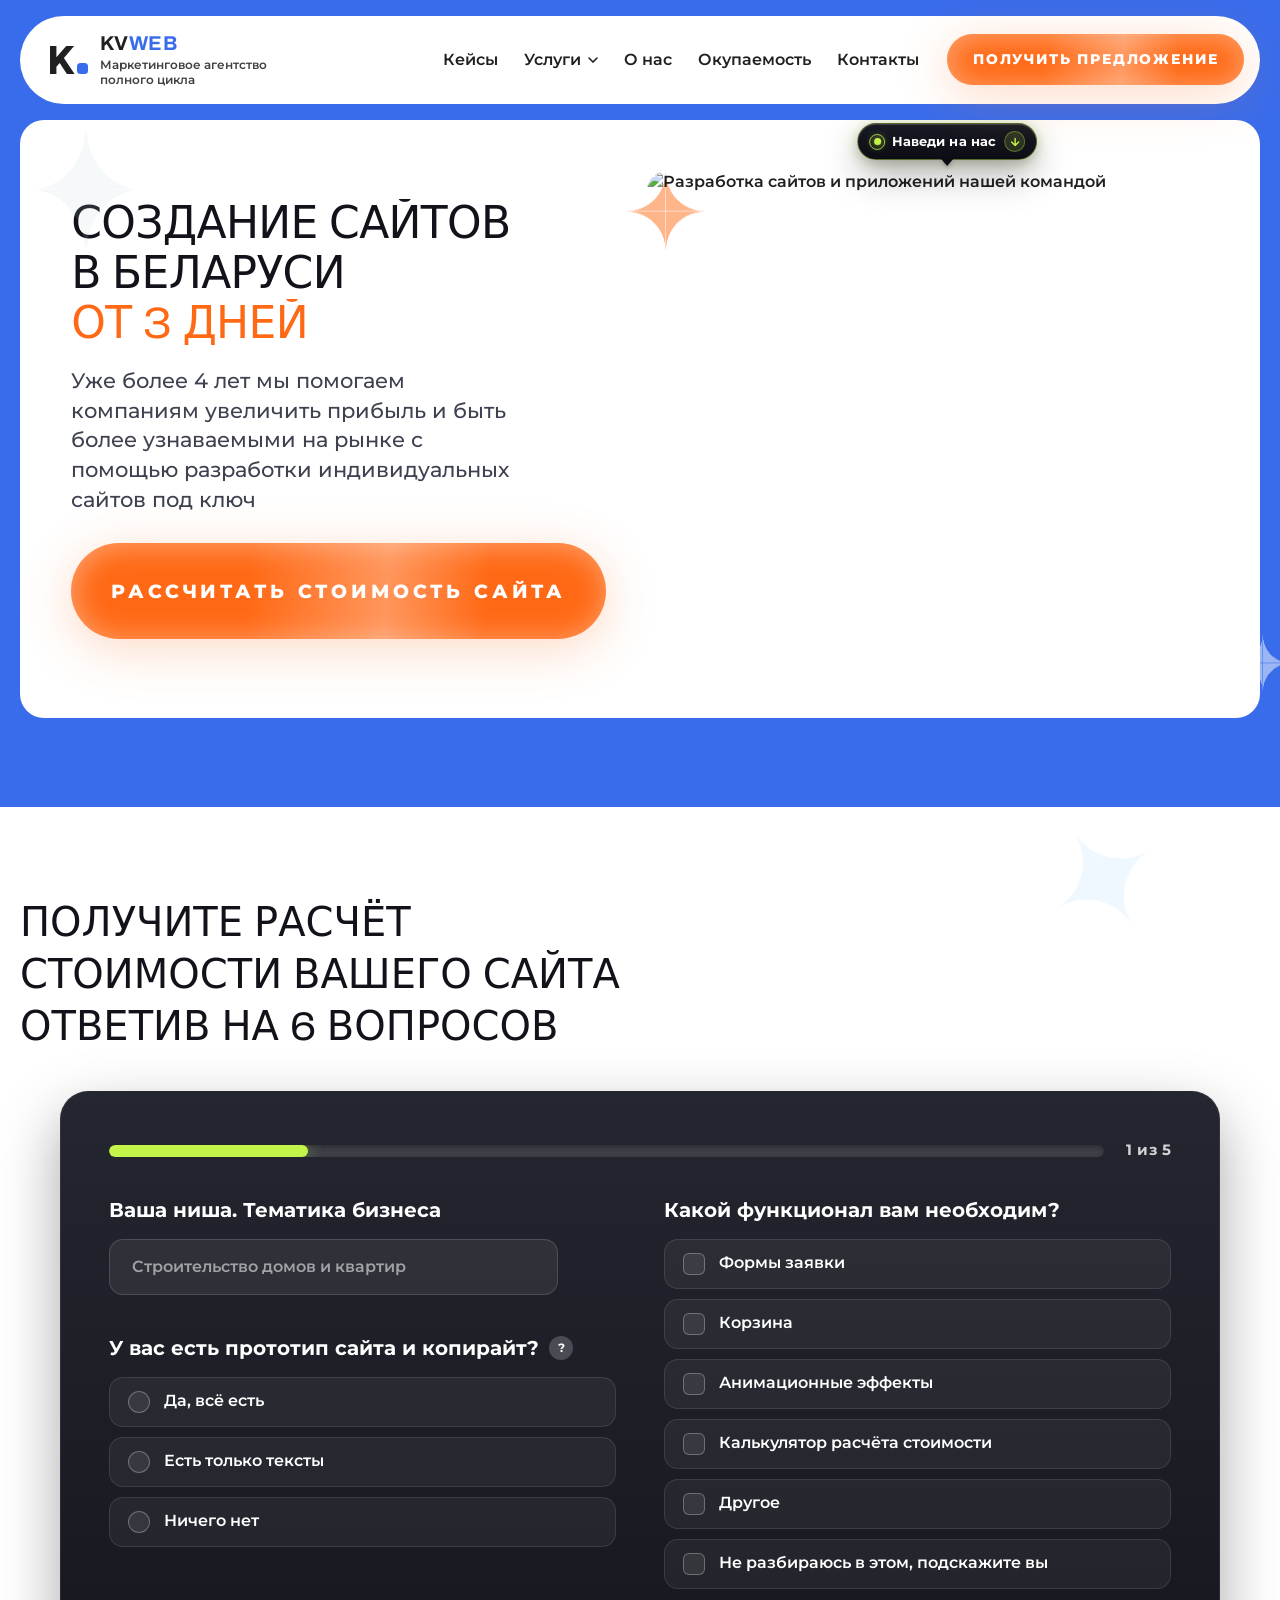
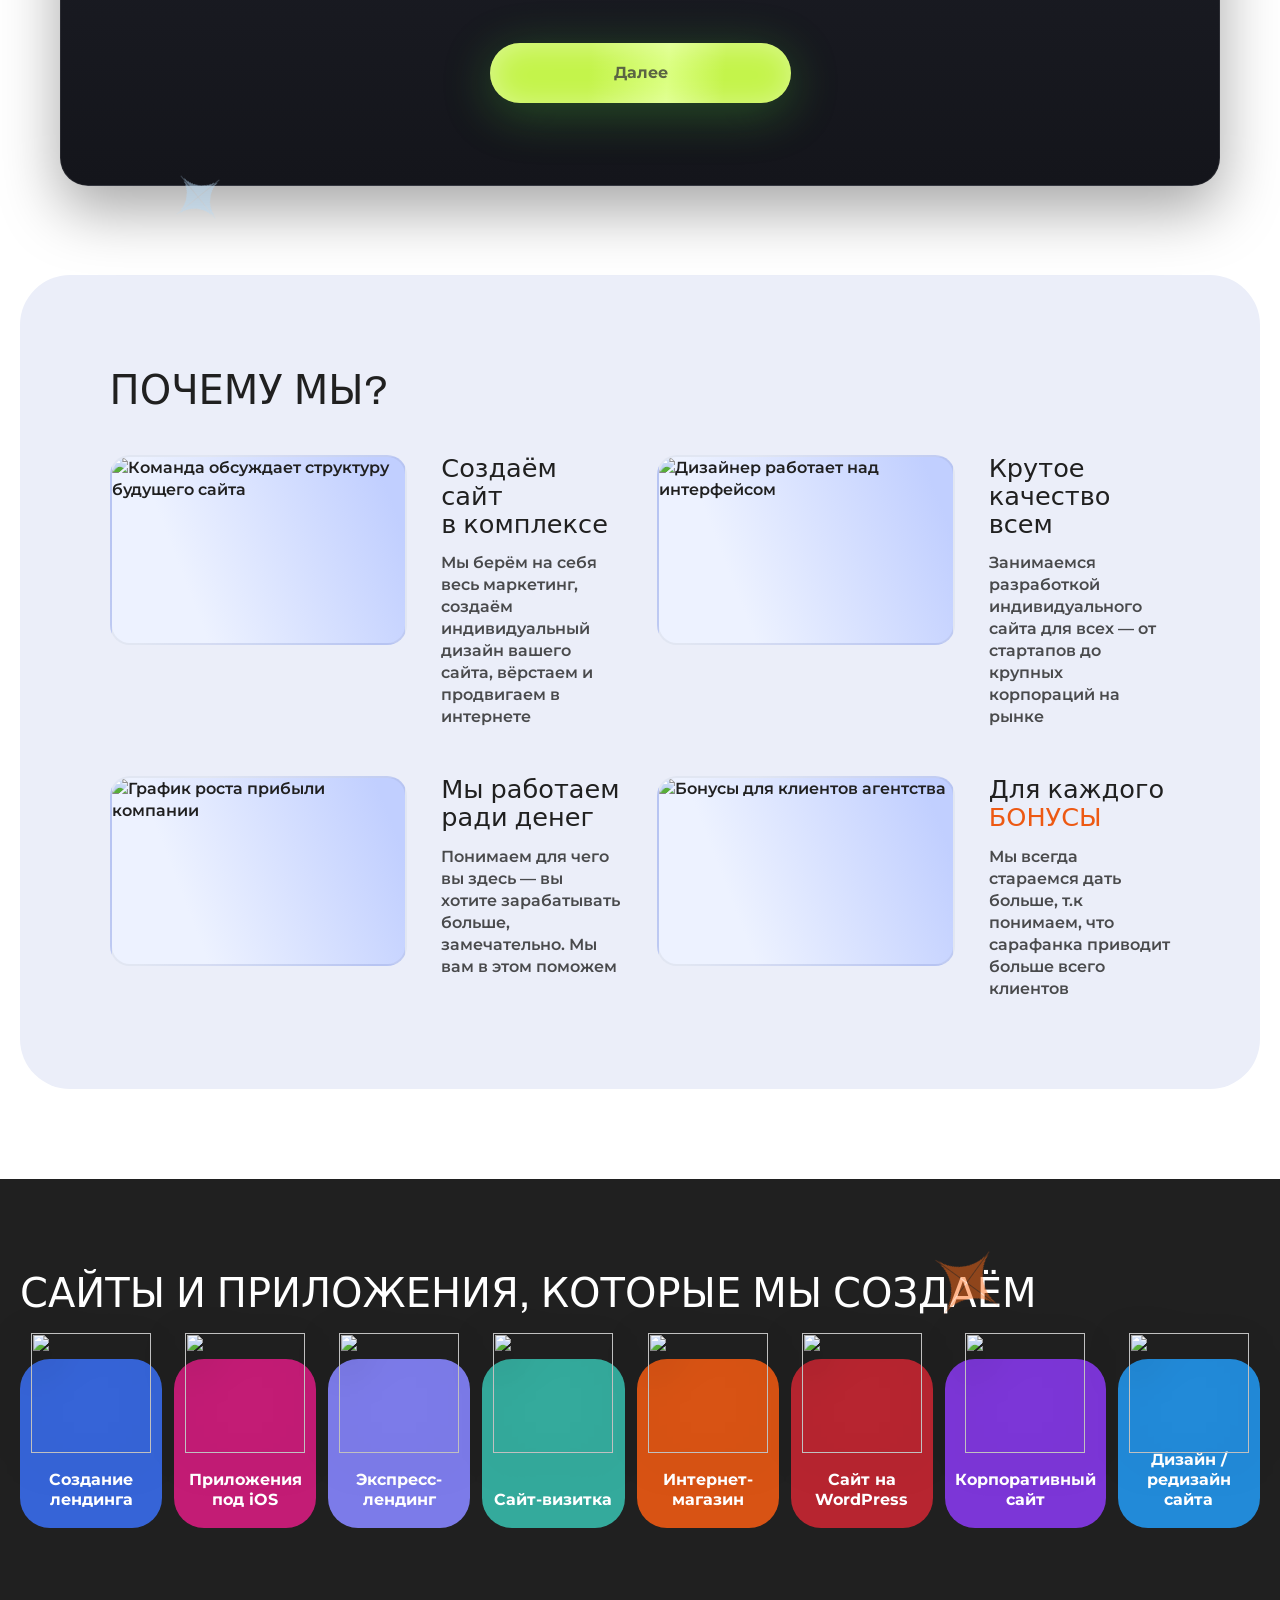
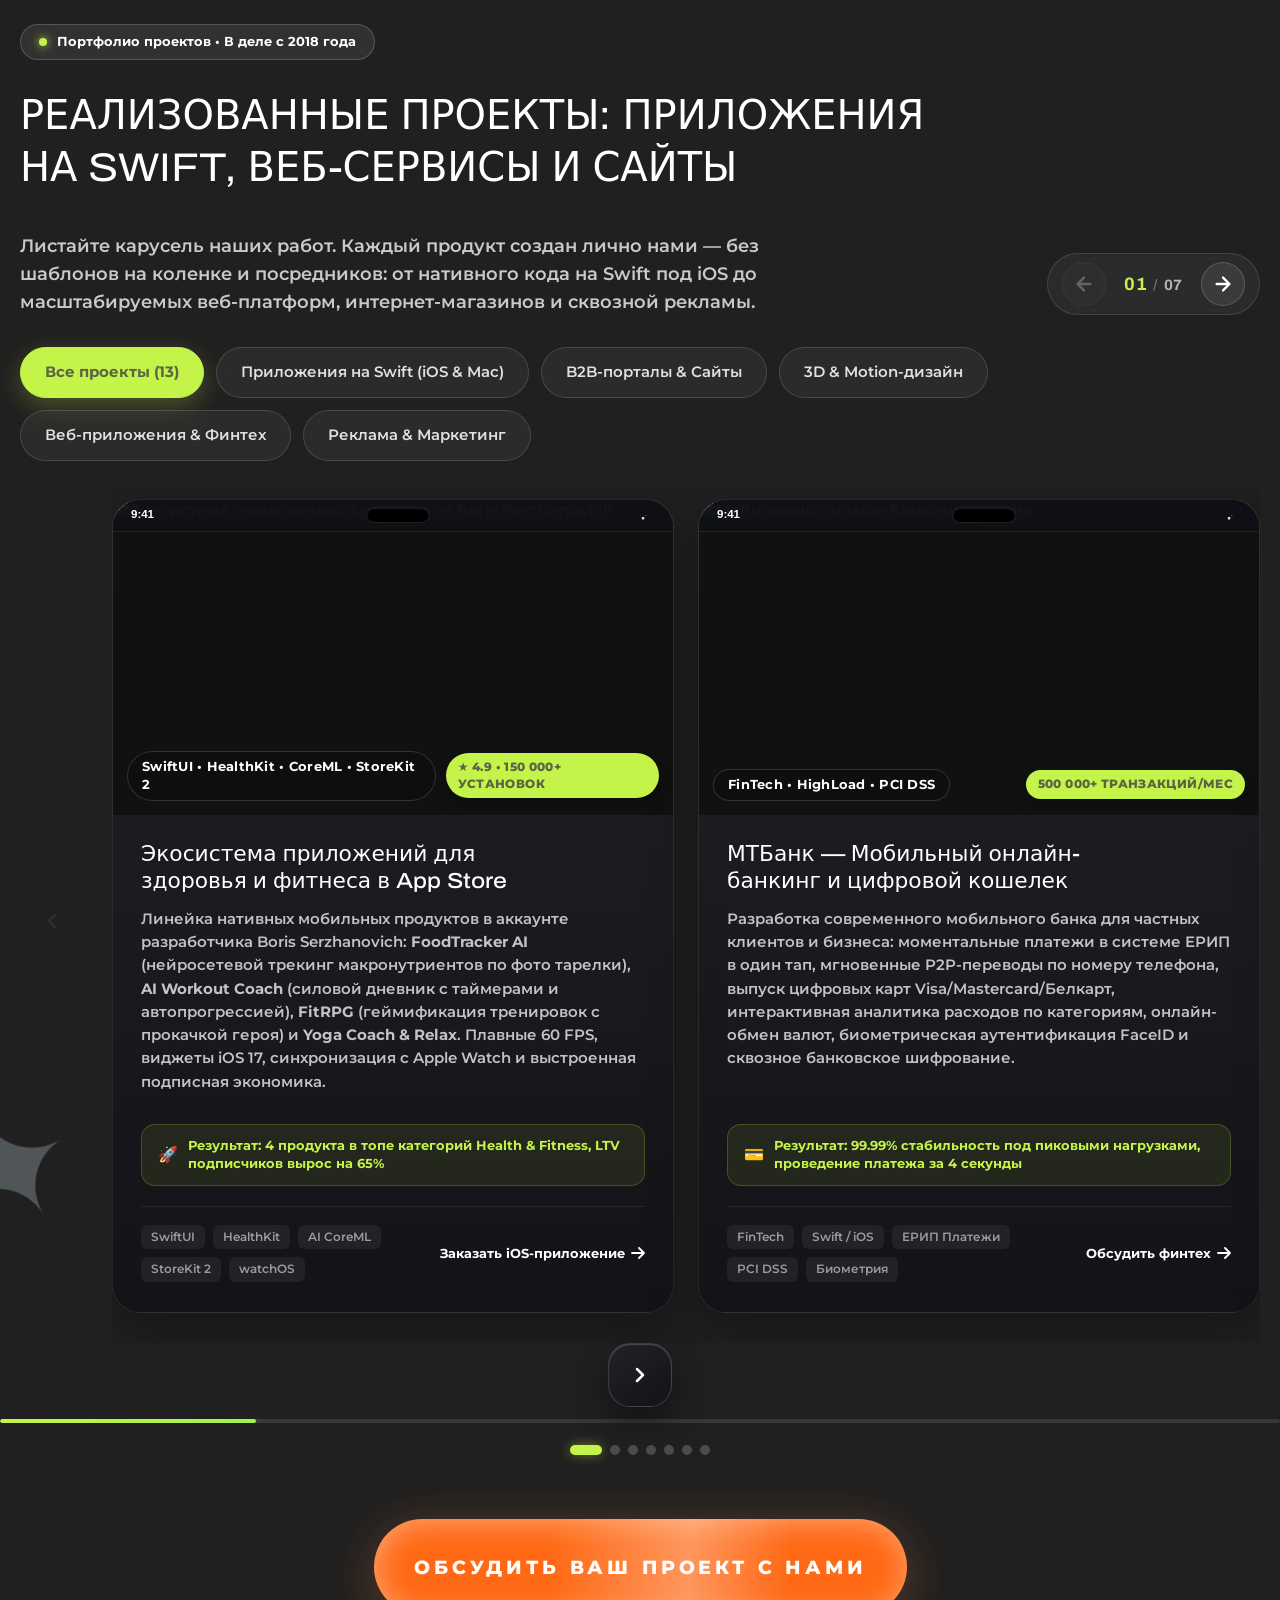
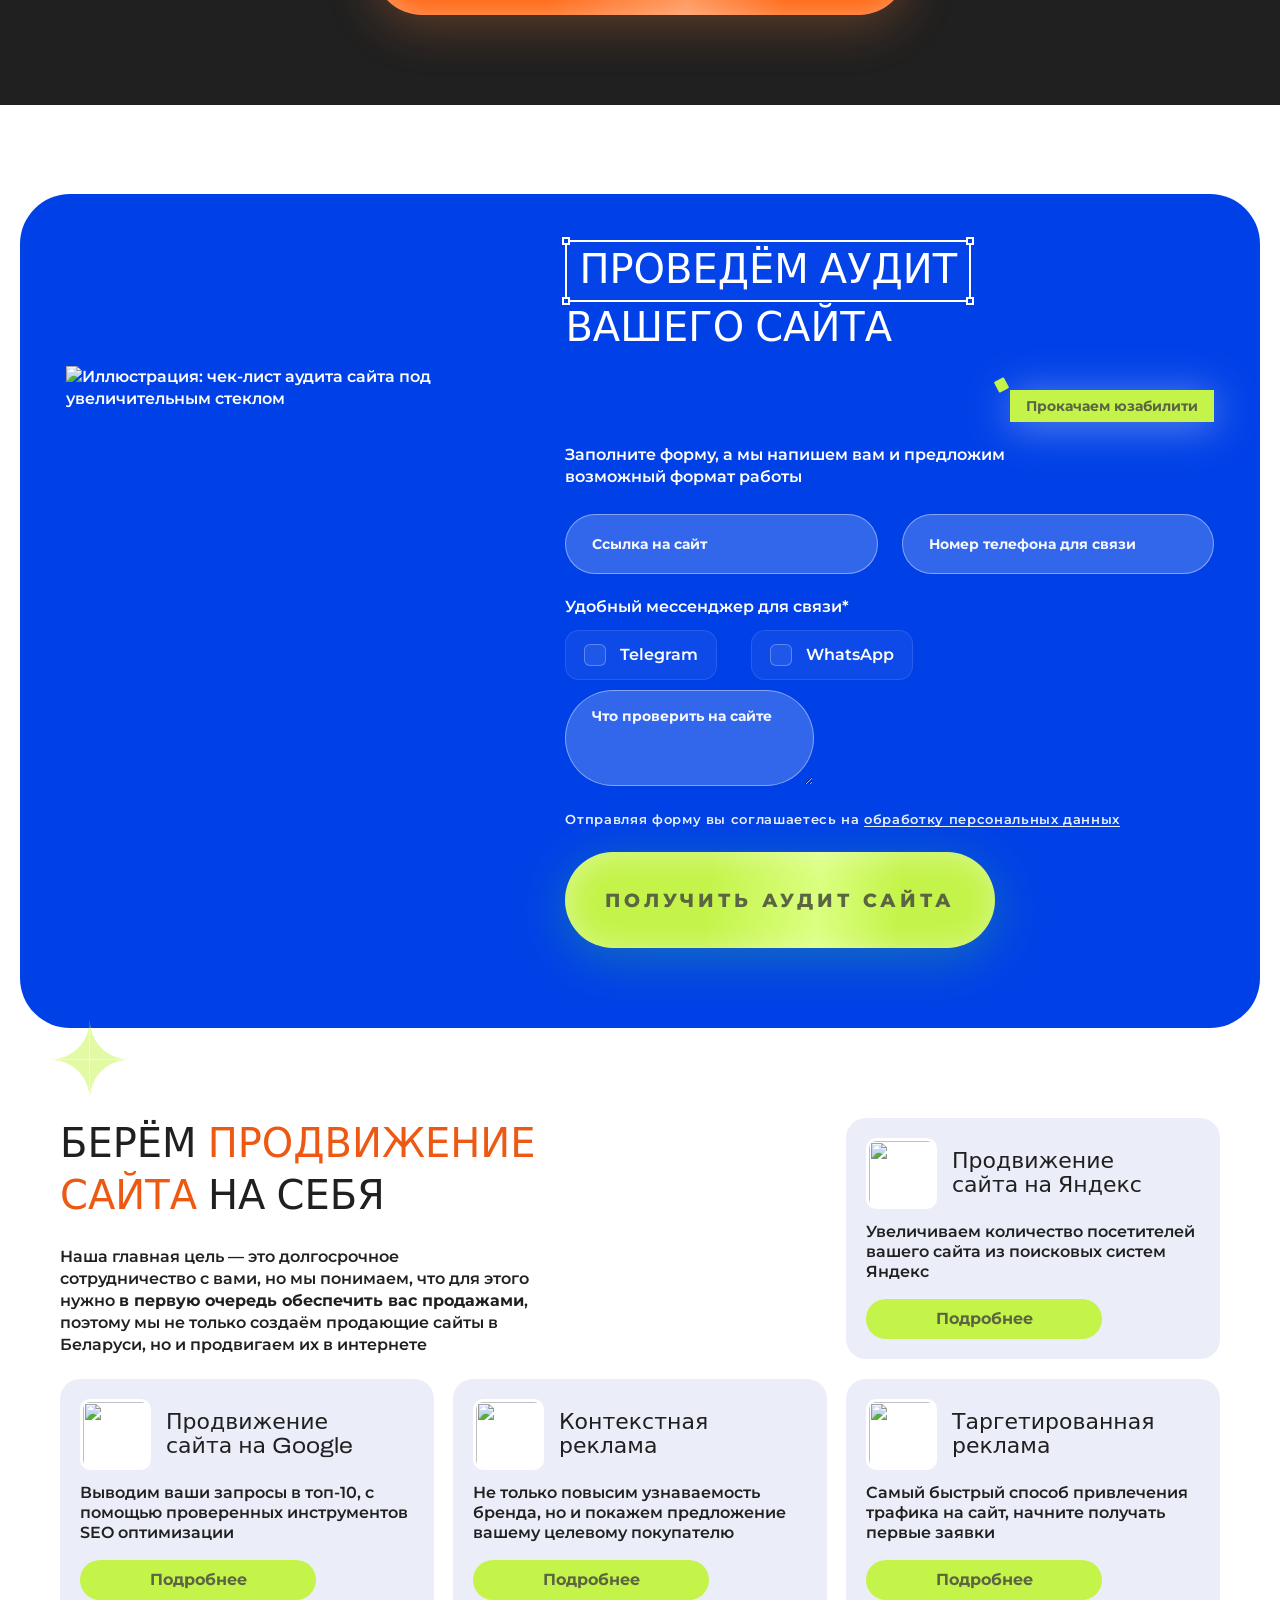
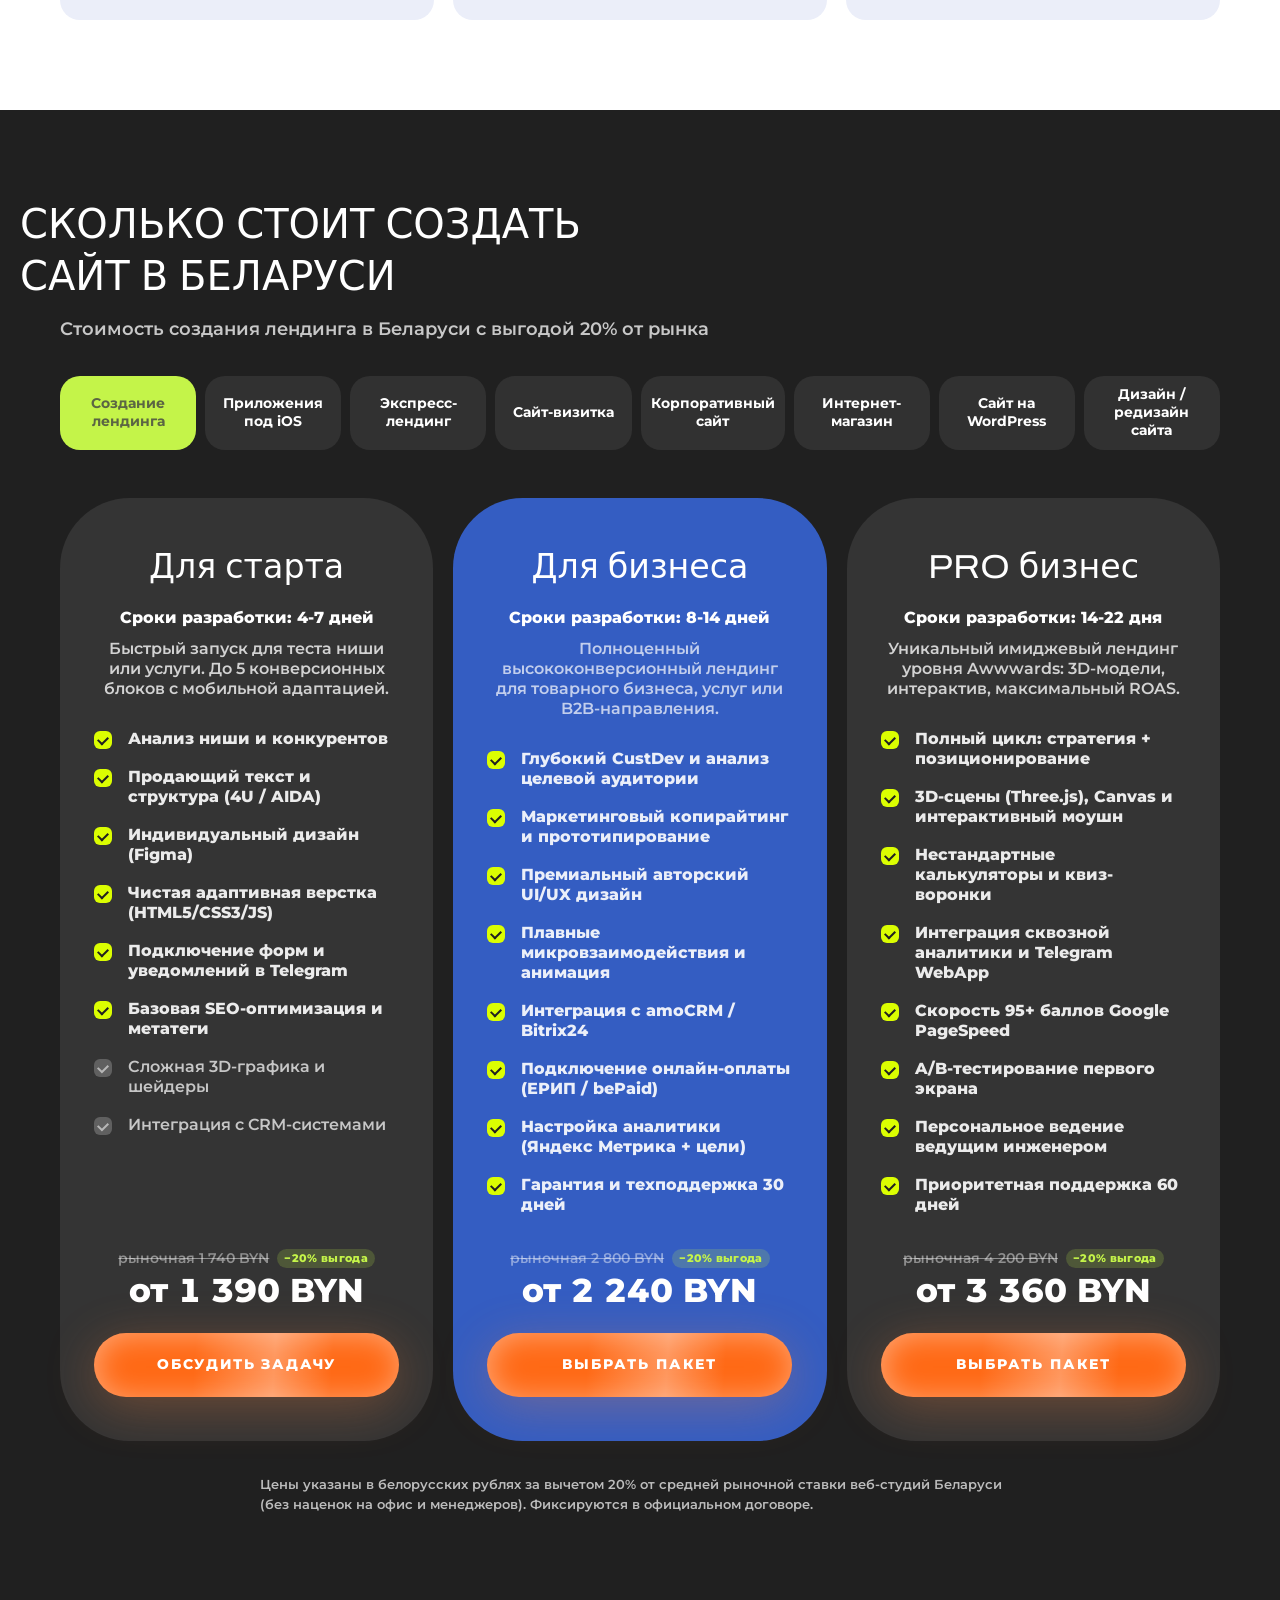
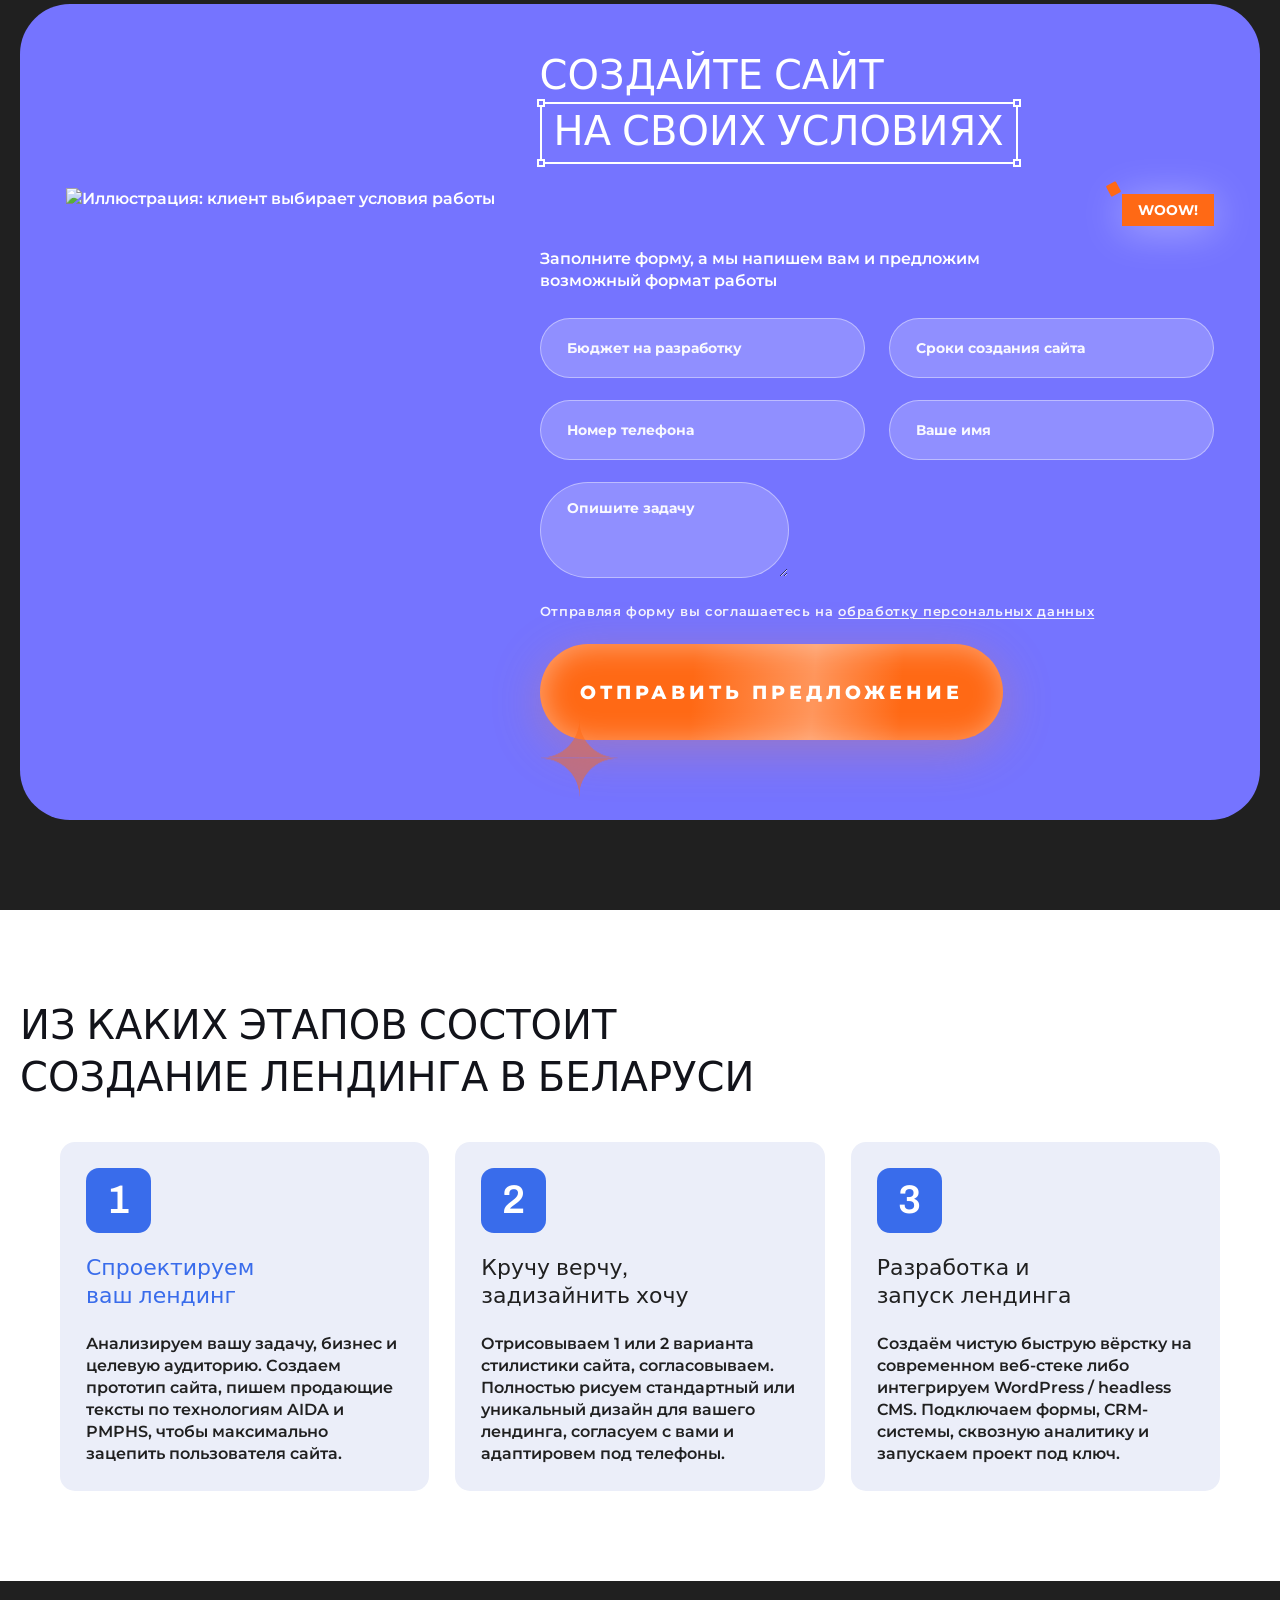
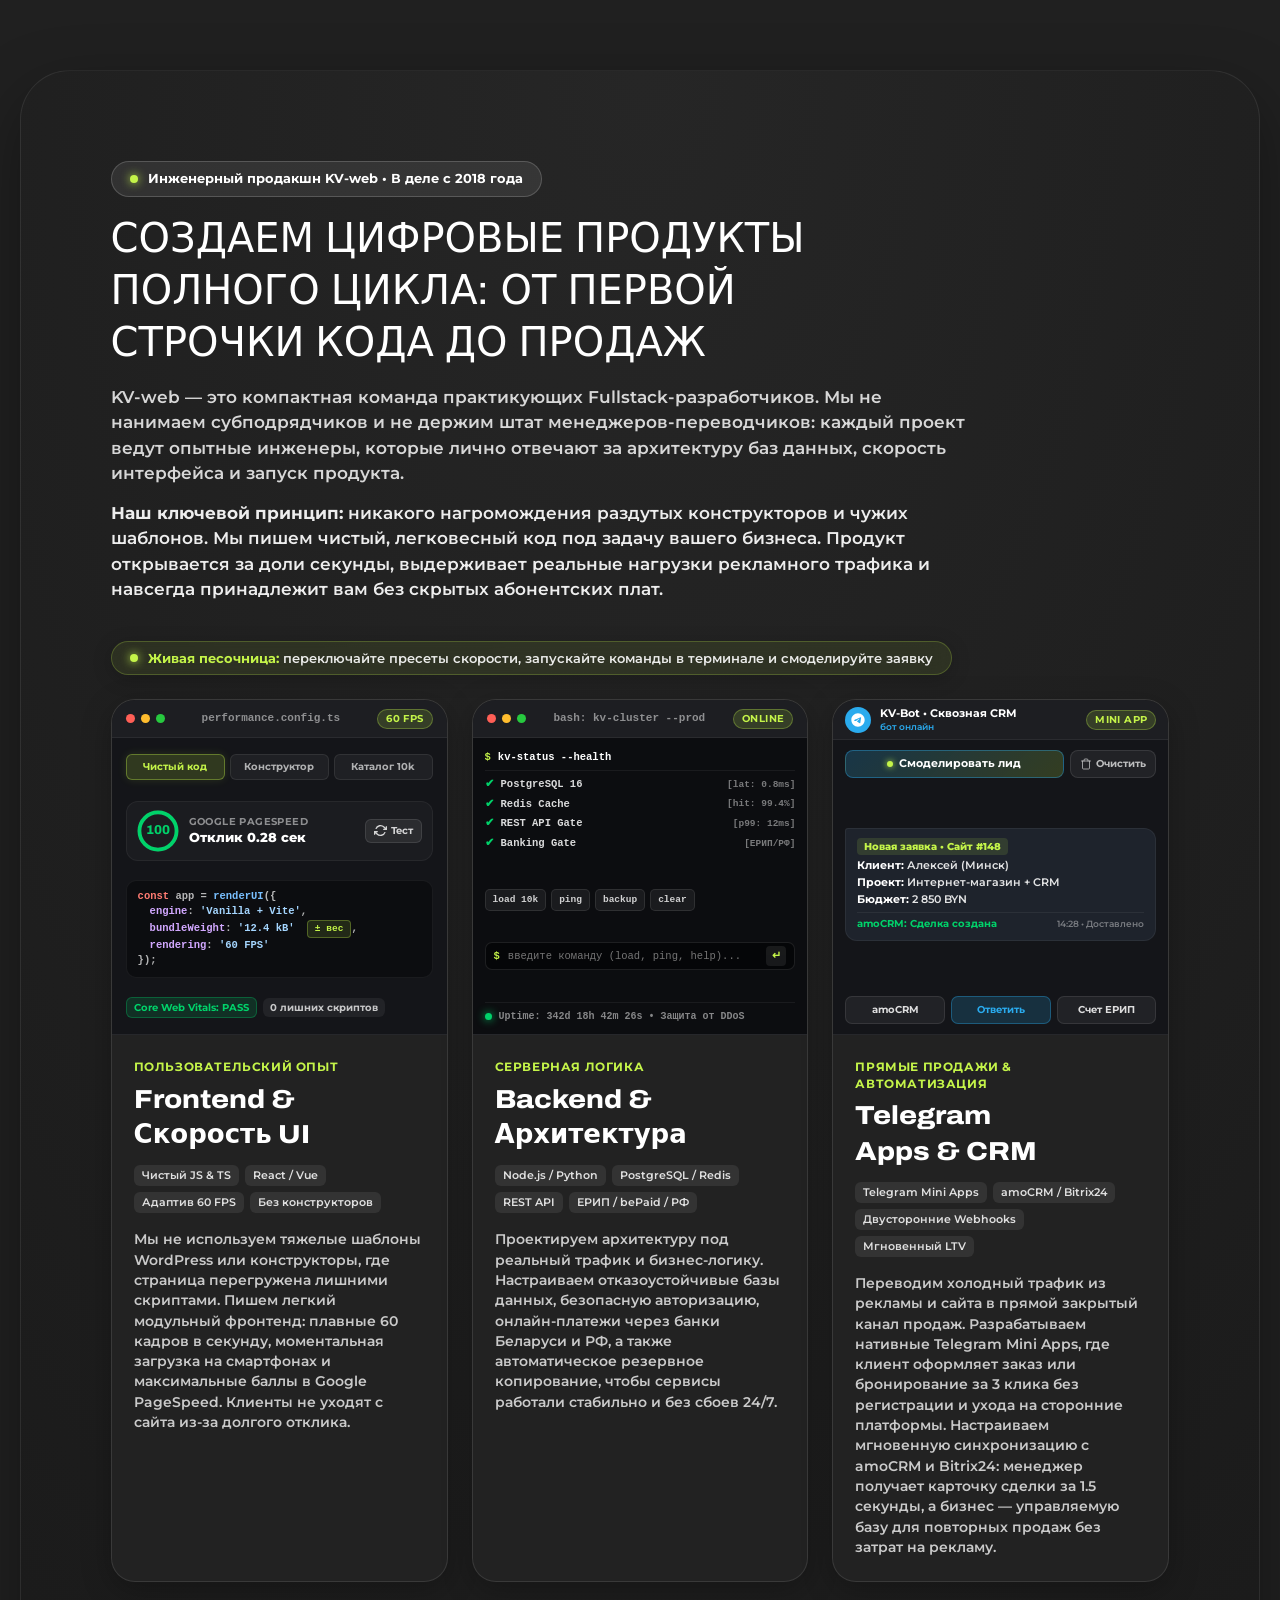
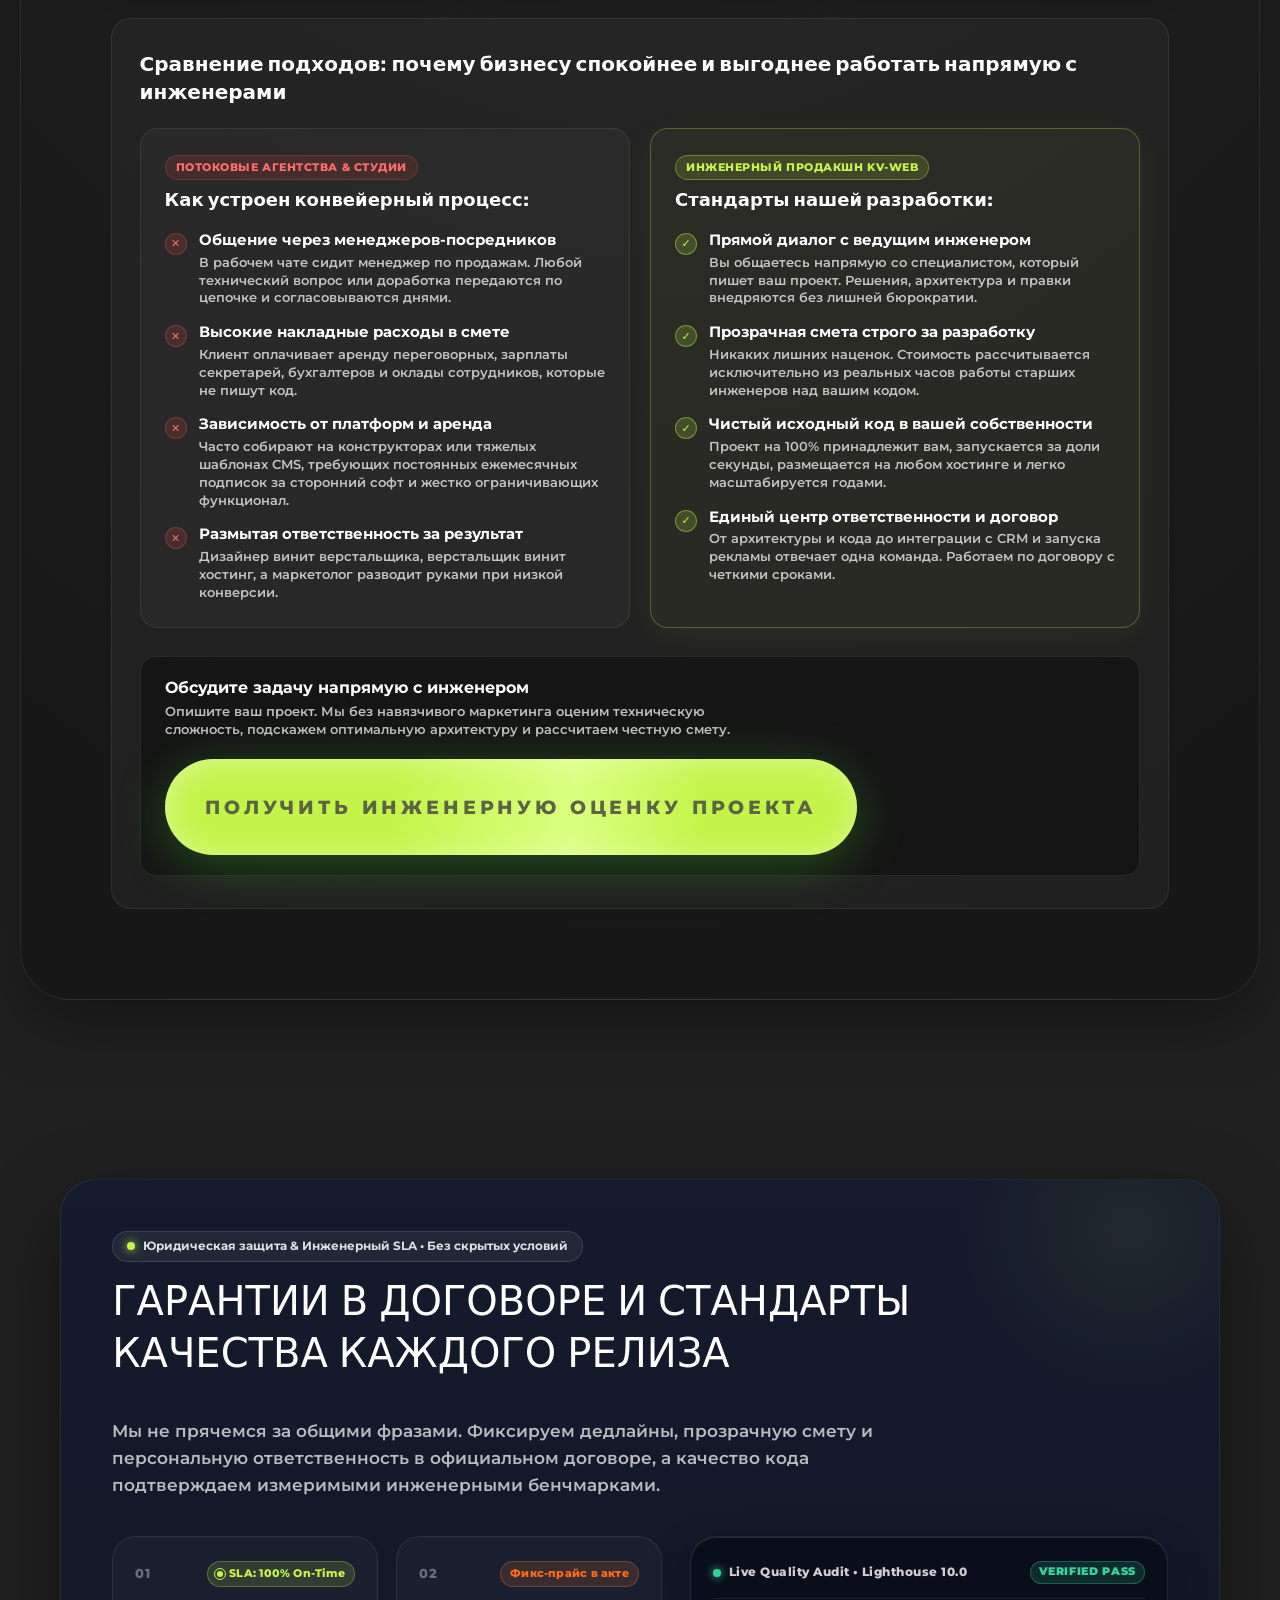
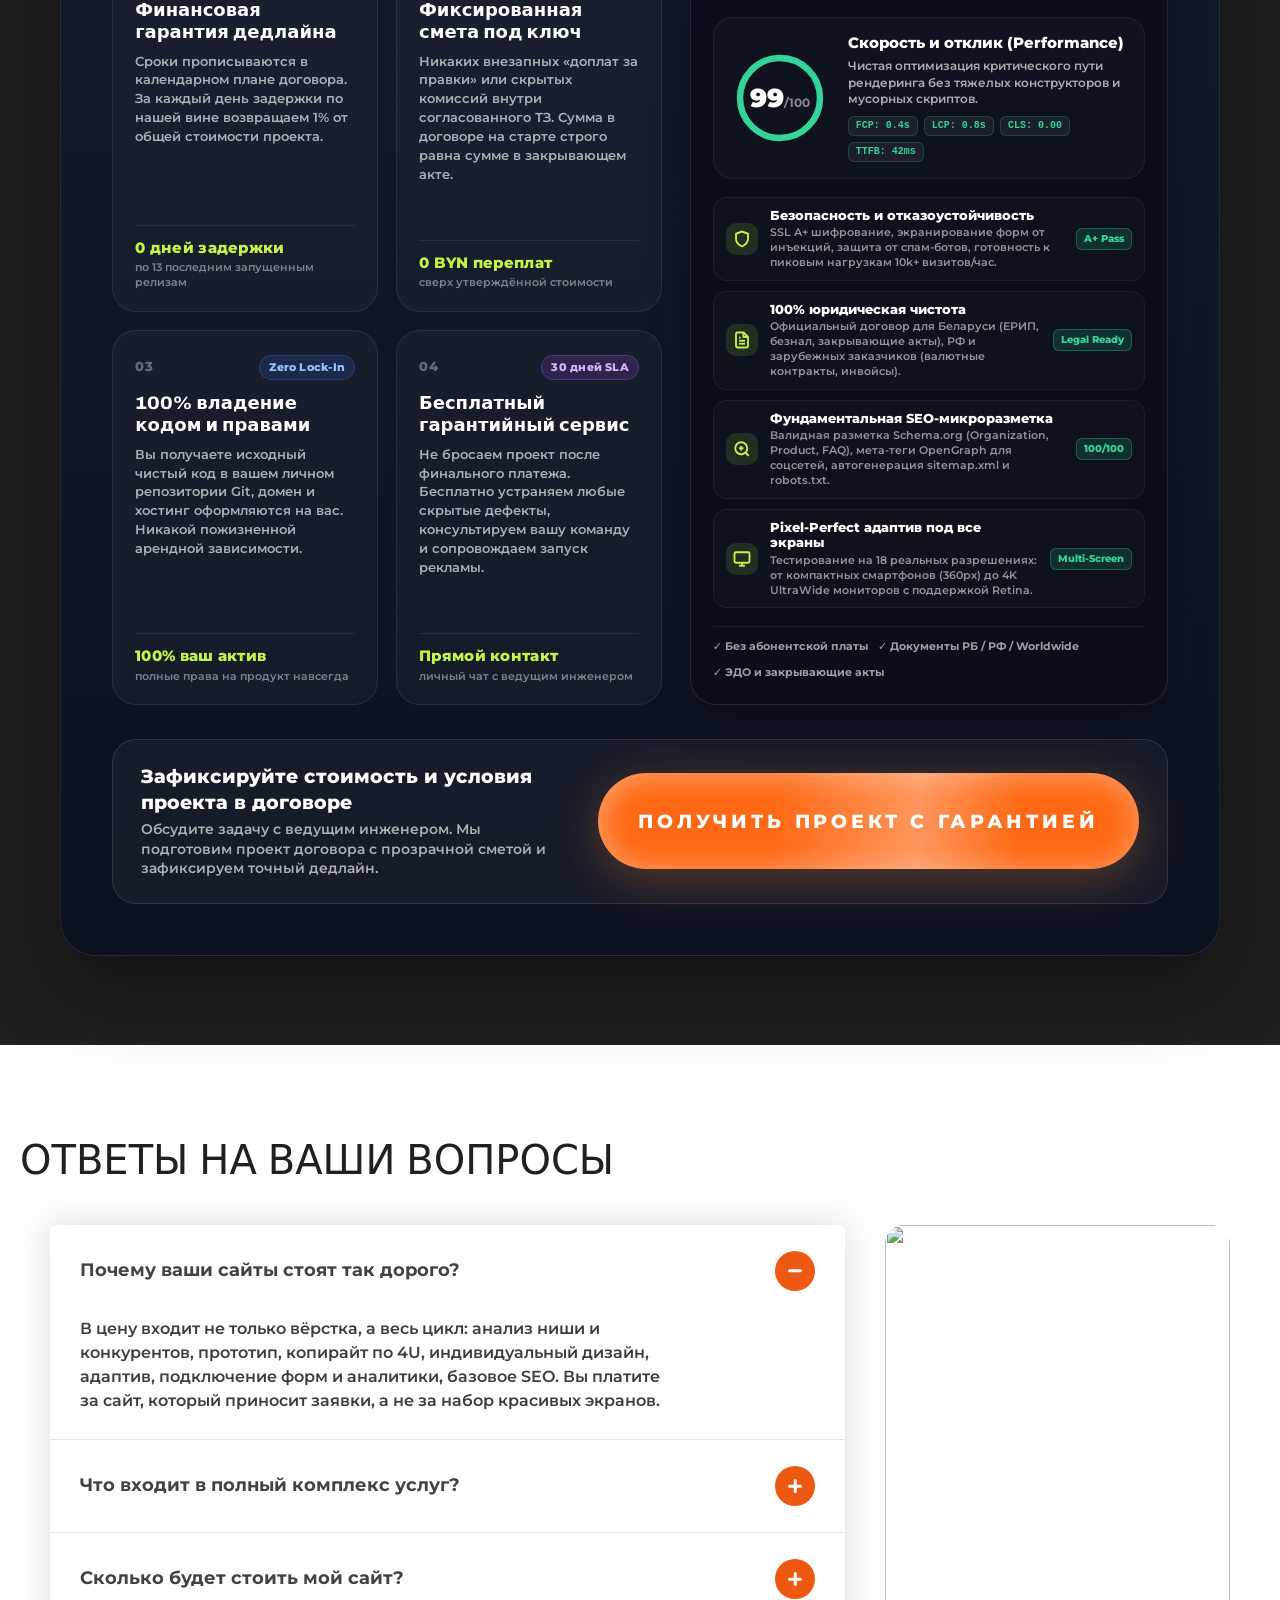
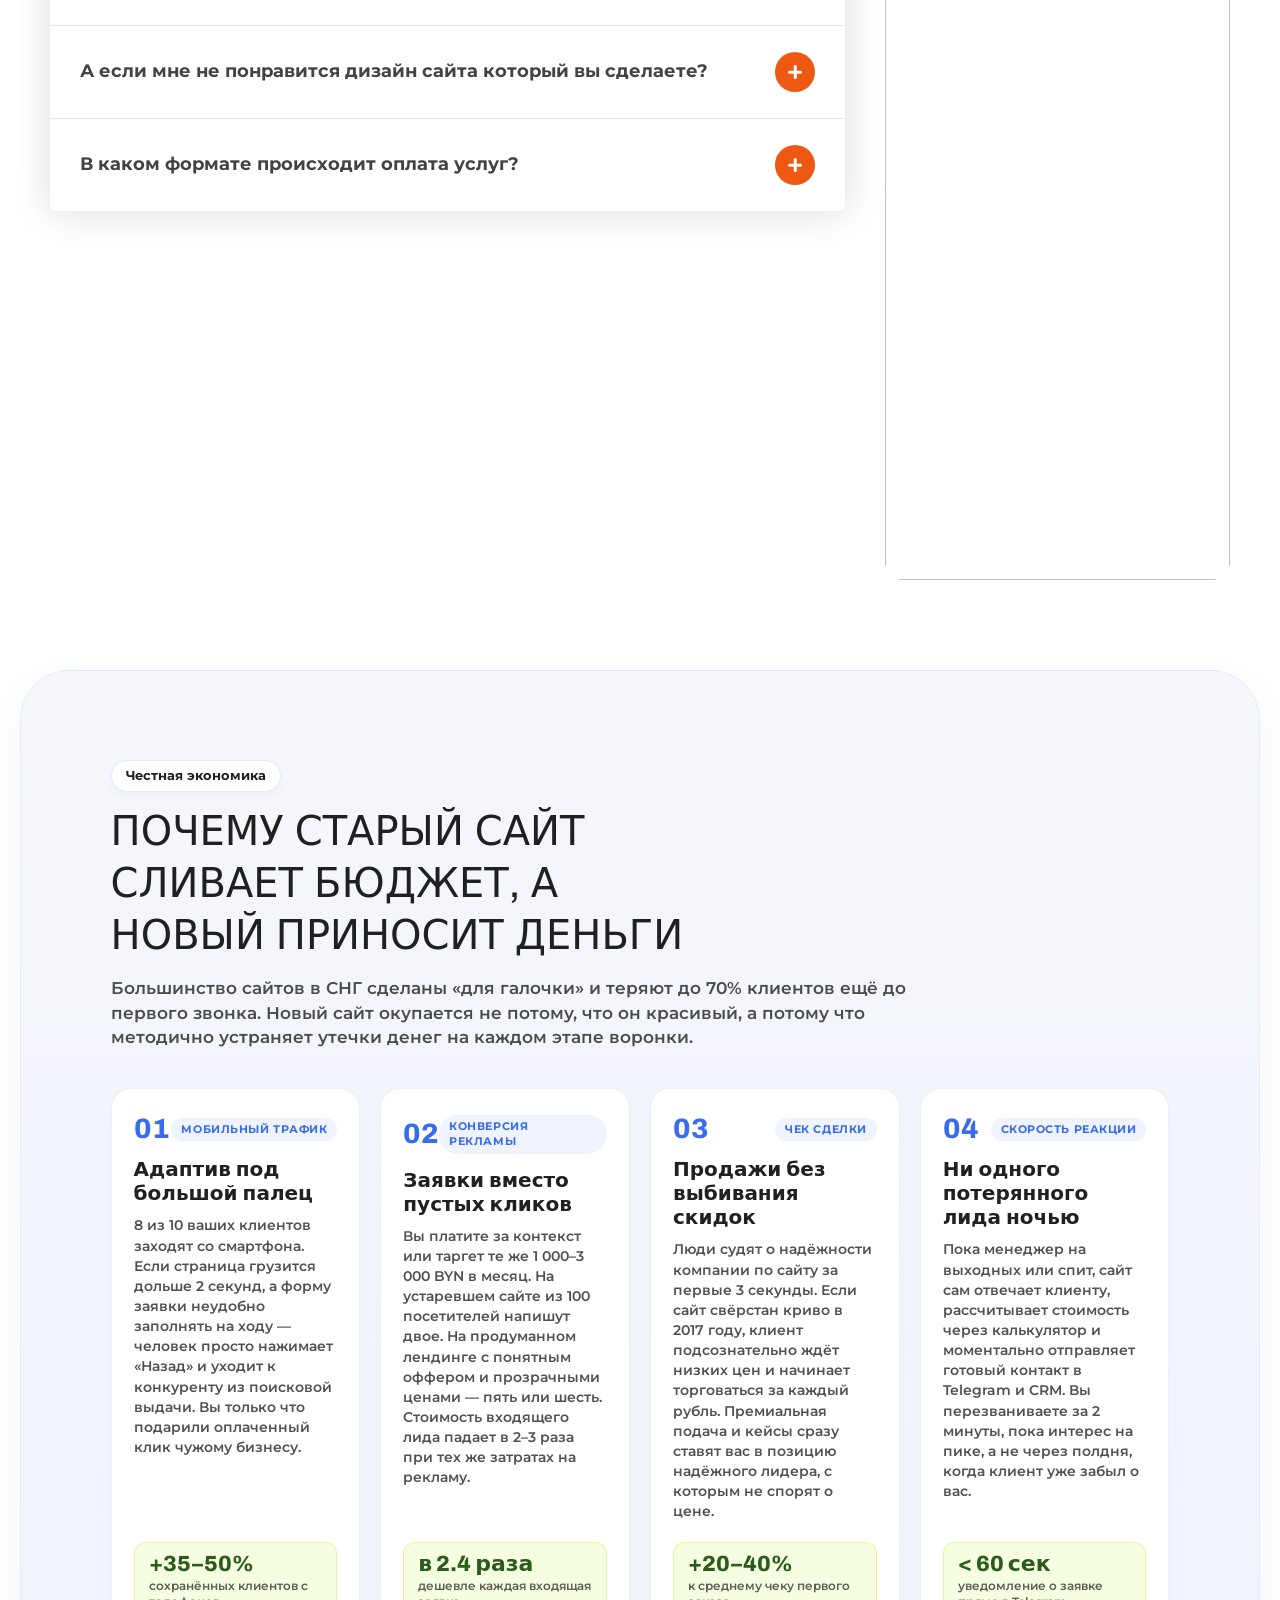
==== commit 4b80c52f: "feat: заявки с сайта идут в Cloudflare Worker Форма больше не зависит только от браузерного FormSubm" ====
--- a/landing/index.html
+++ b/landing/index.html
@@ -2131,6 +2131,6 @@
   </div>
 </footer>
 
-<script src="script.js?v=20260914_1" defer></script>
+<script src="script.js?v=20260914_2" defer></script>
 </body>
 </html>
